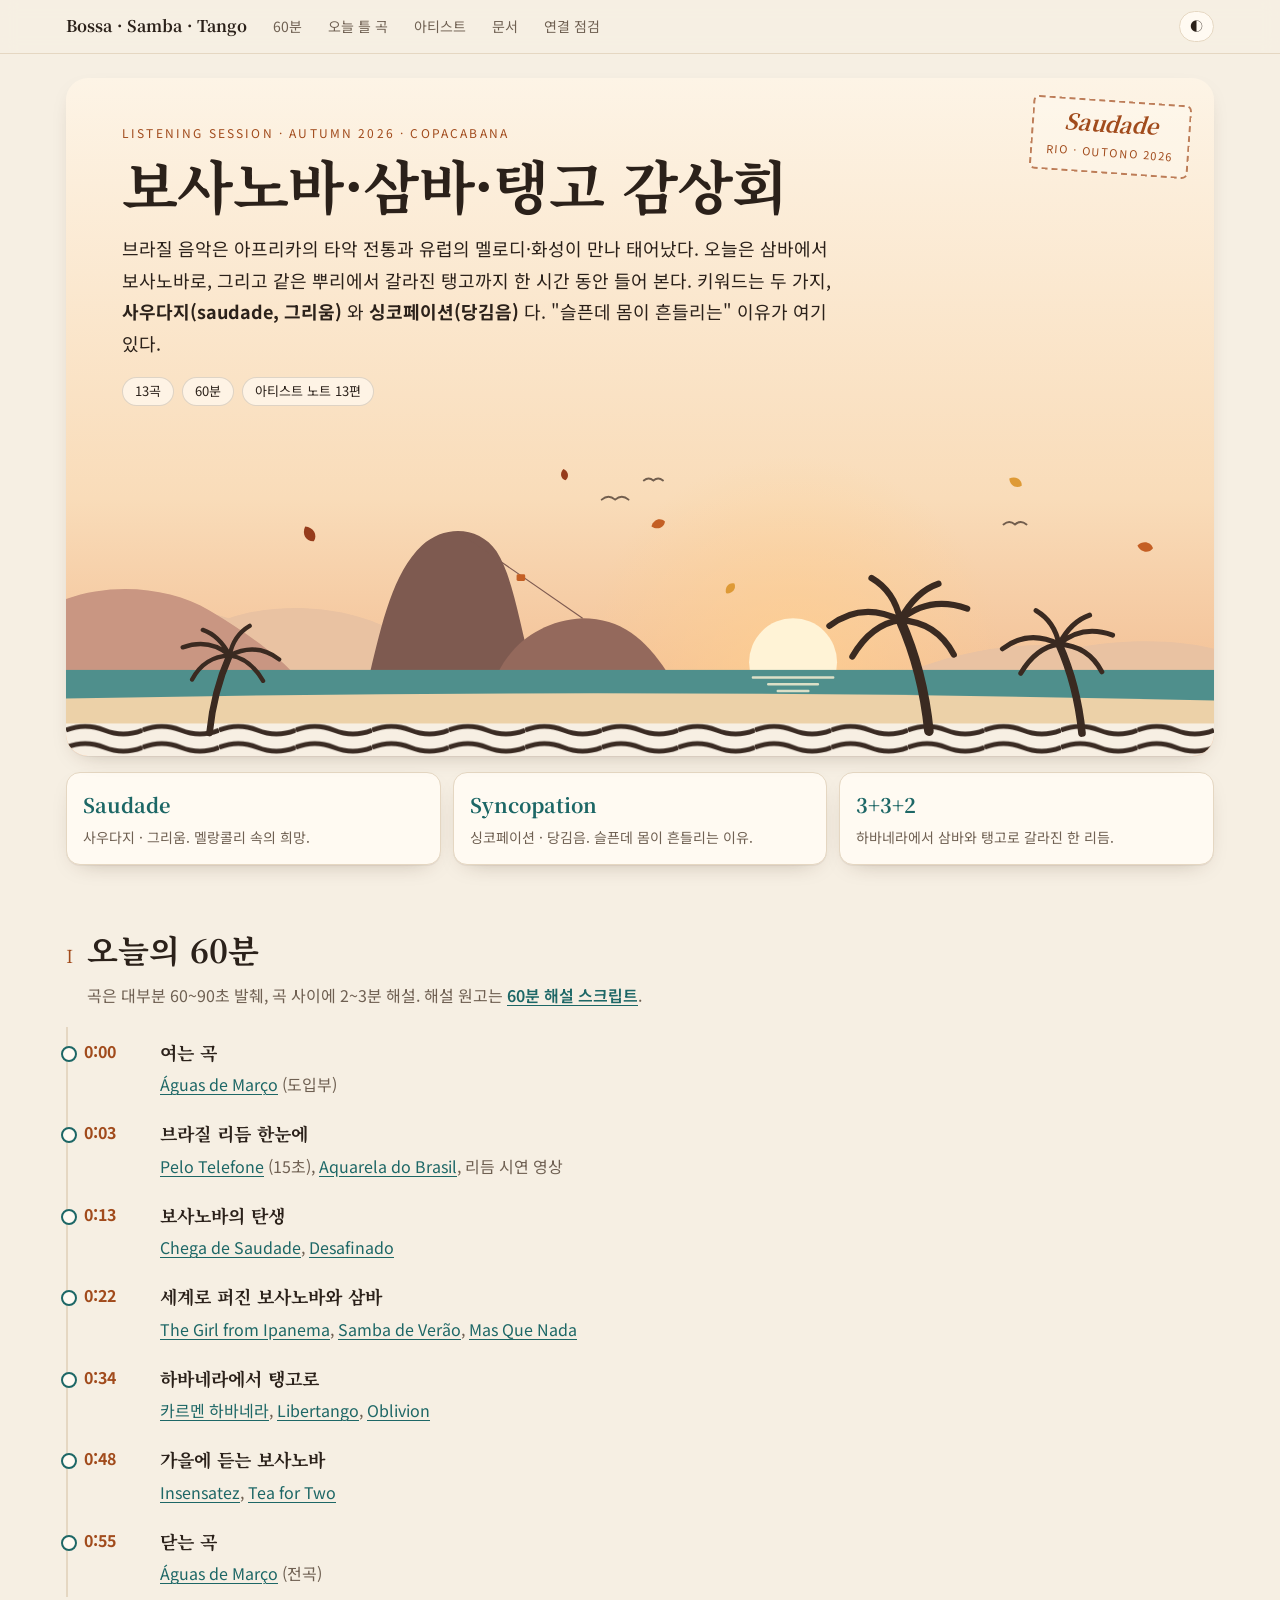
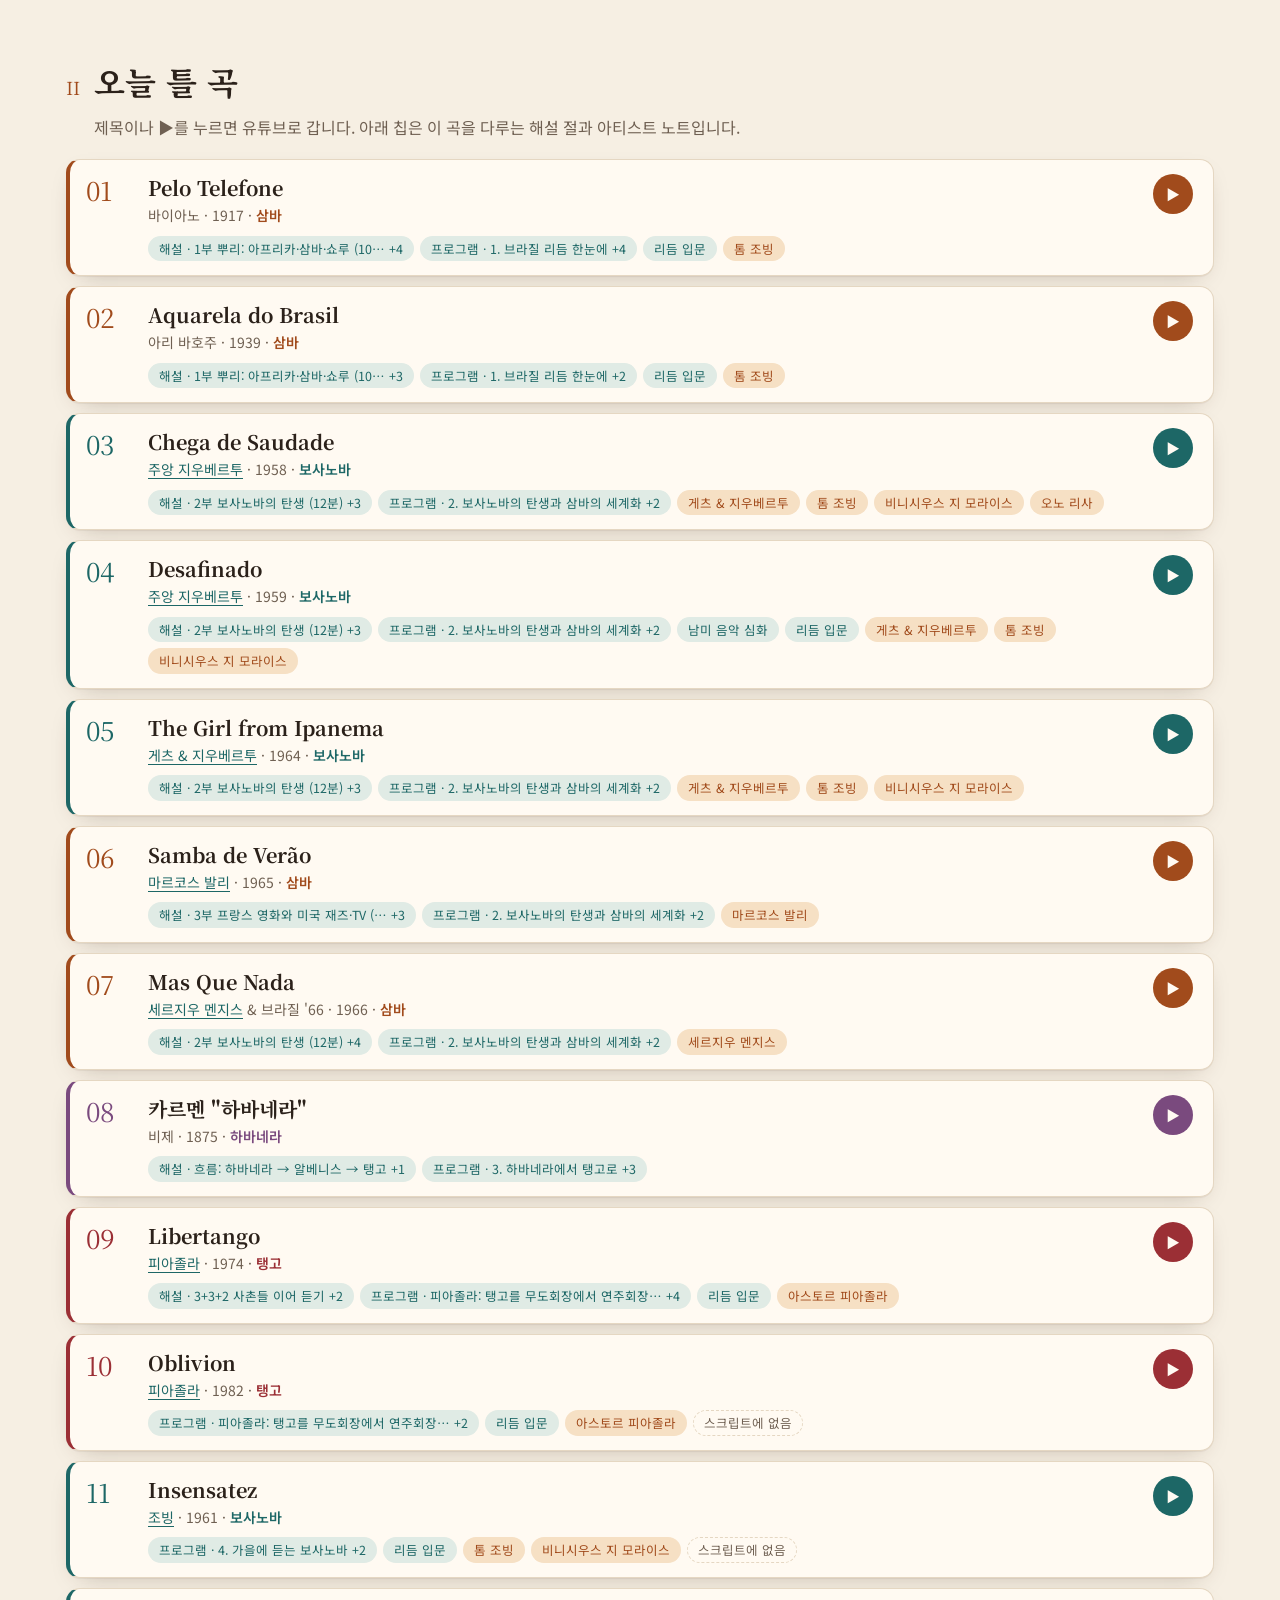
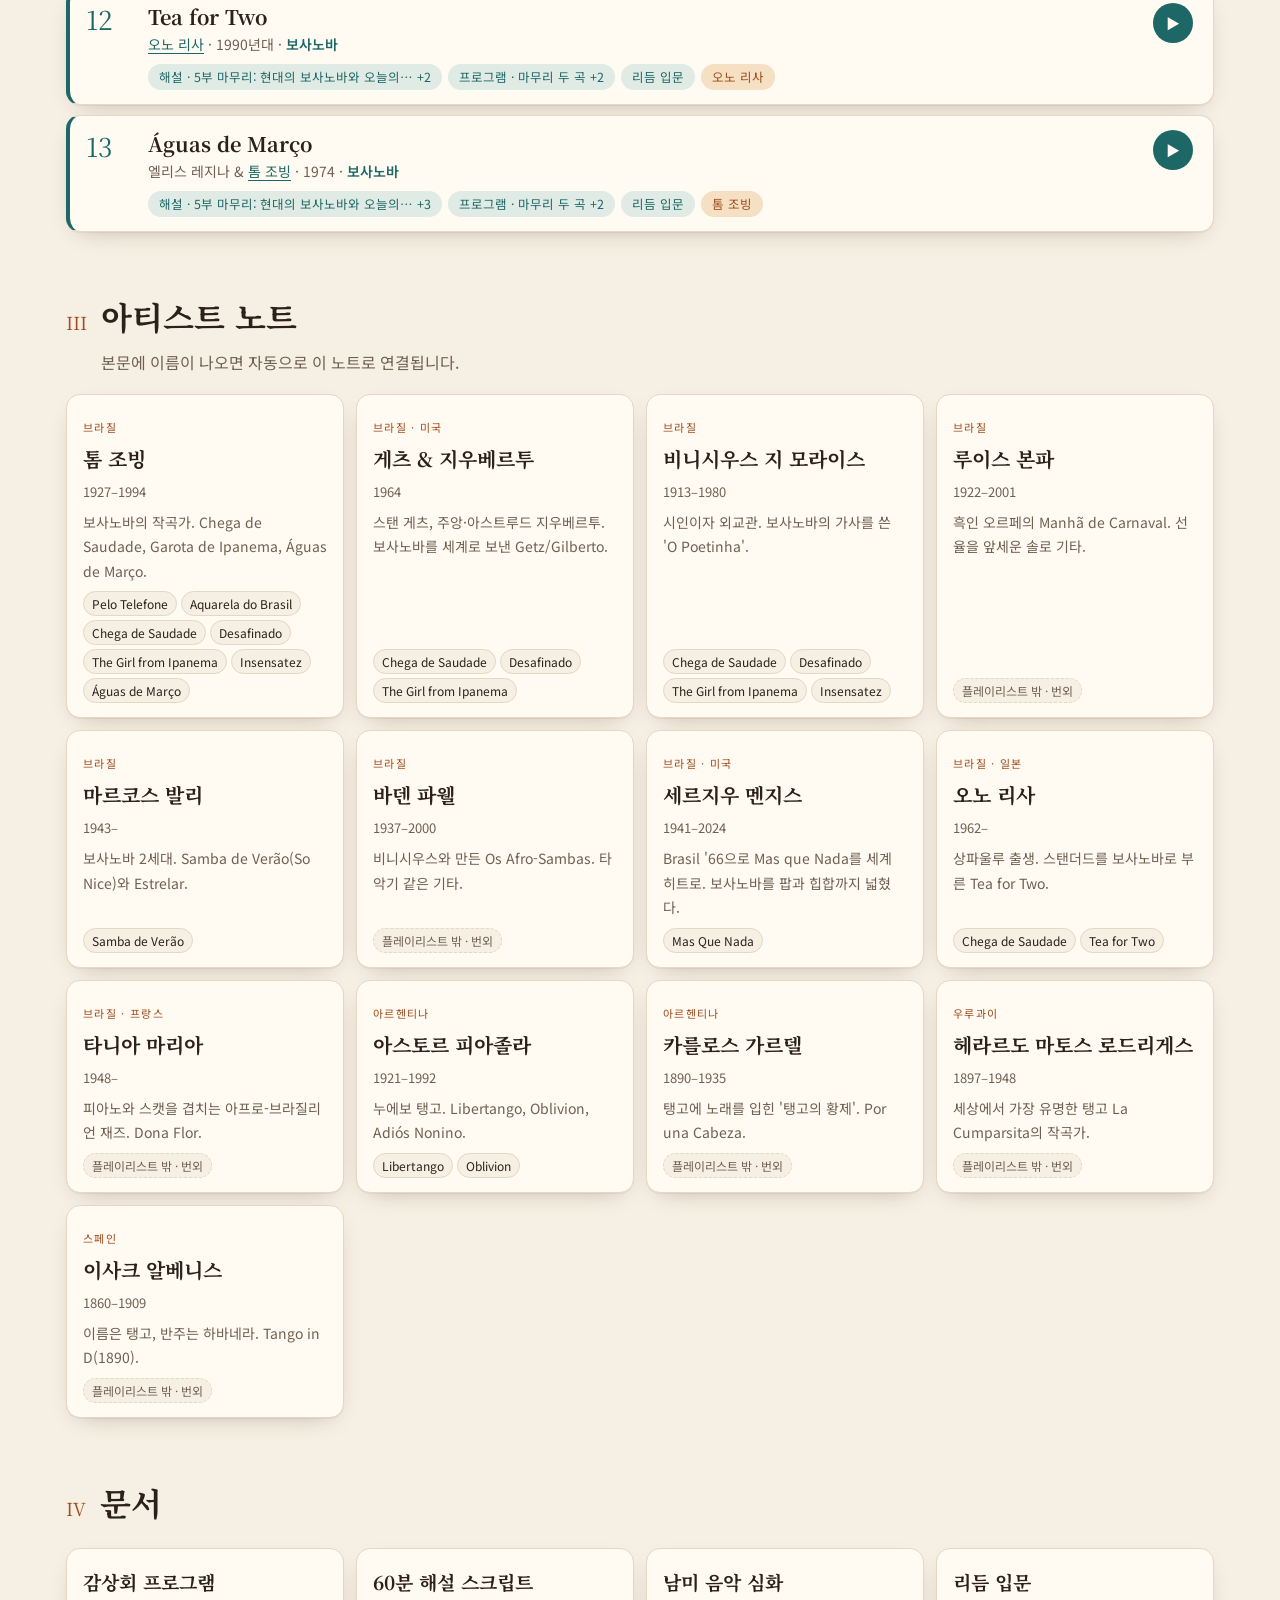
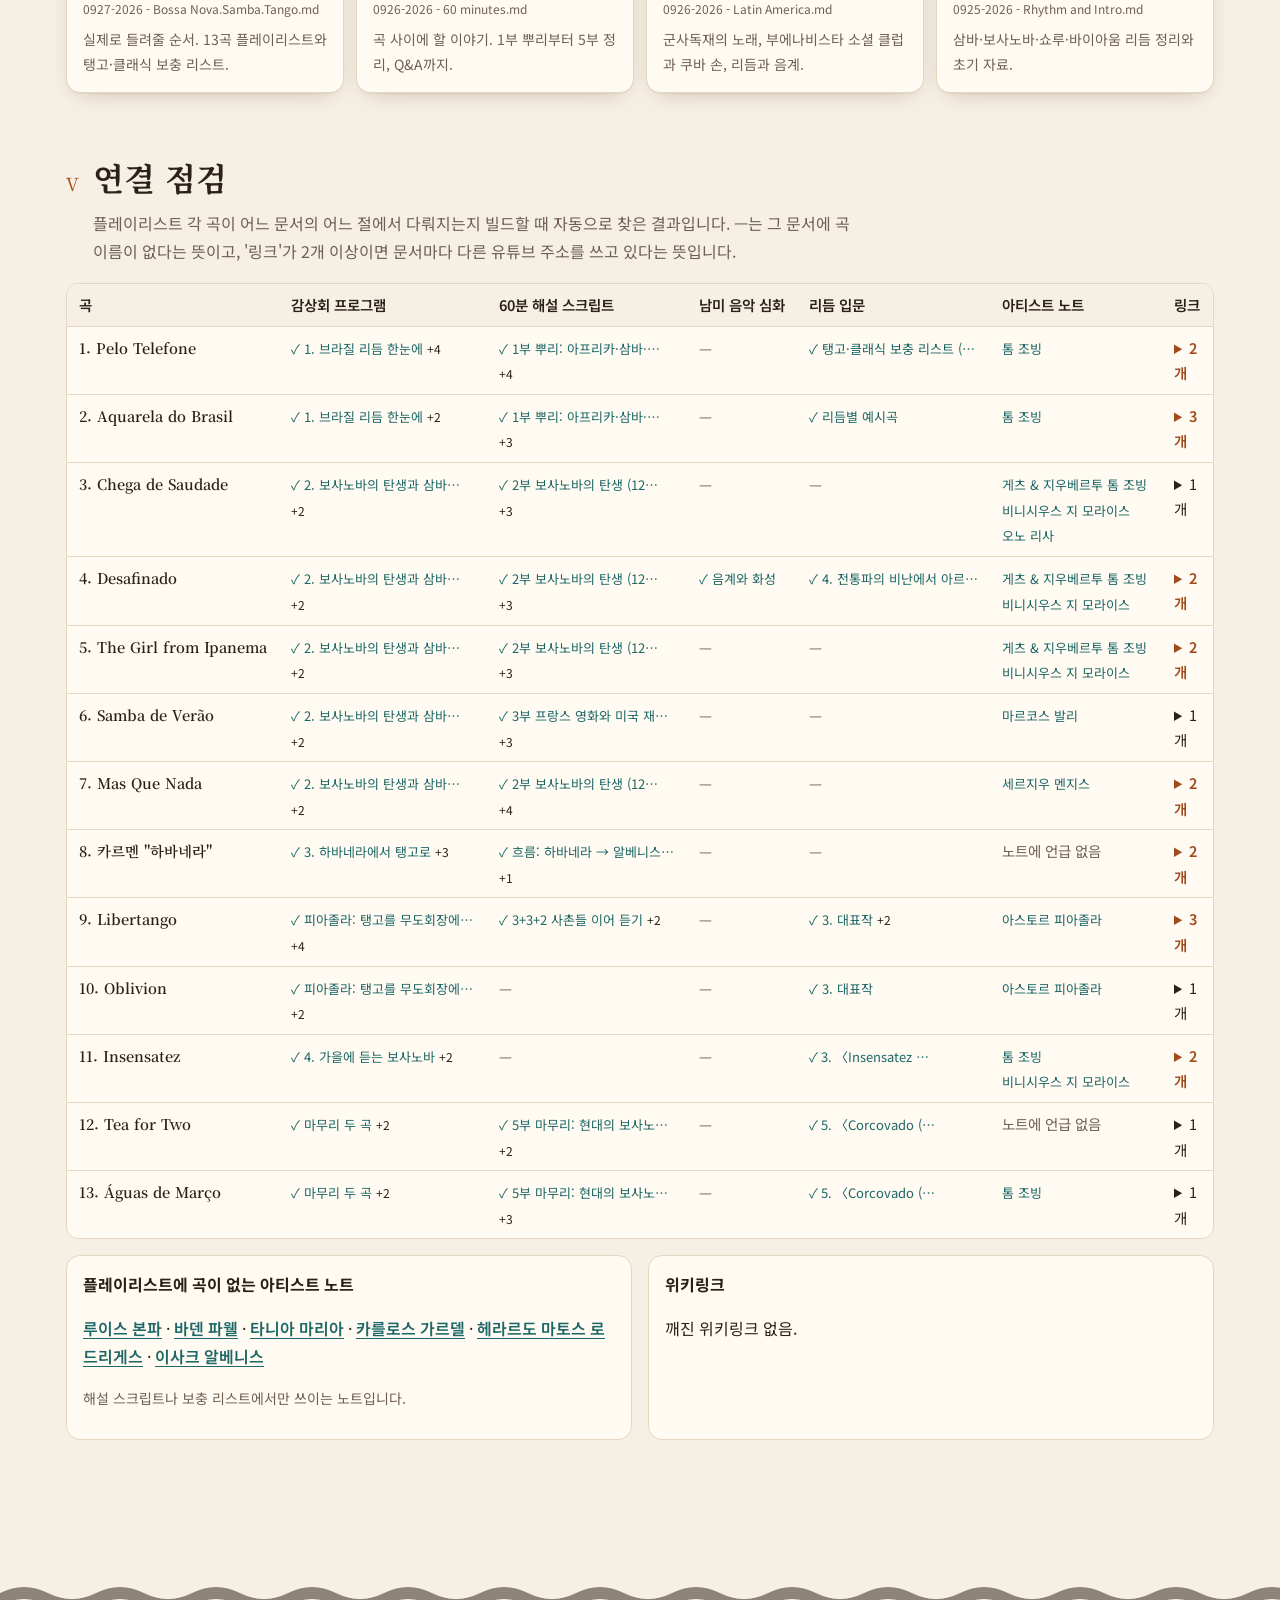
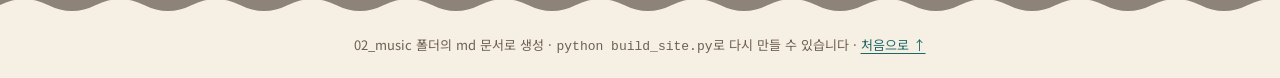
==== index.html @ 2a52932e "Add Spotify album links to Tom Jobim artist note - Add a Spotify album shelf (13 albums, 1958-1994) " ====
<!doctype html>
<html lang="ko">
<head>
<meta charset="utf-8">
<meta name="viewport" content="width=device-width,initial-scale=1">
<title>보사노바·삼바·탱고 감상회</title>
<meta name="description" content="보사노바·삼바·탱고 60분 감상회: 플레이리스트, 해설 스크립트, 아티스트 노트를 서로 연결한 페이지">
<link rel="preconnect" href="https://fonts.googleapis.com"><link rel="preconnect" href="https://fonts.gstatic.com" crossorigin>
<link href="https://fonts.googleapis.com/css2?family=Noto+Sans+KR:wght@400;600;700&family=Noto+Serif+KR:wght@500;700&display=swap" rel="stylesheet">
<meta name="theme-color" content="#f6efe3">
<script>try{var t=localStorage.getItem('bn-theme');if(t)document.documentElement.dataset.theme=t;}catch(e){}</script>
<style>
/* 레이아웃: 상단 고정 메뉴 + 한 열 홈(타임라인→곡→아티스트→문서→점검), 문서는 목차·본문·연결 3열
   색: 코파카바나의 가을 해질녘(모래색 바탕, 바다색 강조, 테라코타 보조). 기본은 밝은 테마,
   ◐ 버튼으로만 '해 진 뒤' 테마로 바뀐다(OS 다크모드를 따라가지 않음) */
:root{
  --bg:#f6efe3; --paper:#fffaf2; --ink:#2b211a; --muted:#6f6052; --line:#e5d7c2;
  --accent:#1d6766; --accent-2:#a14b1c; --accent-soft:#e0ebe5; --warm-soft:#f6e0c4;
  --samba:#a14b1c; --bossa:#1d6766; --habanera:#7a4a7e; --tango:#9b2f35; --other:#6f6052;
  --shadow:0 1px 0 rgba(60,35,15,.05),0 8px 24px -14px rgba(60,35,15,.4);
  --sky1:#fdf4e6; --sky2:#f9dcb9; --sky3:#f1b688; --sun:#fff3d6; --glow:#ffcf8f;
  --far:#e9c2a2; --mid:#c99682; --loaf:#7e5a50; --urca:#94695c; --sea:#4f8f8c; --sand:#ecd1a8;
  --stone:#f7efe3; --wave:#3a2b23; --palm:#3a2a21; --leaf1:#c45f24; --leaf2:#de9a36; --leaf3:#963c1c;
  --serif:"Noto Serif KR","Iowan Old Style",Georgia,serif;
  --sans:"Noto Sans KR",-apple-system,"Segoe UI","Apple SD Gothic Neo","Malgun Gothic",sans-serif;
  color-scheme:light;
}
:root[data-theme="dark"]{
  --bg:#241b19; --paper:#2f2421; --ink:#f3e7d8; --muted:#c3b09d; --line:#4a3a33;
  --accent:#79cbbf; --accent-2:#f0a463; --accent-soft:#273633; --warm-soft:#45301f;
  --samba:#f0a463; --bossa:#79cbbf; --habanera:#d4a6dc; --tango:#f08b8f; --other:#c3b09d;
  --shadow:0 1px 0 rgba(0,0,0,.25),0 8px 24px -14px rgba(0,0,0,.7);
  --sky1:#2b2135; --sky2:#583848; --sky3:#b4654a; --sun:#ffd79a; --glow:#f39a5c;
  --far:#6e4756; --mid:#553646; --loaf:#352232; --urca:#41293a; --sea:#36575d; --sand:#7d5d48;
  --stone:#5b4a40; --wave:#1c1411; --palm:#1b1216; --leaf1:#d9733a; --leaf2:#e8a94a; --leaf3:#b0502a;
  color-scheme:dark;
}
*{box-sizing:border-box}
html{scroll-behavior:smooth;scroll-padding-top:72px}
body{margin:0;background:var(--bg);color:var(--ink);font:16px/1.75 var(--sans);-webkit-font-smoothing:antialiased}
a{color:var(--accent);text-underline-offset:3px}
.skip{position:absolute;left:-999px}.skip:focus{left:16px;top:8px;z-index:99;background:var(--paper);padding:6px 10px}
nav.top{position:sticky;top:env(safe-area-inset-top,0px);z-index:20;background:color-mix(in srgb,var(--bg) 88%,transparent);backdrop-filter:blur(8px);border-bottom:1px solid var(--line)}
nav.top .in{max-width:1180px;margin:0 auto;padding:10px 16px;display:flex;gap:6px;align-items:center;overflow-x:auto;scrollbar-width:none}
nav.top .brand{font-family:var(--serif);font-weight:700;margin-right:10px;white-space:nowrap;color:var(--ink);text-decoration:none}
nav.top a.n{white-space:nowrap;color:var(--muted);text-decoration:none;font-size:14px;padding:4px 10px;border-radius:99px}
nav.top a.n:hover,nav.top a.n.on{background:var(--accent-soft);color:var(--accent)}
nav.top button{margin-left:auto;border:1px solid var(--line);background:var(--paper);color:var(--ink);border-radius:99px;padding:3px 10px;cursor:pointer;font:inherit;font-size:13px}
main{max-width:1180px;margin:0 auto;padding:0 16px 80px}
.hero{padding:24px 0 8px}
.postcard{--scene-h:clamp(170px,30vw,320px);position:relative;isolation:isolate;overflow:hidden;border-radius:22px;padding:44px clamp(20px,5vw,56px) calc(var(--scene-h) + 8px);background:linear-gradient(180deg,var(--sky1),var(--sky2) 62%,var(--sky3));box-shadow:var(--shadow);margin-bottom:16px}
.postcard .scene{position:absolute;left:0;bottom:0;width:100%;height:var(--scene-h);z-index:-1}
.postcard .lede{max-width:720px}
.postcard .hero-meta span{background:color-mix(in srgb,var(--paper) 72%,transparent);border-color:color-mix(in srgb,var(--ink) 15%,transparent);color:var(--ink)}
.stamp{position:absolute;top:22px;right:24px;margin:0;transform:rotate(4deg);border:2px dashed color-mix(in srgb,var(--accent-2) 70%,transparent);border-radius:6px;padding:8px 14px;text-align:center;color:var(--accent-2);background:color-mix(in srgb,var(--paper) 45%,transparent)}
.stamp b{display:block;font-family:var(--serif);font-style:italic;font-size:22px;line-height:1.2}
.stamp span{font-size:11px;letter-spacing:.14em;text-transform:uppercase}
@media (max-width:1000px){.stamp{display:none}}
.scene .g0{stop-color:var(--glow);stop-opacity:.75}.scene .g1{stop-color:var(--glow);stop-opacity:0}
.scene .sun{fill:var(--sun)}.scene .far{fill:var(--far)}.scene .mid{fill:var(--mid)}
.scene .loaf{fill:var(--loaf)}.scene .urca{fill:var(--urca)}.scene .sea{fill:var(--sea)}.scene .sand{fill:var(--sand)}
.scene .cable{stroke:var(--loaf);stroke-width:1.2;fill:none}.scene .car{fill:var(--leaf1)}
.scene .glint{stroke:var(--sun);stroke-width:2.5;stroke-linecap:round;opacity:.8}
.scene .stone{fill:var(--stone)}.scene .wv{fill:none;stroke:var(--wave);stroke-width:5}
.scene .palm{fill:none;stroke:var(--palm);stroke-linecap:round}.scene .trunk{stroke-width:10}.scene .fr{stroke-width:6.5}
.scene .bird{fill:none;stroke:var(--palm);stroke-width:2;stroke-linecap:round;opacity:.7}
.scene .leaf{transform-box:fill-box;transform-origin:center;animation:sway 6s ease-in-out infinite alternate}
.scene .l1{fill:var(--leaf1)}.scene .l2{fill:var(--leaf2);animation-duration:7.5s}.scene .l3{fill:var(--leaf3);animation-duration:5s}
@keyframes sway{from{transform:translateY(-3px) rotate(-14deg)}to{transform:translateY(5px) rotate(16deg)}}
.calcadao{margin-top:56px;height:30px;background:var(--wave);opacity:.55;-webkit-mask:url("data:image/svg+xml,%3Csvg xmlns='http://www.w3.org/2000/svg' width='96' height='30'%3E%3Cpath d='M0 9 Q24 -3 48 9 T96 9 V21 Q72 33 48 21 T0 21Z'/%3E%3C/svg%3E") repeat-x 0 0/96px 30px;mask:url("data:image/svg+xml,%3Csvg xmlns='http://www.w3.org/2000/svg' width='96' height='30'%3E%3Cpath d='M0 9 Q24 -3 48 9 T96 9 V21 Q72 33 48 21 T0 21Z'/%3E%3C/svg%3E") repeat-x 0 0/96px 30px}
.hero h1,.block-h h2,.doc-h h1{text-wrap:balance}
a:focus-visible,button:focus-visible{outline:2px solid var(--accent);outline-offset:2px}
@media (prefers-reduced-motion:reduce){html{scroll-behavior:auto}.scene .leaf{animation:none}}
.eyebrow{letter-spacing:.18em;text-transform:uppercase;font-size:12px;color:var(--accent-2);margin:0 0 8px}
.hero h1 .nw{white-space:nowrap}
.hero h1{word-break:keep-all;font-family:var(--serif);font-size:clamp(28px,6vw,58px);line-height:1.15;margin:0 0 16px;letter-spacing:-.01em}
.lede{max-width:760px;font-size:18px;color:var(--ink);margin:0 0 18px}
.hero-meta{display:flex;gap:8px;flex-wrap:wrap;margin-bottom:22px}
.hero-meta span{border:1px solid var(--line);border-radius:99px;padding:2px 12px;font-size:13px;color:var(--muted);background:var(--paper)}
.gloss{display:grid;grid-template-columns:repeat(auto-fit,minmax(220px,1fr));gap:12px}
.gloss div{background:var(--paper);border:1px solid var(--line);border-radius:14px;padding:14px 16px;box-shadow:var(--shadow)}
.gloss b{display:block;font-family:var(--serif);font-size:20px;color:var(--accent)}
.gloss span{font-size:14px;color:var(--muted)}
.block{padding:48px 0 8px}
.block-h{display:grid;grid-template-columns:auto 1fr;column-gap:14px;align-items:baseline;margin-bottom:18px}
.block-h .num{font-family:var(--serif);color:var(--accent-2);font-size:18px}
.block-h h2{font-family:var(--serif);font-size:clamp(24px,3.4vw,32px);margin:0}
.block-h p{grid-column:2;margin:4px 0 0;color:var(--muted);max-width:760px}
.timeline{list-style:none;margin:0;padding:0;border-left:2px solid var(--line)}
.timeline li{display:grid;grid-template-columns:64px 1fr;gap:12px;padding:10px 0 10px 16px;position:relative}
.timeline li::before{content:"";position:absolute;left:-7px;top:19px;width:12px;height:12px;border-radius:50%;background:var(--paper);border:2px solid var(--accent)}
.timeline .t{font-variant-numeric:tabular-nums;color:var(--accent-2);font-weight:700}
.timeline b{font-family:var(--serif);font-size:18px}
.timeline p{margin:2px 0 0;color:var(--muted)}
.tracks{list-style:none;margin:0;padding:0;display:grid;gap:10px}
.track{display:grid;grid-template-columns:48px 1fr 44px;gap:14px;align-items:start;background:var(--paper);border:1px solid var(--line);border-left:4px solid var(--c,var(--other));border-radius:14px;padding:14px 16px;box-shadow:var(--shadow);transition:outline-color .3s}
.track.flash{outline:3px solid var(--accent-2);outline-offset:2px}
.g-samba{--c:var(--samba)}.g-bossa{--c:var(--bossa)}.g-habanera{--c:var(--habanera)}.g-tango{--c:var(--tango)}
.tb{min-width:0}
.tn{font-family:var(--serif);font-size:26px;color:var(--c);line-height:1.2}
.track h3{margin:0;font-family:var(--serif);font-size:20px;line-height:1.35}
.track h3 a{color:var(--ink);text-decoration:none}.track h3 a:hover{color:var(--accent)}
.tm{margin:2px 0 8px;color:var(--muted);font-size:14px}
.genre{color:var(--c);font-weight:600}
.play{width:40px;height:40px;border-radius:50%;display:grid;place-items:center;background:var(--c);color:var(--paper);text-decoration:none;font-size:14px}
.chips{display:flex;flex-wrap:wrap;gap:6px}
.chip{max-width:100%;overflow:hidden;text-overflow:ellipsis;white-space:nowrap;font-size:12.5px;line-height:1.4;padding:3px 10px;border-radius:99px;text-decoration:none;border:1px solid var(--line);color:var(--ink);background:var(--bg)}
.chip.doc{background:var(--accent-soft);border-color:transparent;color:var(--accent)}
.chip.art{background:var(--warm-soft);border-color:transparent;color:var(--accent-2)}
.chip.warn{background:transparent;border-style:dashed;color:var(--muted)}
.chip:hover{filter:brightness(.96)}
.artists{list-style:none;margin:0;padding:0;display:grid;grid-template-columns:repeat(auto-fill,minmax(250px,1fr));gap:12px}
.artists li{background:var(--paper);border:1px solid var(--line);border-radius:14px;box-shadow:var(--shadow);display:flex;flex-direction:column}
.acard{display:block;min-width:0;overflow-wrap:anywhere;padding:16px 16px 8px;color:var(--ink);text-decoration:none;flex:1}
.acard:hover b{color:var(--accent)}
.acard .region{font-size:11px;letter-spacing:.12em;text-transform:uppercase;color:var(--accent-2)}
.acard b{display:block;font-family:var(--serif);font-size:20px;margin-top:2px}
.acard .yrs{font-size:13px;color:var(--muted)}
.acard p{margin:6px 0 0;font-size:14px;color:var(--muted)}
.minis{display:flex;flex-wrap:wrap;gap:4px;padding:0 16px 14px}
.mini{font-size:12px;padding:1px 8px;border-radius:99px;background:var(--bg);border:1px solid var(--line);color:var(--ink);text-decoration:none}
.mini.none{color:var(--muted);border-style:dashed}
.docs{list-style:none;margin:0;padding:0;display:grid;grid-template-columns:repeat(auto-fill,minmax(250px,1fr));gap:12px}
.dcard{display:block;height:100%;background:var(--paper);border:1px solid var(--line);border-radius:14px;padding:16px;color:var(--ink);text-decoration:none;box-shadow:var(--shadow)}
.dcard b{font-family:var(--serif);font-size:19px}.dcard:hover b{color:var(--accent)}
.dcard .fn{display:block;font-size:12px;color:var(--muted);word-break:break-all}
.dcard p{margin:8px 0 0;font-size:14px;color:var(--muted)}
.tw{overflow-x:auto;margin:14px 0;border:1px solid var(--line);border-radius:12px;background:var(--paper)}
table{border-collapse:collapse;width:100%;font-size:14.5px}
th,td{padding:8px 12px;border-bottom:1px solid var(--line);text-align:left;vertical-align:top}
thead th{background:var(--bg);font-weight:600;white-space:nowrap}
tbody tr:last-child>*{border-bottom:0}
.xtab th[scope=row]{font-family:var(--serif);font-weight:600;white-space:nowrap}
.xtab td.no,.no{color:var(--muted)}
.xtab td.warn summary{color:var(--accent-2);font-weight:600}
.cell{font-size:13px;text-decoration:none;white-space:nowrap}
.urls{margin:6px 0 0;padding-left:16px;font-size:12.5px;min-width:320px}
.notes{display:grid;grid-template-columns:repeat(auto-fit,minmax(280px,1fr));gap:16px;margin-top:16px}
.notes>div{background:var(--paper);border:1px solid var(--line);border-radius:14px;padding:14px 16px}
.notes h3{margin:0 0 6px;font-size:16px}
.muted{color:var(--muted);font-size:14px}
.inl{font-weight:600}
/* doc view */
.crumbs{padding:20px 0 0;font-size:13px;color:var(--muted)}.crumbs a{color:var(--muted)}
.doc-h{padding:6px 0 18px;border-bottom:1px solid var(--line);margin-bottom:24px}
.doc-h h1{font-family:var(--serif);font-size:clamp(28px,4.6vw,44px);margin:0;line-height:1.2}
.doc-h h1 small{font-size:.5em;color:var(--muted);font-weight:400}
.doc-h .fn{margin:4px 0 0;font-size:12px;color:var(--muted)}
.doc-grid{display:grid;grid-template-columns:220px minmax(0,1fr) 230px;gap:36px;align-items:start}
.toc,.side{position:sticky;top:72px;max-height:calc(100vh - 90px);overflow:auto;font-size:13.5px}
.toc ul,.side ul{list-style:none;margin:0;padding:0}
.toc li{margin:2px 0}.toc li.l3{padding-left:12px}
.toc a,.side a{color:var(--muted);text-decoration:none;display:block;padding:2px 0;line-height:1.45}
.toc a:hover,.side a:hover{color:var(--accent)}
.toc summary{font-weight:600;cursor:pointer;margin-bottom:6px}
.side h4{margin:0 0 6px;font-size:12px;letter-spacing:.1em;text-transform:uppercase;color:var(--accent-2)}
.side ul{margin-bottom:20px}
.prose{min-width:0;max-width:760px}
.prose h1{font-family:var(--serif);font-size:30px;margin:8px 0 12px}
.prose h2{font-family:var(--serif);font-size:25px;margin:40px 0 10px;padding-top:6px;border-top:1px solid var(--line)}
.prose h3{font-family:var(--serif);font-size:20px;margin:28px 0 8px}
.prose h4{font-size:17px;margin:22px 0 6px}
.prose blockquote{margin:14px 0;padding:10px 16px;border-left:3px solid var(--accent);background:var(--accent-soft);border-radius:0 10px 10px 0}
.prose blockquote p{margin:0}
.prose pre{background:var(--paper);border:1px solid var(--line);border-radius:10px;padding:12px 14px;overflow-x:auto;font-size:13.5px;line-height:1.6}
.prose code{font-family:ui-monospace,"D2Coding",Consolas,monospace}
.prose hr{border:0;border-top:1px dashed var(--line);margin:28px 0}
.prose li{margin:3px 0}
.prose mark{background:var(--warm-soft);color:inherit;padding:0 2px}
.prose a.yt::after{content:" ▶";font-size:.72em;color:var(--accent-2)}
.prose a.wl{font-weight:600;background:var(--accent-soft);padding:0 4px;border-radius:4px;text-decoration:none}
.prose a.xref{color:inherit;text-decoration:underline dotted var(--accent);text-decoration-thickness:1.5px}
.prose a.xref:hover{color:var(--accent)}
.broken{color:#b33;text-decoration:line-through}
section[id],h2[id],h3[id],h4[id]{scroll-margin-top:72px}
footer{padding:20px 16px;text-align:center;color:var(--muted);font-size:13px}
@media (max-width:1060px){.doc-grid{grid-template-columns:minmax(0,1fr) 220px}.toc{display:none}}
@media (max-width:760px){
  .doc-grid{grid-template-columns:1fr;gap:16px}.side{position:static;max-height:none;order:2;border-top:1px solid var(--line);padding-top:16px}
  .track{grid-template-columns:34px 1fr;padding:12px}.play{display:none}.tn{font-size:20px}
  .timeline li{grid-template-columns:52px 1fr}
  .block-h{grid-template-columns:1fr}.block-h p{grid-column:1}.block-h .num{display:none}
}
@media print{nav.top,.toc,.side,.play{display:none}.doc-grid{display:block}body{background:#fff}}
</style>
</head>
<body>
<a class="skip" href="#main">본문으로 바로가기</a>
<nav class="top" aria-label="주 메뉴"><div class="in">
  <a class="brand" href="#/">Bossa · Samba · Tango</a>
  <a class="n" href="#/program">60분</a>
  <a class="n" href="#/tracks">오늘 틀 곡</a>
  <a class="n" href="#/artists">아티스트</a>
  <a class="n" href="#/docs">문서</a>
  <a class="n" href="#/check">연결 점검</a>
  <button id="theme" type="button" aria-label="밝게/어둡게 전환">◐</button>
</div></nav>
<main id="main">
<div class="view" data-view="home">
<header class="hero" id="top">
  <div class="postcard">
    <p class="stamp" aria-hidden="true"><b>Saudade</b><span>Rio · Outono 2026</span></p>
    <p class="eyebrow">Listening Session · Autumn 2026 · Copacabana</p>
    <h1><span class="nw">보사노바·삼바·탱고</span> 감상회</h1>
    <p class="lede">브라질 음악은 아프리카의 타악 전통과 유럽의 멜로디·화성이 만나 태어났다. 오늘은 삼바에서 보사노바로, 그리고 같은 뿌리에서 갈라진 탱고까지 한 시간 동안 들어 본다. 키워드는 두 가지, <strong>사우다지(saudade, 그리움)</strong> 와 <strong>싱코페이션(당김음)</strong> 다. &quot;슬픈데 몸이 흔들리는&quot; 이유가 여기 있다.</p>
    <div class="hero-meta">
      <span>13곡</span><span>60분</span><span>아티스트 노트 13편</span>
    </div>
    <svg class="scene" viewBox="0 0 1200 360" preserveAspectRatio="xMidYMax slice" aria-hidden="true" focusable="false">
  <defs>
    <radialGradient id="sc-glow"><stop offset="0" class="g0"/><stop offset="1" class="g1"/></radialGradient>
    <pattern id="sc-wave" width="80" height="18" patternUnits="userSpaceOnUse"><rect class="stone" width="80" height="18"/><path class="wv" d="M0 9 Q20 1 40 9 T80 9"/></pattern>
    <path id="sc-leaf" d="M0 0 C4 -6 12 -6 15 0 C12 6 4 6 0 0Z"/>
    <g id="sc-palm"><path class="trunk" d="M0 0 C-4 -40 -14 -80 -30 -116"/>
      <path class="fr" d="M-30 -116 q-40 -20 -74 6 M-30 -116 q-30 4 -50 38 M-30 -116 q30 -26 70 -12 M-30 -116 q38 2 56 36 M-30 -116 q-6 -30 -30 -44 M-30 -116 q16 -30 40 -38"/></g>
  </defs>
  <circle cx="760" cy="266" r="220" fill="url(#sc-glow)"/>
  <circle class="sun" cx="760" cy="262" r="46"/>
  <path class="bird" d="M560 92 q7 -6 14 0 q7 -6 14 0 M604 72 q5 -4 10 0 q5 -4 10 0 M980 118 q6 -5 12 0 q6 -5 12 0"/>
  <path class="far" d="M0 272 V214 C60 196 120 200 170 216 C230 196 300 206 340 228 L380 272Z M880 272 C940 248 1000 240 1060 246 C1120 236 1170 240 1200 248 V272Z"/>
  <path class="mid" d="M0 272 V196 C50 178 110 184 150 208 C190 232 220 254 236 272Z"/>
  <path class="loaf" d="M318 272 C330 222 342 168 372 140 C396 118 432 120 450 146 C468 174 474 224 488 272Z"/>
  <path class="urca" d="M452 272 C468 240 500 218 540 216 C580 216 606 238 628 272Z"/>
  <path class="cable" d="M540 216 L410 126"/><rect class="car" x="471" y="170" width="9" height="7" rx="1.5"/>
  <rect class="sea" x="0" y="270" width="1200" height="34"/>
  <path class="glint" d="M718 278 H802 M734 285 H786 M744 292 H776 M752 298 H768"/>
  <path class="sand" d="M0 300 Q600 288 1200 302 V328 H0Z"/>
  <rect x="0" y="326" width="1200" height="34" fill="url(#sc-wave)"/>
  <g class="palm"><use href="#sc-palm" transform="translate(902 334)"/><use href="#sc-palm" transform="translate(1062 336) scale(.8)"/><use href="#sc-palm" transform="translate(150 336) scale(-.7 .7)"/></g>
  <g transform="translate(612 120) rotate(-20)"><use class="leaf l1" href="#sc-leaf"/></g>
  <g transform="translate(986 70) rotate(30)"><use class="leaf l2" href="#sc-leaf"/></g>
  <g transform="translate(250 120) rotate(60) scale(1.2)"><use class="leaf l3" href="#sc-leaf"/></g>
  <g transform="translate(690 190) rotate(-50) scale(.9)"><use class="leaf l2" href="#sc-leaf"/></g>
  <g transform="translate(1120 140) rotate(10) scale(1.1)"><use class="leaf l1" href="#sc-leaf"/></g>
  <g transform="translate(520 60) rotate(80) scale(.8)"><use class="leaf l3" href="#sc-leaf"/></g>
</svg>
  </div>
  <div class="gloss">
    <div><b>Saudade</b><span>사우다지 · 그리움. 멜랑콜리 속의 희망.</span></div>
    <div><b>Syncopation</b><span>싱코페이션 · 당김음. 슬픈데 몸이 흔들리는 이유.</span></div>
    <div><b>3+3+2</b><span>하바네라에서 삼바와 탱고로 갈라진 한 리듬.</span></div>
  </div>
</header>
<section id="program" class="block">
  <div class="block-h"><span class="num">I</span><h2>오늘의 60분</h2>
  <p>곡은 대부분 60~90초 발췌, 곡 사이에 2~3분 해설. 해설 원고는 <a class="inl" href="#/doc/script">60분 해설 스크립트</a>.</p></div>
  <ol class="timeline"><li><span class="t">0:00</span><div><b>여는 곡</b><p><a target="_blank" rel="noopener" href="https://www.youtube.com/results?search_query=Aguas+de+Marco+Elis+Regina+Tom+Jobim+1974">Águas de Março</a> (도입부)</p></div></li><li><span class="t">0:03</span><div><b>브라질 리듬 한눈에</b><p><a target="_blank" rel="noopener" href="https://www.youtube.com/results?search_query=Pelo+Telefone+1917+Baiano">Pelo Telefone</a> (15초), <a target="_blank" rel="noopener" href="https://www.youtube.com/results?search_query=Aquarela+do+Brasil+Ary+Barroso">Aquarela do Brasil</a>, 리듬 시연 영상</p></div></li><li><span class="t">0:13</span><div><b>보사노바의 탄생</b><p><a target="_blank" rel="noopener" href="https://www.youtube.com/results?search_query=Chega+de+Saudade+Joao+Gilberto+1958">Chega de Saudade</a>, <a target="_blank" rel="noopener" href="https://www.youtube.com/results?search_query=Desafinado+Joao+Gilberto+1959">Desafinado</a></p></div></li><li><span class="t">0:22</span><div><b>세계로 퍼진 보사노바와 삼바</b><p><a target="_blank" rel="noopener" href="https://www.youtube.com/results?search_query=The+Girl+from+Ipanema+Getz+Gilberto+Astrud">The Girl from Ipanema</a>, <a target="_blank" rel="noopener" href="https://www.youtube.com/results?search_query=Samba+de+Verao+Marcos+Valle">Samba de Verão</a>, <a target="_blank" rel="noopener" href="https://www.youtube.com/results?search_query=Mas+Que+Nada+Sergio+Mendes+Brasil+66">Mas Que Nada</a></p></div></li><li><span class="t">0:34</span><div><b>하바네라에서 탱고로</b><p><a target="_blank" rel="noopener" href="https://www.youtube.com/results?search_query=Carmen+Habanera+Bizet">카르멘 하바네라</a>, <a target="_blank" rel="noopener" href="https://www.youtube.com/watch?v=t83XjF04r80">Libertango</a>, <a target="_blank" rel="noopener" href="https://www.youtube.com/watch?v=Hj7B3jhbAHA">Oblivion</a></p></div></li><li><span class="t">0:48</span><div><b>가을에 듣는 보사노바</b><p><a target="_blank" rel="noopener" href="https://www.youtube.com/results?search_query=Insensatez+Jobim">Insensatez</a>, <a target="_blank" rel="noopener" href="https://www.youtube.com/watch?v=qkBpen0sRo0">Tea for Two</a></p></div></li><li><span class="t">0:55</span><div><b>닫는 곡</b><p><a target="_blank" rel="noopener" href="https://www.youtube.com/results?search_query=Aguas+de+Marco+Elis+Regina+Tom+Jobim+1974">Águas de Março</a> (전곡)</p></div></li></ol>
</section>
<section id="tracks" class="block">
  <div class="block-h"><span class="num">II</span><h2>오늘 틀 곡</h2>
  <p>제목이나 ▶를 누르면 유튜브로 갑니다. 아래 칩은 이 곡을 다루는 해설 절과 아티스트 노트입니다.</p></div>
  <ol class="tracks">
<li class="track g-samba" id="track-1">
  <span class="tn">01</span>
  <div class="tb">
    <h3><a target="_blank" rel="noopener" href="https://www.youtube.com/results?search_query=Pelo+Telefone+1917+Baiano">Pelo Telefone</a></h3>
    <p class="tm">바이아노 · 1917 · <span class="genre">삼바</span></p>
    <div class="chips"><a class="chip doc" href="#/doc/script/script--h3">해설 · 1부 뿌리: 아프리카·삼바·쇼루 (10… +4</a><a class="chip doc" href="#/doc/program/program--h3">프로그램 · 1. 브라질 리듬 한눈에 +4</a><a class="chip doc" href="#/doc/rhythm/rhythm--h17">리듬 입문</a><a class="chip art" href="#/doc/artist-jobim">톰 조빙</a></div>
  </div>
  <a class="play" target="_blank" rel="noopener" href="https://www.youtube.com/results?search_query=Pelo+Telefone+1917+Baiano" aria-label="Pelo Telefone 듣기">▶</a>
</li>
<li class="track g-samba" id="track-2">
  <span class="tn">02</span>
  <div class="tb">
    <h3><a target="_blank" rel="noopener" href="https://www.youtube.com/results?search_query=Aquarela+do+Brasil+Ary+Barroso">Aquarela do Brasil</a></h3>
    <p class="tm">아리 바호주 · 1939 · <span class="genre">삼바</span></p>
    <div class="chips"><a class="chip doc" href="#/doc/script/script--h3">해설 · 1부 뿌리: 아프리카·삼바·쇼루 (10… +3</a><a class="chip doc" href="#/doc/program/program--h3">프로그램 · 1. 브라질 리듬 한눈에 +2</a><a class="chip doc" href="#/doc/rhythm/rhythm--h7">리듬 입문</a><a class="chip art" href="#/doc/artist-jobim">톰 조빙</a></div>
  </div>
  <a class="play" target="_blank" rel="noopener" href="https://www.youtube.com/results?search_query=Aquarela+do+Brasil+Ary+Barroso" aria-label="Aquarela do Brasil 듣기">▶</a>
</li>
<li class="track g-bossa" id="track-3">
  <span class="tn">03</span>
  <div class="tb">
    <h3><a target="_blank" rel="noopener" href="https://www.youtube.com/results?search_query=Chega+de+Saudade+Joao+Gilberto+1958">Chega de Saudade</a></h3>
    <p class="tm"><a href="#/doc/artist-getz">주앙 지우베르투</a> · 1958 · <span class="genre">보사노바</span></p>
    <div class="chips"><a class="chip doc" href="#/doc/script/script--h5">해설 · 2부 보사노바의 탄생 (12분) +3</a><a class="chip doc" href="#/doc/program/program--h4">프로그램 · 2. 보사노바의 탄생과 삼바의 세계화 +2</a><a class="chip art" href="#/doc/artist-getz">게츠 &amp; 지우베르투</a><a class="chip art" href="#/doc/artist-jobim">톰 조빙</a><a class="chip art" href="#/doc/artist-vinicius">비니시우스 지 모라이스</a><a class="chip art" href="#/doc/artist-lisa">오노 리사</a></div>
  </div>
  <a class="play" target="_blank" rel="noopener" href="https://www.youtube.com/results?search_query=Chega+de+Saudade+Joao+Gilberto+1958" aria-label="Chega de Saudade 듣기">▶</a>
</li>
<li class="track g-bossa" id="track-4">
  <span class="tn">04</span>
  <div class="tb">
    <h3><a target="_blank" rel="noopener" href="https://www.youtube.com/results?search_query=Desafinado+Joao+Gilberto+1959">Desafinado</a></h3>
    <p class="tm"><a href="#/doc/artist-getz">주앙 지우베르투</a> · 1959 · <span class="genre">보사노바</span></p>
    <div class="chips"><a class="chip doc" href="#/doc/script/script--h5">해설 · 2부 보사노바의 탄생 (12분) +3</a><a class="chip doc" href="#/doc/program/program--h4">프로그램 · 2. 보사노바의 탄생과 삼바의 세계화 +2</a><a class="chip doc" href="#/doc/latin/latin--h8">남미 음악 심화</a><a class="chip doc" href="#/doc/rhythm/rhythm--h15">리듬 입문</a><a class="chip art" href="#/doc/artist-getz">게츠 &amp; 지우베르투</a><a class="chip art" href="#/doc/artist-jobim">톰 조빙</a><a class="chip art" href="#/doc/artist-vinicius">비니시우스 지 모라이스</a></div>
  </div>
  <a class="play" target="_blank" rel="noopener" href="https://www.youtube.com/results?search_query=Desafinado+Joao+Gilberto+1959" aria-label="Desafinado 듣기">▶</a>
</li>
<li class="track g-bossa" id="track-5">
  <span class="tn">05</span>
  <div class="tb">
    <h3><a target="_blank" rel="noopener" href="https://www.youtube.com/results?search_query=The+Girl+from+Ipanema+Getz+Gilberto+Astrud">The Girl from Ipanema</a></h3>
    <p class="tm"><a href="#/doc/artist-getz">게츠 &amp; 지우베르투</a> · 1964 · <span class="genre">보사노바</span></p>
    <div class="chips"><a class="chip doc" href="#/doc/script/script--h5">해설 · 2부 보사노바의 탄생 (12분) +3</a><a class="chip doc" href="#/doc/program/program--h4">프로그램 · 2. 보사노바의 탄생과 삼바의 세계화 +2</a><a class="chip art" href="#/doc/artist-getz">게츠 &amp; 지우베르투</a><a class="chip art" href="#/doc/artist-jobim">톰 조빙</a><a class="chip art" href="#/doc/artist-vinicius">비니시우스 지 모라이스</a></div>
  </div>
  <a class="play" target="_blank" rel="noopener" href="https://www.youtube.com/results?search_query=The+Girl+from+Ipanema+Getz+Gilberto+Astrud" aria-label="The Girl from Ipanema 듣기">▶</a>
</li>
<li class="track g-samba" id="track-6">
  <span class="tn">06</span>
  <div class="tb">
    <h3><a target="_blank" rel="noopener" href="https://www.youtube.com/results?search_query=Samba+de+Verao+Marcos+Valle">Samba de Verão</a></h3>
    <p class="tm"><a href="#/doc/artist-valle">마르코스 발리</a> · 1965 · <span class="genre">삼바</span></p>
    <div class="chips"><a class="chip doc" href="#/doc/script/script--h7">해설 · 3부 프랑스 영화와 미국 재즈·TV (… +3</a><a class="chip doc" href="#/doc/program/program--h4">프로그램 · 2. 보사노바의 탄생과 삼바의 세계화 +2</a><a class="chip art" href="#/doc/artist-valle">마르코스 발리</a></div>
  </div>
  <a class="play" target="_blank" rel="noopener" href="https://www.youtube.com/results?search_query=Samba+de+Verao+Marcos+Valle" aria-label="Samba de Verão 듣기">▶</a>
</li>
<li class="track g-samba" id="track-7">
  <span class="tn">07</span>
  <div class="tb">
    <h3><a target="_blank" rel="noopener" href="https://www.youtube.com/results?search_query=Mas+Que+Nada+Sergio+Mendes+Brasil+66">Mas Que Nada</a></h3>
    <p class="tm"><a href="#/doc/artist-mendes">세르지우 멘지스</a> &amp; 브라질 '66 · 1966 · <span class="genre">삼바</span></p>
    <div class="chips"><a class="chip doc" href="#/doc/script/script--h5">해설 · 2부 보사노바의 탄생 (12분) +4</a><a class="chip doc" href="#/doc/program/program--h4">프로그램 · 2. 보사노바의 탄생과 삼바의 세계화 +2</a><a class="chip art" href="#/doc/artist-mendes">세르지우 멘지스</a></div>
  </div>
  <a class="play" target="_blank" rel="noopener" href="https://www.youtube.com/results?search_query=Mas+Que+Nada+Sergio+Mendes+Brasil+66" aria-label="Mas Que Nada 듣기">▶</a>
</li>
<li class="track g-habanera" id="track-8">
  <span class="tn">08</span>
  <div class="tb">
    <h3><a target="_blank" rel="noopener" href="https://www.youtube.com/results?search_query=Carmen+Habanera+Bizet">카르멘 &quot;하바네라&quot;</a></h3>
    <p class="tm">비제 · 1875 · <span class="genre">하바네라</span></p>
    <div class="chips"><a class="chip doc" href="#/doc/script/script--h9">해설 · 흐름: 하바네라 → 알베니스 → 탱고 +1</a><a class="chip doc" href="#/doc/program/program--h5">프로그램 · 3. 하바네라에서 탱고로 +3</a></div>
  </div>
  <a class="play" target="_blank" rel="noopener" href="https://www.youtube.com/results?search_query=Carmen+Habanera+Bizet" aria-label="카르멘 &quot;하바네라&quot; 듣기">▶</a>
</li>
<li class="track g-tango" id="track-9">
  <span class="tn">09</span>
  <div class="tb">
    <h3><a target="_blank" rel="noopener" href="https://www.youtube.com/watch?v=t83XjF04r80">Libertango</a></h3>
    <p class="tm"><a href="#/doc/artist-piazzolla">피아졸라</a> · 1974 · <span class="genre">탱고</span></p>
    <div class="chips"><a class="chip doc" href="#/doc/script/script--h11">해설 · 3+3+2 사촌들 이어 듣기 +2</a><a class="chip doc" href="#/doc/program/program--h6">프로그램 · 피아졸라: 탱고를 무도회장에서 연주회장… +4</a><a class="chip doc" href="#/doc/rhythm/rhythm--h14">리듬 입문</a><a class="chip art" href="#/doc/artist-piazzolla">아스토르 피아졸라</a></div>
  </div>
  <a class="play" target="_blank" rel="noopener" href="https://www.youtube.com/watch?v=t83XjF04r80" aria-label="Libertango 듣기">▶</a>
</li>
<li class="track g-tango" id="track-10">
  <span class="tn">10</span>
  <div class="tb">
    <h3><a target="_blank" rel="noopener" href="https://www.youtube.com/watch?v=Hj7B3jhbAHA">Oblivion</a></h3>
    <p class="tm"><a href="#/doc/artist-piazzolla">피아졸라</a> · 1982 · <span class="genre">탱고</span></p>
    <div class="chips"><a class="chip doc" href="#/doc/program/program--h6">프로그램 · 피아졸라: 탱고를 무도회장에서 연주회장… +2</a><a class="chip doc" href="#/doc/rhythm/rhythm--h14">리듬 입문</a><a class="chip art" href="#/doc/artist-piazzolla">아스토르 피아졸라</a><span class="chip warn" title="60분 해설 스크립트에 이 곡 이야기가 없음">스크립트에 없음</span></div>
  </div>
  <a class="play" target="_blank" rel="noopener" href="https://www.youtube.com/watch?v=Hj7B3jhbAHA" aria-label="Oblivion 듣기">▶</a>
</li>
<li class="track g-bossa" id="track-11">
  <span class="tn">11</span>
  <div class="tb">
    <h3><a target="_blank" rel="noopener" href="https://www.youtube.com/results?search_query=Insensatez+Jobim">Insensatez</a></h3>
    <p class="tm"><a href="#/doc/artist-jobim">조빙</a> · 1961 · <span class="genre">보사노바</span></p>
    <div class="chips"><a class="chip doc" href="#/doc/program/program--h7">프로그램 · 4. 가을에 듣는 보사노바 +2</a><a class="chip doc" href="#/doc/rhythm/rhythm--h21">리듬 입문</a><a class="chip art" href="#/doc/artist-jobim">톰 조빙</a><a class="chip art" href="#/doc/artist-vinicius">비니시우스 지 모라이스</a><span class="chip warn" title="60분 해설 스크립트에 이 곡 이야기가 없음">스크립트에 없음</span></div>
  </div>
  <a class="play" target="_blank" rel="noopener" href="https://www.youtube.com/results?search_query=Insensatez+Jobim" aria-label="Insensatez 듣기">▶</a>
</li>
<li class="track g-bossa" id="track-12">
  <span class="tn">12</span>
  <div class="tb">
    <h3><a target="_blank" rel="noopener" href="https://www.youtube.com/watch?v=qkBpen0sRo0">Tea for Two</a></h3>
    <p class="tm"><a href="#/doc/artist-lisa">오노 리사</a> · 1990년대 · <span class="genre">보사노바</span></p>
    <div class="chips"><a class="chip doc" href="#/doc/script/script--h14">해설 · 5부 마무리: 현대의 보사노바와 오늘의… +2</a><a class="chip doc" href="#/doc/program/program--h8">프로그램 · 마무리 두 곡 +2</a><a class="chip doc" href="#/doc/rhythm/rhythm--h23">리듬 입문</a><a class="chip art" href="#/doc/artist-lisa">오노 리사</a></div>
  </div>
  <a class="play" target="_blank" rel="noopener" href="https://www.youtube.com/watch?v=qkBpen0sRo0" aria-label="Tea for Two 듣기">▶</a>
</li>
<li class="track g-bossa" id="track-13">
  <span class="tn">13</span>
  <div class="tb">
    <h3><a target="_blank" rel="noopener" href="https://www.youtube.com/results?search_query=Aguas+de+Marco+Elis+Regina+Tom+Jobim+1974">Águas de Março</a></h3>
    <p class="tm">엘리스 레지나 &amp; <a href="#/doc/artist-jobim">톰 조빙</a> · 1974 · <span class="genre">보사노바</span></p>
    <div class="chips"><a class="chip doc" href="#/doc/script/script--h14">해설 · 5부 마무리: 현대의 보사노바와 오늘의… +3</a><a class="chip doc" href="#/doc/program/program--h8">프로그램 · 마무리 두 곡 +2</a><a class="chip doc" href="#/doc/rhythm/rhythm--h23">리듬 입문</a><a class="chip art" href="#/doc/artist-jobim">톰 조빙</a></div>
  </div>
  <a class="play" target="_blank" rel="noopener" href="https://www.youtube.com/results?search_query=Aguas+de+Marco+Elis+Regina+Tom+Jobim+1974" aria-label="Águas de Março 듣기">▶</a>
</li></ol>
</section>
<section id="artists" class="block">
  <div class="block-h"><span class="num">III</span><h2>아티스트 노트</h2>
  <p>본문에 이름이 나오면 자동으로 이 노트로 연결됩니다.</p></div>
  <ul class="artists">
<li><a class="acard" href="#/doc/artist-jobim">
  <span class="region">브라질</span>
  <b>톰 조빙</b><span class="yrs">1927–1994</span>
  <p>보사노바의 작곡가. Chega de Saudade, Garota de Ipanema, Águas de Março.</p></a>
  <div class="minis"><a class="mini" href="#/tracks" data-track="1">Pelo Telefone</a><a class="mini" href="#/tracks" data-track="2">Aquarela do Brasil</a><a class="mini" href="#/tracks" data-track="3">Chega de Saudade</a><a class="mini" href="#/tracks" data-track="4">Desafinado</a><a class="mini" href="#/tracks" data-track="5">The Girl from Ipanema</a><a class="mini" href="#/tracks" data-track="11">Insensatez</a><a class="mini" href="#/tracks" data-track="13">Águas de Março</a></div>
</li>
<li><a class="acard" href="#/doc/artist-getz">
  <span class="region">브라질 · 미국</span>
  <b>게츠 &amp; 지우베르투</b><span class="yrs">1964</span>
  <p>스탠 게츠, 주앙·아스트루드 지우베르투. 보사노바를 세계로 보낸 Getz/Gilberto.</p></a>
  <div class="minis"><a class="mini" href="#/tracks" data-track="3">Chega de Saudade</a><a class="mini" href="#/tracks" data-track="4">Desafinado</a><a class="mini" href="#/tracks" data-track="5">The Girl from Ipanema</a></div>
</li>
<li><a class="acard" href="#/doc/artist-vinicius">
  <span class="region">브라질</span>
  <b>비니시우스 지 모라이스</b><span class="yrs">1913–1980</span>
  <p>시인이자 외교관. 보사노바의 가사를 쓴 &#x27;O Poetinha&#x27;.</p></a>
  <div class="minis"><a class="mini" href="#/tracks" data-track="3">Chega de Saudade</a><a class="mini" href="#/tracks" data-track="4">Desafinado</a><a class="mini" href="#/tracks" data-track="5">The Girl from Ipanema</a><a class="mini" href="#/tracks" data-track="11">Insensatez</a></div>
</li>
<li><a class="acard" href="#/doc/artist-bonfa">
  <span class="region">브라질</span>
  <b>루이스 본파</b><span class="yrs">1922–2001</span>
  <p>흑인 오르페의 Manhã de Carnaval. 선율을 앞세운 솔로 기타.</p></a>
  <div class="minis"><span class="mini none">플레이리스트 밖 · 번외</span></div>
</li>
<li><a class="acard" href="#/doc/artist-valle">
  <span class="region">브라질</span>
  <b>마르코스 발리</b><span class="yrs">1943–</span>
  <p>보사노바 2세대. Samba de Verão(So Nice)와 Estrelar.</p></a>
  <div class="minis"><a class="mini" href="#/tracks" data-track="6">Samba de Verão</a></div>
</li>
<li><a class="acard" href="#/doc/artist-baden">
  <span class="region">브라질</span>
  <b>바덴 파웰</b><span class="yrs">1937–2000</span>
  <p>비니시우스와 만든 Os Afro-Sambas. 타악기 같은 기타.</p></a>
  <div class="minis"><span class="mini none">플레이리스트 밖 · 번외</span></div>
</li>
<li><a class="acard" href="#/doc/artist-mendes">
  <span class="region">브라질 · 미국</span>
  <b>세르지우 멘지스</b><span class="yrs">1941–2024</span>
  <p>Brasil &#x27;66으로 Mas que Nada를 세계 히트로. 보사노바를 팝과 힙합까지 넓혔다.</p></a>
  <div class="minis"><a class="mini" href="#/tracks" data-track="7">Mas Que Nada</a></div>
</li>
<li><a class="acard" href="#/doc/artist-lisa">
  <span class="region">브라질 · 일본</span>
  <b>오노 리사</b><span class="yrs">1962–</span>
  <p>상파울루 출생. 스탠더드를 보사노바로 부른 Tea for Two.</p></a>
  <div class="minis"><a class="mini" href="#/tracks" data-track="3">Chega de Saudade</a><a class="mini" href="#/tracks" data-track="12">Tea for Two</a></div>
</li>
<li><a class="acard" href="#/doc/artist-tania">
  <span class="region">브라질 · 프랑스</span>
  <b>타니아 마리아</b><span class="yrs">1948–</span>
  <p>피아노와 스캣을 겹치는 아프로-브라질리언 재즈. Dona Flor.</p></a>
  <div class="minis"><span class="mini none">플레이리스트 밖 · 번외</span></div>
</li>
<li><a class="acard" href="#/doc/artist-piazzolla">
  <span class="region">아르헨티나</span>
  <b>아스토르 피아졸라</b><span class="yrs">1921–1992</span>
  <p>누에보 탱고. Libertango, Oblivion, Adiós Nonino.</p></a>
  <div class="minis"><a class="mini" href="#/tracks" data-track="9">Libertango</a><a class="mini" href="#/tracks" data-track="10">Oblivion</a></div>
</li>
<li><a class="acard" href="#/doc/artist-gardel">
  <span class="region">아르헨티나</span>
  <b>카를로스 가르델</b><span class="yrs">1890–1935</span>
  <p>탱고에 노래를 입힌 &#x27;탱고의 황제&#x27;. Por una Cabeza.</p></a>
  <div class="minis"><span class="mini none">플레이리스트 밖 · 번외</span></div>
</li>
<li><a class="acard" href="#/doc/artist-matos">
  <span class="region">우루과이</span>
  <b>헤라르도 마토스 로드리게스</b><span class="yrs">1897–1948</span>
  <p>세상에서 가장 유명한 탱고 La Cumparsita의 작곡가.</p></a>
  <div class="minis"><span class="mini none">플레이리스트 밖 · 번외</span></div>
</li>
<li><a class="acard" href="#/doc/artist-albeniz">
  <span class="region">스페인</span>
  <b>이사크 알베니스</b><span class="yrs">1860–1909</span>
  <p>이름은 탱고, 반주는 하바네라. Tango in D(1890).</p></a>
  <div class="minis"><span class="mini none">플레이리스트 밖 · 번외</span></div>
</li></ul>
</section>
<section id="docs" class="block">
  <div class="block-h"><span class="num">IV</span><h2>문서</h2></div>
  <ul class="docs"><li><a class="dcard" href="#/doc/program"><b>감상회 프로그램</b><span class="fn">0927-2026 - Bossa Nova.Samba.Tango.md</span><p>실제로 들려줄 순서. 13곡 플레이리스트와 탱고·클래식 보충 리스트.</p></a></li><li><a class="dcard" href="#/doc/script"><b>60분 해설 스크립트</b><span class="fn">0926-2026 -  60 minutes.md</span><p>곡 사이에 할 이야기. 1부 뿌리부터 5부 정리, Q&amp;A까지.</p></a></li><li><a class="dcard" href="#/doc/latin"><b>남미 음악 심화</b><span class="fn">0926-2026 - Latin America.md</span><p>군사독재의 노래, 부에나비스타 소셜 클럽과 쿠바 손, 리듬과 음계.</p></a></li><li><a class="dcard" href="#/doc/rhythm"><b>리듬 입문</b><span class="fn">0925-2026 - Rhythm and Intro.md</span><p>삼바·보사노바·쇼루·바이아움 리듬 정리와 초기 자료.</p></a></li></ul>
</section>
<section id="check" class="block">
  <div class="block-h"><span class="num">V</span><h2>연결 점검</h2>
  <p>플레이리스트 각 곡이 어느 문서의 어느 절에서 다뤄지는지 빌드할 때 자동으로 찾은 결과입니다. —는 그 문서에 곡 이름이 없다는 뜻이고,
  '링크'가 2개 이상이면 문서마다 다른 유튜브 주소를 쓰고 있다는 뜻입니다.</p></div>
  <div class="tw"><table class="xtab"><thead><tr><th>곡</th><th>감상회 프로그램</th><th>60분 해설 스크립트</th><th>남미 음악 심화</th><th>리듬 입문</th><th>아티스트 노트</th><th>링크</th></tr></thead><tbody><tr><th scope="row">1. Pelo Telefone</th><td class="ok"><a class="cell" href="#/doc/program/program--h3">✓ 1. 브라질 리듬 한눈에</a> <small>+4</small></td><td class="ok"><a class="cell" href="#/doc/script/script--h3">✓ 1부 뿌리: 아프리카·삼바·…</a> <small>+4</small></td><td class="no">—</td><td class="ok"><a class="cell" href="#/doc/rhythm/rhythm--h17">✓ 탱고·클래식 보충 리스트 (…</a></td><td><a class="cell" href="#/doc/artist-jobim">톰 조빙</a></td><td class="warn"><details><summary>2개</summary><ul class="urls"><li><a target="_blank" rel="noopener" href="https://www.youtube.com/results?search_query=Pelo+Telefone+1917+Baiano">www.youtube.com/results?search_query=Pelo+Telefone+…</a> <small>감상회 프로그램, 60분 해설 스크립트</small></li><li><a target="_blank" rel="noopener" href="https://www.youtube.com/results?search_query=Pelo+Telefone+1917+Baiano+original+recording">www.youtube.com/results?search_query=Pelo+Telefone+…</a> <small>60분 해설 스크립트</small></li></ul></details></td></tr><tr><th scope="row">2. Aquarela do Brasil</th><td class="ok"><a class="cell" href="#/doc/program/program--h3">✓ 1. 브라질 리듬 한눈에</a> <small>+2</small></td><td class="ok"><a class="cell" href="#/doc/script/script--h3">✓ 1부 뿌리: 아프리카·삼바·…</a> <small>+3</small></td><td class="no">—</td><td class="ok"><a class="cell" href="#/doc/rhythm/rhythm--h7">✓ 리듬별 예시곡</a></td><td><a class="cell" href="#/doc/artist-jobim">톰 조빙</a></td><td class="warn"><details><summary>3개</summary><ul class="urls"><li><a target="_blank" rel="noopener" href="https://www.youtube.com/results?search_query=Aquarela+do+Brasil+Ary+Barroso">www.youtube.com/results?search_query=Aquarela+do+Br…</a> <small>감상회 프로그램, 리듬 입문, 60분 해설 스크립트</small></li><li><a target="_blank" rel="noopener" href="https://www.youtube.com/results?search_query=Aquarela+do+Brasil+Francisco+Alves+1939">www.youtube.com/results?search_query=Aquarela+do+Br…</a> <small>60분 해설 스크립트</small></li><li><a target="_blank" rel="noopener" href="https://www.youtube.com/watch?v=H-y8TS7jbpY&amp;list=RDH-y8TS7jbpY&amp;start_radio=1">www.youtube.com/watch?v=H-y8TS7jbpY&amp;list=RDH-y8TS7j…</a> <small>60분 해설 스크립트</small></li></ul></details></td></tr><tr><th scope="row">3. Chega de Saudade</th><td class="ok"><a class="cell" href="#/doc/program/program--h4">✓ 2. 보사노바의 탄생과 삼바…</a> <small>+2</small></td><td class="ok"><a class="cell" href="#/doc/script/script--h5">✓ 2부 보사노바의 탄생 (12…</a> <small>+3</small></td><td class="no">—</td><td class="no">—</td><td><a class="cell" href="#/doc/artist-getz">게츠 &amp; 지우베르투</a> <a class="cell" href="#/doc/artist-jobim">톰 조빙</a> <a class="cell" href="#/doc/artist-vinicius">비니시우스 지 모라이스</a> <a class="cell" href="#/doc/artist-lisa">오노 리사</a></td><td><details><summary>1개</summary><ul class="urls"><li><a target="_blank" rel="noopener" href="https://www.youtube.com/results?search_query=Chega+de+Saudade+Joao+Gilberto+1958">www.youtube.com/results?search_query=Chega+de+Sauda…</a> <small>감상회 프로그램, 60분 해설 스크립트</small></li></ul></details></td></tr><tr><th scope="row">4. Desafinado</th><td class="ok"><a class="cell" href="#/doc/program/program--h4">✓ 2. 보사노바의 탄생과 삼바…</a> <small>+2</small></td><td class="ok"><a class="cell" href="#/doc/script/script--h5">✓ 2부 보사노바의 탄생 (12…</a> <small>+3</small></td><td class="ok"><a class="cell" href="#/doc/latin/latin--h8">✓ 음계와 화성</a></td><td class="ok"><a class="cell" href="#/doc/rhythm/rhythm--h15">✓ 4. 전통파의 비난에서 아르…</a></td><td><a class="cell" href="#/doc/artist-getz">게츠 &amp; 지우베르투</a> <a class="cell" href="#/doc/artist-jobim">톰 조빙</a> <a class="cell" href="#/doc/artist-vinicius">비니시우스 지 모라이스</a></td><td class="warn"><details><summary>2개</summary><ul class="urls"><li><a target="_blank" rel="noopener" href="https://www.youtube.com/results?search_query=Desafinado+Joao+Gilberto+1959">www.youtube.com/results?search_query=Desafinado+Joa…</a> <small>감상회 프로그램, 60분 해설 스크립트</small></li><li><a target="_blank" rel="noopener" href="https://www.youtube.com/results?search_query=Desafinado+Getz+Gilberto+1964">www.youtube.com/results?search_query=Desafinado+Get…</a> <small>60분 해설 스크립트</small></li></ul></details></td></tr><tr><th scope="row">5. The Girl from Ipanema</th><td class="ok"><a class="cell" href="#/doc/program/program--h4">✓ 2. 보사노바의 탄생과 삼바…</a> <small>+2</small></td><td class="ok"><a class="cell" href="#/doc/script/script--h5">✓ 2부 보사노바의 탄생 (12…</a> <small>+3</small></td><td class="no">—</td><td class="no">—</td><td><a class="cell" href="#/doc/artist-getz">게츠 &amp; 지우베르투</a> <a class="cell" href="#/doc/artist-jobim">톰 조빙</a> <a class="cell" href="#/doc/artist-vinicius">비니시우스 지 모라이스</a></td><td class="warn"><details><summary>2개</summary><ul class="urls"><li><a target="_blank" rel="noopener" href="https://www.youtube.com/results?search_query=The+Girl+from+Ipanema+Getz+Gilberto+Astrud">www.youtube.com/results?search_query=The+Girl+from+…</a> <small>감상회 프로그램, 60분 해설 스크립트</small></li><li><a target="_blank" rel="noopener" href="https://www.youtube.com/results?search_query=The+Girl+from+Ipanema+Getz+Gilberto">www.youtube.com/results?search_query=The+Girl+from+…</a> <small>60분 해설 스크립트</small></li></ul></details></td></tr><tr><th scope="row">6. Samba de Verão</th><td class="ok"><a class="cell" href="#/doc/program/program--h4">✓ 2. 보사노바의 탄생과 삼바…</a> <small>+2</small></td><td class="ok"><a class="cell" href="#/doc/script/script--h7">✓ 3부 프랑스 영화와 미국 재…</a> <small>+3</small></td><td class="no">—</td><td class="no">—</td><td><a class="cell" href="#/doc/artist-valle">마르코스 발리</a></td><td><details><summary>1개</summary><ul class="urls"><li><a target="_blank" rel="noopener" href="https://www.youtube.com/results?search_query=Samba+de+Verao+Marcos+Valle">www.youtube.com/results?search_query=Samba+de+Verao…</a> <small>감상회 프로그램, 60분 해설 스크립트</small></li></ul></details></td></tr><tr><th scope="row">7. Mas Que Nada</th><td class="ok"><a class="cell" href="#/doc/program/program--h4">✓ 2. 보사노바의 탄생과 삼바…</a> <small>+2</small></td><td class="ok"><a class="cell" href="#/doc/script/script--h5">✓ 2부 보사노바의 탄생 (12…</a> <small>+4</small></td><td class="no">—</td><td class="no">—</td><td><a class="cell" href="#/doc/artist-mendes">세르지우 멘지스</a></td><td class="warn"><details><summary>2개</summary><ul class="urls"><li><a target="_blank" rel="noopener" href="https://www.youtube.com/results?search_query=Mas+Que+Nada+Sergio+Mendes+Brasil+66">www.youtube.com/results?search_query=Mas+Que+Nada+S…</a> <small>감상회 프로그램, 60분 해설 스크립트</small></li><li><a target="_blank" rel="noopener" href="https://www.youtube.com/results?search_query=Mas+Que+Nada+Sergio+Mendes+Black+Eyed+Peas">www.youtube.com/results?search_query=Mas+Que+Nada+S…</a> <small>60분 해설 스크립트</small></li></ul></details></td></tr><tr><th scope="row">8. 카르멘 &quot;하바네라&quot;</th><td class="ok"><a class="cell" href="#/doc/program/program--h5">✓ 3. 하바네라에서 탱고로</a> <small>+3</small></td><td class="ok"><a class="cell" href="#/doc/script/script--h9">✓ 흐름: 하바네라 → 알베니스…</a> <small>+1</small></td><td class="no">—</td><td class="no">—</td><td><span class="no">노트에 언급 없음</span></td><td class="warn"><details><summary>2개</summary><ul class="urls"><li><a target="_blank" rel="noopener" href="https://www.youtube.com/results?search_query=Carmen+Habanera+Bizet">www.youtube.com/results?search_query=Carmen+Habaner…</a> <small>감상회 프로그램, 60분 해설 스크립트</small></li><li><a target="_blank" rel="noopener" href="https://www.youtube.com/results?search_query=Carmen+Habanera+L%27amour+est+un+oiseau+rebelle">www.youtube.com/results?search_query=Carmen+Habaner…</a> <small>60분 해설 스크립트</small></li></ul></details></td></tr><tr><th scope="row">9. Libertango</th><td class="ok"><a class="cell" href="#/doc/program/program--h6">✓ 피아졸라: 탱고를 무도회장에…</a> <small>+4</small></td><td class="ok"><a class="cell" href="#/doc/script/script--h11">✓ 3+3+2 사촌들 이어 듣기</a> <small>+2</small></td><td class="no">—</td><td class="ok"><a class="cell" href="#/doc/rhythm/rhythm--h14">✓ 3. 대표작</a> <small>+2</small></td><td><a class="cell" href="#/doc/artist-piazzolla">아스토르 피아졸라</a></td><td class="warn"><details><summary>3개</summary><ul class="urls"><li><a target="_blank" rel="noopener" href="https://www.youtube.com/watch?v=t83XjF04r80">www.youtube.com/watch?v=t83XjF04r80</a> <small>감상회 프로그램</small></li><li><a target="_blank" rel="noopener" href="https://www.youtube.com/results?search_query=Libertango+Astor+Piazzolla+1974">www.youtube.com/results?search_query=Libertango+Ast…</a> <small>감상회 프로그램, 60분 해설 스크립트</small></li><li><a target="_blank" rel="noopener" href="https://www.youtube.com/results?search_query=Yo-Yo+Ma+Libertango+Soul+of+the+Tango">www.youtube.com/results?search_query=Yo-Yo+Ma+Liber…</a> <small>감상회 프로그램, 리듬 입문, 60분 해설 스크립트</small></li></ul></details></td></tr><tr><th scope="row">10. Oblivion</th><td class="ok"><a class="cell" href="#/doc/program/program--h6">✓ 피아졸라: 탱고를 무도회장에…</a> <small>+2</small></td><td class="no">—</td><td class="no">—</td><td class="ok"><a class="cell" href="#/doc/rhythm/rhythm--h14">✓ 3. 대표작</a></td><td><a class="cell" href="#/doc/artist-piazzolla">아스토르 피아졸라</a></td><td><details><summary>1개</summary><ul class="urls"><li><a target="_blank" rel="noopener" href="https://www.youtube.com/watch?v=Hj7B3jhbAHA">www.youtube.com/watch?v=Hj7B3jhbAHA</a> <small>감상회 프로그램</small></li></ul></details></td></tr><tr><th scope="row">11. Insensatez</th><td class="ok"><a class="cell" href="#/doc/program/program--h7">✓ 4. 가을에 듣는 보사노바</a> <small>+2</small></td><td class="no">—</td><td class="no">—</td><td class="ok"><a class="cell" href="#/doc/rhythm/rhythm--h21">✓ 3. 〈Insensatez …</a></td><td><a class="cell" href="#/doc/artist-jobim">톰 조빙</a> <a class="cell" href="#/doc/artist-vinicius">비니시우스 지 모라이스</a></td><td class="warn"><details><summary>2개</summary><ul class="urls"><li><a target="_blank" rel="noopener" href="https://www.youtube.com/results?search_query=Insensatez+Jobim">www.youtube.com/results?search_query=Insensatez+Job…</a> <small>감상회 프로그램</small></li><li><a target="_blank" rel="noopener" href="https://www.youtube.com/results?search_query=Insensatez+Tom+Jobim">www.youtube.com/results?search_query=Insensatez+Tom…</a> <small>톰 조빙</small></li></ul></details></td></tr><tr><th scope="row">12. Tea for Two</th><td class="ok"><a class="cell" href="#/doc/program/program--h8">✓ 마무리 두 곡</a> <small>+2</small></td><td class="ok"><a class="cell" href="#/doc/script/script--h14">✓ 5부 마무리: 현대의 보사노…</a> <small>+2</small></td><td class="no">—</td><td class="ok"><a class="cell" href="#/doc/rhythm/rhythm--h23">✓ 5. 〈Corcovado (…</a></td><td><span class="no">노트에 언급 없음</span></td><td><details><summary>1개</summary><ul class="urls"><li><a target="_blank" rel="noopener" href="https://www.youtube.com/watch?v=qkBpen0sRo0">www.youtube.com/watch?v=qkBpen0sRo0</a> <small>감상회 프로그램, 60분 해설 스크립트</small></li></ul></details></td></tr><tr><th scope="row">13. Águas de Março</th><td class="ok"><a class="cell" href="#/doc/program/program--h8">✓ 마무리 두 곡</a> <small>+2</small></td><td class="ok"><a class="cell" href="#/doc/script/script--h14">✓ 5부 마무리: 현대의 보사노…</a> <small>+3</small></td><td class="no">—</td><td class="ok"><a class="cell" href="#/doc/rhythm/rhythm--h23">✓ 5. 〈Corcovado (…</a></td><td><a class="cell" href="#/doc/artist-jobim">톰 조빙</a></td><td><details><summary>1개</summary><ul class="urls"><li><a target="_blank" rel="noopener" href="https://www.youtube.com/results?search_query=Aguas+de+Marco+Elis+Regina+Tom+Jobim+1974">www.youtube.com/results?search_query=Aguas+de+Marco…</a> <small>감상회 프로그램, 60분 해설 스크립트</small></li></ul></details></td></tr></tbody></table></div>
  <div class="notes">
    <div><h3>플레이리스트에 곡이 없는 아티스트 노트</h3><p><a class="inl" href="#/doc/artist-bonfa">루이스 본파</a> · <a class="inl" href="#/doc/artist-baden">바덴 파웰</a> · <a class="inl" href="#/doc/artist-tania">타니아 마리아</a> · <a class="inl" href="#/doc/artist-gardel">카를로스 가르델</a> · <a class="inl" href="#/doc/artist-matos">헤라르도 마토스 로드리게스</a> · <a class="inl" href="#/doc/artist-albeniz">이사크 알베니스</a></p>
    <p class="muted">해설 스크립트나 보충 리스트에서만 쓰이는 노트입니다.</p></div>
    <div><h3>위키링크</h3><p>깨진 위키링크 없음.</p></div>
  </div>
</section></div>

<article class="view docview" data-view="doc/program" hidden>
  <div class="crumbs"><a href="#/">홈</a> / <a href="#/docs">문서</a></div>
  <header class="doc-h"><h1>감상회 프로그램</h1><p class="fn">0927-2026 - Bossa Nova.Samba.Tango.md</p></header>
  <div class="doc-grid">
    <aside class="toc"><details open><summary>목차</summary><ul><li class="l2"><a href="#/doc/program/program--h2">오늘의 프로그램 (60분)</a></li><li class="l2"><a href="#/doc/program/program--h3">1. 브라질 리듬 한눈에</a></li><li class="l2"><a href="#/doc/program/program--h4">2. 보사노바의 탄생과 삼바의 세계화</a></li><li class="l2"><a href="#/doc/program/program--h5">3. 하바네라에서 탱고로</a></li><li class="l3"><a href="#/doc/program/program--h6">피아졸라: 탱고를 무도회장에서 연주회장으로</a></li><li class="l2"><a href="#/doc/program/program--h7">4. 가을에 듣는 보사노바</a></li><li class="l3"><a href="#/doc/program/program--h8">마무리 두 곡</a></li><li class="l2"><a href="#/doc/program/program--h9">오늘 틀 곡 목록</a></li><li class="l3"><a href="#/doc/program/program--h10">5. 탱고·클래식 보충 리스트 (선택)</a></li><li class="l3"><a href="#/doc/program/program--h11">곡별 해설</a></li></ul></details></aside>
    <div class="prose"><h1 id="program--h1">보사노바·삼바·탱고 감상회</h1>
<p>Sep 27, 2026 · @Dokyu Lee</p>
<blockquote>
<p>연결 문서: <a class="wl" href="#/doc/program">감상회 프로그램</a> · <a class="wl" href="#/doc/script">60분 해설 스크립트</a> · <a class="wl" href="#/doc/latin">남미 음악 심화</a> · <a class="wl" href="#/doc/rhythm">리듬 입문</a></p>
</blockquote>
<p>브라질 음악은 아프리카의 타악 전통과 유럽의 멜로디·화성이 만나 태어났다. 오늘은 삼바에서 보사노바로, 그리고 같은 뿌리에서 갈라진 탱고까지 한 시간 동안 들어 본다. 키워드는 두 가지, <strong>사우다지(saudade, 그리움)</strong> 와 <strong>싱코페이션(당김음)</strong> 다. &quot;슬픈데 몸이 흔들리는&quot; 이유가 여기 있다.</p>
<h2 id="program--h2">오늘의 프로그램 (60분)</h2>
<div class="tw"><table>
<thead>
<tr>
<th>시간</th>
<th>순서</th>
<th>들을 곡</th>
</tr>
</thead>
<tbody>
<tr>
<td>0:00</td>
<td>여는 곡</td>
<td><a class="yt" target="_blank" rel="noopener" href="https://www.youtube.com/results?search_query=Aguas+de+Marco+Elis+Regina+Tom+Jobim+1974">Águas de Março</a> (도입부)</td>
</tr>
<tr>
<td>0:03</td>
<td>브라질 리듬 한눈에</td>
<td><a class="yt" target="_blank" rel="noopener" href="https://www.youtube.com/results?search_query=Pelo+Telefone+1917+Baiano">Pelo Telefone</a> (15초), <a class="yt" target="_blank" rel="noopener" href="https://www.youtube.com/results?search_query=Aquarela+do+Brasil+Ary+Barroso">Aquarela do Brasil</a>, 리듬 시연 영상</td>
</tr>
<tr>
<td>0:13</td>
<td>보사노바의 탄생</td>
<td><a class="yt" target="_blank" rel="noopener" href="https://www.youtube.com/results?search_query=Chega+de+Saudade+Joao+Gilberto+1958">Chega de Saudade</a>, <a class="yt" target="_blank" rel="noopener" href="https://www.youtube.com/results?search_query=Desafinado+Joao+Gilberto+1959">Desafinado</a></td>
</tr>
<tr>
<td>0:22</td>
<td>세계로 퍼진 보사노바와 삼바</td>
<td><a class="yt" target="_blank" rel="noopener" href="https://www.youtube.com/results?search_query=The+Girl+from+Ipanema+Getz+Gilberto+Astrud">The Girl from Ipanema</a>, <a class="yt" target="_blank" rel="noopener" href="https://www.youtube.com/results?search_query=Samba+de+Verao+Marcos+Valle">Samba de Verão</a>, <a class="yt" target="_blank" rel="noopener" href="https://www.youtube.com/results?search_query=Mas+Que+Nada+Sergio+Mendes+Brasil+66">Mas Que Nada</a></td>
</tr>
<tr>
<td>0:34</td>
<td>하바네라에서 탱고로</td>
<td><a class="yt" target="_blank" rel="noopener" href="https://www.youtube.com/results?search_query=Carmen+Habanera+Bizet">카르멘 하바네라</a>, <a class="yt" target="_blank" rel="noopener" href="https://www.youtube.com/watch?v=t83XjF04r80">Libertango</a>, <a class="yt" target="_blank" rel="noopener" href="https://www.youtube.com/watch?v=Hj7B3jhbAHA">Oblivion</a></td>
</tr>
<tr>
<td>0:48</td>
<td>가을에 듣는 보사노바</td>
<td><a class="yt" target="_blank" rel="noopener" href="https://www.youtube.com/results?search_query=Insensatez+Jobim">Insensatez</a>, <a class="yt" target="_blank" rel="noopener" href="https://www.youtube.com/watch?v=qkBpen0sRo0">Tea for Two</a></td>
</tr>
<tr>
<td>0:55</td>
<td>닫는 곡</td>
<td><a class="yt" target="_blank" rel="noopener" href="https://www.youtube.com/results?search_query=Aguas+de+Marco+Elis+Regina+Tom+Jobim+1974">Águas de Março</a> (전곡)</td>
</tr>
</tbody>
</table></div>
<h2 id="program--h3">1. 브라질 리듬 한눈에</h2>
<p>아프리카계 타악기 전통과 유럽의 멜로디·화성이 결합돼, 브라질에는 지역마다 다른 리듬이 있다.</p>
<div class="tw"><table>
<thead>
<tr>
<th>리듬</th>
<th>한 줄 소개</th>
<th>들어볼 곡</th>
</tr>
</thead>
<tbody>
<tr>
<td>삼바</td>
<td>리우의 2/4박자 춤 음악. 둘째 박의 강한 엑센트와 수르두·판데이루의 당김음</td>
<td><a class="yt" target="_blank" rel="noopener" href="https://www.youtube.com/results?search_query=Pelo+Telefone+1917+Baiano">Pelo Telefone (1917, 최초 녹음 삼바)</a>, <a class="yt" target="_blank" rel="noopener" href="https://www.youtube.com/results?search_query=Aquarela+do+Brasil+Ary+Barroso">Aquarela do Brasil (1939)</a></td>
</tr>
<tr>
<td>보사노바</td>
<td>1950년대 말 삼바를 절제하고 재즈 화성을 더한 장르. 비올랑(violão, 클래식 기타) 반주가 핵심</td>
<td><a class="yt" target="_blank" rel="noopener" href="https://www.youtube.com/watch?v=nwerSLDhqZo">Samba de Uma Nota Só</a> (제목은 삼바지만 보사노바), <a class="yt" target="_blank" rel="noopener" href="https://www.youtube.com/watch?v=BEY7PdxNXj0">최애곡</a> (우퍼 사운드 테스트용)</td>
</tr>
<tr>
<td>쇼루</td>
<td>19세기 말 리우의 기악. 폴카·왓츠 구조에 싱코페이션</td>
<td><a class="yt" target="_blank" rel="noopener" href="https://www.youtube.com/results?search_query=Tico-Tico+no+Fuba+Zequinha+de+Abreu">Tico-Tico no Fubá</a> (옥수수 가루 속의 작은 새), <a class="yt" target="_blank" rel="noopener" href="https://www.youtube.com/results?search_query=Carinhoso+Pixinguinha">Carinhoso</a></td>
</tr>
<tr>
<td>바이아움·포호</td>
<td>북동부의 춤 리듬. 아코디언(산포나)·트라이앵글·큰북(잠부루) 3인조</td>
<td><a class="yt" target="_blank" rel="noopener" href="https://www.youtube.com/results?search_query=Asa+Branca+Luiz+Gonzaga">Asa Branca</a> (루이스 곤자가)</td>
</tr>
<tr>
<td>마라카투</td>
<td>페르남부코의 아프리카계 왕 대관 행렬에서 온 큰북 리듬</td>
<td><a class="yt" target="_blank" rel="noopener" href="https://www.youtube.com/results?search_query=Maracatu+Atomico+Chico+Science+Nacao+Zumbi">Maracatu Atômico</a></td>
</tr>
<tr>
<td>삼바-헤게</td>
<td>살바도르에서 삼바와 레게가 만남</td>
<td><a class="yt" target="_blank" rel="noopener" href="https://www.youtube.com/results?search_query=Farao+Divindade+do+Egito+Olodum">Olodum — Faraó</a>, <a class="yt" target="_blank" rel="noopener" href="https://www.youtube.com/results?search_query=Michael+Jackson+They+Don%27t+Care+About+Us+Brazil+Olodum">They Don't Care About Us (마이클 잭슨 × 올로둠)</a></td>
</tr>
</tbody>
</table></div>
<p>리듬 시연 영상: <a class="yt" target="_blank" rel="noopener" href="https://www.youtube.com/watch?v=rL9q8ZBTZoY">5 Brazilian Rhythms (1분 요약)</a> · <a class="yt" target="_blank" rel="noopener" href="https://www.youtube.com/watch?v=TquhyvVPQS8">Brazilian Grooves — Kalani Music</a> · <a class="yt" target="_blank" rel="noopener" href="https://www.youtube.com/watch?v=O8oyyVz9Iec">The Secret of the Baião Rhythm — Edu Ribeiro</a></p>
<p><strong>곁가지: 바투카다(Batucada)</strong>. 멜로디 없이 타악기 앙상블(바테리아)만으로 연주하는 빠른 삼바다 (<a class="yt" target="_blank" rel="noopener" href="https://www.youtube.com/results?search_query=escola+de+samba+bateria+batucada">바테리아 영상</a>). 이 이름의 노래도 있다. 마르코스·파울루 세르지우 발리 형제가 쓴 &quot;Batucada Surgiu&quot;는 1964년 처음 녹음됐고 (<a class="ext" target="_blank" rel="noopener" href="https://secondhandsongs.com/work/139182/all?sort=date&amp;reverse=1">SecondHandSongs</a>), 1994년 디라이트 출신 DJ 토와 테이가 앨범 *Future Listening!*에서 하우스 비트와 샘플링으로 다시 만들었다. 보사노바가 클럽 음악이 되는 순간이다. - <a class="yt" target="_blank" rel="noopener" href="https://www.youtube.com/watch?v=OZ51yeG3epM">Towa Tei — Batucada (1994)</a> → <a class="yt" target="_blank" rel="noopener" href="https://www.youtube.com/watch?v=vjHeGEorGeM">원곡 영상</a></p>
<h2 id="program--h4">2. 보사노바의 탄생과 삼바의 세계화</h2>
<p>1958년 리우, 세 사람이 삼바를 기타 한 대와 속삭이는 목소리로 압축했다. 작곡가 <a class="xref" href="#/doc/artist-jobim" title="아티스트 노트">안토니우 카를루스 조빙</a>, 시인 <a class="xref" href="#/doc/artist-vinicius" title="아티스트 노트">비니시우스 지 모라이스</a>, 기타리스트 <a class="xref" href="#/doc/artist-getz" title="아티스트 노트">주앙 지우베르투</a>다. &quot;보사노바&quot;는 &quot;새로운 방식&quot;이라는 뜻이다.</p>
<p>아티스트 노트: <a class="wl" href="#/doc/artist-jobim">톰 조빙</a> · <a class="wl" href="#/doc/artist-vinicius">비니시우스 지 모라이스</a> · <a class="wl" href="#/doc/artist-getz">주앙 지우베르투 &amp; 스탠 게츠</a> · <a class="wl" href="#/doc/artist-bonfa">루이스 본파</a> · <a class="wl" href="#/doc/artist-valle">마르코스 발리</a> · <a class="wl" href="#/doc/artist-mendes">세르지우 멘지스</a></p>
<ul>
<li><strong>탄생</strong>: <a class="yt" target="_blank" rel="noopener" href="https://www.youtube.com/results?search_query=Chega+de+Saudade+Joao+Gilberto+1958">Chega de Saudade</a>(1958, &quot;그리움은 이제 그만&quot;), <a class="yt" target="_blank" rel="noopener" href="https://www.youtube.com/results?search_query=Desafinado+Joao+Gilberto+1959">Desafinado</a>(1959, &quot;음치&quot;라는 비난에 대한 재치있는 반박)</li>
<li><strong>프랑스 영화</strong>: <em>흑인 오르페</em>(1959, 칸 황금종려상)의 <a class="yt" target="_blank" rel="noopener" href="https://www.youtube.com/results?search_query=Manha+de+Carnaval+Luiz+Bonfa+Orfeu+Negro">Manhã de Carnaval</a>이 세계에 보사노바를 처음 알렸다.</li>
<li><strong>미국 재즈</strong>: 스탠 게츠와 만난 <em>Getz/Gilberto</em>(1964)의 <a class="yt" target="_blank" rel="noopener" href="https://www.youtube.com/results?search_query=The+Girl+from+Ipanema+Getz+Gilberto+Astrud">The Girl from Ipanema</a>가 그래미 올해의 앨범·레코드를 받았다. 1967년에는 조빙이 시나트라의 TV 특집에 나왔다 (<a class="yt" target="_blank" rel="noopener" href="https://www.youtube.com/watch?v=GuEwOIAEOO4">영상</a>).</li>
<li><strong>삼바의 세계화</strong>: <a class="xref" href="#/doc/artist-valle" title="아티스트 노트">마르코스 발리</a>의 <a class="yt" target="_blank" rel="noopener" href="https://www.youtube.com/results?search_query=Samba+de+Verao+Marcos+Valle">Samba de Verão</a>(1965, 영어판 &quot;So Nice&quot;)와 <a class="xref" href="#/doc/artist-mendes" title="아티스트 노트">세르지우 멘지스</a>의 <a class="yt" target="_blank" rel="noopener" href="https://www.youtube.com/results?search_query=Mas+Que+Nada+Sergio+Mendes+Brasil+66">Mas Que Nada</a>(1966)가 미국 팝 차트에 올랐다. 멘지스는 2006년 블랙 아이드 피스와 <a class="yt" target="_blank" rel="noopener" href="https://www.youtube.com/results?search_query=Mas+Que+Nada+Sergio+Mendes+Black+Eyed+Peas">같은 곡을 다시</a> 녹음했다.</li>
</ul>
<p>들을 포인트: &quot;조용한 보사노바&quot;(Chega de Saudade)와 &quot;춤추는 삼바&quot;(Mas Que Nada)를 이어 들으면 같은 뿌리의 두 얼굴이 보인다.</p>
<h2 id="program--h5">3. 하바네라에서 탱고로</h2>
<p>브라질 음악과 탱고는 19세기 남미 항구도시라는 같은 용광로에서 나온 형제다. 공통 조상은 쿠바의 <strong>하바네라</strong>다.</p>
<p>아티스트 노트: <a class="wl" href="#/doc/artist-albeniz">이사크 알베니스</a> · <a class="wl" href="#/doc/artist-matos">헤라르도 마토스 로드리게스 (La Cumparsita)</a> · <a class="wl" href="#/doc/artist-gardel">카를로스 가르델</a></p>
<ul>
<li><strong>유럽으로</strong>: 비제의 오페라 <em>카르멘</em>(1875) 아리아 <a class="yt" target="_blank" rel="noopener" href="https://www.youtube.com/results?search_query=Carmen+Habanera+L%27amour+est+un+oiseau+rebelle">&quot;사랑은 자유로운 새&quot;</a>가 가장 유명한 하바네라다. <a class="xref" href="#/doc/artist-albeniz" title="아티스트 노트">알베니스</a>의 <a class="yt" target="_blank" rel="noopener" href="https://www.youtube.com/results?search_query=Albeniz+Tango+in+D+Op+165">Tango in D</a>(1890)는 이름은 탱고지만 반주는 하바네라 리듬이다. 당시엔 두 말이 거의 같은 춤곡을 가리켰다.</li>
<li><strong>아르헨티나·우루과이로</strong>: 하바네라 + 아프리카계 칸돔베 + 밀롱가 → 탱고. <a class="yt" target="_blank" rel="noopener" href="https://www.youtube.com/results?search_query=La+Cumparsita+tango">La Cumparsita</a>(1916)는 모두가 아는 그 탱고다.</li>
<li><strong>브라질로</strong>: 하바네라 + 폴카 + 쇼루 → 마시세, 일명 &quot;브라질 탱고&quot;. 나자렛의 <a class="yt" target="_blank" rel="noopener" href="https://www.youtube.com/watch?v=P96sx8zhZC4">Odeon</a>(1909)이 대표곡이다.</li>
</ul>
<div class="tw"><table>
<thead>
<tr>
<th>구분</th>
<th>브라질 (삼바·보사노바·쇼루)</th>
<th>아르헨티나 탱고</th>
</tr>
</thead>
<tbody>
<tr>
<td>리듬감</td>
<td>밝고 탄력 있는 싱코페이션</td>
<td>단호하고 찌르는 4박과 멈춤</td>
</tr>
<tr>
<td>핵심 악기</td>
<td>판데이루, 비올랑(기타), 수르두, 아고고</td>
<td>반도네온, 바이올린, 피아노, 콘트라베이스</td>
</tr>
<tr>
<td>정서</td>
<td>멜랑콜리 속의 희망(사우다지)</td>
<td>우울, 비장함, 높은 긴장</td>
</tr>
</tbody>
</table></div>
<h3 id="program--h6">피아졸라: 탱고를 무도회장에서 연주회장으로</h3>
<p><a class="xref" href="#/doc/artist-piazzolla" title="아티스트 노트">아스토르 피아졸라</a>(1921–1992)는 춤곡이던 탱고에 클래식의 대위법과 재즈의 즉흥을 더해 감상용 예술 음악으로 바꿨다. &quot;누에보 탱고(새로운 탱고)&quot;다. 1954년 파리에서 나디아 불랑제가 &quot;당신의 재능은 탱고에 있다&quot;고 권한 것이 전환점이었다. 처음에는 &quot;이건 탱고가 아니다&quot;는 비난을 받았지만 유럽·미국에서 먼저 인정받았고, 지금은 아르헨티나의 자랑이다 (<a class="ext" target="_blank" rel="noopener" href="https://en.wikipedia.org/wiki/Astor_Piazzolla">Wikipedia</a>). → <a class="wl" href="#/doc/artist-piazzolla">아티스트 노트: 피아졸라</a></p>
<div class="tw"><table>
<thead>
<tr>
<th>대표작</th>
<th>소개</th>
</tr>
</thead>
<tbody>
<tr>
<td><a class="yt" target="_blank" rel="noopener" href="https://www.youtube.com/watch?v=t83XjF04r80">Libertango</a> (1974)</td>
<td>&quot;자유(Libertad)+탱고&quot;. 누에보 탱고의 상징</td>
</tr>
<tr>
<td><a class="yt" target="_blank" rel="noopener" href="https://www.youtube.com/watch?v=WCl8yDt6JMc">Adiós Nonino</a> (1959)</td>
<td>아버지의 부고를 듣고 쓴 곡. 서정적이고 비장하다</td>
</tr>
<tr>
<td>부에노스아이레스의 사계 (<a class="yt" target="_blank" rel="noopener" href="https://www.youtube.com/watch?v=Qt8jpEn-Otg">가을</a>, <a class="yt" target="_blank" rel="noopener" href="https://www.youtube.com/watch?v=q_h1zEif49w">다른 연주</a>)</td>
<td>비발디의 사계에 대한 탱고식 답</td>
</tr>
<tr>
<td><a class="yt" target="_blank" rel="noopener" href="https://www.youtube.com/watch?v=Hj7B3jhbAHA">Oblivion (망각)</a></td>
<td>애절한 선율, 여러 악기로 사랑받는 곡</td>
</tr>
</tbody>
</table></div>
<p>보사노바와의 접점: 피아졸라는 _Histoire du Tango_의 3악장 <a class="yt" target="_blank" rel="noopener" href="https://www.youtube.com/results?search_query=Piazzolla+Histoire+du+Tango+Nightclub+1960">&quot;Nightclub 1960&quot;</a>을 보사노바와 누에보 탱고가 만난 시대로 그렸다 (<a class="ext" target="_blank" rel="noopener" href="https://en.wikipedia.org/wiki/Histoire_du_Tango">Wikipedia</a>).</p>
<div class="tw"><table>
<thead>
<tr>
<th>순서</th>
<th>장르</th>
<th>곡 (유튜브)</th>
<th>나라·연도</th>
<th>들을 것</th>
</tr>
</thead>
<tbody>
<tr>
<td>1</td>
<td>하바네라</td>
<td><a class="yt" target="_blank" rel="noopener" href="https://www.youtube.com/results?search_query=Carmen+Habanera+Bizet">카르멘 &quot;하바네라&quot; (비제)</a></td>
<td>프랑스, 1875</td>
<td>청중이 가장 잘 아는 하바네라</td>
</tr>
<tr>
<td>2</td>
<td>탱고</td>
<td><a class="yt" target="_blank" rel="noopener" href="https://www.youtube.com/results?search_query=Albeniz+Tango+in+D+Op+165">Tango in D (알베니스)</a></td>
<td>스페인, 1890</td>
<td>&quot;탱고&quot;라는 이름의 하바네라</td>
</tr>
<tr>
<td>3</td>
<td>탱고</td>
<td><a class="yt" target="_blank" rel="noopener" href="https://www.youtube.com/results?search_query=Brejeiro+Ernesto+Nazareth">Brejeiro (나자렛)</a></td>
<td>브라질, 1893</td>
<td>피아노 왼손 베이스(브라질식)</td>
</tr>
<tr>
<td>4</td>
<td>마시세</td>
<td><a class="yt" target="_blank" rel="noopener" href="https://www.youtube.com/results?search_query=Corta+Jaca+Chiquinha+Gonzaga">Corta-Jaca (시키냐곤자가)</a></td>
<td>브라질, 1895</td>
<td>빠른 브라질식 하바네라</td>
</tr>
<tr>
<td>5</td>
<td>탱고</td>
<td><a class="yt" target="_blank" rel="noopener" href="https://www.youtube.com/results?search_query=La+Cumparsita+tango">La Cumparsita</a></td>
<td>우루과이, 1916</td>
<td>단호한 4박 속의 3+3+2</td>
</tr>
<tr>
<td>6</td>
<td>삼바</td>
<td><a class="yt" target="_blank" rel="noopener" href="https://www.youtube.com/results?search_query=Pelo+Telefone+1917+Baiano">Pelo Telefone</a></td>
<td>브라질, 1917</td>
<td>2/4 위로 당겨진 리듬</td>
</tr>
<tr>
<td>7</td>
<td>누에보 탱고</td>
<td><a class="yt" target="_blank" rel="noopener" href="https://www.youtube.com/results?search_query=Libertango+Astor+Piazzolla+1974">Libertango</a></td>
<td>아르헨티나, 1974</td>
<td>반도네온이 몰아붙이는 3+3+2</td>
</tr>
</tbody>
</table></div>
<h2 id="program--h7">4. 가을에 듣는 보사노바</h2>
<p>보사노바의 차분한 목소리는 가을과 잘 어울린다. 분위기에 따라 골라 틀 수 있는 다섯 곡.</p>
<div class="tw"><table>
<thead>
<tr>
<th>곡</th>
<th>아티스트</th>
<th>느낌</th>
</tr>
</thead>
<tbody>
<tr>
<td><a class="yt" target="_blank" rel="noopener" href="https://www.youtube.com/results?search_query=Stan+Getz+Laurindo+Almeida+Autumn+Leaves">Autumn Leaves</a></td>
<td><a class="xref" href="#/doc/artist-getz" title="아티스트 노트">스탠 게츠</a> &amp; 라우린두 알메이다</td>
<td>가장 유명한 가을 재즈 스탠더드를 보사노바로. 낙엽이 떨어지는 차분함</td>
</tr>
<tr>
<td><a class="yt" target="_blank" rel="noopener" href="https://www.youtube.com/results?search_query=O+Barquinho+Joao+Gilberto">O Barquinho (작은 배)</a></td>
<td>주앙 지우베르투</td>
<td>바다 위 작은 배. 건조하면서 따뜻한 톤이 가을 오후 햇살과 어울린다</td>
</tr>
<tr>
<td><a class="yt" target="_blank" rel="noopener" href="https://www.youtube.com/results?search_query=Insensatez+Jobim">Insensatez (How Insensitive)</a></td>
<td><a class="xref" href="#/doc/artist-jobim" title="아티스트 노트">안토니우 카를루스 조빙</a></td>
<td>쇼팡 전주곡 Op.28-4(raindrops) 에서 영감을 받은 곡. 가을밤의 서늘한 공기</td>
</tr>
<tr>
<td><a class="yt" target="_blank" rel="noopener" href="https://www.youtube.com/results?search_query=Estate+Joao+Gilberto">Estate</a></td>
<td>주앙 지우베르투</td>
<td>이탈리아 곡 &quot;여름&quot;의 보사노바판. 지나간 여름을 그리워하는 초가을의 곡</td>
</tr>
<tr>
<td><a class="yt" target="_blank" rel="noopener" href="https://www.youtube.com/results?search_query=Corcovado+Getz+Gilberto">Corcovado (Quiet Nights)</a></td>
<td>아스트루드·주앙 지우베르투 &amp; 스탠 게츠</td>
<td>별이 뜨는 조용한 밤. 창문을 열어 둔 가을밤에</td>
</tr>
</tbody>
</table></div>
<h3 id="program--h8">마무리 두 곡</h3>
<ul>
<li><a class="yt" target="_blank" rel="noopener" href="https://www.youtube.com/watch?v=qkBpen0sRo0"><strong>Tea for Two</strong></a> <strong>— <a class="wl" href="#/doc/artist-lisa">오노 리사</a></strong>: 상파울루에서 태어나 브라질과 일본을 오가며 자란 가수가 미국 스탠더드를 보사노바로 불렀다. &quot;도시를 떠난 둘만의 작은 집에서 차 한 잔&quot;이라는 소박한 꿈을 노래한다.</li>
<li><a class="yt" target="_blank" rel="noopener" href="https://www.youtube.com/results?search_query=Aguas+de+Marco+Elis+Regina+Tom+Jobim+1974"><strong>Águas de Março</strong></a> <strong>— 엘리스 레지나 &amp; <a class="wl" href="#/doc/artist-jobim">톰 조빙</a> (1974)</strong>: &quot;3월의 물&quot;은 브라질 여름이 끝나는 3월의 폭우다. 남반구라서 3월은 가을의 시작이다. 나뭇가지, 돌, 길의 끝 같은 사물을 끝없이 나열하다가, 마지막에 &quot;그대 마음속의 삶의 약속&quot;으로 끝난다. 슬픔과 희망이 함께 가는 보사노바의 마음으로 감상회를 닫는다.</li>
</ul>
<h2 id="program--h9">오늘 틀 곡 목록</h2>
<div class="tw"><table>
<thead>
<tr>
<th>#</th>
<th>곡</th>
<th>아티스트</th>
<th>연도</th>
<th>장르</th>
</tr>
</thead>
<tbody>
<tr>
<td>1</td>
<td><a class="yt" target="_blank" rel="noopener" href="https://www.youtube.com/results?search_query=Pelo+Telefone+1917+Baiano">Pelo Telefone</a></td>
<td>바이아노</td>
<td>1917</td>
<td>삼바</td>
</tr>
<tr>
<td>2</td>
<td><a class="yt" target="_blank" rel="noopener" href="https://www.youtube.com/results?search_query=Aquarela+do+Brasil+Ary+Barroso">Aquarela do Brasil</a></td>
<td>아리 바호주</td>
<td>1939</td>
<td>삼바</td>
</tr>
<tr>
<td>3</td>
<td><a class="yt" target="_blank" rel="noopener" href="https://www.youtube.com/results?search_query=Chega+de+Saudade+Joao+Gilberto+1958">Chega de Saudade</a></td>
<td><a class="wl" href="#/doc/artist-getz">주앙 지우베르투</a></td>
<td>1958</td>
<td>보사노바</td>
</tr>
<tr>
<td>4</td>
<td><a class="yt" target="_blank" rel="noopener" href="https://www.youtube.com/results?search_query=Desafinado+Joao+Gilberto+1959">Desafinado</a></td>
<td><a class="wl" href="#/doc/artist-getz">주앙 지우베르투</a></td>
<td>1959</td>
<td>보사노바</td>
</tr>
<tr>
<td>5</td>
<td><a class="yt" target="_blank" rel="noopener" href="https://www.youtube.com/results?search_query=The+Girl+from+Ipanema+Getz+Gilberto+Astrud">The Girl from Ipanema</a></td>
<td><a class="wl" href="#/doc/artist-getz">게츠 &amp; 지우베르투</a></td>
<td>1964</td>
<td>보사노바</td>
</tr>
<tr>
<td>6</td>
<td><a class="yt" target="_blank" rel="noopener" href="https://www.youtube.com/results?search_query=Samba+de+Verao+Marcos+Valle">Samba de Verão</a></td>
<td><a class="wl" href="#/doc/artist-valle">마르코스 발리</a></td>
<td>1965</td>
<td>삼바</td>
</tr>
<tr>
<td>7</td>
<td><a class="yt" target="_blank" rel="noopener" href="https://www.youtube.com/results?search_query=Mas+Que+Nada+Sergio+Mendes+Brasil+66">Mas Que Nada</a></td>
<td><a class="wl" href="#/doc/artist-mendes">세르지우 멘지스</a> &amp; 브라질 '66</td>
<td>1966</td>
<td>삼바</td>
</tr>
<tr>
<td>8</td>
<td><a class="yt" target="_blank" rel="noopener" href="https://www.youtube.com/results?search_query=Carmen+Habanera+Bizet">카르멘 &quot;하바네라&quot;</a></td>
<td>비제</td>
<td>1875</td>
<td>하바네라</td>
</tr>
<tr>
<td>9</td>
<td><a class="yt" target="_blank" rel="noopener" href="https://www.youtube.com/watch?v=t83XjF04r80">Libertango</a></td>
<td><a class="wl" href="#/doc/artist-piazzolla">피아졸라</a></td>
<td>1974</td>
<td>탱고</td>
</tr>
<tr>
<td>10</td>
<td><a class="yt" target="_blank" rel="noopener" href="https://www.youtube.com/watch?v=Hj7B3jhbAHA">Oblivion</a></td>
<td><a class="wl" href="#/doc/artist-piazzolla">피아졸라</a></td>
<td>1982</td>
<td>탱고</td>
</tr>
<tr>
<td>11</td>
<td><a class="yt" target="_blank" rel="noopener" href="https://www.youtube.com/results?search_query=Insensatez+Jobim">Insensatez</a></td>
<td><a class="wl" href="#/doc/artist-jobim">조빙</a></td>
<td>1961</td>
<td>보사노바</td>
</tr>
<tr>
<td>12</td>
<td><a class="yt" target="_blank" rel="noopener" href="https://www.youtube.com/watch?v=qkBpen0sRo0">Tea for Two</a></td>
<td><a class="wl" href="#/doc/artist-lisa">오노 리사</a></td>
<td>1990년대</td>
<td>보사노바</td>
</tr>
<tr>
<td>13</td>
<td><a class="yt" target="_blank" rel="noopener" href="https://www.youtube.com/results?search_query=Aguas+de+Marco+Elis+Regina+Tom+Jobim+1974">Águas de Março</a></td>
<td>엘리스 레지나 &amp; <a class="wl" href="#/doc/artist-jobim">톰 조빙</a></td>
<td>1974</td>
<td>보사노바</td>
</tr>
</tbody>
</table></div>
<p>더 깊이 들어가고 싶다면: <a class="wl" href="#/doc/script">자세한 자료 — 60분 음악 감상 강의</a></p>
<h3 id="program--h10">5. 탱고·클래식 보충 리스트 (선택)</h3>
<p>위 13곡은 그대로 두고, 3부(하바네라에서 탱고로)를 늘리거나 곡을 교체할 때 고를 후보다. 연도순으로 놓으면 스페인의 하바네라식 탱고 → 브라질 탱고 → 아르헨티나 탱고 → 클래식 연주회장으로 가는 흐름이 보인다.</p>
<div class="tw"><table>
<thead>
<tr>
<th>#</th>
<th>곡 (유튜브)</th>
<th>작곡 · 추천 연주</th>
<th>연도</th>
<th>들을 포인트</th>
</tr>
</thead>
<tbody>
<tr>
<td>T1</td>
<td><a class="yt" target="_blank" rel="noopener" href="https://www.youtube.com/results?search_query=Albeniz+Tango+in+D+Op+165">Tango in D (Op. 165-2)</a></td>
<td><a class="wl" href="#/doc/artist-albeniz">알베니스</a> (피아노 원곡, <a class="yt" target="_blank" rel="noopener" href="https://www.youtube.com/results?search_query=Albeniz+Tango+Godowsky">고도프스키 편곡</a>)</td>
<td>1890</td>
<td>연주회용 &quot;탱고&quot;의 원조, 하바네라 리듬</td>
</tr>
<tr>
<td>T2</td>
<td><a class="yt" target="_blank" rel="noopener" href="https://www.youtube.com/results?search_query=Brejeiro+Nazareth+Centrum+Choro+2011">Brejeiro</a></td>
<td>나자렛 (2011 센트럼 쇼루 축제 실황)</td>
<td>1893</td>
<td>&quot;브라질 탱고&quot;, 쇼루의 전신</td>
</tr>
<tr>
<td>T3</td>
<td><a class="yt" target="_blank" rel="noopener" href="https://www.youtube.com/watch?v=P96sx8zhZC4">Odeon</a></td>
<td>나자렛 (폴 바튼 피아노)</td>
<td>1909</td>
<td>영화관 대기실에서 연주되던 마시세</td>
</tr>
<tr>
<td>T4</td>
<td><a class="yt" target="_blank" rel="noopener" href="https://www.youtube.com/results?search_query=La+Cumparsita+tango">La Cumparsita</a></td>
<td><a class="wl" href="#/doc/artist-matos">헤라르도 마토스 로드리게스</a> (우루과이)</td>
<td>1916</td>
<td>모두가 아는 그 탱고. 1917 Pelo Telefone와 나란히</td>
</tr>
<tr>
<td>T5</td>
<td><a class="yt" target="_blank" rel="noopener" href="https://www.youtube.com/results?search_query=Milhaud+Le+Boeuf+sur+le+toit+Alondra+de+la+Parra+Orchestre+de+Paris">Le Bœuf sur le toit</a></td>
<td>미요 (알론드라 데 라 파라 / 파리 관현악단)</td>
<td>1920</td>
<td>클래식이 브라질 탱고를 인용한 순간</td>
</tr>
<tr>
<td>T6</td>
<td><a class="yt" target="_blank" rel="noopener" href="https://www.youtube.com/results?search_query=Piazzolla+Le+Grand+Tango+Yuja+Wang">Le Grand Tango</a></td>
<td><a class="wl" href="#/doc/artist-piazzolla">피아졸라</a> (유자 왕 버전 추천 · <a class="yt" target="_blank" rel="noopener" href="https://www.youtube.com/results?search_query=Yo-Yo+Ma+Le+Grand+Tango">요요 마 버전</a>)</td>
<td>1982</td>
<td>클래식 연주회장의 탱고</td>
</tr>
<tr>
<td>T7</td>
<td><a class="yt" target="_blank" rel="noopener" href="https://www.youtube.com/results?search_query=Piazzolla+Histoire+du+Tango+Nightclub+1960">Histoire du Tango — Nightclub 1960</a></td>
<td><a class="wl" href="#/doc/artist-piazzolla">피아졸라</a></td>
<td>1985–86</td>
<td>탱고와 보사노바가 만난 시대</td>
</tr>
<tr>
<td>T8</td>
<td><a class="yt" target="_blank" rel="noopener" href="https://www.youtube.com/results?search_query=Yo-Yo+Ma+Libertango+Soul+of+the+Tango">Libertango (Soul of the Tango)</a></td>
<td><a class="wl" href="#/doc/artist-piazzolla">피아졸라</a> / 요요 마</td>
<td>1974 (1997)</td>
<td>첼로로 듣는 누에보 탱고</td>
</tr>
</tbody>
</table></div>
<h3 id="program--h11">곡별 해설</h3>
<ul>
<li>
<p><strong>T1 Tango in D — <a class="xref" href="#/doc/artist-albeniz" title="아티스트 노트">알베니스</a></strong>: 1890년 피아노 모음곡 <em>España</em> Op. 165의 2번째 곡. 느리고 낭만적인 소품으로, &quot;연주회 음악에서 가장 유명한 탱고&quot;라는 평을 듣는다. 고도프스키의 피아노 편곡, 리씌의 기타 편곡도 유명하다 (<a class="ext" target="_blank" rel="noopener" href="https://en.wikipedia.org/wiki/Tango_in_D">Wikipedia</a>). 여기서 &quot;탱고&quot;는 아르헨티나 탱고가 아니라 하바네라 리듬의 스페인 춤곡에 가깝다. 강의의 &quot;3+3+2 사촌&quot; 이야기의 출발점으로 좋다.</p>
</li>
<li>
<p><strong>T2 Brejeiro — 나자렛</strong>: 1893년 출판돼 브라질 안팎에서 성공한 &quot;브라질 탱고&quot; (<a class="ext" target="_blank" rel="noopener" href="https://en.wikipedia.org/wiki/Ernesto_Nazareth">Wikipedia</a>). 추천 영상은 미국 워싱턴주 포트 타운센드의 2011년 센트럼 쇼루(Centrum Choro) 축제 실황이다. 청중이 사는 동네와 가까운 곳에서 쇼루가 연주된다는 것도 이야까거리다.</p>
</li>
<li>
<p><strong>T3 Odeon — 나자렛</strong>: 1909년 리우에서 출판. 나자렛이 연주하던 리우의 오데온 영화관에서 제목을 따왔다. 그가 대기실에서 치는 피아노를 듣러 영화는 보지 않고 오는 손님도 있었다고 한다 (<a class="ext" target="_blank" rel="noopener" href="https://en.wikipedia.org/wiki/Odeon_(Nazareth)">Wikipedia</a>). 쇼팡의 낭만주의에 브라질 리듬을 얹은 스타일로, 통통 튀는 싱코페이션과 애수 어린 멜로디가 함께 간다.</p>
<ul>
<li>연주자 폴 바튼: 태국에 사는 영국 피아니스트·유튜버. 구조된 눈먼 코끼리들에게 피아노를 들려주는 영상으로 알려졌다. 이 영상에서는 '제4 하모닉 페달'을 써서 울림을 풍부하게 만들었다.</li>
</ul>
</li>
<li>
<p><strong>T4 La Cumparsita — <a class="xref" href="#/doc/artist-matos" title="아티스트 노트">마토스 로드리게스</a></strong>: 모두가 아는 그 탱고. 부에노스아이레스가 아니라 우루과이 몬테비데오에서 나왔다는 점이 의외의 포인트다.</p>
</li>
<li>
<p><strong>T5 Le Bœuf sur le toit (지붕 위의 소, Op. 58) — 미요</strong>: 약 15분의 관현악·발레 음악. 미요는 1차 대전 중 리우의 프랑스 외교단에서 2년을 지내며 들은 브라질 대중곡들을 엮었다. 14명 작곡가의 20여 곡이 인용됐고 (<a class="ext" target="_blank" rel="noopener" href="https://en.wikipedia.org/wiki/Le_B%C5%93uf_sur_le_toit">Wikipedia</a>), 그중에는 나자렛의 Escovado와 브라질 최초의 여성 대중 작곡가 시키냐 곤자가(1847–1935)의 &quot;Corta-Jaca(Gaúcho)&quot;(1895)도 있다 (<a class="ext" target="_blank" rel="noopener" href="http://daniellathompson.com/Texts/Le_Boeuf/boeuf.pt.8.htm">The Boeuf Chronicles</a>).</p>
<ul>
<li>처음에는 채플린 무성영화의 배경음악으로 구상했지만, 1920년 2월 21일 장 콕토의 초현실주의 발레로 초연됐다.</li>
<li>제목: 미요 자신은 &quot;브라질 민속 춤곡의 제목&quot;이라고 했다. 브라질 곡 _O Boi no Telhado_에서 왔다는 설명이 널리 알려져 있지만 다른 설도 있다.</li>
<li>추천 영상: 멕시코 출신 지휘자 알론드라 데 라 파라와 파리 관현악단의 실황. 남미의 생동감을 프랑스 오케스트라의 세련된 음색으로 풀어낸다.</li>
</ul>
</li>
<li>
<p><strong>T6 Le Grand Tango — <a class="xref" href="#/doc/artist-piazzolla" title="아티스트 노트">피아졸라</a></strong>: 1982년 첼로 대가 로스트로포비치에게 헌정한 첼로·피아노 곡. 두 버전을 비교해 들어보면 좋다. 유자 왕의 버전은 빠르고 날카롭고 (추천), 요요 마의 버전은 표준적인 해석이다.</p>
</li>
<li>
<p><strong>T7 Histoire du Tango — &quot;Nightclub 1960&quot; — 피아졸라</strong>: 누에보 탱고가 길거리 음악에서 세계적인 예술음악이 된 과정을 직관적으로 보여주는 곡이다. 1985년 작곡·플루트와 기타를 위한 연곡으로, 탱고의 100년을 네 시대로 그렸다 (<a class="ext" target="_blank" rel="noopener" href="https://en.wikipedia.org/wiki/Histoire_du_Tango">Wikipedia</a>).</p>
<ol>
<li>Bordel 1900 (사창가 1900): 부에노스아이레스 뒷골목에서 태어난 가볍고 쓰스한 초기 탱고</li>
<li>Café 1930 (카페 1930): 춤보다 듣는 음악이 된, 느리고 낭만적인 탱고</li>
<li><strong>Nightclub 1960 (나이트클럽 1960)</strong>: 보사노바·재즈와 섞인 누에보 탱고. 세련되고 그루비한 도입, 급박하고 화려한 전개로 높은 기교를 요구한다</li>
<li>Concert d'aujourd'hui (오늘의 연주회): 바르톡·스트라빈스키 같은 현대 음악과 얽힌 탱고</li>
</ol>
<ul>
<li>원곡은 플루트+기타지만 바이올린+기타, 색소폰+피아노 등으로 자주 편곡된다.</li>
</ul>
</li>
<li>
<p><strong>T8 Libertango — 피아졸라 / 요요 마</strong>: 1974년 밀라노에서 녹음된 피아졸라의 대표곡. 1997년 요요 마의 <em>Soul of the Tango</em> 음반으로 클래식 청중에게 널리 알려졌다.</p>
</li>
</ul>
<p>추천 교체안: 3부를 늘리려면 T1(알베니스)과 T7(Nightclub 1960)을 넣고, 다른 곡의 발췌를 그만큼 줄이면 60분에 맞는다.</p>
</div>
    <aside class="side"><h4>이 문서를 링크한 문서</h4><ul><li><a class="plain" href="#/doc/script">60분 해설 스크립트</a></li><li><a class="plain" href="#/doc/latin">남미 음악 심화</a></li><li><a class="plain" href="#/doc/rhythm">리듬 입문</a></li><li><a class="plain" href="#/doc/artist-jobim">톰 조빙</a></li><li><a class="plain" href="#/doc/artist-getz">게츠 &amp; 지우베르투</a></li><li><a class="plain" href="#/doc/artist-vinicius">비니시우스 지 모라이스</a></li><li><a class="plain" href="#/doc/artist-bonfa">루이스 본파</a></li><li><a class="plain" href="#/doc/artist-valle">마르코스 발리</a></li><li><a class="plain" href="#/doc/artist-baden">바덴 파웰</a></li><li><a class="plain" href="#/doc/artist-lisa">오노 리사</a></li><li><a class="plain" href="#/doc/artist-tania">타니아 마리아</a></li><li><a class="plain" href="#/doc/artist-piazzolla">아스토르 피아졸라</a></li><li><a class="plain" href="#/doc/artist-gardel">카를로스 가르델</a></li><li><a class="plain" href="#/doc/artist-matos">헤라르도 마토스 로드리게스</a></li><li><a class="plain" href="#/doc/artist-albeniz">이사크 알베니스</a></li></ul></aside>
  </div>
</article>
<article class="view docview" data-view="doc/script" hidden>
  <div class="crumbs"><a href="#/">홈</a> / <a href="#/docs">문서</a></div>
  <header class="doc-h"><h1>60분 해설 스크립트</h1><p class="fn">0926-2026 -  60 minutes.md</p></header>
  <div class="doc-grid">
    <aside class="toc"><details open><summary>목차</summary><ul><li class="l2"><a href="#/doc/script/script--h2">개요</a></li><li class="l2"><a href="#/doc/script/script--h3">1부 뿌리: 아프리카·삼바·쇼루 (10분)</a></li><li class="l3"><a href="#/doc/script/script--h4">리듬별 예시곡</a></li><li class="l2"><a href="#/doc/script/script--h5">2부 보사노바의 탄생 (12분)</a></li><li class="l3"><a href="#/doc/script/script--h6">엘리제치 카르도주 (Elizeth Cardoso, 1920~1990)</a></li><li class="l2"><a href="#/doc/script/script--h7">3부 프랑스 영화와 미국 재즈·TV (13분)</a></li><li class="l2"><a href="#/doc/script/script--h8">4부 하바네라에서 탱고로: 비제, 알베니스, 피아졸라 (12분)</a></li><li class="l3"><a href="#/doc/script/script--h9">흐름: 하바네라 → 알베니스 → 탱고</a></li><li class="l3"><a href="#/doc/script/script--h10">피아졸라와 누에보 탱고</a></li><li class="l3"><a href="#/doc/script/script--h11">3+3+2 사촌들 이어 듣기</a></li><li class="l3"><a href="#/doc/script/script--h12">브라질과 탱고: 같은 뿌리, 다른 길</a></li><li class="l3"><a href="#/doc/script/script--h13">탱고·브라질 음악과 클래식: 언제부터, 어떤 곡</a></li><li class="l2"><a href="#/doc/script/script--h14">5부 마무리: 현대의 보사노바와 오늘의 정리 (10분)</a></li><li class="l3"><a href="#/doc/script/script--h15">오늘의 정리</a></li><li class="l2"><a href="#/doc/script/script--h16">Q&amp;A</a></li><li class="l2"><a href="#/doc/script/script--h17">전체 음악 리스트</a></li><li class="l3"><a href="#/doc/script/script--h18">탱고·클래식 보충 리스트 (선택)</a></li><li class="l3"><a href="#/doc/script/script--h19">곡별 해설</a></li></ul></details></aside>
    <div class="prose"><h1 id="script--h1">보사노바 — 60분 음악 감상</h1>
<p>Sep 26, 2026 · @Dokyu Lee</p>
<blockquote>
<p>연결 문서: <a class="wl" href="#/doc/program">감상회 프로그램</a> · <a class="wl" href="#/doc/script">60분 해설 스크립트</a> · <a class="wl" href="#/doc/latin">남미 음악 심화</a> · <a class="wl" href="#/doc/rhythm">리듬 입문</a></p>
</blockquote>
<h2 id="script--h2">개요</h2>
<p>핵심 메시지: 브라질·쿠바·아르헨티나의 음악은 모두 아프리카 리듬(특히 3+3+2 묶음) + 유럽 화성 + 이민·독재의 애환이 섞인 사촌이고, 한국의 5음 펜타토닉과는 &quot;화성으로 감정을 바꾼다&quot;는 점이 다르다.</p>
<p>진행 방식: 곡은 대부분 60~90초 발췌로 틀고, 곡과 곡 사이에 2~3분 해설. 1917년부터 총 14곡(맨 아래 리스트, 각 곡 유튜브 링크). 마지막에 Q&amp;A.</p>
<div class="tw"><table>
<thead>
<tr>
<th>시간</th>
<th>파트</th>
<th>주제</th>
<th>감상곡 예시 (궁금한 사람만 확인)</th>
</tr>
</thead>
<tbody>
<tr>
<td>0:00–0:03</td>
<td>도입</td>
<td>오늘의 질문:<br>Saudade and syncopation?</td>
<td><a class="yt" target="_blank" rel="noopener" href="https://www.youtube.com/results?search_query=Aguas+de+Marco+Elis+Regina+Tom+Jobim+1974">Águas de Março</a> (도입부) 왜 보사노바는 &quot;슬픈데 흔들린다&quot;</td>
</tr>
<tr>
<td>0:03–0:13</td>
<td>1부</td>
<td>뿌리: 아프리카·삼바·쇼루, 리듬별 예시</td>
<td><a class="yt" target="_blank" rel="noopener" href="https://www.youtube.com/results?search_query=Pelo+Telefone+1917+Baiano">Pelo Telefone</a>, <a class="yt" target="_blank" rel="noopener" href="https://www.youtube.com/results?search_query=Aquarela+do+Brasil+Francisco+Alves+1939">Aquarela do Brasil</a>, : 사족(브라질의 수채화 - 삼바 - 마이클 케이먼 - 브라질 영화 음악 미국의 작곡가) ,  <a class="yt" target="_blank" rel="noopener" href="https://www.youtube.com/results?search_query=Carinhoso+Pixinguinha">Carinhoso</a></td>
</tr>
<tr>
<td>0:13–0:25</td>
<td>2부</td>
<td>보사노바의 탄생 (1958)</td>
<td><a class="yt" target="_blank" rel="noopener" href="https://www.youtube.com/results?search_query=Chega+de+Saudade+Joao+Gilberto+1958">Chega de Saudade</a>, <a class="yt" target="_blank" rel="noopener" href="https://www.youtube.com/results?search_query=Desafinado+Joao+Gilberto+1959">Desafinado</a></td>
</tr>
<tr>
<td>0:25–0:38</td>
<td>3부</td>
<td>프랑스 영화와 미국 재즈·TV</td>
<td><a class="yt" target="_blank" rel="noopener" href="https://www.youtube.com/results?search_query=Manha+de+Carnaval+Luiz+Bonfa+Orfeu+Negro">Manhã de Carnaval</a>, <a class="yt" target="_blank" rel="noopener" href="https://www.youtube.com/results?search_query=The+Girl+from+Ipanema+Getz+Gilberto+Astrud">The Girl from Ipanema</a>, <a class="yt" target="_blank" rel="noopener" href="https://www.youtube.com/results?search_query=Agua+de+Beber+Astrud+Gilberto+Jobim">Água de Beber</a>, <a class="yt" target="_blank" rel="noopener" href="https://www.youtube.com/results?search_query=Samba+de+Verao+Marcos+Valle">Samba de Verão</a>, <a class="yt" target="_blank" rel="noopener" href="https://www.youtube.com/results?search_query=Mas+Que+Nada+Sergio+Mendes+Brasil+66">Mas Que Nada</a>, <a class="yt" target="_blank" rel="noopener" href="https://www.youtube.com/watch?v=GuEwOIAEOO4">Sinatra &amp; Jobim TV 1967</a></td>
</tr>
<tr>
<td>0:38–0:50</td>
<td>4부</td>
<td>하바네라에서 탱고로: 비제 → <a class="xref" href="#/doc/artist-albeniz" title="아티스트 노트">알베니스</a> → <a class="xref" href="#/doc/artist-piazzolla" title="아티스트 노트">피아졸라</a></td>
<td><a class="yt" target="_blank" rel="noopener" href="https://www.youtube.com/results?search_query=Carmen+Habanera+Bizet">Habanera (카르멘)</a>, <a class="yt" target="_blank" rel="noopener" href="https://www.youtube.com/results?search_query=Albeniz+Tango+in+D+Op+165">Tango in D (알베니스)</a>, <a class="yt" target="_blank" rel="noopener" href="https://www.youtube.com/results?search_query=La+Cumparsita+tango">La Cumparsita</a>, <a class="yt" target="_blank" rel="noopener" href="https://www.youtube.com/results?search_query=Adios+Nonino+Astor+Piazzolla">Adiós Nonino</a></td>
</tr>
<tr>
<td>0:50–1:00</td>
<td>5부</td>
<td>현대의 삼바·보사노바, 오늘의 정리</td>
<td><a class="yt" target="_blank" rel="noopener" href="https://www.youtube.com/results?search_query=Estrelar+Marcos+Valle+1982">Estrelar</a>, <a class="yt" target="_blank" rel="noopener" href="https://www.youtube.com/results?search_query=Magalenha+Sergio+Mendes+Carlinhos+Brown">Magalenha</a>, <a class="yt" target="_blank" rel="noopener" href="https://www.youtube.com/watch?v=qkBpen0sRo0">Tea for Two</a>, <a class="yt" target="_blank" rel="noopener" href="https://www.youtube.com/results?search_query=Aguas+de+Marco+Elis+Regina+Tom+Jobim+1974">Águas de Março</a></td>
</tr>
</tbody>
</table></div>
<h2 id="script--h3">1부 뿌리: 아프리카·삼바·쇼루 (10분)</h2>
<p>보사노바는 하늘에서 떨어진 게 아니라 삼바를 &quot;작게, 조용히&quot; 바꾼 음악이다. '새로운 경향'.  - 엘리지체카토주 - <a class="xref" href="#/doc/artist-jobim" title="아티스트 노트">조빔</a>의 다른 곡.</p>
<ul>
<li>
<p><strong>아프리카의 박</strong>: 브라질은 약 400만 명 이상의 아프리카인이 노예로 끌려온, 아메리카 대륙 최대의 노예 수입국이었고 1888년 서반구에서 가장 늦게 노예제를 폐지했다. 삼바의 조상으로 꼽히는 두 춤:</p>
<ul>
<li>룽두(Lundu): 18세기 브라질의 아프리카계 춤·노래. 배꼽을 맞부딜히는 동작(움비가다)이 특징 (<a class="ext" target="_blank" rel="noopener" href="https://en.wikipedia.org/wiki/Lundu_(dance)">Wikipedia</a>)</li>
<li>셈바(Semba): 앙골라의 춤·음악. 이름이 &quot;삼바&quot;의 어원으로 자주 언급된다 (<a class="ext" target="_blank" rel="noopener" href="https://en.wikipedia.org/wiki/Semba">Wikipedia</a>)</li>
</ul>
</li>
<li>
<p><strong>바이아(Bahia)와 &quot;작은 아프리카&quot;</strong>: 바이아는 브라질 동북부의 주(주도 살바도르)로, 아프리카 문화가 가장 진한 지역이다. 바이아움(Baião)은 이와 다른 말로, 동북부 내륙의 리듬 이름이다. 노예제 폐지 전후 바이아의 흑인들이 리우로 옮겨 와 항구 근처 프라샤 온세 일대에 모여 살았고, 이 동네를 &quot;작은 아프리카(Pequena África, Little Africa)&quot;라 불렀다.</p>
<ul>
<li>그 중심에 바이아 출신의 칸도블레 여사제 티아 시아타(Tia Ciata, 1854–1924)가 있었다. 그녀의 집 뒷뜰에 픽시깅가 등 음악가들이 모였고, 삼바가 태어난 곳 중 하나로 꼽힌다 (<a class="ext" target="_blank" rel="noopener" href="https://en.wikipedia.org/wiki/Tia_Ciata">Wikipedia</a>).</li>
</ul>
</li>
<li>
<p><strong>최초로 녹음된 삼바 &quot;Pelo Telefone&quot; (1916 녹음, 1917 발매)</strong>: 돈가(Donga) 작곡, 바이아노(Baiano) 노래. 티아 시아타의 집과 이어진 곡이다 (<a class="ext" target="_blank" rel="noopener" href="https://en.wikipedia.org/wiki/Pelo_Telefone">Wikipedia</a>) · <a class="yt" target="_blank" rel="noopener" href="https://www.youtube.com/results?search_query=Pelo+Telefone+1917+Baiano+original+recording">유튜브: Pelo Telefone 1917</a></p>
</li>
<li>
<p><a class="yt" target="_blank" rel="noopener" href="https://www.youtube.com/watch?v=H-y8TS7jbpY&amp;list=RDH-y8TS7jbpY&amp;start_radio=1">브라질의 수채화</a>  <strong>Aquarela do Brazil</strong> - 주요 특징 및 의의 브라질의 '제2의 애국가' -</p>
</li>
<li>
<p>1939년 브라질의 작곡가 아리 바호주(Ary Barroso)가 만든 곡으로, 브라질 특유의 아름다운 자연, 풍요로운 문화, 음악, 삼바에 대한 찬가를 담고 있습니다. 브라질 사람들에게는 단순한 대중가요를 넘어 사실상의 제2의 국가(National Anthem)처럼 여겨지는 대단히 상징적인 노래입니다. 해외에서의 명칭: &quot;Brazil&quot; 영어권 및 글로벌 무대에서는 보통 단축되어 &quot;Brazil&quot;이라는 제목으로 잘 알려져 있습니다. 디즈니 애니메이션 *'라틴 아메리카의 밤(Saludos Amigos, 1942)'*에 삽입되면서 세계적인 히트를 기록했습니다. 삼바 엑살타상(Samba-exaltação)의 시작 이 곡은 '삼바 엑살타상(Samba-exaltação)'이라는 장르를 연 작품으로 평가받습니다. 삼바 엑살타상은 브라질의 웅장한 자연경관과 낭만적인 풍경, 문화적 자부심을 찬양하는 웅장하고 화려한 오케스트라 풍의 삼바 장르를 의미</p>
</li>
<li></li>
<li>
<p><strong>쇼루(Choro)</strong>: 19세기 말 유럽 폴카·왓츠를 브라질식으로 &quot;울리듯&quot; 연주한 기악. 픽시깅가의 &quot;Carinhoso&quot;는 브라질 사람이면 누구나 아는 곡이고, 조빙의 선율 감각은 여기서 배웠다.</p>
<ul>
<li><a class="yt" target="_blank" rel="noopener" href="https://www.youtube.com/results?search_query=Carinhoso+Pixinguinha+original">유튜브: Carinhoso — 픽시깅가 (연주)</a> · <a class="yt" target="_blank" rel="noopener" href="https://www.youtube.com/results?search_query=Carinhoso+Orlando+Silva+1937">유튜브: Carinhoso — 오를란두 실바 (노래, 1937)</a></li>
</ul>
</li>
</ul>
<p>감상 포인트: Pelo Telefone에서 타악기가 2박자 위를 쪼개는 느낌, Carinhoso에서 플루트가 박자를 살짝 당기고 미는 루바토.</p>
<h3 id="script--h4">리듬별 예시곡</h3>
<div class="tw"><table>
<thead>
<tr>
<th>리듬</th>
<th>한 줄 설명</th>
<th>예시곡 (유튜브)</th>
</tr>
</thead>
<tbody>
<tr>
<td>삼바</td>
<td>2/4, 둘째 박이 무거운 리우의 춤 음악</td>
<td><a class="yt" target="_blank" rel="noopener" href="https://www.youtube.com/results?search_query=Aquarela+do+Brasil+Ary+Barroso">Aquarela do Brasil (아리 바후주, 1939)</a>, <a class="yt" target="_blank" rel="noopener" href="https://www.youtube.com/results?search_query=As+Rosas+Nao+Falam+Cartola">As Rosas Não Falam (카르톨라)</a></td>
</tr>
<tr>
<td>보사노바</td>
<td>삼바를 기타 한 대와 속삭이는 목소리로 압축</td>
<td><a class="yt" target="_blank" rel="noopener" href="https://www.youtube.com/results?search_query=Samba+de+Uma+Nota+So+Joao+Gilberto">Samba de Uma Nota Só (원 노트 삼바)</a>. 제목에 &quot;삼바&quot;가 있지만 보사노바 곡이다.<br><br>최애곡: 얼클루 우퍼사운드 테스트용</td>
</tr>
<tr>
<td>쇼루</td>
<td>플루트·카바키뇨·기타의 기악 앙상블</td>
<td><a class="yt" target="_blank" rel="noopener" href="https://www.youtube.com/results?search_query=Carinhoso+Pixinguinha">Carinhoso</a>, <a class="yt" target="_blank" rel="noopener" href="https://www.youtube.com/results?search_query=Tico-Tico+no+Fuba+Zequinha+de+Abreu">Tico-Tico no Fubá</a></td>
</tr>
<tr>
<td>바이아움·포호</td>
<td>동북부 내륙. 아코디언·잠부루·트라이앵글</td>
<td><a class="yt" target="_blank" rel="noopener" href="https://www.youtube.com/results?search_query=Asa+Branca+Luiz+Gonzaga">Asa Branca</a>, <a class="yt" target="_blank" rel="noopener" href="https://www.youtube.com/results?search_query=Xote+das+Meninas+Luiz+Gonzaga">Xote das Meninas</a> (루이스 곤자가)</td>
</tr>
<tr>
<td>마라카투</td>
<td>헤시피의 큰북 행렬</td>
<td><a class="yt" target="_blank" rel="noopener" href="https://www.youtube.com/results?search_query=Maracatu+Atomico+Chico+Science+Nacao+Zumbi">Maracatu Atômico (시쿠 사이언스 &amp; 나사우 줌비)</a></td>
</tr>
<tr>
<td>삼바-레게</td>
<td>살바도르의 타악 + 레게</td>
<td><a class="yt" target="_blank" rel="noopener" href="https://www.youtube.com/results?search_query=Farao+Divindade+do+Egito+Olodum">Faraó Divindade do Egito (올로둑)</a>, <a class="yt" target="_blank" rel="noopener" href="https://www.youtube.com/results?search_query=Michael+Jackson+They+Don%27t+Care+About+Us+Brazil+Olodum">They Don't Care About Us (마이클 잭슨, 올로둑 타악단 참여)</a></td>
</tr>
<tr>
<td>바투카다</td>
<td>아래 설명</td>
<td><a class="yt" target="_blank" rel="noopener" href="https://www.youtube.com/results?search_query=escola+de+samba+bateria+batucada">에스콜라 지 삼바 바테리아 영상</a></td>
</tr>
</tbody>
</table></div>
<p><strong>바투카다(Batucada)는 무엇인가</strong>: 삼바의 한 갈래로, 멜로디 없이 타악기 앙상블(바테리아, bateria)만으로 연주하는 빠르고 싱코페이션이 강한 스타일이다. 수르두(큰북), 헤피니크(지휘자의 고음 북), 탑버림, 판데이루, 쿠이카, 아고고, 호루라기 등이 들어간다. 카니발 퍼레이드에서 듣는 그 소리다 (<a class="ext" target="_blank" rel="noopener" href="https://en.wikipedia.org/wiki/Batucada">Wikipedia</a>).</p>
<h2 id="script--h5">2부 보사노바의 탄생 (12분)</h2>
<p>보사노바의 생일은 1958년, <a class="xref" href="#/doc/artist-getz" title="아티스트 노트">주앙 지우베르투</a>의 기타가 삼바 타악단 전체를 기타 한 대로 압축한 순간이다.</p>
<ul>
<li><strong>세 사람</strong> (아티스트 노트: <a class="wl" href="#/doc/artist-jobim">조빙</a> · <a class="wl" href="#/doc/artist-vinicius">비니시우스</a> · <a class="wl" href="#/doc/artist-getz">주앙 지우베르투</a>)
<ul>
<li><a class="xref" href="#/doc/artist-jobim" title="아티스트 노트">안토니우 카를루스 조빙</a>: 작곡가. 클래식·드뷔시·쇼루의 화성 (<a class="ext" target="_blank" rel="noopener" href="https://en.wikipedia.org/wiki/Ant%C3%B4nio_Carlos_Jobim">Wikipedia</a>)</li>
<li><a class="xref" href="#/doc/artist-vinicius" title="아티스트 노트">비니시우스 지 모라이스</a>(1913–1980): 시인이자 외교관, 극작가. 희곡 _오르페우 다 콘세이삼_이 영화 흑인 오르페의 원작이고, Garota de Ipanema·Chega de Saudade의 가사를 썼다 (<a class="ext" target="_blank" rel="noopener" href="https://en.wikipedia.org/wiki/Vinicius_de_Moraes">Wikipedia</a>)</li>
<li>주앙 지우베르투(1931–2019): 기타리스트·가수. 바티다 기타와 속삭이는 창법 (<a class="ext" target="_blank" rel="noopener" href="https://en.wikipedia.org/wiki/Jo%C3%A3o_Gilberto">Wikipedia</a>)</li>
</ul>
</li>
<li><strong>Chega de Saudade (1958)</strong>: 제목은 &quot;그리움은 이제 그만&quot;. 엘리제스 카르토주의 앨범에서 먼저 불렸고(기타는 주앙), 같은 해 주앙의 싱글이 나오며 &quot;보사노바&quot;라는 말이 퍼졌다 (<a class="ext" target="_blank" rel="noopener" href="https://en.wikipedia.org/wiki/Chega_de_Saudade">Wikipedia</a>). 들어볼 버전:
<ul>
<li><a class="yt" target="_blank" rel="noopener" href="https://www.youtube.com/results?search_query=Chega+de+Saudade+Elizeth+Cardoso+1958">엘리제스 카르도자 (1958, 최초 녹음)</a></li>
<li><a class="yt" target="_blank" rel="noopener" href="https://www.youtube.com/results?search_query=Chega+de+Saudade+Joao+Gilberto+1958">주앙 지우베르투 (1958, 보사노바의 시작)</a></li>
<li><a class="yt" target="_blank" rel="noopener" href="https://www.youtube.com/results?search_query=Chega+de+Saudade+live+cover">최근 라이브·커버 모음 검색</a> (마음에 드는 영상을 고르면 직접 링크로 바꾼다)</li>
<li>참고: 블랙 아이드 피스가 부른 곡은 Chega de Saudade가 아니라 <a class="xref" href="#/doc/artist-mendes" title="아티스트 노트">세르지오 멘지스</a>와 함께한 <a class="yt" target="_blank" rel="noopener" href="https://www.youtube.com/results?search_query=Mas+Que+Nada+Sergio+Mendes+Black+Eyed+Peas">Mas Que Nada (2006)</a>다. 원곡은 조르지 벤의 삼바라서 &quot;최신 브라질 음악&quot; 예시로 쓸 수 있다.</li>
</ul>
</li>
<li><strong>바티다(batida)</strong>: 엄지는 수르두(큰북)처럼 일정하게 베이스를, 나머지 손가락은 탑버림(작은북)처럼 불규칙한 엇박 화음을 친다. 목소리는 비브라토 없이 말하듯 부른다.</li>
<li><strong>Desafinado (1959, 조빙/뉴턴 멘돈사)</strong>: &quot;음치&quot;라는 비난에 대한 재치있는 반박. 멜로디가 일부러 ♭5 같은 &quot;틀린 듯한&quot; 음으로 떨어진다. <a class="yt" target="_blank" rel="noopener" href="https://www.youtube.com/results?search_query=Desafinado+Joao+Gilberto+1959">유튜브</a></li>
<li><strong>주앙 지우베르투 × 스탠 게츠 (Getz/Gilberto, 1964) 대표곡</strong>: <a class="yt" target="_blank" rel="noopener" href="https://www.youtube.com/results?search_query=The+Girl+from+Ipanema+Getz+Gilberto">The Girl from Ipanema</a>, <a class="yt" target="_blank" rel="noopener" href="https://www.youtube.com/results?search_query=Corcovado+Getz+Gilberto">Corcovado</a>, <a class="yt" target="_blank" rel="noopener" href="https://www.youtube.com/results?search_query=Desafinado+Getz+Gilberto+1964">Desafinado</a>, <a class="yt" target="_blank" rel="noopener" href="https://www.youtube.com/results?search_query=Doralice+Getz+Gilberto">Doralice</a></li>
</ul>
<p>감상 포인트: 청중에게 &quot;발은 기타 엄지에, 손바닥은 나머지 손가락에&quot; 맞춰 치게 하면 2분박 엇박을 몸으로 알 수 있다.</p>
<p>삼바-칸상</p>
<h3 id="script--h6">엘리제치 카르도주 (Elizeth Cardoso, 1920~1990)</h3>
<ul>
<li>
<p><strong>보사노바 탄생의 출발점</strong> 1958년 발매된 엘리제치 카르도주의 앨범 《Canção do Amor Demais》에 안토니우 카를로스 <a class="xref" href="#/doc/artist-jobim" title="아티스트 노트">조빔</a>(Tom Jobim)과 <a class="xref" href="#/doc/artist-vinicius" title="아티스트 노트">비니시우스 지 모라이스</a>(Vinicius de Moraes)가 작곡한 〈Chega de Saudade〉가 최초로 수록되었습니다.</p>
</li>
<li>
<p><strong><a class="xref" href="#/doc/artist-getz" title="아티스트 노트">주앙 지우베르투</a>의 클래식 기타 연주</strong> 이 곡에서 주앙 지우베르투(João Gilberto)가 특유의 '바치니다(Batida)' 리듬으로 세션 기타를 연주하면서 <strong>보사노바라는 장르가 세계 최초로 세상에 기록된 순간</strong>으로 평가받습니다.</p>
</li>
<li>
<p><strong>브라질 음악계의 대모</strong> 그녀는 깊고 우아한 음색으로 삼바와 보사노바, 발라드를 넘나들며 '가요계의 여왕(A Divina)'으로 불렸던 브라질의 전설적인 가창파 아티스트.</p>
</li>
</ul>
<h2 id="script--h7">3부 프랑스 영화와 미국 재즈·TV (13분)</h2>
<p>보사노바를 세계로 내보낸 것은 프랑스 영화 한 편과 미국 재즈 음반 한 장이었다.</p>
<p><strong>프랑스</strong></p>
<ul>
<li><strong>흑인 오르페(Orfeu Negro, 1959)</strong>: 마르셀 카뮬 감독. 그리스 신화 오르페우스를 리우 파벨라의 카니발로 옮긴 영화로, 원작은 <a class="xref" href="#/doc/artist-vinicius" title="아티스트 노트">비니시우스</a>의 희곡. 1959년 칸 황금종려상과 아카데미 외국어영화상을 받았다 (<a class="ext" target="_blank" rel="noopener" href="https://en.wikipedia.org/wiki/Black_Orpheus">Wikipedia</a>) · <a class="yt" target="_blank" rel="noopener" href="https://www.youtube.com/results?search_query=Black+Orpheus+1959+trailer">예고편</a>
<ul>
<li>Manhã de Carnaval (<a class="wl" href="#/doc/artist-bonfa">루이스 본파</a>): <a class="yt" target="_blank" rel="noopener" href="https://www.youtube.com/results?search_query=Manha+de+Carnaval+Black+Orpheus+scene">영화 속 장면</a> · <a class="ext" target="_blank" rel="noopener" href="https://en.wikipedia.org/wiki/Manh%C3%A3_de_Carnaval">Wikipedia</a></li>
<li>A Felicidade (<a class="xref" href="#/doc/artist-jobim" title="아티스트 노트">조빙</a>/비니시우스, &quot;행복은 끝이 있지만 슬픔은 끝이 없다&quot;): <a class="yt" target="_blank" rel="noopener" href="https://www.youtube.com/results?search_query=A+Felicidade+Black+Orpheus+Jobim">유튜브</a> · <a class="ext" target="_blank" rel="noopener" href="https://en.wikipedia.org/wiki/A_felicidade">Wikipedia</a></li>
</ul>
</li>
<li><strong>남과 여(Un homme et une femme, 1966)</strong>: 클로드 를루슈 감독 (<a class="ext" target="_blank" rel="noopener" href="https://en.wikipedia.org/wiki/A_Man_and_a_Woman">Wikipedia</a>). 피에르 바루가 <a class="wl" href="#/doc/artist-vinicius">비니시우스</a>·<a class="wl" href="#/doc/artist-baden">바든 파울</a>의 &quot;Samba da Bênção&quot;를 프랑스어로 부른 &quot;Samba Saravah&quot;로 프랑스 샹송에 보사노바가 스며든다.
<ul>
<li><a class="yt" target="_blank" rel="noopener" href="https://www.youtube.com/results?search_query=Samba+Saravah+Pierre+Barouh">Samba Saravah — 피에르 바루</a> · <a class="yt" target="_blank" rel="noopener" href="https://www.youtube.com/results?search_query=Un+homme+et+une+femme+Francis+Lai">남과 여 주제곡 (프랑시스 레이)</a></li>
</ul>
</li>
</ul>
<p><strong>미국</strong></p>
<ul>
<li><strong>Jazz Samba (1962)</strong>: <a class="xref" href="#/doc/artist-getz" title="아티스트 노트">스탠 게츠</a>·찰리 버드. 빌보드 앨범 차트 1위, 미국에 &quot;보사노바 붐&quot;이 시작된다 (<a class="ext" target="_blank" rel="noopener" href="https://en.wikipedia.org/wiki/Jazz_Samba">Wikipedia</a>) · <a class="yt" target="_blank" rel="noopener" href="https://www.youtube.com/results?search_query=Stan+Getz+Charlie+Byrd+Jazz+Samba+full+album">앨범 전체 듣기</a>. 같은 해 11월 카네기홀에서 브라질 음악가들의 보사노바 콘서트가 열렸다.</li>
<li><strong>Getz/Gilberto (1964)</strong>: &quot;The Girl from Ipanema&quot;에서 전문 가수가 아니던 아스트루드 지우베르투가 영어 가사를 불렀다. 1965년 그래미 올해의 앨범과 올해의 레코드를 함께 수상했다 (<a class="ext" target="_blank" rel="noopener" href="https://en.wikipedia.org/wiki/Getz/Gilberto">Wikipedia</a>) · <a class="yt" target="_blank" rel="noopener" href="https://www.youtube.com/results?search_query=Getz+Gilberto+1964+full+album">앨범 전체 듣기</a></li>
<li><strong>시나트라와 TV (1967)</strong>: 앨범 _Francis Albert Sinatra &amp; Antonio Carlos Jobim_에 이어, CBS TV 특집 &quot;A Man and His Music + Ella + Jobim&quot;에서 조빙이 시나트라와 나란히 기타를 치며 불렀다 (<a class="ext" target="_blank" rel="noopener" href="https://en.wikipedia.org/wiki/A_Man_and_His_Music_%2B_Ella_%2B_Jobim">Wikipedia</a>) · <a class="yt" target="_blank" rel="noopener" href="https://www.youtube.com/watch?v=GuEwOIAEOO4">유튜브: TV 특집 전체 (리마스터)</a>. 조빙이 나오는 부분만 미리 시간을 재두고 틀면 된다.</li>
</ul>
<p><strong>삼바의 세계화: <a class="xref" href="#/doc/artist-valle" title="아티스트 노트">마르코스 발리</a>와 <a class="xref" href="#/doc/artist-mendes" title="아티스트 노트">세르지우 멘지스</a></strong></p>
<ul>
<li><strong><a class="wl" href="#/doc/artist-valle">마르코스 발리</a>(1943–)</strong>: 보사노바 2세대 작곡가. 1965년 &quot;Samba de Verão&quot;는 영어판 &quot;Summer Samba (So Nice)&quot;로 미국에서도 히트했다 (<a class="ext" target="_blank" rel="noopener" href="https://en.wikipedia.org/wiki/Marcos_Valle">Wikipedia</a>).</li>
<li><strong><a class="wl" href="#/doc/artist-mendes">세르지우 멘지스</a>(1941–2024)</strong>: 1966년 브라질 '66과 함께 조르지 벤의 삼바 &quot;Mas Que Nada&quot;(원곡 1963)를 세계적인 히트로 만들었다 (<a class="ext" target="_blank" rel="noopener" href="https://en.wikipedia.org/wiki/Mas_que_nada">Wikipedia</a>). 보사노바가 속삭임이라면 멘지스는 삼바의 춤추는 리듬을 미국 팝으로 끌고 갔다.</li>
</ul>
<p>감상 포인트: Samba de Verão와 Mas Que Nada를 이어 틀면 &quot;조용한 보사노바&quot;와 &quot;춤추는 삼바&quot;의 차이가 바로 들린다.</p>
<p>이야기할 거리: 미국판은 박이 더 단순해지고 사랑 노래로 다듬어졌다. &quot;Ipanema&quot;의 포르투갈어 원사와 영어 가사를 나란히 비교해 보여주면 효과적이다.</p>
<blockquote>
<p>군사독재와 남미의 애환, 부에나비스타 소셜 클럽과 쿠바 손, 리듬과 음계 비교는 심화 문서 <a class="wl" href="#/doc/latin">남미 음악 심화 — 독재의 노래, 쿠바 손, 리듬과 음계</a>로 옮겼다.</p>
</blockquote>
<h2 id="script--h8">4부 하바네라에서 탱고로: 비제, 알베니스, 피아졸라 (12분)</h2>
<p>쿠바의 하바네라는 두 갈래로 퍼졌다. 하나는 유럽으로 건너가 클래식과 대중음악에 들어갔고, 하나는 부에노스아이레스로 건너가 탱고가 됐다. 그래서 4부는 비제 → <a class="xref" href="#/doc/artist-albeniz" title="아티스트 노트">알베니스</a> → 탱고 순서로 듣는다.</p>
<h3 id="script--h9">흐름: 하바네라 → 알베니스 → 탱고</h3>
<ol>
<li><strong>하바네라, 유럽으로 (비제 <em>카르멘</em>, 1875)</strong>: 19세기 쿠바의 하바네라는 유럽에서 크게 유행했다. 클래식에서 가장 유명한 하바네라는 오페라 <em>카르멘</em> 1막의 아리아 &quot;사랑은 자유로운 새(L'amour est un oiseau rebelle)&quot;다. 카르멘이 유혹적인 하바네라 리듬에 맞춰 노래한다. 선율은 스페인 작곡가 이라디에르의 하바네라 &quot;El Arreglito&quot;를 바탕으로 했다. · <a class="yt" target="_blank" rel="noopener" href="https://www.youtube.com/results?search_query=Carmen+Habanera+L%27amour+est+un+oiseau+rebelle">유튜브: Carmen Habanera</a></li>
<li><strong><a class="wl" href="#/doc/artist-albeniz">알베니스</a> &quot;탱고&quot; (Tango in D, 1890)</strong>: 스페인 피아노 모음곡 _España_의 두 번째 곡. 제목은 &quot;탱고&quot;인데 반주는 하바네라 리듬이다. 당시에는 두 용어가 거의 같은 리듬의 춤곡에 섞여 쓰였고, 초기 탱고에는 하바네라 리듬이 그대로 들어 있었기 때문이다. · <a class="yt" target="_blank" rel="noopener" href="https://www.youtube.com/results?search_query=Albeniz+Tango+in+D+Op+165">유튜브: Albéniz Tango in D</a> · <a class="ext" target="_blank" rel="noopener" href="https://en.wikipedia.org/wiki/Tango_in_D">Wikipedia</a></li>
<li><strong>아르헨티나 탱고의 모체</strong>: 하바네라가 부에노스아이레스·몬테비데오로 넘어가 칸돔베·밀롱가와 섞이면서 오늘의 탱고가 됐다(<a class="wl" href="#/doc/artist-matos">La Cumparsita — 마토스 로드리게스</a>). 하바네라의 부드러운 반주가 탱고에서는 단호하고 찌르는 듯한 4박과 멈춤으로 바뀐다. · <a class="yt" target="_blank" rel="noopener" href="https://www.youtube.com/results?search_query=La+Cumparsita+tango">유튜브: La Cumparsita</a></li>
</ol>
<p><strong>하바네라 반주법 — 왼손 리듬 비교</strong> (X = 치기, . = 쉬기, 한 줄 = 2박 8칸)</p>
<pre><code>하바네라 (카르멘·알베니스)  X . . X X . X .   ← 점여덟·열여섯·여덟·여덟
트레실루 3+3+2 (탱고·삼바)   X . . X . . X .   ← 다섯 번째 칸이 빠진다
</code></pre>
<p>감상 포인트: 카르멘의 첼로가 처음 4마디 동안 홀로 치는 반주가 바로 위의 하바네라 리듬이다. 같은 반주가 <a class="xref" href="#/doc/artist-albeniz" title="아티스트 노트">알베니스</a> 피아노의 왼손에서 나오고, La Cumparsita에서는 더 딱딱하게 변한다. 청중에게 무릎으로 따라 치게 하면 세 곡이 한 가족임을 바로 느낀다.</p>
<h3 id="script--h10">피아졸라와 누에보 탱고</h3>
<p><a class="xref" href="#/doc/artist-piazzolla" title="아티스트 노트">피아졸라</a>는 바흐의 푸가와 대위법을 탱고에 넣어 &quot;춤을 위한 음악&quot;을 &quot;듣기 위한 실내악&quot;으로 바꾼 사람이다 (<a class="ext" target="_blank" rel="noopener" href="https://en.wikipedia.org/wiki/Astor_Piazzolla">Wikipedia</a>). → <a class="wl" href="#/doc/artist-piazzolla">아티스트 노트: 피아졸라</a> · <a class="wl" href="#/doc/artist-gardel">카를로스 가르델</a></p>
<ul>
<li><strong>탱고의 뿌리 (1880년대~)</strong>: 부에노스아이레스·몬테비데오 항구의 이민자(이탈리아·스페인), 가우초의 밀롱가, 아프리카계의 칸도베, 쿠바에서 건너온 하바네라가 섞였다. 독일 농촌 교회악기였던 반도네온이 탱고의 목소리가 됐다.</li>
<li><strong>사촌 관계</strong>: 하바네라의 3+3+2 리듬(트레실루)은 탱고에도, 브라질의 마시세·삼바에도, 쿠바 손의 클라베에도 들어 있다. 오늘 강의의 모든 음악이 이 리듬 하나로 이어진다.</li>
<li><strong>피아졸라 (1921–1992)</strong>: 뉴욕에서 자라며 반도네온으로 바흐를 배웠고, 아르헨티나의 클래식 작곡가 히나스테라에게 5년간 작곡과 관현악법을 배웠다.</li>
<li><strong>전환점 (1954, 파리)</strong>: 나디아 불랑제는 그의 클래식 작품보다 탱고 &quot;Triunfal&quot;을 듣고 &quot;당신의 재능은 여기 있다&quot;고 탱고의 길을 권했다. 귀국 후 1955년 옥테토 부에노스아이레스로 전통 악단 편성을 깨고 실내악 같은 소리를 만들었다.</li>
<li><strong>같은 해, 다른 나라 (1959)</strong>: 아버지의 부고를 듣고 한 시간 만에 쓴 &quot;Adiós Nonino&quot;. 브라질에서는 Desafinado와 흑인 오르페가 나온 해다. 빠름-느림-빠름-느림-코다의 구조는 클래식 소나타를 닮았다.</li>
<li><strong>클래식과의 접점</strong>: &quot;부에노스아이레스의 사계&quot;(1970 초연)는 비발디의 사계에 대한 답이고, 탱고 오페라 _부에노스아이레스의 마리아_에는 바흐식 푸가가 들어 있다. 지금은 클래식 연주자들의 단골 레퍼토리다.</li>
<li><strong>애환</strong>: 전통파는 &quot;탱고의 살인자&quot;라고 비난했고, 그는 음악적으로도 정치적으로도 고국에서 논쟁의 인물이었다. 인정은 유럽·북미에서 먼저 받았다. <a class="xref" href="#/doc/artist-jobim" title="아티스트 노트">조빙</a>이 미국에서 먼저 인정받은 것과 닮았다.</li>
</ul>
<h3 id="script--h11">3+3+2 사촌들 이어 듣기</h3>
<p>같은 &quot;딱··딱··딱·&quot; 리듬이 나라와 시대를 바꿔 가며 어떻게 들리는지 각 20–30초씩 이어 틀어준다. 청중에게 무릎으로 3+3+2를 치게 하면 모든 곡에 맞는다는 것을 직접 느낀다.</p>
<div class="tw"><table>
<thead>
<tr>
<th>순서</th>
<th>장르</th>
<th>곡 (유튜브)</th>
<th>나라·연도</th>
<th>들을 것</th>
</tr>
</thead>
<tbody>
<tr>
<td>1</td>
<td>하바네라 (오페라)</td>
<td><a class="yt" target="_blank" rel="noopener" href="https://www.youtube.com/results?search_query=Carmen+Habanera+Bizet">카르멘 &quot;하바네라&quot; (비제)</a></td>
<td>프랑스, 1875</td>
<td>청중이 가장 잘 아는 하바네라</td>
</tr>
<tr>
<td>2</td>
<td>하바네라식 탱고</td>
<td><a class="yt" target="_blank" rel="noopener" href="https://www.youtube.com/results?search_query=Albeniz+Tango+in+D+Op+165">Tango in D (알베니스)</a></td>
<td>스페인, 1890</td>
<td>&quot;탱고&quot;라는 이름의 하바네라</td>
</tr>
<tr>
<td>3</td>
<td>브라질 탱고</td>
<td><a class="yt" target="_blank" rel="noopener" href="https://www.youtube.com/results?search_query=Brejeiro+Ernesto+Nazareth">Brejeiro (나자렛)</a></td>
<td>브라질, 1893</td>
<td>피아노 왼손 베이스</td>
</tr>
<tr>
<td>4</td>
<td>마시세</td>
<td><a class="yt" target="_blank" rel="noopener" href="https://www.youtube.com/results?search_query=Corta+Jaca+Chiquinha+Gonzaga">Corta-Jaca (시키냐 곤자가)</a></td>
<td>브라질, 1895</td>
<td>빠르고 경쓰해진 브라질식 하바네라</td>
</tr>
<tr>
<td>5</td>
<td>탱고</td>
<td><a class="yt" target="_blank" rel="noopener" href="https://www.youtube.com/results?search_query=La+Cumparsita+tango">La Cumparsita</a></td>
<td>우루과이, 1916</td>
<td>단호한 4박 속의 3+3+2</td>
</tr>
<tr>
<td>6</td>
<td>삼바</td>
<td><a class="yt" target="_blank" rel="noopener" href="https://www.youtube.com/results?search_query=Pelo+Telefone+1917+Baiano">Pelo Telefone</a></td>
<td>브라질, 1917</td>
<td>2/4 위로 당겨진 리듬</td>
</tr>
<tr>
<td>7</td>
<td>누에보 탱고</td>
<td><a class="yt" target="_blank" rel="noopener" href="https://www.youtube.com/results?search_query=Libertango+Astor+Piazzolla+1974">Libertango</a></td>
<td>아르헨티나, 1974</td>
<td>반도네온이 몰아붙이는 3+3+2</td>
</tr>
</tbody>
</table></div>
<p>감상 포인트: Adiós Nonino 앞부분의 끊어치는 3+3+2 리듬과, 중간 느린 부분의 만가 같은 선율을 대비해서 들려준다. 더 짧고 잘 알려진 곡이 필요하면 Libertango(1974)로 바꾼다.</p>
<p>리듬 설명 영상: <a class="yt" target="_blank" rel="noopener" href="https://www.youtube.com/watch?v=Uxi7WFlQAf0">탱고 리듬 — 비트, 싱코파, 3+3+2</a> · <a class="yt" target="_blank" rel="noopener" href="https://www.youtube.com/watch?v=RTkkG49l9s4">마르카토: 탱고의 심장박동</a> · <a class="yt" target="_blank" rel="noopener" href="https://www.youtube.com/playlist?list=PLcUFPtpepZvtdLcZ-hhMgQ9YuyJAipJdW">3-3-2와 밀롱가 세미나 재생목록</a></p>
<h3 id="script--h12">브라질과 탱고: 같은 뿌리, 다른 길</h3>
<p>브라질 음악과 탱고는 19세기 남미 항구도시의 인종·문화 용광로에서 나온 형제다. 같은 쿠바 하바네라가 리우에서는 마시세·쇼루로, 부에노스아이레스에서는 탱고로 자랐다.</p>
<ul>
<li><strong>공통 조상 하바네라</strong>: 유럽 콘트라단사가 쿠바에서 아프리카 리듬(3+3+2 트레실루)과 만나 만들어진 무곡이다. 항구를 타고 남미 전역으로 퍼졌다.</li>
<li><strong>아르헨티나·우루과이</strong>: 하바네라 + 아프리카계의 칸도베 + 가우초의 밀롱가 → 탱고.</li>
<li><strong>브라질</strong>: 하바네라 + 폴카 + 아프리카계 룽두 → 마시세(maxixe), 일명 &quot;브라질 탱고&quot;.</li>
<li><strong>&quot;탱고 브라질레이루&quot;라는 이름</strong>: 에르네스투 나자렛(1863–1934)은 폴카·하바네라·룽두를 클래식 피아노 기법과 섞은 곡들을 &quot;브라질 탱고&quot;라 불렀고, 이것이 쇼루의 직접 전신이 됐다. 대표곡은 Brejeiro(1893)와 Odeon이다 (<a class="ext" target="_blank" rel="noopener" href="https://en.wikipedia.org/wiki/Ernesto_Nazareth">Wikipedia</a>). 흑인 춤으로 여겨지던 &quot;마시세&quot; 대신 더 점잖은 &quot;탱고&quot;라는 이름을 빌렸다는 설명이 널리 퍼져 있지만, 이 부분은 통설로 소개하는 것이 안전하다.</li>
</ul>
<div class="tw"><table>
<thead>
<tr>
<th>구분</th>
<th>브라질 (쇼루·삼바·보사노바)</th>
<th>아르헨티나 탱고</th>
</tr>
</thead>
<tbody>
<tr>
<td>리듬감</td>
<td>밝고 탄력 있는 싱코페이션, 여러 타악기가 겹치는 폴리리듬</td>
<td>단호하고 찌르는 듯한 4박 마르카토, 갑작스러운 멈춤</td>
</tr>
<tr>
<td>핵심 악기</td>
<td>판데이루, 카바키뇨, 7현 기타, 수르두, 아고고</td>
<td>반도네온, 바이올린, 피아노, 콘트라베이스</td>
</tr>
<tr>
<td>정서</td>
<td>사우다지: 멜랑콜리 속의 희망</td>
<td>우울, 비장함, 한탄, 높은 긴장</td>
</tr>
</tbody>
</table></div>
<p><strong><a class="xref" href="#/doc/artist-piazzolla" title="아티스트 노트">피아졸라</a>와 브라질의 접점</strong>: 피아졸라 자신이 _Histoire du Tango_의 3악장 &quot;Nightclub 1960&quot;을 보사노바와 누에보 탱고가 부에노스아이레스에서 만난 시대로 그렸다 (<a class="ext" target="_blank" rel="noopener" href="https://en.wikipedia.org/wiki/Histoire_du_Tango">Wikipedia</a>). 또 브라질의 에그베르투 지스몬치도 피아졸라와 같은 나디아 불랑제에게 배웠고, &quot;브라질의 경험을 음악에 담으라&quot;는 같은 조언을 들었다 (<a class="ext" target="_blank" rel="noopener" href="https://en.wikipedia.org/wiki/Egberto_Gismonti">Wikipedia</a>). 두 사람이 직접 협업했다는 기록은 찾지 못했다.</p>
<h3 id="script--h13">탱고·브라질 음악과 클래식: 언제부터, 어떤 곡</h3>
<p>클래식과의 만남은 <a class="xref" href="#/doc/artist-piazzolla" title="아티스트 노트">피아졸라</a>보다 한 세대 이상 앞선다. 1919년 프랑스 작곡가가 브라질 탱고를 인용한 것이 출발점이고, 피아졸라는 탱고를 클래식 연주회장의 레퍼토리로 완성했다.</p>
<div class="tw"><table>
<thead>
<tr>
<th>연도</th>
<th>곡</th>
<th>작곡가</th>
<th>의미</th>
</tr>
</thead>
<tbody>
<tr>
<td>1890</td>
<td>Tango (모음곡 <em>España</em> 중)</td>
<td><a class="xref" href="#/doc/artist-albeniz" title="아티스트 노트">알베니스</a></td>
<td>하바네라 리듬의 &quot;탱고&quot;가 유럽 피아노 소품에 등장</td>
</tr>
<tr>
<td>1919–20</td>
<td>Le Bœuf sur le toit</td>
<td>다리우스 미요</td>
<td>브라질 부임 뒤 14명 작곡가의 20여 곡을 인용, 나자렛의 Escovado 포함 (<a class="ext" target="_blank" rel="noopener" href="https://en.wikipedia.org/wiki/Le_B%C5%93uf_sur_le_toit">Wikipedia</a>)</td>
</tr>
<tr>
<td>1920년대</td>
<td>Chôros 연작</td>
<td>빌라로부스</td>
<td>브라질 쇼루를 관현악·실내악으로</td>
</tr>
<tr>
<td>1940</td>
<td>Tango (피아노)</td>
<td>스트라빈스키</td>
<td>모더니스트의 탱고</td>
</tr>
<tr>
<td>1959</td>
<td>Adiós Nonino</td>
<td>피아졸라</td>
<td>소나타형 구조의 탱고</td>
</tr>
<tr>
<td>1970</td>
<td>부에노스아이레스의 사계</td>
<td>피아졸라</td>
<td>비발디 사계에 대한 답</td>
</tr>
<tr>
<td>1982</td>
<td>Le Grand Tango</td>
<td>피아졸라</td>
<td>첼로 대가 로스트로포비치를 위한 첼로·피아노 곡</td>
</tr>
<tr>
<td>1985–86</td>
<td>Histoire du Tango</td>
<td>피아졸라</td>
<td>플루트·기타로 그린 탱고 100년사 (1900 → 현대)</td>
</tr>
<tr>
<td>1990년대</td>
<td><em>Hommage à Piazzolla</em>, <em>Soul of the Tango</em></td>
<td>기돈 크레메르, 요요 마</td>
<td>클래식 연주자들의 피아졸라 붐</td>
</tr>
</tbody>
</table></div>
<h2 id="script--h14">5부 마무리: 현대의 보사노바와 오늘의 정리 (10분)</h2>
<p>보사노바는 브라질을 떠나 세계의 음악이 됐다. 오늘날 브라질 안에서 스트리밍을 이끄는 것은 파벨라의 펑크 카리오카와 농촌의 세트제누지만, 보사노바는 일본·한국·유럽의 카페에서 더 자주 흘러나오는 &quot;수출된 고전&quot;이 됐다. 이는 일반적인 개괄이며 수치로 확인하지는 않았다.</p>
<p><strong>현대의 삼바: 두 사람의 그 후</strong>. <a class="xref" href="#/doc/artist-valle" title="아티스트 노트">마르코스 발리</a>는 1982년 &quot;Estrelar&quot;에서 삼바에 펑크를 섞어 &quot;새 세대에게는 Summer Samba보다 중요한 곡&quot;이라 말했다. <a class="xref" href="#/doc/artist-mendes" title="아티스트 노트">멘지스</a>는 1992년 앨범 _Brasileiro_에서 바이아의 카를리뉴스 브라운과 함께 바투카다 타악을 앞세웠고, 이 앨범으로 그래미 베스트 월드 뮤직 앨범상을 받았다 (<a class="ext" target="_blank" rel="noopener" href="https://en.wikipedia.org/wiki/S%C3%A9rgio_Mendes">Wikipedia</a>). 2006년에는 블랙 아이드 피스와 Mas Que Nada를 다시 녹음했다.</p>
<p><strong>현대의 보사노바: <a class="wl" href="#/doc/artist-lisa">오노 리사</a> &quot;Tea for Two&quot;</strong>. 상파울루에서 태어나(1962) 브라질과 일본을 오가며 자란 가수로, 1989년 데뷔 이후 미국 스탠더드를 보사노바로 불렀다 (<a class="ext" target="_blank" rel="noopener" href="https://en.wikipedia.org/wiki/Lisa_Ono">Wikipedia</a>). 브라질 → 미국 재즈 → 다시 보사노바로 돌아온 순환이자, 보사노바가 아시아의 카페 음악이 된 과정을 보여준다.</p>
<p><strong>마무리 곡: &quot;Águas de Março&quot; (엘리스 레지나 &amp; <a class="wl" href="#/doc/artist-jobim">톰 조빙</a>, 1974)</strong>. &quot;나뭇가지, 돌, 길의 끝…&quot; 사물을 나열하며 3월의 비(남반구의 여름 끝)가 삼킨 것들을 노래하지만, 끝은 &quot;마음속의 삶의 약속&quot;이다. 독재가 한창이던 해에 불린 이 노래로 슬픔과 희망이 함께 가는 브라질 음악의 본질을 정리하며 끝낸다.</p>
<h3 id="script--h15">오늘의 정리</h3>
<ol>
<li><strong>뿌리</strong>: 삼바는 바이아에서 올라온 흑인들의 &quot;작은 아프리카&quot;에서 태어났고, 쇼루는 유럽 무곡을 브라질식으로 울려 연주했다.</li>
<li><strong>탄생</strong>: 1958년 <a class="xref" href="#/doc/artist-jobim" title="아티스트 노트">조빙</a>·<a class="xref" href="#/doc/artist-vinicius" title="아티스트 노트">비니시우스</a>·<a class="xref" href="#/doc/artist-getz" title="아티스트 노트">주앙 지우베르투</a>가 삼바를 기타 한 대와 속삭임으로 압축한 것이 보사노바다.</li>
<li><strong>세계화</strong>: 프랑스 영화(흑인 오르페)가 문을 열고, 미국 재즈(Getz/Gilberto)와 TV(시나트라)가 세계로 퍼뜨렸다.</li>
<li><strong>하나의 리듬</strong>: 하바네라의 3+3+2가 마시세·삼바와 탱고로 갈라져 자랐다. <a class="xref" href="#/doc/artist-piazzolla" title="아티스트 노트">피아졸라</a>는 이를 클래식 연주회장으로 끌어올렸다.</li>
<li><strong>사우다지</strong>: 슬픔을 신명으로 풀어내는 마음. &quot;슬픈데 흔들린다&quot;는 처음 질문의 답이 여기 있다. Águas de Março를 전곡 들으며 끝낸다.</li>
</ol>
<h2 id="script--h16">Q&amp;A</h2>
<p><strong>Q. &quot;Água de Beber(마실 물)&quot;은 독재에 항거하는 은유인가?</strong></p>
<p>그런 해석이 돌지만, 문헌으로 확인되지는 않고 연도로도 맞지 않는다. 강의에서는 &quot;연도로 검증해 보자&quot;는 좋은 토론거리다.</p>
<ul>
<li><strong>작곡</strong>: 1959년 브라질리아 건설 당시, 쿠비체크 대통령이 수도 개장용 음악을 <a class="xref" href="#/doc/artist-jobim" title="아티스트 노트">조빙</a>과 <a class="xref" href="#/doc/artist-vinicius" title="아티스트 노트">비니시우스</a>에게 부탁했다. 대통령 관저 근처에서 물소리를 듣고 파수꾼에게 물었더니 &quot;여기가 마실 물 있는 데야, 친구&quot;라는 답이 돌아온 것이 제목이 됐다 (<a class="ext" target="_blank" rel="noopener" href="https://en.wikipedia.org/wiki/%C3%81gua_de_Beber">Wikipedia</a>).</li>
<li><strong>첫 녹음</strong>: 1961년 비니시우스, 1963년 조빙(연주곡), 1965년 <a class="xref" href="#/doc/artist-getz" title="아티스트 노트">아스트루드 지우베르투</a>. 모두 1964년 쿠데타 이전이거나 직후다.</li>
<li><strong>가사의 뜻</strong>: 사랑이 두려워 마음을 지키려는 사람의 노래로 읽힌다. 조빙은 &quot;물&quot;이 술(아쿠아비트)을 뜻한다고 말했다는 이야기도 있다 (<a class="ext" target="_blank" rel="noopener" href="https://brazilianhistory.net/the-story-of-the-song-agua-de-beber/">Brazilian History</a>, <a class="ext" target="_blank" rel="noopener" href="https://www.letras.com/vinicius-de-moraes/87321/significado.html">Letras 가사 해설</a>).</li>
<li><strong>결론</strong>: 독재 시절 청중이 &quot;마실 물&quot;에 자유의 갈증을 겁쳐 들었을 수는 있지만, 작사자의 의도로는 보기 어렵다. 검열을 피한 은유의 확실한 예는 심화 문서에 있는 <a class="ext" target="_blank" rel="noopener" href="https://en.wikipedia.org/wiki/C%C3%A1lice">Cálice</a>다.</li>
</ul>
<p><strong>Q. 탱고와 보사노바는 친척인가?</strong></p>
<p>그렇다. 둘 다 쿠바 하바네라의 3+3+2를 물려받았고, 브라질의 마시세는 아예 &quot;브라질 탱고&quot;라는 이름으로 출판됐다. 둘 다 1950년대 말 재즈·클래식 화성을 받아들여 &quot;듣는 음악&quot;으로 변했다(4부 참고).</p>
<p><strong>Q. 탱고와 클래식의 연계는 언제부터이고, 어떤 곡이 있나?</strong></p>
<p>이름만 보면 1890년 <a class="xref" href="#/doc/artist-albeniz" title="아티스트 노트">알베니스</a>의 Tango, 본격적으로는 1919–20년 미요의 _Le Bœuf sur le toit_부터다. 미요는 브라질에서 들은 나자렛의 &quot;브라질 탱고&quot;를 인용했다. 아르헨티나 탱고 쪽에서는 1954년 불랑제의 조언 이후 <a class="xref" href="#/doc/artist-piazzolla" title="아티스트 노트">피아졸라</a>가 Adiós Nonino(1959), 부에노스아이레스의 사계(1970), Le Grand Tango(1982), Histoire du Tango(1985–86)로 연주회장 레퍼토리를 만들었다. 연도별 표는 4부에 있다.</p>
<p><strong>Q. 왜 보사노바는 일본·한국 카페에서 자주 들릴까?</strong></p>
<p>조용한 목소리, 낮은 음량, 반복되는 리듬이 대화를 방해하지 않기 때문이다. 일본에는 <a class="xref" href="#/doc/artist-lisa" title="아티스트 노트">오노 리사</a> 같은 가수가 이를 대중화했다. 이는 일반적인 설명이며 통계로 확인하지는 않았다.</p>
<h2 id="script--h17">전체 음악 리스트</h2>
<p>1917년부터 총 14곡, 보사노바와 삼바 중심이다. 탱고는 아래 &quot;탱고·클래식 보충 리스트&quot;에 따로 있다. 곡 이름을 누르면 유튜브로 간다. <a class="xref" href="#/doc/artist-lisa" title="아티스트 노트">오노 리사</a>는 영상 직접 링크, 나머지는 추천 녹음으로 검색한 결과 페이지다.</p>
<div class="tw"><table>
<thead>
<tr>
<th>#</th>
<th>파트</th>
<th>곡 (유튜브)</th>
<th>아티스트 (추천 녹음)</th>
<th>연도</th>
<th>들을 포인트</th>
</tr>
</thead>
<tbody>
<tr>
<td>1</td>
<td>1부 삼바</td>
<td><a class="yt" target="_blank" rel="noopener" href="https://www.youtube.com/results?search_query=Pelo+Telefone+1917+Baiano">Pelo Telefone</a></td>
<td>돈가 작곡, 바이아노 녹음</td>
<td>1917</td>
<td>최초 녹음 삼바, 2/4 (15초만)</td>
</tr>
<tr>
<td>2</td>
<td>1부 삼바</td>
<td><a class="yt" target="_blank" rel="noopener" href="https://www.youtube.com/results?search_query=Aquarela+do+Brasil+Francisco+Alves+1939">Aquarela do Brasil</a></td>
<td>아리 바호주 작곡, 프란시스쿠 알베스 녹음</td>
<td>1939</td>
<td>삼바 황금기, 큰 오케스트라의 삼바</td>
</tr>
<tr>
<td>3</td>
<td>2부 보사노바</td>
<td><a class="yt" target="_blank" rel="noopener" href="https://www.youtube.com/results?search_query=Chega+de+Saudade+Joao+Gilberto+1958">Chega de Saudade</a></td>
<td><a class="wl" href="#/doc/artist-getz">주앙 지우베르투</a></td>
<td>1958</td>
<td>보사노바의 탄생, 바티다</td>
</tr>
<tr>
<td>4</td>
<td>2부 보사노바</td>
<td><a class="yt" target="_blank" rel="noopener" href="https://www.youtube.com/results?search_query=Desafinado+Joao+Gilberto+1959">Desafinado</a></td>
<td><a class="wl" href="#/doc/artist-getz">주앙 지우베르투</a></td>
<td>1959</td>
<td>&quot;틀린 듯한&quot; 음</td>
</tr>
<tr>
<td>5</td>
<td>3부 보사노바</td>
<td><a class="yt" target="_blank" rel="noopener" href="https://www.youtube.com/results?search_query=Manha+de+Carnaval+Luiz+Bonfa+Orfeu+Negro">Manhã de Carnaval</a></td>
<td><a class="wl" href="#/doc/artist-bonfa">루이스 본파</a> (영화 흑인 오르페)</td>
<td>1959</td>
<td>프랑스 영화가 연 문</td>
</tr>
<tr>
<td>6</td>
<td>3부 보사노바</td>
<td><a class="yt" target="_blank" rel="noopener" href="https://www.youtube.com/results?search_query=The+Girl+from+Ipanema+Getz+Gilberto+Astrud">The Girl from Ipanema</a></td>
<td><a class="wl" href="#/doc/artist-getz">게츠 / 주앙·아스트루드 지우베르투</a></td>
<td>1964</td>
<td>포르투갈어→영어 전환</td>
</tr>
<tr>
<td>7</td>
<td>3부 보사노바</td>
<td><a class="yt" target="_blank" rel="noopener" href="https://www.youtube.com/results?search_query=Agua+de+Beber+Astrud+Gilberto+Jobim">Água de Beber</a></td>
<td><a class="wl" href="#/doc/artist-getz">아스트루드 지우베르투</a> &amp; <a class="wl" href="#/doc/artist-jobim">조빙</a></td>
<td>1965 (원곡 1961)</td>
<td>Q&amp;A: 독재 은유인가?</td>
</tr>
<tr>
<td>8</td>
<td>3부 삼바</td>
<td><a class="yt" target="_blank" rel="noopener" href="https://www.youtube.com/results?search_query=Samba+de+Verao+Marcos+Valle">Samba de Verão (So Nice)</a></td>
<td><a class="wl" href="#/doc/artist-valle">마르코스 발리</a></td>
<td>1965</td>
<td>보사노바 2세대의 삼바, 영어판 &quot;So Nice&quot;</td>
</tr>
<tr>
<td>9</td>
<td>3부 삼바</td>
<td><a class="yt" target="_blank" rel="noopener" href="https://www.youtube.com/results?search_query=Mas+Que+Nada+Sergio+Mendes+Brasil+66">Mas Que Nada</a> (원곡: <a class="yt" target="_blank" rel="noopener" href="https://www.youtube.com/results?search_query=Mas+Que+Nada+Jorge+Ben+1963">조르지 벤 1963</a>)</td>
<td><a class="wl" href="#/doc/artist-mendes">세르지우 멘지스</a> &amp; 브라질 '66</td>
<td>1966</td>
<td>미국 팝 차트에 오른 삼바</td>
</tr>
<tr>
<td>10</td>
<td>3부 보사노바</td>
<td><a class="yt" target="_blank" rel="noopener" href="https://www.youtube.com/results?search_query=Sinatra+Jobim+Corcovado+1967+TV">Corcovado</a></td>
<td>시나트라 &amp; <a class="wl" href="#/doc/artist-jobim">조빙</a> (1967 CBS TV 클립)</td>
<td>1967</td>
<td>TV 속 보사노바</td>
</tr>
<tr>
<td>11</td>
<td>5부 삼바</td>
<td><a class="yt" target="_blank" rel="noopener" href="https://www.youtube.com/results?search_query=Estrelar+Marcos+Valle+1982">Estrelar</a></td>
<td><a class="wl" href="#/doc/artist-valle">마르코스 발리</a></td>
<td>1982</td>
<td>삼바 + 펑크, 젊은 세대를 향한 곡</td>
</tr>
<tr>
<td>12</td>
<td>5부 삼바</td>
<td><a class="yt" target="_blank" rel="noopener" href="https://www.youtube.com/results?search_query=Magalenha+Sergio+Mendes+Carlinhos+Brown">Magalenha</a></td>
<td><a class="wl" href="#/doc/artist-mendes">세르지우 멘지스</a> (카를리뉴스 브라운 작곡)</td>
<td>1992</td>
<td>바이아 타악, 바투카다의 에너지</td>
</tr>
<tr>
<td>13</td>
<td>5부 보사노바</td>
<td><a class="yt" target="_blank" rel="noopener" href="https://www.youtube.com/watch?v=qkBpen0sRo0">Tea for Two</a></td>
<td><a class="wl" href="#/doc/artist-lisa">오노 리사</a></td>
<td>1990년대 (수록 앨범 확인 필요)</td>
<td>현대 보사노바, 스탠더드의 귀환</td>
</tr>
<tr>
<td>14</td>
<td>5부 마무리</td>
<td><a class="yt" target="_blank" rel="noopener" href="https://www.youtube.com/results?search_query=Aguas+de+Marco+Elis+Regina+Tom+Jobim+1974">Águas de Março</a></td>
<td>엘리스 레지나 &amp; <a class="wl" href="#/doc/artist-jobim">톰 조빙</a></td>
<td>1974</td>
<td>전곡 감상으로 마무리</td>
</tr>
</tbody>
</table></div>
<p>대안: <a class="yt" target="_blank" rel="noopener" href="https://www.youtube.com/results?search_query=Mas+Que+Nada+Sergio+Mendes+Black+Eyed+Peas">Mas Que Nada (2006, 멘지스 feat. 블랙 아이드 피스)</a> — 12번 대신 쌍거나 9번과 이어 들으면 같은 곡의 40년 변화가 들린다.</p>
<p>현대 곡 대안 (13번 교체용): <a class="yt" target="_blank" rel="noopener" href="https://www.youtube.com/results?search_query=Bebel+Gilberto+Tanto+Tempo">베벨 지우베르투 — Tanto Tempo</a> (<a class="xref" href="#/doc/artist-getz" title="아티스트 노트">주앙 지우베르투</a>의 딸, 일렉트로닉 보사노바) · <a class="yt" target="_blank" rel="noopener" href="https://www.youtube.com/results?search_query=Lisa+Ono+live">오노 리사 최근 영상 검색</a></p>
<h3 id="script--h18">탱고·클래식 보충 리스트 (선택)</h3>
<p>위 14곡은 그대로 두고, 4부(탱고)를 늘리거나 곡을 교체할 때 고를 후보다. 연도순으로 놓으면 스페인의 하바네라식 탱고 → 브라질 탱고 → 아르헨티나 탱고 → 클래식 연주회장으로 가는 흐름이 보인다.</p>
<div class="tw"><table>
<thead>
<tr>
<th>#</th>
<th>곡 (유튜브)</th>
<th>작곡 · 추천 연주</th>
<th>연도</th>
<th>들을 포인트</th>
</tr>
</thead>
<tbody>
<tr>
<td>T1</td>
<td><a class="yt" target="_blank" rel="noopener" href="https://www.youtube.com/results?search_query=Albeniz+Tango+in+D+Op+165">Tango in D (Op. 165-2)</a></td>
<td><a class="wl" href="#/doc/artist-albeniz">알베니스</a> (피아노 원곡, <a class="yt" target="_blank" rel="noopener" href="https://www.youtube.com/results?search_query=Albeniz+Tango+Godowsky">고도프스키 편곡</a>)</td>
<td>1890</td>
<td>연주회용 &quot;탱고&quot;의 원조, 하바네라 리듬</td>
</tr>
<tr>
<td>T2</td>
<td><a class="yt" target="_blank" rel="noopener" href="https://www.youtube.com/results?search_query=Brejeiro+Nazareth+Centrum+Choro+2011">Brejeiro</a></td>
<td>나자렛 (2011 센트럼 쇼루 축제 실황)</td>
<td>1893</td>
<td>&quot;브라질 탱고&quot;, 쇼루의 전신</td>
</tr>
<tr>
<td>T3</td>
<td><a class="yt" target="_blank" rel="noopener" href="https://www.youtube.com/watch?v=P96sx8zhZC4">Odeon</a></td>
<td>나자렛 (폴 바튼 피아노)</td>
<td>1909</td>
<td>영화관 대기실에서 연주되던 마시세</td>
</tr>
<tr>
<td>T4</td>
<td><a class="yt" target="_blank" rel="noopener" href="https://www.youtube.com/results?search_query=La+Cumparsita+tango">La Cumparsita</a></td>
<td><a class="wl" href="#/doc/artist-matos">헤라르도 마토스 로드리게스</a> (우루과이)</td>
<td>1916</td>
<td>모두가 아는 그 탱고. 1917 Pelo Telefone와 나란히</td>
</tr>
<tr>
<td>T5</td>
<td><a class="yt" target="_blank" rel="noopener" href="https://www.youtube.com/results?search_query=Milhaud+Le+Boeuf+sur+le+toit+Alondra+de+la+Parra+Orchestre+de+Paris">Le Bœuf sur le toit</a></td>
<td>미요 (알론드라 데 라 파라 / 파리 관현악단)</td>
<td>1920</td>
<td>클래식이 브라질 탱고를 인용한 순간</td>
</tr>
<tr>
<td>T6</td>
<td><a class="yt" target="_blank" rel="noopener" href="https://www.youtube.com/results?search_query=Piazzolla+Le+Grand+Tango+Yuja+Wang">Le Grand Tango</a></td>
<td><a class="wl" href="#/doc/artist-piazzolla">피아졸라</a> (유자 왕 버전 추천 · <a class="yt" target="_blank" rel="noopener" href="https://www.youtube.com/results?search_query=Yo-Yo+Ma+Le+Grand+Tango">요요 마 버전</a>)</td>
<td>1982</td>
<td>클래식 연주회장의 탱고</td>
</tr>
<tr>
<td>T7</td>
<td><a class="yt" target="_blank" rel="noopener" href="https://www.youtube.com/results?search_query=Piazzolla+Histoire+du+Tango+Nightclub+1960">Histoire du Tango — Nightclub 1960</a></td>
<td><a class="wl" href="#/doc/artist-piazzolla">피아졸라</a></td>
<td>1985–86</td>
<td>탱고와 보사노바가 만난 시대</td>
</tr>
<tr>
<td>T8</td>
<td><a class="yt" target="_blank" rel="noopener" href="https://www.youtube.com/results?search_query=Yo-Yo+Ma+Libertango+Soul+of+the+Tango">Libertango (Soul of the Tango)</a></td>
<td><a class="wl" href="#/doc/artist-piazzolla">피아졸라</a> / 요요 마</td>
<td>1974 (1997)</td>
<td>첼로로 듣는 누에보 탱고</td>
</tr>
</tbody>
</table></div>
<h3 id="script--h19">곡별 해설</h3>
<ul>
<li>
<p><strong>T1 Tango in D — <a class="xref" href="#/doc/artist-albeniz" title="아티스트 노트">알베니스</a></strong>: 1890년 피아노 모음곡 <em>España</em> Op. 165의 2번째 곡. 느리고 낭만적인 소품으로, &quot;연주회 음악에서 가장 유명한 탱고&quot;라는 평을 듣는다. 고도프스키의 피아노 편곡, 리씌의 기타 편곡도 유명하다 (<a class="ext" target="_blank" rel="noopener" href="https://en.wikipedia.org/wiki/Tango_in_D">Wikipedia</a>). 여기서 &quot;탱고&quot;는 아르헨티나 탱고가 아니라 하바네라 리듬의 스페인 춤곡에 가깝다. 강의의 &quot;3+3+2 사촌&quot; 이야기의 출발점으로 좋다.</p>
</li>
<li>
<p><strong>T2 Brejeiro — 나자렛</strong>: 1893년 출판돼 브라질 안팎에서 성공한 &quot;브라질 탱고&quot; (<a class="ext" target="_blank" rel="noopener" href="https://en.wikipedia.org/wiki/Ernesto_Nazareth">Wikipedia</a>). 추천 영상은 미국 워싱턴주 포트 타운센드의 2011년 센트럼 쇼루(Centrum Choro) 축제 실황이다. 청중이 사는 동네와 가까운 곳에서 쇼루가 연주된다는 것도 이야까거리다.</p>
</li>
<li>
<p><strong>T3 Odeon — 나자렛</strong>: 1909년 리우에서 출판. 나자렛이 연주하던 리우의 오데온 영화관에서 제목을 따왔다. 그가 대기실에서 치는 피아노를 듣러 영화는 보지 않고 오는 손님도 있었다고 한다 (<a class="ext" target="_blank" rel="noopener" href="https://en.wikipedia.org/wiki/Odeon_(Nazareth)">Wikipedia</a>). 쇼팡의 낭만주의에 브라질 리듬을 얹은 스타일로, 통통 튀는 싱코페이션과 애수 어린 멜로디가 함께 간다.</p>
<ul>
<li>연주자 폴 바튼: 태국에 사는 영국 피아니스트·유튜버. 구조된 눈먼 코끼리들에게 피아노를 들려주는 영상으로 알려졌다. 이 영상에서는 '제4 하모닉 페달'을 써서 울림을 풍부하게 만들었다.</li>
</ul>
</li>
<li>
<p><strong>T4 La Cumparsita — <a class="xref" href="#/doc/artist-matos" title="아티스트 노트">마토스 로드리게스</a></strong>: 모두가 아는 그 탱고. 부에노스아이레스가 아니라 우루과이 몬테비데오에서 나왔다는 점이 의외의 포인트다.</p>
</li>
<li>
<p><strong>T5 Le Bœuf sur le toit (지붕 위의 소, Op. 58) — 미요</strong>: 약 15분의 관현악·발레 음악. 미요는 1차 대전 중 리우의 프랑스 외교단에서 2년을 지내며 들은 브라질 대중곡들을 엮었다. 14명 작곡가의 20여 곡이 인용됐고 (<a class="ext" target="_blank" rel="noopener" href="https://en.wikipedia.org/wiki/Le_B%C5%93uf_sur_le_toit">Wikipedia</a>), 그중에는 나자렛의 Escovado와 브라질 최초의 여성 대중 작곡가 시키냐 곤자가(1847–1935)의 &quot;Corta-Jaca(Gaúcho)&quot;(1895)도 있다 (<a class="ext" target="_blank" rel="noopener" href="http://daniellathompson.com/Texts/Le_Boeuf/boeuf.pt.8.htm">The Boeuf Chronicles</a>).</p>
<ul>
<li>처음에는 채플린 무성영화의 배경음악으로 구상했지만, 1920년 2월 21일 장 콕토의 초현실주의 발레로 초연됐다.</li>
<li>제목: 미요 자신은 &quot;브라질 민속 춤곡의 제목&quot;이라고 했다. 브라질 곡 _O Boi no Telhado_에서 왔다는 설명이 널리 알려져 있지만 다른 설도 있다.</li>
<li>추천 영상: 멕시코 출신 지휘자 알론드라 데 라 파라와 파리 관현악단의 실황. 남미의 생동감을 프랑스 오케스트라의 세련된 음색으로 풀어낸다.</li>
</ul>
</li>
<li>
<p><strong>T6 Le Grand Tango — <a class="xref" href="#/doc/artist-piazzolla" title="아티스트 노트">피아졸라</a></strong>: 1982년 첼로 대가 로스트로포비치에게 헌정한 첼로·피아노 곡. 두 버전을 비교해 들어보면 좋다. 유자 왕의 버전은 빠르고 날카롭고 (추천), 요요 마의 버전은 표준적인 해석이다.</p>
</li>
<li>
<p><strong>T7 Histoire du Tango — &quot;Nightclub 1960&quot; — 피아졸라</strong>: 누에보 탱고가 길거리 음악에서 세계적인 예술음악이 된 과정을 직관적으로 보여주는 곡이다. 1985년 작곡·플루트와 기타를 위한 연곡으로, 탱고의 100년을 네 시대로 그렸다 (<a class="ext" target="_blank" rel="noopener" href="https://en.wikipedia.org/wiki/Histoire_du_Tango">Wikipedia</a>).</p>
<ol>
<li>Bordel 1900 (사창가 1900): 부에노스아이레스 뒷골목에서 태어난 가볍고 쓰스한 초기 탱고</li>
<li>Café 1930 (카페 1930): 춤보다 듣는 음악이 된, 느리고 낭만적인 탱고</li>
<li><strong>Nightclub 1960 (나이트클럽 1960)</strong>: 보사노바·재즈와 섞인 누에보 탱고. 세련되고 그루비한 도입, 급박하고 화려한 전개로 높은 기교를 요구한다</li>
<li>Concert d'aujourd'hui (오늘의 연주회): 바르톡·스트라빈스키 같은 현대 음악과 얽힌 탱고</li>
</ol>
<ul>
<li>원곡은 플루트+기타지만 바이올린+기타, 색소폰+피아노 등으로 자주 편곡된다.</li>
</ul>
</li>
<li>
<p><strong>T8 Libertango — 피아졸라 / 요요 마</strong>: 1974년 밀라노에서 녹음된 피아졸라의 대표곡. 1997년 요요 마의 <em>Soul of the Tango</em> 음반으로 클래식 청중에게 널리 알려졌다.</p>
</li>
</ul>
<p>추천 교체안: 4부를 늘리려면 T1(알베니스)과 T7(Nightclub 1960)을 넣고, 3부의 Corcovado 발췌를 줄이면 60분에 맞는다.</p>
<p>준비물: 위 곡들을 순서대로 담은 플레이리스트, 4부 3+3+2 리듬 예시 출력물, 가능하면 탬버린이나 쉐이커 하나.</p>
</div>
    <aside class="side"><h4>이 문서를 링크한 문서</h4><ul><li><a class="plain" href="#/doc/program">감상회 프로그램</a></li><li><a class="plain" href="#/doc/latin">남미 음악 심화</a></li><li><a class="plain" href="#/doc/rhythm">리듬 입문</a></li><li><a class="plain" href="#/doc/artist-jobim">톰 조빙</a></li><li><a class="plain" href="#/doc/artist-getz">게츠 &amp; 지우베르투</a></li><li><a class="plain" href="#/doc/artist-vinicius">비니시우스 지 모라이스</a></li><li><a class="plain" href="#/doc/artist-bonfa">루이스 본파</a></li><li><a class="plain" href="#/doc/artist-valle">마르코스 발리</a></li><li><a class="plain" href="#/doc/artist-baden">바덴 파웰</a></li><li><a class="plain" href="#/doc/artist-lisa">오노 리사</a></li><li><a class="plain" href="#/doc/artist-tania">타니아 마리아</a></li><li><a class="plain" href="#/doc/artist-piazzolla">아스토르 피아졸라</a></li><li><a class="plain" href="#/doc/artist-gardel">카를로스 가르델</a></li><li><a class="plain" href="#/doc/artist-matos">헤라르도 마토스 로드리게스</a></li><li><a class="plain" href="#/doc/artist-albeniz">이사크 알베니스</a></li></ul></aside>
  </div>
</article>
<article class="view docview" data-view="doc/latin" hidden>
  <div class="crumbs"><a href="#/">홈</a> / <a href="#/docs">문서</a></div>
  <header class="doc-h"><h1>남미 음악 심화</h1><p class="fn">0926-2026 - Latin America.md</p></header>
  <div class="doc-grid">
    <aside class="toc"><details open><summary>목차</summary><ul><li class="l2"><a href="#/doc/latin/latin--h1">군사독재와 남미의 애환</a></li><li class="l3"><a href="#/doc/latin/latin--h2">두 나라 독재의 비교</a></li><li class="l3"><a href="#/doc/latin/latin--h3">이 시기의 음악 (1964–1985)</a></li><li class="l2"><a href="#/doc/latin/latin--h4">부에나비스타 소셜 클럽과 쿠바 손</a></li><li class="l3"><a href="#/doc/latin/latin--h5">용어 풀이</a></li><li class="l2"><a href="#/doc/latin/latin--h6">리듬과 음계: 브라질 vs 한국</a></li><li class="l3"><a href="#/doc/latin/latin--h7">손뼉으로 치는 리듬 격자</a></li><li class="l3"><a href="#/doc/latin/latin--h8">음계와 화성</a></li><li class="l3"><a href="#/doc/latin/latin--h9">보사노바·삼바 외의 리듬 — 유튜브 설명 영상</a></li></ul></details></aside>
    <div class="prose"><blockquote>
<p>연결 문서: <a class="wl" href="#/doc/program">감상회 프로그램</a> · <a class="wl" href="#/doc/script">60분 해설 스크립트</a> · <a class="wl" href="#/doc/latin">남미 음악 심화</a> · <a class="wl" href="#/doc/rhythm">리듬 입문</a></p>
</blockquote>
<h2 id="latin--h1">군사독재와 남미의 애환</h2>
<p>보사노바의 햇살은 1964년 군사쿠데타로 저물고, 그 뒤 브라질 음악은 검열을 피해 은유로 울었다.</p>
<ul>
<li><strong>독재 21년 (1964–1985)</strong>: 1968년 제도법령 5호(AI-5)로 검열과 체포가 일상화됐다.</li>
<li><strong>트로피카리아(1967–68)</strong>: 카에타노 벨로소·질베르투 질·오스 무탄치스가 보사노바에 록·일렉트릭 기타·북동부 민요를 섞었다. 카에타노와 질은 1968년 체포돼 1969년 런던으로 망명했다.</li>
<li><strong>치쿠 부아르키 &quot;Cálice&quot;</strong>: &quot;Cale-se(입 닥쳐)&quot;와 발음이 같은 &quot;Cálice(잔)&quot;를 내세운 말장난. 1973년 공연에서 마이크가 꺼졌고 1978년에야 발표됐다.</li>
<li><strong>오늘의 연결고리</strong>: 독재 시절 실종된 의원 루베누스 파이바의 가족을 다룬 영화 *아직 여기 있다(Ainda Estou Aqui)*가 2025년 아카데미 국제영화상을 받았다. 브라질에서 그 시대는 아직 끝난 이야기가 아니다.</li>
<li><strong>남미 전체의 애환</strong>: 칠레(1973)·아르헨티나(1976) 쿠데타와 콘도르 작전. 칠레 가수 빅토르 하라는 1973년 살해됐고, 아르헨티나의 메르세데스 소사는 망명했다. 소사가 부른 비올레타 파르라의 &quot;Gracias a la Vida&quot;는 고통 속의 감사라는 남미 정서를 보여준다.</li>
</ul>
<p>한국 청중과의 연결: 브라질의 사우다지와 한국의 한(恨)은 슬픔을 신명으로 풀어낸다는 점에서 닮았다. 70–80년대 한국의 금지곡·민중가요와 나란히 놓고 이야기하기 좋다.</p>
<h3 id="latin--h2">두 나라 독재의 비교</h3>
<div class="tw"><table>
<thead>
<tr>
<th><strong>구분</strong></th>
<th><strong>브라질 군사독재 (1964–1985)</strong></th>
<th><strong>아르헨티나 군사독재 (1976–1983)</strong></th>
</tr>
</thead>
<tbody>
<tr>
<td><strong>기간</strong></td>
<td>21년 (상대적으로 장기)</td>
<td>7년 (상대적으로 단기)</td>
</tr>
<tr>
<td><strong>탄압 수위</strong></td>
<td>고문과 정적 탄압이 심했으나, 피살자/실종자 수는 아르헨티나보다 적음 (약 수백 명 수준)</td>
<td>극도로 잔혹함 (실종자 및 피살자 약 1만 3천~3만 명)</td>
</tr>
<tr>
<td><strong>종식 계기</strong></td>
<td>점진적인 정치 개혁과 민중의 직선제 요구 운동</td>
<td>포클랜드 전쟁 패배 및 경제 파탄으로 인한 군부의 자멸</td>
</tr>
</tbody>
</table></div>
<h3 id="latin--h3">이 시기의 음악 (1964–1985)</h3>
<p>독재 초기에는 TV 가요제가 저항의 무대였고, 1968년 AI-5 이후에는 검열을 피한 은유와 망명이 이어졌다. 마지막은 사면을 노래한 곡으로 끝난다.</p>
<div class="tw"><table>
<thead>
<tr>
<th>연도</th>
<th>곡 (유튜브)</th>
<th>아티스트</th>
<th>의미</th>
</tr>
</thead>
<tbody>
<tr>
<td>1965</td>
<td><a class="yt" target="_blank" rel="noopener" href="https://www.youtube.com/results?search_query=Arrastao+Elis+Regina+1965">Arrastão</a></td>
<td>엘리스 레지나</td>
<td>TV 가요제 시대의 개막, MPB의 탄생</td>
</tr>
<tr>
<td>1967</td>
<td><a class="yt" target="_blank" rel="noopener" href="https://www.youtube.com/results?search_query=Alegria+Alegria+Caetano+Veloso">Alegria, Alegria</a></td>
<td>카에타노 벨로소</td>
<td>트로피카리아의 시작</td>
</tr>
<tr>
<td>1967</td>
<td><a class="yt" target="_blank" rel="noopener" href="https://www.youtube.com/results?search_query=Domingo+no+Parque+Gilberto+Gil">Domingo no Parque</a></td>
<td>질베르투 질 &amp; 오스 무탄치스</td>
<td>일렉트릭 기타 + 카포에이라</td>
</tr>
<tr>
<td>1968</td>
<td><a class="yt" target="_blank" rel="noopener" href="https://www.youtube.com/results?search_query=Pra+Nao+Dizer+que+Nao+Falei+das+Flores+Geraldo+Vandre">Pra Não Dizer que Não Falei das Flores</a></td>
<td>제랄두 반드레</td>
<td>저항의 노래, 금지곡이 됐다</td>
</tr>
<tr>
<td>1968</td>
<td><a class="yt" target="_blank" rel="noopener" href="https://www.youtube.com/results?search_query=Panis+et+Circenses+Os+Mutantes">Panis et Circenses</a></td>
<td>오스 무탄치스</td>
<td>앨범 <em>Tropicália</em> 수록</td>
</tr>
<tr>
<td>1970</td>
<td><a class="yt" target="_blank" rel="noopener" href="https://www.youtube.com/results?search_query=Apesar+de+Voce+Chico+Buarque">Apesar de Você</a></td>
<td>치쿠 부아르키</td>
<td>&quot;당신이 있어도 내일은 온다&quot;, 발매 후 금지</td>
</tr>
<tr>
<td>1972</td>
<td><a class="yt" target="_blank" rel="noopener" href="https://www.youtube.com/results?search_query=Clube+da+Esquina+2+Milton+Nascimento">Clube da Esquina 2</a></td>
<td>밀톤 나시멘토</td>
<td>미나스제라이스의 시적인 저항</td>
</tr>
<tr>
<td>1973/1978</td>
<td><a class="yt" target="_blank" rel="noopener" href="https://www.youtube.com/results?search_query=Calice+Chico+Buarque+Milton+Nascimento">Cálice</a></td>
<td>치쿠 부아르키 &amp; 밀톤 나시멘토</td>
<td>&quot;Cale-se(입 닥쳐)&quot; 말장난</td>
</tr>
<tr>
<td>1979</td>
<td><a class="yt" target="_blank" rel="noopener" href="https://www.youtube.com/results?search_query=O+Bebado+e+a+Equilibrista+Elis+Regina">O Bêbado e a Equilibrista</a></td>
<td>엘리스 레지나</td>
<td>사면법의 찬가, 망명자의 귀환</td>
</tr>
</tbody>
</table></div>
<p>남미 다른 나라: <a class="yt" target="_blank" rel="noopener" href="https://www.youtube.com/results?search_query=Te+Recuerdo+Amanda+Victor+Jara">Te Recuerdo Amanda — 빅토르 하라 (칠레)</a> · <a class="yt" target="_blank" rel="noopener" href="https://www.youtube.com/results?search_query=Gracias+a+la+Vida+Mercedes+Sosa">Gracias a la Vida — 메르세데스 소사 (아르헨티나)</a></p>
<h2 id="latin--h4">부에나비스타 소셜 클럽과 쿠바 손</h2>
<p>부에나비스타 소셜 클럽은 브라질이 아니라 쿠바 음악이지만, 같은 &quot;아프리카 리듬 + 이베리아 멜로디&quot; 공식의 다른 답이다.</p>
<ul>
<li><strong>배경</strong>: 1940–50년대 아바나 마리아나우의 흑인 회원제 클럽 이름. 1959년 혁명 뒤 클럽들은 문을 닫았고 음악가들은 잊혀갔다.</li>
<li><strong>음반 (1996 녹음, 1997 발매)</strong>: 라이 쿠더와 후안 데 마르코스 곤살레스가 아바나 EGREM 스튜디오에서 엿새 만에 녹음했다. 원래는 말리 연주자들과 협업할 계획이었는데 비자 문제로 무산돼 쿠바 원로들만으로 만들었다. 1998년 그래미를 받았다.</li>
<li><strong>영화 (1999)</strong>: 빔 벤더스의 다큐멘터리. 암스테르담·카네기홀 공연과 아바나 골목이 교차한다. 콤파이 세군도(당시 89세), 이브라힘 페레르, 루벤 곤살레스, 오마라 포르투온도.</li>
<li><strong>음악</strong>: 쿠바 동부의 손(son), 볼레로, 과히라. 모든 것의 뼈대는 클라베(clave) 3-2 패턴이다.</li>
</ul>
<p>감상 포인트: &quot;Chan Chan&quot;은 4개 코드가 끝없이 도는 단순함 위에 트레스가 엇박을 잇는다. 보사노바의 복잡한 화성과 대조시켜 들려주면 차이가 분명하다.</p>
<p>링크: <a class="yt" target="_blank" rel="noopener" href="https://www.youtube.com/results?search_query=Chan+Chan+Buena+Vista+Social+Club">Chan Chan (유튜브)</a> · <a class="yt" target="_blank" rel="noopener" href="https://www.youtube.com/results?search_query=Buena+Vista+Social+Club+1999+Wim+Wenders+trailer">빔 벤더스 다큐멘터리 (1999) 예고편</a> · <a class="ext" target="_blank" rel="noopener" href="https://en.wikipedia.org/wiki/Buena_Vista_Social_Club_(film)">다큐멘터리 Wikipedia</a></p>
<h3 id="latin--h5">용어 풀이</h3>
<ul>
<li><strong>&quot;아프리카 리듬 + 이베리아 멜로디&quot;란</strong>: 이베리아는 스페인·포르투갈이 있는 이베리아 반도를 말한다. 식민 지배자들이 가져온 것은 기타, 10행시(데시마) 같은 노랫말 형식, 7음 장·단조 선율, 그리고 플라멩코에서 듣는 &quot;라-솔-파-미&quot; 하행 진행(안달루시아 카덴스) 같은 스페인풍 음형이다. 쿠바 손은 이를 그대로 보여준다. 앞부분은 스페인식 노래(선율과 가사)이고, 뒷부분 몬투누는 아프리카식 주고받기(콜 앤 리스폰스)와 타악이 주도한다.</li>
<li><strong>클라베 3-2 패턴</strong>: 나무 막대기 두 개(클라베)로 치는 2마디 리듬이다. 첫 마디에 3번(딱-딱-딱), 둘째 마디에 2번(딱-딱) 친다. 모든 악기가 이 틀에 맞춰 연주한다 (<a class="ext" target="_blank" rel="noopener" href="https://en.wikipedia.org/wiki/Clave_(rhythm)">Wikipedia</a>) · <a class="yt" target="_blank" rel="noopener" href="https://www.youtube.com/results?search_query=son+clave+3-2+explained">유튜브: son clave 3-2 설명</a></li>
<li><strong>트레스(Tres)</strong>: 쿠바 동부에서 태어난 작은 기타. 줄이 두 가닥씩 짝을 지어 3코스(총 6줄)로 돼 있어 &quot;3&quot;이라는 이름이 붙었다. 날카롭고 찰랑이는 소리가 손의 목소리다. Chan Chan의 전주가 바로 트레스다 (<a class="ext" target="_blank" rel="noopener" href="https://en.wikipedia.org/wiki/Tres_(instrument)">Wikipedia</a>) · <a class="yt" target="_blank" rel="noopener" href="https://www.youtube.com/results?search_query=Cuban+tres+guitar+son">유튜브: Cuban tres</a></li>
<li><strong>볼레로 &quot;Dos Gardenias&quot;</strong>: 쿠바 볼레로는 1880년대 산티아고 데 쿠바에서 태어난 느린 2/4박자의 사랑 노래다. 페페 산체스의 &quot;Tristezas&quot;(1883)가 최초의 볼레로로 꼽힌다 (<a class="ext" target="_blank" rel="noopener" href="https://en.wikipedia.org/wiki/Bolero">Wikipedia</a>). &quot;Dos Gardenias(치자꽃 두 송이)&quot;는 이솔리나 카리요의 곡으로, 부에나비스타에서 이브라힘 페레르가 불렀다 · <a class="yt" target="_blank" rel="noopener" href="https://www.youtube.com/results?search_query=Dos+Gardenias+Ibrahim+Ferrer+Buena+Vista">유튜브</a></li>
<li><strong>라벨의 볼레로는 같은 것인가?</strong> 아니다. 라벨의 <em>Boléro</em>(1928)는 18세기 스페인의 3/4박자 무곡 볼레로에서 따온 관현악곡이다. 쿠바 볼레로는 이름만 같을 뿐 그 스페인 춤과 관계가 없다. 스네어 드럼이 끝까지 같은 리듬을 치는 라벨과, 기타에 실려 속삭이는 Dos Gardenias를 30초씩 이어 들려주면 차이가 바로 들린다 · <a class="yt" target="_blank" rel="noopener" href="https://www.youtube.com/results?search_query=Ravel+Bolero">유튜브: Ravel Boléro</a> · <a class="ext" target="_blank" rel="noopener" href="https://en.wikipedia.org/wiki/Bol%C3%A9ro">Wikipedia</a></li>
</ul>
<h2 id="latin--h6">리듬과 음계: 브라질 vs 한국</h2>
<p>브라질·남미 음악은 박을 둘로 쪼개 16분음표 격자 위에서 강박 앞을 당기고, 음을 어떤 코드 위에 놓느냐로 감정을 바꾼다. 한국 전통음악은 5음 선율의 한 음을 떨고 꺾어서 감정을 바꾼다.</p>
<h3 id="latin--h7">손뼉으로 치는 리듬 격자</h3>
<p>청중과 함께 X에서 손뼉, .에서 쉬기. 한 줄 = 16칸(2마디, 탱고는 1마디 8칸).</p>
<pre><code>하바네라/탱고 3+3+2 (8칸)  X . . X . . X .
보사노바 클라베 (16칸)     X . . X . . X . . . X . . X . .
쿠바 손 클라베 3-2      X . . X . . . X . . X . X . . .
삼바 수르두 (2/4)         . . . . X . . . . . . . X . . .   ← 둘째 박이 무겁다
</code></pre>
<ul>
<li>네 줄 모두 맨 윗줄 3+3+2의 자손이다. 보사노바 클라베는 이를 3+3+4+3+3으로 늘린 것이다.</li>
<li>엇박의 개념: 강박 바로 앞에서 미리 소리를 내고 박을 넘어 잇는 것(예고박). 몸이 &quot;다음 박을 미리 기대하는&quot; 느낌이 흔들림의 정체다.</li>
</ul>
<h3 id="latin--h8">음계와 화성</h3>
<div class="tw"><table>
<thead>
<tr>
<th>항목</th>
<th>한국 전통음악</th>
<th>브라질 보사노바</th>
<th>브라질 북동부(바이아움)</th>
</tr>
</thead>
<tbody>
<tr>
<td>음계</td>
<td>5음. 평조(솔라도레미 계열), 계면조(미솔라도레 계열, 떠는음·꺾는음)</td>
<td>7음 + 반음계 자유롭게</td>
<td>믹소리디안(♭7) + 리디안(#4)</td>
</tr>
<tr>
<td>표현의 중심</td>
<td>한 음을 어떻게 떨고 꺾는가(시김새)</td>
<td>음이 어떤 코드 위에 놓이는가(텐션)</td>
<td>단선율 + 단순 반주</td>
</tr>
<tr>
<td>화성</td>
<td>기능 화성 없음, 선율 중심</td>
<td>maj7, 9, 11, 13, ♭5, 반음 하행 베이스</td>
<td>3화음·속7화음 위주</td>
</tr>
<tr>
<td>다시 들을 곡</td>
<td>(말로 설명)</td>
<td>Desafinado (본 강의 2부)</td>
<td>Asa Branca</td>
</tr>
</tbody>
</table></div>
<p>감상 포인트: Asa Branca의 ♭7 음이 한국 민요처럼 들리는 순간이 있다. &quot;브라질 안에도 선법 중심의 음악이 있다&quot;는 점을 짚어준다.</p>
<h3 id="latin--h9">보사노바·삼바 외의 리듬 — 유튜브 설명 영상</h3>
<div class="tw"><table>
<thead>
<tr>
<th>리듬</th>
<th>지역</th>
<th>특징</th>
<th>영상</th>
</tr>
</thead>
<tbody>
<tr>
<td>파르치두 알토</td>
<td>리우</td>
<td>삼바의 짧고 통통 튀는 변형, 보사노바 기타의 뿌리</td>
<td><a class="yt" target="_blank" rel="noopener" href="https://www.youtube.com/watch?v=RdTiFOEtVWI">Brazilian Rhythms Part 6 — Partido Alto</a></td>
</tr>
<tr>
<td>프레보·마라카투·아포셰·마시세</td>
<td>헤시피·살바도르·리우</td>
<td>빠른 행진(프레보), 큰북 의식(마라카투), 아프리카 종교 리듬(아포셰)</td>
<td><a class="yt" target="_blank" rel="noopener" href="https://www.youtube.com/watch?v=nzYHzgSE0eY">Brazilian Rhythms Part 5 — Maracatu, Maxixe, Frevo, Afoxé</a></td>
</tr>
<tr>
<td>이제샤</td>
<td>바이아</td>
<td>칸돔블레 의식에서 온 느리고 우아한 리듬</td>
<td><a class="yt" target="_blank" rel="noopener" href="https://www.youtube.com/watch?v=PTv8AZROPJI">Ijexá tutorial</a></td>
</tr>
<tr>
<td>바이아움·포호</td>
<td>북동부</td>
<td>아코디언·잠부루·트라이앵글</td>
<td><a class="yt" target="_blank" rel="noopener" href="https://www.youtube.com/results?search_query=baiao+rhythm+explained">유튜브 검색: baiao rhythm explained</a></td>
</tr>
<tr>
<td>삼바-레게</td>
<td>살바도르</td>
<td>올로둠, 레게 백비트 + 삼바 타악</td>
<td><a class="yt" target="_blank" rel="noopener" href="https://www.youtube.com/results?search_query=samba+reggae+rhythm+Olodum">유튜브 검색: samba reggae rhythm Olodum</a></td>
</tr>
<tr>
<td>탱고·밀롱가</td>
<td>부에노스아이레스</td>
<td>마르카토, 싱코파, 3+3+2</td>
<td><a class="yt" target="_blank" rel="noopener" href="https://www.youtube.com/watch?v=Uxi7WFlQAf0">Tango Rhythm — Beats, Sincopa, 3+3+2</a></td>
</tr>
<tr>
<td>칸돔베</td>
<td>몬테비데오</td>
<td>아프리카계 우루과이인의 북 행렬, 탱고의 한 뿌리</td>
<td><a class="yt" target="_blank" rel="noopener" href="https://www.youtube.com/results?search_query=candombe+rhythm+explained">유튜브 검색: candombe rhythm explained</a></td>
</tr>
<tr>
<td>쿠바 손 클라베</td>
<td>쿠바</td>
<td>3-2 / 2-3 클라베</td>
<td><a class="yt" target="_blank" rel="noopener" href="https://www.youtube.com/results?search_query=son+clave+3-2+explained">유튜브 검색: son clave explained</a></td>
</tr>
</tbody>
</table></div>
<p>묶어서 보기: <a class="yt" target="_blank" rel="noopener" href="https://www.youtube.com/playlist?list=PL_c8RjVWL5e8knw0d52Dj_fQIfWBSp6BT">Brazilian Drum Set 재생목록</a></p>
</div>
    <aside class="side"><h4>이 문서를 링크한 문서</h4><ul><li><a class="plain" href="#/doc/program">감상회 프로그램</a></li><li><a class="plain" href="#/doc/script">60분 해설 스크립트</a></li><li><a class="plain" href="#/doc/rhythm">리듬 입문</a></li></ul></aside>
  </div>
</article>
<article class="view docview" data-view="doc/rhythm" hidden>
  <div class="crumbs"><a href="#/">홈</a> / <a href="#/docs">문서</a></div>
  <header class="doc-h"><h1>리듬 입문</h1><p class="fn">0925-2026 - Rhythm and Intro.md</p></header>
  <div class="doc-grid">
    <aside class="toc"><details open><summary>목차</summary><ul><li class="l3"><a href="#/doc/rhythm/rhythm--h1">1. 삼바 (Samba)</a></li><li class="l3"><a href="#/doc/rhythm/rhythm--h2">2. 보사노바 (Bossa Nova)</a></li><li class="l3"><a href="#/doc/rhythm/rhythm--h3">3. 쇼로 (Choro)</a></li><li class="l3"><a href="#/doc/rhythm/rhythm--h4">4. 바이앙 (Baião) &amp; 포로 (Forró)</a></li><li class="l3"><a href="#/doc/rhythm/rhythm--h5">5. 마라카투 (Maracatu) &amp; 삼바-헤게 (Samba-Regga…</a></li><li class="l3"><a href="#/doc/rhythm/rhythm--h6">추천 유튜브 영상 Link</a></li><li class="l3"><a href="#/doc/rhythm/rhythm--h7">리듬별 예시곡</a></li><li class="l3"><a href="#/doc/rhythm/rhythm--h8">1. 공통의 조상: 아프리카에서 건너온 &#x27;하바네라(Habanera)&#x27;와…</a></li><li class="l3"><a href="#/doc/rhythm/rhythm--h9">2. 브라질 탱고(Tango Brasileiro)와 맥시시(Maxixe)</a></li><li class="l3"><a href="#/doc/rhythm/rhythm--h10">3. 리듬과 감성의 결정적 차이</a></li><li class="l3"><a href="#/doc/rhythm/rhythm--h11">4. modern 융합: 피아졸라와 브라질 음악</a></li><li class="l3"><a href="#/doc/rhythm/rhythm--h12">1. &quot;탱고를 무도회장에서 연주회장으로 끌어올린 인물&quot;</a></li><li class="l3"><a href="#/doc/rhythm/rhythm--h13">2. 피아졸라 음악의 주요 특징</a></li><li class="l3"><a href="#/doc/rhythm/rhythm--h14">3. 대표작</a></li><li class="l3"><a href="#/doc/rhythm/rhythm--h15">4. 전통파의 비난에서 아르헨티나의 영웅으로</a></li><li class="l2"><a href="#/doc/rhythm/rhythm--h16">전체 음악 리스트</a></li><li class="l3"><a href="#/doc/rhythm/rhythm--h17">탱고·클래식 보충 리스트 (선택)</a></li><li class="l2"><a href="#/doc/rhythm/rhythm--h18">Season - Song</a></li><li class="l3"><a href="#/doc/rhythm/rhythm--h19">1. 〈Autumn Leaves〉 — Stan Getz &amp; Laurin…</a></li><li class="l3"><a href="#/doc/rhythm/rhythm--h20">2. 〈O Barquinho (Little Boat)〉 — João G…</a></li><li class="l3"><a href="#/doc/rhythm/rhythm--h21">3. 〈Insensatez (How Insensitive)〉 — Ant…</a></li><li class="l3"><a href="#/doc/rhythm/rhythm--h22">4. 〈Estate (Summer/Autumn Transition)〉 …</a></li><li class="l3"><a href="#/doc/rhythm/rhythm--h23">5. 〈Corcovado (Quiet Nights of Quiet St…</a></li></ul></details></aside>
    <div class="prose"><blockquote>
<p>연결 문서: <a class="wl" href="#/doc/program">감상회 프로그램</a> · <a class="wl" href="#/doc/script">60분 해설 스크립트</a> · <a class="wl" href="#/doc/latin">남미 음악 심화</a> · <a class="wl" href="#/doc/rhythm">리듬 입문</a></p>
</blockquote>
<hr />
<p>브라질 음악은 아프리카계 타악기 전통과 유럽의 멜로디/화성이 결합되어 매우 독창적이고 다양한 리듬 구조를 발전시켰습니다. 주요 리듬 종류와 대표적인 스타일은 다음과 같습니다.</p>
<h3 id="rhythm--h1">1. 삼바 (Samba)</h3>
<p>브라질을 대표하는 2/4박자 기반의 가장 대표적인 리듬입니다. 강한 2번째 박의 엑센트와 타악기군(수르두, 판데이루 등)이 만들어내는 싱코페이션(당김음)이 특징입니다.</p>
<ul>
<li><strong>주요 장르:</strong> 삼바 디 로다(Samba de Roda), 삼바 엔헤두(Samba-Enredo, 리우 카니발 삼바)</li>
</ul>
<h3 id="rhythm--h2">2. 보사노바 (Bossa Nova)</h3>
<p>1950년대 후반 삼바 리듬을 절제하고 모던 재즈의 화성을 더해 탄생한 주형입니다. 주앙 질베르투(<a class="xref" href="#/doc/artist-getz" title="아티스트 노트">João Gilberto</a>) 스타일의 자빙(Violão) 기타 반주 리듬이 핵심입니다.</p>
<h3 id="rhythm--h3">3. 쇼로 (Choro)</h3>
<p>19세기 후반 리우데자네이루에서 시작된 브라질 기악 음악의 뿌리로, 유럽의 폴카나 와일츠의 구조에 아프리카풍의 기발한 싱코페이션 리듬이 결합된 형태입니다.</p>
<h3 id="rhythm--h4">4. 바이앙 (Baião) &amp; 포로 (Forró)</h3>
<p>브라질 북동부(Nordeste) 지역의 전통 리듬입니다. 아코디언(Sanfona), 삼각형 쇠철판(Triângulo), 큰 북(Zabumba) 3개 악기가 주축이 되며, 독특한 바운스와 경쾌한 2박자 댄스 리듬을 선보입니다.</p>
<h3 id="rhythm--h5">5. 마라카투 (Maracatu) &amp; 삼바-헤게 (Samba-Reggae)</h3>
<ul>
<li><strong>마라카투:</strong> 페르남부쿠주 지역의 아프리카 전통 왕교 의식에서 유래한 강력한 타악기 리듬.</li>
<li><strong>삼바-헤게:</strong> 바이아주 살바도르에서 삼바와 자메이카 헤게 리듬이 융합된 형태 (Olodum 스타일).</li>
</ul>
<h3 id="rhythm--h6">추천 유튜브 영상 Link</h3>
<p>다양한 브라질 음악 리듬의 실전 연주와 드럼/타악기 시연을 볼 수 있는 영상들</p>
<ul>
<li><a class="yt" target="_blank" rel="noopener" href="http://www.youtube.com/watch?v=rL9q8ZBTZoY&amp;utm_source=gemini">5 Brazilian Rhythms (Open Studio)</a> — 삼바, 보사노바, 바이앙 등 브라질의 핵심 5가지 리듬을 빠른 시연으로 보여주는 1분 요약 영상입니다.</li>
<li><a class="yt" target="_blank" rel="noopener" href="http://www.youtube.com/watch?v=TquhyvVPQS8&amp;utm_source=gemini">Brazilian Grooves - Capoeira, Baião, Bossa Nova, Choro (Kalani Music)</a> — 카포에라, 바이앙, 보사노바, 쇼로 등 주요 리듬 형태와 사용 악기를 소개합니다.</li>
<li><a class="yt" target="_blank" rel="noopener" href="http://www.youtube.com/watch?v=O8oyyVz9Iec&amp;utm_source=gemini">The Secret of the Baião Rhythm (Edu Ribeiro | 2 Minute Jazz)</a> — 드럼으로 구현하는 북동부 바이앙(Baião) 리듬의 구조 설명 영상입니다.</li>
</ul>
<h3 id="rhythm--h7">리듬별 예시곡</h3>
<div class="tw"><table>
<thead>
<tr>
<th>리듬</th>
<th>한 줄 설명</th>
<th>예시곡 (유튜브)</th>
</tr>
</thead>
<tbody>
<tr>
<td>삼바</td>
<td>2/4, 둘째 박이 무거운 리우의 춤 음악</td>
<td><a class="yt" target="_blank" rel="noopener" href="https://www.youtube.com/results?search_query=Aquarela+do+Brasil+Ary+Barroso">Aquarela do Brasil (아리 바후주, 1939)</a>, <a class="yt" target="_blank" rel="noopener" href="https://www.youtube.com/results?search_query=As+Rosas+Nao+Falam+Cartola">As Rosas Não Falam (카르톨라)</a></td>
</tr>
<tr>
<td>보사노바</td>
<td>삼바를 기타 한 대와 속삭이는 목소리로 압축</td>
<td><a class="yt" target="_blank" rel="noopener" href="https://www.youtube.com/results?search_query=Samba+de+Uma+Nota+So+Joao+Gilberto">Samba de Uma Nota Só (원 노트 삼바)</a>. 제목에 &quot;삼바&quot;가 있지만 보사노바 곡이다.<br>오리지널: 여름느낌. <a class="yt" target="_blank" rel="noopener" href="https://www.youtube.com/watch?v=nwerSLDhqZo&amp;list=RDnwerSLDhqZo&amp;start_radio=1">조빔</a><br>최애곡: <a class="yt" target="_blank" rel="noopener" href="https://www.youtube.com/watch?v=BEY7PdxNXj0&amp;list=RDBEY7PdxNXj0&amp;start_radio=1">얼클루</a>  우퍼사운드 테스트용</td>
</tr>
<tr>
<td>쇼루</td>
<td>플루트·카바키뇨·기타의 기악 앙상블</td>
<td><a class="yt" target="_blank" rel="noopener" href="https://www.youtube.com/results?search_query=Tico-Tico+no+Fuba+Zequinha+de+Abreu">Tico-Tico no Fubá</a>  옥수수 가루 속의 작은 새</td>
</tr>
<tr>
<td>바이아움·포호</td>
<td>동북부 내륙. 아코디언·잠부루·트라이앵글</td>
<td><a class="yt" target="_blank" rel="noopener" href="https://www.youtube.com/results?search_query=Asa+Branca+Luiz+Gonzaga">Asa Branca</a>, <a class="yt" target="_blank" rel="noopener" href="https://www.youtube.com/results?search_query=Xote+das+Meninas+Luiz+Gonzaga">Xote das Meninas</a> (루이스 곤자가)</td>
</tr>
<tr>
<td>마라카투</td>
<td>헤시피의 큰북 행렬</td>
<td><a class="yt" target="_blank" rel="noopener" href="https://www.youtube.com/results?search_query=Maracatu+Atomico+Chico+Science+Nacao+Zumbi">Maracatu Atômico (시쿠 사이언스 &amp; 나사우 줌비)</a></td>
</tr>
<tr>
<td>삼바-레게</td>
<td>살바도르의 타악 + 레게</td>
<td><a class="yt" target="_blank" rel="noopener" href="https://www.youtube.com/results?search_query=Farao+Divindade+do+Egito+Olodum">Faraó Divindade do Egito (올로둑)</a>, <a class="yt" target="_blank" rel="noopener" href="https://www.youtube.com/results?search_query=Michael+Jackson+They+Don%27t+Care+About+Us+Brazil+Olodum">They Don't Care About Us (마이클 잭슨, 올로둑 타악단 참여)</a></td>
</tr>
<tr>
<td>바투카다</td>
<td>아래 설명</td>
<td><a class="yt" target="_blank" rel="noopener" href="https://www.youtube.com/results?search_query=escola+de+samba+bateria+batucada">에스콜라 지 삼바 바테리아 영상</a></td>
</tr>
</tbody>
</table></div>
<p><strong>바투카다(Batucada)는 무엇인가</strong>: 삼바의 한 갈래로, 멜로디 없이 타악기 앙상블(바테리아, bateria)만으로 연주하는 빠르고 싱코페이션이 강한 스타일이다.</p>
<p>갓길:</p>
<ol>
<li>
<p><strong>TowaTei: Batukada</strong>
https://www.youtube.com/watch?v=OZ51yeG3epM&amp;list=RDOZ51yeG3epM&amp;start_radio=1</p>
</li>
<li>
<p>원곡과 장르의 변형</p>
</li>
</ol>
<ul>
<li><strong>마르코스 발레(<a class="xref" href="#/doc/artist-valle" title="아티스트 노트">Marcos Valle</a>)의 원곡 커버:</strong> 이 곡은 원래 브라질 보사노바·삼바의 거장 마르코스 발레가 1968년에 발표한 **&quot;Batucada Surgiu&quot;**라는 곡을 리메이크(커버)한 것입니다.</li>
<li><strong>시부야계 &amp; 일렉트로닉의 결합:</strong> 디-라이트(Deee-Lite) 출신의 DJ 토와 테이가 1994년 솔로 앨범 《Future Listening!》을 통해 발표하면서, 브라질 음악인 보사노바·삼바에 하우스 비트, 전자 신시사이저 사공, 샘플링을 결합한 스타일로 재창조</li>
</ul>
<ol start="3">
<li>원곡  - 1966</li>
</ol>
<ul>
<li>https://www.youtube.com/watch?v=vjHeGEorGeM
Batucada come on<br />
To the hills, hey come on<br />
Come with and you'll see<br />
A voodoo dance</li>
</ul>
<p>Batucada is strong<br />
And it won't take you long<br />
'Till you're lost in the song<br />
And in the dance</p>
<p>Tonight we're gonna sing and dance<br />
Be wild and free<br />
And light a candle<br />
For the goddess of the sea</p>
<p>Batucada come on<br />
To the hills, hey come on<br />
Watch the dance and the dawn<br />
Fall in the sea</p>
<p>A batucada surgiu<br />
Nem um branco ficou<br />
A batucada surgiu<br />
Nem um branco ficou<br />
A batucada surgiu<br />
Nem um branco ficou<br />
A batucada surgiu<br />
Nem um branco ficou<br />
Batucada surgiu</p>
<hr />
<p>브라질 음악과 탱고(Tango)는 &quot;19세기 남아메리카 대륙의 인종/문화적 용광로&quot;라는 공통된 뿌리를 공유하면서도, 지역과 악기, 아프리카 리듬의 수용 방식에 따라 각기 다른 방향으로 진화</p>
<h3 id="rhythm--h8">1. 공통의 조상: 아프리카에서 건너온 '하바네라(Habanera)'와 '맥시시(Maxixe)'</h3>
<p>19세기 카리브해(쿠바)에서 유행한 쿠바 하바네라(Habanera) 리듬은 남아메리카 전역으로 확산하며 각 지역의 음악에 결정적인 영향을 주었습니다.</p>
<ul>
<li>
<p><strong>아르헨티나/우루과이:</strong> 하바네라가 우루과이/아르헨티나의 아프리카계 리듬인 <strong>칸돔베(Candombe)</strong> 및 밀롱가(Milonga)와 결합하여 탱고(Tango)가 되었습니다.</p>
</li>
<li>
<p><strong>브라질:</strong> 하바네라가 브라질의 쇼로(Choro) 및 유럽 무곡(폴카)과 결합하여 '브라질식 탱고'라 불리던 맥시시(Maxixe)를 탄생시켰습니다.</p>
</li>
</ul>
<h3 id="rhythm--h9">2. 브라질 탱고(Tango Brasileiro)와 맥시시(Maxixe)</h3>
<p>19세기 후반~20세기 초, 브라질 연주자들은 자신들의 싱코페이션(당김음) 기악곡을 출판할 때 '탱고 브라질레이루(Tango Brasileiro)'라는 이름을 자주 붙였습니다.</p>
<ul>
<li>
<p>당시 브라질 상류층은 '아프리카풍의 관능적인 춤'이었던 맥시시(Maxixe)라는 단어를 거북하게 여겼기 때문에, 상업적 출판을 위해 '탱고'라는 명칭을 빌려 썼습니다.</p>
</li>
<li>
<p>브라질의 대표 작곡가 에르네스투 나자렛(Ernesto Nazareth)의 곡들(예: <em>Odeon</em>, <em>Brejeiro</em>)이 대표적인 '브라질 탱고' 스타일이자 초기 쇼로/삼바의 기원이 되었습니다.</p>
</li>
</ul>
<h3 id="rhythm--h10">3. 리듬과 감성의 결정적 차이</h3>
<div class="tw"><table>
<thead>
<tr>
<th><strong>구분</strong></th>
<th><strong>브라질 음악 (삼바/보사노바/쇼로)</strong></th>
<th><strong>아르헨티나 탱고 (Tango)</strong></th>
</tr>
</thead>
<tbody>
<tr>
<td><strong>주요 리듬감</strong></td>
<td>밝고 경쾌하며 탄력 있는 <strong>싱코페이션(Swing &amp; Polyrhythm)</strong></td>
<td>단호하고 찌르는 듯한 <strong>강렬한 4박자 및 멈춤(Pause)</strong></td>
</tr>
<tr>
<td><strong>핵심 악기</strong></td>
<td>판데이루(Pandeiro), 자빙/기타, 수르두, 아고고</td>
<td>반도네온(Bandoneon), 바이올린, 피아노, 피아체</td>
</tr>
<tr>
<td><strong>정서/정조</strong></td>
<td>즐거움, 열정, 멜랑콜리 속의 희망 (<strong>Saudade</strong>)</td>
<td>우울, 비장함, 한탄, 밀도 높은 긴장감</td>
</tr>
</tbody>
</table></div>
<h3 id="rhythm--h11">4. modern 융합: 피아졸라와 브라질 음악</h3>
<p>20세기 후반, 누에보 탱고(Nuevo Tango)의 거장 <a class="xref" href="#/doc/artist-piazzolla" title="아티스트 노트">아스토르 피아졸라</a>(Astor Piazzolla)는 브라질의 거장 악기 연주자들(예: 지스몽티, 파우로 벨리나티 등)과 교류하며 탱고 화성 속에 브라질식 기타 핑거링과 쇼로/삼바의 대위법적 선율을 받아들이기도 했습니다.</p>
<hr />
<p>아스토르 피아졸라(Astor Piazzolla, 1921~1992)는 춤곡에 불과했던 전통 탱고를 클래식 및 재즈와 결합하여 감상용 예술 음악으로 승화시킨 <strong>'누에보 탱고(Nuevo Tango, 새로운 탱고)'의 창시자이자 20세기 아르헨티나의 전설적인 반도네온 연주자 겸 작곡가</strong>입니다.</p>
<h3 id="rhythm--h12">1. &quot;탱고를 무도회장에서 연주회장으로 끌어올린 인물&quot;</h3>
<p><a class="xref" href="#/doc/artist-piazzolla" title="아티스트 노트">피아졸라</a> 이전의 탱고는 사람들이 춤을 추기 위해 카바레나 무도회장에서 연주되던 유흥 음악이었습니다. 하지만 피아졸라는 탱고에 <strong>클래식의 복잡한 대위법과 화성, 그리고 재즈의 즉흥 연주 요소를 결합</strong>했습니다.</p>
<p>그 결과 피아졸라의 탱고는 더 이상 춤추기 위한 음악이 아니라, 가만히 앉아 감상하는 강력하고 예술적인 음악이 되었습니다.</p>
<h3 id="rhythm--h13">2. 피아졸라 음악의 주요 특징</h3>
<ul>
<li>
<p><strong>반도네온(Bandoneón)의 거장:</strong> 탱고의 상징적인 악기인 반도네온을 서정적이면서도 거칠고 타악기처럼 강렬하게 연주했습니다.</p>
</li>
<li>
<p><strong>불협화음과 격정적인 리듬:</strong> 기존의 정형화된 탱고 리듬을 깨고 불협화음, 변박자, 날카로운 스타카토를 사용하여 극적인 긴장감을 연출했습니다.</p>
</li>
<li>
<p><strong>Saudade(향수)와 한탄:</strong> 특유의 비장함과 깊은 우울, 서정성이 공존하는 감정선이 특징입니다.</p>
</li>
</ul>
<h3 id="rhythm--h14">3. 대표작</h3>
<ul>
<li>
<p><strong>리베르탱고 (Libertango):</strong> '자유(Libertad)'와 '탱고(Tango)'를 합성한 제목으로, 누에보 탱고의 상징과도 같은 곡입니다.</p>
</li>
<li>
<p>https://www.youtube.com/watch?v=t83XjF04r80&amp;list=RDt83XjF04r80&amp;start_radio=1</p>
</li>
<li>
<p><strong>아디오스 노니노 (Adiós Nonino):</strong> 아버지의 은퇴와 사망 소식을 듣고 만든 곡으로, <a class="xref" href="#/doc/artist-piazzolla" title="아티스트 노트">피아졸라</a> 스스로도 &quot;내 생애 가장 뛰어난 곡&quot;이라고 칭한 서정적이고 비장한 명곡입니다.</p>
</li>
<li>
<p>https://www.youtube.com/watch?v=WCl8yDt6JMc</p>
</li>
<li>
<p><strong>부에노스아이레스의 사계 (Las Cuatro Estaciones Porteñas):</strong> 비발디의 '사계'를 오마주하여 부에노스아이레스의 계절별 정취를 탱고로 담아낸 작품입니다.
가을: https://www.youtube.com/watch?v=Qt8jpEn-Otg
https://www.youtube.com/watch?v=q_h1zEif49w&amp;list=RDq_h1zEif49w&amp;start_radio=1</p>
</li>
<li>
<p><strong>망각 (Oblivion):</strong> 애절하고 슬픈 선율로 영화 삽입곡 및 다양한 악기 연주로 사랑받는 클래식 스타일의 탱고입니다.
https://www.youtube.com/watch?v=Hj7B3jhbAHA</p>
</li>
</ul>
<h3 id="rhythm--h15">4. 전통파의 비난에서 아르헨티나의 영웅으로</h3>
<p>처음 누에보 탱고를 발표했을 때, 전통 탱고를 고수하던 아르헨티나 보수파와 대중으로부터 &quot;이건 탱고가 아니다&quot;, &quot;탱고를 파괴했다&quot;라는 거센 비난과 함께 생명의 위협까지 받았습니다.</p>
<p>그러나 그는 굴하지 않고 유럽과 미국을 오가며 자신의 음악성을 증명해 냈고, 결국 전 세계가 그의 음악에 열광하면서 현재는 <strong>아르헨티나가 가장 자랑스러워하는 세기의 거장</strong>으로 추앙받고 있습니다.</p>
<p><a class="xref" href="#/doc/artist-piazzolla" title="아티스트 노트">피아졸라</a>는 바흐의 푸가와 대위법을 탱고에 넣어 &quot;춤을 위한 음악&quot;을 &quot;듣기 위한 실내악&quot;으로 바꾼 사람이다 (<a class="ext" target="_blank" rel="noopener" href="https://en.wikipedia.org/wiki/Astor_Piazzolla">Wikipedia</a>).</p>
<ul>
<li><strong>탱고의 뿌리 (1880년대~)</strong>: 부에노스아이레스·몬테비데오 항구의 이민자(이탈리아·스페인), 가우초의 밀롱가, 아프리카계의 칸도베, 쿠바에서 건너온 하바네라가 섞였다. 독일 농촌 교회악기였던 반도네온이 탱고의 목소리가 됐다.</li>
<li><strong>사촌 관계</strong>: 하바네라의 3+3+2 리듬(트레실루)은 탱고에도, 브라질의 마시세·삼바에도, 쿠바 손의 클라베에도 들어 있다. 오늘 강의의 모든 음악이 이 리듬 하나로 이어진다.</li>
<li><strong>피아졸라 (1921–1992)</strong>: 뉴욕에서 자라며 반도네온으로 바흐를 배웠고, 아르헨티나의 클래식 작곡가 히나스테라에게 5년간 작곡과 관현악법을 배웠다.</li>
<li><strong>전환점 (1954, 파리)</strong>: 나디아 불랑제는 그의 클래식 작품보다 탱고 &quot;Triunfal&quot;을 듣고 &quot;당신의 재능은 여기 있다&quot;고 탱고의 길을 권했다. 귀국 후 1955년 옥테토 부에노스아이레스로 전통 악단 편성을 깨고 실내악 같은 소리를 만들었다.</li>
<li><strong>같은 해, 다른 나라 (1959)</strong>: 아버지의 부고를 듣고 한 시간 만에 쓴 &quot;Adiós Nonino&quot;. 브라질에서는 Desafinado와 흑인 오르페가 나온 해다. 빠름-느림-빠름-느림-코다의 구조는 클래식 소나타를 닮았다.</li>
<li><strong>클래식과의 접점</strong>: &quot;부에노스아이레스의 사계&quot;(1970 초연)는 비발디의 사계에 대한 답이고, 탱고 오페라 _부에노스아이레스의 마리아_에는 바흐식 푸가가 들어 있다. 지금은 클래식 연주자들의 단골 레퍼토리다.</li>
<li><strong>애환</strong>: 전통파는 &quot;탱고의 살인자&quot;라고 비난했고, 그는 음악적으로도 정치적으로도 고국에서 논쟁의 인물이었다. 인정은 유럽·북미에서 먼저 받았다. <a class="xref" href="#/doc/artist-jobim" title="아티스트 노트">조빙</a>이 미국에서 먼저 인정받은 것과 닮았다.</li>
</ul>
<p>감상 포인트: Adiós Nonino 앞부분의 끊어치는 3+3+2 리듬과, 중간 느린 부분의 만가 같은 선율을 대비해서 들려준다. 더 짧고 잘 알려진 곡이 필요하면 Libertango(1974)로 바꾼다.</p>
<p>리듬 설명 영상: <a class="yt" target="_blank" rel="noopener" href="https://www.youtube.com/watch?v=Uxi7WFlQAf0">탱고 리듬 — 비트, 싱코파, 3+3+2</a> · <a class="yt" target="_blank" rel="noopener" href="https://www.youtube.com/watch?v=RTkkG49l9s4">마르카토: 탱고의 심장박동</a> · <a class="yt" target="_blank" rel="noopener" href="https://www.youtube.com/playlist?list=PLcUFPtpepZvtdLcZ-hhMgQ9YuyJAipJdW">3-3-2와 밀롱가 세미나 재생목록</a></p>
<hr />
<h2 id="rhythm--h16">전체 음악 리스트</h2>
<p>1917년부터 총 14곡. 곡 이름을 누르면 유튜브로 간다. <a class="xref" href="#/doc/artist-lisa" title="아티스트 노트">오노 리사</a>는 영상 직접 링크, 나머지는 추천 녹음으로 검색한 결과 페이지다. 들어보고 고른 영상의 주소를 알려주면 직접 링크로 바꾼다.</p>
<p>현대 곡 대안 (13번 교체용): <a class="yt" target="_blank" rel="noopener" href="https://www.youtube.com/results?search_query=Bebel+Gilberto+Tanto+Tempo">베벨 지우베르투 — Tanto Tempo</a> (<a class="xref" href="#/doc/artist-getz" title="아티스트 노트">주앙 지우베르투</a>의 딸, 일렉트로닉 보사노바) · <a class="yt" target="_blank" rel="noopener" href="https://www.youtube.com/results?search_query=Lisa+Ono+live">오노 리사 최근 영상 검색</a></p>
<h3 id="rhythm--h17">탱고·클래식 보충 리스트 (선택)</h3>
<div class="tw"><table>
<thead>
<tr>
<th>연도</th>
<th>곡</th>
<th>작곡가</th>
<th>의미</th>
</tr>
</thead>
<tbody>
<tr>
<td>1890</td>
<td>Tango (모음곡 <em>España</em> 중)</td>
<td><a class="xref" href="#/doc/artist-albeniz" title="아티스트 노트">알베니스</a></td>
<td>하바네라 리듬의 &quot;탱고&quot;가 유럽 피아노 소품에 등장</td>
</tr>
<tr>
<td>1919</td>
<td>Le Bœuf sur le toit</td>
<td>다리우스 미요</td>
<td>브라질 부임 뒤 14명 작곡가의 20여 곡을 인용, 나자렛의 Escovado 포함 (<a class="ext" target="_blank" rel="noopener" href="https://en.wikipedia.org/wiki/Le_B%C5%93uf_sur_le_toit">Wikipedia</a>)</td>
</tr>
<tr>
<td>1920</td>
<td>Chôros 연작</td>
<td>빌라로부스</td>
<td>브라질 쇼루를 관현악·실내악으로</td>
</tr>
<tr>
<td>1940</td>
<td>Tango (피아노)</td>
<td>스트라빈스키</td>
<td>모더니스트의 탱고</td>
</tr>
<tr>
<td>1959</td>
<td>Adiós Nonino</td>
<td><a class="xref" href="#/doc/artist-piazzolla" title="아티스트 노트">피아졸라</a></td>
<td>소나타형 구조의 탱고</td>
</tr>
<tr>
<td>1970</td>
<td>부에노스아이레스의 사계</td>
<td>피아졸라</td>
<td>비발디 사계에 대한 답</td>
</tr>
<tr>
<td>1982</td>
<td>Le Grand Tango</td>
<td>피아졸라</td>
<td>첨로 대가 로스트로포비치를 위한 첨로·피아노 곡</td>
</tr>
<tr>
<td>1985</td>
<td>Histoire du Tango</td>
<td>피아졸라</td>
<td>플루트·기타로 그린 탱고 100년사 (1900 → 현대)</td>
</tr>
<tr>
<td>1990</td>
<td><em>Hommage à Piazzolla</em>, <em>Soul of the Tango</em></td>
<td>기돈 크레메르, 요요 마</td>
<td>클래식 연주자들의 피아졸라 붐</td>
</tr>
</tbody>
</table></div>
<div class="tw"><table>
<thead>
<tr>
<th>#</th>
<th>곡 (유튜브)</th>
<th>작곡·연주</th>
<th>연도</th>
<th>들을 포인트</th>
</tr>
</thead>
<tbody>
<tr>
<td>T1</td>
<td><a class="yt" target="_blank" rel="noopener" href="https://www.youtube.com/results?search_query=Brejeiro+Ernesto+Nazareth">Brejeiro</a></td>
<td>에르네스투 나자렛</td>
<td>1893</td>
<td>&quot;브라질 탱고&quot;, 쇼루의 전신</td>
</tr>
<tr>
<td>T2</td>
<td><a class="yt" target="_blank" rel="noopener" href="https://www.youtube.com/results?search_query=Odeon+Ernesto+Nazareth+piano">Odeon</a></td>
<td>에르네스투 나자렛</td>
<td>1910년 전후</td>
<td>피아노로 친 마시세 리듬</td>
</tr>
<tr>
<td>T3</td>
<td><a class="yt" target="_blank" rel="noopener" href="https://www.youtube.com/results?search_query=La+Cumparsita+tango">La Cumparsita</a></td>
<td>헤르라르도 <a class="xref" href="#/doc/artist-matos" title="아티스트 노트">마토스 로드리게스</a> (우루과이)</td>
<td>1916</td>
<td>가장 유명한 전통 탱고. 1917 Pelo Telefone와 나란히</td>
</tr>
<tr>
<td>T4</td>
<td><a class="yt" target="_blank" rel="noopener" href="https://www.youtube.com/results?search_query=Milhaud+Le+Boeuf+sur+le+toit">Le Bœuf sur le toit</a></td>
<td>다리우스 미요</td>
<td>1920</td>
<td>클래식이 브라질 탱고를 인용한 순간</td>
</tr>
<tr>
<td>T5</td>
<td><a class="yt" target="_blank" rel="noopener" href="https://www.youtube.com/results?search_query=Piazzolla+Le+Grand+Tango+cello">Le Grand Tango</a></td>
<td>피아졸라 (로스트로포비치에게 헌정)</td>
<td>1982</td>
<td>클래식 연주회장의 탱고</td>
</tr>
<tr>
<td>T6</td>
<td><a class="yt" target="_blank" rel="noopener" href="https://www.youtube.com/results?search_query=Piazzolla+Histoire+du+Tango+Nightclub+1960">Histoire du Tango — Nightclub 1960</a></td>
<td>피아졸라</td>
<td>1986</td>
<td>탱고와 보사노바가 만난 시대</td>
</tr>
<tr>
<td>T7</td>
<td><a class="yt" target="_blank" rel="noopener" href="https://www.youtube.com/results?search_query=Yo-Yo+Ma+Libertango+Soul+of+the+Tango">Libertango (Soul of the Tango)</a></td>
<td>피아졸라 / 요요 마</td>
<td>1974 (1997)</td>
<td>첨로로 듣는 누에보 탱고</td>
</tr>
<tr>
<td>T1: 미국 워싱턴주 포트 타운센드에서 열린 <strong>2011년 센트럼 쇼루(Centrum Choro) 축제</strong>에서 연주된 브라질의 거장 **에르네스토 나자레(Ernesto Nazareth)**의 대표곡 **'브레제이루(Brejeiro)'**의 실황 영상 및 음악</td>
<td></td>
<td></td>
<td></td>
<td></td>
</tr>
</tbody>
</table></div>
<p>T2: 1. 곡 설명: 〈Odeon〉 – Ernesto Nazareth</p>
<ul>
<li><strong>작곡가:</strong> 에르네스토 나자레(1863~1934)는 쇼팽의 낭만주의 음악에 브라질 특유의 리듬을 접목해 '브라질 포퓰러 음악의 아버지'로 불리는 거장입니다.</li>
<li><strong>장르:</strong> <strong>브라질 탕고(Tango Brasileiro)</strong> 또는 **마시시(Maxixe)**라고 불리는 장르로, 아르헨티나 탱고와는 결이 다른 브라질 고유의 춤곡 리듬을 담고 있습니다. [<a class="yt" target="_blank" rel="noopener" href="https://www.youtube.com/watch?v=P96sx8zhZC4">1</a>, <a class="ext" target="_blank" rel="noopener" href="https://en.wikipedia.org/wiki/Odeon_(Nazareth)">2</a>]</li>
<li><strong>곡의 역사:</strong> 1909년에 작곡된 나자레의 가장 대표적인 히트작입니다. 당시 리우데자네이루에 있던 유명한 영화관인 **오데온(Cinema Odeon)**의 대기실에서 나자레가 피아노를 연주하곤 했는데, 그 영화관의 이름을 따서 제목을 붙였습니다. [<a class="ext" target="_blank" rel="noopener" href="https://en.wikipedia.org/wiki/Odeon_(Nazareth)">1</a>]</li>
<li><strong>특징:</strong> 통통 튀는 싱코페이션(당김음) 리듬과 애수 어린 멜로디가 매력적이며, 클래식의 우아함과 남미의 흥겨운 리듬감이 완벽한 조화를 이룹니다.</li>
</ul>
<ol start="2">
<li>연주자 설명: Paul Barton</li>
</ol>
<ul>
<li><strong>폴 바튼:</strong> 태국에 거주하며 활동하는 영국의 클래식 피아니스트이자 유튜브 크리에이터입니다. [<a class="ext" target="_blank" rel="noopener" href="https://de.pinterest.com/pin/564990715756621449/">1</a>, <a class="ext" target="_blank" rel="noopener" href="https://theviolinchannel.com/paul-barton-plays-piano-for-rescued-elephants/">2</a>]</li>
<li><strong>특별한 행보:</strong> 그는 구조된 <strong>맹인 코끼리들을 위해 야외에서 피아노를 연주하는 영상</strong>으로 전 세계적인 감동을 주며 큰 명성을 얻었습니다. [<a class="ext" target="_blank" rel="noopener" href="https://theviolinchannel.com/paul-barton-plays-piano-for-rescued-elephants/">1</a>]</li>
<li><strong>연주 특징:</strong> 이 곡의 연주 영상에서 폴 바튼은 드니 드 라 로슈포르디에르(Denis de La Rochefordière)가 발명한 **'제4 하모닉 페달(4th harmonic pedal)'**의 공명 위치를 활용하여 더욱 풍부하고 깊이 있는 피아노 울림을 표현해 냈습니다.</li>
</ul>
<p>T3: 모두가 아는 그 탱고 !~!!!!</p>
<p>T4:  Darius Milhaud의  <strong>Le Bœuf sur le toit (지붕 위의 소, 작품 58)</strong> 는 프랑스 작곡가 다리우스 미요가 브라질에서 영감을 받아 작곡한 약 15분 분량의 관현악곡이자 발레 음악입니다.
여기서 <strong>Chiquinha</strong> 는 곡의 중요한 재료가 된 브라질의 전설적인 여성 작곡가이자 피아니스트인 <strong>시키냐 곤자가</strong> (Chiquinha Gonzaga, 1847–1935) 를 가리키며, 그의 대표곡 중 하나인 <strong>코르타 자카(Corta-jaca)</strong> 등의 선율이 이 곡에 인용되었습니다.</p>
<ul>
<li><strong>작곡 배경</strong>: 다리우스 미요는 제1차 세계대전 중 브라질 리우데자네이루의 프랑스 대사관에서 외교관 보조로 근무했습니다. 이때 브라질의 탱고, 막시시(maxixe), 삼바, 포르투갈의 파도 등 대중 음악에 깊은 영감을 받았습니다.</li>
<li><strong>제목의 유래</strong>: '지붕 위의 소(Le Bœuf sur le toit)'는 당시 유행하던 브라질의 민속 곡명 또는 탱고 곡명(<em>O Boi no Telhado</em>)에서 따왔습니다.</li>
<li><strong>시키냐 곤자가의 인용</strong>: 미요는 이 곡을 쓸 때 자신이 브라질에서 들었던 여러 대중 선율을 론도 형식처럼 엮었는데, 그중 브라질 음악의 선구자인 시키냐 곤자가(Chiquinha Gonzaga)의 1895년작 까르타 자카(Corta-jaca, 곡 내 'Gaúcho') 같은 선율이 삽입되어 브라질 특유의 경쾌하고 톡 쏘는 리듬감을 만들어냅니다.</li>
<li><strong>초연과 공연 형태</strong>: 원래는 찰리 채플린의 무성영화 배경음악으로 구상했으나, 1920년 2월 장 콕토(Jean Cocteau)의 시각적이고 초현실주의적인 연극·발레 무대로 초연되었습니다.</li>
<li><strong>알론드라 데 라 파라(Alondra de la Parra)와 파리 관현악단(L'Orchestre de Paris)</strong>: 멕시코 출신의 지휘자 알론드라 데 라 파라가 파리 관현악단을 지휘한 이 연주 실황 영상은, 미요가 품었던 남미의 화려하고 생동감 넘치는 리듬을 세련된 프랑스 오케스트라의 음색으로 풀어낸 대표적인 명실황 중 하나입니다.</li>
</ul>
<p>T5:  유자왕버전 (빠름), 요요마버전 (정식) // 저는 유자왕 버전이 맘에 듦.</p>
<p>T6: 어떻게 누에보 탱고가 길거리 음악에서 세계적인 예술음악 반열에 올랐는지 직관적으로 세련되게 표현.
**〈선술집 1960(Nightclub 1960)〉**은 <mark>아르헨티나의 누에보 탱고(Nuevo Tango) 거장 <a class="ext" target="_blank" rel="noopener" href="https://www.pcmsconcerts.org/composer/astor-piazzolla/">아스토르 피아졸라(Ástor Piazzolla)</a>가 1985년에 작곡한 연곡 **《탱고의 역사(Histoire du Tango)》**의 제3악장</mark>입니다. [<a class="ext" target="_blank" rel="noopener" href="https://en.wikipedia.org/wiki/Histoire_du_Tango">1</a>]
이 작품은 탱고가 탄생한 순간부터 현대에 이르기까지 변천해 온 과정을 네 개의 시대로 나누어 음악으로 그려냈으며, 그중 세 번째 시대를 담당하는 곡입니다.</p>
<ol>
<li>《탱고의 역사》 구성 속 위치
이 모음곡은 원래 플루트와 기타를 위해 작곡되었으며, 시대별로 탱고의 공간과 성격이 어떻게 바뀌었는지 보여줍니다. [<a class="ext" target="_blank" rel="noopener" href="https://en.wikipedia.org/wiki/Histoire_du_Tango">1</a>]</li>
</ol>
<ul>
<li>제1악장: 선술집 1900 (Bordel 1900) – 사창가나 뒷골목에서 탄생한 가볍고 쾌활한 초기 탱고</li>
<li>제2악장: 카페 1930 (Café 1930) – 카페에서 감상하는 음악으로 발전하며 한층 느리고 우수에 찬 낭만적 탱고</li>
<li><strong>제3악장: 선술집 1960 (Nightclub 1960) – 나이트클럽과 콘서트홀로 무대를 옮겨 현대화된 탱고</strong></li>
<li>제4악장: 현대의 연주회 1980 (Concert d'aujourd'hui) – 바흐, 스트라빈스키 같은 현대 클래식 음악과 결합된 전위적인 탱고</li>
</ul>
<ol>
<li>〈Nightclub 1960〉의 음악적 특징
1960년대는 탱고에 거대한 변혁이 일어났던 시기입니다. 춤을 추기 위한 반주 음악에 머물던 전통 탱고는, 피아졸라가 주도한 <strong>누에보 탱고 운동</strong>을 통해 '듣는 감상용 음악'으로 완전히 탈바꿈했습니다.</li>
</ol>
<ul>
<li><strong>재즈와 보사노바의 융합:</strong> 이 시기 브라질에서 유행한 보사노바 리듬과 미국의 재즈 스타일이 탱고와 결합했습니다. 곡의 도입부부터 들리는 세련되고 그루비한 리듬이 매력적입니다.</li>
<li><strong>화려하고 현란한 전개:</strong> 2악장의 정적인 분위기에서 벗어나 급박하고 강렬하게 몰아치는 패시지가 등장합니다. 연주자에게 높은 기교를 요구하며, 열정적이면서도 지적인 긴장감을 줍니다.</li>
<li><strong>다양한 악기 편성:</strong> 원곡은 플루트와 기타 조합이지만, 현대에는 바이올린+기타, 색소폰+피아노 등 다양한 악기 조합으로 매우 자주 편곡되어 연주</li>
</ul>
<hr />
<h2 id="rhythm--h18">Season - Song</h2>
<h3 id="rhythm--h19">1. <strong>〈Autumn Leaves〉 — Stan Getz &amp; Laurindo Almeida</strong></h3>
<ul>
<li><strong>특징:</strong> 세계에서 가장 유명한 가을 표준 재즈곡 〈Autumn Leaves〉를 보사노바의 거장 색소포니스트 <a class="xref" href="#/doc/artist-getz" title="아티스트 노트">스탠 게츠</a>와 브라질 기타리스트 라우린두 알메이다가 보사노바 스윙 리듬으로 편곡한 버전입니다.</li>
<li><strong>느낌:</strong> 낙엽이 떨어지는 쓸쓸한 풍경을 차분하고 우아한 보사노바 멜로디로 담아냈습니다.</li>
</ul>
<h3 id="rhythm--h20">2. <strong>〈O Barquinho (Little Boat)〉 — João Gilberto</strong></h3>
<ul>
<li><strong>특징:</strong> '보사노바의 아버지' 주앙 질베르투의 읊조리는 듯한 목소리와 절제된 기타 핑거링이 돋보이는 곡입니다.</li>
<li><strong>느낌:</strong> 바다 위를 조용히 떠다니는 작은 배를 표현한 곡이지만, 특유의 건조하면서도 따뜻한 톤 덕분에 가을의 차분한 오후 햇살을 받으며 듣기에 좋습니다.</li>
</ul>
<h3 id="rhythm--h21">3. <strong>〈Insensatez (How Insensitive)〉 — Antônio Carlos Jobim</strong></h3>
<ul>
<li><strong>특징:</strong> 쇼팽의 전주曲(Prelude Op.28 No.4)에서 영감을 받아 <a class="xref" href="#/doc/artist-jobim" title="아티스트 노트">조빙</a>이 작곡한 명곡입니다.</li>
<li><strong>느낌:</strong> 가을밤의 차가운 공기와 잘 어울리는 잔잔하고 슬픈 멜로디라인이 특징이며, 서늘하고 고요한 감성을 전해줍니다.</li>
</ul>
<h3 id="rhythm--h22">4. <strong>〈Estate (Summer/Autumn Transition)〉 — João Gilberto</strong></h3>
<ul>
<li><strong>특징:</strong> 원래 이탈리아 명곡인 〈Estate(여름)〉를 주앙 질베르투가 보사노바 리듬으로 재해석한 버전입니다.</li>
<li><strong>느낌:</strong> 제목은 '여름'이지만, 뜨거운 여름이 지나가고 지는 해를 바라보며 여름을 그리워하는 낭만적이고 멜랑콜리한 분위기여서 초가을에 가장 잘 어울립니다.</li>
</ul>
<h3 id="rhythm--h23">5. <strong>〈Corcovado (Quiet Nights of Quiet Stars)〉 — Astrud Gilberto, João Gilberto, Stan Getz</strong></h3>
<ul>
<li><strong>특징:</strong> 밤하늘의 별과 조용한 밤을 노래한 보사노바의 클래식입니다.</li>
<li><strong>느낌:</strong> &quot;Quiet nights of quiet stars, quiet chords from my acoustic guitar...&quot;라는 가사처럼 선선한 가을밤 창문을 열어두고 감상하기에 제격인 정적이고 따뜻한 트랙입니다.</li>
</ul>
<hr />
<p><strong>Tea for Two</strong>:
I&quot;m discontented with homes that are rented
so I have invented my own.
Darling this place is a lover&quot;s oasis
where life&quot;s weary chase is unknown.
Far from the cry of the city,
where flowers pretty caress the streams,
Cozy to hide in, to love side-by-side in.
Don&quot;t let it abide in my dreams.</p>
<p>Picture you upon my knee, just tea for two and two for tea,
Just me for you and you for me, alone!
Nobody near us, to see us or hear us,
No friends or relations on weekend vacations,
We won&quot;t have it known, dear, that we have a telephone, dear.
Day will break and you&quot;ll awake and start to bake
A sugar cake for me to take for all the boys to see.
We will raise a family, a boy for you, a girl for me,
Oh, can&quot;t you see how happy life would be?
I can&quot;t help but falling for you,
Darling, I planned it; can&quot;t you understand
it is yours to command it, so do.
All of your schemes I&quot;m admiring,
they&quot;re worth desiring but can&quot;t you see,
I&quot;d like to wait there for some future date dear;
it won&quot;t be too late, dear, for me.</p>
<p>Picture you upon my knee, just tea for two and two for tea,
Just me for you and you for me, alone!
Nobody near us, to see us or hear us,
No friends or relations on weekend vacations,
We won&quot;t have it known, dear, that we have a telephone, dear.
Day will break and you&quot;ll awake and start to bake
A sugar cake for me to take for all the boys to see.
We will raise a family, a boy for you, a girl for me,
oh, can&quot;t you see how happy life would be?</p>
<p><strong>Agua De Marco</strong> ;
이 곡은 브라질 여름의 끝자락인 3월에 내리는 폭우(3월의 물) 속에서 주변의 일상적인 사물, 자연, 인생의 단상들을 끊임없이 나열하는 독특한 시적 구조로 이루어져 있습니다. //  <strong>남반구 이므로 가을임</strong>*.</p>
<ul>
<li><strong>삶의 단면과 자연의 풍경:</strong> 나무 조각, 돌, 길의 끝, 유리 조각, 햇살, 밤, 모닥불, 새 등 일상의 소소하고 무작위적인 요소들이 운율에 따라 끊임없이 이어집니다.</li>
<li><strong>계절의 변화와 희망:</strong> 3월의 비는 여름의 끝을 알리지만,同時に 마음속에 새로운 삶과 생명이 다시 피어날 것이라는 희망(A promessa de vida no teu coração)을 전합니다.</li>
</ul>
<p><strong>É pau, é pedra, é o fim do caminho</strong>
(막대기이자, 돌이자, 길의 끝이자)</p>
<p><strong>É um resto de toco, é um pouco sozinho</strong>
(남겨진 그루터기이자, 조금은 외로운 것)</p>
<p><strong>São as águas de março fechando o verão</strong>
(여름을 마무리하는 3월의 물)</p>
<p><strong>É a promessa de vida no teu coração</strong>
(그대 마음속에 깃드는 삶의 약속)</p>
</div>
    <aside class="side"><h4>이 문서를 링크한 문서</h4><ul><li><a class="plain" href="#/doc/program">감상회 프로그램</a></li><li><a class="plain" href="#/doc/script">60분 해설 스크립트</a></li><li><a class="plain" href="#/doc/latin">남미 음악 심화</a></li></ul></aside>
  </div>
</article>
<article class="view docview" data-view="doc/artist-jobim" hidden>
  <div class="crumbs"><a href="#/">홈</a> / <a href="#/artists">아티스트 노트</a></div>
  <header class="doc-h"><h1>톰 조빙 <small>1927–1994</small></h1><p class="fn">Artist - Tom Jobim.md</p></header>
  <div class="doc-grid">
    <aside class="toc"><details open><summary>목차</summary><ul><li class="l2"><a href="#/doc/artist-jobim/artist-jobim--h1">🟢 Spotify로 미리 듣기: 조빔 앨범 서가</a></li><li class="l2"><a href="#/doc/artist-jobim/artist-jobim--h2">연대기로 보는 조빔의 삶</a></li><li class="l3"><a href="#/doc/artist-jobim/artist-jobim--h3">1. 음악적 기반과 형성기 (1927 ~ 1950년대 중반)</a></li><li class="l3"><a href="#/doc/artist-jobim/artist-jobim--h4">2. 보사노바의 탄생 (1956 ~ 1959년)</a></li><li class="l3"><a href="#/doc/artist-jobim/artist-jobim--h5">3. 세계적인 열풍과 미국 진출 (1960년대)</a></li><li class="l3"><a href="#/doc/artist-jobim/artist-jobim--h6">4. 음악적 성숙과 자연으로의 귀환 (1970년대 ~ 1980년대)</a></li><li class="l3"><a href="#/doc/artist-jobim/artist-jobim--h7">5. 거장의 유산 (1990년대 ~ 현재)</a></li><li class="l2"><a href="#/doc/artist-jobim/artist-jobim--h8">🎼 조빔의 대표곡 10선</a></li><li class="l2"><a href="#/doc/artist-jobim/artist-jobim--h9">🎧 곡별 감상·가사 링크</a></li><li class="l3"><a href="#/doc/artist-jobim/artist-jobim--h10">1. Garota de Ipanema (The Girl from Ipa…</a></li><li class="l3"><a href="#/doc/artist-jobim/artist-jobim--h11">2. Desafinado</a></li><li class="l3"><a href="#/doc/artist-jobim/artist-jobim--h12">3. Wave</a></li><li class="l3"><a href="#/doc/artist-jobim/artist-jobim--h13">4. Corcovado (Quiet Nights of Quiet Sta…</a></li><li class="l3"><a href="#/doc/artist-jobim/artist-jobim--h14">5. Águas de Março (Waters of March)</a></li><li class="l3"><a href="#/doc/artist-jobim/artist-jobim--h15">6. Samba de Uma Nota Só (One Note Samba)</a></li><li class="l3"><a href="#/doc/artist-jobim/artist-jobim--h16">7. Chega de Saudade (No More Blues)</a></li><li class="l3"><a href="#/doc/artist-jobim/artist-jobim--h17">8. Insensatez (How Insensitive)</a></li><li class="l3"><a href="#/doc/artist-jobim/artist-jobim--h18">9. Dindi</a></li><li class="l3"><a href="#/doc/artist-jobim/artist-jobim--h19">10. Meditação (Meditation)</a></li><li class="l3"><a href="#/doc/artist-jobim/artist-jobim--h20">➕ 보너스 추천곡</a></li><li class="l3"><a href="#/doc/artist-jobim/artist-jobim--h21">사족: 전통 삼바 - 삼바 칸상 - 보사노바 차이</a></li><li class="l3"><a href="#/doc/artist-jobim/artist-jobim--h22">1. 뿌리: 전통 삼바</a></li><li class="l3"><a href="#/doc/artist-jobim/artist-jobim--h23">2. 삼바-칸성: 춤추는 삼바에서 듣는 삼바로</a></li><li class="l3"><a href="#/doc/artist-jobim/artist-jobim--h24">낭만적인 멜로디 라인의 특징</a></li><li class="l3"><a href="#/doc/artist-jobim/artist-jobim--h25">🎧 감상</a></li><li class="l2"><a href="#/doc/artist-jobim/artist-jobim--h26">3. 다리가 된 앨범: 《Canção do Amor Demais》 (1…</a></li><li class="l3"><a href="#/doc/artist-jobim/artist-jobim--h27">🎧 앨범 듣기</a></li><li class="l3"><a href="#/doc/artist-jobim/artist-jobim--h28">수록곡</a></li><li class="l3"><a href="#/doc/artist-jobim/artist-jobim--h29">같은 곡, 두 개의 시대</a></li><li class="l2"><a href="#/doc/artist-jobim/artist-jobim--h30">4. 정리: 삼바-칸성 → 보사노바</a></li></ul></details></aside>
    <div class="prose"><blockquote>
<p>↩ <a class="wl" href="#/doc/program">감상회 프로그램</a> · <a class="wl" href="#/doc/script">60분 해설 스크립트</a> · 관련 아티스트: <a class="wl" href="#/doc/artist-vinicius">비니시우스 지 모라이스</a> · <a class="wl" href="#/doc/artist-getz">게츠 &amp; 지우베르투</a> · <a class="wl" href="#/doc/artist-bonfa">루이스 본파</a> · <a class="wl" href="#/doc/artist-valle">마르코스 발리</a></p>
</blockquote>
<hr />
<h2 id="artist-jobim--h1">🟢 Spotify로 미리 듣기: 조빔 앨범 서가</h2>
<blockquote>
<p>감상회 전에 편하게 둘러보실 수 있도록 앨범 단위로 모았습니다. 🎧 <a class="sp" target="_blank" rel="noopener" href="https://open.spotify.com/artist/3pO5VjZ4wOHCMBXOvbMISG">Spotify 아티스트 페이지 – Antônio Carlos Jobim</a></p>
</blockquote>
<div class="tw"><table>
<thead>
<tr>
<th>연도</th>
<th>앨범</th>
<th>이런 분께</th>
<th>Spotify</th>
</tr>
</thead>
<tbody>
<tr>
<td>1958</td>
<td>Canção do Amor Demais (Elizeth Cardoso)</td>
<td>보사노바가 태어나는 순간을 듣고 싶은 분</td>
<td><a class="sp" target="_blank" rel="noopener" href="https://open.spotify.com/album/1VgXD2o7ZOZQ8ZRnrPZ5ii">듣기</a></td>
</tr>
<tr>
<td>1959</td>
<td>Chega de Saudade (<a class="xref" href="#/doc/artist-getz" title="아티스트 노트">João Gilberto</a>)</td>
<td>주앙 질베르토의 첫 앨범 (재발매판)</td>
<td><a class="sp" target="_blank" rel="noopener" href="https://open.spotify.com/album/41JAsO1MRbFj0w1R8bVczm">듣기</a></td>
</tr>
<tr>
<td>1959</td>
<td>Black Orpheus OST (Orfeu Negro)</td>
<td>영화 음악으로 시작하고 싶은 분 (리마스터판)</td>
<td><a class="sp" target="_blank" rel="noopener" href="https://open.spotify.com/album/5rd8sBToQSyU5dPfdbOG7m">듣기</a></td>
</tr>
<tr>
<td>1962</td>
<td>Jazz Samba (Stan Getz &amp; Charlie Byrd)</td>
<td>미국 보사노바 붐의 출발점</td>
<td><a class="sp" target="_blank" rel="noopener" href="https://open.spotify.com/album/02RHeW2EeunpzF2qsMjHSv">듣기</a></td>
</tr>
<tr>
<td>1962</td>
<td>The Composer of Desafinado, Plays</td>
<td>조빔이 직접 피아노로 들려주는 대표곡 모음</td>
<td><a class="sp" target="_blank" rel="noopener" href="https://open.spotify.com/album/3JxkwIDOcVycFb3CTjpZk9">듣기</a></td>
</tr>
<tr>
<td>1964</td>
<td>Getz/Gilberto</td>
<td>처음이라면 여기서부터</td>
<td><a class="sp" target="_blank" rel="noopener" href="https://open.spotify.com/album/08HyQbnGbDvcZmEM5hPRrr">듣기</a></td>
</tr>
<tr>
<td>1967</td>
<td>Francis Albert Sinatra &amp; Antonio Carlos Jobim</td>
<td>시나트라의 목소리로 듣는 조빔</td>
<td><a class="sp" target="_blank" rel="noopener" href="https://open.spotify.com/album/4xapHy6wzVWQq1xh6pkDtW">듣기</a></td>
</tr>
<tr>
<td>1967</td>
<td>Wave</td>
<td>가사 없는 조빔, 클라우스 오거먼의 편곡</td>
<td><a class="sp" target="_blank" rel="noopener" href="https://open.spotify.com/album/5SSyex1jdJe9h3lbqESv1T">듣기</a></td>
</tr>
<tr>
<td>1970</td>
<td>Stone Flower</td>
<td>깊고 어두운 오케스트라 조빔 (재발매판)</td>
<td><a class="sp" target="_blank" rel="noopener" href="https://open.spotify.com/album/2J6tdM3aRGFhVymhblz21m">듣기</a></td>
</tr>
<tr>
<td>1974</td>
<td>Elis &amp; Tom</td>
<td>조빔 팬이라면 반드시</td>
<td><a class="sp" target="_blank" rel="noopener" href="https://open.spotify.com/album/1xusjxfHer7CzdlQwjuZWx">듣기</a></td>
</tr>
<tr>
<td>1976</td>
<td>Urubu</td>
<td>아마존과 자연을 그린 대작</td>
<td><a class="sp" target="_blank" rel="noopener" href="https://open.spotify.com/album/7zwet6vO9BLGx8mUDxNfyD">듣기</a></td>
</tr>
<tr>
<td>1987</td>
<td>Passarim</td>
<td>가족 밴드 Banda Nova와 함께한 후기작</td>
<td><a class="sp" target="_blank" rel="noopener" href="https://open.spotify.com/album/2K9aMQfhBVV5hrkfZiaxkY">듣기</a></td>
</tr>
<tr>
<td>1994</td>
<td>Antonio Brasileiro</td>
<td>마지막 앨범</td>
<td><a class="sp" target="_blank" rel="noopener" href="https://open.spotify.com/album/6zhgPWRh0no9DOSU2WuRPF">듣기</a></td>
</tr>
</tbody>
</table></div>
<hr />
<h2 id="artist-jobim--h2">연대기로 보는 조빔의 삶</h2>
<h3 id="artist-jobim--h3">1. 음악적 기반과 형성기 (1927 ~ 1950년대 중반)</h3>
<ul>
<li>1927년 1월 25일: 리우데자네이루 티주카(Tijuca) 지역에서 태어났고, 어린 시절 가족과 함께 이파네마 해변 지역으로 이사해 그곳에서 자랐습니다.</li>
<li>1940년대: 독일 출신 교사 한스-요아킴 쾰로이터(Hans-Joachim Koellreutter) 등에게 피아노와 작곡을 배웠습니다. 드뷔시·라벨의 프랑스 인상주의, 빌라-로부스(Villa-Lobos), 그리고 브라질 전통 음악 삼바·쇼로(Choro)의 영향을 깊이 받았습니다. 한때 건축을 공부하기도 했습니다.</li>
<li>1950년대 초: 나이트클럽 피아니스트, 음반사 Continental·Odeon의 편곡자로 일하며 실력을 다졌습니다.</li>
</ul>
<h3 id="artist-jobim--h4">2. 보사노바의 탄생 (1956 ~ 1959년)</h3>
<ul>
<li>1956년: 시인이자 외교관 <strong><a class="xref" href="#/doc/artist-vinicius" title="아티스트 노트">비니시우스 드 모라이스</a>(Vinicius de Moraes)</strong> 와 만나 연극 《Orfeu da Conceição》의 음악을 맡으며 평생의 파트너십이 시작됩니다.</li>
<li>1958년: 엘리제치 카르도주의 앨범 《Canção do Amor Demais》에 〈Chega de Saudade〉가 처음 실렸고, 같은 해 <strong><a class="xref" href="#/doc/artist-getz" title="아티스트 노트">주앙 질베르토</a>(João Gilberto)</strong> 가 절제된 속삭이는 창법과 독특한 기타 리듬(바치다, batida)으로 이 곡을 녹음하면서 <strong>'보사노바(새로운 경향)'</strong> 가 탄생했습니다. 이 녹음의 편곡자가 조빔입니다. 🟢 <a class="sp" target="_blank" rel="noopener" href="https://open.spotify.com/album/1VgXD2o7ZOZQ8ZRnrPZ5ii">Canção do Amor Demais</a> · <a class="sp" target="_blank" rel="noopener" href="https://open.spotify.com/album/41JAsO1MRbFj0w1R8bVczm">Chega de Saudade</a></li>
<li>1959년: 영화 《흑인 오르페(Orfeu Negro / Black Orpheus)》에 <a class="xref" href="#/doc/artist-bonfa" title="아티스트 노트">루이스 봉파</a>(Luiz Bonfá)와 함께 음악을 제공. 영화는 <strong>칸 황금종려상(1959)</strong> 과 <strong>아카데미 외국어영화상(1960)</strong> 을 받아 보사노바가 세계에 알려졌습니다. 🟢 <a class="sp" target="_blank" rel="noopener" href="https://open.spotify.com/album/5rd8sBToQSyU5dPfdbOG7m">Black Orpheus OST</a></li>
</ul>
<h3 id="artist-jobim--h5">3. 세계적인 열풍과 미국 진출 (1960년대)</h3>
<ul>
<li>1962년: 뉴욕 카네기 홀 보사노바 콘서트. 같은 해 <a class="xref" href="#/doc/artist-getz" title="아티스트 노트">스탠 게츠</a> &amp; 찰리 버드의 《Jazz Samba》가 미국에서 히트합니다.</li>
<li>1964년: 명반 《Getz/Gilberto》 발매 (조빔 피아노 참여). 1965년 그래미 '올해의 앨범상', 〈The Girl from Ipanema〉는 <strong>'올해의 레코드상'</strong> 을 받았습니다. 🟢 <a class="sp" target="_blank" rel="noopener" href="https://open.spotify.com/album/08HyQbnGbDvcZmEM5hPRrr">Getz/Gilberto</a></li>
<li>1967년: 프랭크 시나트라와의 협업 앨범 《Francis Albert Sinatra &amp; Antonio Carlos Jobim》, 그리고 연주 명반 《Wave》 발표. 🟢 <a class="sp" target="_blank" rel="noopener" href="https://open.spotify.com/album/4xapHy6wzVWQq1xh6pkDtW">Sinatra &amp; Jobim</a> · <a class="sp" target="_blank" rel="noopener" href="https://open.spotify.com/album/5SSyex1jdJe9h3lbqESv1T">Wave</a></li>
</ul>
<h3 id="artist-jobim--h6">4. 음악적 성숙과 자연으로의 귀환 (1970년대 ~ 1980년대)</h3>
<ul>
<li>1970년: 《Stone Flower》, 《Tide》 등 CTI 레이블에서 깊이 있는 오케스트라 작품을 발표. 🟢 <a class="sp" target="_blank" rel="noopener" href="https://open.spotify.com/album/2J6tdM3aRGFhVymhblz21m">Stone Flower</a></li>
<li>1972년: 〈Águas de Março〉 작곡.</li>
<li>1974년: 브라질 최고의 보컬리스트 <strong>엘리스 레지나(Elis Regina)</strong> 와 LA에서 녹음한 《Elis &amp; Tom》 발표 — 〈Águas de Março〉 듀엣은 브라질 대중음악 최고의 녹음으로 꼽힙니다. 🟢 <a class="sp" target="_blank" rel="noopener" href="https://open.spotify.com/album/1xusjxfHer7CzdlQwjuZWx">Elis &amp; Tom</a></li>
<li>1976년: 《Urubu》 — 아마존과 브라질 자연을 주제로 한 작품. 🟢 <a class="sp" target="_blank" rel="noopener" href="https://open.spotify.com/album/7zwet6vO9BLGx8mUDxNfyD">Urubu</a></li>
<li>1980년대: 가족·친구들로 구성된 밴드 Banda Nova와 함께 활동하며 환경 보호와 열대우림을 주제로 한 앨범 《Passarim》(1987) 등을 발표했습니다. 🟢 <a class="sp" target="_blank" rel="noopener" href="https://open.spotify.com/album/2K9aMQfhBVV5hrkfZiaxkY">Passarim</a></li>
</ul>
<h3 id="artist-jobim--h7">5. 거장의 유산 (1990년대 ~ 현재)</h3>
<ul>
<li>1994년 12월 8일: 뉴욕 <strong>마운트 시나이 병원(Mount Sinai Hospital)</strong> 에서 수술 후 심장마비(심부전)로 별세 (향년 67세). 마지막 음반 <strong>《Antonio Brasileiro》</strong> 는 그의 사후에 발매되어 1996년 그래미(최우수 라틴 재즈 퍼포먼스)를 받았습니다. 🟢 <a class="sp" target="_blank" rel="noopener" href="https://open.spotify.com/album/6zhgPWRh0no9DOSU2WuRPF">Antonio Brasileiro</a></li>
<li>1999년: 리우데자네이루 국제공항이 <strong>'갈레앙–안토니오 카를로스 조빔 국제공항(GIG)'</strong> 으로 명명되었습니다.</li>
<li>〈The Girl from Ipanema〉는 비틀스의 〈Yesterday〉 다음으로 많이 녹음된 대중가요로 자주 언급되며, 그의 곡들은 지금도 재즈·팝·클래식 무대의 스탠다드로 연주되고 있습니다.</li>
</ul>
<div class="tw"><table>
<thead>
<tr>
<th>내용</th>
<th>곡</th>
</tr>
</thead>
<tbody>
<tr>
<td>보사노바란? 삼바 vs 보사노바 비교</td>
<td>Chega de Saudade (Elizeth → João 비교)</td>
</tr>
<tr>
<td>세계로 나간 보사노바</td>
<td>The Girl from Ipanema, Desafinado</td>
</tr>
<tr>
<td>조빔의 화성 언어</td>
<td>One Note Samba, Insensatez (+쇼팽 비교)</td>
</tr>
<tr>
<td>성숙기와 자연</td>
<td>Wave, Águas de Março (Elis &amp; Tom)</td>
</tr>
<tr>
<td>정리 &amp; Q&amp;A</td>
<td>Corcovado</td>
</tr>
</tbody>
</table></div>
<hr />
<h2 id="artist-jobim--h8">🎼 조빔의 대표곡 10선</h2>
<div class="tw"><table>
<thead>
<tr>
<th>#</th>
<th>곡명 (영어 제목)</th>
<th>연도</th>
<th>작사</th>
<th>한 줄 소개</th>
</tr>
</thead>
<tbody>
<tr>
<td>1</td>
<td>Garota de Ipanema (The Girl from Ipanema)</td>
<td>1962</td>
<td><a class="xref" href="#/doc/artist-vinicius" title="아티스트 노트">Vinicius de Moraes</a> / 영어: Norman Gimbel</td>
<td>보사노바 역사상 가장 유명한 곡, 세계에서 가장 많이 녹음된 곡 중 하나</td>
</tr>
<tr>
<td>2</td>
<td>Desafinado (&quot;음치&quot;/Off Key)</td>
<td>1959</td>
<td>Newton Mendonça</td>
<td>&quot;음정이 틀렸다&quot;는 비판을 재치 있게 받아친 보사노바 선언문</td>
</tr>
<tr>
<td>3</td>
<td>Wave (Vou te contar)</td>
<td>1967</td>
<td>Tom Jobim</td>
<td>감성적인 멜로디와 서정적 편곡이 돋보이는 대표 연주곡</td>
</tr>
<tr>
<td>4</td>
<td>Corcovado (Quiet Nights of Quiet Stars)</td>
<td>1960</td>
<td>Tom Jobim / 영어: Gene Lees</td>
<td>코르코바두 산이 보이는 창가의 아늑하고 로맨틱한 밤</td>
</tr>
<tr>
<td>5</td>
<td>Águas de Março (Waters of March)</td>
<td>1972</td>
<td>Tom Jobim</td>
<td>3월의 빗물과 삶의 조각들을 나열한 시적·리드미컬한 걸작</td>
</tr>
<tr>
<td>6</td>
<td>Samba de Uma Nota Só (One Note Samba)</td>
<td>1960</td>
<td>Newton Mendonça</td>
<td>한 음을 중심으로 화성이 변해가는 재치 있는 구성</td>
</tr>
<tr>
<td>7</td>
<td>Chega de Saudade (No More Blues)</td>
<td>1958</td>
<td>Vinicius de Moraes</td>
<td><a class="xref" href="#/doc/artist-getz" title="아티스트 노트">주앙 질베르토</a>의 녹음으로 보사노바 장르의 출범을 알린 곡</td>
</tr>
<tr>
<td>8</td>
<td>Insensatez (How Insensitive)</td>
<td>1961</td>
<td>Vinicius de Moraes</td>
<td>쇼팽 전주곡 Op.28 No.4에서 영감을 얻은 우수 어린 선율</td>
</tr>
<tr>
<td>9</td>
<td>Dindi</td>
<td>1959</td>
<td>Aloysio de Oliveira</td>
<td>깊은 그리움과 사랑을 고백하는 서정적 발라드</td>
</tr>
<tr>
<td>10</td>
<td>Meditação (Meditation)</td>
<td>1960</td>
<td>Newton Mendonça</td>
<td>명상적이면서도 매혹적인 보사노바 재즈 스탠다드</td>
</tr>
</tbody>
</table></div>
<h2 id="artist-jobim--h9">🎧 곡별 감상·가사 링크</h2>
<h3 id="artist-jobim--h10">1. Garota de Ipanema (The Girl from Ipanema)</h3>
<ul>
<li>추천 감상: <a class="xref" href="#/doc/artist-getz" title="아티스트 노트">Stan Getz</a> &amp; João Gilberto feat. Astrud Gilberto (1964, Getz/Gilberto)</li>
<li>🎧 YouTube: <a class="yt" target="_blank" rel="noopener" href="https://www.youtube.com/results?search_query=The+Girl+from+Ipanema+Getz+Gilberto+Astrud">Getz/Gilberto 버전</a> · <a class="yt" target="_blank" rel="noopener" href="https://www.youtube.com/results?search_query=Garota+de+Ipanema+Tom+Jobim+live">Tom Jobim 본인 연주</a> · <a class="yt" target="_blank" rel="noopener" href="https://www.youtube.com/results?search_query=Sinatra+Jobim+The+Girl+from+Ipanema">Frank Sinatra &amp; Jobim</a></li>
<li>🟢 Spotify 앨범: <a class="sp" target="_blank" rel="noopener" href="https://open.spotify.com/album/08HyQbnGbDvcZmEM5hPRrr">Getz/Gilberto (1964)</a> · <a class="sp" target="_blank" rel="noopener" href="https://open.spotify.com/album/4xapHy6wzVWQq1xh6pkDtW">Sinatra &amp; Jobim (1967)</a> · <a class="sp" target="_blank" rel="noopener" href="https://open.spotify.com/album/3JxkwIDOcVycFb3CTjpZk9">The Composer of Desafinado, Plays</a></li>
<li>📝 가사: <a class="ext" target="_blank" rel="noopener" href="https://www.letras.mus.br/?q=Garota%20de%20Ipanema%20Tom%20Jobim">포르투갈어 (Letras)</a> · <a class="ext" target="_blank" rel="noopener" href="https://genius.com/search?q=The%20Girl%20from%20Ipanema">영어 (Genius)</a></li>
<li>💡 수업 포인트: 이파네마 해변의 카페 '벨로주(Veloso)'에서 지나가던 소녀 엘로이자 피녜이루를 보고 쓴 곡. 카페는 지금 'Garota de Ipanema'로 이름이 바뀌었습니다.</li>
</ul>
<h3 id="artist-jobim--h11">2. Desafinado</h3>
<ul>
<li>추천 감상: <a class="xref" href="#/doc/artist-getz" title="아티스트 노트">João Gilberto</a> (1959) / Stan Getz &amp; Charlie Byrd (1962, Jazz Samba)</li>
<li>🎧 YouTube: <a class="yt" target="_blank" rel="noopener" href="https://www.youtube.com/results?search_query=Desafinado+Joao+Gilberto">João Gilberto</a> · <a class="yt" target="_blank" rel="noopener" href="https://www.youtube.com/results?search_query=Desafinado+Stan+Getz+Charlie+Byrd">Getz &amp; Byrd</a></li>
<li>🟢 Spotify 앨범: <a class="sp" target="_blank" rel="noopener" href="https://open.spotify.com/album/02RHeW2EeunpzF2qsMjHSv">Jazz Samba (1962)</a> · <a class="sp" target="_blank" rel="noopener" href="https://open.spotify.com/album/3JxkwIDOcVycFb3CTjpZk9">The Composer of Desafinado, Plays</a> · <a class="sp" target="_blank" rel="noopener" href="https://open.spotify.com/album/08HyQbnGbDvcZmEM5hPRrr">Getz/Gilberto</a></li>
<li>📝 가사: <a class="ext" target="_blank" rel="noopener" href="https://www.letras.mus.br/?q=Desafinado%20Tom%20Jobim">포르투갈어 (Letras)</a> · <a class="ext" target="_blank" rel="noopener" href="https://genius.com/search?q=Desafinado%20Jobim">영어 (Genius)</a></li>
<li>💡 수업 포인트: 반음 낮춘 음(♭5)을 일부러 넣어 &quot;음치처럼 들리는&quot; 멜로디가 곧 새로운 화성 감각임을 보여줍니다.</li>
</ul>
<h3 id="artist-jobim--h12">3. Wave</h3>
<ul>
<li>추천 감상: Tom Jobim (1967, 앨범 Wave, 편곡 Claus Ogerman)</li>
<li>🎧 YouTube: <a class="yt" target="_blank" rel="noopener" href="https://www.youtube.com/results?search_query=Antonio+Carlos+Jobim+Wave+1967">Jobim Wave 원곡</a> · <a class="yt" target="_blank" rel="noopener" href="https://www.youtube.com/results?search_query=Sinatra+Jobim+Wave">Sinatra &amp; Jobim</a></li>
<li>🟢 Spotify 앨범: <a class="sp" target="_blank" rel="noopener" href="https://open.spotify.com/album/5SSyex1jdJe9h3lbqESv1T">Wave (1967)</a></li>
<li>📝 가사: <a class="ext" target="_blank" rel="noopener" href="https://www.letras.mus.br/?q=Wave%20Tom%20Jobim">포르투갈어 (Letras)</a> · <a class="ext" target="_blank" rel="noopener" href="https://genius.com/search?q=Wave%20Jobim">영어 (Genius)</a></li>
</ul>
<h3 id="artist-jobim--h13">4. Corcovado (Quiet Nights of Quiet Stars)</h3>
<ul>
<li>추천 감상: <a class="xref" href="#/doc/artist-getz" title="아티스트 노트">Getz/Gilberto</a> feat. Astrud Gilberto (1964)</li>
<li>🎧 YouTube: <a class="yt" target="_blank" rel="noopener" href="https://www.youtube.com/results?search_query=Corcovado+Getz+Gilberto">Getz/Gilberto</a> · <a class="yt" target="_blank" rel="noopener" href="https://www.youtube.com/results?search_query=Corcovado+Tom+Jobim">Tom Jobim</a></li>
<li>🟢 Spotify 앨범: <a class="sp" target="_blank" rel="noopener" href="https://open.spotify.com/album/08HyQbnGbDvcZmEM5hPRrr">Getz/Gilberto</a> · <a class="sp" target="_blank" rel="noopener" href="https://open.spotify.com/album/1xusjxfHer7CzdlQwjuZWx">Elis &amp; Tom</a> · <a class="sp" target="_blank" rel="noopener" href="https://open.spotify.com/album/4xapHy6wzVWQq1xh6pkDtW">Sinatra &amp; Jobim</a></li>
<li>📝 가사: <a class="ext" target="_blank" rel="noopener" href="https://www.letras.mus.br/?q=Corcovado%20Tom%20Jobim">포르투갈어 (Letras)</a> · <a class="ext" target="_blank" rel="noopener" href="https://genius.com/search?q=Quiet%20Nights%20of%20Quiet%20Stars">영어 (Genius)</a></li>
</ul>
<h3 id="artist-jobim--h14">5. Águas de Março (Waters of March)</h3>
<ul>
<li>추천 감상: Elis Regina &amp; Tom Jobim (1974, Elis &amp; Tom)</li>
<li>🎧 YouTube: <a class="yt" target="_blank" rel="noopener" href="https://www.youtube.com/results?search_query=Aguas+de+Marco+Elis+Regina+Tom+Jobim">Elis &amp; Tom</a> · <a class="yt" target="_blank" rel="noopener" href="https://www.youtube.com/results?search_query=Waters+of+March+Jobim+English">Jobim 영어 버전</a></li>
<li>🟢 Spotify 앨범: <a class="sp" target="_blank" rel="noopener" href="https://open.spotify.com/album/1xusjxfHer7CzdlQwjuZWx">Elis &amp; Tom (1974)</a></li>
<li>📝 가사: <a class="ext" target="_blank" rel="noopener" href="https://www.letras.mus.br/?q=%C3%81guas%20de%20Mar%C3%A7o%20Tom%20Jobim">포르투갈어 (Letras)</a> · <a class="ext" target="_blank" rel="noopener" href="https://genius.com/search?q=Waters%20of%20March%20Jobim">영어 (Genius)</a></li>
<li>💡 수업 포인트: &quot;나무 막대, 돌, 길의 끝…&quot; 명사를 끝없이 나열하는 가사. 남반구의 3월은 여름의 끝, 장마철이라는 점을 함께 설명하면 좋습니다. 영어 가사도 조빔이 직접 썼습니다.</li>
</ul>
<h3 id="artist-jobim--h15">6. Samba de Uma Nota Só (One Note Samba)</h3>
<ul>
<li>추천 감상: <a class="xref" href="#/doc/artist-getz" title="아티스트 노트">Stan Getz</a> &amp; Charlie Byrd (1962) / João Gilberto</li>
<li>🎧 YouTube: <a class="yt" target="_blank" rel="noopener" href="https://www.youtube.com/results?search_query=One+Note+Samba+Stan+Getz+Charlie+Byrd">Getz &amp; Byrd</a> · <a class="yt" target="_blank" rel="noopener" href="https://www.youtube.com/results?search_query=Samba+de+Uma+Nota+So+Tom+Jobim">Jobim</a></li>
<li>🟢 Spotify 앨범: <a class="sp" target="_blank" rel="noopener" href="https://open.spotify.com/album/02RHeW2EeunpzF2qsMjHSv">Jazz Samba (1962)</a> · <a class="sp" target="_blank" rel="noopener" href="https://open.spotify.com/album/3JxkwIDOcVycFb3CTjpZk9">The Composer of Desafinado, Plays</a></li>
<li>📝 가사: <a class="ext" target="_blank" rel="noopener" href="https://www.letras.mus.br/?q=Samba%20de%20Uma%20Nota%20S%C3%B3">포르투갈어 (Letras)</a> · <a class="ext" target="_blank" rel="noopener" href="https://genius.com/search?q=One%20Note%20Samba">영어 (Genius)</a></li>
<li>💡 수업 포인트: 멜로디는 한 음에 머무는데 아래 화성이 계속 바뀝니다 — &quot;같은 음도 화성이 바뀌면 다른 색이 된다&quot;를 귀로 체험하는 곡.</li>
</ul>
<h3 id="artist-jobim--h16">7. Chega de Saudade (No More Blues)</h3>
<ul>
<li>추천 감상: <a class="xref" href="#/doc/artist-getz" title="아티스트 노트">João Gilberto</a> (1958 싱글 / 1959 앨범 Chega de Saudade)</li>
<li>🎧 YouTube: <a class="yt" target="_blank" rel="noopener" href="https://www.youtube.com/results?search_query=Chega+de+Saudade+Joao+Gilberto+1958">João Gilberto</a> · <a class="yt" target="_blank" rel="noopener" href="https://www.youtube.com/results?search_query=Chega+de+Saudade+Elizeth+Cardoso">Elizeth Cardoso 최초 녹음</a></li>
<li>🟢 Spotify 앨범: <a class="sp" target="_blank" rel="noopener" href="https://open.spotify.com/album/1VgXD2o7ZOZQ8ZRnrPZ5ii">Canção do Amor Demais (Elizeth, 1958)</a> · <a class="sp" target="_blank" rel="noopener" href="https://open.spotify.com/album/41JAsO1MRbFj0w1R8bVczm">João Gilberto – Chega de Saudade</a></li>
<li>📝 가사: <a class="ext" target="_blank" rel="noopener" href="https://www.letras.mus.br/?q=Chega%20de%20Saudade">포르투갈어 (Letras)</a> · <a class="ext" target="_blank" rel="noopener" href="https://genius.com/search?q=Chega%20de%20Saudade">영어 (Genius)</a></li>
<li>💡 수업 포인트: 같은 해 엘리제치 카르도주의 전통적 창법 버전과 주앙 질베르토 버전을 나란히 들어보면 '보사노바가 무엇이 새로웠는지'가 바로 드러납니다.</li>
</ul>
<h3 id="artist-jobim--h17">8. Insensatez (How Insensitive)</h3>
<ul>
<li>추천 감상: <a class="xref" href="#/doc/artist-getz" title="아티스트 노트">João Gilberto</a> / Astrud Gilberto</li>
<li>🎧 YouTube: <a class="yt" target="_blank" rel="noopener" href="https://www.youtube.com/results?search_query=Insensatez+Tom+Jobim">Insensatez</a> · <a class="yt" target="_blank" rel="noopener" href="https://www.youtube.com/results?search_query=Chopin+Prelude+Op+28+No+4">비교: 쇼팽 Prelude Op.28 No.4</a></li>
<li>🟢 Spotify 앨범: <a class="sp" target="_blank" rel="noopener" href="https://open.spotify.com/album/4xapHy6wzVWQq1xh6pkDtW">Sinatra &amp; Jobim – How Insensitive</a></li>
<li>📝 가사: <a class="ext" target="_blank" rel="noopener" href="https://www.letras.mus.br/?q=Insensatez%20Tom%20Jobim">포르투갈어 (Letras)</a> · <a class="ext" target="_blank" rel="noopener" href="https://genius.com/search?q=How%20Insensitive%20Jobim">영어 (Genius)</a></li>
</ul>
<h3 id="artist-jobim--h18">9. Dindi</h3>
<ul>
<li>추천 감상: Sylvia Telles (1959, 최초 녹음) / <a class="xref" href="#/doc/artist-getz" title="아티스트 노트">Astrud Gilberto</a></li>
<li>🎧 YouTube: <a class="yt" target="_blank" rel="noopener" href="https://www.youtube.com/results?search_query=Dindi+Tom+Jobim">Dindi</a> · <a class="yt" target="_blank" rel="noopener" href="https://www.youtube.com/results?search_query=Dindi+Astrud+Gilberto">Astrud Gilberto</a></li>
<li>🟢 Spotify 앨범: <a class="sp" target="_blank" rel="noopener" href="https://open.spotify.com/album/4xapHy6wzVWQq1xh6pkDtW">Sinatra &amp; Jobim – Dindi</a></li>
<li>📝 가사: <a class="ext" target="_blank" rel="noopener" href="https://www.letras.mus.br/?q=Dindi%20Tom%20Jobim">포르투갈어 (Letras)</a> · <a class="ext" target="_blank" rel="noopener" href="https://genius.com/search?q=Dindi%20Jobim">영어 (Genius)</a></li>
</ul>
<h3 id="artist-jobim--h19">10. Meditação (Meditation)</h3>
<ul>
<li>추천 감상: <a class="xref" href="#/doc/artist-getz" title="아티스트 노트">João Gilberto</a> (1960) / Getz/Gilberto</li>
<li>🎧 YouTube: <a class="yt" target="_blank" rel="noopener" href="https://www.youtube.com/results?search_query=Meditacao+Joao+Gilberto">Meditação</a> · <a class="yt" target="_blank" rel="noopener" href="https://www.youtube.com/results?search_query=Meditation+Jobim+jazz">Meditation (Jazz)</a></li>
<li>🟢 Spotify 앨범: <a class="sp" target="_blank" rel="noopener" href="https://open.spotify.com/album/4xapHy6wzVWQq1xh6pkDtW">Sinatra &amp; Jobim – Meditation</a></li>
<li>📝 가사: <a class="ext" target="_blank" rel="noopener" href="https://www.letras.mus.br/?q=Medita%C3%A7%C3%A3o%20Tom%20Jobim">포르투갈어 (Letras)</a> · <a class="ext" target="_blank" rel="noopener" href="https://genius.com/search?q=Meditation%20Jobim">영어 (Genius)</a></li>
</ul>
<p><strong>Andrea Motis</strong>  -  Andrea Motis (Vocal and Trumpet ) &amp; Joan Chamorro quintet + Scott Hamilton
https://www.youtube.com/watch?v=mN5iLTA_tkA&amp;list=RDmN5iLTA_tkA&amp;start_radio=1</p>
<p><strong>Charlie Byrd</strong>  -
**찰리 버드(Charlie Byrd, 1925~1999)**는 <mark>미국의 전설적인 <strong>재즈 기타리스트</strong></mark>로, 미국 음악계에 브라질의 <strong>보사노바(Bossa Nova) 열풍을 일으킨 주역</strong>입니다. [<a class="ext" target="_blank" rel="noopener" href="https://en.wikipedia.org/wiki/Charlie_Byrd">1</a>, <a class="ext" target="_blank" rel="noopener" href="https://m.blog.naver.com/hubtone/220877683373">2</a>]</p>
<p>그에 대한 핵심적인 특징은 다음과 같습니다.</p>
<ul>
<li><strong>보사노바의 대중화:</strong> 1961년 미 국무부 문화 사절단으로 남미를 투어하던 중 브라질 음악에 매료되었습니다. 귀국 후 1962년 색소폰 연주자 스탄 게츠(Stan Getz)와 함께 역사적인 명반 <strong>《Jazz Samba》</strong> 를 녹음하여 북미 메인스트림 음악계에 보사노바를 폭발적으로 유행시켰습니다.</li>
<li><strong>독보적인 연주 스타일:</strong> 일반적인 재즈 기타리스트들이 피크를 사용하는 것과 달리,그는 나일론 줄이 매여진 <strong>클래식 기타를 피크 없이 손가락으로 뜯는 핑거스타일(Fingerstyle)</strong> 로 재즈를 연주했습니다.</li>
<li><strong>클래식과 재즈의 융합:</strong> 전설적인 클래식 기타 거장인 <strong>안드레스 세고비아(Andrés Segovia)</strong> 로부터 클래식 기타를 수학한 정통파이기도 합니다. 정교한 클래식 테크닉을 재즈와 블루스 임프로비제이션(즉흥연주)에 접목하여 정갈하고 서정적인 자신만의 톤을 완성했습니다.</li>
<li><strong>음악적 여정:</strong> 집시 기타의 거장 장고 라인하르트(Django Reinhardt)에게 음악적 영향을 받았으며, 50년이 넘는 커리어 동안 100장이 넘는 앨범을 발표하며 왕성하게 활동했습니다</li>
<li></li>
</ul>
<h3 id="artist-jobim--h20">➕ 보너스 추천곡</h3>
<ul>
<li>Eu Sei Que Vou Te Amar (1959, 작사 Vinicius) — <a class="yt" target="_blank" rel="noopener" href="https://www.youtube.com/results?search_query=Eu+Sei+Que+Vou+Te+Amar+Tom+Jobim">YouTube</a> · <a class="ext" target="_blank" rel="noopener" href="https://www.letras.mus.br/?q=Eu%20Sei%20Que%20Vou%20Te%20Amar">가사</a></li>
<li>Samba do Avião (1962) — 리우로 착륙하는 비행기에서 본 풍경 — <a class="yt" target="_blank" rel="noopener" href="https://www.youtube.com/results?search_query=Samba+do+Aviao+Tom+Jobim">YouTube</a> · <a class="ext" target="_blank" rel="noopener" href="https://www.letras.mus.br/?q=Samba%20do%20Avi%C3%A3o">가사</a></li>
<li>Água de Beber (1961) — <a class="yt" target="_blank" rel="noopener" href="https://www.youtube.com/results?search_query=Agua+de+Beber+Tom+Jobim">YouTube</a> · <a class="ext" target="_blank" rel="noopener" href="https://www.letras.mus.br/?q=%C3%81gua%20de%20Beber">가사</a></li>
</ul>
<hr />
<h3 id="artist-jobim--h21">사족: 전통 삼바 - 삼바 칸상 - 보사노바 차이</h3>
<h3 id="artist-jobim--h22">1. 뿌리: 전통 삼바</h3>
<p>삼바는 20세기 초 리우데자네이루에서 생겼습니다. 바이아에서 이주해 온 아프리카계 브라질인 공동체가 중심이었습니다.</p>
<ul>
<li><strong>출발점:</strong> 1917년에 녹음된 동가(Donga)의 〈Pelo Telefone〉가 흔히 '최초의 녹음된 삼바'로 꼽힙니다. 1920년대 말에는 이스마엘 시우바 같은 에스타시우(Estácio) 지역 음악가들이 첫 삼바 학교(Escola de Samba)를 만들면서 오늘날의 카니발 삼바 형태가 굳어졌습니다.</li>
<li><strong>리듬이 주인공:</strong> 2/4박자 위에 수르두(큰 북)가 2박에 무게를 싣습니다. 그 위로 탐보링, 판데이루, 쿠이카가 겹겹이 당김음을 쌓습니다. 선창과 후창이 주고받는 공동체의 음악입니다.</li>
<li><strong>라디오 황금기(1930~40년대):</strong> 노엘 호자의 재치 있는 도시 삼바가 나왔습니다. 아리 바호주의 〈Aquarela do Brasil〉(1939) 같은 웅장한 '삼바-엑살타상(조국 찬가 삼바)'도 이때 등장했고, 카르멘 미란다가 이 소리를 할리우드로 가져갔습니다.</li>
</ul>
<h3 id="artist-jobim--h23">2. 삼바-칸성: 춤추는 삼바에서 듣는 삼바로</h3>
<p>삼바-칸성은 1920년대 말에 등장했습니다. 〈Linda Flor (Ai, Ioiô)〉가 흔히 첫 곡으로 꼽히고, 1940년대 후반~1950년대에 전성기를 맞았습니다. 무대는 거리와 카니발에서 코파카바나의 나이트클럽(boate)과 라디오 스튜디오로 옮겨갔습니다.</p>
<h3 id="artist-jobim--h24">낭만적인 멜로디 라인의 특징</h3>
<ul>
<li>느린 템포: 리듬이 뒤로 물러나고 선율이 앞으로 나옵니다. 쿠바와 멕시코의 볼레로, 미국 발라드와 폭스트롯의 영향을 받았습니다.</li>
<li>길게 끄는 레가토 프레이즈: 숨을 길게 쓰는 선율에, 감정이 치솟는 큰 도약과 클라이맥스가 있습니다. 가수가 템포를 늘였다 당겼다 하는 루바토가 자주 쓰입니다.</li>
<li>단조와 반음계: 슬픔을 짙게 칠하는 단조 진행과 반음 꾸밈음이 많습니다.</li>
<li>'보제이랑(vozeirão, 큰 목소리)' 창법: 라디오 시대의 오페라풍 발성으로, 진한 비브라토와 극적인 고음이 특징입니다.</li>
<li>풍성한 오케스트라 편곡: 하다메스 그나탈리(Radamés Gnattali) 같은 편곡자가 현악과 관악으로 감정을 증폭했습니다.</li>
<li>가사 주제는 '도르-지-코토벨루(dor-de-cotovelo)': 직역하면 &quot;팔꿈치 통증&quot;입니다. 실연당해 바에 팔꿈치를 괴고 술잔을 기울이는 모습에서 나온 말로, 배신·이별·고독·밤의 도시가 단골 주제입니다.</li>
</ul>
<h3 id="artist-jobim--h25">🎧 감상</h3>
<div class="tw"><table>
<thead>
<tr>
<th>곡</th>
<th>연도</th>
<th>작곡 / 가수</th>
<th>포인트</th>
<th>링크</th>
</tr>
</thead>
<tbody>
<tr>
<td>Linda Flor (Ai, Ioiô)</td>
<td>1929</td>
<td>Henrique Vogeler / Aracy Cortes</td>
<td>흔히 첫 삼바-칸성으로 꼽히는 곡</td>
<td><a class="yt" target="_blank" rel="noopener" href="https://www.youtube.com/results?search_query=Linda+Flor+Ai+Ioio+Aracy+Cortes">YouTube</a> · <a class="ext" target="_blank" rel="noopener" href="https://www.letras.mus.br/?q=Ai%20Ioi%C3%B4%20Linda%20Flor">가사</a></td>
</tr>
<tr>
<td>Copacabana</td>
<td>1946</td>
<td>Braguinha &amp; Alberto Ribeiro / Dick Farney</td>
<td>미국 크루너 스타일의 삼바-칸성. 보사노바의 먼 전조</td>
<td><a class="yt" target="_blank" rel="noopener" href="https://www.youtube.com/results?search_query=Copacabana+Dick+Farney+1946">YouTube</a> · <a class="ext" target="_blank" rel="noopener" href="https://www.letras.mus.br/?q=Copacabana%20Dick%20Farney">가사</a></td>
</tr>
<tr>
<td>Vingança</td>
<td>1951</td>
<td>Lupicínio Rodrigues</td>
<td>배신과 복수의 정서. 실연 노래의 대가</td>
<td><a class="yt" target="_blank" rel="noopener" href="https://www.youtube.com/results?search_query=Vinganca+Lupicinio+Rodrigues">YouTube</a> · <a class="ext" target="_blank" rel="noopener" href="https://www.letras.mus.br/?q=Vingan%C3%A7a%20Lupic%C3%ADnio">가사</a></td>
</tr>
<tr>
<td>Ninguém Me Ama</td>
<td>1952</td>
<td>Antônio Maria / Nora Ney</td>
<td>&quot;아무도 날 사랑하지 않아&quot;. 전형적인 dor-de-cotovelo</td>
<td><a class="yt" target="_blank" rel="noopener" href="https://www.youtube.com/results?search_query=Ninguem+Me+Ama+Nora+Ney">YouTube</a> · <a class="ext" target="_blank" rel="noopener" href="https://www.letras.mus.br/?q=Ningu%C3%A9m%20Me%20Ama%20Nora%20Ney">가사</a></td>
</tr>
<tr>
<td>De Cigarro em Cigarro</td>
<td>1957</td>
<td><a class="xref" href="#/doc/artist-bonfa" title="아티스트 노트">Luiz Bonfá</a> / Nora Ney</td>
<td>봉파도 출발은 삼바-칸성</td>
<td><a class="yt" target="_blank" rel="noopener" href="https://www.youtube.com/results?search_query=De+Cigarro+em+Cigarro+Nora+Ney">YouTube</a> · <a class="ext" target="_blank" rel="noopener" href="https://www.letras.mus.br/?q=De%20Cigarro%20em%20Cigarro">가사</a></td>
</tr>
<tr>
<td>Se Todos Fossem Iguais a Você</td>
<td>1956</td>
<td>Jobim &amp; Vinicius</td>
<td>조빔이 삼바-칸성 어법으로 쓴 곡</td>
<td><a class="yt" target="_blank" rel="noopener" href="https://www.youtube.com/results?search_query=Se+Todos+Fossem+Iguais+a+Voce+Jobim">YouTube</a> · <a class="ext" target="_blank" rel="noopener" href="https://www.letras.mus.br/?q=Se%20Todos%20Fossem%20Iguais%20a%20Voc%C3%AA">가사</a></td>
</tr>
<tr>
<td>A Noite do Meu Bem</td>
<td>1959</td>
<td>Dolores Duran</td>
<td>삼바-칸성의 마지막 꽃</td>
<td><a class="yt" target="_blank" rel="noopener" href="https://www.youtube.com/results?search_query=A+Noite+do+Meu+Bem+Dolores+Duran">YouTube</a> · <a class="ext" target="_blank" rel="noopener" href="https://www.letras.mus.br/?q=A%20Noite%20do%20Meu%20Bem">가사</a></td>
</tr>
</tbody>
</table></div>
<p>그 밖에 이 시대의 '디바'로 **달바 지 올리베이라, 앙젤라 마리아, 마이자(Maysa)**가 있습니다. <a class="yt" target="_blank" rel="noopener" href="https://www.youtube.com/results?search_query=Maysa+Meu+Mundo+Caiu">YouTube: Maysa – Meu Mundo Caiu</a></p>
<hr />
<h2 id="artist-jobim--h26">3. 다리가 된 앨범: 《Canção do Amor Demais》 (1958)</h2>
<p>엘리제치 카르도주(Elizeth Cardoso)가 부르고, 조빔과 <a class="xref" href="#/doc/artist-vinicius" title="아티스트 노트">비니시우스</a>가 곡을 쓴 앨범입니다. 흔히 **'최초의 보사노바 앨범'**으로 불립니다.</p>
<div class="tw"><table>
<thead>
<tr>
<th>항목</th>
<th>내용</th>
</tr>
</thead>
<tbody>
<tr>
<td>발매</td>
<td>1958년, Festa 레이블 (주로 시 낭송 음반을 내던 작은 레이블, 초판 약 2,000장)</td>
</tr>
<tr>
<td>가수</td>
<td>엘리제치 카르도주 (&quot;A Divina&quot;, 삼바-칸성 시대의 디바)</td>
</tr>
<tr>
<td>작곡</td>
<td>수록곡 전부를 조빔과 비니시우스 드 모라이스가 썼습니다</td>
</tr>
<tr>
<td>편곡·지휘·피아노</td>
<td>안토니오 카를로스 조빔</td>
</tr>
<tr>
<td>의미</td>
<td><a class="xref" href="#/doc/artist-getz" title="아티스트 노트">주앙 질베르토</a>의 바치다 기타가 처음 녹음된 음반 (1번 〈Chega de Saudade〉, 8번 〈Outra Vez〉)</td>
</tr>
<tr>
<td>평가</td>
<td>롤링 스톤 브라질 '브라질 최고 앨범 100' 선정. 당시 판매는 크지 않았습니다</td>
</tr>
</tbody>
</table></div>
<h3 id="artist-jobim--h27">🎧 앨범 듣기</h3>
<ul>
<li>🟢 <a class="sp" target="_blank" rel="noopener" href="https://open.spotify.com/album/1VgXD2o7ZOZQ8ZRnrPZ5ii">Spotify 앨범 듣기</a></li>
<li><a class="yt" target="_blank" rel="noopener" href="https://www.youtube.com/results?search_query=Elizeth+Cardoso+Can%C3%A7%C3%A3o+do+Amor+Demais+1958+full+album">YouTube 전곡 (Full Album)</a></li>
<li><a class="ext" target="_blank" rel="noopener" href="https://www.allmusic.com/album/MW0000811121">AllMusic 앨범 정보</a></li>
<li><a class="ext" target="_blank" rel="noopener" href="https://en.wikipedia.org/wiki/Can%C3%A7%C3%A3o_do_Amor_Demais">Wikipedia – Canção do Amor Demais</a></li>
</ul>
<h3 id="artist-jobim--h28">수록곡</h3>
<div class="tw"><table>
<thead>
<tr>
<th>#</th>
<th>곡명</th>
<th>작곡</th>
<th>링크</th>
</tr>
</thead>
<tbody>
<tr>
<td>1</td>
<td>Chega de Saudade ⭐ <a class="xref" href="#/doc/artist-getz" title="아티스트 노트">주앙 질베르토</a> 기타</td>
<td>Jobim / Vinicius</td>
<td><a class="yt" target="_blank" rel="noopener" href="https://www.youtube.com/results?search_query=Elizeth+Cardoso+Chega+de+Saudade+1958">YouTube</a> · <a class="ext" target="_blank" rel="noopener" href="https://www.letras.mus.br/?q=Chega%20de%20Saudade">가사</a></td>
</tr>
<tr>
<td>2</td>
<td>Serenata do Adeus</td>
<td>Vinicius</td>
<td><a class="yt" target="_blank" rel="noopener" href="https://www.youtube.com/results?search_query=Elizeth+Cardoso+Serenata+do+Adeus">YouTube</a></td>
</tr>
<tr>
<td>3</td>
<td>As Praias Desertas</td>
<td>Jobim</td>
<td><a class="yt" target="_blank" rel="noopener" href="https://www.youtube.com/results?search_query=Elizeth+Cardoso+As+Praias+Desertas">YouTube</a></td>
</tr>
<tr>
<td>4</td>
<td>Caminho de Pedra</td>
<td>Jobim / Vinicius</td>
<td><a class="yt" target="_blank" rel="noopener" href="https://www.youtube.com/results?search_query=Elizeth+Cardoso+Caminho+de+Pedra">YouTube</a></td>
</tr>
<tr>
<td>5</td>
<td>Luciana</td>
<td>Jobim / Vinicius</td>
<td><a class="yt" target="_blank" rel="noopener" href="https://www.youtube.com/results?search_query=Elizeth+Cardoso+Luciana">YouTube</a></td>
</tr>
<tr>
<td>6</td>
<td>Janelas Abertas</td>
<td>Jobim / Vinicius</td>
<td><a class="yt" target="_blank" rel="noopener" href="https://www.youtube.com/results?search_query=Elizeth+Cardoso+Janelas+Abertas">YouTube</a></td>
</tr>
<tr>
<td>7</td>
<td>Eu Não Existo Sem Você</td>
<td>Jobim / Vinicius</td>
<td><a class="yt" target="_blank" rel="noopener" href="https://www.youtube.com/results?search_query=Elizeth+Cardoso+Eu+Nao+Existo+Sem+Voce">YouTube</a></td>
</tr>
<tr>
<td>8</td>
<td>Outra Vez ⭐ 주앙 질베르토 기타</td>
<td>Jobim</td>
<td><a class="yt" target="_blank" rel="noopener" href="https://www.youtube.com/results?search_query=Elizeth+Cardoso+Outra+Vez+1958">YouTube</a></td>
</tr>
<tr>
<td>9</td>
<td>Medo de Amar</td>
<td>Vinicius</td>
<td><a class="yt" target="_blank" rel="noopener" href="https://www.youtube.com/results?search_query=Elizeth+Cardoso+Medo+de+Amar">YouTube</a></td>
</tr>
<tr>
<td>10</td>
<td>Vida Bela</td>
<td>Jobim / Vinicius</td>
<td><a class="yt" target="_blank" rel="noopener" href="https://www.youtube.com/results?search_query=Elizeth+Cardoso+Vida+Bela">YouTube</a></td>
</tr>
<tr>
<td>11</td>
<td>Modinha</td>
<td>Jobim / Vinicius</td>
<td><a class="yt" target="_blank" rel="noopener" href="https://www.youtube.com/results?search_query=Elizeth+Cardoso+Modinha+Jobim">YouTube</a></td>
</tr>
<tr>
<td>12</td>
<td>Canção do Amor Demais</td>
<td>Jobim / Vinicius</td>
<td><a class="yt" target="_blank" rel="noopener" href="https://www.youtube.com/results?search_query=Elizeth+Cardoso+Can%C3%A7%C3%A3o+do+Amor+Demais">YouTube</a> · <a class="ext" target="_blank" rel="noopener" href="https://www.letras.mus.br/?q=Can%C3%A7%C3%A3o%20do%20Amor%20Demais">가사</a></td>
</tr>
</tbody>
</table></div>
<h3 id="artist-jobim--h29">같은 곡, 두 개의 시대</h3>
<p>〈Chega de Saudade〉 비교 감상</p>
<ol>
<li><a class="yt" target="_blank" rel="noopener" href="https://www.youtube.com/results?search_query=Elizeth+Cardoso+Chega+de+Saudade+1958">엘리제치 카르도주 버전 (1958년 초)</a>: 삼바-칸성 디바의 풍성한 목소리와 오케스트라 반주. 그 아래에 낯선 기타 리듬이 깔려 있습니다.</li>
<li><a class="yt" target="_blank" rel="noopener" href="https://www.youtube.com/results?search_query=Joao+Gilberto+Chega+de+Saudade+1958">주앙 질베르토 버전 (1958년 7월 싱글)</a>: 같은 곡을 비브라토 없이, 속삭이듯 부릅니다. 기타가 앞으로 나옵니다.</li>
</ol>
<p>→ 같은 해, 같은 곡, 같은 기타리스트인데 결과가 완전히 다릅니다. **&quot;보사노바의 새로움은 곡이 아니라 해석에 있었다&quot;**는 점을 귀로 확인할 수 있습니다.</p>
<hr />
<h2 id="artist-jobim--h30">4. 정리: 삼바-칸성 → 보사노바</h2>
<p>1950년대 중반, 코파카바나의 젊은 중산층 음악가들은 삼바-칸성의 과잉된 감정에 피로를 느꼈습니다. 그래서 서정성과 화성적 세련미는 남기고, 극적인 장치는 덜어냈습니다.</p>
<p>||삼바-칸성/ 보사노바|
|창법|큰 목소리, 진한 비브라토 / 속삭이듯, 비브라토 없이 (<a class="xref" href="#/doc/artist-getz" title="아티스트 노트">주앙 질베르토</a>)
|반주|오케스트라 / 기타 한 대의 바치다가 삼바 타악기 전체를 압축
|화성|비교적 전통적인 진행 / 재즈와 인상주의의 확장 화음 (9th, 11th, 13th)
|정서|비극, 실연, 밤의 고독 / &quot;사랑, 미소, 꽃(O Amor, o Sorriso e a Flor)&quot;, 일상의 가벼운 우수
|공간|나이트클럽 무대 / 아파트 거실, 해변</p>
</div>
    <aside class="side"><h4>플레이리스트 속 곡</h4><ul><li><a target="_blank" rel="noopener" href="https://www.youtube.com/results?search_query=Pelo+Telefone+1917+Baiano">1. Pelo Telefone</a></li><li><a target="_blank" rel="noopener" href="https://www.youtube.com/results?search_query=Aquarela+do+Brasil+Ary+Barroso">2. Aquarela do Brasil</a></li><li><a target="_blank" rel="noopener" href="https://www.youtube.com/results?search_query=Chega+de+Saudade+Joao+Gilberto+1958">3. Chega de Saudade</a></li><li><a target="_blank" rel="noopener" href="https://www.youtube.com/results?search_query=Desafinado+Joao+Gilberto+1959">4. Desafinado</a></li><li><a target="_blank" rel="noopener" href="https://www.youtube.com/results?search_query=The+Girl+from+Ipanema+Getz+Gilberto+Astrud">5. The Girl from Ipanema</a></li><li><a target="_blank" rel="noopener" href="https://www.youtube.com/results?search_query=Insensatez+Jobim">11. Insensatez</a></li><li><a target="_blank" rel="noopener" href="https://www.youtube.com/results?search_query=Aguas+de+Marco+Elis+Regina+Tom+Jobim+1974">13. Águas de Março</a></li></ul><h4>이 아티스트가 나오는 곳</h4><ul><li><a class="plain" href="#/doc/program/program--h4">감상회 프로그램 · 2. 보사노바의 탄생과 삼바의 세계화</a></li><li><a class="plain" href="#/doc/program/program--h7">감상회 프로그램 · 4. 가을에 듣는 보사노바</a></li><li><a class="plain" href="#/doc/program/program--h8">감상회 프로그램 · 마무리 두 곡</a></li><li><a class="plain" href="#/doc/program/program--h9">감상회 프로그램 · 오늘 틀 곡 목록</a></li><li><a class="plain" href="#/doc/script/script--h2">60분 해설 스크립트 · 개요</a></li><li><a class="plain" href="#/doc/script/script--h3">60분 해설 스크립트 · 1부 뿌리: 아프리카·삼바·쇼루 (10분)</a></li><li><a class="plain" href="#/doc/script/script--h5">60분 해설 스크립트 · 2부 보사노바의 탄생 (12분)</a></li><li><a class="plain" href="#/doc/script/script--h6">60분 해설 스크립트 · 엘리제치 카르도주 (Elizeth Card…</a></li><li><a class="plain" href="#/doc/rhythm/rhythm--h7">리듬 입문 · 리듬별 예시곡</a></li><li><a class="plain" href="#/doc/rhythm/rhythm--h15">리듬 입문 · 4. 전통파의 비난에서 아르헨티나의 영웅으로</a></li><li><a class="plain" href="#/doc/rhythm/rhythm--h21">리듬 입문 · 3. 〈Insensatez (How Ins…</a></li><li><a class="plain" href="#/doc/artist-getz/artist-getz--top">게츠 &amp; 지우베르투 · 본문</a></li><li><a class="plain" href="#/doc/artist-getz/artist-getz--h2">게츠 &amp; 지우베르투 · 🎹 안토니오 카를로스 조빔 (Antônio…</a></li><li><a class="plain" href="#/doc/artist-vinicius/artist-vinicius--top">비니시우스 지 모라이스 · 본문</a></li><li><a class="plain" href="#/doc/artist-vinicius/artist-vinicius--h2">비니시우스 지 모라이스 · 2. 보사노바의 창시와 위대한 협업자들</a></li><li><a class="plain" href="#/doc/artist-vinicius/artist-vinicius--h3">비니시우스 지 모라이스 · 3. 그의 삶과 예술적 경향</a></li><li><a class="plain" href="#/doc/artist-bonfa/artist-bonfa--top">루이스 본파 · 본문</a></li><li><a class="plain" href="#/doc/artist-bonfa/artist-bonfa--h2">루이스 본파 · 2. 작곡가로 떠오르다 (1950년대)</a></li><li><a class="plain" href="#/doc/artist-bonfa/artist-bonfa--h3">루이스 본파 · 3. 《흑인 오르페》와 세계 무대 (195…</a></li><li><a class="plain" href="#/doc/artist-valle/artist-valle--top">마르코스 발리 · 본문</a></li><li><a class="plain" href="#/doc/artist-valle/artist-valle--h1">마르코스 발리 · 1. 성장 (1943 ~ 1962)</a></li><li><a class="plain" href="#/doc/artist-valle/artist-valle--h2">마르코스 발리 · 2. 보사노바 2세대의 등장 (1963 ~…</a></li><li><a class="plain" href="#/doc/artist-baden/artist-baden--top">바덴 파웰 · 본문</a></li><li><a class="plain" href="#/doc/artist-baden/artist-baden--h1">바덴 파웰 · 1. 연주 스타일 및 음악적 특징</a></li><li><a class="plain" href="#/doc/artist-baden/artist-baden--h11">바덴 파웰 · Por Causa de Você (당신 때…</a></li><li><a class="plain" href="#/doc/artist-baden/artist-baden--h13">바덴 파웰 · 2. 바덴 파웰(Baden Powell) …</a></li><li><a class="plain" href="#/doc/artist-mendes/artist-mendes--h2">세르지우 멘지스 · 1. 1960년대 초: 보사노바의 태동과 …</a></li><li><a class="plain" href="#/doc/artist-mendes/artist-mendes--h8">세르지우 멘지스 · 💿 주요 앨범</a></li><li><a class="plain" href="#/doc/artist-lisa/artist-lisa--top">오노 리사 · 본문</a></li></ul><h4>이 문서를 링크한 문서</h4><ul><li><a class="plain" href="#/doc/program">감상회 프로그램</a></li><li><a class="plain" href="#/doc/script">60분 해설 스크립트</a></li><li><a class="plain" href="#/doc/artist-getz">게츠 &amp; 지우베르투</a></li><li><a class="plain" href="#/doc/artist-vinicius">비니시우스 지 모라이스</a></li><li><a class="plain" href="#/doc/artist-bonfa">루이스 본파</a></li><li><a class="plain" href="#/doc/artist-valle">마르코스 발리</a></li><li><a class="plain" href="#/doc/artist-baden">바덴 파웰</a></li><li><a class="plain" href="#/doc/artist-lisa">오노 리사</a></li></ul></aside>
  </div>
</article>
<article class="view docview" data-view="doc/artist-getz" hidden>
  <div class="crumbs"><a href="#/">홈</a> / <a href="#/artists">아티스트 노트</a></div>
  <header class="doc-h"><h1>게츠 & 지우베르투 <small>1964</small></h1><p class="fn">Artist - Getz and Gilberto.md</p></header>
  <div class="doc-grid">
    <aside class="toc"><details open><summary>목차</summary><ul><li class="l3"><a href="#/doc/artist-getz/artist-getz--h1">🎸 주앙 질베르토 (João Gilberto, 1931–2019)</a></li><li class="l3"><a href="#/doc/artist-getz/artist-getz--h2">🎹 안토니오 카를로스 조빔 (Antônio Carlos Jobim, 1…</a></li><li class="l3"><a href="#/doc/artist-getz/artist-getz--h3">🎤 아스트루드 질베르토 (Astrud Gilberto, 1940–202…</a></li><li class="l3"><a href="#/doc/artist-getz/artist-getz--h4">🥁 밀톤 바나나 (Milton Banana) &amp; 토미 윌리엄스 (Tom…</a></li></ul></details></aside>
    <div class="prose"><blockquote>
<p>↩ <a class="wl" href="#/doc/program">감상회 프로그램</a> · <a class="wl" href="#/doc/script">60분 해설 스크립트</a> · 관련 아티스트: <a class="wl" href="#/doc/artist-jobim">톰 조빙</a> · <a class="wl" href="#/doc/artist-vinicius">비니시우스 지 모라이스</a> · <a class="wl" href="#/doc/artist-bonfa">루이스 본파</a></p>
</blockquote>
<hr />
<p>https://open.spotify.com/playlist/5K46vvdaOBS1W3Oi1tn5vq?si=s5n8gfMuQBCCDRvsgkOR7Q</p>
<p>**###  스탠 게츠 (Stan Getz, 1927–1991)</p>
<ul>
<li>미국 필라델피아에서 태어났습니다. 부드럽고 서정적인 음색 덕분에 <strong>&quot;The Sound&quot;</strong> 라는 별명으로 불렸습니다.</li>
<li>1940년대 후반 우디 허먼 밴드의 '포 브라더스(Four Brothers)' 색소폰 파트로 이름을 알렸고, 쿨 재즈를 대표하는 연주자가 되었습니다.</li>
<li>1962년 기타리스트 찰리 버드와 함께 낸 《Jazz Samba》(〈Desafinado〉 수록)가 미국에서 보사노바 붐을 일으켰고, 그 흐름이 이 앨범으로 이어졌습니다.</li>
<li>이후 <a class="xref" href="#/doc/artist-bonfa" title="아티스트 노트">루이스 봉파</a>와 《Jazz Samba Encore!》(1963)를, 라이브 앨범 《Getz/Gilberto #2》(1966)를 이어서 냈습니다.</li>
<li>1991년 6월 6일 캘리포니아 말리부에서 간암으로 별세했습니다.</li>
</ul>
<h3 id="artist-getz--h1">🎸 주앙 질베르토 (João Gilberto, 1931–2019)</h3>
<ul>
<li>브라질 바이아주 주아제이루(Juazeiro)에서 태어났습니다. 보사노바의 창시자로 불립니다.</li>
<li>삼바 리듬을 기타 한 대로 압축한 바치다(batida) 주법과, 비브라토 없이 속삭이듯 부르는 창법으로 보사노바의 소리를 정의했습니다.</li>
<li>1958년 〈Chega de Saudade〉 녹음이 보사노바의 출발점이 되었습니다.</li>
<li>완벽주의자로 유명해서, 녹음 중 게츠의 연주 스타일을 두고 긴장이 있었다는 일화가 전해집니다.</li>
<li>2019년 7월 6일 리우데자네이루에서 별세했습니다.</li>
</ul>
<h3 id="artist-getz--h2">🎹 안토니오 카를로스 조빔 (Antônio Carlos Jobim, 1927–1994)</h3>
<ul>
<li>수록곡 8곡 중 6곡을 작곡했고, 피아노를 연주했습니다. 앨범의 음악적 설계자라 할 수 있습니다.</li>
<li>녹음 현장에서 영어를 잘하지 못하는 주앙과 미국 스태프 사이의 통역도 맡았다고 합니다.</li>
<li>👉 자세한 생애는 별도 자료 <a class="wl" href="#/doc/artist-jobim">톰 조빙</a> 참고하세요.</li>
</ul>
<h3 id="artist-getz--h3">🎤 아스트루드 질베르토 (Astrud Gilberto, 1940–2023)</h3>
<ul>
<li>바이아주 사우바도르에서 태어났습니다. 당시 주앙 질베르토의 부인이었습니다.</li>
<li>전문 가수가 아니었는데, 영어를 할 줄 안다는 이유로 녹음에 참여하게 되었습니다. 이 녹음이 그녀의 첫 레코딩입니다.</li>
<li>꾸밈없고 담담한 목소리가 오히려 보사노바의 정서와 맞아떨어졌고, 〈The Girl from Ipanema〉 한 곡으로 세계적인 스타가 되었습니다.</li>
<li>정작 앨범 크레디트와 수익 배분에서는 제대로 대우받지 못했다는 이야기가 유명합니다.</li>
<li>이후 미국에서 솔로 가수로 활동했고, 2023년 6월 5일 별세했습니다.</li>
</ul>
<h3 id="artist-getz--h4">🥁 밀톤 바나나 (Milton Banana) &amp; 토미 윌리엄스 (Tommy Williams)</h3>
<ul>
<li>밀톤 바나나: 브라시(brush)와 림샷으로 보사노바 드럼의 기본 패턴을 만든 브라질 드러머입니다. 주앙 질베르토의 초기 녹음에도 참여했습니다.</li>
<li>토미 윌리엄스: 미국 재즈 베이시스트로, 절제된 베이스 라인으로 앙상블의 바닥을 받쳤습니다.**</li>
</ul>
</div>
    <aside class="side"><h4>플레이리스트 속 곡</h4><ul><li><a target="_blank" rel="noopener" href="https://www.youtube.com/results?search_query=Chega+de+Saudade+Joao+Gilberto+1958">3. Chega de Saudade</a></li><li><a target="_blank" rel="noopener" href="https://www.youtube.com/results?search_query=Desafinado+Joao+Gilberto+1959">4. Desafinado</a></li><li><a target="_blank" rel="noopener" href="https://www.youtube.com/results?search_query=The+Girl+from+Ipanema+Getz+Gilberto+Astrud">5. The Girl from Ipanema</a></li></ul><h4>이 아티스트가 나오는 곳</h4><ul><li><a class="plain" href="#/doc/program/program--h4">감상회 프로그램 · 2. 보사노바의 탄생과 삼바의 세계화</a></li><li><a class="plain" href="#/doc/program/program--h7">감상회 프로그램 · 4. 가을에 듣는 보사노바</a></li><li><a class="plain" href="#/doc/program/program--h9">감상회 프로그램 · 오늘 틀 곡 목록</a></li><li><a class="plain" href="#/doc/script/script--h5">60분 해설 스크립트 · 2부 보사노바의 탄생 (12분)</a></li><li><a class="plain" href="#/doc/script/script--h6">60분 해설 스크립트 · 엘리제치 카르도주 (Elizeth Card…</a></li><li><a class="plain" href="#/doc/script/script--h7">60분 해설 스크립트 · 3부 프랑스 영화와 미국 재즈·TV (13…</a></li><li><a class="plain" href="#/doc/script/script--h15">60분 해설 스크립트 · 오늘의 정리</a></li><li><a class="plain" href="#/doc/rhythm/rhythm--h2">리듬 입문 · 2. 보사노바 (Bossa Nova)</a></li><li><a class="plain" href="#/doc/rhythm/rhythm--h16">리듬 입문 · 전체 음악 리스트</a></li><li><a class="plain" href="#/doc/rhythm/rhythm--h19">리듬 입문 · 1. 〈Autumn Leaves〉 — St…</a></li><li><a class="plain" href="#/doc/rhythm/rhythm--h20">리듬 입문 · 2. 〈O Barquinho (Little…</a></li><li><a class="plain" href="#/doc/artist-jobim/artist-jobim--h1">톰 조빙 · 🟢 Spotify로 미리 듣기: 조빔 앨범…</a></li><li><a class="plain" href="#/doc/artist-jobim/artist-jobim--h4">톰 조빙 · 2. 보사노바의 탄생 (1956 ~ 195…</a></li><li><a class="plain" href="#/doc/artist-jobim/artist-jobim--h5">톰 조빙 · 3. 세계적인 열풍과 미국 진출 (1960…</a></li><li><a class="plain" href="#/doc/artist-jobim/artist-jobim--h8">톰 조빙 · 🎼 조빔의 대표곡 10선</a></li><li><a class="plain" href="#/doc/artist-vinicius/artist-vinicius--h3">비니시우스 지 모라이스 · 3. 그의 삶과 예술적 경향</a></li><li><a class="plain" href="#/doc/artist-bonfa/artist-bonfa--h3">루이스 본파 · 3. 《흑인 오르페》와 세계 무대 (195…</a></li><li><a class="plain" href="#/doc/artist-bonfa/artist-bonfa--h5">루이스 본파 · 5. 별세와 유산 (2001년 ~ 현재)</a></li><li><a class="plain" href="#/doc/artist-valle/artist-valle--h1">마르코스 발리 · 1. 성장 (1943 ~ 1962)</a></li><li><a class="plain" href="#/doc/artist-baden/artist-baden--h1">바덴 파웰 · 1. 연주 스타일 및 음악적 특징</a></li><li><a class="plain" href="#/doc/artist-tania">타니아 마리아</a></li></ul><h4>이 문서를 링크한 문서</h4><ul><li><a class="plain" href="#/doc/program">감상회 프로그램</a></li><li><a class="plain" href="#/doc/script">60분 해설 스크립트</a></li><li><a class="plain" href="#/doc/artist-jobim">톰 조빙</a></li><li><a class="plain" href="#/doc/artist-bonfa">루이스 본파</a></li><li><a class="plain" href="#/doc/artist-tania">타니아 마리아</a></li></ul></aside>
  </div>
</article>
<article class="view docview" data-view="doc/artist-vinicius" hidden>
  <div class="crumbs"><a href="#/">홈</a> / <a href="#/artists">아티스트 노트</a></div>
  <header class="doc-h"><h1>비니시우스 지 모라이스 <small>1913–1980</small></h1><p class="fn">Artist - Vinicius de Moraes.md</p></header>
  <div class="doc-grid">
    <aside class="toc"><details open><summary>목차</summary><ul><li class="l3"><a href="#/doc/artist-vinicius/artist-vinicius--h1">1. 외교관 비니시우스 지 모라이스</a></li><li class="l3"><a href="#/doc/artist-vinicius/artist-vinicius--h2">2. 보사노바의 창시와 위대한 협업자들</a></li><li class="l3"><a href="#/doc/artist-vinicius/artist-vinicius--h3">3. 그의 삶과 예술적 경향</a></li><li class="l3"><a href="#/doc/artist-vinicius/artist-vinicius--h4">4. 비니시우스의 가사로 감상하는 대표 명곡</a></li></ul></details></aside>
    <div class="prose"><blockquote>
<p>↩ <a class="wl" href="#/doc/program">감상회 프로그램</a> · <a class="wl" href="#/doc/script">60분 해설 스크립트</a> · 관련 아티스트: <a class="wl" href="#/doc/artist-jobim">톰 조빙</a> · <a class="wl" href="#/doc/artist-baden">바덴 파웰</a> · <a class="wl" href="#/doc/artist-bonfa">루이스 본파</a></p>
</blockquote>
<p>비니시우스 지 모라이스(Vinícius de Moraes, 1913~1980)는 음악가이자 시인일 뿐만 아니라, <strong>브라질 외교부(Itamaraty) 소속의 정식 외교관</strong>이었습니다.</p>
<p>브라질 문화사에서 그는 단순한 예술가를 넘어 &quot;보사노바(Bossa Nova)라는 장르를 세상에 탄생시킨 정신적 지주이자 시인&quot;으로 추앙받는 거장입니다.</p>
<h3 id="artist-vinicius--h1">1. 외교관 비니시우스 지 모라이스</h3>
<ul>
<li>
<p><strong>엘리트 관료 출신</strong>: 리우데자네이루의 명문가에서 태어나 법학을 전공한 뒤 영국의 옥스퍼드 대학교에서 영문학을 공부했습니다.</p>
</li>
<li>
<p><strong>외교관 커리어</strong>: 1943년 외교관 시험에 합격하여 브라질 외교부에 입부했습니다. 이후 <strong>미국 로스앤젤레스(LA) 부총영사, 프랑스 파리, 우루과이 몬테비데오, 스페인 주재 외교관</strong>으로 세계 각지에서 근무했습니다.</p>
</li>
<li>
<p><strong>낮에는 외교관, 밤에는 보헤미안</strong>: LA 부총영사로 근무할 때도 영화인, 예술가들과 교류하며 시를 썼고, 파리 근무 시절에도 파리의 예술적 영감을 흡수했습니다. 하지만 밤마다 술을 마시고 보헤미안적인 예술가들과 어울리며 음악 활동을 이어가는 그의 자유분방함은 정갈한 외교관 조직문화와 종종 마찰을 빚었습니다.</p>
</li>
<li>
<p><strong>강제 퇴직</strong>: 1968년 브라질 군사독재 정권이 들어서면서, 그의 좌파적·보헤미안적 성향과 자유로운 생활 방식을 문제 삼아 1969년 외교관 직에서 강제로 파면(해임)당했습니다. 이후 그는 전업 예술가의 길을 걷게 됩니다.</p>
</li>
</ul>
<h3 id="artist-vinicius--h2">2. 보사노바의 창시와 위대한 협업자들</h3>
<p>비니시우스는 자신이 쓴 아름답고 감수성 넘치는 시(Verse)에 훌륭한 음악적 선율을 결합하여 보사노바를 대중화했습니다.</p>
<ul>
<li>
<p><strong><a class="xref" href="#/doc/artist-jobim" title="아티스트 노트">안토니오 카를로스 조빔</a>(Tom Jobim)과의 만남</strong>:</p>
<ul>
<li>
<p>1956년 비니시우스가 쓴 연극 《흑인 오르페우스(Orfeu da Conceição)》의 음악을 맡길 연주자를 찾던 중 청년 <strong>톰 조빔</strong>을 만나면서 역사적인 컴비가 탄생합니다.</p>
</li>
<li>
<p>두 사람은 세상에서 가장 유명한 보사노바 명곡인 <strong>〈Garota de Ipanema (이파네마에서 온 소녀)〉</strong>, <strong>〈Chega de Saudade〉</strong>, <strong>〈Insensatez〉</strong> 등을 함께 만들었습니다. 비니시우스가 가사를 쓰고 조빔이 작곡을 담당했습니다. (〈Desafinado〉는 조빔 작곡에 가사는 뉴턴 멘돈사가 썼습니다.)</p>
</li>
</ul>
</li>
<li>
<p><strong><a class="xref" href="#/doc/artist-baden" title="아티스트 노트">바덴 파웰</a>(Baden Powell)과의 만남</strong>:</p>
<ul>
<li>1960년대 중반 기타리스트 바덴 파웰과 깊은 교류를 나누며, 브라질 바이아 지역의 아프리카계 전통 리듬과 보사노바를 결합한 <strong>《Os Afro-Sambas》(1966)</strong> 앨범을 탄생시켰습니다.</li>
</ul>
</li>
<li>
<p><strong>투키뉴(Toquinho)와의 만남</strong>:</p>
<ul>
<li>생애 후반부에는 뛰어난 기타리스트 투키뉴와 함께 콤비를 이루어 남미와 유럽을 오가며 수많은 공연과 음반 작업을 남겼습니다.</li>
</ul>
</li>
</ul>
<h3 id="artist-vinicius--h3">3. 그의 삶과 예술적 경향</h3>
<blockquote>
<p><em>&quot;인생은 어울림의 예술이다. 비록 삶에 많은 불협화음이 있다 할지라도.&quot;</em></p>
<p>— 비니시우스 지 모라이스</p>
</blockquote>
<ul>
<li>
<p><strong>사랑과 시, 그리고 술</strong>: 그는 평생 <strong>9번이나 결혼</strong>했을 만큼 정열적인 사랑을 추구했던 낭만주의자였습니다. 시인으로서의 그의 가사는 남미 특유의 슬픔과 그리움을 뜻하는 '샤우다지(Saudade)'와 서정적인 사랑의 감정이 매우 짙게 배어 있습니다.</p>
</li>
<li>
<p><strong>보사노바의 스승</strong>: <a class="xref" href="#/doc/artist-jobim" title="아티스트 노트">조빔</a>, <a class="xref" href="#/doc/artist-getz" title="아티스트 노트">주앙 질베르토</a>, <a class="xref" href="#/doc/artist-baden" title="아티스트 노트">바덴 파웰</a> 등 까마득한 후배 음악가들 모두가 그를 'O Poetinha(작은 시인님)'라는 애칭으로 부르며 스승이자 정신적 지주로 정중히 모셨습니다.</p>
</li>
</ul>
<h3 id="artist-vinicius--h4">4. 비니시우스의 가사로 감상하는 대표 명곡</h3>
<ol>
<li>
<p><strong>〈Garota de Ipanema (The Girl from Ipanema)〉</strong>: 이파네마 해변을 지나가는 아름다운 여성을 바라보며 느낀 감탄과 쌉싸름한 그리움을 담은 보사노바의 상징.</p>
</li>
<li>
<p><strong>〈Chega de Saudade (No More Blues)〉</strong>: 보사노바 장르의 출발을 알린 역사적인 곡으로, 연인을 향한 열절한 그리움을 시적으로 표현.</p>
</li>
<li>
<p><strong>〈Eu Sei Que Vou Te Amar (I Know That I Will Love You)〉</strong>: 브라질에서 축가 및 러브송으로 가장 많이 불리는, 시적인 고백이 담긴 명곡.</p>
</li>
</ol>
</div>
    <aside class="side"><h4>플레이리스트 속 곡</h4><ul><li><a target="_blank" rel="noopener" href="https://www.youtube.com/results?search_query=Chega+de+Saudade+Joao+Gilberto+1958">3. Chega de Saudade</a></li><li><a target="_blank" rel="noopener" href="https://www.youtube.com/results?search_query=Desafinado+Joao+Gilberto+1959">4. Desafinado</a></li><li><a target="_blank" rel="noopener" href="https://www.youtube.com/results?search_query=The+Girl+from+Ipanema+Getz+Gilberto+Astrud">5. The Girl from Ipanema</a></li><li><a target="_blank" rel="noopener" href="https://www.youtube.com/results?search_query=Insensatez+Jobim">11. Insensatez</a></li></ul><h4>이 아티스트가 나오는 곳</h4><ul><li><a class="plain" href="#/doc/program/program--h4">감상회 프로그램 · 2. 보사노바의 탄생과 삼바의 세계화</a></li><li><a class="plain" href="#/doc/script/script--h5">60분 해설 스크립트 · 2부 보사노바의 탄생 (12분)</a></li><li><a class="plain" href="#/doc/script/script--h6">60분 해설 스크립트 · 엘리제치 카르도주 (Elizeth Card…</a></li><li><a class="plain" href="#/doc/script/script--h7">60분 해설 스크립트 · 3부 프랑스 영화와 미국 재즈·TV (13…</a></li><li><a class="plain" href="#/doc/script/script--h15">60분 해설 스크립트 · 오늘의 정리</a></li><li><a class="plain" href="#/doc/artist-jobim/artist-jobim--top">톰 조빙 · 본문</a></li><li><a class="plain" href="#/doc/artist-jobim/artist-jobim--h4">톰 조빙 · 2. 보사노바의 탄생 (1956 ~ 195…</a></li><li><a class="plain" href="#/doc/artist-jobim/artist-jobim--h8">톰 조빙 · 🎼 조빔의 대표곡 10선</a></li><li><a class="plain" href="#/doc/artist-jobim/artist-jobim--h26">톰 조빙 · 3. 다리가 된 앨범: 《Canção do…</a></li><li><a class="plain" href="#/doc/artist-getz/artist-getz--top">게츠 &amp; 지우베르투 · 본문</a></li><li><a class="plain" href="#/doc/artist-bonfa/artist-bonfa--top">루이스 본파 · 본문</a></li><li><a class="plain" href="#/doc/artist-bonfa/artist-bonfa--h2">루이스 본파 · 2. 작곡가로 떠오르다 (1950년대)</a></li><li><a class="plain" href="#/doc/artist-baden/artist-baden--top">바덴 파웰 · 본문</a></li><li><a class="plain" href="#/doc/artist-baden/artist-baden--h2">바덴 파웰 · 2. 주요 생애와 역사적 앨범</a></li><li><a class="plain" href="#/doc/artist-lisa/artist-lisa--top">오노 리사 · 본문</a></li></ul><h4>이 문서를 링크한 문서</h4><ul><li><a class="plain" href="#/doc/program">감상회 프로그램</a></li><li><a class="plain" href="#/doc/script">60분 해설 스크립트</a></li><li><a class="plain" href="#/doc/artist-jobim">톰 조빙</a></li><li><a class="plain" href="#/doc/artist-getz">게츠 &amp; 지우베르투</a></li><li><a class="plain" href="#/doc/artist-bonfa">루이스 본파</a></li><li><a class="plain" href="#/doc/artist-baden">바덴 파웰</a></li><li><a class="plain" href="#/doc/artist-lisa">오노 리사</a></li></ul></aside>
  </div>
</article>
<article class="view docview" data-view="doc/artist-bonfa" hidden>
  <div class="crumbs"><a href="#/">홈</a> / <a href="#/artists">아티스트 노트</a></div>
  <header class="doc-h"><h1>루이스 본파 <small>1922–2001</small></h1><p class="fn">Artist - Luiz Bonfa.md</p></header>
  <div class="doc-grid">
    <aside class="toc"><details open><summary>목차</summary><ul><li class="l3"><a href="#/doc/artist-bonfa/artist-bonfa--h1">1. 성장과 수련 (1922 ~ 1940년대)</a></li><li class="l3"><a href="#/doc/artist-bonfa/artist-bonfa--h2">2. 작곡가로 떠오르다 (1950년대)</a></li><li class="l3"><a href="#/doc/artist-bonfa/artist-bonfa--h3">3. 《흑인 오르페》와 세계 무대 (1959 ~ 1960년대)</a></li><li class="l3"><a href="#/doc/artist-bonfa/artist-bonfa--h4">4. 후기 활동 (1970년대 ~ 1990년대)</a></li><li class="l3"><a href="#/doc/artist-bonfa/artist-bonfa--h5">5. 별세와 유산 (2001년 ~ 현재)</a></li></ul></details></aside>
    <div class="prose"><blockquote>
<p>↩ <a class="wl" href="#/doc/program">감상회 프로그램</a> · <a class="wl" href="#/doc/script">60분 해설 스크립트</a> · 관련 아티스트: <a class="wl" href="#/doc/artist-jobim">톰 조빙</a> · <a class="wl" href="#/doc/artist-vinicius">비니시우스 지 모라이스</a> · <a class="wl" href="#/doc/artist-getz">게츠 &amp; 지우베르투</a></p>
</blockquote>
<hr />
<h3 id="artist-bonfa--h1">1. 성장과 수련 (1922 ~ 1940년대)</h3>
<ul>
<li>1922년 10월 17일: 리우데자네이루에서 이탈리아계 이민자 아버지의 아들로 태어났습니다. 리우 서쪽 끝 <strong>산타크루스(Santa Cruz)</strong> 에서 자랐습니다.</li>
<li>11세 무렵: 우루과이 출신 클래식 기타리스트 <strong>이자이아스 사비우(Isaías Sávio)</strong> 에게 배우기 시작했습니다. 매주 산타크루스에서 산타테레자(Santa Teresa)까지 먼 길을 오갔고, 그의 열정과 재능을 본 사비우가 레슨비를 받지 않았다고 합니다.</li>
<li>1947년: 리우의 라디우 나시오나우(Rádio Nacional) 방송으로 전국에 이름을 알렸습니다.</li>
<li>1940년대 후반: 보컬 그룹 <strong>킨탄지냐 세레네이더스(Quitandinha Serenaders)</strong> 에서 활동했습니다.</li>
</ul>
<h3 id="artist-bonfa--h2">2. 작곡가로 떠오르다 (1950년대)</h3>
<ul>
<li>1950년대 초중반: 가수 <strong>지키 파르니(Dick Farney)</strong> 가 봉파의 초기 곡 〈Ranchinho de Palha〉, 〈O Vento Não Sabe〉를 녹음했습니다. 파르니를 통해 <a class="xref" href="#/doc/artist-jobim" title="아티스트 노트">톰 조빔</a>, <a class="xref" href="#/doc/artist-vinicius" title="아티스트 노트">비니시우스 드 모라이스</a>를 만나게 됩니다,</li>
<li>1956년: 비니시우스의 연극 《Orfeu da Conceição》에 음악을 보탰습니다.</li>
<li>1957년: 노라 네이가 부른 〈De Cigarro em Cigarro〉가 첫 히트곡이 되었습니다.</li>
<li>1958년: 미국 Atlantic 레이블에서 《¡Amor! The Fabulous Guitar of Luiz Bonfá》를 발표했습니다.</li>
</ul>
<h3 id="artist-bonfa--h3">3. 《흑인 오르페》와 세계 무대 (1959 ~ 1960년대)</h3>
<ul>
<li>1959년: 마르셀 카뮈 감독의 영화 <strong>《흑인 오르페(Orfeu Negro)》</strong> 에 <a class="xref" href="#/doc/artist-jobim" title="아티스트 노트">조빔</a>과 함께 음악을 맡아 〈Manhã de Carnaval〉, 〈Samba de Orfeu〉를 작곡했습니다. 영화는 칸 황금종려상(1959)과 아카데미 외국어영화상(1960)을 받았습니다</li>
<li>1962년 11월: 뉴욕 카네기 홀 보사노바 콘서트에 출연한 뒤 미국에서 활동을 넓혔습니다. 같은 해 Verve에서 《Luiz Bonfá Plays and Sings Bossa Nova》를 냈습니다.</li>
<li>1963년: <a class="xref" href="#/doc/artist-getz" title="아티스트 노트">스탠 게츠</a>와 함께 《Jazz Samba Encore!》를 녹음했습니다.</li>
<li>1965년: 영화 《The Gentle Rain》 음악을 에우미르 데오다투(Eumir Deodato)와 함께 만들었고, 마리아 톨레두(Maria Helena Toledo)와 앨범 《Braziliana》를 냈습니다. 퀸시 존스, 토니 베넷의 앨범에도 참여했습니다.</li>
<li>1968년: 엘비스 프레슬리가 영화 《Live a Little, Love a Little》에서 〈Almost in Love〉를 불렀습니다.</li>
<li>1969년: 프랭크 시나트라의 《My Way》, 조지 벤슨의 《I Got a Woman and Some Blues》 작업에 참여했습니다.</li>
</ul>
<h3 id="artist-bonfa--h4">4. 후기 활동 (1970년대 ~ 1990년대)</h3>
<ul>
<li>영화 음악을 20편 넘게 썼습니다(《Os Cafajestes》, 《Carnival of Crime》 등). 《Prisoner of Rio》에서는 한스 짐머와 협업했습니다.</li>
<li>1992년: 투츠 틸레망스(Toots Thielemans)의 《The Brazil Project》에 참여했습니다.</li>
<li>1990 ~ 1999년: 가수 <strong>이타마라 코락스(Ithamara Koorax)</strong> 와 함께 작업했고, 1996년 봉파 송북 앨범 《Almost in Love》를 발표했습니다.</li>
</ul>
<h3 id="artist-bonfa--h5">5. 별세와 유산 (2001년 ~ 현재)</h3>
<ul>
<li>2001년 1월 12일: 리우데자네이루에서 암으로 별세했습니다(향년 78세). 마지막까지 카르멘 미란다를 다룬 브로드웨이 뮤지컬 작업을 하고 있었습니다.</li>
<li>음악적 위치: 이전 세대의 삼바-칸성과 새 세대의 보사노바를 잇는 다리 역할을 했습니다. <a class="xref" href="#/doc/artist-getz" title="아티스트 노트">주앙 질베르토</a>의 절제된 반주 기타와 달리 선율을 앞세운 화려한 솔로 기타가 특징입니다.</li>
<li>샘플링 유산: Gotye, The Pharcyde, Nujabes, will.i.am 등 힙합·팝 아티스트들이 그의 곡을 샘플링했습니다.</li>
</ul>
<hr />
<p>기타: 흑인 오르페..</p>
<p>영화 《흑인 오르페》(Orfeu Negro, 1959)의 내용</p>
<ul>
<li><strong>기본 정보</strong>: 그리스 신화의 오르페우스와 에우리디체의 비극을 현대 브라질 리우데자네이루의 <strong>삼바 축제(카니발)</strong> 배경으로 옮겨온 마르셀 카뮈 감독의 영화입니다. (칸 영화제 황금종려상 및 아카데미 국제영화상 수상작)</li>
<li><strong>주요 등장인물</strong>:
<ul>
<li><strong>오르페우(오르페우스)</strong>: 전차 운전사이자 뛰어난 기타 연주를 하는 인기남</li>
<li><strong>유리디체(에우리디체)</strong>: 시골에서 리우로 도망쳐 온 순수한 소녀</li>
<li><strong>죽음의 신(스토커)</strong>: 유리디스를 끈질기게 쫓는 해골 가면을 쓴 정체불명의 사내</li>
</ul>
</li>
<li><strong>줄거리 요약</strong>:
<ul>
<li>카니발 전날, 해골 가면을 쓴 죽음의 사내에게 쫓기던 유리디스는 오르페우가 모는 전차를 타게 되고, 두 사람은 운명처럼 사랑에 빠집니다.</li>
<li>카니발 축제 당일, 질투심에 찬 오르페우의 약혼녀 미라 등의 방해와 쫓아오는 죽음의 그림자를 피해 전차 차고로 숨어든 유리디스는 고압선에 닿아 비극적으로 감전사합니다.</li>
<li>절망한 오르페우는 유리디스를 찾기 위해 밤의 무속 의식을 찾아헤매지만 결국 그녀를 되찾지 못합니다.</li>
<li>지상으로 돌아온 오르페우는 분노한 약혼녀 미라가 던진 돌에 맞고 절벽 아래로 떨어져 죽음을 맞이합니다 (신화 속 바카이 여인들의 살해 모티프 반영).</li>
<li>마지막엔 오르페우의 기타를 이어받은 소년이 아침 해를 떠오르게 연주하며 새로운 오르페우스와 에우리디체의 탄생을 암시하며 끝이 납니다</li>
</ul>
</li>
<li>오르페우스:</li>
<li>아내 에우리디체가 독사에 물려 죽자, 그녀를 구하기 위해 지하 세계(명부)로 내려갔고, 슬픈 연주로 하데스의 마음을 움직여 지상으로 데려갈 기회를 얻습니다. 하지만 '지상에 닿을 때까지 뒤를 돌아보지 말라'는 금기를 어겨 아내를 영영 잃는 비극의 주인공입니다</li>
</ul>
</div>
    <aside class="side"><h4>이 아티스트가 나오는 곳</h4><ul><li><a class="plain" href="#/doc/program/program--h4">감상회 프로그램 · 2. 보사노바의 탄생과 삼바의 세계화</a></li><li><a class="plain" href="#/doc/script/script--h7">60분 해설 스크립트 · 3부 프랑스 영화와 미국 재즈·TV (13…</a></li><li><a class="plain" href="#/doc/script/script--h17">60분 해설 스크립트 · 전체 음악 리스트</a></li><li><a class="plain" href="#/doc/artist-jobim/artist-jobim--top">톰 조빙 · 본문</a></li><li><a class="plain" href="#/doc/artist-jobim/artist-jobim--h4">톰 조빙 · 2. 보사노바의 탄생 (1956 ~ 195…</a></li><li><a class="plain" href="#/doc/artist-jobim/artist-jobim--h25">톰 조빙 · 🎧 감상</a></li><li><a class="plain" href="#/doc/artist-getz/artist-getz--top">게츠 &amp; 지우베르투 · 본문</a></li><li><a class="plain" href="#/doc/artist-vinicius/artist-vinicius--top">비니시우스 지 모라이스 · 본문</a></li></ul><h4>이 문서를 링크한 문서</h4><ul><li><a class="plain" href="#/doc/program">감상회 프로그램</a></li><li><a class="plain" href="#/doc/script">60분 해설 스크립트</a></li><li><a class="plain" href="#/doc/artist-jobim">톰 조빙</a></li><li><a class="plain" href="#/doc/artist-getz">게츠 &amp; 지우베르투</a></li><li><a class="plain" href="#/doc/artist-vinicius">비니시우스 지 모라이스</a></li></ul></aside>
  </div>
</article>
<article class="view docview" data-view="doc/artist-valle" hidden>
  <div class="crumbs"><a href="#/">홈</a> / <a href="#/artists">아티스트 노트</a></div>
  <header class="doc-h"><h1>마르코스 발리 <small>1943–</small></h1><p class="fn">Artist - Marcos Valle.md</p></header>
  <div class="doc-grid">
    <aside class="toc"><details open><summary>목차</summary><ul><li class="l3"><a href="#/doc/artist-valle/artist-valle--h1">1. 성장 (1943 ~ 1962)</a></li><li class="l3"><a href="#/doc/artist-valle/artist-valle--h2">2. 보사노바 2세대의 등장 (1963 ~ 1966)</a></li><li class="l3"><a href="#/doc/artist-valle/artist-valle--h3">3. 미국 체류와 귀국, 독재 시대 (1966 ~ 1974)</a></li><li class="l3"><a href="#/doc/artist-valle/artist-valle--h4">4. 미국 LA 시대와 소울·펑크 (1975 ~ 1980년대)</a></li><li class="l3"><a href="#/doc/artist-valle/artist-valle--h5">5. 재발견과 현재 (1990년대 ~ )</a></li></ul></details></aside>
    <div class="prose"><blockquote>
<p>↩ <a class="wl" href="#/doc/program">감상회 프로그램</a> · <a class="wl" href="#/doc/script">60분 해설 스크립트</a> · 관련 아티스트: <a class="wl" href="#/doc/artist-jobim">톰 조빙</a></p>
</blockquote>
<hr />
<h3 id="artist-valle--h1">1. 성장 (1943 ~ 1962)</h3>
<ul>
<li>
<p>1943년 9월 14일: 리우데자네이루에서 태어났습니다. 본명은 Marcos Kostenbader Valle이고, 코파카바나 해변 근처에서 자랐습니다.</p>
</li>
<li>
<p>5세: 피아노를 시작해 13년 동안 피아노와 클래식 음악을 공부했습니다.</p>
</li>
<li>
<p>보사노바가 태어나던 코파카바나·이파네마의 중산층 문화 한가운데에서 10대를 보냈습니다. <a class="xref" href="#/doc/artist-jobim" title="아티스트 노트">조빔</a>과 <a class="xref" href="#/doc/artist-getz" title="아티스트 노트">주앙 질베르토</a> 세대의 바로 다음 세대입니다.</p>
</li>
</ul>
<h3 id="artist-valle--h2">2. 보사노바 2세대의 등장 (1963 ~ 1966)</h3>
<ul>
<li>
<p>1963년: Odeon 레이블에서 데뷔 앨범 **《Samba &quot;Demais&quot;》**를 냈습니다. 이 무렵 <a class="xref" href="#/doc/artist-jobim" title="아티스트 노트">안토니오 카를로스 조빔</a>이 발리 가족의 집 바로 건너편으로 이사해 왔다고 합니다.</p>
</li>
<li>
<p>1965년: 《O Compositor e o Cantor》에서 **〈Samba de Verão〉**를 발표했습니다.</p>
</li>
<li>
<p>1966년: 왈테르 반데를레이의 〈Summer Samba〉가 미국 Top 40에 오르면서, 발리는 미국에서 가장 많이 녹음되는 브라질 작곡가 중 한 명이 되었습니다.</p>
</li>
</ul>
<h3 id="artist-valle--h3">3. 미국 체류와 귀국, 독재 시대 (1966 ~ 1974)</h3>
<ul>
<li>
<p>1966~67년: 미국에서 활동하며 Warner Bros.에서 연주 앨범 **《Braziliance!》**를 냈습니다.</p>
</li>
<li>
<p>1967년: 베트남전 징집을 우려해 브라질로 돌아왔습니다.</p>
</li>
<li>
<p>1960년대 말~1970년대 초: 브라질 군사독재 시기입니다. 형 파울루 세르지우 발리와 함께 쓴 곡들이 점점 어둡고 실험적이며 사이키델릭한 색채를 띠게 됩니다. 그래도 뿌리는 여전히 삼바와 보사노바에 있었습니다.</p>
</li>
<li>
<p>1971년: 《Garra》를 냈습니다(〈Black Is Beautiful〉 수록). 브라질판 《세서미 스트리트(Vila Sésamo)》 음악에도 참여했습니다.</p>
</li>
<li>
<p>1973년: **《Previsão do Tempo》**를 냈습니다. 브라질 퓨전 밴드 **아지무스(Azymuth)**의 멤버들이 연주에 참여한 것으로 알려진, 브라질 소울·재즈 펑크의 명반입니다.</p>
</li>
</ul>
<h3 id="artist-valle--h4">4. 미국 LA 시대와 소울·펑크 (1975 ~ 1980년대)</h3>
<ul>
<li>
<p>1975년: 몇 년 동안 라이브 활동을 멈추고 로스앤젤레스로 이주했습니다.</p>
</li>
<li>
<p>1981년: 리언 웨어(Leon Ware), 밴드 **시카고(Chicago)**의 피터 세트라와 함께 곡을 쓰고, 일부는 시카고와 함께 녹음한 《Vontade de Rever Você》를 냈습니다. 같은 해 **사라 본(Sarah Vaughan)**의 《Songs of the Beatles》에 보컬로 참여했습니다.</p>
</li>
<li>
<p>1982~83년: 군정 종식을 축하하는 마음으로 만든 셀프 타이틀 앨범 《Marcos Valle》를 냈습니다. 리언 웨어와 함께 쓴 **〈Estrelar〉**가 브라질 댄스 히트가 되었습니다.</p>
</li>
<li>
<p>1986년: 소울팝 앨범 《Tempo da Gente》를 냈습니다.</p>
</li>
</ul>
<h3 id="artist-valle--h5">5. 재발견과 현재 (1990년대 ~ )</h3>
<ul>
<li>
<p>1990년대: 런던 클럽 신과 애시드 재즈 DJ들이 그의 1960~70년대 음반을 재발견하면서 보사노바·브라질 그루브 리바이벌의 중심 인물이 되었습니다.</p>
</li>
<li>
<p>1998년: 영국 Far Out 레이블에서 《Nova Bossa Nova》를 냈습니다.</p>
</li>
<li>
<p>2001년: 《Escape》를 냈고, 호베르투 메네스카우·완다 사와 함께 《Bossa Entre Amigos》를 녹음했습니다.</p>
</li>
<li>
<p>2003~2005년: 《Contrasts》, 《Jet Samba》를 냈습니다.</p>
</li>
<li>
<p>2010년: 혼과 현악 편곡의 《Estática》를 냈습니다.</p>
</li>
<li>
<p>2011년: 1963~1974년 녹음을 모은 11CD 박스 《Valle Tudo》가 나왔습니다.</p>
</li>
<li>
<p>2013·2016년: 가수 **스테이시 켄트(Stacey Kent)**와 라이브 앨범 《Ao Vivo》, 《Live at Birdland》를 냈습니다.</p>
</li>
<li>
<p>2018년: 에두 로부, 도리 카이미와 함께 《Edu, Dori &amp; Marcos》를 냈습니다.</p>
</li>
<li>
<p>2019~2024년: 《Sempre》(2019), 《Cinzento》(2020), 《Túnel Acústico》(2024)를 내며 80대에도 현역으로 활동하고 있습니다.</p>
</li>
</ul>
<hr />
<p>https://www.youtube.com/watch?v=RtaAD6UemFQ&amp;list=RDRtaAD6UemFQ&amp;start_radio=1</p>
<p>Você viu só que amor nunca vi coisa assim<br />
E passou nem parou mas olhou só pra mim<br />
Se voltar vou atrás vou perdir vou falar<br />
Vou contar que o amor foi feitinho pra dar<br />
Olha é como o verão quente o coração<br />
Salta de repente para ver a menina que vem</p>
<p>Ela vem sempre tem esse mar no olhar<br />
E vai ver tem que ser nunca tem quem amar<br />
Hoje sim diz que sim já cansei de esperar<br />
Nem parei nem dormi só pensando em me dar<br />
Peço mas você não vem bem<br />
Deixo então falo só digo ao céu mas você vem</p>
<p>Someone to hold me tight
나를 꼬옥 안아줄 사람​</p>
<p>That would be very nice
그건 너무 좋을텐데</p>
<p>Someone to love me right<br />
나를 제대로 사랑해 줄 사람​</p>
<p>That would be very nice<br />
​그건 너무 좋을 텐데</p>
<p>Someone to understand Each little dream in me<br />
​나의 작은 소망들을 이해해줄 사람</p>
<p>​Someone to take my hand And be a team with me  <br />
​나와 한팀이 되기 위해 내 손을 잡아줄 사람</p>
<p>So nice, life would be so nice<br />
너무 좋을 텐데, 삶이 정말 좋을텐데​</p>
<p>If one day I'd find Someone who would take my hand And samba through life with me
내가 언젠가 내 손을 잡고 일생동안 나와 삼바를 할 누군가를 만난다면...​<br />
​
Someone to cling to me  Stay with me right or wrong<br />
내가 옳든 틀리든 나와 함께 하고, 내곁에 있어줄 사람​</p>
<p>Someone to sing to me ​Some little samba song<br />
나에게 작은 삼바노래를  불러줄 사람​</p>
<p>Someone to take my heart And give his heart to me<br />
​내 손을 잡고 그의 마음을 나에게 줄 사람</p>
<p>Someone who's ready to Give love a start with me
나와 함께 사랑을 시작할 준비가 된 사람​<br />
​
Oh yeah, that would be so nice<br />
​오 그래, 그렇다면 정말 좋을 텐데</p>
<p>nice should it be you and me, I could see that would be nice  
당신과 내가 그럴 수 있어요 그렇다면 너무 좋을 텐데</p>
</div>
    <aside class="side"><h4>플레이리스트 속 곡</h4><ul><li><a target="_blank" rel="noopener" href="https://www.youtube.com/results?search_query=Samba+de+Verao+Marcos+Valle">6. Samba de Verão</a></li></ul><h4>이 아티스트가 나오는 곳</h4><ul><li><a class="plain" href="#/doc/program/program--h4">감상회 프로그램 · 2. 보사노바의 탄생과 삼바의 세계화</a></li><li><a class="plain" href="#/doc/program/program--h9">감상회 프로그램 · 오늘 틀 곡 목록</a></li><li><a class="plain" href="#/doc/script/script--h7">60분 해설 스크립트 · 3부 프랑스 영화와 미국 재즈·TV (13…</a></li><li><a class="plain" href="#/doc/script/script--h14">60분 해설 스크립트 · 5부 마무리: 현대의 보사노바와 오늘의 정…</a></li><li><a class="plain" href="#/doc/script/script--h17">60분 해설 스크립트 · 전체 음악 리스트</a></li><li><a class="plain" href="#/doc/rhythm/rhythm--h7">리듬 입문 · 리듬별 예시곡</a></li><li><a class="plain" href="#/doc/artist-jobim/artist-jobim--top">톰 조빙 · 본문</a></li></ul><h4>이 문서를 링크한 문서</h4><ul><li><a class="plain" href="#/doc/program">감상회 프로그램</a></li><li><a class="plain" href="#/doc/script">60분 해설 스크립트</a></li><li><a class="plain" href="#/doc/artist-jobim">톰 조빙</a></li></ul></aside>
  </div>
</article>
<article class="view docview" data-view="doc/artist-baden" hidden>
  <div class="crumbs"><a href="#/">홈</a> / <a href="#/artists">아티스트 노트</a></div>
  <header class="doc-h"><h1>바덴 파웰 <small>1937–2000</small></h1><p class="fn">Artist - Baden Powell.md</p></header>
  <div class="doc-grid">
    <aside class="toc"><details open><summary>목차</summary><ul><li class="l3"><a href="#/doc/artist-baden/artist-baden--h1">1. 연주 스타일 및 음악적 특징</a></li><li class="l3"><a href="#/doc/artist-baden/artist-baden--h2">2. 주요 생애와 역사적 앨범</a></li><li class="l3"><a href="#/doc/artist-baden/artist-baden--h3">3. 꼭 들어봐야 할 대표 명곡 및 명반</a></li><li class="l3"><a href="#/doc/artist-baden/artist-baden--h7">베림바우에 대한 핵심 정보는 다음과 같습니다.</a></li></ul></details></aside>
    <div class="prose"><blockquote>
<p>↩ <a class="wl" href="#/doc/program">감상회 프로그램</a> · <a class="wl" href="#/doc/script">60분 해설 스크립트</a> · 관련 아티스트: <a class="wl" href="#/doc/artist-vinicius">비니시우스 지 모라이스</a> · <a class="wl" href="#/doc/artist-jobim">톰 조빙</a></p>
</blockquote>
<hr />
<p>바덴 파웰(Baden Powell, 1937~2000)은 브라질 음악 역사상 가장 위대한 기교파 아쿠스틱 기타리스트이자, 보사노바와 삼바, 그리고 아프리카계 브라질 리듬을 결합하여 현대 브라질 음악(MPB)의 지평을 연 거장입니다.</p>
<p>독특한 성인 '바덴 파웰'은 스카우트 운동의 창시자인 영국의 바덴 파월(Robert Baden-Powell) 경을 좋아했던 그의 아버지가 붙여준 본명입니다.</p>
<h3 id="artist-baden--h1">1. 연주 스타일 및 음악적 특징</h3>
<ul>
<li>
<p><strong>클래식과 민속 리듬의 조화</strong>: 정통 클래식 기타 기술(초기 스승 Jayme Florence 등에게 배움)에 쇼로(Choro), 삼바, 아프리카계 타악기 리듬, 그리고 미국 재즈의 화성을 완벽하게 융합했습니다.</p>
</li>
<li>
<p><strong>강렬한 퍼커시브 터치</strong>: 당시 <a class="xref" href="#/doc/artist-getz" title="아티스트 노트">주앙 질베르토</a>나 <a class="xref" href="#/doc/artist-jobim" title="아티스트 노트">안토니오 카를로스 조빔</a> 스타일의 부드럽고 억제된 보사노바 터치와 달리, 바덴 파웰은 매몰찬 리듬감과 타악기적인 현 울림(Percussive Attack), 화려한 솔로 기교를 선보였습니다.</p>
</li>
<li>
<p><strong>나이론 줄(ナイロン弦)의 고집</strong>: 19세 무렵 일렉트릭 기타 연주를 그만두고 평생 나일론 줄을 사용하는 통기타(클래식 기타)만을 고집하며 자신만의 거칠면서도 우아한 음색을 완성했습니다.</p>
</li>
</ul>
<h3 id="artist-baden--h2">2. 주요 생애와 역사적 앨범</h3>
<ul>
<li>
<p><strong>음악적 유년기</strong>: 리우데자네이루 근교에서 태어나 음악가들이 자주 드나들던 집안 환경 덕분에 어린 시절부터 기타를 잡았습니다. 10대 후반부터 신동으로 주목받으며 부에노스아이레스 및 리우의 클럽 무대에서 활동했습니다.</p>
</li>
<li>
<p><strong>시인 <a class="xref" href="#/doc/artist-vinicius" title="아티스트 노트">비니시우스 지 모라이스</a>와의 만남</strong>:</p>
<ul>
<li>
<p>보사노바의 대부이자 시인인 비니시우스 지 모라이스(Vinícius de Moraes)를 만나 수많은 명곡을 공동 작곡했습니다.</p>
</li>
<li>
<p>두 사람이 1966년 함께 만든 <strong>《Os Afro-Sambas》</strong> 앨범은 브라질 음악 역사상 손꼽히는 최고 명반 중 하나입니다. 브라질 바히아(Bahia) 지역의 아프리카계 신앙 및 타악기 리듬을 보사노바와 결합한 '아프로 삼바(Afro-Samba)' 장르를 정립했습니다.</p>
</li>
</ul>
</li>
<li>
<p><strong>유럽 활동 및 세계적 명성</strong>:</p>
<ul>
<li>1960년대 후반 프랑스와 독일 등으로 이주해 유럽을 중심으로 왕성한 음반 발매와 투어를 진행했습니다. 독일의 유명 재즈 레이블 MPS 등을 통해 유수의 앨범을 발표하며 유럽 재즈 씬에도 큰 영향을 미쳤습니다.</li>
</ul>
</li>
</ul>
<h3 id="artist-baden--h3">3. 꼭 들어봐야 할 대표 명곡 및 명반</h3>
<h4 id="artist-baden--h4">🎵 대표곡</h4>
<ul>
<li>
<p><strong>〈Canto de Ossanha〉</strong>: 《Os Afro-Sambas》 앨범의 타이틀 격 곡으로, 중독성 있는 기타 리프와 강렬한 아프리카계 타악기 리듬이 일품입니다.</p>
</li>
<li>
<p><strong>〈Samba em Prelúdio〉</strong>: 프렐류드(전주곡) 형식의 클래식한 우아함과 삼바의 슬픔(Saudade)이 공존하는 감미로운 대표작입니다.</p>
</li>
<li>
<p><strong>〈Consolação〉</strong>: 빠른 핑거링과 몰입감 넘치는 리듬 전개가 돋보이는 보사노바/삼바 트랙입니다.</p>
</li>
<li>
<p><strong>〈Berimbau〉</strong>: 브라질 무술 카포에라의 악기 '베림바우'의 음색과 리듬을 기타 6현만으로 생생하게 구현해낸 명곡입니다.</p>
</li>
<li>
<p><strong>〈Tristeza on Guitar〉</strong>: 그의 압도적인 기타 솔로 기교와 리듬감을 느낄 수 있는 곡입니다.</p>
</li>
</ul>
<h4 id="artist-baden--h5">💿 추천 앨범</h4>
<ol>
<li>
<p><strong>《Os Afro-Sambas》(1966)</strong>: MPB와 아프리카-브라질리언 뮤직의 금자탑.</p>
</li>
<li>
<p><strong>《Tristeza on Guitar》(1966)</strong>: 유럽 무대에 바덴 파웰이라는 이름을 각인시킨 정통 기타 명반.</p>
</li>
<li>
<p><strong>《Le Monde Musical de Baden Powell》(1967)</strong>: 프랑스 감성과 브라질 정서가 조화롭게 녹아있는 대표 음반.</p>
</li>
</ol>
<p>스페인 및 남미의 탱고와는 또 다른, <strong>브라질 고유의 신비롭고 열정적인 기타 선율</strong>을 경험하고 싶을 때 가장 먼저 찾아듣게 되는 독보적인 아티스트입니다</p>
<hr />
<h4 id="artist-baden--h6">Berimbau</h4>
<p>• Capoeira que é bom não cai / Mas se um dia ele cai, cai bem
(실력 있는 카포에라 전사는 넘어지지 않지, 하지만 어쩌다 넘어지더라도 멋지게 낙법을 치며 일어난다네)</p>
<p>• Capoeira me mandou / Dizer que já chegou, chegou para lutar
(카포에라가 나에게 전하라고 했네, 이제 때가 왔다고, 싸우기 위해 도착했다고)</p>
<p>• Berimbau me confirmou / Vai ter briga de amor, tristeza camará
(베림바우 악기 소리가 내게 확인해 주었지, 이것은 사랑의 싸움이 될 거라고, 슬픔이여 안녕 친구여)</p>
<h3 id="artist-baden--h7">베림바우에 대한 핵심 정보는 다음과 같습니다.</h3>
<ol>
<li>브라질 무술 '카포에라'의 심장</li>
</ol>
<p>베림바우는 브라질의 전통 무술이자 춤인 <a class="ext" target="_blank" rel="noopener" href="https://namu.wiki/w/%EB%B2%A0%EB%A6%BC%EB%B0%94%EC%9A%B0"><strong>카포에라(Capoeira)</strong></a>에서 가장 중요한 주도적 악기로 사용됩니다</p>
<ul>
<li>베림바우를 연주하는 리듬과 속도에 따라 카포에라를 하는 사람들의 움직임과 대결의 템포가 결정됩니다. 악기가 빠르게 연주되면 대결도 그만큼 빨라집니다.</li>
</ul>
<ol start="2">
<li>악기의 독특한 구조</li>
</ol>
<ul>
<li><strong>활(Verga):</strong> 유연하고 탄성 있는 나무(주로 비리바 나무)로 만든 활대입니다.</li>
<li><strong>철사 줄(Arame):</strong> 활 양끝을 팽팽하게 잇는 단 한 줄의 금속 선으로, 주로 폐타이어 내부의 강철 선을 뽑아 사용합니다.</li>
<li><strong>울림통(Cabaça):</strong> 활 하단에 달린 속이 빈 조롱박(또는 야자열매)으로, 소리를 증폭시키는 공명통 역할을 합니다.</li>
</ul>
<ol start="2">
<li>연주 방법</li>
</ol>
<ul>
<li>한 손으로 활을 잡고, 다른 한 손에 쥔 <strong>얇은 나무 막대(Baqueta)</strong> 로 줄을 두드려 소리를 냅니다.</li>
<li>활을 잡은 손의 손가락 사이에 <strong>돌이나 두꺼운 동전(Dobrao)</strong> 을 쥐고, 이것을 줄에 대거나 떼면서 음정(음높이)을 변화시킵니다</li>
<li>나무 막대를 쥔 손에는 <strong>카시시(Caxixi)</strong> 라는 작은 흔드는 쉐이커(박 모양의 바구니 악기)를 함께 쥐고 흔들며 풍성한 퍼커션 리듬을 더합니다. ]</li>
<li>울림통(조롱박)을 연주자의 배에 붙였다 떼었다 하면서 소리의 크기를 조절하거나 독특한 '와와(Wah-wah)' 공명 효과를 만들어 냅니다.</li>
</ul>
<p>카포에라(Capoeira)는 &quot;음악이 지배하고 이끄는 무술&quot;이라고 표현하는 것이 가장 정확합니다. 단순히 배경음악이 깔리는 수준이 아니라, 음악이 무술의 규칙, 속도, 분위기, 심지어 대결의 시작과 끝까지 결정하는 <strong>핵심 엔진이자 지휘자</strong> 역할을 합니다.</p>
<h4 id="artist-baden--h8">1. 음악과 카포에라가 연결되는 핵심 방식</h4>
<ul>
<li>
<p><strong>음악이 대결의 스타일을 결정 (Toques, 토키스)</strong> 베림바우가 연주하는 리듬 패턴(Toque)에 따라 두 무술가의 대결 방식이 완전히 달라집니다.</p>
<ul>
<li><strong>느린 리듬 (Angola):</strong> 지면 가까이 낮게 포복하며, 상대의 허점을 노리는 기만전과 전략적인 대결을 펼칩니다.</li>
<li><strong>빠른 리듬 (Regional):</strong> 높은 공중 차기, 화려한 아크로바틱 동작, 폭발적인 속도의 격렬한 대결이 이어집니다.</li>
</ul>
</li>
<li>
<p><strong>연주자가 경기장을 통제 (The Conductor)</strong> 가장 선임인 베림바우 연주자(주도자)의 허락 없이 두 선수는 대결을 시작하거나 멈출 수 없습니다. 연주자가 리듬을 바꾸면 두 사람도 즉시 경기의 템포를 바꿔야 합니다.</p>
</li>
<li>
<p><strong>원형 경기장 '호다(Roda)'의 에너지를 형성</strong> 카포에라는 '호다(Roda)'라는 인간 원형 안에서 진행됩니다. 둘이 싸우는 동안 주변을 둘러싼 나머지 사람들은 악기를 연주하고, 손뼉을 치며, 노래를 부릅니다. 이 공동체의 합창과 리듬이 경기장 내부의 에너지와 몰입감을 최대로 끌어올립니다.</p>
</li>
</ul>
<h4 id="artist-baden--h9">2. 왜 음악과 무술이 하나가 되었을까? (역사적 배경)</h4>
<p>이 독특한 구조는 <strong>16세기 브라질의 슬픈 역사</strong>에서 탄생했습니다.</p>
<p>아프리카에서 강제로 끌려온 흑인 노예들은 자신을 보호하고 탈출하기 위해 호신술을 연마해야 했습니다. 하지만 억압받던 노예주들에게 무술을 연습한다는 사실을 걸리면 즉시 혹독한 처벌이나 죽음을 맞이했습니다.</p>
<p>이를 숨기기 위해 그들은 <strong>무술 동작을 춤처럼 보이게 꾸미고, 악기 연주와 노래를 곁들여 &quot;축제나 춤을 즐기는 것처럼 위장</strong>했습니다. 또한 감시자가 접근하면 베림바우의 특정 리듬 신호를 통해 즉시 춤을 멈추거나 동작을 바꾸는 일종의 <strong>비밀 경보 시스템</strong>으로도 활용했습니다.</p>
<hr />
<h4 id="artist-baden--h10">Improviso Em Bossa Nova  - Baden Powell</h4>
<p>'보사노바 풍의 즉흥 연주'라는 제목의 뜻처럼 세련된 보사노바 리듬 위에서 펼쳐지는 화려한 기타 즉흥 연주가 돋보이는 작품</p>
<hr />
<h4 id="artist-baden--h11">Por Causa de Você (당신 때문에)</h4>
<ul>
<li>
<p>브라질 보사노바의 거장 <a class="xref" href="#/doc/artist-jobim" title="아티스트 노트">안토니오 카를로스 조빔</a>(Antônio Carlos Jobim)이 작곡하고, 전설적인 싱어송라이터 돌로레스 두랑(Dolores Duran)이 작사한 1957년 명곡입니다.</p>
</li>
<li>
<p>바덴 파웰(Baden Powell)은 자신의 1971년 독주 앨범 《Solitude on Guitar》 등에서 이 곡을 솔로 기타로 연주해 리하모니제이션(화음 재구성)과 섬세한 터치의 정수를 보여주었습니다.</p>
</li>
</ul>
<h4 id="artist-baden--h12">1. 곡의 배경과 정서</h4>
<p>* 곡명의 의미: &quot;당신 때문에 (Because of You)&quot;</p>
<p>* 노랫말의 감정: 사랑하는 사람과의 이별이나 오해로 인해 마음에 깊은 슬픔과 상처를 안게 된 인물의 애절함을 담고 있습니다. &quot;당신 때문에 내 세상이 이렇게 서글퍼지고 멈춰버렸다&quot;는 식의 고백적인 애수가 바탕에 깔려 있습니다.</p>
<p>* 음악적 가치: 보사노바가 본격적으로 등장하기 직전, 브라질의 전통 삼바와 삼바-칸상(Samba-canção)의 낭만적인 멜로디라인이 서정적인 재즈 화성과 결합하던 시기의 대표적인 발라드입니다. 영어권에서는 싱어송라이터 레이 길버트(Ray Gilbert)가 영어 가사를 붙여 〈Don't Ever Go Away〉라는 제목으로 프랭크 시나트라 등 여러 아티스트에 의해 불리기도 했습니다.</p>
<h4 id="artist-baden--h13">2. 바덴 파웰(Baden Powell) 편곡 버전의 특징</h4>
<p>원곡이 아름다운 보컬 발라드라면, 바덴 파웰의 기타 솔로 연주는 클래식 기타의 기법과 브라질리언 재즈의 리듬감을 극적으로 결합한 걸작으로 평가받습니다.</p>
<p>* 풍부한 리하모니제이션 (Re-harmonization):
   조빔의 아름다운 메인 멜로디는 그대로 유지하면서, 그 뒤를 받치는 베이스 라인과 대위법적 텐션 코드를 독창적으로 변형했습니다. 베이스 음이 차분히 하강하면서 멜로디와 어우러지는 기법은 바덴 파웰 특유의 깊은 서정성을 극대화합니다.</p>
<p>* 클래식과 삼바의 융합:
   나일론 줄 클래식 기타 단 한 대만으로 연주하지만, 왼손의 세심한 미음 처리와 오른손의 절제된 타악기적 터치를 사용해 루바토(Rubato, 자유로운 템포 조절) 구간과 보사노바 리듬 구간을 자유롭게 넘나듭니다.</p>
<p>* 깊은 침묵과 여운:
   앨범 타이틀인 Solitude on Guitar(기타의 고독)라는 이름에 걸맞게, 음과 음 사이의 정적과 잔향을 완벽하게 활용하여 한 편의 시를 읽는 듯한 쓸쓸하고 아름다운 분위기를 자아냅니다.</p>
<h4 id="artist-baden--h14">3. 감상 팁</h4>
<p>바덴 파웰의 연주를 들으실 때는 다음 포인트에 집중해 보시면 곡의 매력을 더욱 깊이 느끼실 수 있습니다.</p>
<p>* 도입부의 루바토 연주: 엄지손가락으로 짚어내는 깊은 베이스 음 위로 퍼지는 멜로디의 정적과 떨림
 * 중반부 리듬의 변화: 단순한 발라드 느낌에서 부드러운 스윙감(Bossa/Samba feel)으로 은근히 전환되는 순간
 * 코드 텐션의 울림: 클래식 연주법에 기반을 둔 깔끔한 운지 속에서 튀어나오는 브라질 특유의 '사우다지(Saudade, 그리움과 아련함)' 감정.</p>
<p>기타 한 대만으로 공간 전체를 고독과 아름다움으로 채워 넣는 바덴 파웰 특유의 음색을 가장 잘 보여주는 대표적인 클래식 재즈 기타 레퍼토리입니다.</p>
</div>
    <aside class="side"><h4>이 아티스트가 나오는 곳</h4><ul><li><a class="plain" href="#/doc/script/script--h7">60분 해설 스크립트 · 3부 프랑스 영화와 미국 재즈·TV (13…</a></li><li><a class="plain" href="#/doc/artist-vinicius/artist-vinicius--top">비니시우스 지 모라이스 · 본문</a></li><li><a class="plain" href="#/doc/artist-vinicius/artist-vinicius--h2">비니시우스 지 모라이스 · 2. 보사노바의 창시와 위대한 협업자들</a></li><li><a class="plain" href="#/doc/artist-vinicius/artist-vinicius--h3">비니시우스 지 모라이스 · 3. 그의 삶과 예술적 경향</a></li></ul><h4>이 문서를 링크한 문서</h4><ul><li><a class="plain" href="#/doc/script">60분 해설 스크립트</a></li><li><a class="plain" href="#/doc/artist-vinicius">비니시우스 지 모라이스</a></li></ul></aside>
  </div>
</article>
<article class="view docview" data-view="doc/artist-mendes" hidden>
  <div class="crumbs"><a href="#/">홈</a> / <a href="#/artists">아티스트 노트</a></div>
  <header class="doc-h"><h1>세르지우 멘지스 <small>1941–2024</small></h1><p class="fn">Artist - Sergio Mendez.md</p></header>
  <div class="doc-grid">
    <aside class="toc"><details open><summary>목차</summary><ul><li class="l2"><a href="#/doc/artist-mendes/artist-mendes--h1">연대기</a></li><li class="l3"><a href="#/doc/artist-mendes/artist-mendes--h2">1. 1960년대 초: 보사노바의 태동과 미국 진출</a></li><li class="l3"><a href="#/doc/artist-mendes/artist-mendes--h3">2. 1960년대 후반: Brasil &#x27;66과 세계적 성공</a></li><li class="l3"><a href="#/doc/artist-mendes/artist-mendes--h4">3. 1970~1980년대: 사운드의 확장과 팝 발라드</a></li><li class="l3"><a href="#/doc/artist-mendes/artist-mendes--h5">4. 1990년대: 그래미 수상과 브라질 타악기로의 귀환</a></li><li class="l3"><a href="#/doc/artist-mendes/artist-mendes--h6">5. 2000년대 이후: 힙합과 R&amp;B로 다시 쓰다, 그리고 유산</a></li><li class="l2"><a href="#/doc/artist-mendes/artist-mendes--h7">🎼 대표곡</a></li><li class="l2"><a href="#/doc/artist-mendes/artist-mendes--h8">💿 주요 앨범</a></li></ul></details></aside>
    <div class="prose"><hr />
<hr />
<h2 id="artist-mendes--h1">연대기</h2>
<h3 id="artist-mendes--h2">1. 1960년대 초: 보사노바의 태동과 미국 진출</h3>
<ul>
<li>
<p>1941년 2월 11일: 리우데자네이루에서 과나바라만 건너편에 있는 도시 **니테로이(Niterói)**에서 태어났습니다. 클래식 피아노로 음악을 시작했습니다.</p>
</li>
<li>
<p>1950년대 말: 보사노바가 막 태어나던 시기에 리우의 나이트클럽에서 재즈 피아니스트로 활동했습니다.</p>
</li>
<li>
<p>1961년: Sexteto Bossa Rio를 결성하고 데뷔 앨범 **《Dance Moderno》**를 냈습니다.</p>
</li>
<li>
<p>1962년: 뉴욕 카네기 홀 보사노바 콘서트에 참여하며 미국 무대에 이름을 알렸습니다. 이 무렵 캐논볼 애덜리(《Cannonball's Bossa Nova》, 1962), <a class="xref" href="#/doc/artist-jobim" title="아티스트 노트">조빔</a> 등 재즈 거장들과 녹음했습니다.</p>
</li>
<li>
<p>1964년: 브라질 군사 쿠데타가 일어난 해에 미국으로 이주했습니다. Brasil '65라는 이름으로 Capitol·Atlantic 레이블에서 음반을 냈습니다.</p>
</li>
</ul>
<h3 id="artist-mendes--h3">2. 1960년대 후반: Brasil '66과 세계적 성공</h3>
<ul>
<li>
<p>1966년: 미국인 보컬 **라니 홀(Lani Hall)**과 브라질 보컬 비비 보겔 등으로 Sérgio Mendes &amp; Brasil '66을 결성하고, **허브 앨퍼트(Herb Alpert)**의 A&amp;M Records와 계약했습니다.</p>
</li>
<li>
<p>첫 앨범 **《Herb Alpert Presents Sergio Mendes &amp; Brasil '66》**은 플래티넘을 기록했습니다.</p>
</li>
<li>
<p>이 앨범을 이끈 곡이 **〈Mas que Nada〉**입니다. 조르지 벤(Jorge Ben)이 1963년에 작곡한 곡을 멘지스가 편곡해 세계적인 히트로 만들었습니다. 포르투갈어 노래가 미국에서 히트한 상징적인 사례로 꼽힙니다.</p>
</li>
<li>
<p>1968년 4월: 아카데미 시상식 생중계에서 영화 《007 카지노 로얄》의 〈The Look of Love〉(버트 배커랙 작곡)를 불렀고, 이 싱글이 빌보드 Hot 100 4위에 올랐습니다.</p>
</li>
<li>
<p>1968년: 비틀스 곡을 리메이크한 **〈The Fool on the Hill〉**도 Top 10에 올랐습니다. 최고의 전성기였습니다.</p>
</li>
</ul>
<h3 id="artist-mendes--h4">3. 1970~1980년대: 사운드의 확장과 팝 발라드</h3>
<ul>
<li>
<p>1969~1970년대: 그룹 이름을 Brasil '77, Brasil '88 등으로 바꾸며 소울·펑크·MPB 요소를 실험했습니다. 미국 차트에서는 주춤했지만 남미와 일본에서는 큰 인기를 이어갔습니다. 주요 앨범으로 《Stillness》(1970), 《Love Music》(1973), 《Brasil '88》(1978)이 있습니다.</p>
</li>
<li>
<p>1983년: A&amp;M으로 돌아와 팝 발라드 **〈Never Gonna Let You Go〉**를 냈고, 빌보드 Hot 100 4위에 올랐습니다.</p>
</li>
<li>
<p>1984년: 《Confetti》를 냈습니다. 히트곡 〈Alibis〉와 1984 LA 올림픽 관련 곡 〈Olympia〉가 실렸습니다.</p>
</li>
</ul>
<h3 id="artist-mendes--h5">4. 1990년대: 그래미 수상과 브라질 타악기로의 귀환</h3>
<ul>
<li>1992년: 카를리뉴스 브라운 등 브라질 타악기 음악가들과 함께 만든 《Brasileiro》(Elektra)를 냈습니다. 이 앨범으로 **1993년 그래미 '최우수 월드 뮤직 앨범상'**을 받았습니다.</li>
</ul>
<h3 id="artist-mendes--h6">5. 2000년대 이후: 힙합과 R&amp;B로 다시 쓰다, 그리고 유산</h3>
<ul>
<li>
<p>2006년: 블랙 아이드 피스의 **윌아이엠(will.i.am)**이 프로듀싱한 **《Timeless》**를 냈습니다. 블랙 아이드 피스가 참여한 새 버전 **〈Mas que Nada〉**는 영국 싱글 차트 6위에 올랐고, 2006 독일 월드컵 시즌에 세계적으로 사랑받았습니다.</p>
</li>
<li>
<p>2009년: 《Bom Tempo》를 냈습니다.</p>
</li>
<li>
<p>2011~2012년: 애니메이션 《리오(Rio)》의 음악에 참여했습니다. 공동 작곡한 **〈Real in Rio〉**가 아카데미 주제가상 후보에 올랐습니다.</p>
</li>
<li>
<p>2020년: 다큐멘터리 《Sergio Mendes in the Key of Joy》가 공개되었고, 같은 제목의 앨범을 냈습니다.</p>
</li>
<li>
<p>2023년 11월: 마지막 공연을 했습니다.</p>
</li>
<li>
<p>2024년 9월 5일: 로스앤젤레스에서 롱 코비드 합병증으로 별세했습니다(향년 83세). 평생 35장이 넘는 앨범을 남겼습니다.</p>
</li>
</ul>
<hr />
<h2 id="artist-mendes--h7">🎼 대표곡</h2>
<div class="tw"><table>
<thead>
<tr>
<th>#</th>
<th>곡</th>
<th>연도</th>
<th>작곡</th>
<th>포인트</th>
<th>링크</th>
</tr>
</thead>
<tbody>
<tr>
<td>1</td>
<td>Mas que Nada</td>
<td>1966</td>
<td>Jorge Ben</td>
<td>브라질 음악 세계화의 상징. 피아노 오스티나토와 남녀 보컬의 유니즌</td>
<td><a class="yt" target="_blank" rel="noopener" href="https://www.youtube.com/results?search_query=Sergio+Mendes+Brasil+66+Mas+que+Nada+1966">YouTube</a> · <a class="ext" target="_blank" rel="noopener" href="https://www.letras.mus.br/?q=Mas%20Que%20Nada">가사</a></td>
</tr>
<tr>
<td>2</td>
<td>The Look of Love</td>
<td>1968</td>
<td>Burt Bacharach / Hal David</td>
<td>빌보드 4위, 아카데미 무대 공연</td>
<td><a class="yt" target="_blank" rel="noopener" href="https://www.youtube.com/results?search_query=Sergio+Mendes+Brasil+66+The+Look+of+Love">YouTube</a> · <a class="ext" target="_blank" rel="noopener" href="https://genius.com/search?q=The%20Look%20of%20Love%20Sergio%20Mendes">가사</a></td>
</tr>
<tr>
<td>3</td>
<td>The Fool on the Hill</td>
<td>1968</td>
<td>Lennon–McCartney</td>
<td>비틀스를 보사노바로 다시 해석한 곡</td>
<td><a class="yt" target="_blank" rel="noopener" href="https://www.youtube.com/results?search_query=Sergio+Mendes+Fool+on+the+Hill">YouTube</a></td>
</tr>
<tr>
<td>4</td>
<td>Going Out of My Head</td>
<td>1966</td>
<td>Randazzo / Weinstein</td>
<td>데뷔 앨범의 대표곡</td>
<td><a class="yt" target="_blank" rel="noopener" href="https://www.youtube.com/results?search_query=Sergio+Mendes+Brasil+66+Going+Out+of+My+Head">YouTube</a></td>
</tr>
<tr>
<td>5</td>
<td>Constant Rain (Chove Chuva)</td>
<td>1966</td>
<td>Jorge Ben</td>
<td>〈Mas que Nada〉와 짝을 이루는 조르지 벤의 곡</td>
<td><a class="yt" target="_blank" rel="noopener" href="https://www.youtube.com/results?search_query=Sergio+Mendes+Chove+Chuva">YouTube</a></td>
</tr>
<tr>
<td>6</td>
<td>Scarborough Fair</td>
<td>1968</td>
<td>영국 민요 (사이먼 &amp; 가펑클 버전)</td>
<td>포크 명곡을 보사노바로 편곡</td>
<td><a class="yt" target="_blank" rel="noopener" href="https://www.youtube.com/results?search_query=Sergio+Mendes+Scarborough+Fair">YouTube</a></td>
</tr>
<tr>
<td>7</td>
<td>Pais Tropical</td>
<td>1970년대 초</td>
<td>Jorge Ben</td>
<td>브라질의 자부심을 노래한 곡</td>
<td><a class="yt" target="_blank" rel="noopener" href="https://www.youtube.com/results?search_query=Sergio+Mendes+Pais+Tropical">YouTube</a></td>
</tr>
<tr>
<td>8</td>
<td>Never Gonna Let You Go</td>
<td>1983</td>
<td>Barry Mann / Cynthia Weil</td>
<td>빌보드 4위 팝 발라드</td>
<td><a class="yt" target="_blank" rel="noopener" href="https://www.youtube.com/results?search_query=Sergio+Mendes+Never+Gonna+Let+You+Go+1983">YouTube</a> · <a class="ext" target="_blank" rel="noopener" href="https://genius.com/search?q=Never%20Gonna%20Let%20You%20Go%20Sergio%20Mendes">가사</a></td>
</tr>
<tr>
<td>9</td>
<td>Magalenha</td>
<td>1992</td>
<td>Carlinhos Brown</td>
<td>그래미 수상작 《Brasileiro》의 타악기 축제</td>
<td><a class="yt" target="_blank" rel="noopener" href="https://www.youtube.com/results?search_query=Sergio+Mendes+Magalenha">YouTube</a></td>
</tr>
<tr>
<td>10</td>
<td>Mas que Nada (feat. Black Eyed Peas)</td>
<td>2006</td>
<td>Jorge Ben</td>
<td>영국 6위, 원곡과 비교 감상 추천</td>
<td><a class="yt" target="_blank" rel="noopener" href="https://www.youtube.com/results?search_query=Sergio+Mendes+Black+Eyed+Peas+Mas+que+Nada">YouTube</a></td>
</tr>
<tr>
<td>11</td>
<td>Real in Rio</td>
<td>2011</td>
<td>Mendes / Carlinhos Brown / Siedah Garrett</td>
<td>아카데미 주제가상 후보</td>
<td><a class="yt" target="_blank" rel="noopener" href="https://www.youtube.com/results?search_query=Real+in+Rio+Rio+movie+song">YouTube</a></td>
</tr>
</tbody>
</table></div>
<hr />
<h2 id="artist-mendes--h8">💿 주요 앨범</h2>
<div class="tw"><table>
<thead>
<tr>
<th>연도</th>
<th>앨범</th>
<th>그룹 이름</th>
<th>비고</th>
<th>링크</th>
</tr>
</thead>
<tbody>
<tr>
<td>1961</td>
<td>Dance Moderno</td>
<td>Sexteto Bossa Rio 시절</td>
<td>데뷔작</td>
<td><a class="sp" target="_blank" rel="noopener" href="https://open.spotify.com/search/Sergio%20Mendes%20Dance%20Moderno">Spotify</a> · <a class="yt" target="_blank" rel="noopener" href="https://www.youtube.com/results?search_query=Sergio+Mendes+Dance+Moderno+1961">YouTube</a></td>
</tr>
<tr>
<td>1965</td>
<td>The Swinger from Rio</td>
<td>Brasil '65 시기</td>
<td>Atlantic. <a class="xref" href="#/doc/artist-jobim" title="아티스트 노트">조빔</a>, 아트 파머 참여</td>
<td><a class="yt" target="_blank" rel="noopener" href="https://www.youtube.com/results?search_query=Sergio+Mendes+The+Swinger+from+Rio">YouTube</a></td>
</tr>
<tr>
<td>1966</td>
<td>Herb Alpert Presents Sergio Mendes &amp; Brasil '66</td>
<td>Brasil '66</td>
<td>플래티넘. 〈Mas que Nada〉 수록</td>
<td><a class="sp" target="_blank" rel="noopener" href="https://open.spotify.com/search/Sergio%20Mendes%20Brasil%2066">Spotify</a> · <a class="yt" target="_blank" rel="noopener" href="https://www.youtube.com/results?search_query=Herb+Alpert+Presents+Sergio+Mendes+Brasil+66+full+album">YouTube</a></td>
</tr>
<tr>
<td>1967</td>
<td>Look Around</td>
<td>Brasil '66</td>
<td>〈The Look of Love〉 수록</td>
<td><a class="yt" target="_blank" rel="noopener" href="https://www.youtube.com/results?search_query=Sergio+Mendes+Brasil+66+Look+Around+album">YouTube</a></td>
</tr>
<tr>
<td>1968</td>
<td>Fool on the Hill</td>
<td>Brasil '66</td>
<td>〈Scarborough Fair〉 수록</td>
<td><a class="yt" target="_blank" rel="noopener" href="https://www.youtube.com/results?search_query=Sergio+Mendes+Fool+on+the+Hill+album">YouTube</a></td>
</tr>
<tr>
<td>1970</td>
<td>Stillness</td>
<td>Brasil '66</td>
<td>포크·MPB로 확장</td>
<td><a class="yt" target="_blank" rel="noopener" href="https://www.youtube.com/results?search_query=Sergio+Mendes+Stillness+1970">YouTube</a></td>
</tr>
<tr>
<td>1973</td>
<td>Love Music</td>
<td>Brasil '77</td>
<td></td>
<td><a class="yt" target="_blank" rel="noopener" href="https://www.youtube.com/results?search_query=Sergio+Mendes+Love+Music+1973">YouTube</a></td>
</tr>
<tr>
<td>1978</td>
<td>Brasil '88</td>
<td>Brasil '88</td>
<td></td>
<td><a class="yt" target="_blank" rel="noopener" href="https://www.youtube.com/results?search_query=Sergio+Mendes+Brasil+88+1978">YouTube</a></td>
</tr>
<tr>
<td>1983</td>
<td>Sérgio Mendes</td>
<td>솔로</td>
<td>〈Never Gonna Let You Go〉 수록</td>
<td><a class="yt" target="_blank" rel="noopener" href="https://www.youtube.com/results?search_query=Sergio+Mendes+1983+album">YouTube</a></td>
</tr>
<tr>
<td>1984</td>
<td>Confetti</td>
<td>솔로</td>
<td>〈Alibis〉, 〈Olympia〉 수록</td>
<td><a class="yt" target="_blank" rel="noopener" href="https://www.youtube.com/results?search_query=Sergio+Mendes+Confetti+1984">YouTube</a></td>
</tr>
<tr>
<td>1992</td>
<td>Brasileiro</td>
<td>솔로</td>
<td>🏆 그래미 최우수 월드 뮤직 앨범</td>
<td><a class="sp" target="_blank" rel="noopener" href="https://open.spotify.com/search/Sergio%20Mendes%20Brasileiro">Spotify</a> · <a class="yt" target="_blank" rel="noopener" href="https://www.youtube.com/results?search_query=Sergio+Mendes+Brasileiro+1992+full+album">YouTube</a></td>
</tr>
<tr>
<td>2006</td>
<td>Timeless</td>
<td>솔로</td>
<td>will.i.am 프로듀싱</td>
<td><a class="sp" target="_blank" rel="noopener" href="https://open.spotify.com/search/Sergio%20Mendes%20Timeless">Spotify</a> · <a class="yt" target="_blank" rel="noopener" href="https://www.youtube.com/results?search_query=Sergio+Mendes+Timeless+2006">YouTube</a></td>
</tr>
<tr>
<td>2009</td>
<td>Bom Tempo</td>
<td>솔로</td>
<td></td>
<td><a class="yt" target="_blank" rel="noopener" href="https://www.youtube.com/results?search_query=Sergio+Mendes+Bom+Tempo">YouTube</a></td>
</tr>
<tr>
<td>2020</td>
<td>In the Key of Joy</td>
<td>솔로</td>
<td>같은 제목의 다큐멘터리와 함께 공개</td>
<td><a class="yt" target="_blank" rel="noopener" href="https://www.youtube.com/results?search_query=Sergio+Mendes+In+the+Key+of+Joy">YouTube</a></td>
</tr>
</tbody>
</table></div>
<hr />
</div>
    <aside class="side"><h4>플레이리스트 속 곡</h4><ul><li><a target="_blank" rel="noopener" href="https://www.youtube.com/results?search_query=Mas+Que+Nada+Sergio+Mendes+Brasil+66">7. Mas Que Nada</a></li></ul><h4>이 아티스트가 나오는 곳</h4><ul><li><a class="plain" href="#/doc/program/program--h4">감상회 프로그램 · 2. 보사노바의 탄생과 삼바의 세계화</a></li><li><a class="plain" href="#/doc/program/program--h9">감상회 프로그램 · 오늘 틀 곡 목록</a></li><li><a class="plain" href="#/doc/script/script--h5">60분 해설 스크립트 · 2부 보사노바의 탄생 (12분)</a></li><li><a class="plain" href="#/doc/script/script--h7">60분 해설 스크립트 · 3부 프랑스 영화와 미국 재즈·TV (13…</a></li><li><a class="plain" href="#/doc/script/script--h14">60분 해설 스크립트 · 5부 마무리: 현대의 보사노바와 오늘의 정…</a></li><li><a class="plain" href="#/doc/script/script--h17">60분 해설 스크립트 · 전체 음악 리스트</a></li></ul><h4>이 문서를 링크한 문서</h4><ul><li><a class="plain" href="#/doc/program">감상회 프로그램</a></li><li><a class="plain" href="#/doc/script">60분 해설 스크립트</a></li></ul></aside>
  </div>
</article>
<article class="view docview" data-view="doc/artist-lisa" hidden>
  <div class="crumbs"><a href="#/">홈</a> / <a href="#/artists">아티스트 노트</a></div>
  <header class="doc-h"><h1>오노 리사 <small>1962–</small></h1><p class="fn">Artist - Lisa Ono.md</p></header>
  <div class="doc-grid">
    <aside class="toc"></aside>
    <div class="prose"><blockquote>
<p>↩ <a class="wl" href="#/doc/program">감상회 프로그램</a> · <a class="wl" href="#/doc/script">60분 해설 스크립트</a> · 관련 아티스트: <a class="wl" href="#/doc/artist-jobim">톰 조빙</a> · <a class="wl" href="#/doc/artist-vinicius">비니시우스 지 모라이스</a></p>
</blockquote>
<hr />
<h4 id="artist-lisa--h1"><strong>About / Biography (아티스트 소개 및 생애)</strong></h4>
<ul>
<li>
<p><strong>브라질에서 일본으로 이어지는 특별한 배경:</strong></p>
<ul>
<li>1962년 브라질 상파울루 출생. 어린 시절 브라질 음악 문화에 자연스럽게 노출되며 형성된 정통 보사노바 감성.</li>
<li>10세 때 일본으로 이주 후, 1989년 데뷔 앨범 <em>Catupiry</em> 를 시작으로 일본 내 보사노바 열풍을 일으킨 주역.</li>
</ul>
</li>
<li>
<p><strong>보사노바의 대중화:</strong></p>
<ul>
<li>아시아를 넘어 세계적으로 보사노바 장르를 대중화한 아티스트로서의 평가.</li>
<li>2006년 브라질 정부로부터 문화훈장(Rio Branco 훈장)을 수훈받은 이력 강조.</li>
</ul>
</li>
</ul>
<h4 id="artist-lisa--h2">** Musical Style &amp; Identity (음악적 특징 및 스타일)**</h4>
<ul>
<li>
<p><strong>음색과 연주:</strong></p>
<ul>
<li>특유의 읊조리듯 따뜻하고 편안한 어쿠스틱 음색.</li>
<li>정교하면서도 리드미컬한 나일론 기타 연주.</li>
</ul>
</li>
<li>
<p><strong>다국어 가창과 크로스오버 (Global Concept):</strong></p>
<ul>
<li>포르투갈어뿐만 아니라 영어, 스페인어, 이탈리아어, 프랑스어, 한국어, 중화권 노래까지 다양한 언어로 재해석한 유연성.</li>
<li>팝, 재즈, 각국의 민요(Folk) 및 전통 음악을 보사노바 스타일로 재해석하는 시도.</li>
</ul>
</li>
</ul>
<h4 id="artist-lisa--h3"><strong>Discography &amp; Albums (음반 목록)</strong></h4>
<ul>
<li>
<p><strong>대표 앨범 카테고리화:</strong></p>
<ul>
<li><strong>Original Bossa Nova:</strong> <em>Catupiry</em> (1989), <em>Nanã</em> (1990), <em>Dream</em> (1999)</li>
<li><strong>Global Concept Albums (세계 여행 컨셉):</strong>
<ul>
<li><em>Pretty World</em> (2000 - 팝 명곡 재해석</li>
<li><em>Dans Mon Île</em> (2003 - 샹송/프랑스 음악)</li>
<li><em>Naima: Meu Anjo</em> (2004 - 아랍/중동 모티브)</li>
<li><em>Jambalaya - Bossa Americana</em> (2006 - 미국 컨트리 &amp; 재즈 표준)</li>
<li><em>Asia</em> (2010 - 아시아 각국 명곡)</li>
</ul>
</li>
</ul>
</li>
</ul>
<hr />
<p><strong>あの日にかえりたい</strong> (그날로 돌아가고 싶어)</p>
<p>泣きながら ちぎった 写真を 手の ひらに つなげて みるの
울면서 찢었던 사진을 손바닥에 맞춰놓고 본다</p>
<p>悩み なき 昨日の ほほえみ わけもなく にくらしいのよ
번민도 없는 어제의 미소 왠지 모르게 미워요</p>
<p>青春の 後ろ 姿を 人は 皆 忘れてしまう
청춘의 뒷모습을 사람들은 모두 잊어버리지</p>
<p>あの頃の 私に 戻って あなたに 会いたい
그 시절의 나로 되돌아가 당신을 만나고 싶어</p>
<p>暮れかかる 都会の空を 思い出は产すらって 行くの
저물어가는 도시의 하늘을 추억은 방황하고</p>
<p>光る 風草の 波間を かけぬける 私が見える
번뜩이는 바람 풀밭의 출렁임 속을 뚫고 지나가는 내가 보이네</p>
<p>青春の 後ろ 姿を 人は 皆 忘れてしまう
청춘의 뒷모습을 사람들은 모두 잊어버리지</p>
<p>あの頃の 私に 戻って あなたに 会いたい
그 시절의 나로 되돌아가 당신을 만나고 싶어</p>
<p>今 愛を 捨ててしまえば 傷つける人もないけど
지금 사랑을 버려버리면 상처받을 사람도 없건만</p>
<p>少しだけ にじんだ アドレス 扉に はさんで 帰るわ あの日に
조금 번져버린 주소 문에 끼워놓고 돌아갈게요 그날로</p>
<hr />
<p>슬픔이여 안녕,</p>
<p>想いあふれて - 그리움이 흘러 넘쳐서...</p>
<ul>
<li><strong>Saudade (사우다지):</strong> 가사 중간에 나오는 이 단어는 포르투갈어권 특유의 정서를 담은 단어로, 순수한 그리움을 넘어 <strong>&quot;상실에서 오는 애틋함, 깊은 고독과 슬픔&quot;</strong> 을 복합적으로 뜻합니다. [<a class="ext" target="_blank" rel="noopener" href="https://m.blog.naver.com/do5231/221945550755">1</a>, <a class="ext" target="_blank" rel="noopener" href="https://note.com/mirecat/n/n61c3384d4faa">2</a>]</li>
<li><strong>제목의 대치:</strong> 원문의 <strong>&quot;Chega de saudade&quot;</strong> 는 &quot;이 슬픈 그리움은 이제 지긋지긋하니 그만 끝내고 싶다&quot;는 절규에 가깝지만, 일본어 제목은 역설적으로 그 근원이 되는 감정 자체에 집중하여 <strong>「想いあふれて」 (마음이 흘러넘쳐서)</strong> 라고 아름답게 의역되었습니다. [<a class="ext" target="_blank" rel="noopener" href="https://note.com/mirecat/n/n61c3384d4faa">1</a>, <a class="ext" target="_blank" rel="noopener" href="http://hiyokomame.com/ottnet/bossa/chega-de-saudade/">2</a>]</li>
</ul>
<p>그녀가 돌아온다면 바다의 물고기보다 더 많이 키스해 줄 텐데..</p>
<p>가사..
전반부 .. minor</p>
<ul>
<li>Vai minha tristeza e diz a ela que sem ela não pode ser (가라, 나의 슬픔아. 그녀에게 전해다오, 그녀 없이는 살 수 없다고)</li>
<li>Diz-lhe numa prece que ela regresse, porque eu não posso mais sofrer (기도하듯 전해다오, 제발 돌아와 달라고. 나는 이제 더 이상 버틸 힘이 없으니)</li>
<li>Chega de saudade, a realidade é que sem ela não há paz (이 슬픈 그리움은 이제 그만, 현실은 그녀 없인 단 한 순간의 평화도 없다는 것)</li>
<li>Não há beleza, é só tristeza e uma melancolia que não sai de mim, não sai de mim, não sai (아름다움은 사라지고 오직 슬픔뿐, 내 안을 맴도는 우울함은 떠날 줄을 모르네, 떠나질 않네)</li>
</ul>
<p>후반부.. major</p>
<ul>
<li>Mas se ela voltar, se ela voltar (하지만 그녀가 돌아온다면, 그녀가 돌아와 준다면)</li>
<li>Que coisa linda, que coisa louca (얼마나 아름다울까, 얼마나 미칠 듯이 좋을까)</li>
<li>Pois há menos peixinhos a nadar no mar (바다를 헤엄치는 작은 물고기들의 수보다)</li>
<li>Do que os beijinhos que eu darei na sua boca (그녀의 입술에 내가 남길 입맞춤이 훨씬 더 많을 텐데)</li>
<li>Dentro dos meus braços os abraços hão de ser de milhões de abraços (내 품 안에서 나누는 안김은 수백만 번의 격정적인 포옹이 되겠지)</li>
<li>Apertado assim, colado assim, calado assim (이렇게 꼬옥 안고, 이렇게 밀착한 채, 이렇게 고요한 침묵 속에서)</li>
<li>Abraços e beijinhos e carinhos sem ter fim (끝도 없이 이어질 포옹과 입맞춤, 그리고 달콤한 속삭임들)</li>
<li>Que é pra acabar com esse negócio de você viver longe de mim (내게서 멀리 떨어져 지내는 이 지긋지긋한 생활을 영원히 끝내기 위해서)</li>
<li>Não me faça mais assim (더 이상 나를 이런 슬픔 속에 내버려 두지 말아줘)</li>
</ul>
</div>
    <aside class="side"><h4>플레이리스트 속 곡</h4><ul><li><a target="_blank" rel="noopener" href="https://www.youtube.com/results?search_query=Chega+de+Saudade+Joao+Gilberto+1958">3. Chega de Saudade</a></li><li><a target="_blank" rel="noopener" href="https://www.youtube.com/watch?v=qkBpen0sRo0">12. Tea for Two</a></li></ul><h4>이 아티스트가 나오는 곳</h4><ul><li><a class="plain" href="#/doc/program/program--h8">감상회 프로그램 · 마무리 두 곡</a></li><li><a class="plain" href="#/doc/program/program--h9">감상회 프로그램 · 오늘 틀 곡 목록</a></li><li><a class="plain" href="#/doc/script/script--h14">60분 해설 스크립트 · 5부 마무리: 현대의 보사노바와 오늘의 정…</a></li><li><a class="plain" href="#/doc/script/script--h16">60분 해설 스크립트 · Q&amp;A</a></li><li><a class="plain" href="#/doc/script/script--h17">60분 해설 스크립트 · 전체 음악 리스트</a></li><li><a class="plain" href="#/doc/rhythm/rhythm--h16">리듬 입문 · 전체 음악 리스트</a></li></ul><h4>이 문서를 링크한 문서</h4><ul><li><a class="plain" href="#/doc/program">감상회 프로그램</a></li><li><a class="plain" href="#/doc/script">60분 해설 스크립트</a></li></ul></aside>
  </div>
</article>
<article class="view docview" data-view="doc/artist-tania" hidden>
  <div class="crumbs"><a href="#/">홈</a> / <a href="#/artists">아티스트 노트</a></div>
  <header class="doc-h"><h1>타니아 마리아 <small>1948–</small></h1><p class="fn">Artist - Tania Maria.md</p></header>
  <div class="doc-grid">
    <aside class="toc"><details open><summary>목차</summary><ul><li class="l3"><a href="#/doc/artist-tania/artist-tania--h1">1. 2000년 발매 앨범 《Viva Brazil》</a></li><li class="l3"><a href="#/doc/artist-tania/artist-tania--h2">2. 노래 〈Dona Flor〉</a></li><li class="l3"><a href="#/doc/artist-tania/artist-tania--h3">3. 음반 제작자(프로듀서) 및 레이블과의 관계</a></li><li class="l3"><a href="#/doc/artist-tania/artist-tania--h4">1. 피아노 연주와 보컬 스타일의 비밀</a></li><li class="l3"><a href="#/doc/artist-tania/artist-tania--h5">2. 브라질에서의 초기 시작 (1960~1970년대)</a></li><li class="l3"><a href="#/doc/artist-tania/artist-tania--h6">3. 세계적인 재즈 거장으로의 도약</a></li></ul></details></aside>
    <div class="prose"><blockquote>
<p>↩ <a class="wl" href="#/doc/program">감상회 프로그램</a> · <a class="wl" href="#/doc/script">60분 해설 스크립트</a> · 관련 아티스트: <a class="wl" href="#/doc/artist-getz">게츠 &amp; 지우베르투</a></p>
</blockquote>
<hr />
<h3 id="artist-tania--h1">1. 2000년 발매 앨범 《Viva Brazil》</h3>
<p>타니아 마리아는 <strong>2000년</strong>에 명반 《Viva Brazil》을 발표했습니다. 이 앨범은 프랑스, 유럽 및 글로벌 명가 레이블을 통해 발매되어 큰 성공을 거두었으며, 브라질 음악과 재즈 팬들 사이에서 대단한 명반으로 꼽힙니다.</p>
<h3 id="artist-tania--h2">2. 노래 〈Dona Flor〉</h3>
<p>타니아 마리아의 대표 레퍼토리 중 하나가 바로 이 〈Dona Flor〉라는 명곡입니다. 1975년 그녀의 초기작 <em>Via Brasil</em> 시절부터 노래했던 곡으로, 특유의 스캣과 정교한 아프로-브라질리언 재즈 피아노 연주로 대중에게 가장 강렬하게 각인된 곡입니다.</p>
<p>https://www.youtube.com/watch?v=RpZSwzU3an4&amp;list=RDRpZSwzU3an4&amp;start_radio=1</p>
<h3 id="artist-tania--h3">3. 음반 제작자(프로듀서) 및 레이블과의 관계</h3>
<p>타니아 마리아의 수많은 앨범(Manhattan, Concord Jazz, New Note, Blue Note 등)과 해외 음반 파트너십, 글로벌 투어를 든든히 기획하고 총괄 제작(Executive Producer)했던 인물이 바로 그녀의 제작자이자 남편인 에릭 크레스만(Eric Kressmann)이었습니다.</p>
<hr />
<h3 id="artist-tania--h4">1. 피아노 연주와 보컬 스타일의 비밀</h3>
<ul>
<li>
<p><strong>피아노를 타악기처럼 치는 퍼커시브(Percussive) 연주:</strong> 타니아 마리아의 피아노는 부드러운 보사노바 스타일에 머물지 않습니다. 왼손으로는 강렬하고 거친 삼바/소울 리듬을 쿵쿵 찍어 누르고, 오른손으로는 화려한 리드 연주를 퍼붓습니다.</p>
</li>
<li>
<p><strong>유니즌(Unison) 스캣과 샤우팅:</strong> 그녀의 전매특허는 <strong>자신의 피아노 솔로 음선과 목소리(스캣)를 토씨 하나 안 틀리고 똑같은 음으로 동시에 따라 부르는 기교</strong>입니다. 여기에 특유의 허스키하고 관능적인 샤우팅이 더해지며 시작부터 청중을 압도합니다.</p>
</li>
</ul>
<h3 id="artist-tania--h5">2. 브라질에서의 초기 시작 (1960~1970년대)</h3>
<ul>
<li>
<p><strong>시작:</strong> 브라질 리우데자네이루 주에서 태어난 그녀는 7세에 피아노를 시작했고, 13세에 이미 아버지가 이끄는 아마추어 삼바 밴드에서 피아노를 쳤습니다.</p>
</li>
<li>
<p><strong>초기 활동:</strong> 원래 법학을 전공했으나 음악의 길로 선회하여 1969년 브라질에서 첫 앨범 《Apresentando Tânia Maria》를 내며 솔로 데뷔했습니다.</p>
</li>
<li>
<p><strong>프랑스 망명과 본격적 성공:</strong> 1970년대 중반, 브라질의 군사 독재 정권과 음악적 제한을 피해 프랑스 파리로 이주했습니다. 여기서 발표한 앨범이 바로 질문하셨던 〈Dona Flor〉가 수록된 <strong>《Via Brasil》(1975~1977)</strong> 시리즈입니다. 곡 초반부터 강렬한 샤우팅과 피아노로 시작하는 오리지널 버전이 바로 이 시기에 탄생했습니다.</p>
</li>
</ul>
<h3 id="artist-tania--h6">3. 세계적인 재즈 거장으로의 도약</h3>
<p>1980년대 초, 미국의 재즈 전설 찰리 버드(Charlie Byrd)에게 발탁되어 미국 재즈의 중심지인 '콘코드 재즈(Concord Jazz)' 레이블과 계약했습니다.</p>
<ul>
<li>
<p><strong>대표 명곡 〈Come With Me〉 (1983):</strong> 이 곡으로 빌보드 재즈 차트 상위권을 쓸어 담으며 전 세계 라틴 재즈/스무스 재즈 씬의 독보적인 아이콘이 됩니다.</p>
</li>
<li>
<p><strong>장르의 융합:</strong> 브라질의 삼바, 쇼로(Choro) 같은 전통 리듬 위에 미국의 펑크(Funk), 소울, 하드 밥(Hard Bop) 재즈를 결합하여 ‘아프로-브라질리언 재즈 펑크’라는 자신만의 독창적인 영토를 구축했습니다.</p>
</li>
</ul>
</div>
    <aside class="side"></aside>
  </div>
</article>
<article class="view docview" data-view="doc/artist-piazzolla" hidden>
  <div class="crumbs"><a href="#/">홈</a> / <a href="#/artists">아티스트 노트</a></div>
  <header class="doc-h"><h1>아스토르 피아졸라 <small>1921–1992</small></h1><p class="fn">Artist - Astor Piazzolla.md</p></header>
  <div class="doc-grid">
    <aside class="toc"><details open><summary>목차</summary><ul><li class="l3"><a href="#/doc/artist-piazzolla/artist-piazzolla--h2">1. 누에보 탱고로의 진화 계기</a></li><li class="l3"><a href="#/doc/artist-piazzolla/artist-piazzolla--h3">2. 아스토르 피아졸라는 어떤 사람인가?</a></li><li class="l3"><a href="#/doc/artist-piazzolla/artist-piazzolla--h7">3. 피아졸라의 대표 명곡</a></li><li class="l3"><a href="#/doc/artist-piazzolla/artist-piazzolla--h8">1. 뉴욕에서 보낸 어린 시절 (1921 ~ 1936)</a></li><li class="l3"><a href="#/doc/artist-piazzolla/artist-piazzolla--h9">2. 부에노스아이레스, 전통 탱고의 한가운데 (1937 ~ 1953)</a></li><li class="l3"><a href="#/doc/artist-piazzolla/artist-piazzolla--h10">3. 🔑 전환점: 파리, 나디아 불랑제 (1954 ~ 1955)</a></li><li class="l3"><a href="#/doc/artist-piazzolla/artist-piazzolla--h11">4. 누에보 탱고의 탄생과 반발 (1955 ~ 1972)</a></li><li class="l3"><a href="#/doc/artist-piazzolla/artist-piazzolla--h12">5. 유럽에서 세계로 (1973 ~ 1988)</a></li><li class="l3"><a href="#/doc/artist-piazzolla/artist-piazzolla--h13">6. 마지막 시기와 유산 (1989 ~ 현재)</a></li><li class="l2"><a href="#/doc/artist-piazzolla/artist-piazzolla--h14">🎼 대표곡 감상 가이드</a></li></ul></details></aside>
    <div class="prose"><blockquote>
<p>↩ <a class="wl" href="#/doc/program">감상회 프로그램</a> · <a class="wl" href="#/doc/script">60분 해설 스크립트</a> · 관련 아티스트: <a class="wl" href="#/doc/artist-gardel">카를로스 가르델</a> · <a class="wl" href="#/doc/artist-matos">헤라르도 마토스 로드리게스</a></p>
</blockquote>
<h1 id="artist-piazzolla--h1">아스토르 피아졸라 (Astor Piazzolla, 1921–1992)</h1>
<p>춤추기 위한 음악이던 탱고에 클래식의 대위법과 푸가, 재즈의 즉흥과 화성을 더해 감상용 예술 음악으로 바꾼 작곡가이자 반도네온 연주자입니다. 그가 만든 새로운 탱고를 **&quot;누에보 탱고(Nuevo Tango, 새로운 탱고)&quot;**라고 부릅니다.</p>
<hr />
<p><a class="xref" href="#/doc/artist-gardel" title="아티스트 노트">카를로스 가르델</a> 시대의 가창 및 무도회용 탱고(Tango Canción/Tango de Salón)를 재즈, 클래식 현대 음악과 결합하여 '감상하는 음악'이자 실내악, 콘서트용 음악으로 승화시킨 인물이 바로 아스토르 피아졸라(Astor Piazzolla, 1921~1992)입니다.</p>
<p>피아졸라가 만든 이 새로운 탱고 음악 형태를 '누에보 탱고(Nuevo Tango, 새로운 탱고)'라고 부릅니다.</p>
<h3 id="artist-piazzolla--h2">1. 누에보 탱고로의 진화 계기</h3>
<ul>
<li><strong>전통 탱고와의 결별</strong>: 기존의 탱고는 주로 춤을 추기 위한 반주나, 노래를 부르기 위한 4/4박자의 정형화된 형태였습니다.</li>
<li><strong>클래식과 재즈의 이식</strong>: 피아졸라는 불협화음, 복잡한 리듬 변형(스트라이드, 3+3+2 박자 구조), 파이프 오르간을 연상시키는 정교한 대위법(Counterpoint) 등 <strong>클래식과 현대 재즈 기법을 탱고에 도입</strong>했습니다.</li>
<li><strong>실내악 편성 (Quinteto)</strong>: 피아졸라는 반도네온, 바이아웃(바이올린), 피아노, 일렉트릭 기타, 더블베이스로 구성된 5중주단(Quinteto)을 구성하여 무도회장이 아닌 <strong>클래식 콘서트홀과 실내악 무대</strong>에서 연주되는 하이아트(High Art)로 탱고를 재창조했습니다.</li>
</ul>
<h3 id="artist-piazzolla--h3">2. 아스토르 피아졸라는 어떤 사람인가?</h3>
<h4 id="artist-piazzolla--h4">① 어린 시절과 카를로스 가르델과의 운명적 만남</h4>
<ul>
<li>
<p><strong>아르헨티나 출생, 뉴욕 성장</strong>: 1921년 아르헨티나에서 태어났지만 어릴 때 미국 뉴욕의 하렘(Harlem) 지역으로 이주하여 성장했습니다. 이때 재즈와 바흐의 클래식 음악을 깊이 접했습니다.</p>
</li>
<li>
<p><strong><a class="xref" href="#/doc/artist-gardel" title="아티스트 노트">가르델</a>과의 만남</strong>: 13세 때 뉴욕에 들른 <strong>카를로스 가르델</strong>을 만났습니다. 가르델은 어린 피아졸라의 반도네온 실력에 감탄하여 자신의 영화 《El día que me quieras》에 통역 겸 신문배달부 아역으로 출연시켰습니다.</p>
</li>
<li>
<p><em>비화</em>: 가르델은 1935년 중남미 투어에 피아졸라를 함께 데려가고 싶어했으나, 피아졸라의 아버지가 너무 어리다는 이유로 반대했습니다. 결국 가르델의 비행기 추락 사고에서 어린 피아졸라는 목숨을 건질 수 있었습니다.</p>
</li>
</ul>
<h4 id="artist-piazzolla--h5">② 파리 유학과 인생의 전환점 (나디아 불랑제 선생)</h4>
<ul>
<li>
<p>1950년대 초, 피아졸라는 탱고를 버리고 정통 클래식 작곡가가 되고 싶어 프랑스 파리로 유학을 떠났습니다.</p>
</li>
<li>
<p>당대 최고 클래식 음악 스승이었던 <strong>나디아 불랑제(Nadia Boulanger)</strong> 교수를 만났으나, 불랑제는 피아졸라의 피아노/클래식 곡들은 평범하지만 그가 반도네온으로 연주하는 탱고 선율을 듣고 이렇게 말했습니다.</p>
<blockquote>
<p><em>&quot;아스토르, 여기에 당신의 진짜 음악이 있군요. 절대 탱고를 버리지 마세요. 이것이 바로 당신입니다!&quot;</em></p>
</blockquote>
</li>
<li>
<p>이 한마디에 깨달음을 얻은 피아졸라는 아르헨티나로 돌아와 <strong>누에보 탱고</strong>를 본격적으로 개척하기 시작했습니다.</p>
</li>
</ul>
<h4 id="artist-piazzolla--h6">③ 전통파의 거센 반발과 세계적 거장으로의 승리</h4>
<ul>
<li><strong>아르헨티나에서의 비난</strong>: 초기 아르헨티나 대중과 전통 탱고 음악가들은 &quot;이건 탱고가 아니다&quot;, &quot;탱고의 영혼을 파괴했다&quot;며 그에게 살해 위협을 가하고 길거리에서 시비를 걸 정도로 거세게 반발했습니다.</li>
<li><strong>세계적인 인정</strong>: 그러나 파리, 뉴욕, 밀라노 등 전 세계 무대에서 클래식 음악가(예: 기동 크레머, 요요 마)들과 협연하며 거장의 반열에 올랐고, 결국 고국 아르헨티나에서도 국빈급 영웅으로 인정받게 되었습니다</li>
</ul>
<h3 id="artist-piazzolla--h7">3. 피아졸라의 대표 명곡</h3>
<ol>
<li>
<p><strong>〈Libertango (리베르탱고)〉</strong>: '자유(Libertad)'와 '탱고(Tango)'의 합성어로, 정열적인 리듬과 바이올린/반도네온의 주고받음이 돋보이는 누에보 탱고의 대표 상징곡.</p>
</li>
<li>
<p><strong>〈Oblivion (망각)〉</strong>: 서정적이고 애절한 아다지오 선율로, 영화 및 클래식 실내악 연주회에서 자주 연주되는 명곡.</p>
</li>
<li>
<p><strong>〈Adios Nonino (잘 가요 노니노)〉</strong>: 아버지가 돌아가셨을 때 만든 곡으로, 웅장하고 드라마틱한 구성이 돋보이는 그의 최고 걸작 중 하나.</p>
</li>
<li>
<p><strong>〈사계 (Las Cuatro Estaciones Porteñas)〉</strong>: 비발디의 사계에 오마주를 바치며 부에노스아이레스의 봄·여름·가을·겨울을 실내악 형태로 담아낸 명곡.</p>
</li>
</ol>
<p><a class="xref" href="#/doc/artist-gardel" title="아티스트 노트">가르델</a>이 탱고를 &quot;목소리로 노래하는 낭만&quot;으로 만들었다면, 피아졸라는 탱고를 &quot;지성과 열정이 공존하는 고품격 실내악&quot;으로 승화시킨 인물</p>
<hr />
<h3 id="artist-piazzolla--h8">1. 뉴욕에서 보낸 어린 시절 (1921 ~ 1936)</h3>
<ul>
<li>
<p>1921년 3월 11일: 아르헨티나 해안 도시 **마르델플라타(Mar del Plata)**에서 이탈리아계 이민자 가정에 태어났습니다.</p>
</li>
<li>
<p>1925년: 가족이 뉴욕 그리니치빌리지로 이주했습니다. 그는 거리에서 재즈를, 이웃집에서 바흐를 들으며 자랐습니다. 탱고·재즈·클래식이라는 그의 세 뿌리가 이때 만들어졌습니다.</p>
</li>
<li>
<p>1929년(8세): 아버지가 뉴욕 전당포에서 반도네온을 사다 주었습니다.</p>
</li>
<li>
<p>1932년: 첫 탱고 〈La Catinga〉를 작곡했습니다.</p>
</li>
<li>
<p>1934~35년: 뉴욕에 온 <strong>탱고의 황제 <a class="xref" href="#/doc/artist-gardel" title="아티스트 노트">카를로스 가르델</a>(Carlos Gardel)</strong> 을 만나 영화 《El día que me quieras》에 신문팔이 소년으로 출연했습니다. 가르델은 그를 투어에 데려가고 싶어 했지만 아버지가 어리다는 이유로 허락하지 않았습니다. 1935년 그 투어 중 비행기 사고로 가르델과 악단이 모두 숨졌습니다.</p>
</li>
</ul>
<h3 id="artist-piazzolla--h9">2. 부에노스아이레스, 전통 탱고의 한가운데 (1937 ~ 1953)</h3>
<ul>
<li>1937년: 아르헨티나로 돌아왔습니다.</li>
<li>1938~1944년: 당대 최고의 탱고 악단인 아니발 트로일로(Aníbal Troilo) 오케스트라에서 반도네온 연주자이자 편곡자로 일했습니다.</li>
<li>같은 시기 아르헨티나 클래식 작곡가 **알베르토 히나스테라(Alberto Ginastera)**에게 작곡을 배웠습니다.</li>
<li>1944년: 편곡이 너무 복잡하고 실험적이라는 갈등 끝에 트로일로 악단을 떠났습니다.</li>
<li>1946년: 자신의 오르케스타 티피카(Orquesta Típica)를 만들고, 스스로 첫 '정식' 탱고라 여긴 〈El Desbande〉를 썼습니다.</li>
<li>1953년: 교향곡 《Buenos Aires》로 파비엔 세비츠키 상을 받았습니다. 그러나 초연 때 교향악단에 반도네온을 넣었다는 이유로 관객석에서 몸싸움이 벌어졌습니다.</li>
</ul>
<h3 id="artist-piazzolla--h10">3. 🔑 전환점: 파리, 나디아 불랑제 (1954 ~ 1955)</h3>
<ul>
<li>프랑스 정부 장학금으로 파리에 가서 스트라빈스키·코플랜드·필립 글래스 등을 길러낸 전설적인 교육자 **나디아 불랑제(Nadia Boulanger)**에게 배웠습니다.</li>
<li>피아졸라는 탱고 연주자였던 과거를 부끄러워해 숨기고 클래식 작품만 보여주었습니다. 불랑제는 &quot;잘 썼지만 당신이 없다&quot;고 말했습니다.</li>
<li>그녀의 요청으로 자신의 탱고 〈Triunfal〉을 연주하자, 불랑제가 이렇게 말했다고 전해집니다.</li>
</ul>
<p>&quot;이것이 진짜 피아졸라입니다. 절대 이것을 버리지 마세요.&quot;</p>
<ul>
<li>피아졸라는 훗날 이 순간을 인생의 전환점이라고 회고했습니다. 그녀에게서 배운 대위법과 푸가 기법은 이후 그의 탱고의 뼈대가 됩니다.</li>
</ul>
<h3 id="artist-piazzolla--h11">4. 누에보 탱고의 탄생과 반발 (1955 ~ 1972)</h3>
<ul>
<li>
<p>1955년: 귀국해 <strong>옥테토 부에노스아이레스(Octeto Buenos Aires)</strong> 를 결성했습니다. 전통 악단 편성을 깨고 전기 기타까지 넣었습니다. 춤출 수 없는 탱고에 보수적인 탱고 팬과 라디오가 크게 반발했습니다.</p>
</li>
<li>
<p>1958년: 다시 뉴욕으로 가서 재즈-탱고를 실험했지만 성공하지 못했습니다.</p>
</li>
<li>
<p>1959년: 뉴욕 공연 중 아버지 비센테('노니노')의 부고를 듣고, <strong>한 시간 만에 〈Adiós Nonino(안녕, 아버지)〉</strong> 를 썼습니다. 그의 가장 개인적인 대표곡입니다.</p>
</li>
<li>
<p>1960년: 부에노스아이레스에서 <strong>제1기 퀸텟(5중주)</strong> 을 결성했습니다. 편성은 반도네온·바이올린·피아노·전기 기타·콘트라베이스로, 비평가들이 그의 최고의 앙상블로 꼽는 팀입니다.</p>
</li>
<li>
<p>1965~1970년: 사계를 부에노스아이레스의 풍경으로 그린 <strong>《Las Cuatro Estaciones Porteñas(부에노스아이레스의 사계)》</strong> 를 썼습니다.</p>
</li>
<li>
<p>1968년: 시인 <strong>오라시오 페레르(Horacio Ferrer)</strong> 와 함께 쓴 '탱고 오페리타' <strong>《María de Buenos Aires》</strong> 를 초연했습니다(가수 아멜리타 발타르).</p>
</li>
<li>
<p>1969년: 페레르와 함께 쓴 <strong>〈Balada para un loco(미치광이를 위한 발라드)〉</strong> 가 그의 첫 대중적 히트가 되었습니다.</p>
</li>
</ul>
<h3 id="artist-piazzolla--h12">5. 유럽에서 세계로 (1973 ~ 1988)</h3>
<ul>
<li>1973년: 심장마비를 겪은 뒤 이탈리아로 이주했습니다.</li>
<li>1974년 5월: 밀라노에서 <strong>〈Libertango〉</strong> 를 녹음했습니다. 'Libertad(자유)'와 'Tango'를 합친 제목으로, 전통에서 벗어난 자유를 선언한 곡입니다.</li>
<li>1978년: 제2기 퀸텟을 결성해 약 11년 동안 세계를 순회했습니다.</li>
<li>1982년: 첼리스트 므스티슬라프 로스트로포비치에게 헌정한 첼로·피아노곡 <strong>《Le Grand Tango》</strong> 를 썼습니다(1990년 초연).</li>
<li>1984년: 1982년에 쓴 <strong>〈Oblivion(망각)〉</strong> 이 마르코 벨로키오 감독의 이탈리아 영화 《엔리코 4세》에 쓰였습니다. 같은 해 9월 파리에서 밀바가 프랑스어 가사로 불러 널리 알려졌습니다.</li>
<li>1986년: 제2기 퀸텟과 <strong>《Tango: Zero Hour》</strong> 를 녹음했습니다. 피아졸라 자신이 &quot;지금까지 만든 최고의 음반&quot;이라고 부른 앨범입니다. 같은 해 플루트와 기타를 위한 <strong>《Histoire du Tango》</strong> 를 썼습니다</li>
</ul>
<h3 id="artist-piazzolla--h13">6. 마지막 시기와 유산 (1989 ~ 현재)</h3>
<ul>
<li>1989년: 마지막 앙상블인 섹스테토 누에보 탱고를 결성했고, 크로노스 콰르텟과 **《Five Tango Sensations》**를 녹음했습니다.</li>
<li>1990년 8월 4일: 파리에서 뇌출혈로 쓰러져 혼수상태에 빠졌습니다.</li>
<li>1992년 7월 4일: 의식을 되찾지 못한 채 부에노스아이레스에서 ... (향년 71세).</li>
<li>사후: 요요마, 기돈 크레머, 첼로 앙상블과 클래식 오케스트라들이 그의 곡을 정규 레퍼토리로 삼으면서 20세기 가장 많이 연주되는 작곡가 중 한 명이 되었습니다. 생전에 그를 거부했던 아르헨티나는 이제 그를 국민 음악가로 기립니다. 고향 마르델플라타의 국제공항도 그의 이름을 따 '아스토르 피아졸라 국제공항'이 되었습니다.</li>
</ul>
<hr />
<h2 id="artist-piazzolla--h14">🎼 대표곡 감상 가이드</h2>
<div class="tw"><table>
<thead>
<tr>
<th>#</th>
<th>곡</th>
<th>연도</th>
<th>포인트</th>
<th>링크</th>
</tr>
</thead>
<tbody>
<tr>
<td>1</td>
<td>Libertango</td>
<td>1974</td>
<td>반복되는 리듬 오스티나토 위의 강렬한 선율. 피아졸라 입문곡</td>
<td><a class="yt" target="_blank" rel="noopener" href="https://www.youtube.com/results?search_query=Astor+Piazzolla+Libertango+1974">피아졸라 원곡</a> · <a class="yt" target="_blank" rel="noopener" href="https://www.youtube.com/results?search_query=Yo-Yo+Ma+Libertango">요요마</a></td>
</tr>
<tr>
<td>2</td>
<td>Adiós Nonino</td>
<td>1959</td>
<td>아버지를 잃은 슬픔. 격렬한 리듬부와 서정적인 선율부의 대비</td>
<td><a class="yt" target="_blank" rel="noopener" href="https://www.youtube.com/results?search_query=Astor+Piazzolla+Adios+Nonino+live">피아졸라 라이브</a></td>
</tr>
<tr>
<td>3</td>
<td>Oblivion</td>
<td>1982</td>
<td>느리고 우수 어린 밀롱가. 클래식 연주자들이 사랑하는 곡</td>
<td><a class="yt" target="_blank" rel="noopener" href="https://www.youtube.com/results?search_query=Astor+Piazzolla+Oblivion">피아졸라</a></td>
</tr>
<tr>
<td>4</td>
<td>Verano Porteño (부에노스아이레스의 여름)</td>
<td>1965</td>
<td>《사계》의 첫 곡</td>
<td><a class="yt" target="_blank" rel="noopener" href="https://www.youtube.com/results?search_query=Piazzolla+Verano+Porteno">YouTube</a></td>
</tr>
<tr>
<td>5</td>
<td>Invierno Porteño (부에노스아이레스의 겨울)</td>
<td>1970</td>
<td>비발디 《사계》와 비교 감상하기 좋은 곡</td>
<td><a class="yt" target="_blank" rel="noopener" href="https://www.youtube.com/results?search_query=Piazzolla+Invierno+Porteno">YouTube</a> · <a class="yt" target="_blank" rel="noopener" href="https://www.youtube.com/results?search_query=Gidon+Kremer+Eight+Seasons+Vivaldi+Piazzolla">기돈 크레머 'Eight Seasons'</a></td>
</tr>
<tr>
<td>6</td>
<td>Balada para un loco</td>
<td>1969</td>
<td>가사: 오라시오 페레르. 낭송과 노래가 섞인 탱고 발라드</td>
<td><a class="yt" target="_blank" rel="noopener" href="https://www.youtube.com/results?search_query=Balada+para+un+loco+Amelita+Baltar+Piazzolla">Amelita Baltar</a> · 📝 <a class="ext" target="_blank" rel="noopener" href="https://www.letras.com/?q=Balada%20para%20un%20loco">가사</a></td>
</tr>
<tr>
<td>7</td>
<td>Yo soy María (《María de Buenos Aires》 중)</td>
<td>1968</td>
<td>탱고 오페리타의 대표 아리아</td>
<td><a class="yt" target="_blank" rel="noopener" href="https://www.youtube.com/results?search_query=Yo+soy+Maria+Piazzolla">YouTube</a> · 📝 <a class="ext" target="_blank" rel="noopener" href="https://www.letras.com/?q=Yo%20soy%20Mar%C3%ADa%20Piazzolla">가사</a></td>
</tr>
<tr>
<td>8</td>
<td>Le Grand Tango</td>
<td>1982</td>
<td>로스트로포비치에게 헌정한 첼로·피아노곡</td>
<td><a class="yt" target="_blank" rel="noopener" href="https://www.youtube.com/results?search_query=Piazzolla+Le+Grand+Tango+cello">YouTube</a></td>
</tr>
<tr>
<td>9</td>
<td>Histoire du Tango – Café 1930</td>
<td>1986</td>
<td>플루트와 기타로 들려주는 탱고 100년사</td>
<td><a class="yt" target="_blank" rel="noopener" href="https://www.youtube.com/results?search_query=Piazzolla+Histoire+du+Tango+Cafe+1930">YouTube</a></td>
</tr>
<tr>
<td>10</td>
<td>《Tango: Zero Hour》 전곡</td>
<td>1986</td>
<td>피아졸라 자신이 꼽은 최고의 음반</td>
<td><a class="yt" target="_blank" rel="noopener" href="https://www.youtube.com/results?search_query=Piazzolla+Tango+Zero+Hour+full+album">YouTube</a></td>
</tr>
</tbody>
</table></div>
<hr />
</div>
    <aside class="side"><h4>플레이리스트 속 곡</h4><ul><li><a target="_blank" rel="noopener" href="https://www.youtube.com/watch?v=t83XjF04r80">9. Libertango</a></li><li><a target="_blank" rel="noopener" href="https://www.youtube.com/watch?v=Hj7B3jhbAHA">10. Oblivion</a></li></ul><h4>이 아티스트가 나오는 곳</h4><ul><li><a class="plain" href="#/doc/program/program--h6">감상회 프로그램 · 피아졸라: 탱고를 무도회장에서 연주회장으로</a></li><li><a class="plain" href="#/doc/program/program--h9">감상회 프로그램 · 오늘 틀 곡 목록</a></li><li><a class="plain" href="#/doc/program/program--h10">감상회 프로그램 · 5. 탱고·클래식 보충 리스트 (선택)</a></li><li><a class="plain" href="#/doc/program/program--h11">감상회 프로그램 · 곡별 해설</a></li><li><a class="plain" href="#/doc/script/script--h2">60분 해설 스크립트 · 개요</a></li><li><a class="plain" href="#/doc/script/script--h8">60분 해설 스크립트 · 4부 하바네라에서 탱고로: 비제, 알베니스…</a></li><li><a class="plain" href="#/doc/script/script--h10">60분 해설 스크립트 · 피아졸라와 누에보 탱고</a></li><li><a class="plain" href="#/doc/script/script--h12">60분 해설 스크립트 · 브라질과 탱고: 같은 뿌리, 다른 길</a></li><li><a class="plain" href="#/doc/rhythm/rhythm--h11">리듬 입문 · 4. modern 융합: 피아졸라와 브라질…</a></li><li><a class="plain" href="#/doc/rhythm/rhythm--h12">리듬 입문 · 1. &quot;탱고를 무도회장에서 연주회장으로 끌…</a></li><li><a class="plain" href="#/doc/rhythm/rhythm--h13">리듬 입문 · 2. 피아졸라 음악의 주요 특징</a></li><li><a class="plain" href="#/doc/rhythm/rhythm--h14">리듬 입문 · 3. 대표작</a></li><li><a class="plain" href="#/doc/artist-gardel/artist-gardel--top">카를로스 가르델 · 본문</a></li><li><a class="plain" href="#/doc/artist-matos/artist-matos--top">헤라르도 마토스 로드리게스 · 본문</a></li><li><a class="plain" href="#/doc/artist-matos/artist-matos--h8">헤라르도 마토스 로드리게스 · 3. 대중문화 속 〈라 쿰파르시타〉</a></li><li><a class="plain" href="#/doc/artist-albeniz/artist-albeniz--top">이사크 알베니스 · 본문</a></li></ul><h4>이 문서를 링크한 문서</h4><ul><li><a class="plain" href="#/doc/program">감상회 프로그램</a></li><li><a class="plain" href="#/doc/script">60분 해설 스크립트</a></li><li><a class="plain" href="#/doc/artist-gardel">카를로스 가르델</a></li><li><a class="plain" href="#/doc/artist-matos">헤라르도 마토스 로드리게스</a></li><li><a class="plain" href="#/doc/artist-albeniz">이사크 알베니스</a></li></ul></aside>
  </div>
</article>
<article class="view docview" data-view="doc/artist-gardel" hidden>
  <div class="crumbs"><a href="#/">홈</a> / <a href="#/artists">아티스트 노트</a></div>
  <header class="doc-h"><h1>카를로스 가르델 <small>1890–1935</small></h1><p class="fn">Artist - Carlos Gardel.md</p></header>
  <div class="doc-grid">
    <aside class="toc"><details open><summary>목차</summary><ul><li class="l3"><a href="#/doc/artist-gardel/artist-gardel--h1">1. 출생과 어린 시절 (1890 ~ 1910)</a></li><li class="l3"><a href="#/doc/artist-gardel/artist-gardel--h2">2. 가수로의 출발과 &#x27;탱고-칸시온&#x27;의 탄생 (1911 ~ 1922)</a></li><li class="l3"><a href="#/doc/artist-gardel/artist-gardel--h3">3. 세계적인 스타로의 도약 (1923 ~ 1932)</a></li><li class="l3"><a href="#/doc/artist-gardel/artist-gardel--h4">4. 뉴욕 시기 및 전성기 명곡의 탄생 (1933 ~ 1935)</a></li><li class="l3"><a href="#/doc/artist-gardel/artist-gardel--h5">5. 비극적인 사망과 유산 (1935년 이후)</a></li><li class="l3"><a href="#/doc/artist-gardel/artist-gardel--h6">1. 주요 특징 및 매력</a></li><li class="l3"><a href="#/doc/artist-gardel/artist-gardel--h7">2. 곡의 기본 정보</a></li></ul></details></aside>
    <div class="prose"><blockquote>
<p>↩ <a class="wl" href="#/doc/program">감상회 프로그램</a> · <a class="wl" href="#/doc/script">60분 해설 스크립트</a> · 관련 아티스트: <a class="wl" href="#/doc/artist-piazzolla">아스토르 피아졸라</a> · <a class="wl" href="#/doc/artist-matos">헤라르도 마토스 로드리게스</a></p>
</blockquote>
<hr />
<p>카를로스 가르델(Carlos Gardel, 1890~1935)은 하층민의 춤곡에 불과했던 탱고에 노래(가사)를 입혀 세계적인 대중음악 장르로 끌어올린 '탱고의 제왕(El Zorzal Criollo / The King of Tango)'입니다.</p>
<p>그의 생애와 음악적 여정을 핵심 사건별 연대기로 정리해 드립니다.</p>
<h3 id="artist-gardel--h1">1. 출생과 어린 시절 (1890 ~ 1910)</h3>
<ul>
<li>
<p><strong>1890년 12월 11일</strong>: 프랑스 툴루즈(Toulouse)에서 '샤를 로뮈알드 가르데(Charles Romuald Gardès)'라는 이름으로 출생. <em>(※ 출생지에 대해서는 우루과이 출생설 등 논란이 있었으나, 역사학계에서는 프랑스 출생 후 아르헨티나 이주를 공식 정설로 봅니다).</em></p>
</li>
<li>
<p><strong>1893년</strong>: 미혼모였던 어머니 베르트 가르데(Berthe Gardès)와 함께 아르헨티나 부에노스아이레스로 이주.</p>
</li>
<li>
<p><strong>1900년대 초</strong>: 부에노스아이레스의 아바스토(Abasto) 빈민가에서 성장하며 학교를 중퇴하고, 카페·선술집·정치 집회 등에서 노래를 부르기 시작함. '아바스토의 갈색 머리(El Morocho del Abasto)'라는 별명을 얻음.</p>
</li>
</ul>
<h3 id="artist-gardel--h2">2. 가수로의 출발과 '탱고-칸시온'의 탄생 (1911 ~ 1922)</h3>
<ul>
<li>
<p><strong>1911년</strong>: 가수 호세 라사노(José Razzano)를 만나 '가르델-라사노 듀오'를 결성. 민요와 포크 음악을 위주로 부르며 이름을 알림.</p>
</li>
<li>
<p><strong>1915년</strong>: 총격 사고 발생. 클럽 싸움에 휘말려 가슴(폐)에 총을 맞았으나 생존함 (이 총알은 평생 몸속에 남아있게 됨).</p>
</li>
<li>
<p><strong>1917년</strong>: <strong>역사적 전환점.</strong></p>
<ul>
<li>
<p>획기적인 노래 〈Mi noche triste (나의 슬픈 밤)〉를 최초로 녹음·발표.</p>
</li>
<li>
<p>이 곡은 순수 연주곡/춤곡 형태였던 탱고에 '감상하는 노래'의 요소를 결합한 <strong>'탱고-칸시온(Tango-Canción, 탱고 가요)' 장르의 시초</strong>가 됨.</p>
</li>
<li>
<p>무성영화 《Flor de Durazno》에 출연하며 연기 활동도 시작.</p>
</li>
</ul>
</li>
</ul>
<h3 id="artist-gardel--h3">3. 세계적인 스타로의 도약 (1923 ~ 1932)</h3>
<ul>
<li>
<p><strong>1923년</strong>: 아르헨티나 국적을 공식 취득. 우루과이, 브라질, 스페인 등 해외 투어를 시작.</p>
</li>
<li>
<p><strong>1925년</strong>: 목 상태가 악화된 라사노와의 듀오 활동을 마무리하고 <strong>솔로 가수로 전환</strong>.</p>
</li>
<li>
<p><strong>1928년</strong>: 프랑스 파리 데뷔 공연 성공. 파리, 마드리드, 바르셀로나 등 유럽 전역에서 대폭발적인 인기를 얻으며 탱고 열풍(Tango Mania)을 주도함.</p>
</li>
<li>
<p><strong>1930년</strong>: 세계 최초의 음성 단편 음악 영화 시리즈들을 촬영함.</p>
</li>
</ul>
<h3 id="artist-gardel--h4">4. 뉴욕 시기 및 전성기 명곡의 탄생 (1933 ~ 1935)</h3>
<ul>
<li>
<p><strong>1933년</strong>: 미국 파라마운트 영화사와 계약을 맺고 뉴욕으로 진출.</p>
</li>
<li>
<p><strong>1934년~1935년</strong>: 평생의 음악적 동반자인 작사가 알프레도 레 페라(Alfredo Le Pera)와 함께 수많은 명곡을 작곡하고 영화를 촬영함.</p>
<ul>
<li>
<p><strong>주요 출연 영화</strong>: 《Cuesta abajo》, 《El día que me quieras》, 《Tango Bar》 등</p>
</li>
<li>
<p><strong>불후의 명곡 탄생</strong>:</p>
<ul>
<li>
<p><strong>〈Por una Cabeza (머리 하나 차이로)〉</strong></p>
</li>
<li>
<p><strong>〈Volver (돌아가리라)〉</strong></p>
</li>
<li>
<p><strong>〈El día que me quieras (당신이 나를 사랑하게 되는 날)〉</strong></p>
</li>
<li>
<p><strong>〈Mi Buenos Aires querido (내 사랑하는 부에노스아이레스)〉</strong></p>
</li>
</ul>
</li>
</ul>
</li>
</ul>
<h3 id="artist-gardel--h5">5. 비극적인 사망과 유산 (1935년 이후)</h3>
<ul>
<li>
<p><strong>1935년 6월 24일</strong>: 중남미 라틴아메리카 순회공연 도중, <strong>콜롬비아 메데인(Medellín) 공항에서 발생한 비행기 충돌 사고로 44세의 나이에 요절</strong>.</p>
<ul>
<li>이 사고로 작사가 알프레도 레 페라와 연주단원들도 함께 사망함.</li>
</ul>
</li>
<li>
<p><strong>1936년</strong>: 유해가 콜롬비아에서 뉴욕, 리우데자네이루, 몬테비데오를 거쳐 부에노스아이레스로 운구됨. 수십만 명의 시민들이 거리로 나와 그의 마지막 길을 애도했으며, 부에노스아이레스 차카리타(La Chacarita) 공동묘지에 안장됨.</p>
</li>
<li>
<p><strong>현재</strong>: 아르헨티나 속담 중 &quot;가르델은 날이 갈수록 노래를 더 잘 부른다(Gardel canta cada día mejor)&quot;라는 말이 있을 정도로, 사망 후 90년에 가까운 시간이 지난 지금까지도 탱고 역사상 가장 위대한 아이콘으로 칭송받고 있습니다.</p>
</li>
</ul>
<hr />
<p>&lt;포르 우나 카베사(Por una Cabeza)&gt;는 아르헨티나의 작곡가이자 탱고의 거장 카를로스 가르델(Carlos Gardel)이 1935년에 발표한, 세계에서 가장 유명하고 매혹적인 <strong>탱고(Tango) 명곡</strong> 중 하나입니다.</p>
<p>제목인 '포르 우나 카베사'는 스페인어로 경마 용어인 '머리 하나 차이로(간발의 차이로)'라는 뜻입니다. 가사 내용은 <strong>경마의 도박에 빠진 남자의 심정을 사랑과 여성에 비유</strong>한 것으로, &quot;머리 하나 차이로 말을 잃었듯, 그 여자의 매력에 홀려 또다시 마음을 빼앗겼다&quot;는 애달프고도 해학적인 내용을 담고 있습니다.</p>
<h3 id="artist-gardel--h6">1. 주요 특징 및 매력</h3>
<ul>
<li>
<p><strong>치명적인 멜로디</strong>: 바이올린과 피아노의 선율이 주도하는 이 곡은 우아하면서도 비장하고, 동시에 관능적인 탱고 특유의 리듬을 완벽하게 보여줍니다.</p>
</li>
<li>
<p><strong>영화 속 명장면 (탱고 신)</strong>: 대중적으로는 수많은 영화와 드라마의 배경음악(OST)으로 쓰이며 큰 사랑을 받았습니다. 특히 아래 두 작품의 <strong>탱고 댄스 장면</strong>으로 매우 유명합니다.</p>
<ul>
<li>
<p>영화 《여인의 향기(Scent of a Woman, 1992)》에서 시력을 잃은 퇴역 군인 알파치노(프랑크 슬레이드 역)가 식당에서 처음 만난 아름다운 여성과 완벽하게 탱고를 추던 바로 그 음악입니다.</p>
</li>
<li>
<p>영화 《트루 라이즈(True Lies, 1994)》에서 아놀드 슈워제네거와 부인이 화려한 탱고를 추는 장면에도 삽입되었습니다.</p>
</li>
</ul>
</li>
</ul>
<h3 id="artist-gardel--h7">2. 곡의 기본 정보</h3>
<ul>
<li>
<p><strong>작곡</strong>: 카를로스 가르델 (Carlos Gardel)</p>
</li>
<li>
<p><strong>작사</strong>: 알프레도 레 페라 (Alfredo Le Pera)</p>
</li>
<li>
<p><strong>장르</strong>: 아르헨티나 탱고 (Tango)</p>
</li>
</ul>
</div>
    <aside class="side"><h4>이 아티스트가 나오는 곳</h4><ul><li><a class="plain" href="#/doc/program/program--h5">감상회 프로그램 · 3. 하바네라에서 탱고로</a></li><li><a class="plain" href="#/doc/script/script--h10">60분 해설 스크립트 · 피아졸라와 누에보 탱고</a></li><li><a class="plain" href="#/doc/artist-piazzolla/artist-piazzolla--top">아스토르 피아졸라 · 본문</a></li><li><a class="plain" href="#/doc/artist-piazzolla/artist-piazzolla--h1">아스토르 피아졸라 · 아스토르 피아졸라 (Astor Piazzo…</a></li><li><a class="plain" href="#/doc/artist-piazzolla/artist-piazzolla--h4">아스토르 피아졸라 · ① 어린 시절과 카를로스 가르델과의 운명적…</a></li><li><a class="plain" href="#/doc/artist-piazzolla/artist-piazzolla--h7">아스토르 피아졸라 · 3. 피아졸라의 대표 명곡</a></li><li><a class="plain" href="#/doc/artist-matos/artist-matos--top">헤라르도 마토스 로드리게스 · 본문</a></li><li><a class="plain" href="#/doc/artist-matos/artist-matos--h3">헤라르도 마토스 로드리게스 · 3. 유럽 진출 및 다채로운 활동</a></li><li><a class="plain" href="#/doc/artist-matos/artist-matos--h8">헤라르도 마토스 로드리게스 · 3. 대중문화 속 〈라 쿰파르시타〉</a></li></ul><h4>이 문서를 링크한 문서</h4><ul><li><a class="plain" href="#/doc/program">감상회 프로그램</a></li><li><a class="plain" href="#/doc/script">60분 해설 스크립트</a></li><li><a class="plain" href="#/doc/artist-piazzolla">아스토르 피아졸라</a></li><li><a class="plain" href="#/doc/artist-matos">헤라르도 마토스 로드리게스</a></li></ul></aside>
  </div>
</article>
<article class="view docview" data-view="doc/artist-matos" hidden>
  <div class="crumbs"><a href="#/">홈</a> / <a href="#/artists">아티스트 노트</a></div>
  <header class="doc-h"><h1>헤라르도 마토스 로드리게스 <small>1897–1948</small></h1><p class="fn">Artist - Gerardo Matos Rodriguez.md</p></header>
  <div class="doc-grid">
    <aside class="toc"><details open><summary>목차</summary><ul><li class="l3"><a href="#/doc/artist-matos/artist-matos--h1">1. 음악적 배경과 카바레 주인의 아들</a></li><li class="l3"><a href="#/doc/artist-matos/artist-matos--h2">2. 〈라 쿰파르시타〉의 탄생과 유명한 비화 (1916~1917)</a></li><li class="l3"><a href="#/doc/artist-matos/artist-matos--h3">3. 유럽 진출 및 다채로운 활동</a></li><li class="l3"><a href="#/doc/artist-matos/artist-matos--h4">4. 사후 유산</a></li><li class="l3"><a href="#/doc/artist-matos/artist-matos--h5">La Cumparsita</a></li><li class="l3"><a href="#/doc/artist-matos/artist-matos--h6">1. 제목의 뜻: 무슨 의미인가요?</a></li><li class="l3"><a href="#/doc/artist-matos/artist-matos--h7">2. 곡의 역사 및 특징</a></li><li class="l3"><a href="#/doc/artist-matos/artist-matos--h8">3. 대중문화 속 〈라 쿰파르시타〉</a></li></ul></details></aside>
    <div class="prose"><blockquote>
<p>↩ <a class="wl" href="#/doc/program">감상회 프로그램</a> · <a class="wl" href="#/doc/script">60분 해설 스크립트</a> · 관련 아티스트: <a class="wl" href="#/doc/artist-gardel">카를로스 가르델</a> · <a class="wl" href="#/doc/artist-piazzolla">아스토르 피아졸라</a></p>
</blockquote>
<hr />
<p>헤라르도 마토스 로드리게스(Gerardo Hernán Matos Rodríguez, 1897~1948)는 전 세계에서 가장 유명한 탱고 곡 〈라 쿰파르시타(La Cumparsita)〉를 만든 우루과이 출신의 작곡가이자 피아니스트, 언론인, 외교관입니다.</p>
<p>친구들 사이에서는 '베초(Becho)'라는 별명으로 불렸으며, 젊은 시절 즉흥적으로 쓴 짧은 멜로디 하나로 탱고 역사에 불멸의 이름을 남겼습니다.</p>
<h3 id="artist-matos--h1">1. 음악적 배경과 카바레 주인의 아들</h3>
<ul>
<li>
<p><strong>출생과 성장</strong>: 1897년 우루과이의 수도 몬테비데오에서 태어났습니다. 그의 아버지는 몬테비데오의 유명한 카바레 '물랭 루주(Moulin Rouge)'의 소유주였기 때문에, 그는 어린 시절부터 자연스럽게 대중음악과 밤무대 음악가들의 분위기를 접하며 자랐습니다.</p>
</li>
<li>
<p><strong>건축학도에서 작곡가로</strong>: 몬테비데오 대학교에서 건축학을 공부했으나 완결짓지 못했고, 대학생 시절 친구들과 어울리며 음악과 문학에 열정을 쏟았습니다.</p>
</li>
</ul>
<h3 id="artist-matos--h2">2. 〈라 쿰파르시타〉의 탄생과 유명한 비화 (1916~1917)</h3>
<ul>
<li>
<p><strong>18세 대학생의 골방 작업</strong>: 1916년(당시 18세~19세), 그는 대학생 카니발 축제 행렬에 쓸 곡을 골방 피아노에서 만지작거리다 단번에 인상적인 멜로디를 떠올렸습니다.</p>
</li>
<li>
<p><strong>로베르토 피르포의 편곡</strong>: 당시 악보를 정식으로 적지 못했던 로드리게스는 피아노 연주자였던 누이의 도움을 받아 겨우 악보를 옮겼고, 우루과이를 방문 중이던 당대 최고의 아르헨티나 탱고 악단장 로베르토 피르포(Roberto Firpo)에게 곡을 전달했습니다. 피르포는 자신의 다른 곡 멜로디와 합쳐 탱고 형태로 편곡한 뒤 1917년 몬테비데오의 '라 히랄다(La Giralda)' 카페에서 최초로 연주하여 폭발적인 반응을 이끌어냈습니다.</p>
</li>
<li>
<p><strong>저작권 판매의 아쉬움</strong>: 당시 음악적 경험이 부족했던 로드리게스는 이 곡의 저작권을 불과 20페소라는 단돈에 음악 출판사에 팔아버렸습니다. 그러나 1920년대 들어 이 곡이 세계적인 대히트를 치자 수년에 걸친 법적 공방 끝에 저작권을 다시 되찾아올 수 있었습니다.</p>
</li>
</ul>
<h3 id="artist-matos--h3">3. 유럽 진출 및 다채로운 활동</h3>
<ul>
<li>
<p><strong>유럽 순회와 외교관 활동</strong>: 〈라 쿰파르시타〉의 성공 이후 유럽 전역을 여행하며 파리 등에 머물렀고, 주독일 우루과이 영사(Consul)로도 재직하며 외교관으로 활동했습니다.</p>
</li>
<li>
<p><strong>영화 음악과 작곡 활동</strong>: 1931년 <a class="xref" href="#/doc/artist-gardel" title="아티스트 노트">카를로스 가르델</a>이 주연을 맡은 영화 《Luces de Buenos Aires》의 영화 음악 작업에 참여하기도 했습니다.</p>
</li>
<li>
<p><strong>기타 작품들</strong>: 〈라 쿰파르시타〉 외에도 시인들과 협업하여 <strong>〈Margarita Punzó〉</strong>, <strong>〈Mocosita〉</strong>, <strong>〈Che papusa, oí〉</strong> 등 다수의 아름다운 탱고 곡과 연극 음악을 남겼습니다.</p>
</li>
</ul>
<h3 id="artist-matos--h4">4. 사후 유산</h3>
<p>1948년 몬테비데오에서 51세를 일기로 오랜 지병 끝에 세상을 떠났지만, 그가 10대 시절에 작곡한 단 한 곡은 100년이 지난 오늘날까지도 전 세계 밀롱가와 콘서트홀에서 매일 밤 연주되는 '탱고의 대명사</p>
<hr />
<h3 id="artist-matos--h5">La Cumparsita</h3>
<h3 id="artist-matos--h6">1. 제목의 뜻: 무슨 의미인가요?</h3>
<ul>
<li>
<p><strong>스페인어 의미</strong>: 스페인어 'Comparsa(컴파르사 / 카니발 거리 행렬, 축제 가장무도회 파티)'에 작은 형태를 만드는 접미사(-ita)가 붙은 축약어입니다.</p>
</li>
<li>
<p><strong>직역</strong>: <strong>&quot;작은 거리 행렬(Little Street Procession)&quot;</strong> 또는 &quot;소규모 카니발 행진단&quot;이라는 뜻입니다.</p>
</li>
<li>
<p><strong>배경</strong>: 작곡가 헤라르도 마토스 로드리게스가 대학생 시절 <strong>카니발(축제) 행사를 위해 만든 학생 행진곡</strong>에서 출발했기 때문에 이런 이름이 붙었습니다.</p>
</li>
</ul>
<h3 id="artist-matos--h7">2. 곡의 역사 및 특징</h3>
<ul>
<li>
<p><strong>작곡가 및 연도</strong>: 1916년~1917년경 우루과이의 건축학도였던 헤라르도 마토스 로드리게스(Gerardo Matos Rodríguez)가 18세~19세의 어린 나이에 작곡했습니다.</p>
</li>
<li>
<p><strong>아르헨티나와 우루과이의 자부심</strong>:</p>
<ul>
<li>
<p>아르헨티나 부에노스아이레스와 우루과이 몬테비데오의 라플라타 강 연안 탱고 문화를 대표하는 곡입니다.</p>
</li>
<li>
<p>1998년 <strong>우루과이 정부는 이 곡을 '국민 문화 찬가(Cultural Anthem of Uruguay)' 로 공식 지정</strong> 했습니다.</p>
</li>
</ul>
</li>
<li>
<p><strong>밀롱가(탱고 무도회)의 마지막 곡</strong>: 전 세계 탱고 무도회(Milonga)에서는 오래전부터 내려오는 전통이 있습니다. 밤새 탱고를 춤추고 파티가 끝나는 <strong>맨 마지막 순간(The Last Song)에 반드시 〈라 쿰파르시타〉를 연주</strong>하여 파티의 종결을 알립니다.</p>
</li>
</ul>
<h3 id="artist-matos--h8">3. 대중문화 속 〈라 쿰파르시타〉</h3>
<p>아마 탱고를 잘 몰라도 강렬하고 탄력 넘치는 도입부 멜로디인 &quot;딴-딴-딴-딴, 따-라-라-라-라...&quot;하는 선율을 들으면 누구나 아는 곡입니다.</p>
<ul>
<li>
<p><strong>영화 및 미디어</strong>:</p>
<ul>
<li>
<p>찰리 채플린, 진 켈리의 뮤지컬 영화, 만화 《톰과 제리》 등 수많은 영화와 방송 media에 단골 탱고 OST로 쓰였습니다.</p>
</li>
<li>
<p>피겨 스케이팅이나 리듬체조 선수들이 탱고 테마 프로그램을 구성할 때 가장 많이 채택하는 단골 음악이기도 합니다.</p>
</li>
</ul>
</li>
<li>
<p><strong><a class="xref" href="#/doc/artist-gardel" title="아티스트 노트">카를로스 가르델</a>과의 인연</strong>:</p>
<ul>
<li>원래 가사 없는 연주곡이었으나, 1920년대에 가사가 붙으면서 <strong>카를로스 가르델이 불러 노래 버전으로도 세계적인 대히트</strong>를 기록했습니다.</li>
</ul>
</li>
</ul>
<p><a class="xref" href="#/doc/artist-piazzolla" title="아티스트 노트">아스토르 피아졸라</a>가 현대적이고 복잡한 누에보 탱고(Nuevo Tango)의 거장이라면, 〈라 쿰파르시타〉는 20세기 초 남미 무도회장을 매료시켰던 정통 리드미컬 고전 탱고(Tango Tradicional/Guardia Vieja)의 정점을 보여주는 곡입니다.</p>
</div>
    <aside class="side"><h4>이 아티스트가 나오는 곳</h4><ul><li><a class="plain" href="#/doc/program/program--h5">감상회 프로그램 · 3. 하바네라에서 탱고로</a></li><li><a class="plain" href="#/doc/program/program--h10">감상회 프로그램 · 5. 탱고·클래식 보충 리스트 (선택)</a></li><li><a class="plain" href="#/doc/program/program--h11">감상회 프로그램 · 곡별 해설</a></li><li><a class="plain" href="#/doc/script/script--h9">60분 해설 스크립트 · 흐름: 하바네라 → 알베니스 → 탱고</a></li><li><a class="plain" href="#/doc/script/script--h18">60분 해설 스크립트 · 탱고·클래식 보충 리스트 (선택)</a></li><li><a class="plain" href="#/doc/script/script--h19">60분 해설 스크립트 · 곡별 해설</a></li><li><a class="plain" href="#/doc/rhythm/rhythm--h17">리듬 입문 · 탱고·클래식 보충 리스트 (선택)</a></li><li><a class="plain" href="#/doc/artist-piazzolla/artist-piazzolla--top">아스토르 피아졸라 · 본문</a></li><li><a class="plain" href="#/doc/artist-gardel/artist-gardel--top">카를로스 가르델 · 본문</a></li><li><a class="plain" href="#/doc/artist-albeniz/artist-albeniz--top">이사크 알베니스 · 본문</a></li></ul><h4>이 문서를 링크한 문서</h4><ul><li><a class="plain" href="#/doc/program">감상회 프로그램</a></li><li><a class="plain" href="#/doc/script">60분 해설 스크립트</a></li><li><a class="plain" href="#/doc/artist-piazzolla">아스토르 피아졸라</a></li><li><a class="plain" href="#/doc/artist-gardel">카를로스 가르델</a></li><li><a class="plain" href="#/doc/artist-albeniz">이사크 알베니스</a></li></ul></aside>
  </div>
</article>
<article class="view docview" data-view="doc/artist-albeniz" hidden>
  <div class="crumbs"><a href="#/">홈</a> / <a href="#/artists">아티스트 노트</a></div>
  <header class="doc-h"><h1>이사크 알베니스 <small>1860–1909</small></h1><p class="fn">Artist - Isaac Albeniz.md</p></header>
  <div class="doc-grid">
    <aside class="toc"></aside>
    <div class="prose"><blockquote>
<p>↩ <a class="wl" href="#/doc/program">감상회 프로그램</a> · <a class="wl" href="#/doc/script">60분 해설 스크립트</a> · 관련 아티스트: <a class="wl" href="#/doc/artist-piazzolla">아스토르 피아졸라</a> · <a class="wl" href="#/doc/artist-matos">헤라르도 마토스 로드리게스</a></p>
</blockquote>
<p>&quot;Tango in D, Op. 165, No. 2&quot;를 작곡한 인물은 <mark><strong>스페인의 천재 피아니스트이자 작곡가인 이사크 알베니스(Isaac Albéniz, 1860~1909)</strong></mark>입니다. [<a class="ext" target="_blank" rel="noopener" href="https://www.windrep.org/Tango_in_D">1</a>, <a class="ext" target="_blank" rel="noopener" href="https://namu.wiki/w/%EC%9D%B4%EC%82%AD%20%EC%95%8C%EB%B2%A0%EB%8B%88%EC%8A%A4">2</a>]</p>
<p>그에 대한 핵심적인 특징은 다음과 같습니다.</p>
<ul>
<li><strong>스페인 민족주의 음악의 거장:</strong> 알베니스는 스페인 전통 무곡의 리듬과 민속적인 선율을 서양 클래식 음악에 접목시켜 <strong>스페인 근대 음악의 성립에 가장 크게 기여한 작곡가</strong> 중 한 명입니다.</li>
<li><strong>신동 출신의 피아노 명수:</strong> 어린 시절부터 피아노에 뛰어난 재능을 보인 신동이었으며, 평생 피아노를 위한 독주곡을 주로 작곡했습니다. 그의 대표적인 작품으로는 《스페인 모음곡(España)》, 《이베리아(Iberia)》 등이 있습니다. [<a class="yt" target="_blank" rel="noopener" href="https://www.youtube.com/watch?v=A_YPINMiKRE">1</a>, <a class="ext" target="_blank" rel="noopener" href="https://www.runyanprogramnotes.com/program_note/tango-d-op-165-no-2/">2</a>]</li>
<li><strong>기타 음악과의 깊은 인연:</strong> 그는 주로 피아노 곡을 썼지만, 스페인 특유의 정취가 묻어나는 그의 음악들은 훗날 미겔 요베트(Miguel Llobet) 같은 거장들에 의해 <strong>클래식 기타 곡으로 편곡</strong>되면서 전 세계 기타리스트들의 필수 레퍼토리가 되었습니다</li>
</ul>
<p>질문하신 곡은 그가 1890년에 발표한 피아노 소품집 <strong>《스페인 모음곡(España), Op. 165》의 2번째 곡</strong>입니다. 정열적이고 빠른 아르헨티나 탱고와 달리, 스페인 스타일의 안달루시아 정취가 담긴 <strong>매우 부드럽고 낭만적이며 우아한 선율</strong>이 특징입니다</p>
<hr />
<p>my favorite:<br />
Suite Española No. 1, Op. 47: No. 3, Sevilla (Arr. J. Williams for Guitar)</p>
<p>https://www.youtube.com/watch?v=faTITjKR36g</p>
</div>
    <aside class="side"><h4>이 아티스트가 나오는 곳</h4><ul><li><a class="plain" href="#/doc/program/program--h5">감상회 프로그램 · 3. 하바네라에서 탱고로</a></li><li><a class="plain" href="#/doc/program/program--h6">감상회 프로그램 · 피아졸라: 탱고를 무도회장에서 연주회장으로</a></li><li><a class="plain" href="#/doc/program/program--h10">감상회 프로그램 · 5. 탱고·클래식 보충 리스트 (선택)</a></li><li><a class="plain" href="#/doc/program/program--h11">감상회 프로그램 · 곡별 해설</a></li><li><a class="plain" href="#/doc/script/script--h2">60분 해설 스크립트 · 개요</a></li><li><a class="plain" href="#/doc/script/script--h8">60분 해설 스크립트 · 4부 하바네라에서 탱고로: 비제, 알베니스…</a></li><li><a class="plain" href="#/doc/script/script--h9">60분 해설 스크립트 · 흐름: 하바네라 → 알베니스 → 탱고</a></li><li><a class="plain" href="#/doc/script/script--h11">60분 해설 스크립트 · 3+3+2 사촌들 이어 듣기</a></li><li><a class="plain" href="#/doc/rhythm/rhythm--h17">리듬 입문 · 탱고·클래식 보충 리스트 (선택)</a></li></ul><h4>이 문서를 링크한 문서</h4><ul><li><a class="plain" href="#/doc/program">감상회 프로그램</a></li><li><a class="plain" href="#/doc/script">60분 해설 스크립트</a></li></ul></aside>
  </div>
</article>
</main>
<div class="calcadao" aria-hidden="true" title="코파카바나 보도 물결무늬"></div>
<footer>02_music 폴더의 md 문서로 생성 · <code>python build_site.py</code>로 다시 만들 수 있습니다 · <a href="#top" onclick="scrollTo(0,0)">처음으로 ↑</a></footer>
<script>
(function(){
  const views=[...document.querySelectorAll('.view')];
  const navs=[...document.querySelectorAll('nav.top a.n')];
  function show(name){views.forEach(v=>v.hidden=v.dataset.view!==name);}
  function route(){
    let h=decodeURIComponent(location.hash||'');
    if(h && !h.startsWith('#/')) h='#/'+h.slice(1);         // #tracks → #/tracks
    const p=h.replace(/^#\/?/,'').split('/').filter(Boolean);
    let target=null;
    if(p[0]==='doc' && document.querySelector('[data-view="doc/'+p[1]+'"]')){
      show('doc/'+p[1]); target=p[2]?document.getElementById(p[2]):null;
      document.title=(document.querySelector('[data-view="doc/'+p[1]+'"] h1')||{}).textContent+' · 보사노바·삼바·탱고';
      if(!target) window.scrollTo(0,0);
    }else{
      show('home'); document.title='보사노바·삼바·탱고 감상회';
      target=p[0]?document.getElementById(p[0]):null;
      if(!target) window.scrollTo(0,0);
    }
    navs.forEach(a=>a.classList.toggle('on',a.getAttribute('href')==='#/'+(p[0]==='doc'?'docs':p[0]||'')));
    if(target) requestAnimationFrame(()=>target.scrollIntoView({block:'start'}));
  }
  addEventListener('hashchange',route); route();
  // 아티스트 카드의 곡 태그 → 해당 곡 카드 강조
  document.addEventListener('click',e=>{
    const m=e.target.closest('.mini[data-track]'); if(!m) return;
    e.preventDefault(); const el=document.getElementById('track-'+m.dataset.track);
    if(location.hash!=='#/tracks') history.pushState(null,'','#/tracks');
    show('home'); el.scrollIntoView({block:'center'}); el.classList.add('flash'); setTimeout(()=>el.classList.remove('flash'),1400);
  });
  const btn=document.getElementById('theme');
  try{const t=localStorage.getItem('bn-theme'); if(t) document.documentElement.dataset.theme=t;}catch(e){}
  btn.addEventListener('click',()=>{
    const cur=document.documentElement.dataset.theme==='dark'?'dark':'light';
    const next=cur==='dark'?'light':'dark'; document.documentElement.dataset.theme=next;
    try{localStorage.setItem('bn-theme',next);}catch(e){}
  });
})();
</script>
</body>
</html>
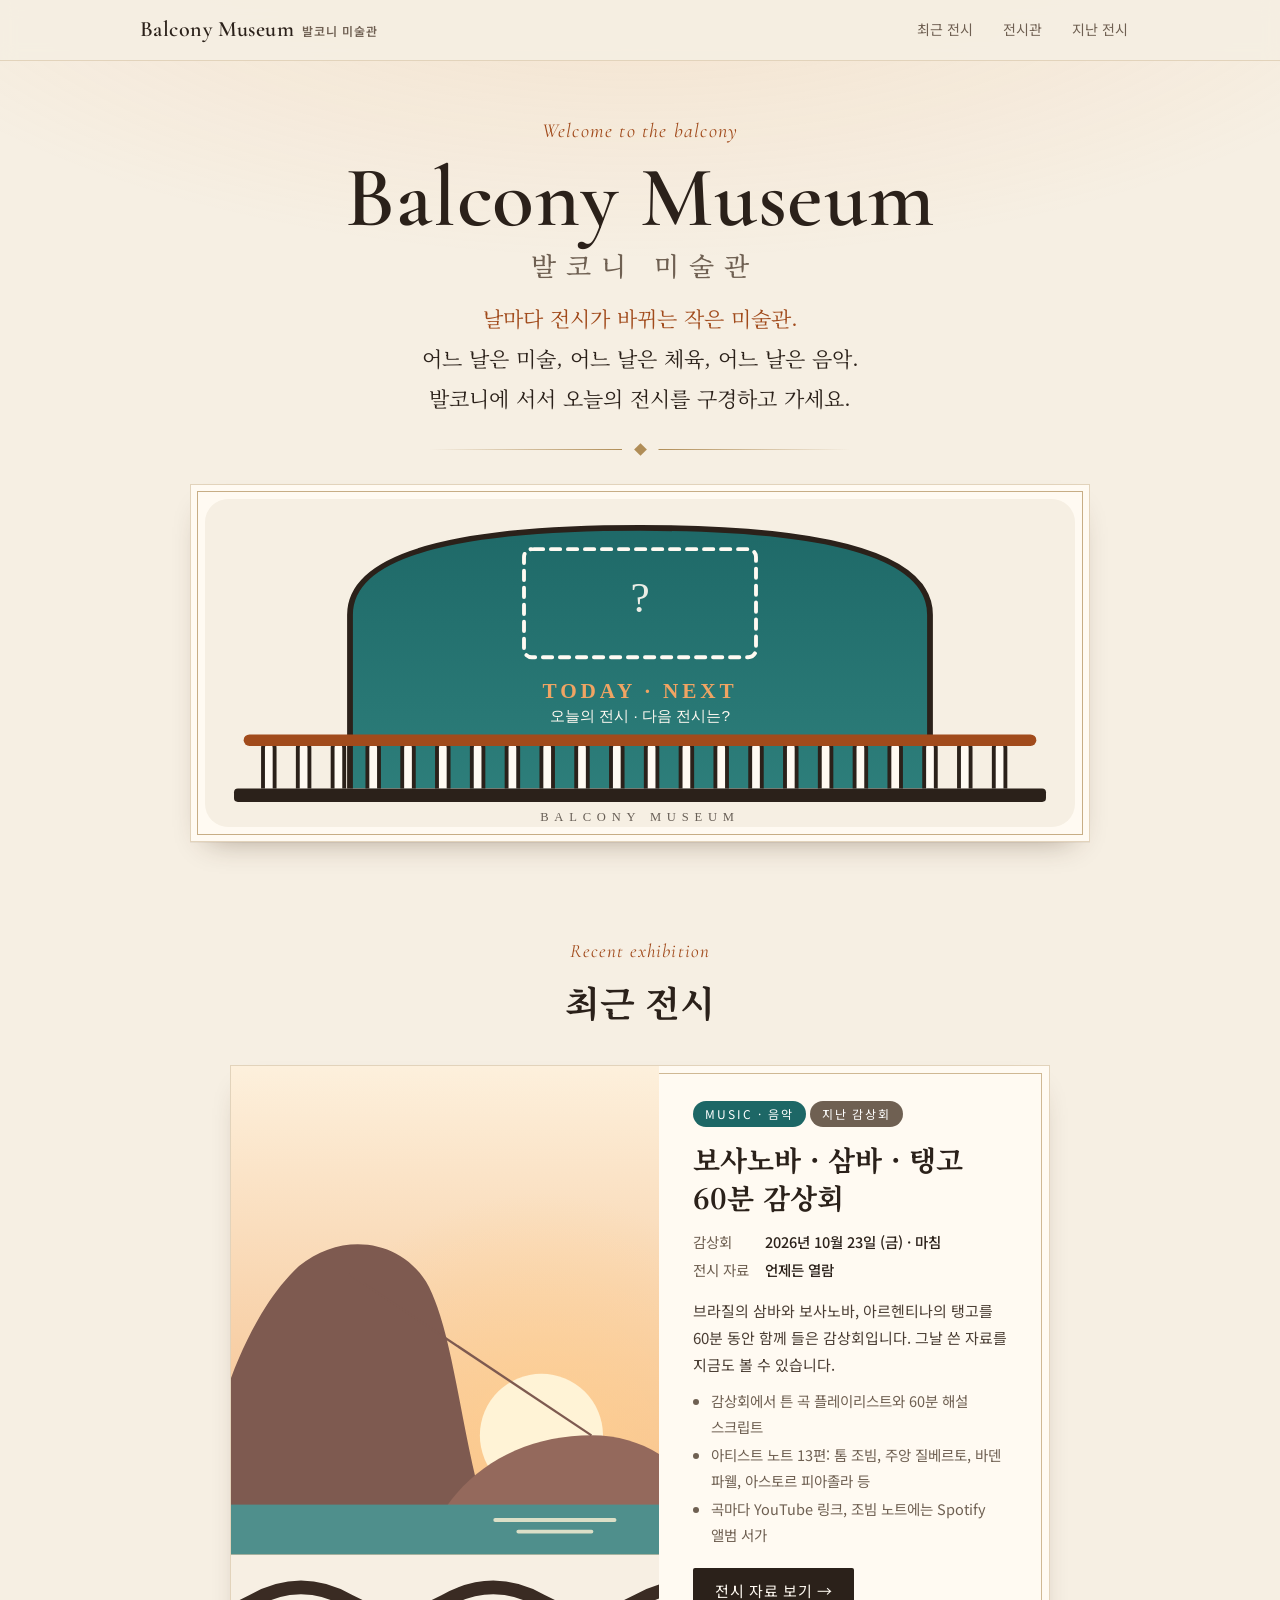
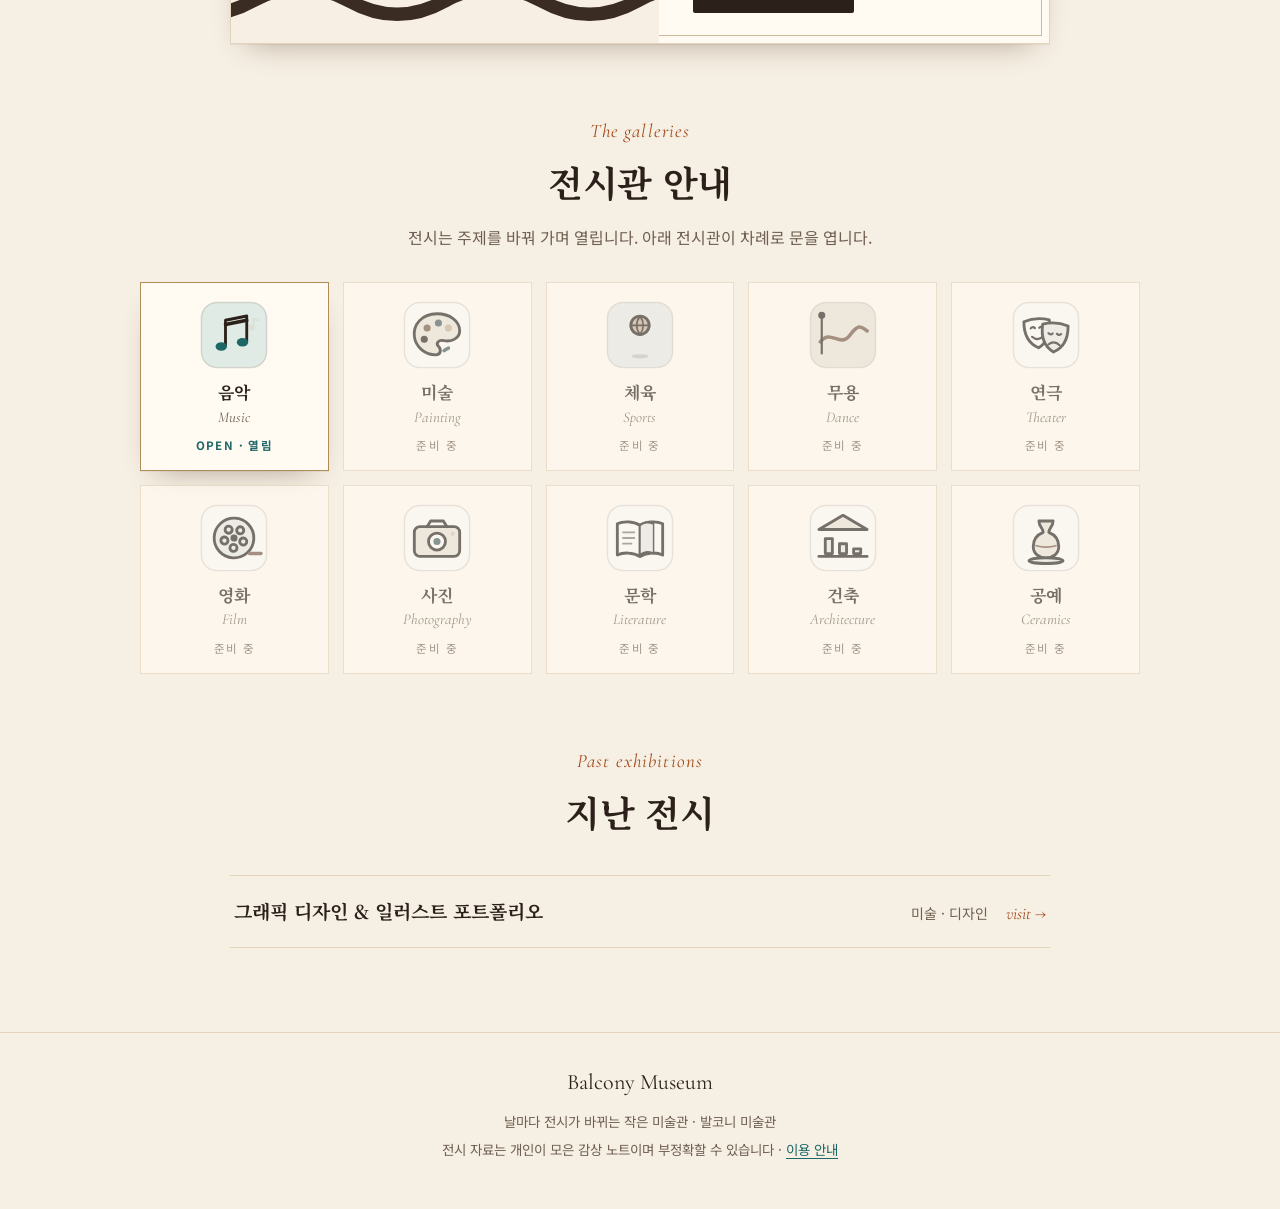
==== commit 89249fbe: "Balcony Museum: lobby and past exhibition Fresh history. The exhibit sources (bossa-nova) now live i" ====
--- a/index.html
+++ b/index.html
@@ -2,4523 +2,207 @@
 <html lang="ko">
 <head>
 <meta charset="utf-8">
+<script>
+// 예전에 공유된 보사노바 감상회 링크(balconymuseum.com/#/tracks, #/doc/..., #program 등)를 새 주소로 넘긴다.
+(function () {
+  var h = location.hash;
+  if (!h) return;
+  if (/^#\//.test(h) || /^#(program|tracks|artists|docs|check)(\/|$)/.test(h)) {
+    if (h.charAt(1) !== "/") h = "#/" + h.slice(1);
+    location.replace("/exhibits/bossa-nova/" + h);
+  }
+})();
+</script>
 <meta name="viewport" content="width=device-width,initial-scale=1">
-<title>보사노바·삼바·탱고 감상회</title>
-<meta name="description" content="보사노바·삼바·탱고 60분 감상회: 플레이리스트, 해설 스크립트, 아티스트 노트를 서로 연결한 페이지">
+<title>Balcony Museum · 발코니 미술관</title>
+<meta name="description" content="날마다 전시가 바뀌는 작은 미술관. 어느 날은 미술, 어느 날은 체육, 어느 날은 음악. 최근 전시는 보사노바·삼바·탱고 60분 감상회입니다.">
+<meta name="robots" content="noai, noimageai">
+<meta name="theme-color" content="#f6efe3">
+<meta property="og:title" content="Balcony Museum · 발코니 미술관">
+<meta property="og:description" content="날마다 전시가 바뀌는 작은 미술관">
+<meta property="og:type" content="website">
+<link rel="canonical" href="https://balconymuseum.com/">
+<link rel="icon" href="favicon.svg" type="image/svg+xml">
+<link rel="icon" href="favicon.ico" sizes="any">
+<link rel="apple-touch-icon" href="apple-touch-icon.png">
 <link rel="preconnect" href="https://fonts.googleapis.com"><link rel="preconnect" href="https://fonts.gstatic.com" crossorigin>
-<link href="https://fonts.googleapis.com/css2?family=Noto+Sans+KR:wght@400;600;700&family=Noto+Serif+KR:wght@500;700&display=swap" rel="stylesheet">
-<meta name="theme-color" content="#f6efe3">
-<script>try{var t=localStorage.getItem('bn-theme');if(t)document.documentElement.dataset.theme=t;}catch(e){}</script>
+<link href="https://fonts.googleapis.com/css2?family=Cormorant+Garamond:ital,wght@0,500;0,600;1,500&family=Noto+Sans+KR:wght@400;500;700&family=Noto+Serif+KR:wght@500;700&display=swap" rel="stylesheet">
 <style>
-/* 레이아웃: 상단 고정 메뉴 + 한 열 홈(타임라인→곡→아티스트→문서→점검), 문서는 목차·본문·연결 3열
-   색: 코파카바나의 가을 해질녘(모래색 바탕, 바다색 강조, 테라코타 보조). 기본은 밝은 테마,
-   ◐ 버튼으로만 '해 진 뒤' 테마로 바뀐다(OS 다크모드를 따라가지 않음) */
 :root{
-  --bg:#f6efe3; --paper:#fffaf2; --ink:#2b211a; --muted:#6f6052; --line:#e5d7c2;
-  --accent:#1d6766; --accent-2:#a14b1c; --accent-soft:#e0ebe5; --warm-soft:#f6e0c4;
-  --samba:#a14b1c; --bossa:#1d6766; --habanera:#7a4a7e; --tango:#9b2f35; --other:#6f6052;
-  --shadow:0 1px 0 rgba(60,35,15,.05),0 8px 24px -14px rgba(60,35,15,.4);
-  --sky1:#fdf4e6; --sky2:#f9dcb9; --sky3:#f1b688; --sun:#fff3d6; --glow:#ffcf8f;
-  --far:#e9c2a2; --mid:#c99682; --loaf:#7e5a50; --urca:#94695c; --sea:#4f8f8c; --sand:#ecd1a8;
-  --stone:#f7efe3; --wave:#3a2b23; --palm:#3a2a21; --leaf1:#c45f24; --leaf2:#de9a36; --leaf3:#963c1c;
+  --bg:#f6efe3; --paper:#fffaf2; --ink:#2b211a; --muted:#6f6052; --line:#e2d3bb;
+  --rust:#a14b1c; --teal:#1d6766; --sun:#f0a463; --gold:#b08d57;
+  --shadow:0 1px 0 rgba(60,35,15,.05),0 14px 30px -18px rgba(60,35,15,.45);
+  --latin:"Cormorant Garamond","Iowan Old Style",Georgia,serif;
   --serif:"Noto Serif KR","Iowan Old Style",Georgia,serif;
   --sans:"Noto Sans KR",-apple-system,"Segoe UI","Apple SD Gothic Neo","Malgun Gothic",sans-serif;
-  color-scheme:light;
-}
-:root[data-theme="dark"]{
-  --bg:#241b19; --paper:#2f2421; --ink:#f3e7d8; --muted:#c3b09d; --line:#4a3a33;
-  --accent:#79cbbf; --accent-2:#f0a463; --accent-soft:#273633; --warm-soft:#45301f;
-  --samba:#f0a463; --bossa:#79cbbf; --habanera:#d4a6dc; --tango:#f08b8f; --other:#c3b09d;
-  --shadow:0 1px 0 rgba(0,0,0,.25),0 8px 24px -14px rgba(0,0,0,.7);
-  --sky1:#2b2135; --sky2:#583848; --sky3:#b4654a; --sun:#ffd79a; --glow:#f39a5c;
-  --far:#6e4756; --mid:#553646; --loaf:#352232; --urca:#41293a; --sea:#36575d; --sand:#7d5d48;
-  --stone:#5b4a40; --wave:#1c1411; --palm:#1b1216; --leaf1:#d9733a; --leaf2:#e8a94a; --leaf3:#b0502a;
-  color-scheme:dark;
 }
 *{box-sizing:border-box}
 html{scroll-behavior:smooth;scroll-padding-top:72px}
-body{margin:0;background:var(--bg);color:var(--ink);font:16px/1.75 var(--sans);-webkit-font-smoothing:antialiased}
-a{color:var(--accent);text-underline-offset:3px}
+body{margin:0;background:var(--bg);color:var(--ink);font:16px/1.8 var(--sans);-webkit-font-smoothing:antialiased}
+body::before{content:"";position:fixed;inset:0;pointer-events:none;background:radial-gradient(1200px 500px at 50% -10%,rgba(240,164,99,.18),transparent 70%)}
+a{color:var(--teal);text-underline-offset:3px}
+a:focus-visible{outline:2px solid var(--teal);outline-offset:3px;border-radius:4px}
 .skip{position:absolute;left:-999px}.skip:focus{left:16px;top:8px;z-index:99;background:var(--paper);padding:6px 10px}
-nav.top{position:sticky;top:env(safe-area-inset-top,0px);z-index:20;background:color-mix(in srgb,var(--bg) 88%,transparent);backdrop-filter:blur(8px);border-bottom:1px solid var(--line)}
-nav.top .in{max-width:1180px;margin:0 auto;padding:10px 16px;display:flex;gap:6px;align-items:center;overflow-x:auto;scrollbar-width:none}
-nav.top .brand{font-family:var(--serif);font-weight:700;margin-right:10px;white-space:nowrap;color:var(--ink);text-decoration:none}
-nav.top a.n{white-space:nowrap;color:var(--muted);text-decoration:none;font-size:14px;padding:4px 10px;border-radius:99px}
-nav.top a.n:hover,nav.top a.n.on{background:var(--accent-soft);color:var(--accent)}
-nav.top button{margin-left:auto;border:1px solid var(--line);background:var(--paper);color:var(--ink);border-radius:99px;padding:3px 10px;cursor:pointer;font:inherit;font-size:13px}
-main{max-width:1180px;margin:0 auto;padding:0 16px 80px}
-.hero{padding:24px 0 8px}
-.postcard{--scene-h:clamp(170px,30vw,320px);position:relative;isolation:isolate;overflow:hidden;border-radius:22px;padding:44px clamp(20px,5vw,56px) calc(var(--scene-h) + 8px);background:linear-gradient(180deg,var(--sky1),var(--sky2) 62%,var(--sky3));box-shadow:var(--shadow);margin-bottom:16px}
-.postcard .scene{position:absolute;left:0;bottom:0;width:100%;height:var(--scene-h);z-index:-1}
-.postcard .lede{max-width:720px}
-.postcard .hero-meta span{background:color-mix(in srgb,var(--paper) 72%,transparent);border-color:color-mix(in srgb,var(--ink) 15%,transparent);color:var(--ink)}
-.stamp{position:absolute;top:22px;right:24px;margin:0;transform:rotate(4deg);border:2px dashed color-mix(in srgb,var(--accent-2) 70%,transparent);border-radius:6px;padding:8px 14px;text-align:center;color:var(--accent-2);background:color-mix(in srgb,var(--paper) 45%,transparent)}
-.stamp b{display:block;font-family:var(--serif);font-style:italic;font-size:22px;line-height:1.2}
-.stamp span{font-size:11px;letter-spacing:.14em;text-transform:uppercase}
-@media (max-width:1000px){.stamp{display:none}}
-.scene .g0{stop-color:var(--glow);stop-opacity:.75}.scene .g1{stop-color:var(--glow);stop-opacity:0}
-.scene .sun{fill:var(--sun)}.scene .far{fill:var(--far)}.scene .mid{fill:var(--mid)}
-.scene .loaf{fill:var(--loaf)}.scene .urca{fill:var(--urca)}.scene .sea{fill:var(--sea)}.scene .sand{fill:var(--sand)}
-.scene .cable{stroke:var(--loaf);stroke-width:1.2;fill:none}.scene .car{fill:var(--leaf1)}
-.scene .glint{stroke:var(--sun);stroke-width:2.5;stroke-linecap:round;opacity:.8}
-.scene .stone{fill:var(--stone)}.scene .wv{fill:none;stroke:var(--wave);stroke-width:5}
-.scene .palm{fill:none;stroke:var(--palm);stroke-linecap:round}.scene .trunk{stroke-width:10}.scene .fr{stroke-width:6.5}
-.scene .bird{fill:none;stroke:var(--palm);stroke-width:2;stroke-linecap:round;opacity:.7}
-.scene .leaf{transform-box:fill-box;transform-origin:center;animation:sway 6s ease-in-out infinite alternate}
-.scene .l1{fill:var(--leaf1)}.scene .l2{fill:var(--leaf2);animation-duration:7.5s}.scene .l3{fill:var(--leaf3);animation-duration:5s}
-@keyframes sway{from{transform:translateY(-3px) rotate(-14deg)}to{transform:translateY(5px) rotate(16deg)}}
-.calcadao{margin-top:56px;height:30px;background:var(--wave);opacity:.55;-webkit-mask:url("data:image/svg+xml,%3Csvg xmlns='http://www.w3.org/2000/svg' width='96' height='30'%3E%3Cpath d='M0 9 Q24 -3 48 9 T96 9 V21 Q72 33 48 21 T0 21Z'/%3E%3C/svg%3E") repeat-x 0 0/96px 30px;mask:url("data:image/svg+xml,%3Csvg xmlns='http://www.w3.org/2000/svg' width='96' height='30'%3E%3Cpath d='M0 9 Q24 -3 48 9 T96 9 V21 Q72 33 48 21 T0 21Z'/%3E%3C/svg%3E") repeat-x 0 0/96px 30px}
-.hero h1,.block-h h2,.doc-h h1{text-wrap:balance}
-a:focus-visible,button:focus-visible{outline:2px solid var(--accent);outline-offset:2px}
-@media (prefers-reduced-motion:reduce){html{scroll-behavior:auto}.scene .leaf{animation:none}}
-.eyebrow{letter-spacing:.18em;text-transform:uppercase;font-size:12px;color:var(--accent-2);margin:0 0 8px}
-.hero h1 .nw{white-space:nowrap}
-.hero h1{word-break:keep-all;font-family:var(--serif);font-size:clamp(28px,6vw,58px);line-height:1.15;margin:0 0 16px;letter-spacing:-.01em}
-.lede{max-width:760px;font-size:18px;color:var(--ink);margin:0 0 18px}
-.hero-meta{display:flex;gap:8px;flex-wrap:wrap;margin-bottom:22px}
-.hero-meta span{border:1px solid var(--line);border-radius:99px;padding:2px 12px;font-size:13px;color:var(--muted);background:var(--paper)}
-.gloss{display:grid;grid-template-columns:repeat(auto-fit,minmax(220px,1fr));gap:12px}
-.gloss div{background:var(--paper);border:1px solid var(--line);border-radius:14px;padding:14px 16px;box-shadow:var(--shadow)}
-.gloss b{display:block;font-family:var(--serif);font-size:20px;color:var(--accent)}
-.gloss span{font-size:14px;color:var(--muted)}
-.block{padding:48px 0 8px}
-.block-h{display:grid;grid-template-columns:auto 1fr;column-gap:14px;align-items:baseline;margin-bottom:18px}
-.block-h .num{font-family:var(--serif);color:var(--accent-2);font-size:18px}
-.block-h h2{font-family:var(--serif);font-size:clamp(24px,3.4vw,32px);margin:0}
-.block-h p{grid-column:2;margin:4px 0 0;color:var(--muted);max-width:760px}
-.timeline{list-style:none;margin:0;padding:0;border-left:2px solid var(--line)}
-.timeline li{display:grid;grid-template-columns:64px 1fr;gap:12px;padding:10px 0 10px 16px;position:relative}
-.timeline li::before{content:"";position:absolute;left:-7px;top:19px;width:12px;height:12px;border-radius:50%;background:var(--paper);border:2px solid var(--accent)}
-.timeline .t{font-variant-numeric:tabular-nums;color:var(--accent-2);font-weight:700}
-.timeline b{font-family:var(--serif);font-size:18px}
-.timeline p{margin:2px 0 0;color:var(--muted)}
-.tracks{list-style:none;margin:0;padding:0;display:grid;gap:10px}
-.track{display:grid;grid-template-columns:48px 1fr 44px;gap:14px;align-items:start;background:var(--paper);border:1px solid var(--line);border-left:4px solid var(--c,var(--other));border-radius:14px;padding:14px 16px;box-shadow:var(--shadow);transition:outline-color .3s}
-.track.flash{outline:3px solid var(--accent-2);outline-offset:2px}
-.g-samba{--c:var(--samba)}.g-bossa{--c:var(--bossa)}.g-habanera{--c:var(--habanera)}.g-tango{--c:var(--tango)}
-.tb{min-width:0}
-.tn{font-family:var(--serif);font-size:26px;color:var(--c);line-height:1.2}
-.track h3{margin:0;font-family:var(--serif);font-size:20px;line-height:1.35}
-.track h3 a{color:var(--ink);text-decoration:none}.track h3 a:hover{color:var(--accent)}
-.tm{margin:2px 0 8px;color:var(--muted);font-size:14px}
-.genre{color:var(--c);font-weight:600}
-.play{width:40px;height:40px;border-radius:50%;display:grid;place-items:center;background:var(--c);color:var(--paper);text-decoration:none;font-size:14px}
-.chips{display:flex;flex-wrap:wrap;gap:6px}
-.chip{max-width:100%;overflow:hidden;text-overflow:ellipsis;white-space:nowrap;font-size:12.5px;line-height:1.4;padding:3px 10px;border-radius:99px;text-decoration:none;border:1px solid var(--line);color:var(--ink);background:var(--bg)}
-.chip.doc{background:var(--accent-soft);border-color:transparent;color:var(--accent)}
-.chip.art{background:var(--warm-soft);border-color:transparent;color:var(--accent-2)}
-.chip.warn{background:transparent;border-style:dashed;color:var(--muted)}
-.chip:hover{filter:brightness(.96)}
-.artists{list-style:none;margin:0;padding:0;display:grid;grid-template-columns:repeat(auto-fill,minmax(250px,1fr));gap:12px}
-.artists li{background:var(--paper);border:1px solid var(--line);border-radius:14px;box-shadow:var(--shadow);display:flex;flex-direction:column}
-.acard{display:block;min-width:0;overflow-wrap:anywhere;padding:16px 16px 8px;color:var(--ink);text-decoration:none;flex:1}
-.acard:hover b{color:var(--accent)}
-.acard .region{font-size:11px;letter-spacing:.12em;text-transform:uppercase;color:var(--accent-2)}
-.acard b{display:block;font-family:var(--serif);font-size:20px;margin-top:2px}
-.acard .yrs{font-size:13px;color:var(--muted)}
-.acard p{margin:6px 0 0;font-size:14px;color:var(--muted)}
-.minis{display:flex;flex-wrap:wrap;gap:4px;padding:0 16px 14px}
-.mini{font-size:12px;padding:1px 8px;border-radius:99px;background:var(--bg);border:1px solid var(--line);color:var(--ink);text-decoration:none}
-.mini.none{color:var(--muted);border-style:dashed}
-.docs{list-style:none;margin:0;padding:0;display:grid;grid-template-columns:repeat(auto-fill,minmax(250px,1fr));gap:12px}
-.dcard{display:block;height:100%;background:var(--paper);border:1px solid var(--line);border-radius:14px;padding:16px;color:var(--ink);text-decoration:none;box-shadow:var(--shadow)}
-.dcard b{font-family:var(--serif);font-size:19px}.dcard:hover b{color:var(--accent)}
-.dcard .fn{display:block;font-size:12px;color:var(--muted);word-break:break-all}
-.dcard p{margin:8px 0 0;font-size:14px;color:var(--muted)}
-.tw{overflow-x:auto;margin:14px 0;border:1px solid var(--line);border-radius:12px;background:var(--paper)}
-table{border-collapse:collapse;width:100%;font-size:14.5px}
-th,td{padding:8px 12px;border-bottom:1px solid var(--line);text-align:left;vertical-align:top}
-thead th{background:var(--bg);font-weight:600;white-space:nowrap}
-tbody tr:last-child>*{border-bottom:0}
-.xtab th[scope=row]{font-family:var(--serif);font-weight:600;white-space:nowrap}
-.xtab td.no,.no{color:var(--muted)}
-.xtab td.warn summary{color:var(--accent-2);font-weight:600}
-.cell{font-size:13px;text-decoration:none;white-space:nowrap}
-.urls{margin:6px 0 0;padding-left:16px;font-size:12.5px;min-width:320px}
-.notes{display:grid;grid-template-columns:repeat(auto-fit,minmax(280px,1fr));gap:16px;margin-top:16px}
-.notes>div{background:var(--paper);border:1px solid var(--line);border-radius:14px;padding:14px 16px}
-.notes h3{margin:0 0 6px;font-size:16px}
-.muted{color:var(--muted);font-size:14px}
-.inl{font-weight:600}
-/* doc view */
-.crumbs{padding:20px 0 0;font-size:13px;color:var(--muted)}.crumbs a{color:var(--muted)}
-.doc-h{padding:6px 0 18px;border-bottom:1px solid var(--line);margin-bottom:24px}
-.doc-h h1{font-family:var(--serif);font-size:clamp(28px,4.6vw,44px);margin:0;line-height:1.2}
-.doc-h h1 small{font-size:.5em;color:var(--muted);font-weight:400}
-.doc-h .fn{margin:4px 0 0;font-size:12px;color:var(--muted)}
-.doc-grid{display:grid;grid-template-columns:220px minmax(0,1fr) 230px;gap:36px;align-items:start}
-.toc,.side{position:sticky;top:72px;max-height:calc(100vh - 90px);overflow:auto;font-size:13.5px}
-.toc ul,.side ul{list-style:none;margin:0;padding:0}
-.toc li{margin:2px 0}.toc li.l3{padding-left:12px}
-.toc a,.side a{color:var(--muted);text-decoration:none;display:block;padding:2px 0;line-height:1.45}
-.toc a:hover,.side a:hover{color:var(--accent)}
-.toc summary{font-weight:600;cursor:pointer;margin-bottom:6px}
-.side h4{margin:0 0 6px;font-size:12px;letter-spacing:.1em;text-transform:uppercase;color:var(--accent-2)}
-.side ul{margin-bottom:20px}
-.prose{min-width:0;max-width:760px}
-.prose h1{font-family:var(--serif);font-size:30px;margin:8px 0 12px}
-.prose h2{font-family:var(--serif);font-size:25px;margin:40px 0 10px;padding-top:6px;border-top:1px solid var(--line)}
-.prose h3{font-family:var(--serif);font-size:20px;margin:28px 0 8px}
-.prose h4{font-size:17px;margin:22px 0 6px}
-.prose blockquote{margin:14px 0;padding:10px 16px;border-left:3px solid var(--accent);background:var(--accent-soft);border-radius:0 10px 10px 0}
-.prose blockquote p{margin:0}
-.prose pre{background:var(--paper);border:1px solid var(--line);border-radius:10px;padding:12px 14px;overflow-x:auto;font-size:13.5px;line-height:1.6}
-.prose code{font-family:ui-monospace,"D2Coding",Consolas,monospace}
-.prose hr{border:0;border-top:1px dashed var(--line);margin:28px 0}
-.prose li{margin:3px 0}
-.prose mark{background:var(--warm-soft);color:inherit;padding:0 2px}
-.prose a.yt::after{content:" ▶";font-size:.72em;color:var(--accent-2)}
-.prose a.wl{font-weight:600;background:var(--accent-soft);padding:0 4px;border-radius:4px;text-decoration:none}
-.prose a.xref{color:inherit;text-decoration:underline dotted var(--accent);text-decoration-thickness:1.5px}
-.prose a.xref:hover{color:var(--accent)}
-.broken{color:#b33;text-decoration:line-through}
-section[id],h2[id],h3[id],h4[id]{scroll-margin-top:72px}
-footer{padding:20px 16px;text-align:center;color:var(--muted);font-size:13px}
-@media (max-width:1060px){.doc-grid{grid-template-columns:minmax(0,1fr) 220px}.toc{display:none}}
-@media (max-width:760px){
-  .doc-grid{grid-template-columns:1fr;gap:16px}.side{position:static;max-height:none;order:2;border-top:1px solid var(--line);padding-top:16px}
-  .track{grid-template-columns:34px 1fr;padding:12px}.play{display:none}.tn{font-size:20px}
-  .timeline li{grid-template-columns:52px 1fr}
-  .block-h{grid-template-columns:1fr}.block-h p{grid-column:1}.block-h .num{display:none}
-}
-@media print{nav.top,.toc,.side,.play{display:none}.doc-grid{display:block}body{background:#fff}}
+.wrap{max-width:1040px;margin:0 auto;padding:0 20px;position:relative}
+
+/* 상단 메뉴 */
+nav.top{position:sticky;top:0;z-index:20;background:color-mix(in srgb,var(--bg) 90%,transparent);backdrop-filter:blur(8px);border-bottom:1px solid var(--line)}
+nav.top .wrap{display:flex;align-items:center;gap:6px;padding-top:10px;padding-bottom:10px;overflow-x:auto;scrollbar-width:none}
+.brand{font-family:var(--latin);font-weight:600;font-size:22px;letter-spacing:.02em;color:var(--ink);text-decoration:none;margin-right:auto;white-space:nowrap}
+.brand small{font-family:var(--sans);font-size:12px;color:var(--muted);letter-spacing:.08em;margin-left:8px}
+nav.top a.n{white-space:nowrap;color:var(--muted);text-decoration:none;font-size:14px;padding:4px 12px;border-radius:99px}
+nav.top a.n:hover{background:rgba(29,103,102,.1);color:var(--teal)}
+
+/* 히어로: 액자에 걸린 배너 */
+.hero{text-align:center;padding:52px 0 30px}
+.eyebrow{font-family:var(--latin);font-style:italic;font-size:20px;color:var(--rust);letter-spacing:.06em;margin:0}
+h1{font-family:var(--latin);font-weight:600;font-size:clamp(44px,9vw,86px);line-height:1.02;letter-spacing:.01em;margin:6px 0 4px}
+h1 span{display:block;font-family:var(--serif);font-weight:500;font-size:clamp(18px,3vw,26px);letter-spacing:.38em;color:var(--muted);margin-top:10px;padding-left:.38em}
+.lede{font-family:var(--serif);font-size:clamp(17px,2.4vw,21px);max-width:620px;margin:20px auto 0;line-height:1.9}
+.lede em{font-style:normal;color:var(--rust)}
+.lede,.sec-h p,.plaque p,.plaque li,.plaque h3{word-break:keep-all;overflow-wrap:break-word}
+.orn{display:flex;align-items:center;justify-content:center;gap:14px;margin:26px auto 30px;color:var(--gold);max-width:420px}
+.orn::before,.orn::after{content:"";height:1px;flex:1;background:linear-gradient(90deg,transparent,var(--gold))}
+.orn::after{transform:scaleX(-1)}
+.orn i{width:9px;height:9px;background:var(--gold);transform:rotate(45deg);display:block}
+.frame{max-width:900px;margin:0 auto;padding:14px;background:var(--paper);border:1px solid var(--line);box-shadow:var(--shadow);position:relative}
+.frame::before{content:"";position:absolute;inset:6px;border:1px solid var(--gold);opacity:.7;pointer-events:none}
+.frame img{display:block;width:100%;height:auto}
+
+/* 섹션 공통 */
+section.block{padding:62px 0 8px}
+.sec-h{text-align:center;margin-bottom:30px}
+.sec-h .k{font-family:var(--latin);font-style:italic;color:var(--rust);font-size:19px;letter-spacing:.06em;margin:0;max-width:none}
+.sec-h h2{font-family:var(--serif);font-weight:700;font-size:clamp(26px,4vw,36px);margin:2px 0 0;letter-spacing:-.01em}
+.sec-h p{color:var(--muted);margin:8px auto 0;max-width:560px}
+
+/* 최근 전시: 안내판 */
+.plaque{max-width:820px;margin:0 auto;background:var(--paper);border:1px solid var(--line);box-shadow:var(--shadow);position:relative;display:grid;grid-template-columns:1.1fr 1fr}
+.plaque::before{content:"";position:absolute;inset:7px;border:1px solid var(--gold);opacity:.6;pointer-events:none}
+.plaque .art{background:linear-gradient(180deg,#fdf0dc,#f6c595 65%,#ee9f6c);display:grid;place-items:center;min-height:240px;position:relative;overflow:hidden}
+.plaque .art svg{width:100%;height:100%;position:absolute;inset:0}
+.plaque .txt{padding:32px 34px 30px}
+.tag.past-tag{background:var(--muted)}
+.tag{display:inline-block;font-size:12px;letter-spacing:.16em;text-transform:uppercase;color:#fff;background:var(--teal);padding:2px 12px;border-radius:99px}
+.plaque h3{font-family:var(--serif);font-size:clamp(22px,3vw,28px);line-height:1.35;margin:14px 0 4px}
+.facts{display:grid;grid-template-columns:auto 1fr;gap:2px 16px;margin:12px 0 14px;font-size:14.5px}
+.facts dt{color:var(--muted)}.facts dd{margin:0;font-weight:500}
+.plaque p{margin:0 0 10px;font-size:15px;color:#4a3d33}
+.plaque ul{margin:0 0 20px;padding-left:18px;font-size:14.5px;color:var(--muted)}
+.plaque li{margin:2px 0}
+.btn{display:inline-block;background:var(--ink);color:var(--paper);text-decoration:none;padding:9px 22px;border-radius:2px;font-size:15px;letter-spacing:.04em;transition:background .2s,transform .2s}
+.btn:hover{background:var(--rust);transform:translateY(-1px)}
+
+/* 전시관 안내 */
+.wings{list-style:none;margin:0;padding:0;display:grid;grid-template-columns:repeat(5,1fr);gap:14px}
+.wing{background:var(--paper);border:1px solid var(--line);text-align:center;padding:18px 8px 14px;position:relative;transition:transform .25s,box-shadow .25s}
+.wing img{width:68px;height:68px;display:block;margin:0 auto 8px}
+.wing b{display:block;font-family:var(--serif);font-size:17px}
+.wing small{display:block;font-family:var(--latin);font-style:italic;color:var(--muted);font-size:15px;line-height:1.3}
+.wing .st{display:block;margin-top:8px;font-size:11.5px;letter-spacing:.12em;text-transform:uppercase;color:var(--muted)}
+.wing.soon{opacity:.62}
+.wing.soon img{filter:grayscale(.65)}
+.wing.open{border-color:var(--gold);box-shadow:var(--shadow)}
+.wing.open .st{color:var(--teal);font-weight:700}
+.wing.open a{position:absolute;inset:0}
+.wing.open:hover{transform:translateY(-3px)}
+
+/* 지난 전시 */
+.past{max-width:820px;margin:0 auto;list-style:none;padding:0}
+.past li a{display:flex;align-items:baseline;gap:18px;padding:18px 4px;border-top:1px solid var(--line);border-bottom:1px solid var(--line);text-decoration:none;color:var(--ink);transition:background .2s,padding .2s}
+.past li a:hover{background:rgba(176,141,87,.12);padding-left:14px}
+.past .t{font-family:var(--serif);font-size:19px;font-weight:700}
+.past .m{color:var(--muted);font-size:14px;margin-left:auto;white-space:nowrap}
+.past .go{color:var(--rust);font-family:var(--latin);font-style:italic;font-size:17px}
+
+footer{margin-top:76px;border-top:1px solid var(--line);padding:30px 20px 44px;text-align:center;color:var(--muted);font-size:13.5px}
+footer .brand2{font-family:var(--latin);font-size:22px;color:var(--ink);display:block;margin-bottom:6px}
+footer p{margin:4px 0}
+
+/* 입장 애니메이션 */
+@keyframes rise{from{opacity:0;transform:translateY(14px)}to{opacity:1;transform:none}}
+.hero > *,.frame,.plaque,.wings,.past{animation:rise .8s both}
+.hero .lede{animation-delay:.1s}.frame{animation-delay:.2s}.plaque{animation-delay:.1s}
+@media (prefers-reduced-motion:reduce){html{scroll-behavior:auto}*{animation:none!important;transition:none!important}}
+
+@media (max-width:860px){.wings{grid-template-columns:repeat(3,1fr)}.plaque{grid-template-columns:1fr}.plaque .art{min-height:170px}}
+@media (max-width:560px){.wings{grid-template-columns:repeat(2,1fr)}.plaque .txt{padding:26px 22px}.past li a{flex-wrap:wrap;gap:4px 14px}.past .m{margin-left:0}.brand small{display:none}}
 </style>
 </head>
 <body>
 <a class="skip" href="#main">본문으로 바로가기</a>
-<nav class="top" aria-label="주 메뉴"><div class="in">
-  <a class="brand" href="#/">Bossa · Samba · Tango</a>
-  <a class="n" href="#/program">60분</a>
-  <a class="n" href="#/tracks">오늘 틀 곡</a>
-  <a class="n" href="#/artists">아티스트</a>
-  <a class="n" href="#/docs">문서</a>
-  <a class="n" href="#/check">연결 점검</a>
-  <button id="theme" type="button" aria-label="밝게/어둡게 전환">◐</button>
+<nav class="top" aria-label="주 메뉴"><div class="wrap">
+  <a class="brand" href="/">Balcony Museum<small>발코니 미술관</small></a>
+  <a class="n" href="#now">최근 전시</a>
+  <a class="n" href="#wings">전시관</a>
+  <a class="n" href="#past">지난 전시</a>
 </div></nav>
+
 <main id="main">
-<div class="view" data-view="home">
-<header class="hero" id="top">
-  <div class="postcard">
-    <p class="stamp" aria-hidden="true"><b>Saudade</b><span>Rio · Outono 2026</span></p>
-    <p class="eyebrow">Listening Session · Autumn 2026 · Copacabana</p>
-    <h1><span class="nw">보사노바·삼바·탱고</span> 감상회</h1>
-    <p class="lede">브라질 음악은 아프리카의 타악 전통과 유럽의 멜로디·화성이 만나 태어났다. 오늘은 삼바에서 보사노바로, 그리고 같은 뿌리에서 갈라진 탱고까지 한 시간 동안 들어 본다. 키워드는 두 가지, <strong>사우다지(saudade, 그리움)</strong> 와 <strong>싱코페이션(당김음)</strong> 다. &quot;슬픈데 몸이 흔들리는&quot; 이유가 여기 있다.</p>
-    <div class="hero-meta">
-      <span>13곡</span><span>60분</span><span>아티스트 노트 13편</span>
+<header class="hero"><div class="wrap">
+  <p class="eyebrow">Welcome to the balcony</p>
+  <h1>Balcony Museum<span>발코니 미술관</span></h1>
+  <p class="lede"><em>날마다 전시가 바뀌는 작은 미술관.</em><br>어느 날은 미술, 어느 날은 체육, 어느 날은 음악.<br>발코니에 서서 오늘의 전시를 구경하고 가세요.</p>
+  <div class="orn" aria-hidden="true"><i></i></div>
+  <div class="frame"><img src="assets/readme/banner.svg" width="900" height="340" alt="Balcony Museum: 오늘의 전시가 음악, 미술, 체육으로 바뀌는 발코니 미술관"></div>
+</div></header>
+
+<section class="block" id="now"><div class="wrap">
+  <div class="sec-h"><p class="k">Recent exhibition</p><h2>최근 전시</h2></div>
+  <article class="plaque">
+    <div class="art" aria-hidden="true">
+      <svg viewBox="0 0 400 300" preserveAspectRatio="xMidYMax slice"><defs><radialGradient id="g"><stop offset="0" stop-color="#ffcf8f" stop-opacity=".8"/><stop offset="1" stop-color="#ffcf8f" stop-opacity="0"/></radialGradient></defs>
+        <circle cx="250" cy="196" r="130" fill="url(#g)"/><circle cx="250" cy="192" r="32" fill="#fff3d6"/>
+        <path d="M0 214 C40 190 90 190 120 214 L150 230 L0 230Z" fill="#c99682"/>
+        <path d="M70 230 C80 180 96 130 124 104 C146 86 176 90 190 112 C204 136 208 190 220 230Z" fill="#7e5a50"/>
+        <path d="M200 230 C216 206 244 192 276 192 C306 192 326 210 340 230Z" fill="#94695c"/>
+        <path d="M276 192 L150 108" stroke="#7e5a50" stroke-width="1.2" fill="none"/>
+        <rect y="228" width="400" height="26" fill="#4f8f8c"/><path d="M226 236h62M238 242h38" stroke="#fff3d6" stroke-width="2" stroke-linecap="round" opacity=".8"/>
+        <path d="M0 254h400v46H0z" fill="#f7efe3"/><path d="M0 278q25-14 50 0t50 0 50 0 50 0 50 0 50 0 50 0 50 0" fill="none" stroke="#3a2b23" stroke-width="7"/></svg>
     </div>
-    <svg class="scene" viewBox="0 0 1200 360" preserveAspectRatio="xMidYMax slice" aria-hidden="true" focusable="false">
-  <defs>
-    <radialGradient id="sc-glow"><stop offset="0" class="g0"/><stop offset="1" class="g1"/></radialGradient>
-    <pattern id="sc-wave" width="80" height="18" patternUnits="userSpaceOnUse"><rect class="stone" width="80" height="18"/><path class="wv" d="M0 9 Q20 1 40 9 T80 9"/></pattern>
-    <path id="sc-leaf" d="M0 0 C4 -6 12 -6 15 0 C12 6 4 6 0 0Z"/>
-    <g id="sc-palm"><path class="trunk" d="M0 0 C-4 -40 -14 -80 -30 -116"/>
-      <path class="fr" d="M-30 -116 q-40 -20 -74 6 M-30 -116 q-30 4 -50 38 M-30 -116 q30 -26 70 -12 M-30 -116 q38 2 56 36 M-30 -116 q-6 -30 -30 -44 M-30 -116 q16 -30 40 -38"/></g>
-  </defs>
-  <circle cx="760" cy="266" r="220" fill="url(#sc-glow)"/>
-  <circle class="sun" cx="760" cy="262" r="46"/>
-  <path class="bird" d="M560 92 q7 -6 14 0 q7 -6 14 0 M604 72 q5 -4 10 0 q5 -4 10 0 M980 118 q6 -5 12 0 q6 -5 12 0"/>
-  <path class="far" d="M0 272 V214 C60 196 120 200 170 216 C230 196 300 206 340 228 L380 272Z M880 272 C940 248 1000 240 1060 246 C1120 236 1170 240 1200 248 V272Z"/>
-  <path class="mid" d="M0 272 V196 C50 178 110 184 150 208 C190 232 220 254 236 272Z"/>
-  <path class="loaf" d="M318 272 C330 222 342 168 372 140 C396 118 432 120 450 146 C468 174 474 224 488 272Z"/>
-  <path class="urca" d="M452 272 C468 240 500 218 540 216 C580 216 606 238 628 272Z"/>
-  <path class="cable" d="M540 216 L410 126"/><rect class="car" x="471" y="170" width="9" height="7" rx="1.5"/>
-  <rect class="sea" x="0" y="270" width="1200" height="34"/>
-  <path class="glint" d="M718 278 H802 M734 285 H786 M744 292 H776 M752 298 H768"/>
-  <path class="sand" d="M0 300 Q600 288 1200 302 V328 H0Z"/>
-  <rect x="0" y="326" width="1200" height="34" fill="url(#sc-wave)"/>
-  <g class="palm"><use href="#sc-palm" transform="translate(902 334)"/><use href="#sc-palm" transform="translate(1062 336) scale(.8)"/><use href="#sc-palm" transform="translate(150 336) scale(-.7 .7)"/></g>
-  <g transform="translate(612 120) rotate(-20)"><use class="leaf l1" href="#sc-leaf"/></g>
-  <g transform="translate(986 70) rotate(30)"><use class="leaf l2" href="#sc-leaf"/></g>
-  <g transform="translate(250 120) rotate(60) scale(1.2)"><use class="leaf l3" href="#sc-leaf"/></g>
-  <g transform="translate(690 190) rotate(-50) scale(.9)"><use class="leaf l2" href="#sc-leaf"/></g>
-  <g transform="translate(1120 140) rotate(10) scale(1.1)"><use class="leaf l1" href="#sc-leaf"/></g>
-  <g transform="translate(520 60) rotate(80) scale(.8)"><use class="leaf l3" href="#sc-leaf"/></g>
-</svg>
-  </div>
-  <div class="gloss">
-    <div><b>Saudade</b><span>사우다지 · 그리움. 멜랑콜리 속의 희망.</span></div>
-    <div><b>Syncopation</b><span>싱코페이션 · 당김음. 슬픈데 몸이 흔들리는 이유.</span></div>
-    <div><b>3+3+2</b><span>하바네라에서 삼바와 탱고로 갈라진 한 리듬.</span></div>
-  </div>
-</header>
-<section id="program" class="block">
-  <div class="block-h"><span class="num">I</span><h2>오늘의 60분</h2>
-  <p>곡은 대부분 60~90초 발췌, 곡 사이에 2~3분 해설. 해설 원고는 <a class="inl" href="#/doc/script">60분 해설 스크립트</a>.</p></div>
-  <ol class="timeline"><li><span class="t">0:00</span><div><b>여는 곡</b><p><a target="_blank" rel="noopener" href="https://www.youtube.com/results?search_query=Aguas+de+Marco+Elis+Regina+Tom+Jobim+1974">Águas de Março</a> (도입부)</p></div></li><li><span class="t">0:03</span><div><b>브라질 리듬 한눈에</b><p><a target="_blank" rel="noopener" href="https://www.youtube.com/results?search_query=Pelo+Telefone+1917+Baiano">Pelo Telefone</a> (15초), <a target="_blank" rel="noopener" href="https://www.youtube.com/results?search_query=Aquarela+do+Brasil+Ary+Barroso">Aquarela do Brasil</a>, 리듬 시연 영상</p></div></li><li><span class="t">0:13</span><div><b>보사노바의 탄생</b><p><a target="_blank" rel="noopener" href="https://www.youtube.com/results?search_query=Chega+de+Saudade+Joao+Gilberto+1958">Chega de Saudade</a>, <a target="_blank" rel="noopener" href="https://www.youtube.com/results?search_query=Desafinado+Joao+Gilberto+1959">Desafinado</a></p></div></li><li><span class="t">0:22</span><div><b>세계로 퍼진 보사노바와 삼바</b><p><a target="_blank" rel="noopener" href="https://www.youtube.com/results?search_query=The+Girl+from+Ipanema+Getz+Gilberto+Astrud">The Girl from Ipanema</a>, <a target="_blank" rel="noopener" href="https://www.youtube.com/results?search_query=Samba+de+Verao+Marcos+Valle">Samba de Verão</a>, <a target="_blank" rel="noopener" href="https://www.youtube.com/results?search_query=Mas+Que+Nada+Sergio+Mendes+Brasil+66">Mas Que Nada</a></p></div></li><li><span class="t">0:34</span><div><b>하바네라에서 탱고로</b><p><a target="_blank" rel="noopener" href="https://www.youtube.com/results?search_query=Carmen+Habanera+Bizet">카르멘 하바네라</a>, <a target="_blank" rel="noopener" href="https://www.youtube.com/watch?v=t83XjF04r80">Libertango</a>, <a target="_blank" rel="noopener" href="https://www.youtube.com/watch?v=Hj7B3jhbAHA">Oblivion</a></p></div></li><li><span class="t">0:48</span><div><b>가을에 듣는 보사노바</b><p><a target="_blank" rel="noopener" href="https://www.youtube.com/results?search_query=Insensatez+Jobim">Insensatez</a>, <a target="_blank" rel="noopener" href="https://www.youtube.com/watch?v=qkBpen0sRo0">Tea for Two</a></p></div></li><li><span class="t">0:55</span><div><b>닫는 곡</b><p><a target="_blank" rel="noopener" href="https://www.youtube.com/results?search_query=Aguas+de+Marco+Elis+Regina+Tom+Jobim+1974">Águas de Março</a> (전곡)</p></div></li></ol>
-</section>
-<section id="tracks" class="block">
-  <div class="block-h"><span class="num">II</span><h2>오늘 틀 곡</h2>
-  <p>제목이나 ▶를 누르면 유튜브로 갑니다. 아래 칩은 이 곡을 다루는 해설 절과 아티스트 노트입니다.</p></div>
-  <ol class="tracks">
-<li class="track g-samba" id="track-1">
-  <span class="tn">01</span>
-  <div class="tb">
-    <h3><a target="_blank" rel="noopener" href="https://www.youtube.com/results?search_query=Pelo+Telefone+1917+Baiano">Pelo Telefone</a></h3>
-    <p class="tm">바이아노 · 1917 · <span class="genre">삼바</span></p>
-    <div class="chips"><a class="chip doc" href="#/doc/script/script--h3">해설 · 1부 뿌리: 아프리카·삼바·쇼루 (10… +4</a><a class="chip doc" href="#/doc/program/program--h3">프로그램 · 1. 브라질 리듬 한눈에 +4</a><a class="chip doc" href="#/doc/rhythm/rhythm--h17">리듬 입문</a><a class="chip art" href="#/doc/artist-jobim">톰 조빙</a></div>
-  </div>
-  <a class="play" target="_blank" rel="noopener" href="https://www.youtube.com/results?search_query=Pelo+Telefone+1917+Baiano" aria-label="Pelo Telefone 듣기">▶</a>
-</li>
-<li class="track g-samba" id="track-2">
-  <span class="tn">02</span>
-  <div class="tb">
-    <h3><a target="_blank" rel="noopener" href="https://www.youtube.com/results?search_query=Aquarela+do+Brasil+Ary+Barroso">Aquarela do Brasil</a></h3>
-    <p class="tm">아리 바호주 · 1939 · <span class="genre">삼바</span></p>
-    <div class="chips"><a class="chip doc" href="#/doc/script/script--h3">해설 · 1부 뿌리: 아프리카·삼바·쇼루 (10… +3</a><a class="chip doc" href="#/doc/program/program--h3">프로그램 · 1. 브라질 리듬 한눈에 +2</a><a class="chip doc" href="#/doc/rhythm/rhythm--h7">리듬 입문</a><a class="chip art" href="#/doc/artist-jobim">톰 조빙</a></div>
-  </div>
-  <a class="play" target="_blank" rel="noopener" href="https://www.youtube.com/results?search_query=Aquarela+do+Brasil+Ary+Barroso" aria-label="Aquarela do Brasil 듣기">▶</a>
-</li>
-<li class="track g-bossa" id="track-3">
-  <span class="tn">03</span>
-  <div class="tb">
-    <h3><a target="_blank" rel="noopener" href="https://www.youtube.com/results?search_query=Chega+de+Saudade+Joao+Gilberto+1958">Chega de Saudade</a></h3>
-    <p class="tm"><a href="#/doc/artist-getz">주앙 지우베르투</a> · 1958 · <span class="genre">보사노바</span></p>
-    <div class="chips"><a class="chip doc" href="#/doc/script/script--h5">해설 · 2부 보사노바의 탄생 (12분) +3</a><a class="chip doc" href="#/doc/program/program--h4">프로그램 · 2. 보사노바의 탄생과 삼바의 세계화 +2</a><a class="chip art" href="#/doc/artist-getz">게츠 &amp; 지우베르투</a><a class="chip art" href="#/doc/artist-jobim">톰 조빙</a><a class="chip art" href="#/doc/artist-vinicius">비니시우스 지 모라이스</a><a class="chip art" href="#/doc/artist-lisa">오노 리사</a></div>
-  </div>
-  <a class="play" target="_blank" rel="noopener" href="https://www.youtube.com/results?search_query=Chega+de+Saudade+Joao+Gilberto+1958" aria-label="Chega de Saudade 듣기">▶</a>
-</li>
-<li class="track g-bossa" id="track-4">
-  <span class="tn">04</span>
-  <div class="tb">
-    <h3><a target="_blank" rel="noopener" href="https://www.youtube.com/results?search_query=Desafinado+Joao+Gilberto+1959">Desafinado</a></h3>
-    <p class="tm"><a href="#/doc/artist-getz">주앙 지우베르투</a> · 1959 · <span class="genre">보사노바</span></p>
-    <div class="chips"><a class="chip doc" href="#/doc/script/script--h5">해설 · 2부 보사노바의 탄생 (12분) +3</a><a class="chip doc" href="#/doc/program/program--h4">프로그램 · 2. 보사노바의 탄생과 삼바의 세계화 +2</a><a class="chip doc" href="#/doc/latin/latin--h8">남미 음악 심화</a><a class="chip doc" href="#/doc/rhythm/rhythm--h15">리듬 입문</a><a class="chip art" href="#/doc/artist-getz">게츠 &amp; 지우베르투</a><a class="chip art" href="#/doc/artist-jobim">톰 조빙</a><a class="chip art" href="#/doc/artist-vinicius">비니시우스 지 모라이스</a></div>
-  </div>
-  <a class="play" target="_blank" rel="noopener" href="https://www.youtube.com/results?search_query=Desafinado+Joao+Gilberto+1959" aria-label="Desafinado 듣기">▶</a>
-</li>
-<li class="track g-bossa" id="track-5">
-  <span class="tn">05</span>
-  <div class="tb">
-    <h3><a target="_blank" rel="noopener" href="https://www.youtube.com/results?search_query=The+Girl+from+Ipanema+Getz+Gilberto+Astrud">The Girl from Ipanema</a></h3>
-    <p class="tm"><a href="#/doc/artist-getz">게츠 &amp; 지우베르투</a> · 1964 · <span class="genre">보사노바</span></p>
-    <div class="chips"><a class="chip doc" href="#/doc/script/script--h5">해설 · 2부 보사노바의 탄생 (12분) +3</a><a class="chip doc" href="#/doc/program/program--h4">프로그램 · 2. 보사노바의 탄생과 삼바의 세계화 +2</a><a class="chip art" href="#/doc/artist-getz">게츠 &amp; 지우베르투</a><a class="chip art" href="#/doc/artist-jobim">톰 조빙</a><a class="chip art" href="#/doc/artist-vinicius">비니시우스 지 모라이스</a></div>
-  </div>
-  <a class="play" target="_blank" rel="noopener" href="https://www.youtube.com/results?search_query=The+Girl+from+Ipanema+Getz+Gilberto+Astrud" aria-label="The Girl from Ipanema 듣기">▶</a>
-</li>
-<li class="track g-samba" id="track-6">
-  <span class="tn">06</span>
-  <div class="tb">
-    <h3><a target="_blank" rel="noopener" href="https://www.youtube.com/results?search_query=Samba+de+Verao+Marcos+Valle">Samba de Verão</a></h3>
-    <p class="tm"><a href="#/doc/artist-valle">마르코스 발리</a> · 1965 · <span class="genre">삼바</span></p>
-    <div class="chips"><a class="chip doc" href="#/doc/script/script--h7">해설 · 3부 프랑스 영화와 미국 재즈·TV (… +3</a><a class="chip doc" href="#/doc/program/program--h4">프로그램 · 2. 보사노바의 탄생과 삼바의 세계화 +2</a><a class="chip art" href="#/doc/artist-valle">마르코스 발리</a></div>
-  </div>
-  <a class="play" target="_blank" rel="noopener" href="https://www.youtube.com/results?search_query=Samba+de+Verao+Marcos+Valle" aria-label="Samba de Verão 듣기">▶</a>
-</li>
-<li class="track g-samba" id="track-7">
-  <span class="tn">07</span>
-  <div class="tb">
-    <h3><a target="_blank" rel="noopener" href="https://www.youtube.com/results?search_query=Mas+Que+Nada+Sergio+Mendes+Brasil+66">Mas Que Nada</a></h3>
-    <p class="tm"><a href="#/doc/artist-mendes">세르지우 멘지스</a> &amp; 브라질 '66 · 1966 · <span class="genre">삼바</span></p>
-    <div class="chips"><a class="chip doc" href="#/doc/script/script--h5">해설 · 2부 보사노바의 탄생 (12분) +4</a><a class="chip doc" href="#/doc/program/program--h4">프로그램 · 2. 보사노바의 탄생과 삼바의 세계화 +2</a><a class="chip art" href="#/doc/artist-mendes">세르지우 멘지스</a></div>
-  </div>
-  <a class="play" target="_blank" rel="noopener" href="https://www.youtube.com/results?search_query=Mas+Que+Nada+Sergio+Mendes+Brasil+66" aria-label="Mas Que Nada 듣기">▶</a>
-</li>
-<li class="track g-habanera" id="track-8">
-  <span class="tn">08</span>
-  <div class="tb">
-    <h3><a target="_blank" rel="noopener" href="https://www.youtube.com/results?search_query=Carmen+Habanera+Bizet">카르멘 &quot;하바네라&quot;</a></h3>
-    <p class="tm">비제 · 1875 · <span class="genre">하바네라</span></p>
-    <div class="chips"><a class="chip doc" href="#/doc/script/script--h9">해설 · 흐름: 하바네라 → 알베니스 → 탱고 +1</a><a class="chip doc" href="#/doc/program/program--h5">프로그램 · 3. 하바네라에서 탱고로 +3</a></div>
-  </div>
-  <a class="play" target="_blank" rel="noopener" href="https://www.youtube.com/results?search_query=Carmen+Habanera+Bizet" aria-label="카르멘 &quot;하바네라&quot; 듣기">▶</a>
-</li>
-<li class="track g-tango" id="track-9">
-  <span class="tn">09</span>
-  <div class="tb">
-    <h3><a target="_blank" rel="noopener" href="https://www.youtube.com/watch?v=t83XjF04r80">Libertango</a></h3>
-    <p class="tm"><a href="#/doc/artist-piazzolla">피아졸라</a> · 1974 · <span class="genre">탱고</span></p>
-    <div class="chips"><a class="chip doc" href="#/doc/script/script--h11">해설 · 3+3+2 사촌들 이어 듣기 +2</a><a class="chip doc" href="#/doc/program/program--h6">프로그램 · 피아졸라: 탱고를 무도회장에서 연주회장… +4</a><a class="chip doc" href="#/doc/rhythm/rhythm--h14">리듬 입문</a><a class="chip art" href="#/doc/artist-piazzolla">아스토르 피아졸라</a></div>
-  </div>
-  <a class="play" target="_blank" rel="noopener" href="https://www.youtube.com/watch?v=t83XjF04r80" aria-label="Libertango 듣기">▶</a>
-</li>
-<li class="track g-tango" id="track-10">
-  <span class="tn">10</span>
-  <div class="tb">
-    <h3><a target="_blank" rel="noopener" href="https://www.youtube.com/watch?v=Hj7B3jhbAHA">Oblivion</a></h3>
-    <p class="tm"><a href="#/doc/artist-piazzolla">피아졸라</a> · 1982 · <span class="genre">탱고</span></p>
-    <div class="chips"><a class="chip doc" href="#/doc/program/program--h6">프로그램 · 피아졸라: 탱고를 무도회장에서 연주회장… +2</a><a class="chip doc" href="#/doc/rhythm/rhythm--h14">리듬 입문</a><a class="chip art" href="#/doc/artist-piazzolla">아스토르 피아졸라</a><span class="chip warn" title="60분 해설 스크립트에 이 곡 이야기가 없음">스크립트에 없음</span></div>
-  </div>
-  <a class="play" target="_blank" rel="noopener" href="https://www.youtube.com/watch?v=Hj7B3jhbAHA" aria-label="Oblivion 듣기">▶</a>
-</li>
-<li class="track g-bossa" id="track-11">
-  <span class="tn">11</span>
-  <div class="tb">
-    <h3><a target="_blank" rel="noopener" href="https://www.youtube.com/results?search_query=Insensatez+Jobim">Insensatez</a></h3>
-    <p class="tm"><a href="#/doc/artist-jobim">조빙</a> · 1961 · <span class="genre">보사노바</span></p>
-    <div class="chips"><a class="chip doc" href="#/doc/program/program--h7">프로그램 · 4. 가을에 듣는 보사노바 +2</a><a class="chip doc" href="#/doc/rhythm/rhythm--h21">리듬 입문</a><a class="chip art" href="#/doc/artist-jobim">톰 조빙</a><a class="chip art" href="#/doc/artist-vinicius">비니시우스 지 모라이스</a><span class="chip warn" title="60분 해설 스크립트에 이 곡 이야기가 없음">스크립트에 없음</span></div>
-  </div>
-  <a class="play" target="_blank" rel="noopener" href="https://www.youtube.com/results?search_query=Insensatez+Jobim" aria-label="Insensatez 듣기">▶</a>
-</li>
-<li class="track g-bossa" id="track-12">
-  <span class="tn">12</span>
-  <div class="tb">
-    <h3><a target="_blank" rel="noopener" href="https://www.youtube.com/watch?v=qkBpen0sRo0">Tea for Two</a></h3>
-    <p class="tm"><a href="#/doc/artist-lisa">오노 리사</a> · 1990년대 · <span class="genre">보사노바</span></p>
-    <div class="chips"><a class="chip doc" href="#/doc/script/script--h14">해설 · 5부 마무리: 현대의 보사노바와 오늘의… +2</a><a class="chip doc" href="#/doc/program/program--h8">프로그램 · 마무리 두 곡 +2</a><a class="chip doc" href="#/doc/rhythm/rhythm--h23">리듬 입문</a><a class="chip art" href="#/doc/artist-lisa">오노 리사</a></div>
-  </div>
-  <a class="play" target="_blank" rel="noopener" href="https://www.youtube.com/watch?v=qkBpen0sRo0" aria-label="Tea for Two 듣기">▶</a>
-</li>
-<li class="track g-bossa" id="track-13">
-  <span class="tn">13</span>
-  <div class="tb">
-    <h3><a target="_blank" rel="noopener" href="https://www.youtube.com/results?search_query=Aguas+de+Marco+Elis+Regina+Tom+Jobim+1974">Águas de Março</a></h3>
-    <p class="tm">엘리스 레지나 &amp; <a href="#/doc/artist-jobim">톰 조빙</a> · 1974 · <span class="genre">보사노바</span></p>
-    <div class="chips"><a class="chip doc" href="#/doc/script/script--h14">해설 · 5부 마무리: 현대의 보사노바와 오늘의… +3</a><a class="chip doc" href="#/doc/program/program--h8">프로그램 · 마무리 두 곡 +2</a><a class="chip doc" href="#/doc/rhythm/rhythm--h23">리듬 입문</a><a class="chip art" href="#/doc/artist-jobim">톰 조빙</a></div>
-  </div>
-  <a class="play" target="_blank" rel="noopener" href="https://www.youtube.com/results?search_query=Aguas+de+Marco+Elis+Regina+Tom+Jobim+1974" aria-label="Águas de Março 듣기">▶</a>
-</li></ol>
-</section>
-<section id="artists" class="block">
-  <div class="block-h"><span class="num">III</span><h2>아티스트 노트</h2>
-  <p>본문에 이름이 나오면 자동으로 이 노트로 연결됩니다.</p></div>
-  <ul class="artists">
-<li><a class="acard" href="#/doc/artist-jobim">
-  <span class="region">브라질</span>
-  <b>톰 조빙</b><span class="yrs">1927–1994</span>
-  <p>보사노바의 작곡가. Chega de Saudade, Garota de Ipanema, Águas de Março.</p></a>
-  <div class="minis"><a class="mini" href="#/tracks" data-track="1">Pelo Telefone</a><a class="mini" href="#/tracks" data-track="2">Aquarela do Brasil</a><a class="mini" href="#/tracks" data-track="3">Chega de Saudade</a><a class="mini" href="#/tracks" data-track="4">Desafinado</a><a class="mini" href="#/tracks" data-track="5">The Girl from Ipanema</a><a class="mini" href="#/tracks" data-track="11">Insensatez</a><a class="mini" href="#/tracks" data-track="13">Águas de Março</a></div>
-</li>
-<li><a class="acard" href="#/doc/artist-getz">
-  <span class="region">브라질 · 미국</span>
-  <b>게츠 &amp; 지우베르투</b><span class="yrs">1964</span>
-  <p>스탠 게츠, 주앙·아스트루드 지우베르투. 보사노바를 세계로 보낸 Getz/Gilberto.</p></a>
-  <div class="minis"><a class="mini" href="#/tracks" data-track="3">Chega de Saudade</a><a class="mini" href="#/tracks" data-track="4">Desafinado</a><a class="mini" href="#/tracks" data-track="5">The Girl from Ipanema</a></div>
-</li>
-<li><a class="acard" href="#/doc/artist-vinicius">
-  <span class="region">브라질</span>
-  <b>비니시우스 지 모라이스</b><span class="yrs">1913–1980</span>
-  <p>시인이자 외교관. 보사노바의 가사를 쓴 &#x27;O Poetinha&#x27;.</p></a>
-  <div class="minis"><a class="mini" href="#/tracks" data-track="3">Chega de Saudade</a><a class="mini" href="#/tracks" data-track="4">Desafinado</a><a class="mini" href="#/tracks" data-track="5">The Girl from Ipanema</a><a class="mini" href="#/tracks" data-track="11">Insensatez</a></div>
-</li>
-<li><a class="acard" href="#/doc/artist-bonfa">
-  <span class="region">브라질</span>
-  <b>루이스 본파</b><span class="yrs">1922–2001</span>
-  <p>흑인 오르페의 Manhã de Carnaval. 선율을 앞세운 솔로 기타.</p></a>
-  <div class="minis"><span class="mini none">플레이리스트 밖 · 번외</span></div>
-</li>
-<li><a class="acard" href="#/doc/artist-valle">
-  <span class="region">브라질</span>
-  <b>마르코스 발리</b><span class="yrs">1943–</span>
-  <p>보사노바 2세대. Samba de Verão(So Nice)와 Estrelar.</p></a>
-  <div class="minis"><a class="mini" href="#/tracks" data-track="6">Samba de Verão</a></div>
-</li>
-<li><a class="acard" href="#/doc/artist-baden">
-  <span class="region">브라질</span>
-  <b>바덴 파웰</b><span class="yrs">1937–2000</span>
-  <p>비니시우스와 만든 Os Afro-Sambas. 타악기 같은 기타.</p></a>
-  <div class="minis"><span class="mini none">플레이리스트 밖 · 번외</span></div>
-</li>
-<li><a class="acard" href="#/doc/artist-mendes">
-  <span class="region">브라질 · 미국</span>
-  <b>세르지우 멘지스</b><span class="yrs">1941–2024</span>
-  <p>Brasil &#x27;66으로 Mas que Nada를 세계 히트로. 보사노바를 팝과 힙합까지 넓혔다.</p></a>
-  <div class="minis"><a class="mini" href="#/tracks" data-track="7">Mas Que Nada</a></div>
-</li>
-<li><a class="acard" href="#/doc/artist-lisa">
-  <span class="region">브라질 · 일본</span>
-  <b>오노 리사</b><span class="yrs">1962–</span>
-  <p>상파울루 출생. 스탠더드를 보사노바로 부른 Tea for Two.</p></a>
-  <div class="minis"><a class="mini" href="#/tracks" data-track="3">Chega de Saudade</a><a class="mini" href="#/tracks" data-track="12">Tea for Two</a></div>
-</li>
-<li><a class="acard" href="#/doc/artist-tania">
-  <span class="region">브라질 · 프랑스</span>
-  <b>타니아 마리아</b><span class="yrs">1948–</span>
-  <p>피아노와 스캣을 겹치는 아프로-브라질리언 재즈. Dona Flor.</p></a>
-  <div class="minis"><span class="mini none">플레이리스트 밖 · 번외</span></div>
-</li>
-<li><a class="acard" href="#/doc/artist-piazzolla">
-  <span class="region">아르헨티나</span>
-  <b>아스토르 피아졸라</b><span class="yrs">1921–1992</span>
-  <p>누에보 탱고. Libertango, Oblivion, Adiós Nonino.</p></a>
-  <div class="minis"><a class="mini" href="#/tracks" data-track="9">Libertango</a><a class="mini" href="#/tracks" data-track="10">Oblivion</a></div>
-</li>
-<li><a class="acard" href="#/doc/artist-gardel">
-  <span class="region">아르헨티나</span>
-  <b>카를로스 가르델</b><span class="yrs">1890–1935</span>
-  <p>탱고에 노래를 입힌 &#x27;탱고의 황제&#x27;. Por una Cabeza.</p></a>
-  <div class="minis"><span class="mini none">플레이리스트 밖 · 번외</span></div>
-</li>
-<li><a class="acard" href="#/doc/artist-matos">
-  <span class="region">우루과이</span>
-  <b>헤라르도 마토스 로드리게스</b><span class="yrs">1897–1948</span>
-  <p>세상에서 가장 유명한 탱고 La Cumparsita의 작곡가.</p></a>
-  <div class="minis"><span class="mini none">플레이리스트 밖 · 번외</span></div>
-</li>
-<li><a class="acard" href="#/doc/artist-albeniz">
-  <span class="region">스페인</span>
-  <b>이사크 알베니스</b><span class="yrs">1860–1909</span>
-  <p>이름은 탱고, 반주는 하바네라. Tango in D(1890).</p></a>
-  <div class="minis"><span class="mini none">플레이리스트 밖 · 번외</span></div>
-</li></ul>
-</section>
-<section id="docs" class="block">
-  <div class="block-h"><span class="num">IV</span><h2>문서</h2></div>
-  <ul class="docs"><li><a class="dcard" href="#/doc/program"><b>감상회 프로그램</b><span class="fn">0927-2026 - Bossa Nova.Samba.Tango.md</span><p>실제로 들려줄 순서. 13곡 플레이리스트와 탱고·클래식 보충 리스트.</p></a></li><li><a class="dcard" href="#/doc/script"><b>60분 해설 스크립트</b><span class="fn">0926-2026 -  60 minutes.md</span><p>곡 사이에 할 이야기. 1부 뿌리부터 5부 정리, Q&amp;A까지.</p></a></li><li><a class="dcard" href="#/doc/latin"><b>남미 음악 심화</b><span class="fn">0926-2026 - Latin America.md</span><p>군사독재의 노래, 부에나비스타 소셜 클럽과 쿠바 손, 리듬과 음계.</p></a></li><li><a class="dcard" href="#/doc/rhythm"><b>리듬 입문</b><span class="fn">0925-2026 - Rhythm and Intro.md</span><p>삼바·보사노바·쇼루·바이아움 리듬 정리와 초기 자료.</p></a></li></ul>
-</section>
-<section id="check" class="block">
-  <div class="block-h"><span class="num">V</span><h2>연결 점검</h2>
-  <p>플레이리스트 각 곡이 어느 문서의 어느 절에서 다뤄지는지 빌드할 때 자동으로 찾은 결과입니다. —는 그 문서에 곡 이름이 없다는 뜻이고,
-  '링크'가 2개 이상이면 문서마다 다른 유튜브 주소를 쓰고 있다는 뜻입니다.</p></div>
-  <div class="tw"><table class="xtab"><thead><tr><th>곡</th><th>감상회 프로그램</th><th>60분 해설 스크립트</th><th>남미 음악 심화</th><th>리듬 입문</th><th>아티스트 노트</th><th>링크</th></tr></thead><tbody><tr><th scope="row">1. Pelo Telefone</th><td class="ok"><a class="cell" href="#/doc/program/program--h3">✓ 1. 브라질 리듬 한눈에</a> <small>+4</small></td><td class="ok"><a class="cell" href="#/doc/script/script--h3">✓ 1부 뿌리: 아프리카·삼바·…</a> <small>+4</small></td><td class="no">—</td><td class="ok"><a class="cell" href="#/doc/rhythm/rhythm--h17">✓ 탱고·클래식 보충 리스트 (…</a></td><td><a class="cell" href="#/doc/artist-jobim">톰 조빙</a></td><td class="warn"><details><summary>2개</summary><ul class="urls"><li><a target="_blank" rel="noopener" href="https://www.youtube.com/results?search_query=Pelo+Telefone+1917+Baiano">www.youtube.com/results?search_query=Pelo+Telefone+…</a> <small>감상회 프로그램, 60분 해설 스크립트</small></li><li><a target="_blank" rel="noopener" href="https://www.youtube.com/results?search_query=Pelo+Telefone+1917+Baiano+original+recording">www.youtube.com/results?search_query=Pelo+Telefone+…</a> <small>60분 해설 스크립트</small></li></ul></details></td></tr><tr><th scope="row">2. Aquarela do Brasil</th><td class="ok"><a class="cell" href="#/doc/program/program--h3">✓ 1. 브라질 리듬 한눈에</a> <small>+2</small></td><td class="ok"><a class="cell" href="#/doc/script/script--h3">✓ 1부 뿌리: 아프리카·삼바·…</a> <small>+3</small></td><td class="no">—</td><td class="ok"><a class="cell" href="#/doc/rhythm/rhythm--h7">✓ 리듬별 예시곡</a></td><td><a class="cell" href="#/doc/artist-jobim">톰 조빙</a></td><td class="warn"><details><summary>3개</summary><ul class="urls"><li><a target="_blank" rel="noopener" href="https://www.youtube.com/results?search_query=Aquarela+do+Brasil+Ary+Barroso">www.youtube.com/results?search_query=Aquarela+do+Br…</a> <small>감상회 프로그램, 리듬 입문, 60분 해설 스크립트</small></li><li><a target="_blank" rel="noopener" href="https://www.youtube.com/results?search_query=Aquarela+do+Brasil+Francisco+Alves+1939">www.youtube.com/results?search_query=Aquarela+do+Br…</a> <small>60분 해설 스크립트</small></li><li><a target="_blank" rel="noopener" href="https://www.youtube.com/watch?v=H-y8TS7jbpY&amp;list=RDH-y8TS7jbpY&amp;start_radio=1">www.youtube.com/watch?v=H-y8TS7jbpY&amp;list=RDH-y8TS7j…</a> <small>60분 해설 스크립트</small></li></ul></details></td></tr><tr><th scope="row">3. Chega de Saudade</th><td class="ok"><a class="cell" href="#/doc/program/program--h4">✓ 2. 보사노바의 탄생과 삼바…</a> <small>+2</small></td><td class="ok"><a class="cell" href="#/doc/script/script--h5">✓ 2부 보사노바의 탄생 (12…</a> <small>+3</small></td><td class="no">—</td><td class="no">—</td><td><a class="cell" href="#/doc/artist-getz">게츠 &amp; 지우베르투</a> <a class="cell" href="#/doc/artist-jobim">톰 조빙</a> <a class="cell" href="#/doc/artist-vinicius">비니시우스 지 모라이스</a> <a class="cell" href="#/doc/artist-lisa">오노 리사</a></td><td><details><summary>1개</summary><ul class="urls"><li><a target="_blank" rel="noopener" href="https://www.youtube.com/results?search_query=Chega+de+Saudade+Joao+Gilberto+1958">www.youtube.com/results?search_query=Chega+de+Sauda…</a> <small>감상회 프로그램, 60분 해설 스크립트</small></li></ul></details></td></tr><tr><th scope="row">4. Desafinado</th><td class="ok"><a class="cell" href="#/doc/program/program--h4">✓ 2. 보사노바의 탄생과 삼바…</a> <small>+2</small></td><td class="ok"><a class="cell" href="#/doc/script/script--h5">✓ 2부 보사노바의 탄생 (12…</a> <small>+3</small></td><td class="ok"><a class="cell" href="#/doc/latin/latin--h8">✓ 음계와 화성</a></td><td class="ok"><a class="cell" href="#/doc/rhythm/rhythm--h15">✓ 4. 전통파의 비난에서 아르…</a></td><td><a class="cell" href="#/doc/artist-getz">게츠 &amp; 지우베르투</a> <a class="cell" href="#/doc/artist-jobim">톰 조빙</a> <a class="cell" href="#/doc/artist-vinicius">비니시우스 지 모라이스</a></td><td class="warn"><details><summary>2개</summary><ul class="urls"><li><a target="_blank" rel="noopener" href="https://www.youtube.com/results?search_query=Desafinado+Joao+Gilberto+1959">www.youtube.com/results?search_query=Desafinado+Joa…</a> <small>감상회 프로그램, 60분 해설 스크립트</small></li><li><a target="_blank" rel="noopener" href="https://www.youtube.com/results?search_query=Desafinado+Getz+Gilberto+1964">www.youtube.com/results?search_query=Desafinado+Get…</a> <small>60분 해설 스크립트</small></li></ul></details></td></tr><tr><th scope="row">5. The Girl from Ipanema</th><td class="ok"><a class="cell" href="#/doc/program/program--h4">✓ 2. 보사노바의 탄생과 삼바…</a> <small>+2</small></td><td class="ok"><a class="cell" href="#/doc/script/script--h5">✓ 2부 보사노바의 탄생 (12…</a> <small>+3</small></td><td class="no">—</td><td class="no">—</td><td><a class="cell" href="#/doc/artist-getz">게츠 &amp; 지우베르투</a> <a class="cell" href="#/doc/artist-jobim">톰 조빙</a> <a class="cell" href="#/doc/artist-vinicius">비니시우스 지 모라이스</a></td><td class="warn"><details><summary>2개</summary><ul class="urls"><li><a target="_blank" rel="noopener" href="https://www.youtube.com/results?search_query=The+Girl+from+Ipanema+Getz+Gilberto+Astrud">www.youtube.com/results?search_query=The+Girl+from+…</a> <small>감상회 프로그램, 60분 해설 스크립트</small></li><li><a target="_blank" rel="noopener" href="https://www.youtube.com/results?search_query=The+Girl+from+Ipanema+Getz+Gilberto">www.youtube.com/results?search_query=The+Girl+from+…</a> <small>60분 해설 스크립트</small></li></ul></details></td></tr><tr><th scope="row">6. Samba de Verão</th><td class="ok"><a class="cell" href="#/doc/program/program--h4">✓ 2. 보사노바의 탄생과 삼바…</a> <small>+2</small></td><td class="ok"><a class="cell" href="#/doc/script/script--h7">✓ 3부 프랑스 영화와 미국 재…</a> <small>+3</small></td><td class="no">—</td><td class="no">—</td><td><a class="cell" href="#/doc/artist-valle">마르코스 발리</a></td><td><details><summary>1개</summary><ul class="urls"><li><a target="_blank" rel="noopener" href="https://www.youtube.com/results?search_query=Samba+de+Verao+Marcos+Valle">www.youtube.com/results?search_query=Samba+de+Verao…</a> <small>감상회 프로그램, 60분 해설 스크립트</small></li></ul></details></td></tr><tr><th scope="row">7. Mas Que Nada</th><td class="ok"><a class="cell" href="#/doc/program/program--h4">✓ 2. 보사노바의 탄생과 삼바…</a> <small>+2</small></td><td class="ok"><a class="cell" href="#/doc/script/script--h5">✓ 2부 보사노바의 탄생 (12…</a> <small>+4</small></td><td class="no">—</td><td class="no">—</td><td><a class="cell" href="#/doc/artist-mendes">세르지우 멘지스</a></td><td class="warn"><details><summary>2개</summary><ul class="urls"><li><a target="_blank" rel="noopener" href="https://www.youtube.com/results?search_query=Mas+Que+Nada+Sergio+Mendes+Brasil+66">www.youtube.com/results?search_query=Mas+Que+Nada+S…</a> <small>감상회 프로그램, 60분 해설 스크립트</small></li><li><a target="_blank" rel="noopener" href="https://www.youtube.com/results?search_query=Mas+Que+Nada+Sergio+Mendes+Black+Eyed+Peas">www.youtube.com/results?search_query=Mas+Que+Nada+S…</a> <small>60분 해설 스크립트</small></li></ul></details></td></tr><tr><th scope="row">8. 카르멘 &quot;하바네라&quot;</th><td class="ok"><a class="cell" href="#/doc/program/program--h5">✓ 3. 하바네라에서 탱고로</a> <small>+3</small></td><td class="ok"><a class="cell" href="#/doc/script/script--h9">✓ 흐름: 하바네라 → 알베니스…</a> <small>+1</small></td><td class="no">—</td><td class="no">—</td><td><span class="no">노트에 언급 없음</span></td><td class="warn"><details><summary>2개</summary><ul class="urls"><li><a target="_blank" rel="noopener" href="https://www.youtube.com/results?search_query=Carmen+Habanera+Bizet">www.youtube.com/results?search_query=Carmen+Habaner…</a> <small>감상회 프로그램, 60분 해설 스크립트</small></li><li><a target="_blank" rel="noopener" href="https://www.youtube.com/results?search_query=Carmen+Habanera+L%27amour+est+un+oiseau+rebelle">www.youtube.com/results?search_query=Carmen+Habaner…</a> <small>60분 해설 스크립트</small></li></ul></details></td></tr><tr><th scope="row">9. Libertango</th><td class="ok"><a class="cell" href="#/doc/program/program--h6">✓ 피아졸라: 탱고를 무도회장에…</a> <small>+4</small></td><td class="ok"><a class="cell" href="#/doc/script/script--h11">✓ 3+3+2 사촌들 이어 듣기</a> <small>+2</small></td><td class="no">—</td><td class="ok"><a class="cell" href="#/doc/rhythm/rhythm--h14">✓ 3. 대표작</a> <small>+2</small></td><td><a class="cell" href="#/doc/artist-piazzolla">아스토르 피아졸라</a></td><td class="warn"><details><summary>3개</summary><ul class="urls"><li><a target="_blank" rel="noopener" href="https://www.youtube.com/watch?v=t83XjF04r80">www.youtube.com/watch?v=t83XjF04r80</a> <small>감상회 프로그램</small></li><li><a target="_blank" rel="noopener" href="https://www.youtube.com/results?search_query=Libertango+Astor+Piazzolla+1974">www.youtube.com/results?search_query=Libertango+Ast…</a> <small>감상회 프로그램, 60분 해설 스크립트</small></li><li><a target="_blank" rel="noopener" href="https://www.youtube.com/results?search_query=Yo-Yo+Ma+Libertango+Soul+of+the+Tango">www.youtube.com/results?search_query=Yo-Yo+Ma+Liber…</a> <small>감상회 프로그램, 리듬 입문, 60분 해설 스크립트</small></li></ul></details></td></tr><tr><th scope="row">10. Oblivion</th><td class="ok"><a class="cell" href="#/doc/program/program--h6">✓ 피아졸라: 탱고를 무도회장에…</a> <small>+2</small></td><td class="no">—</td><td class="no">—</td><td class="ok"><a class="cell" href="#/doc/rhythm/rhythm--h14">✓ 3. 대표작</a></td><td><a class="cell" href="#/doc/artist-piazzolla">아스토르 피아졸라</a></td><td><details><summary>1개</summary><ul class="urls"><li><a target="_blank" rel="noopener" href="https://www.youtube.com/watch?v=Hj7B3jhbAHA">www.youtube.com/watch?v=Hj7B3jhbAHA</a> <small>감상회 프로그램</small></li></ul></details></td></tr><tr><th scope="row">11. Insensatez</th><td class="ok"><a class="cell" href="#/doc/program/program--h7">✓ 4. 가을에 듣는 보사노바</a> <small>+2</small></td><td class="no">—</td><td class="no">—</td><td class="ok"><a class="cell" href="#/doc/rhythm/rhythm--h21">✓ 3. 〈Insensatez …</a></td><td><a class="cell" href="#/doc/artist-jobim">톰 조빙</a> <a class="cell" href="#/doc/artist-vinicius">비니시우스 지 모라이스</a></td><td class="warn"><details><summary>2개</summary><ul class="urls"><li><a target="_blank" rel="noopener" href="https://www.youtube.com/results?search_query=Insensatez+Jobim">www.youtube.com/results?search_query=Insensatez+Job…</a> <small>감상회 프로그램</small></li><li><a target="_blank" rel="noopener" href="https://www.youtube.com/results?search_query=Insensatez+Tom+Jobim">www.youtube.com/results?search_query=Insensatez+Tom…</a> <small>톰 조빙</small></li></ul></details></td></tr><tr><th scope="row">12. Tea for Two</th><td class="ok"><a class="cell" href="#/doc/program/program--h8">✓ 마무리 두 곡</a> <small>+2</small></td><td class="ok"><a class="cell" href="#/doc/script/script--h14">✓ 5부 마무리: 현대의 보사노…</a> <small>+2</small></td><td class="no">—</td><td class="ok"><a class="cell" href="#/doc/rhythm/rhythm--h23">✓ 5. 〈Corcovado (…</a></td><td><span class="no">노트에 언급 없음</span></td><td><details><summary>1개</summary><ul class="urls"><li><a target="_blank" rel="noopener" href="https://www.youtube.com/watch?v=qkBpen0sRo0">www.youtube.com/watch?v=qkBpen0sRo0</a> <small>감상회 프로그램, 60분 해설 스크립트</small></li></ul></details></td></tr><tr><th scope="row">13. Águas de Março</th><td class="ok"><a class="cell" href="#/doc/program/program--h8">✓ 마무리 두 곡</a> <small>+2</small></td><td class="ok"><a class="cell" href="#/doc/script/script--h14">✓ 5부 마무리: 현대의 보사노…</a> <small>+3</small></td><td class="no">—</td><td class="ok"><a class="cell" href="#/doc/rhythm/rhythm--h23">✓ 5. 〈Corcovado (…</a></td><td><a class="cell" href="#/doc/artist-jobim">톰 조빙</a></td><td><details><summary>1개</summary><ul class="urls"><li><a target="_blank" rel="noopener" href="https://www.youtube.com/results?search_query=Aguas+de+Marco+Elis+Regina+Tom+Jobim+1974">www.youtube.com/results?search_query=Aguas+de+Marco…</a> <small>감상회 프로그램, 60분 해설 스크립트</small></li></ul></details></td></tr></tbody></table></div>
-  <div class="notes">
-    <div><h3>플레이리스트에 곡이 없는 아티스트 노트</h3><p><a class="inl" href="#/doc/artist-bonfa">루이스 본파</a> · <a class="inl" href="#/doc/artist-baden">바덴 파웰</a> · <a class="inl" href="#/doc/artist-tania">타니아 마리아</a> · <a class="inl" href="#/doc/artist-gardel">카를로스 가르델</a> · <a class="inl" href="#/doc/artist-matos">헤라르도 마토스 로드리게스</a> · <a class="inl" href="#/doc/artist-albeniz">이사크 알베니스</a></p>
-    <p class="muted">해설 스크립트나 보충 리스트에서만 쓰이는 노트입니다.</p></div>
-    <div><h3>위키링크</h3><p>깨진 위키링크 없음.</p></div>
-  </div>
-</section></div>
-
-<article class="view docview" data-view="doc/program" hidden>
-  <div class="crumbs"><a href="#/">홈</a> / <a href="#/docs">문서</a></div>
-  <header class="doc-h"><h1>감상회 프로그램</h1><p class="fn">0927-2026 - Bossa Nova.Samba.Tango.md</p></header>
-  <div class="doc-grid">
-    <aside class="toc"><details open><summary>목차</summary><ul><li class="l2"><a href="#/doc/program/program--h2">오늘의 프로그램 (60분)</a></li><li class="l2"><a href="#/doc/program/program--h3">1. 브라질 리듬 한눈에</a></li><li class="l2"><a href="#/doc/program/program--h4">2. 보사노바의 탄생과 삼바의 세계화</a></li><li class="l2"><a href="#/doc/program/program--h5">3. 하바네라에서 탱고로</a></li><li class="l3"><a href="#/doc/program/program--h6">피아졸라: 탱고를 무도회장에서 연주회장으로</a></li><li class="l2"><a href="#/doc/program/program--h7">4. 가을에 듣는 보사노바</a></li><li class="l3"><a href="#/doc/program/program--h8">마무리 두 곡</a></li><li class="l2"><a href="#/doc/program/program--h9">오늘 틀 곡 목록</a></li><li class="l3"><a href="#/doc/program/program--h10">5. 탱고·클래식 보충 리스트 (선택)</a></li><li class="l3"><a href="#/doc/program/program--h11">곡별 해설</a></li></ul></details></aside>
-    <div class="prose"><h1 id="program--h1">보사노바·삼바·탱고 감상회</h1>
-<p>Sep 27, 2026 · @Dokyu Lee</p>
-<blockquote>
-<p>연결 문서: <a class="wl" href="#/doc/program">감상회 프로그램</a> · <a class="wl" href="#/doc/script">60분 해설 스크립트</a> · <a class="wl" href="#/doc/latin">남미 음악 심화</a> · <a class="wl" href="#/doc/rhythm">리듬 입문</a></p>
-</blockquote>
-<p>브라질 음악은 아프리카의 타악 전통과 유럽의 멜로디·화성이 만나 태어났다. 오늘은 삼바에서 보사노바로, 그리고 같은 뿌리에서 갈라진 탱고까지 한 시간 동안 들어 본다. 키워드는 두 가지, <strong>사우다지(saudade, 그리움)</strong> 와 <strong>싱코페이션(당김음)</strong> 다. &quot;슬픈데 몸이 흔들리는&quot; 이유가 여기 있다.</p>
-<h2 id="program--h2">오늘의 프로그램 (60분)</h2>
-<div class="tw"><table>
-<thead>
-<tr>
-<th>시간</th>
-<th>순서</th>
-<th>들을 곡</th>
-</tr>
-</thead>
-<tbody>
-<tr>
-<td>0:00</td>
-<td>여는 곡</td>
-<td><a class="yt" target="_blank" rel="noopener" href="https://www.youtube.com/results?search_query=Aguas+de+Marco+Elis+Regina+Tom+Jobim+1974">Águas de Março</a> (도입부)</td>
-</tr>
-<tr>
-<td>0:03</td>
-<td>브라질 리듬 한눈에</td>
-<td><a class="yt" target="_blank" rel="noopener" href="https://www.youtube.com/results?search_query=Pelo+Telefone+1917+Baiano">Pelo Telefone</a> (15초), <a class="yt" target="_blank" rel="noopener" href="https://www.youtube.com/results?search_query=Aquarela+do+Brasil+Ary+Barroso">Aquarela do Brasil</a>, 리듬 시연 영상</td>
-</tr>
-<tr>
-<td>0:13</td>
-<td>보사노바의 탄생</td>
-<td><a class="yt" target="_blank" rel="noopener" href="https://www.youtube.com/results?search_query=Chega+de+Saudade+Joao+Gilberto+1958">Chega de Saudade</a>, <a class="yt" target="_blank" rel="noopener" href="https://www.youtube.com/results?search_query=Desafinado+Joao+Gilberto+1959">Desafinado</a></td>
-</tr>
-<tr>
-<td>0:22</td>
-<td>세계로 퍼진 보사노바와 삼바</td>
-<td><a class="yt" target="_blank" rel="noopener" href="https://www.youtube.com/results?search_query=The+Girl+from+Ipanema+Getz+Gilberto+Astrud">The Girl from Ipanema</a>, <a class="yt" target="_blank" rel="noopener" href="https://www.youtube.com/results?search_query=Samba+de+Verao+Marcos+Valle">Samba de Verão</a>, <a class="yt" target="_blank" rel="noopener" href="https://www.youtube.com/results?search_query=Mas+Que+Nada+Sergio+Mendes+Brasil+66">Mas Que Nada</a></td>
-</tr>
-<tr>
-<td>0:34</td>
-<td>하바네라에서 탱고로</td>
-<td><a class="yt" target="_blank" rel="noopener" href="https://www.youtube.com/results?search_query=Carmen+Habanera+Bizet">카르멘 하바네라</a>, <a class="yt" target="_blank" rel="noopener" href="https://www.youtube.com/watch?v=t83XjF04r80">Libertango</a>, <a class="yt" target="_blank" rel="noopener" href="https://www.youtube.com/watch?v=Hj7B3jhbAHA">Oblivion</a></td>
-</tr>
-<tr>
-<td>0:48</td>
-<td>가을에 듣는 보사노바</td>
-<td><a class="yt" target="_blank" rel="noopener" href="https://www.youtube.com/results?search_query=Insensatez+Jobim">Insensatez</a>, <a class="yt" target="_blank" rel="noopener" href="https://www.youtube.com/watch?v=qkBpen0sRo0">Tea for Two</a></td>
-</tr>
-<tr>
-<td>0:55</td>
-<td>닫는 곡</td>
-<td><a class="yt" target="_blank" rel="noopener" href="https://www.youtube.com/results?search_query=Aguas+de+Marco+Elis+Regina+Tom+Jobim+1974">Águas de Março</a> (전곡)</td>
-</tr>
-</tbody>
-</table></div>
-<h2 id="program--h3">1. 브라질 리듬 한눈에</h2>
-<p>아프리카계 타악기 전통과 유럽의 멜로디·화성이 결합돼, 브라질에는 지역마다 다른 리듬이 있다.</p>
-<div class="tw"><table>
-<thead>
-<tr>
-<th>리듬</th>
-<th>한 줄 소개</th>
-<th>들어볼 곡</th>
-</tr>
-</thead>
-<tbody>
-<tr>
-<td>삼바</td>
-<td>리우의 2/4박자 춤 음악. 둘째 박의 강한 엑센트와 수르두·판데이루의 당김음</td>
-<td><a class="yt" target="_blank" rel="noopener" href="https://www.youtube.com/results?search_query=Pelo+Telefone+1917+Baiano">Pelo Telefone (1917, 최초 녹음 삼바)</a>, <a class="yt" target="_blank" rel="noopener" href="https://www.youtube.com/results?search_query=Aquarela+do+Brasil+Ary+Barroso">Aquarela do Brasil (1939)</a></td>
-</tr>
-<tr>
-<td>보사노바</td>
-<td>1950년대 말 삼바를 절제하고 재즈 화성을 더한 장르. 비올랑(violão, 클래식 기타) 반주가 핵심</td>
-<td><a class="yt" target="_blank" rel="noopener" href="https://www.youtube.com/watch?v=nwerSLDhqZo">Samba de Uma Nota Só</a> (제목은 삼바지만 보사노바), <a class="yt" target="_blank" rel="noopener" href="https://www.youtube.com/watch?v=BEY7PdxNXj0">최애곡</a> (우퍼 사운드 테스트용)</td>
-</tr>
-<tr>
-<td>쇼루</td>
-<td>19세기 말 리우의 기악. 폴카·왓츠 구조에 싱코페이션</td>
-<td><a class="yt" target="_blank" rel="noopener" href="https://www.youtube.com/results?search_query=Tico-Tico+no+Fuba+Zequinha+de+Abreu">Tico-Tico no Fubá</a> (옥수수 가루 속의 작은 새), <a class="yt" target="_blank" rel="noopener" href="https://www.youtube.com/results?search_query=Carinhoso+Pixinguinha">Carinhoso</a></td>
-</tr>
-<tr>
-<td>바이아움·포호</td>
-<td>북동부의 춤 리듬. 아코디언(산포나)·트라이앵글·큰북(잠부루) 3인조</td>
-<td><a class="yt" target="_blank" rel="noopener" href="https://www.youtube.com/results?search_query=Asa+Branca+Luiz+Gonzaga">Asa Branca</a> (루이스 곤자가)</td>
-</tr>
-<tr>
-<td>마라카투</td>
-<td>페르남부코의 아프리카계 왕 대관 행렬에서 온 큰북 리듬</td>
-<td><a class="yt" target="_blank" rel="noopener" href="https://www.youtube.com/results?search_query=Maracatu+Atomico+Chico+Science+Nacao+Zumbi">Maracatu Atômico</a></td>
-</tr>
-<tr>
-<td>삼바-헤게</td>
-<td>살바도르에서 삼바와 레게가 만남</td>
-<td><a class="yt" target="_blank" rel="noopener" href="https://www.youtube.com/results?search_query=Farao+Divindade+do+Egito+Olodum">Olodum — Faraó</a>, <a class="yt" target="_blank" rel="noopener" href="https://www.youtube.com/results?search_query=Michael+Jackson+They+Don%27t+Care+About+Us+Brazil+Olodum">They Don't Care About Us (마이클 잭슨 × 올로둠)</a></td>
-</tr>
-</tbody>
-</table></div>
-<p>리듬 시연 영상: <a class="yt" target="_blank" rel="noopener" href="https://www.youtube.com/watch?v=rL9q8ZBTZoY">5 Brazilian Rhythms (1분 요약)</a> · <a class="yt" target="_blank" rel="noopener" href="https://www.youtube.com/watch?v=TquhyvVPQS8">Brazilian Grooves — Kalani Music</a> · <a class="yt" target="_blank" rel="noopener" href="https://www.youtube.com/watch?v=O8oyyVz9Iec">The Secret of the Baião Rhythm — Edu Ribeiro</a></p>
-<p><strong>곁가지: 바투카다(Batucada)</strong>. 멜로디 없이 타악기 앙상블(바테리아)만으로 연주하는 빠른 삼바다 (<a class="yt" target="_blank" rel="noopener" href="https://www.youtube.com/results?search_query=escola+de+samba+bateria+batucada">바테리아 영상</a>). 이 이름의 노래도 있다. 마르코스·파울루 세르지우 발리 형제가 쓴 &quot;Batucada Surgiu&quot;는 1964년 처음 녹음됐고 (<a class="ext" target="_blank" rel="noopener" href="https://secondhandsongs.com/work/139182/all?sort=date&amp;reverse=1">SecondHandSongs</a>), 1994년 디라이트 출신 DJ 토와 테이가 앨범 *Future Listening!*에서 하우스 비트와 샘플링으로 다시 만들었다. 보사노바가 클럽 음악이 되는 순간이다. - <a class="yt" target="_blank" rel="noopener" href="https://www.youtube.com/watch?v=OZ51yeG3epM">Towa Tei — Batucada (1994)</a> → <a class="yt" target="_blank" rel="noopener" href="https://www.youtube.com/watch?v=vjHeGEorGeM">원곡 영상</a></p>
-<h2 id="program--h4">2. 보사노바의 탄생과 삼바의 세계화</h2>
-<p>1958년 리우, 세 사람이 삼바를 기타 한 대와 속삭이는 목소리로 압축했다. 작곡가 <a class="xref" href="#/doc/artist-jobim" title="아티스트 노트">안토니우 카를루스 조빙</a>, 시인 <a class="xref" href="#/doc/artist-vinicius" title="아티스트 노트">비니시우스 지 모라이스</a>, 기타리스트 <a class="xref" href="#/doc/artist-getz" title="아티스트 노트">주앙 지우베르투</a>다. &quot;보사노바&quot;는 &quot;새로운 방식&quot;이라는 뜻이다.</p>
-<p>아티스트 노트: <a class="wl" href="#/doc/artist-jobim">톰 조빙</a> · <a class="wl" href="#/doc/artist-vinicius">비니시우스 지 모라이스</a> · <a class="wl" href="#/doc/artist-getz">주앙 지우베르투 &amp; 스탠 게츠</a> · <a class="wl" href="#/doc/artist-bonfa">루이스 본파</a> · <a class="wl" href="#/doc/artist-valle">마르코스 발리</a> · <a class="wl" href="#/doc/artist-mendes">세르지우 멘지스</a></p>
-<ul>
-<li><strong>탄생</strong>: <a class="yt" target="_blank" rel="noopener" href="https://www.youtube.com/results?search_query=Chega+de+Saudade+Joao+Gilberto+1958">Chega de Saudade</a>(1958, &quot;그리움은 이제 그만&quot;), <a class="yt" target="_blank" rel="noopener" href="https://www.youtube.com/results?search_query=Desafinado+Joao+Gilberto+1959">Desafinado</a>(1959, &quot;음치&quot;라는 비난에 대한 재치있는 반박)</li>
-<li><strong>프랑스 영화</strong>: <em>흑인 오르페</em>(1959, 칸 황금종려상)의 <a class="yt" target="_blank" rel="noopener" href="https://www.youtube.com/results?search_query=Manha+de+Carnaval+Luiz+Bonfa+Orfeu+Negro">Manhã de Carnaval</a>이 세계에 보사노바를 처음 알렸다.</li>
-<li><strong>미국 재즈</strong>: 스탠 게츠와 만난 <em>Getz/Gilberto</em>(1964)의 <a class="yt" target="_blank" rel="noopener" href="https://www.youtube.com/results?search_query=The+Girl+from+Ipanema+Getz+Gilberto+Astrud">The Girl from Ipanema</a>가 그래미 올해의 앨범·레코드를 받았다. 1967년에는 조빙이 시나트라의 TV 특집에 나왔다 (<a class="yt" target="_blank" rel="noopener" href="https://www.youtube.com/watch?v=GuEwOIAEOO4">영상</a>).</li>
-<li><strong>삼바의 세계화</strong>: <a class="xref" href="#/doc/artist-valle" title="아티스트 노트">마르코스 발리</a>의 <a class="yt" target="_blank" rel="noopener" href="https://www.youtube.com/results?search_query=Samba+de+Verao+Marcos+Valle">Samba de Verão</a>(1965, 영어판 &quot;So Nice&quot;)와 <a class="xref" href="#/doc/artist-mendes" title="아티스트 노트">세르지우 멘지스</a>의 <a class="yt" target="_blank" rel="noopener" href="https://www.youtube.com/results?search_query=Mas+Que+Nada+Sergio+Mendes+Brasil+66">Mas Que Nada</a>(1966)가 미국 팝 차트에 올랐다. 멘지스는 2006년 블랙 아이드 피스와 <a class="yt" target="_blank" rel="noopener" href="https://www.youtube.com/results?search_query=Mas+Que+Nada+Sergio+Mendes+Black+Eyed+Peas">같은 곡을 다시</a> 녹음했다.</li>
-</ul>
-<p>들을 포인트: &quot;조용한 보사노바&quot;(Chega de Saudade)와 &quot;춤추는 삼바&quot;(Mas Que Nada)를 이어 들으면 같은 뿌리의 두 얼굴이 보인다.</p>
-<h2 id="program--h5">3. 하바네라에서 탱고로</h2>
-<p>브라질 음악과 탱고는 19세기 남미 항구도시라는 같은 용광로에서 나온 형제다. 공통 조상은 쿠바의 <strong>하바네라</strong>다.</p>
-<p>아티스트 노트: <a class="wl" href="#/doc/artist-albeniz">이사크 알베니스</a> · <a class="wl" href="#/doc/artist-matos">헤라르도 마토스 로드리게스 (La Cumparsita)</a> · <a class="wl" href="#/doc/artist-gardel">카를로스 가르델</a></p>
-<ul>
-<li><strong>유럽으로</strong>: 비제의 오페라 <em>카르멘</em>(1875) 아리아 <a class="yt" target="_blank" rel="noopener" href="https://www.youtube.com/results?search_query=Carmen+Habanera+L%27amour+est+un+oiseau+rebelle">&quot;사랑은 자유로운 새&quot;</a>가 가장 유명한 하바네라다. <a class="xref" href="#/doc/artist-albeniz" title="아티스트 노트">알베니스</a>의 <a class="yt" target="_blank" rel="noopener" href="https://www.youtube.com/results?search_query=Albeniz+Tango+in+D+Op+165">Tango in D</a>(1890)는 이름은 탱고지만 반주는 하바네라 리듬이다. 당시엔 두 말이 거의 같은 춤곡을 가리켰다.</li>
-<li><strong>아르헨티나·우루과이로</strong>: 하바네라 + 아프리카계 칸돔베 + 밀롱가 → 탱고. <a class="yt" target="_blank" rel="noopener" href="https://www.youtube.com/results?search_query=La+Cumparsita+tango">La Cumparsita</a>(1916)는 모두가 아는 그 탱고다.</li>
-<li><strong>브라질로</strong>: 하바네라 + 폴카 + 쇼루 → 마시세, 일명 &quot;브라질 탱고&quot;. 나자렛의 <a class="yt" target="_blank" rel="noopener" href="https://www.youtube.com/watch?v=P96sx8zhZC4">Odeon</a>(1909)이 대표곡이다.</li>
-</ul>
-<div class="tw"><table>
-<thead>
-<tr>
-<th>구분</th>
-<th>브라질 (삼바·보사노바·쇼루)</th>
-<th>아르헨티나 탱고</th>
-</tr>
-</thead>
-<tbody>
-<tr>
-<td>리듬감</td>
-<td>밝고 탄력 있는 싱코페이션</td>
-<td>단호하고 찌르는 4박과 멈춤</td>
-</tr>
-<tr>
-<td>핵심 악기</td>
-<td>판데이루, 비올랑(기타), 수르두, 아고고</td>
-<td>반도네온, 바이올린, 피아노, 콘트라베이스</td>
-</tr>
-<tr>
-<td>정서</td>
-<td>멜랑콜리 속의 희망(사우다지)</td>
-<td>우울, 비장함, 높은 긴장</td>
-</tr>
-</tbody>
-</table></div>
-<h3 id="program--h6">피아졸라: 탱고를 무도회장에서 연주회장으로</h3>
-<p><a class="xref" href="#/doc/artist-piazzolla" title="아티스트 노트">아스토르 피아졸라</a>(1921–1992)는 춤곡이던 탱고에 클래식의 대위법과 재즈의 즉흥을 더해 감상용 예술 음악으로 바꿨다. &quot;누에보 탱고(새로운 탱고)&quot;다. 1954년 파리에서 나디아 불랑제가 &quot;당신의 재능은 탱고에 있다&quot;고 권한 것이 전환점이었다. 처음에는 &quot;이건 탱고가 아니다&quot;는 비난을 받았지만 유럽·미국에서 먼저 인정받았고, 지금은 아르헨티나의 자랑이다 (<a class="ext" target="_blank" rel="noopener" href="https://en.wikipedia.org/wiki/Astor_Piazzolla">Wikipedia</a>). → <a class="wl" href="#/doc/artist-piazzolla">아티스트 노트: 피아졸라</a></p>
-<div class="tw"><table>
-<thead>
-<tr>
-<th>대표작</th>
-<th>소개</th>
-</tr>
-</thead>
-<tbody>
-<tr>
-<td><a class="yt" target="_blank" rel="noopener" href="https://www.youtube.com/watch?v=t83XjF04r80">Libertango</a> (1974)</td>
-<td>&quot;자유(Libertad)+탱고&quot;. 누에보 탱고의 상징</td>
-</tr>
-<tr>
-<td><a class="yt" target="_blank" rel="noopener" href="https://www.youtube.com/watch?v=WCl8yDt6JMc">Adiós Nonino</a> (1959)</td>
-<td>아버지의 부고를 듣고 쓴 곡. 서정적이고 비장하다</td>
-</tr>
-<tr>
-<td>부에노스아이레스의 사계 (<a class="yt" target="_blank" rel="noopener" href="https://www.youtube.com/watch?v=Qt8jpEn-Otg">가을</a>, <a class="yt" target="_blank" rel="noopener" href="https://www.youtube.com/watch?v=q_h1zEif49w">다른 연주</a>)</td>
-<td>비발디의 사계에 대한 탱고식 답</td>
-</tr>
-<tr>
-<td><a class="yt" target="_blank" rel="noopener" href="https://www.youtube.com/watch?v=Hj7B3jhbAHA">Oblivion (망각)</a></td>
-<td>애절한 선율, 여러 악기로 사랑받는 곡</td>
-</tr>
-</tbody>
-</table></div>
-<p>보사노바와의 접점: 피아졸라는 _Histoire du Tango_의 3악장 <a class="yt" target="_blank" rel="noopener" href="https://www.youtube.com/results?search_query=Piazzolla+Histoire+du+Tango+Nightclub+1960">&quot;Nightclub 1960&quot;</a>을 보사노바와 누에보 탱고가 만난 시대로 그렸다 (<a class="ext" target="_blank" rel="noopener" href="https://en.wikipedia.org/wiki/Histoire_du_Tango">Wikipedia</a>).</p>
-<div class="tw"><table>
-<thead>
-<tr>
-<th>순서</th>
-<th>장르</th>
-<th>곡 (유튜브)</th>
-<th>나라·연도</th>
-<th>들을 것</th>
-</tr>
-</thead>
-<tbody>
-<tr>
-<td>1</td>
-<td>하바네라</td>
-<td><a class="yt" target="_blank" rel="noopener" href="https://www.youtube.com/results?search_query=Carmen+Habanera+Bizet">카르멘 &quot;하바네라&quot; (비제)</a></td>
-<td>프랑스, 1875</td>
-<td>청중이 가장 잘 아는 하바네라</td>
-</tr>
-<tr>
-<td>2</td>
-<td>탱고</td>
-<td><a class="yt" target="_blank" rel="noopener" href="https://www.youtube.com/results?search_query=Albeniz+Tango+in+D+Op+165">Tango in D (알베니스)</a></td>
-<td>스페인, 1890</td>
-<td>&quot;탱고&quot;라는 이름의 하바네라</td>
-</tr>
-<tr>
-<td>3</td>
-<td>탱고</td>
-<td><a class="yt" target="_blank" rel="noopener" href="https://www.youtube.com/results?search_query=Brejeiro+Ernesto+Nazareth">Brejeiro (나자렛)</a></td>
-<td>브라질, 1893</td>
-<td>피아노 왼손 베이스(브라질식)</td>
-</tr>
-<tr>
-<td>4</td>
-<td>마시세</td>
-<td><a class="yt" target="_blank" rel="noopener" href="https://www.youtube.com/results?search_query=Corta+Jaca+Chiquinha+Gonzaga">Corta-Jaca (시키냐곤자가)</a></td>
-<td>브라질, 1895</td>
-<td>빠른 브라질식 하바네라</td>
-</tr>
-<tr>
-<td>5</td>
-<td>탱고</td>
-<td><a class="yt" target="_blank" rel="noopener" href="https://www.youtube.com/results?search_query=La+Cumparsita+tango">La Cumparsita</a></td>
-<td>우루과이, 1916</td>
-<td>단호한 4박 속의 3+3+2</td>
-</tr>
-<tr>
-<td>6</td>
-<td>삼바</td>
-<td><a class="yt" target="_blank" rel="noopener" href="https://www.youtube.com/results?search_query=Pelo+Telefone+1917+Baiano">Pelo Telefone</a></td>
-<td>브라질, 1917</td>
-<td>2/4 위로 당겨진 리듬</td>
-</tr>
-<tr>
-<td>7</td>
-<td>누에보 탱고</td>
-<td><a class="yt" target="_blank" rel="noopener" href="https://www.youtube.com/results?search_query=Libertango+Astor+Piazzolla+1974">Libertango</a></td>
-<td>아르헨티나, 1974</td>
-<td>반도네온이 몰아붙이는 3+3+2</td>
-</tr>
-</tbody>
-</table></div>
-<h2 id="program--h7">4. 가을에 듣는 보사노바</h2>
-<p>보사노바의 차분한 목소리는 가을과 잘 어울린다. 분위기에 따라 골라 틀 수 있는 다섯 곡.</p>
-<div class="tw"><table>
-<thead>
-<tr>
-<th>곡</th>
-<th>아티스트</th>
-<th>느낌</th>
-</tr>
-</thead>
-<tbody>
-<tr>
-<td><a class="yt" target="_blank" rel="noopener" href="https://www.youtube.com/results?search_query=Stan+Getz+Laurindo+Almeida+Autumn+Leaves">Autumn Leaves</a></td>
-<td><a class="xref" href="#/doc/artist-getz" title="아티스트 노트">스탠 게츠</a> &amp; 라우린두 알메이다</td>
-<td>가장 유명한 가을 재즈 스탠더드를 보사노바로. 낙엽이 떨어지는 차분함</td>
-</tr>
-<tr>
-<td><a class="yt" target="_blank" rel="noopener" href="https://www.youtube.com/results?search_query=O+Barquinho+Joao+Gilberto">O Barquinho (작은 배)</a></td>
-<td>주앙 지우베르투</td>
-<td>바다 위 작은 배. 건조하면서 따뜻한 톤이 가을 오후 햇살과 어울린다</td>
-</tr>
-<tr>
-<td><a class="yt" target="_blank" rel="noopener" href="https://www.youtube.com/results?search_query=Insensatez+Jobim">Insensatez (How Insensitive)</a></td>
-<td><a class="xref" href="#/doc/artist-jobim" title="아티스트 노트">안토니우 카를루스 조빙</a></td>
-<td>쇼팡 전주곡 Op.28-4(raindrops) 에서 영감을 받은 곡. 가을밤의 서늘한 공기</td>
-</tr>
-<tr>
-<td><a class="yt" target="_blank" rel="noopener" href="https://www.youtube.com/results?search_query=Estate+Joao+Gilberto">Estate</a></td>
-<td>주앙 지우베르투</td>
-<td>이탈리아 곡 &quot;여름&quot;의 보사노바판. 지나간 여름을 그리워하는 초가을의 곡</td>
-</tr>
-<tr>
-<td><a class="yt" target="_blank" rel="noopener" href="https://www.youtube.com/results?search_query=Corcovado+Getz+Gilberto">Corcovado (Quiet Nights)</a></td>
-<td>아스트루드·주앙 지우베르투 &amp; 스탠 게츠</td>
-<td>별이 뜨는 조용한 밤. 창문을 열어 둔 가을밤에</td>
-</tr>
-</tbody>
-</table></div>
-<h3 id="program--h8">마무리 두 곡</h3>
-<ul>
-<li><a class="yt" target="_blank" rel="noopener" href="https://www.youtube.com/watch?v=qkBpen0sRo0"><strong>Tea for Two</strong></a> <strong>— <a class="wl" href="#/doc/artist-lisa">오노 리사</a></strong>: 상파울루에서 태어나 브라질과 일본을 오가며 자란 가수가 미국 스탠더드를 보사노바로 불렀다. &quot;도시를 떠난 둘만의 작은 집에서 차 한 잔&quot;이라는 소박한 꿈을 노래한다.</li>
-<li><a class="yt" target="_blank" rel="noopener" href="https://www.youtube.com/results?search_query=Aguas+de+Marco+Elis+Regina+Tom+Jobim+1974"><strong>Águas de Março</strong></a> <strong>— 엘리스 레지나 &amp; <a class="wl" href="#/doc/artist-jobim">톰 조빙</a> (1974)</strong>: &quot;3월의 물&quot;은 브라질 여름이 끝나는 3월의 폭우다. 남반구라서 3월은 가을의 시작이다. 나뭇가지, 돌, 길의 끝 같은 사물을 끝없이 나열하다가, 마지막에 &quot;그대 마음속의 삶의 약속&quot;으로 끝난다. 슬픔과 희망이 함께 가는 보사노바의 마음으로 감상회를 닫는다.</li>
-</ul>
-<h2 id="program--h9">오늘 틀 곡 목록</h2>
-<div class="tw"><table>
-<thead>
-<tr>
-<th>#</th>
-<th>곡</th>
-<th>아티스트</th>
-<th>연도</th>
-<th>장르</th>
-</tr>
-</thead>
-<tbody>
-<tr>
-<td>1</td>
-<td><a class="yt" target="_blank" rel="noopener" href="https://www.youtube.com/results?search_query=Pelo+Telefone+1917+Baiano">Pelo Telefone</a></td>
-<td>바이아노</td>
-<td>1917</td>
-<td>삼바</td>
-</tr>
-<tr>
-<td>2</td>
-<td><a class="yt" target="_blank" rel="noopener" href="https://www.youtube.com/results?search_query=Aquarela+do+Brasil+Ary+Barroso">Aquarela do Brasil</a></td>
-<td>아리 바호주</td>
-<td>1939</td>
-<td>삼바</td>
-</tr>
-<tr>
-<td>3</td>
-<td><a class="yt" target="_blank" rel="noopener" href="https://www.youtube.com/results?search_query=Chega+de+Saudade+Joao+Gilberto+1958">Chega de Saudade</a></td>
-<td><a class="wl" href="#/doc/artist-getz">주앙 지우베르투</a></td>
-<td>1958</td>
-<td>보사노바</td>
-</tr>
-<tr>
-<td>4</td>
-<td><a class="yt" target="_blank" rel="noopener" href="https://www.youtube.com/results?search_query=Desafinado+Joao+Gilberto+1959">Desafinado</a></td>
-<td><a class="wl" href="#/doc/artist-getz">주앙 지우베르투</a></td>
-<td>1959</td>
-<td>보사노바</td>
-</tr>
-<tr>
-<td>5</td>
-<td><a class="yt" target="_blank" rel="noopener" href="https://www.youtube.com/results?search_query=The+Girl+from+Ipanema+Getz+Gilberto+Astrud">The Girl from Ipanema</a></td>
-<td><a class="wl" href="#/doc/artist-getz">게츠 &amp; 지우베르투</a></td>
-<td>1964</td>
-<td>보사노바</td>
-</tr>
-<tr>
-<td>6</td>
-<td><a class="yt" target="_blank" rel="noopener" href="https://www.youtube.com/results?search_query=Samba+de+Verao+Marcos+Valle">Samba de Verão</a></td>
-<td><a class="wl" href="#/doc/artist-valle">마르코스 발리</a></td>
-<td>1965</td>
-<td>삼바</td>
-</tr>
-<tr>
-<td>7</td>
-<td><a class="yt" target="_blank" rel="noopener" href="https://www.youtube.com/results?search_query=Mas+Que+Nada+Sergio+Mendes+Brasil+66">Mas Que Nada</a></td>
-<td><a class="wl" href="#/doc/artist-mendes">세르지우 멘지스</a> &amp; 브라질 '66</td>
-<td>1966</td>
-<td>삼바</td>
-</tr>
-<tr>
-<td>8</td>
-<td><a class="yt" target="_blank" rel="noopener" href="https://www.youtube.com/results?search_query=Carmen+Habanera+Bizet">카르멘 &quot;하바네라&quot;</a></td>
-<td>비제</td>
-<td>1875</td>
-<td>하바네라</td>
-</tr>
-<tr>
-<td>9</td>
-<td><a class="yt" target="_blank" rel="noopener" href="https://www.youtube.com/watch?v=t83XjF04r80">Libertango</a></td>
-<td><a class="wl" href="#/doc/artist-piazzolla">피아졸라</a></td>
-<td>1974</td>
-<td>탱고</td>
-</tr>
-<tr>
-<td>10</td>
-<td><a class="yt" target="_blank" rel="noopener" href="https://www.youtube.com/watch?v=Hj7B3jhbAHA">Oblivion</a></td>
-<td><a class="wl" href="#/doc/artist-piazzolla">피아졸라</a></td>
-<td>1982</td>
-<td>탱고</td>
-</tr>
-<tr>
-<td>11</td>
-<td><a class="yt" target="_blank" rel="noopener" href="https://www.youtube.com/results?search_query=Insensatez+Jobim">Insensatez</a></td>
-<td><a class="wl" href="#/doc/artist-jobim">조빙</a></td>
-<td>1961</td>
-<td>보사노바</td>
-</tr>
-<tr>
-<td>12</td>
-<td><a class="yt" target="_blank" rel="noopener" href="https://www.youtube.com/watch?v=qkBpen0sRo0">Tea for Two</a></td>
-<td><a class="wl" href="#/doc/artist-lisa">오노 리사</a></td>
-<td>1990년대</td>
-<td>보사노바</td>
-</tr>
-<tr>
-<td>13</td>
-<td><a class="yt" target="_blank" rel="noopener" href="https://www.youtube.com/results?search_query=Aguas+de+Marco+Elis+Regina+Tom+Jobim+1974">Águas de Março</a></td>
-<td>엘리스 레지나 &amp; <a class="wl" href="#/doc/artist-jobim">톰 조빙</a></td>
-<td>1974</td>
-<td>보사노바</td>
-</tr>
-</tbody>
-</table></div>
-<p>더 깊이 들어가고 싶다면: <a class="wl" href="#/doc/script">자세한 자료 — 60분 음악 감상 강의</a></p>
-<h3 id="program--h10">5. 탱고·클래식 보충 리스트 (선택)</h3>
-<p>위 13곡은 그대로 두고, 3부(하바네라에서 탱고로)를 늘리거나 곡을 교체할 때 고를 후보다. 연도순으로 놓으면 스페인의 하바네라식 탱고 → 브라질 탱고 → 아르헨티나 탱고 → 클래식 연주회장으로 가는 흐름이 보인다.</p>
-<div class="tw"><table>
-<thead>
-<tr>
-<th>#</th>
-<th>곡 (유튜브)</th>
-<th>작곡 · 추천 연주</th>
-<th>연도</th>
-<th>들을 포인트</th>
-</tr>
-</thead>
-<tbody>
-<tr>
-<td>T1</td>
-<td><a class="yt" target="_blank" rel="noopener" href="https://www.youtube.com/results?search_query=Albeniz+Tango+in+D+Op+165">Tango in D (Op. 165-2)</a></td>
-<td><a class="wl" href="#/doc/artist-albeniz">알베니스</a> (피아노 원곡, <a class="yt" target="_blank" rel="noopener" href="https://www.youtube.com/results?search_query=Albeniz+Tango+Godowsky">고도프스키 편곡</a>)</td>
-<td>1890</td>
-<td>연주회용 &quot;탱고&quot;의 원조, 하바네라 리듬</td>
-</tr>
-<tr>
-<td>T2</td>
-<td><a class="yt" target="_blank" rel="noopener" href="https://www.youtube.com/results?search_query=Brejeiro+Nazareth+Centrum+Choro+2011">Brejeiro</a></td>
-<td>나자렛 (2011 센트럼 쇼루 축제 실황)</td>
-<td>1893</td>
-<td>&quot;브라질 탱고&quot;, 쇼루의 전신</td>
-</tr>
-<tr>
-<td>T3</td>
-<td><a class="yt" target="_blank" rel="noopener" href="https://www.youtube.com/watch?v=P96sx8zhZC4">Odeon</a></td>
-<td>나자렛 (폴 바튼 피아노)</td>
-<td>1909</td>
-<td>영화관 대기실에서 연주되던 마시세</td>
-</tr>
-<tr>
-<td>T4</td>
-<td><a class="yt" target="_blank" rel="noopener" href="https://www.youtube.com/results?search_query=La+Cumparsita+tango">La Cumparsita</a></td>
-<td><a class="wl" href="#/doc/artist-matos">헤라르도 마토스 로드리게스</a> (우루과이)</td>
-<td>1916</td>
-<td>모두가 아는 그 탱고. 1917 Pelo Telefone와 나란히</td>
-</tr>
-<tr>
-<td>T5</td>
-<td><a class="yt" target="_blank" rel="noopener" href="https://www.youtube.com/results?search_query=Milhaud+Le+Boeuf+sur+le+toit+Alondra+de+la+Parra+Orchestre+de+Paris">Le Bœuf sur le toit</a></td>
-<td>미요 (알론드라 데 라 파라 / 파리 관현악단)</td>
-<td>1920</td>
-<td>클래식이 브라질 탱고를 인용한 순간</td>
-</tr>
-<tr>
-<td>T6</td>
-<td><a class="yt" target="_blank" rel="noopener" href="https://www.youtube.com/results?search_query=Piazzolla+Le+Grand+Tango+Yuja+Wang">Le Grand Tango</a></td>
-<td><a class="wl" href="#/doc/artist-piazzolla">피아졸라</a> (유자 왕 버전 추천 · <a class="yt" target="_blank" rel="noopener" href="https://www.youtube.com/results?search_query=Yo-Yo+Ma+Le+Grand+Tango">요요 마 버전</a>)</td>
-<td>1982</td>
-<td>클래식 연주회장의 탱고</td>
-</tr>
-<tr>
-<td>T7</td>
-<td><a class="yt" target="_blank" rel="noopener" href="https://www.youtube.com/results?search_query=Piazzolla+Histoire+du+Tango+Nightclub+1960">Histoire du Tango — Nightclub 1960</a></td>
-<td><a class="wl" href="#/doc/artist-piazzolla">피아졸라</a></td>
-<td>1985–86</td>
-<td>탱고와 보사노바가 만난 시대</td>
-</tr>
-<tr>
-<td>T8</td>
-<td><a class="yt" target="_blank" rel="noopener" href="https://www.youtube.com/results?search_query=Yo-Yo+Ma+Libertango+Soul+of+the+Tango">Libertango (Soul of the Tango)</a></td>
-<td><a class="wl" href="#/doc/artist-piazzolla">피아졸라</a> / 요요 마</td>
-<td>1974 (1997)</td>
-<td>첼로로 듣는 누에보 탱고</td>
-</tr>
-</tbody>
-</table></div>
-<h3 id="program--h11">곡별 해설</h3>
-<ul>
-<li>
-<p><strong>T1 Tango in D — <a class="xref" href="#/doc/artist-albeniz" title="아티스트 노트">알베니스</a></strong>: 1890년 피아노 모음곡 <em>España</em> Op. 165의 2번째 곡. 느리고 낭만적인 소품으로, &quot;연주회 음악에서 가장 유명한 탱고&quot;라는 평을 듣는다. 고도프스키의 피아노 편곡, 리씌의 기타 편곡도 유명하다 (<a class="ext" target="_blank" rel="noopener" href="https://en.wikipedia.org/wiki/Tango_in_D">Wikipedia</a>). 여기서 &quot;탱고&quot;는 아르헨티나 탱고가 아니라 하바네라 리듬의 스페인 춤곡에 가깝다. 강의의 &quot;3+3+2 사촌&quot; 이야기의 출발점으로 좋다.</p>
-</li>
-<li>
-<p><strong>T2 Brejeiro — 나자렛</strong>: 1893년 출판돼 브라질 안팎에서 성공한 &quot;브라질 탱고&quot; (<a class="ext" target="_blank" rel="noopener" href="https://en.wikipedia.org/wiki/Ernesto_Nazareth">Wikipedia</a>). 추천 영상은 미국 워싱턴주 포트 타운센드의 2011년 센트럼 쇼루(Centrum Choro) 축제 실황이다. 청중이 사는 동네와 가까운 곳에서 쇼루가 연주된다는 것도 이야까거리다.</p>
-</li>
-<li>
-<p><strong>T3 Odeon — 나자렛</strong>: 1909년 리우에서 출판. 나자렛이 연주하던 리우의 오데온 영화관에서 제목을 따왔다. 그가 대기실에서 치는 피아노를 듣러 영화는 보지 않고 오는 손님도 있었다고 한다 (<a class="ext" target="_blank" rel="noopener" href="https://en.wikipedia.org/wiki/Odeon_(Nazareth)">Wikipedia</a>). 쇼팡의 낭만주의에 브라질 리듬을 얹은 스타일로, 통통 튀는 싱코페이션과 애수 어린 멜로디가 함께 간다.</p>
-<ul>
-<li>연주자 폴 바튼: 태국에 사는 영국 피아니스트·유튜버. 구조된 눈먼 코끼리들에게 피아노를 들려주는 영상으로 알려졌다. 이 영상에서는 '제4 하모닉 페달'을 써서 울림을 풍부하게 만들었다.</li>
-</ul>
-</li>
-<li>
-<p><strong>T4 La Cumparsita — <a class="xref" href="#/doc/artist-matos" title="아티스트 노트">마토스 로드리게스</a></strong>: 모두가 아는 그 탱고. 부에노스아이레스가 아니라 우루과이 몬테비데오에서 나왔다는 점이 의외의 포인트다.</p>
-</li>
-<li>
-<p><strong>T5 Le Bœuf sur le toit (지붕 위의 소, Op. 58) — 미요</strong>: 약 15분의 관현악·발레 음악. 미요는 1차 대전 중 리우의 프랑스 외교단에서 2년을 지내며 들은 브라질 대중곡들을 엮었다. 14명 작곡가의 20여 곡이 인용됐고 (<a class="ext" target="_blank" rel="noopener" href="https://en.wikipedia.org/wiki/Le_B%C5%93uf_sur_le_toit">Wikipedia</a>), 그중에는 나자렛의 Escovado와 브라질 최초의 여성 대중 작곡가 시키냐 곤자가(1847–1935)의 &quot;Corta-Jaca(Gaúcho)&quot;(1895)도 있다 (<a class="ext" target="_blank" rel="noopener" href="http://daniellathompson.com/Texts/Le_Boeuf/boeuf.pt.8.htm">The Boeuf Chronicles</a>).</p>
-<ul>
-<li>처음에는 채플린 무성영화의 배경음악으로 구상했지만, 1920년 2월 21일 장 콕토의 초현실주의 발레로 초연됐다.</li>
-<li>제목: 미요 자신은 &quot;브라질 민속 춤곡의 제목&quot;이라고 했다. 브라질 곡 _O Boi no Telhado_에서 왔다는 설명이 널리 알려져 있지만 다른 설도 있다.</li>
-<li>추천 영상: 멕시코 출신 지휘자 알론드라 데 라 파라와 파리 관현악단의 실황. 남미의 생동감을 프랑스 오케스트라의 세련된 음색으로 풀어낸다.</li>
-</ul>
-</li>
-<li>
-<p><strong>T6 Le Grand Tango — <a class="xref" href="#/doc/artist-piazzolla" title="아티스트 노트">피아졸라</a></strong>: 1982년 첼로 대가 로스트로포비치에게 헌정한 첼로·피아노 곡. 두 버전을 비교해 들어보면 좋다. 유자 왕의 버전은 빠르고 날카롭고 (추천), 요요 마의 버전은 표준적인 해석이다.</p>
-</li>
-<li>
-<p><strong>T7 Histoire du Tango — &quot;Nightclub 1960&quot; — 피아졸라</strong>: 누에보 탱고가 길거리 음악에서 세계적인 예술음악이 된 과정을 직관적으로 보여주는 곡이다. 1985년 작곡·플루트와 기타를 위한 연곡으로, 탱고의 100년을 네 시대로 그렸다 (<a class="ext" target="_blank" rel="noopener" href="https://en.wikipedia.org/wiki/Histoire_du_Tango">Wikipedia</a>).</p>
-<ol>
-<li>Bordel 1900 (사창가 1900): 부에노스아이레스 뒷골목에서 태어난 가볍고 쓰스한 초기 탱고</li>
-<li>Café 1930 (카페 1930): 춤보다 듣는 음악이 된, 느리고 낭만적인 탱고</li>
-<li><strong>Nightclub 1960 (나이트클럽 1960)</strong>: 보사노바·재즈와 섞인 누에보 탱고. 세련되고 그루비한 도입, 급박하고 화려한 전개로 높은 기교를 요구한다</li>
-<li>Concert d'aujourd'hui (오늘의 연주회): 바르톡·스트라빈스키 같은 현대 음악과 얽힌 탱고</li>
-</ol>
-<ul>
-<li>원곡은 플루트+기타지만 바이올린+기타, 색소폰+피아노 등으로 자주 편곡된다.</li>
-</ul>
-</li>
-<li>
-<p><strong>T8 Libertango — 피아졸라 / 요요 마</strong>: 1974년 밀라노에서 녹음된 피아졸라의 대표곡. 1997년 요요 마의 <em>Soul of the Tango</em> 음반으로 클래식 청중에게 널리 알려졌다.</p>
-</li>
-</ul>
-<p>추천 교체안: 3부를 늘리려면 T1(알베니스)과 T7(Nightclub 1960)을 넣고, 다른 곡의 발췌를 그만큼 줄이면 60분에 맞는다.</p>
-</div>
-    <aside class="side"><h4>이 문서를 링크한 문서</h4><ul><li><a class="plain" href="#/doc/script">60분 해설 스크립트</a></li><li><a class="plain" href="#/doc/latin">남미 음악 심화</a></li><li><a class="plain" href="#/doc/rhythm">리듬 입문</a></li><li><a class="plain" href="#/doc/artist-jobim">톰 조빙</a></li><li><a class="plain" href="#/doc/artist-getz">게츠 &amp; 지우베르투</a></li><li><a class="plain" href="#/doc/artist-vinicius">비니시우스 지 모라이스</a></li><li><a class="plain" href="#/doc/artist-bonfa">루이스 본파</a></li><li><a class="plain" href="#/doc/artist-valle">마르코스 발리</a></li><li><a class="plain" href="#/doc/artist-baden">바덴 파웰</a></li><li><a class="plain" href="#/doc/artist-lisa">오노 리사</a></li><li><a class="plain" href="#/doc/artist-tania">타니아 마리아</a></li><li><a class="plain" href="#/doc/artist-piazzolla">아스토르 피아졸라</a></li><li><a class="plain" href="#/doc/artist-gardel">카를로스 가르델</a></li><li><a class="plain" href="#/doc/artist-matos">헤라르도 마토스 로드리게스</a></li><li><a class="plain" href="#/doc/artist-albeniz">이사크 알베니스</a></li></ul></aside>
-  </div>
-</article>
-<article class="view docview" data-view="doc/script" hidden>
-  <div class="crumbs"><a href="#/">홈</a> / <a href="#/docs">문서</a></div>
-  <header class="doc-h"><h1>60분 해설 스크립트</h1><p class="fn">0926-2026 -  60 minutes.md</p></header>
-  <div class="doc-grid">
-    <aside class="toc"><details open><summary>목차</summary><ul><li class="l2"><a href="#/doc/script/script--h2">개요</a></li><li class="l2"><a href="#/doc/script/script--h3">1부 뿌리: 아프리카·삼바·쇼루 (10분)</a></li><li class="l3"><a href="#/doc/script/script--h4">리듬별 예시곡</a></li><li class="l2"><a href="#/doc/script/script--h5">2부 보사노바의 탄생 (12분)</a></li><li class="l3"><a href="#/doc/script/script--h6">엘리제치 카르도주 (Elizeth Cardoso, 1920~1990)</a></li><li class="l2"><a href="#/doc/script/script--h7">3부 프랑스 영화와 미국 재즈·TV (13분)</a></li><li class="l2"><a href="#/doc/script/script--h8">4부 하바네라에서 탱고로: 비제, 알베니스, 피아졸라 (12분)</a></li><li class="l3"><a href="#/doc/script/script--h9">흐름: 하바네라 → 알베니스 → 탱고</a></li><li class="l3"><a href="#/doc/script/script--h10">피아졸라와 누에보 탱고</a></li><li class="l3"><a href="#/doc/script/script--h11">3+3+2 사촌들 이어 듣기</a></li><li class="l3"><a href="#/doc/script/script--h12">브라질과 탱고: 같은 뿌리, 다른 길</a></li><li class="l3"><a href="#/doc/script/script--h13">탱고·브라질 음악과 클래식: 언제부터, 어떤 곡</a></li><li class="l2"><a href="#/doc/script/script--h14">5부 마무리: 현대의 보사노바와 오늘의 정리 (10분)</a></li><li class="l3"><a href="#/doc/script/script--h15">오늘의 정리</a></li><li class="l2"><a href="#/doc/script/script--h16">Q&amp;A</a></li><li class="l2"><a href="#/doc/script/script--h17">전체 음악 리스트</a></li><li class="l3"><a href="#/doc/script/script--h18">탱고·클래식 보충 리스트 (선택)</a></li><li class="l3"><a href="#/doc/script/script--h19">곡별 해설</a></li></ul></details></aside>
-    <div class="prose"><h1 id="script--h1">보사노바 — 60분 음악 감상</h1>
-<p>Sep 26, 2026 · @Dokyu Lee</p>
-<blockquote>
-<p>연결 문서: <a class="wl" href="#/doc/program">감상회 프로그램</a> · <a class="wl" href="#/doc/script">60분 해설 스크립트</a> · <a class="wl" href="#/doc/latin">남미 음악 심화</a> · <a class="wl" href="#/doc/rhythm">리듬 입문</a></p>
-</blockquote>
-<h2 id="script--h2">개요</h2>
-<p>핵심 메시지: 브라질·쿠바·아르헨티나의 음악은 모두 아프리카 리듬(특히 3+3+2 묶음) + 유럽 화성 + 이민·독재의 애환이 섞인 사촌이고, 한국의 5음 펜타토닉과는 &quot;화성으로 감정을 바꾼다&quot;는 점이 다르다.</p>
-<p>진행 방식: 곡은 대부분 60~90초 발췌로 틀고, 곡과 곡 사이에 2~3분 해설. 1917년부터 총 14곡(맨 아래 리스트, 각 곡 유튜브 링크). 마지막에 Q&amp;A.</p>
-<div class="tw"><table>
-<thead>
-<tr>
-<th>시간</th>
-<th>파트</th>
-<th>주제</th>
-<th>감상곡 예시 (궁금한 사람만 확인)</th>
-</tr>
-</thead>
-<tbody>
-<tr>
-<td>0:00–0:03</td>
-<td>도입</td>
-<td>오늘의 질문:<br>Saudade and syncopation?</td>
-<td><a class="yt" target="_blank" rel="noopener" href="https://www.youtube.com/results?search_query=Aguas+de+Marco+Elis+Regina+Tom+Jobim+1974">Águas de Março</a> (도입부) 왜 보사노바는 &quot;슬픈데 흔들린다&quot;</td>
-</tr>
-<tr>
-<td>0:03–0:13</td>
-<td>1부</td>
-<td>뿌리: 아프리카·삼바·쇼루, 리듬별 예시</td>
-<td><a class="yt" target="_blank" rel="noopener" href="https://www.youtube.com/results?search_query=Pelo+Telefone+1917+Baiano">Pelo Telefone</a>, <a class="yt" target="_blank" rel="noopener" href="https://www.youtube.com/results?search_query=Aquarela+do+Brasil+Francisco+Alves+1939">Aquarela do Brasil</a>, : 사족(브라질의 수채화 - 삼바 - 마이클 케이먼 - 브라질 영화 음악 미국의 작곡가) ,  <a class="yt" target="_blank" rel="noopener" href="https://www.youtube.com/results?search_query=Carinhoso+Pixinguinha">Carinhoso</a></td>
-</tr>
-<tr>
-<td>0:13–0:25</td>
-<td>2부</td>
-<td>보사노바의 탄생 (1958)</td>
-<td><a class="yt" target="_blank" rel="noopener" href="https://www.youtube.com/results?search_query=Chega+de+Saudade+Joao+Gilberto+1958">Chega de Saudade</a>, <a class="yt" target="_blank" rel="noopener" href="https://www.youtube.com/results?search_query=Desafinado+Joao+Gilberto+1959">Desafinado</a></td>
-</tr>
-<tr>
-<td>0:25–0:38</td>
-<td>3부</td>
-<td>프랑스 영화와 미국 재즈·TV</td>
-<td><a class="yt" target="_blank" rel="noopener" href="https://www.youtube.com/results?search_query=Manha+de+Carnaval+Luiz+Bonfa+Orfeu+Negro">Manhã de Carnaval</a>, <a class="yt" target="_blank" rel="noopener" href="https://www.youtube.com/results?search_query=The+Girl+from+Ipanema+Getz+Gilberto+Astrud">The Girl from Ipanema</a>, <a class="yt" target="_blank" rel="noopener" href="https://www.youtube.com/results?search_query=Agua+de+Beber+Astrud+Gilberto+Jobim">Água de Beber</a>, <a class="yt" target="_blank" rel="noopener" href="https://www.youtube.com/results?search_query=Samba+de+Verao+Marcos+Valle">Samba de Verão</a>, <a class="yt" target="_blank" rel="noopener" href="https://www.youtube.com/results?search_query=Mas+Que+Nada+Sergio+Mendes+Brasil+66">Mas Que Nada</a>, <a class="yt" target="_blank" rel="noopener" href="https://www.youtube.com/watch?v=GuEwOIAEOO4">Sinatra &amp; Jobim TV 1967</a></td>
-</tr>
-<tr>
-<td>0:38–0:50</td>
-<td>4부</td>
-<td>하바네라에서 탱고로: 비제 → <a class="xref" href="#/doc/artist-albeniz" title="아티스트 노트">알베니스</a> → <a class="xref" href="#/doc/artist-piazzolla" title="아티스트 노트">피아졸라</a></td>
-<td><a class="yt" target="_blank" rel="noopener" href="https://www.youtube.com/results?search_query=Carmen+Habanera+Bizet">Habanera (카르멘)</a>, <a class="yt" target="_blank" rel="noopener" href="https://www.youtube.com/results?search_query=Albeniz+Tango+in+D+Op+165">Tango in D (알베니스)</a>, <a class="yt" target="_blank" rel="noopener" href="https://www.youtube.com/results?search_query=La+Cumparsita+tango">La Cumparsita</a>, <a class="yt" target="_blank" rel="noopener" href="https://www.youtube.com/results?search_query=Adios+Nonino+Astor+Piazzolla">Adiós Nonino</a></td>
-</tr>
-<tr>
-<td>0:50–1:00</td>
-<td>5부</td>
-<td>현대의 삼바·보사노바, 오늘의 정리</td>
-<td><a class="yt" target="_blank" rel="noopener" href="https://www.youtube.com/results?search_query=Estrelar+Marcos+Valle+1982">Estrelar</a>, <a class="yt" target="_blank" rel="noopener" href="https://www.youtube.com/results?search_query=Magalenha+Sergio+Mendes+Carlinhos+Brown">Magalenha</a>, <a class="yt" target="_blank" rel="noopener" href="https://www.youtube.com/watch?v=qkBpen0sRo0">Tea for Two</a>, <a class="yt" target="_blank" rel="noopener" href="https://www.youtube.com/results?search_query=Aguas+de+Marco+Elis+Regina+Tom+Jobim+1974">Águas de Março</a></td>
-</tr>
-</tbody>
-</table></div>
-<h2 id="script--h3">1부 뿌리: 아프리카·삼바·쇼루 (10분)</h2>
-<p>보사노바는 하늘에서 떨어진 게 아니라 삼바를 &quot;작게, 조용히&quot; 바꾼 음악이다. '새로운 경향'.  - 엘리지체카토주 - <a class="xref" href="#/doc/artist-jobim" title="아티스트 노트">조빔</a>의 다른 곡.</p>
-<ul>
-<li>
-<p><strong>아프리카의 박</strong>: 브라질은 약 400만 명 이상의 아프리카인이 노예로 끌려온, 아메리카 대륙 최대의 노예 수입국이었고 1888년 서반구에서 가장 늦게 노예제를 폐지했다. 삼바의 조상으로 꼽히는 두 춤:</p>
-<ul>
-<li>룽두(Lundu): 18세기 브라질의 아프리카계 춤·노래. 배꼽을 맞부딜히는 동작(움비가다)이 특징 (<a class="ext" target="_blank" rel="noopener" href="https://en.wikipedia.org/wiki/Lundu_(dance)">Wikipedia</a>)</li>
-<li>셈바(Semba): 앙골라의 춤·음악. 이름이 &quot;삼바&quot;의 어원으로 자주 언급된다 (<a class="ext" target="_blank" rel="noopener" href="https://en.wikipedia.org/wiki/Semba">Wikipedia</a>)</li>
-</ul>
-</li>
-<li>
-<p><strong>바이아(Bahia)와 &quot;작은 아프리카&quot;</strong>: 바이아는 브라질 동북부의 주(주도 살바도르)로, 아프리카 문화가 가장 진한 지역이다. 바이아움(Baião)은 이와 다른 말로, 동북부 내륙의 리듬 이름이다. 노예제 폐지 전후 바이아의 흑인들이 리우로 옮겨 와 항구 근처 프라샤 온세 일대에 모여 살았고, 이 동네를 &quot;작은 아프리카(Pequena África, Little Africa)&quot;라 불렀다.</p>
-<ul>
-<li>그 중심에 바이아 출신의 칸도블레 여사제 티아 시아타(Tia Ciata, 1854–1924)가 있었다. 그녀의 집 뒷뜰에 픽시깅가 등 음악가들이 모였고, 삼바가 태어난 곳 중 하나로 꼽힌다 (<a class="ext" target="_blank" rel="noopener" href="https://en.wikipedia.org/wiki/Tia_Ciata">Wikipedia</a>).</li>
-</ul>
-</li>
-<li>
-<p><strong>최초로 녹음된 삼바 &quot;Pelo Telefone&quot; (1916 녹음, 1917 발매)</strong>: 돈가(Donga) 작곡, 바이아노(Baiano) 노래. 티아 시아타의 집과 이어진 곡이다 (<a class="ext" target="_blank" rel="noopener" href="https://en.wikipedia.org/wiki/Pelo_Telefone">Wikipedia</a>) · <a class="yt" target="_blank" rel="noopener" href="https://www.youtube.com/results?search_query=Pelo+Telefone+1917+Baiano+original+recording">유튜브: Pelo Telefone 1917</a></p>
-</li>
-<li>
-<p><a class="yt" target="_blank" rel="noopener" href="https://www.youtube.com/watch?v=H-y8TS7jbpY&amp;list=RDH-y8TS7jbpY&amp;start_radio=1">브라질의 수채화</a>  <strong>Aquarela do Brazil</strong> - 주요 특징 및 의의 브라질의 '제2의 애국가' -</p>
-</li>
-<li>
-<p>1939년 브라질의 작곡가 아리 바호주(Ary Barroso)가 만든 곡으로, 브라질 특유의 아름다운 자연, 풍요로운 문화, 음악, 삼바에 대한 찬가를 담고 있습니다. 브라질 사람들에게는 단순한 대중가요를 넘어 사실상의 제2의 국가(National Anthem)처럼 여겨지는 대단히 상징적인 노래입니다. 해외에서의 명칭: &quot;Brazil&quot; 영어권 및 글로벌 무대에서는 보통 단축되어 &quot;Brazil&quot;이라는 제목으로 잘 알려져 있습니다. 디즈니 애니메이션 *'라틴 아메리카의 밤(Saludos Amigos, 1942)'*에 삽입되면서 세계적인 히트를 기록했습니다. 삼바 엑살타상(Samba-exaltação)의 시작 이 곡은 '삼바 엑살타상(Samba-exaltação)'이라는 장르를 연 작품으로 평가받습니다. 삼바 엑살타상은 브라질의 웅장한 자연경관과 낭만적인 풍경, 문화적 자부심을 찬양하는 웅장하고 화려한 오케스트라 풍의 삼바 장르를 의미</p>
-</li>
-<li></li>
-<li>
-<p><strong>쇼루(Choro)</strong>: 19세기 말 유럽 폴카·왓츠를 브라질식으로 &quot;울리듯&quot; 연주한 기악. 픽시깅가의 &quot;Carinhoso&quot;는 브라질 사람이면 누구나 아는 곡이고, 조빙의 선율 감각은 여기서 배웠다.</p>
-<ul>
-<li><a class="yt" target="_blank" rel="noopener" href="https://www.youtube.com/results?search_query=Carinhoso+Pixinguinha+original">유튜브: Carinhoso — 픽시깅가 (연주)</a> · <a class="yt" target="_blank" rel="noopener" href="https://www.youtube.com/results?search_query=Carinhoso+Orlando+Silva+1937">유튜브: Carinhoso — 오를란두 실바 (노래, 1937)</a></li>
-</ul>
-</li>
-</ul>
-<p>감상 포인트: Pelo Telefone에서 타악기가 2박자 위를 쪼개는 느낌, Carinhoso에서 플루트가 박자를 살짝 당기고 미는 루바토.</p>
-<h3 id="script--h4">리듬별 예시곡</h3>
-<div class="tw"><table>
-<thead>
-<tr>
-<th>리듬</th>
-<th>한 줄 설명</th>
-<th>예시곡 (유튜브)</th>
-</tr>
-</thead>
-<tbody>
-<tr>
-<td>삼바</td>
-<td>2/4, 둘째 박이 무거운 리우의 춤 음악</td>
-<td><a class="yt" target="_blank" rel="noopener" href="https://www.youtube.com/results?search_query=Aquarela+do+Brasil+Ary+Barroso">Aquarela do Brasil (아리 바후주, 1939)</a>, <a class="yt" target="_blank" rel="noopener" href="https://www.youtube.com/results?search_query=As+Rosas+Nao+Falam+Cartola">As Rosas Não Falam (카르톨라)</a></td>
-</tr>
-<tr>
-<td>보사노바</td>
-<td>삼바를 기타 한 대와 속삭이는 목소리로 압축</td>
-<td><a class="yt" target="_blank" rel="noopener" href="https://www.youtube.com/results?search_query=Samba+de+Uma+Nota+So+Joao+Gilberto">Samba de Uma Nota Só (원 노트 삼바)</a>. 제목에 &quot;삼바&quot;가 있지만 보사노바 곡이다.<br><br>최애곡: 얼클루 우퍼사운드 테스트용</td>
-</tr>
-<tr>
-<td>쇼루</td>
-<td>플루트·카바키뇨·기타의 기악 앙상블</td>
-<td><a class="yt" target="_blank" rel="noopener" href="https://www.youtube.com/results?search_query=Carinhoso+Pixinguinha">Carinhoso</a>, <a class="yt" target="_blank" rel="noopener" href="https://www.youtube.com/results?search_query=Tico-Tico+no+Fuba+Zequinha+de+Abreu">Tico-Tico no Fubá</a></td>
-</tr>
-<tr>
-<td>바이아움·포호</td>
-<td>동북부 내륙. 아코디언·잠부루·트라이앵글</td>
-<td><a class="yt" target="_blank" rel="noopener" href="https://www.youtube.com/results?search_query=Asa+Branca+Luiz+Gonzaga">Asa Branca</a>, <a class="yt" target="_blank" rel="noopener" href="https://www.youtube.com/results?search_query=Xote+das+Meninas+Luiz+Gonzaga">Xote das Meninas</a> (루이스 곤자가)</td>
-</tr>
-<tr>
-<td>마라카투</td>
-<td>헤시피의 큰북 행렬</td>
-<td><a class="yt" target="_blank" rel="noopener" href="https://www.youtube.com/results?search_query=Maracatu+Atomico+Chico+Science+Nacao+Zumbi">Maracatu Atômico (시쿠 사이언스 &amp; 나사우 줌비)</a></td>
-</tr>
-<tr>
-<td>삼바-레게</td>
-<td>살바도르의 타악 + 레게</td>
-<td><a class="yt" target="_blank" rel="noopener" href="https://www.youtube.com/results?search_query=Farao+Divindade+do+Egito+Olodum">Faraó Divindade do Egito (올로둑)</a>, <a class="yt" target="_blank" rel="noopener" href="https://www.youtube.com/results?search_query=Michael+Jackson+They+Don%27t+Care+About+Us+Brazil+Olodum">They Don't Care About Us (마이클 잭슨, 올로둑 타악단 참여)</a></td>
-</tr>
-<tr>
-<td>바투카다</td>
-<td>아래 설명</td>
-<td><a class="yt" target="_blank" rel="noopener" href="https://www.youtube.com/results?search_query=escola+de+samba+bateria+batucada">에스콜라 지 삼바 바테리아 영상</a></td>
-</tr>
-</tbody>
-</table></div>
-<p><strong>바투카다(Batucada)는 무엇인가</strong>: 삼바의 한 갈래로, 멜로디 없이 타악기 앙상블(바테리아, bateria)만으로 연주하는 빠르고 싱코페이션이 강한 스타일이다. 수르두(큰북), 헤피니크(지휘자의 고음 북), 탑버림, 판데이루, 쿠이카, 아고고, 호루라기 등이 들어간다. 카니발 퍼레이드에서 듣는 그 소리다 (<a class="ext" target="_blank" rel="noopener" href="https://en.wikipedia.org/wiki/Batucada">Wikipedia</a>).</p>
-<h2 id="script--h5">2부 보사노바의 탄생 (12분)</h2>
-<p>보사노바의 생일은 1958년, <a class="xref" href="#/doc/artist-getz" title="아티스트 노트">주앙 지우베르투</a>의 기타가 삼바 타악단 전체를 기타 한 대로 압축한 순간이다.</p>
-<ul>
-<li><strong>세 사람</strong> (아티스트 노트: <a class="wl" href="#/doc/artist-jobim">조빙</a> · <a class="wl" href="#/doc/artist-vinicius">비니시우스</a> · <a class="wl" href="#/doc/artist-getz">주앙 지우베르투</a>)
-<ul>
-<li><a class="xref" href="#/doc/artist-jobim" title="아티스트 노트">안토니우 카를루스 조빙</a>: 작곡가. 클래식·드뷔시·쇼루의 화성 (<a class="ext" target="_blank" rel="noopener" href="https://en.wikipedia.org/wiki/Ant%C3%B4nio_Carlos_Jobim">Wikipedia</a>)</li>
-<li><a class="xref" href="#/doc/artist-vinicius" title="아티스트 노트">비니시우스 지 모라이스</a>(1913–1980): 시인이자 외교관, 극작가. 희곡 _오르페우 다 콘세이삼_이 영화 흑인 오르페의 원작이고, Garota de Ipanema·Chega de Saudade의 가사를 썼다 (<a class="ext" target="_blank" rel="noopener" href="https://en.wikipedia.org/wiki/Vinicius_de_Moraes">Wikipedia</a>)</li>
-<li>주앙 지우베르투(1931–2019): 기타리스트·가수. 바티다 기타와 속삭이는 창법 (<a class="ext" target="_blank" rel="noopener" href="https://en.wikipedia.org/wiki/Jo%C3%A3o_Gilberto">Wikipedia</a>)</li>
-</ul>
-</li>
-<li><strong>Chega de Saudade (1958)</strong>: 제목은 &quot;그리움은 이제 그만&quot;. 엘리제스 카르토주의 앨범에서 먼저 불렸고(기타는 주앙), 같은 해 주앙의 싱글이 나오며 &quot;보사노바&quot;라는 말이 퍼졌다 (<a class="ext" target="_blank" rel="noopener" href="https://en.wikipedia.org/wiki/Chega_de_Saudade">Wikipedia</a>). 들어볼 버전:
-<ul>
-<li><a class="yt" target="_blank" rel="noopener" href="https://www.youtube.com/results?search_query=Chega+de+Saudade+Elizeth+Cardoso+1958">엘리제스 카르도자 (1958, 최초 녹음)</a></li>
-<li><a class="yt" target="_blank" rel="noopener" href="https://www.youtube.com/results?search_query=Chega+de+Saudade+Joao+Gilberto+1958">주앙 지우베르투 (1958, 보사노바의 시작)</a></li>
-<li><a class="yt" target="_blank" rel="noopener" href="https://www.youtube.com/results?search_query=Chega+de+Saudade+live+cover">최근 라이브·커버 모음 검색</a> (마음에 드는 영상을 고르면 직접 링크로 바꾼다)</li>
-<li>참고: 블랙 아이드 피스가 부른 곡은 Chega de Saudade가 아니라 <a class="xref" href="#/doc/artist-mendes" title="아티스트 노트">세르지오 멘지스</a>와 함께한 <a class="yt" target="_blank" rel="noopener" href="https://www.youtube.com/results?search_query=Mas+Que+Nada+Sergio+Mendes+Black+Eyed+Peas">Mas Que Nada (2006)</a>다. 원곡은 조르지 벤의 삼바라서 &quot;최신 브라질 음악&quot; 예시로 쓸 수 있다.</li>
-</ul>
-</li>
-<li><strong>바티다(batida)</strong>: 엄지는 수르두(큰북)처럼 일정하게 베이스를, 나머지 손가락은 탑버림(작은북)처럼 불규칙한 엇박 화음을 친다. 목소리는 비브라토 없이 말하듯 부른다.</li>
-<li><strong>Desafinado (1959, 조빙/뉴턴 멘돈사)</strong>: &quot;음치&quot;라는 비난에 대한 재치있는 반박. 멜로디가 일부러 ♭5 같은 &quot;틀린 듯한&quot; 음으로 떨어진다. <a class="yt" target="_blank" rel="noopener" href="https://www.youtube.com/results?search_query=Desafinado+Joao+Gilberto+1959">유튜브</a></li>
-<li><strong>주앙 지우베르투 × 스탠 게츠 (Getz/Gilberto, 1964) 대표곡</strong>: <a class="yt" target="_blank" rel="noopener" href="https://www.youtube.com/results?search_query=The+Girl+from+Ipanema+Getz+Gilberto">The Girl from Ipanema</a>, <a class="yt" target="_blank" rel="noopener" href="https://www.youtube.com/results?search_query=Corcovado+Getz+Gilberto">Corcovado</a>, <a class="yt" target="_blank" rel="noopener" href="https://www.youtube.com/results?search_query=Desafinado+Getz+Gilberto+1964">Desafinado</a>, <a class="yt" target="_blank" rel="noopener" href="https://www.youtube.com/results?search_query=Doralice+Getz+Gilberto">Doralice</a></li>
-</ul>
-<p>감상 포인트: 청중에게 &quot;발은 기타 엄지에, 손바닥은 나머지 손가락에&quot; 맞춰 치게 하면 2분박 엇박을 몸으로 알 수 있다.</p>
-<p>삼바-칸상</p>
-<h3 id="script--h6">엘리제치 카르도주 (Elizeth Cardoso, 1920~1990)</h3>
-<ul>
-<li>
-<p><strong>보사노바 탄생의 출발점</strong> 1958년 발매된 엘리제치 카르도주의 앨범 《Canção do Amor Demais》에 안토니우 카를로스 <a class="xref" href="#/doc/artist-jobim" title="아티스트 노트">조빔</a>(Tom Jobim)과 <a class="xref" href="#/doc/artist-vinicius" title="아티스트 노트">비니시우스 지 모라이스</a>(Vinicius de Moraes)가 작곡한 〈Chega de Saudade〉가 최초로 수록되었습니다.</p>
-</li>
-<li>
-<p><strong><a class="xref" href="#/doc/artist-getz" title="아티스트 노트">주앙 지우베르투</a>의 클래식 기타 연주</strong> 이 곡에서 주앙 지우베르투(João Gilberto)가 특유의 '바치니다(Batida)' 리듬으로 세션 기타를 연주하면서 <strong>보사노바라는 장르가 세계 최초로 세상에 기록된 순간</strong>으로 평가받습니다.</p>
-</li>
-<li>
-<p><strong>브라질 음악계의 대모</strong> 그녀는 깊고 우아한 음색으로 삼바와 보사노바, 발라드를 넘나들며 '가요계의 여왕(A Divina)'으로 불렸던 브라질의 전설적인 가창파 아티스트.</p>
-</li>
-</ul>
-<h2 id="script--h7">3부 프랑스 영화와 미국 재즈·TV (13분)</h2>
-<p>보사노바를 세계로 내보낸 것은 프랑스 영화 한 편과 미국 재즈 음반 한 장이었다.</p>
-<p><strong>프랑스</strong></p>
-<ul>
-<li><strong>흑인 오르페(Orfeu Negro, 1959)</strong>: 마르셀 카뮬 감독. 그리스 신화 오르페우스를 리우 파벨라의 카니발로 옮긴 영화로, 원작은 <a class="xref" href="#/doc/artist-vinicius" title="아티스트 노트">비니시우스</a>의 희곡. 1959년 칸 황금종려상과 아카데미 외국어영화상을 받았다 (<a class="ext" target="_blank" rel="noopener" href="https://en.wikipedia.org/wiki/Black_Orpheus">Wikipedia</a>) · <a class="yt" target="_blank" rel="noopener" href="https://www.youtube.com/results?search_query=Black+Orpheus+1959+trailer">예고편</a>
-<ul>
-<li>Manhã de Carnaval (<a class="wl" href="#/doc/artist-bonfa">루이스 본파</a>): <a class="yt" target="_blank" rel="noopener" href="https://www.youtube.com/results?search_query=Manha+de+Carnaval+Black+Orpheus+scene">영화 속 장면</a> · <a class="ext" target="_blank" rel="noopener" href="https://en.wikipedia.org/wiki/Manh%C3%A3_de_Carnaval">Wikipedia</a></li>
-<li>A Felicidade (<a class="xref" href="#/doc/artist-jobim" title="아티스트 노트">조빙</a>/비니시우스, &quot;행복은 끝이 있지만 슬픔은 끝이 없다&quot;): <a class="yt" target="_blank" rel="noopener" href="https://www.youtube.com/results?search_query=A+Felicidade+Black+Orpheus+Jobim">유튜브</a> · <a class="ext" target="_blank" rel="noopener" href="https://en.wikipedia.org/wiki/A_felicidade">Wikipedia</a></li>
-</ul>
-</li>
-<li><strong>남과 여(Un homme et une femme, 1966)</strong>: 클로드 를루슈 감독 (<a class="ext" target="_blank" rel="noopener" href="https://en.wikipedia.org/wiki/A_Man_and_a_Woman">Wikipedia</a>). 피에르 바루가 <a class="wl" href="#/doc/artist-vinicius">비니시우스</a>·<a class="wl" href="#/doc/artist-baden">바든 파울</a>의 &quot;Samba da Bênção&quot;를 프랑스어로 부른 &quot;Samba Saravah&quot;로 프랑스 샹송에 보사노바가 스며든다.
-<ul>
-<li><a class="yt" target="_blank" rel="noopener" href="https://www.youtube.com/results?search_query=Samba+Saravah+Pierre+Barouh">Samba Saravah — 피에르 바루</a> · <a class="yt" target="_blank" rel="noopener" href="https://www.youtube.com/results?search_query=Un+homme+et+une+femme+Francis+Lai">남과 여 주제곡 (프랑시스 레이)</a></li>
-</ul>
-</li>
-</ul>
-<p><strong>미국</strong></p>
-<ul>
-<li><strong>Jazz Samba (1962)</strong>: <a class="xref" href="#/doc/artist-getz" title="아티스트 노트">스탠 게츠</a>·찰리 버드. 빌보드 앨범 차트 1위, 미국에 &quot;보사노바 붐&quot;이 시작된다 (<a class="ext" target="_blank" rel="noopener" href="https://en.wikipedia.org/wiki/Jazz_Samba">Wikipedia</a>) · <a class="yt" target="_blank" rel="noopener" href="https://www.youtube.com/results?search_query=Stan+Getz+Charlie+Byrd+Jazz+Samba+full+album">앨범 전체 듣기</a>. 같은 해 11월 카네기홀에서 브라질 음악가들의 보사노바 콘서트가 열렸다.</li>
-<li><strong>Getz/Gilberto (1964)</strong>: &quot;The Girl from Ipanema&quot;에서 전문 가수가 아니던 아스트루드 지우베르투가 영어 가사를 불렀다. 1965년 그래미 올해의 앨범과 올해의 레코드를 함께 수상했다 (<a class="ext" target="_blank" rel="noopener" href="https://en.wikipedia.org/wiki/Getz/Gilberto">Wikipedia</a>) · <a class="yt" target="_blank" rel="noopener" href="https://www.youtube.com/results?search_query=Getz+Gilberto+1964+full+album">앨범 전체 듣기</a></li>
-<li><strong>시나트라와 TV (1967)</strong>: 앨범 _Francis Albert Sinatra &amp; Antonio Carlos Jobim_에 이어, CBS TV 특집 &quot;A Man and His Music + Ella + Jobim&quot;에서 조빙이 시나트라와 나란히 기타를 치며 불렀다 (<a class="ext" target="_blank" rel="noopener" href="https://en.wikipedia.org/wiki/A_Man_and_His_Music_%2B_Ella_%2B_Jobim">Wikipedia</a>) · <a class="yt" target="_blank" rel="noopener" href="https://www.youtube.com/watch?v=GuEwOIAEOO4">유튜브: TV 특집 전체 (리마스터)</a>. 조빙이 나오는 부분만 미리 시간을 재두고 틀면 된다.</li>
-</ul>
-<p><strong>삼바의 세계화: <a class="xref" href="#/doc/artist-valle" title="아티스트 노트">마르코스 발리</a>와 <a class="xref" href="#/doc/artist-mendes" title="아티스트 노트">세르지우 멘지스</a></strong></p>
-<ul>
-<li><strong><a class="wl" href="#/doc/artist-valle">마르코스 발리</a>(1943–)</strong>: 보사노바 2세대 작곡가. 1965년 &quot;Samba de Verão&quot;는 영어판 &quot;Summer Samba (So Nice)&quot;로 미국에서도 히트했다 (<a class="ext" target="_blank" rel="noopener" href="https://en.wikipedia.org/wiki/Marcos_Valle">Wikipedia</a>).</li>
-<li><strong><a class="wl" href="#/doc/artist-mendes">세르지우 멘지스</a>(1941–2024)</strong>: 1966년 브라질 '66과 함께 조르지 벤의 삼바 &quot;Mas Que Nada&quot;(원곡 1963)를 세계적인 히트로 만들었다 (<a class="ext" target="_blank" rel="noopener" href="https://en.wikipedia.org/wiki/Mas_que_nada">Wikipedia</a>). 보사노바가 속삭임이라면 멘지스는 삼바의 춤추는 리듬을 미국 팝으로 끌고 갔다.</li>
-</ul>
-<p>감상 포인트: Samba de Verão와 Mas Que Nada를 이어 틀면 &quot;조용한 보사노바&quot;와 &quot;춤추는 삼바&quot;의 차이가 바로 들린다.</p>
-<p>이야기할 거리: 미국판은 박이 더 단순해지고 사랑 노래로 다듬어졌다. &quot;Ipanema&quot;의 포르투갈어 원사와 영어 가사를 나란히 비교해 보여주면 효과적이다.</p>
-<blockquote>
-<p>군사독재와 남미의 애환, 부에나비스타 소셜 클럽과 쿠바 손, 리듬과 음계 비교는 심화 문서 <a class="wl" href="#/doc/latin">남미 음악 심화 — 독재의 노래, 쿠바 손, 리듬과 음계</a>로 옮겼다.</p>
-</blockquote>
-<h2 id="script--h8">4부 하바네라에서 탱고로: 비제, 알베니스, 피아졸라 (12분)</h2>
-<p>쿠바의 하바네라는 두 갈래로 퍼졌다. 하나는 유럽으로 건너가 클래식과 대중음악에 들어갔고, 하나는 부에노스아이레스로 건너가 탱고가 됐다. 그래서 4부는 비제 → <a class="xref" href="#/doc/artist-albeniz" title="아티스트 노트">알베니스</a> → 탱고 순서로 듣는다.</p>
-<h3 id="script--h9">흐름: 하바네라 → 알베니스 → 탱고</h3>
-<ol>
-<li><strong>하바네라, 유럽으로 (비제 <em>카르멘</em>, 1875)</strong>: 19세기 쿠바의 하바네라는 유럽에서 크게 유행했다. 클래식에서 가장 유명한 하바네라는 오페라 <em>카르멘</em> 1막의 아리아 &quot;사랑은 자유로운 새(L'amour est un oiseau rebelle)&quot;다. 카르멘이 유혹적인 하바네라 리듬에 맞춰 노래한다. 선율은 스페인 작곡가 이라디에르의 하바네라 &quot;El Arreglito&quot;를 바탕으로 했다. · <a class="yt" target="_blank" rel="noopener" href="https://www.youtube.com/results?search_query=Carmen+Habanera+L%27amour+est+un+oiseau+rebelle">유튜브: Carmen Habanera</a></li>
-<li><strong><a class="wl" href="#/doc/artist-albeniz">알베니스</a> &quot;탱고&quot; (Tango in D, 1890)</strong>: 스페인 피아노 모음곡 _España_의 두 번째 곡. 제목은 &quot;탱고&quot;인데 반주는 하바네라 리듬이다. 당시에는 두 용어가 거의 같은 리듬의 춤곡에 섞여 쓰였고, 초기 탱고에는 하바네라 리듬이 그대로 들어 있었기 때문이다. · <a class="yt" target="_blank" rel="noopener" href="https://www.youtube.com/results?search_query=Albeniz+Tango+in+D+Op+165">유튜브: Albéniz Tango in D</a> · <a class="ext" target="_blank" rel="noopener" href="https://en.wikipedia.org/wiki/Tango_in_D">Wikipedia</a></li>
-<li><strong>아르헨티나 탱고의 모체</strong>: 하바네라가 부에노스아이레스·몬테비데오로 넘어가 칸돔베·밀롱가와 섞이면서 오늘의 탱고가 됐다(<a class="wl" href="#/doc/artist-matos">La Cumparsita — 마토스 로드리게스</a>). 하바네라의 부드러운 반주가 탱고에서는 단호하고 찌르는 듯한 4박과 멈춤으로 바뀐다. · <a class="yt" target="_blank" rel="noopener" href="https://www.youtube.com/results?search_query=La+Cumparsita+tango">유튜브: La Cumparsita</a></li>
-</ol>
-<p><strong>하바네라 반주법 — 왼손 리듬 비교</strong> (X = 치기, . = 쉬기, 한 줄 = 2박 8칸)</p>
-<pre><code>하바네라 (카르멘·알베니스)  X . . X X . X .   ← 점여덟·열여섯·여덟·여덟
-트레실루 3+3+2 (탱고·삼바)   X . . X . . X .   ← 다섯 번째 칸이 빠진다
-</code></pre>
-<p>감상 포인트: 카르멘의 첼로가 처음 4마디 동안 홀로 치는 반주가 바로 위의 하바네라 리듬이다. 같은 반주가 <a class="xref" href="#/doc/artist-albeniz" title="아티스트 노트">알베니스</a> 피아노의 왼손에서 나오고, La Cumparsita에서는 더 딱딱하게 변한다. 청중에게 무릎으로 따라 치게 하면 세 곡이 한 가족임을 바로 느낀다.</p>
-<h3 id="script--h10">피아졸라와 누에보 탱고</h3>
-<p><a class="xref" href="#/doc/artist-piazzolla" title="아티스트 노트">피아졸라</a>는 바흐의 푸가와 대위법을 탱고에 넣어 &quot;춤을 위한 음악&quot;을 &quot;듣기 위한 실내악&quot;으로 바꾼 사람이다 (<a class="ext" target="_blank" rel="noopener" href="https://en.wikipedia.org/wiki/Astor_Piazzolla">Wikipedia</a>). → <a class="wl" href="#/doc/artist-piazzolla">아티스트 노트: 피아졸라</a> · <a class="wl" href="#/doc/artist-gardel">카를로스 가르델</a></p>
-<ul>
-<li><strong>탱고의 뿌리 (1880년대~)</strong>: 부에노스아이레스·몬테비데오 항구의 이민자(이탈리아·스페인), 가우초의 밀롱가, 아프리카계의 칸도베, 쿠바에서 건너온 하바네라가 섞였다. 독일 농촌 교회악기였던 반도네온이 탱고의 목소리가 됐다.</li>
-<li><strong>사촌 관계</strong>: 하바네라의 3+3+2 리듬(트레실루)은 탱고에도, 브라질의 마시세·삼바에도, 쿠바 손의 클라베에도 들어 있다. 오늘 강의의 모든 음악이 이 리듬 하나로 이어진다.</li>
-<li><strong>피아졸라 (1921–1992)</strong>: 뉴욕에서 자라며 반도네온으로 바흐를 배웠고, 아르헨티나의 클래식 작곡가 히나스테라에게 5년간 작곡과 관현악법을 배웠다.</li>
-<li><strong>전환점 (1954, 파리)</strong>: 나디아 불랑제는 그의 클래식 작품보다 탱고 &quot;Triunfal&quot;을 듣고 &quot;당신의 재능은 여기 있다&quot;고 탱고의 길을 권했다. 귀국 후 1955년 옥테토 부에노스아이레스로 전통 악단 편성을 깨고 실내악 같은 소리를 만들었다.</li>
-<li><strong>같은 해, 다른 나라 (1959)</strong>: 아버지의 부고를 듣고 한 시간 만에 쓴 &quot;Adiós Nonino&quot;. 브라질에서는 Desafinado와 흑인 오르페가 나온 해다. 빠름-느림-빠름-느림-코다의 구조는 클래식 소나타를 닮았다.</li>
-<li><strong>클래식과의 접점</strong>: &quot;부에노스아이레스의 사계&quot;(1970 초연)는 비발디의 사계에 대한 답이고, 탱고 오페라 _부에노스아이레스의 마리아_에는 바흐식 푸가가 들어 있다. 지금은 클래식 연주자들의 단골 레퍼토리다.</li>
-<li><strong>애환</strong>: 전통파는 &quot;탱고의 살인자&quot;라고 비난했고, 그는 음악적으로도 정치적으로도 고국에서 논쟁의 인물이었다. 인정은 유럽·북미에서 먼저 받았다. <a class="xref" href="#/doc/artist-jobim" title="아티스트 노트">조빙</a>이 미국에서 먼저 인정받은 것과 닮았다.</li>
-</ul>
-<h3 id="script--h11">3+3+2 사촌들 이어 듣기</h3>
-<p>같은 &quot;딱··딱··딱·&quot; 리듬이 나라와 시대를 바꿔 가며 어떻게 들리는지 각 20–30초씩 이어 틀어준다. 청중에게 무릎으로 3+3+2를 치게 하면 모든 곡에 맞는다는 것을 직접 느낀다.</p>
-<div class="tw"><table>
-<thead>
-<tr>
-<th>순서</th>
-<th>장르</th>
-<th>곡 (유튜브)</th>
-<th>나라·연도</th>
-<th>들을 것</th>
-</tr>
-</thead>
-<tbody>
-<tr>
-<td>1</td>
-<td>하바네라 (오페라)</td>
-<td><a class="yt" target="_blank" rel="noopener" href="https://www.youtube.com/results?search_query=Carmen+Habanera+Bizet">카르멘 &quot;하바네라&quot; (비제)</a></td>
-<td>프랑스, 1875</td>
-<td>청중이 가장 잘 아는 하바네라</td>
-</tr>
-<tr>
-<td>2</td>
-<td>하바네라식 탱고</td>
-<td><a class="yt" target="_blank" rel="noopener" href="https://www.youtube.com/results?search_query=Albeniz+Tango+in+D+Op+165">Tango in D (알베니스)</a></td>
-<td>스페인, 1890</td>
-<td>&quot;탱고&quot;라는 이름의 하바네라</td>
-</tr>
-<tr>
-<td>3</td>
-<td>브라질 탱고</td>
-<td><a class="yt" target="_blank" rel="noopener" href="https://www.youtube.com/results?search_query=Brejeiro+Ernesto+Nazareth">Brejeiro (나자렛)</a></td>
-<td>브라질, 1893</td>
-<td>피아노 왼손 베이스</td>
-</tr>
-<tr>
-<td>4</td>
-<td>마시세</td>
-<td><a class="yt" target="_blank" rel="noopener" href="https://www.youtube.com/results?search_query=Corta+Jaca+Chiquinha+Gonzaga">Corta-Jaca (시키냐 곤자가)</a></td>
-<td>브라질, 1895</td>
-<td>빠르고 경쓰해진 브라질식 하바네라</td>
-</tr>
-<tr>
-<td>5</td>
-<td>탱고</td>
-<td><a class="yt" target="_blank" rel="noopener" href="https://www.youtube.com/results?search_query=La+Cumparsita+tango">La Cumparsita</a></td>
-<td>우루과이, 1916</td>
-<td>단호한 4박 속의 3+3+2</td>
-</tr>
-<tr>
-<td>6</td>
-<td>삼바</td>
-<td><a class="yt" target="_blank" rel="noopener" href="https://www.youtube.com/results?search_query=Pelo+Telefone+1917+Baiano">Pelo Telefone</a></td>
-<td>브라질, 1917</td>
-<td>2/4 위로 당겨진 리듬</td>
-</tr>
-<tr>
-<td>7</td>
-<td>누에보 탱고</td>
-<td><a class="yt" target="_blank" rel="noopener" href="https://www.youtube.com/results?search_query=Libertango+Astor+Piazzolla+1974">Libertango</a></td>
-<td>아르헨티나, 1974</td>
-<td>반도네온이 몰아붙이는 3+3+2</td>
-</tr>
-</tbody>
-</table></div>
-<p>감상 포인트: Adiós Nonino 앞부분의 끊어치는 3+3+2 리듬과, 중간 느린 부분의 만가 같은 선율을 대비해서 들려준다. 더 짧고 잘 알려진 곡이 필요하면 Libertango(1974)로 바꾼다.</p>
-<p>리듬 설명 영상: <a class="yt" target="_blank" rel="noopener" href="https://www.youtube.com/watch?v=Uxi7WFlQAf0">탱고 리듬 — 비트, 싱코파, 3+3+2</a> · <a class="yt" target="_blank" rel="noopener" href="https://www.youtube.com/watch?v=RTkkG49l9s4">마르카토: 탱고의 심장박동</a> · <a class="yt" target="_blank" rel="noopener" href="https://www.youtube.com/playlist?list=PLcUFPtpepZvtdLcZ-hhMgQ9YuyJAipJdW">3-3-2와 밀롱가 세미나 재생목록</a></p>
-<h3 id="script--h12">브라질과 탱고: 같은 뿌리, 다른 길</h3>
-<p>브라질 음악과 탱고는 19세기 남미 항구도시의 인종·문화 용광로에서 나온 형제다. 같은 쿠바 하바네라가 리우에서는 마시세·쇼루로, 부에노스아이레스에서는 탱고로 자랐다.</p>
-<ul>
-<li><strong>공통 조상 하바네라</strong>: 유럽 콘트라단사가 쿠바에서 아프리카 리듬(3+3+2 트레실루)과 만나 만들어진 무곡이다. 항구를 타고 남미 전역으로 퍼졌다.</li>
-<li><strong>아르헨티나·우루과이</strong>: 하바네라 + 아프리카계의 칸도베 + 가우초의 밀롱가 → 탱고.</li>
-<li><strong>브라질</strong>: 하바네라 + 폴카 + 아프리카계 룽두 → 마시세(maxixe), 일명 &quot;브라질 탱고&quot;.</li>
-<li><strong>&quot;탱고 브라질레이루&quot;라는 이름</strong>: 에르네스투 나자렛(1863–1934)은 폴카·하바네라·룽두를 클래식 피아노 기법과 섞은 곡들을 &quot;브라질 탱고&quot;라 불렀고, 이것이 쇼루의 직접 전신이 됐다. 대표곡은 Brejeiro(1893)와 Odeon이다 (<a class="ext" target="_blank" rel="noopener" href="https://en.wikipedia.org/wiki/Ernesto_Nazareth">Wikipedia</a>). 흑인 춤으로 여겨지던 &quot;마시세&quot; 대신 더 점잖은 &quot;탱고&quot;라는 이름을 빌렸다는 설명이 널리 퍼져 있지만, 이 부분은 통설로 소개하는 것이 안전하다.</li>
-</ul>
-<div class="tw"><table>
-<thead>
-<tr>
-<th>구분</th>
-<th>브라질 (쇼루·삼바·보사노바)</th>
-<th>아르헨티나 탱고</th>
-</tr>
-</thead>
-<tbody>
-<tr>
-<td>리듬감</td>
-<td>밝고 탄력 있는 싱코페이션, 여러 타악기가 겹치는 폴리리듬</td>
-<td>단호하고 찌르는 듯한 4박 마르카토, 갑작스러운 멈춤</td>
-</tr>
-<tr>
-<td>핵심 악기</td>
-<td>판데이루, 카바키뇨, 7현 기타, 수르두, 아고고</td>
-<td>반도네온, 바이올린, 피아노, 콘트라베이스</td>
-</tr>
-<tr>
-<td>정서</td>
-<td>사우다지: 멜랑콜리 속의 희망</td>
-<td>우울, 비장함, 한탄, 높은 긴장</td>
-</tr>
-</tbody>
-</table></div>
-<p><strong><a class="xref" href="#/doc/artist-piazzolla" title="아티스트 노트">피아졸라</a>와 브라질의 접점</strong>: 피아졸라 자신이 _Histoire du Tango_의 3악장 &quot;Nightclub 1960&quot;을 보사노바와 누에보 탱고가 부에노스아이레스에서 만난 시대로 그렸다 (<a class="ext" target="_blank" rel="noopener" href="https://en.wikipedia.org/wiki/Histoire_du_Tango">Wikipedia</a>). 또 브라질의 에그베르투 지스몬치도 피아졸라와 같은 나디아 불랑제에게 배웠고, &quot;브라질의 경험을 음악에 담으라&quot;는 같은 조언을 들었다 (<a class="ext" target="_blank" rel="noopener" href="https://en.wikipedia.org/wiki/Egberto_Gismonti">Wikipedia</a>). 두 사람이 직접 협업했다는 기록은 찾지 못했다.</p>
-<h3 id="script--h13">탱고·브라질 음악과 클래식: 언제부터, 어떤 곡</h3>
-<p>클래식과의 만남은 <a class="xref" href="#/doc/artist-piazzolla" title="아티스트 노트">피아졸라</a>보다 한 세대 이상 앞선다. 1919년 프랑스 작곡가가 브라질 탱고를 인용한 것이 출발점이고, 피아졸라는 탱고를 클래식 연주회장의 레퍼토리로 완성했다.</p>
-<div class="tw"><table>
-<thead>
-<tr>
-<th>연도</th>
-<th>곡</th>
-<th>작곡가</th>
-<th>의미</th>
-</tr>
-</thead>
-<tbody>
-<tr>
-<td>1890</td>
-<td>Tango (모음곡 <em>España</em> 중)</td>
-<td><a class="xref" href="#/doc/artist-albeniz" title="아티스트 노트">알베니스</a></td>
-<td>하바네라 리듬의 &quot;탱고&quot;가 유럽 피아노 소품에 등장</td>
-</tr>
-<tr>
-<td>1919–20</td>
-<td>Le Bœuf sur le toit</td>
-<td>다리우스 미요</td>
-<td>브라질 부임 뒤 14명 작곡가의 20여 곡을 인용, 나자렛의 Escovado 포함 (<a class="ext" target="_blank" rel="noopener" href="https://en.wikipedia.org/wiki/Le_B%C5%93uf_sur_le_toit">Wikipedia</a>)</td>
-</tr>
-<tr>
-<td>1920년대</td>
-<td>Chôros 연작</td>
-<td>빌라로부스</td>
-<td>브라질 쇼루를 관현악·실내악으로</td>
-</tr>
-<tr>
-<td>1940</td>
-<td>Tango (피아노)</td>
-<td>스트라빈스키</td>
-<td>모더니스트의 탱고</td>
-</tr>
-<tr>
-<td>1959</td>
-<td>Adiós Nonino</td>
-<td>피아졸라</td>
-<td>소나타형 구조의 탱고</td>
-</tr>
-<tr>
-<td>1970</td>
-<td>부에노스아이레스의 사계</td>
-<td>피아졸라</td>
-<td>비발디 사계에 대한 답</td>
-</tr>
-<tr>
-<td>1982</td>
-<td>Le Grand Tango</td>
-<td>피아졸라</td>
-<td>첼로 대가 로스트로포비치를 위한 첼로·피아노 곡</td>
-</tr>
-<tr>
-<td>1985–86</td>
-<td>Histoire du Tango</td>
-<td>피아졸라</td>
-<td>플루트·기타로 그린 탱고 100년사 (1900 → 현대)</td>
-</tr>
-<tr>
-<td>1990년대</td>
-<td><em>Hommage à Piazzolla</em>, <em>Soul of the Tango</em></td>
-<td>기돈 크레메르, 요요 마</td>
-<td>클래식 연주자들의 피아졸라 붐</td>
-</tr>
-</tbody>
-</table></div>
-<h2 id="script--h14">5부 마무리: 현대의 보사노바와 오늘의 정리 (10분)</h2>
-<p>보사노바는 브라질을 떠나 세계의 음악이 됐다. 오늘날 브라질 안에서 스트리밍을 이끄는 것은 파벨라의 펑크 카리오카와 농촌의 세트제누지만, 보사노바는 일본·한국·유럽의 카페에서 더 자주 흘러나오는 &quot;수출된 고전&quot;이 됐다. 이는 일반적인 개괄이며 수치로 확인하지는 않았다.</p>
-<p><strong>현대의 삼바: 두 사람의 그 후</strong>. <a class="xref" href="#/doc/artist-valle" title="아티스트 노트">마르코스 발리</a>는 1982년 &quot;Estrelar&quot;에서 삼바에 펑크를 섞어 &quot;새 세대에게는 Summer Samba보다 중요한 곡&quot;이라 말했다. <a class="xref" href="#/doc/artist-mendes" title="아티스트 노트">멘지스</a>는 1992년 앨범 _Brasileiro_에서 바이아의 카를리뉴스 브라운과 함께 바투카다 타악을 앞세웠고, 이 앨범으로 그래미 베스트 월드 뮤직 앨범상을 받았다 (<a class="ext" target="_blank" rel="noopener" href="https://en.wikipedia.org/wiki/S%C3%A9rgio_Mendes">Wikipedia</a>). 2006년에는 블랙 아이드 피스와 Mas Que Nada를 다시 녹음했다.</p>
-<p><strong>현대의 보사노바: <a class="wl" href="#/doc/artist-lisa">오노 리사</a> &quot;Tea for Two&quot;</strong>. 상파울루에서 태어나(1962) 브라질과 일본을 오가며 자란 가수로, 1989년 데뷔 이후 미국 스탠더드를 보사노바로 불렀다 (<a class="ext" target="_blank" rel="noopener" href="https://en.wikipedia.org/wiki/Lisa_Ono">Wikipedia</a>). 브라질 → 미국 재즈 → 다시 보사노바로 돌아온 순환이자, 보사노바가 아시아의 카페 음악이 된 과정을 보여준다.</p>
-<p><strong>마무리 곡: &quot;Águas de Março&quot; (엘리스 레지나 &amp; <a class="wl" href="#/doc/artist-jobim">톰 조빙</a>, 1974)</strong>. &quot;나뭇가지, 돌, 길의 끝…&quot; 사물을 나열하며 3월의 비(남반구의 여름 끝)가 삼킨 것들을 노래하지만, 끝은 &quot;마음속의 삶의 약속&quot;이다. 독재가 한창이던 해에 불린 이 노래로 슬픔과 희망이 함께 가는 브라질 음악의 본질을 정리하며 끝낸다.</p>
-<h3 id="script--h15">오늘의 정리</h3>
-<ol>
-<li><strong>뿌리</strong>: 삼바는 바이아에서 올라온 흑인들의 &quot;작은 아프리카&quot;에서 태어났고, 쇼루는 유럽 무곡을 브라질식으로 울려 연주했다.</li>
-<li><strong>탄생</strong>: 1958년 <a class="xref" href="#/doc/artist-jobim" title="아티스트 노트">조빙</a>·<a class="xref" href="#/doc/artist-vinicius" title="아티스트 노트">비니시우스</a>·<a class="xref" href="#/doc/artist-getz" title="아티스트 노트">주앙 지우베르투</a>가 삼바를 기타 한 대와 속삭임으로 압축한 것이 보사노바다.</li>
-<li><strong>세계화</strong>: 프랑스 영화(흑인 오르페)가 문을 열고, 미국 재즈(Getz/Gilberto)와 TV(시나트라)가 세계로 퍼뜨렸다.</li>
-<li><strong>하나의 리듬</strong>: 하바네라의 3+3+2가 마시세·삼바와 탱고로 갈라져 자랐다. <a class="xref" href="#/doc/artist-piazzolla" title="아티스트 노트">피아졸라</a>는 이를 클래식 연주회장으로 끌어올렸다.</li>
-<li><strong>사우다지</strong>: 슬픔을 신명으로 풀어내는 마음. &quot;슬픈데 흔들린다&quot;는 처음 질문의 답이 여기 있다. Águas de Março를 전곡 들으며 끝낸다.</li>
-</ol>
-<h2 id="script--h16">Q&amp;A</h2>
-<p><strong>Q. &quot;Água de Beber(마실 물)&quot;은 독재에 항거하는 은유인가?</strong></p>
-<p>그런 해석이 돌지만, 문헌으로 확인되지는 않고 연도로도 맞지 않는다. 강의에서는 &quot;연도로 검증해 보자&quot;는 좋은 토론거리다.</p>
-<ul>
-<li><strong>작곡</strong>: 1959년 브라질리아 건설 당시, 쿠비체크 대통령이 수도 개장용 음악을 <a class="xref" href="#/doc/artist-jobim" title="아티스트 노트">조빙</a>과 <a class="xref" href="#/doc/artist-vinicius" title="아티스트 노트">비니시우스</a>에게 부탁했다. 대통령 관저 근처에서 물소리를 듣고 파수꾼에게 물었더니 &quot;여기가 마실 물 있는 데야, 친구&quot;라는 답이 돌아온 것이 제목이 됐다 (<a class="ext" target="_blank" rel="noopener" href="https://en.wikipedia.org/wiki/%C3%81gua_de_Beber">Wikipedia</a>).</li>
-<li><strong>첫 녹음</strong>: 1961년 비니시우스, 1963년 조빙(연주곡), 1965년 <a class="xref" href="#/doc/artist-getz" title="아티스트 노트">아스트루드 지우베르투</a>. 모두 1964년 쿠데타 이전이거나 직후다.</li>
-<li><strong>가사의 뜻</strong>: 사랑이 두려워 마음을 지키려는 사람의 노래로 읽힌다. 조빙은 &quot;물&quot;이 술(아쿠아비트)을 뜻한다고 말했다는 이야기도 있다 (<a class="ext" target="_blank" rel="noopener" href="https://brazilianhistory.net/the-story-of-the-song-agua-de-beber/">Brazilian History</a>, <a class="ext" target="_blank" rel="noopener" href="https://www.letras.com/vinicius-de-moraes/87321/significado.html">Letras 가사 해설</a>).</li>
-<li><strong>결론</strong>: 독재 시절 청중이 &quot;마실 물&quot;에 자유의 갈증을 겁쳐 들었을 수는 있지만, 작사자의 의도로는 보기 어렵다. 검열을 피한 은유의 확실한 예는 심화 문서에 있는 <a class="ext" target="_blank" rel="noopener" href="https://en.wikipedia.org/wiki/C%C3%A1lice">Cálice</a>다.</li>
-</ul>
-<p><strong>Q. 탱고와 보사노바는 친척인가?</strong></p>
-<p>그렇다. 둘 다 쿠바 하바네라의 3+3+2를 물려받았고, 브라질의 마시세는 아예 &quot;브라질 탱고&quot;라는 이름으로 출판됐다. 둘 다 1950년대 말 재즈·클래식 화성을 받아들여 &quot;듣는 음악&quot;으로 변했다(4부 참고).</p>
-<p><strong>Q. 탱고와 클래식의 연계는 언제부터이고, 어떤 곡이 있나?</strong></p>
-<p>이름만 보면 1890년 <a class="xref" href="#/doc/artist-albeniz" title="아티스트 노트">알베니스</a>의 Tango, 본격적으로는 1919–20년 미요의 _Le Bœuf sur le toit_부터다. 미요는 브라질에서 들은 나자렛의 &quot;브라질 탱고&quot;를 인용했다. 아르헨티나 탱고 쪽에서는 1954년 불랑제의 조언 이후 <a class="xref" href="#/doc/artist-piazzolla" title="아티스트 노트">피아졸라</a>가 Adiós Nonino(1959), 부에노스아이레스의 사계(1970), Le Grand Tango(1982), Histoire du Tango(1985–86)로 연주회장 레퍼토리를 만들었다. 연도별 표는 4부에 있다.</p>
-<p><strong>Q. 왜 보사노바는 일본·한국 카페에서 자주 들릴까?</strong></p>
-<p>조용한 목소리, 낮은 음량, 반복되는 리듬이 대화를 방해하지 않기 때문이다. 일본에는 <a class="xref" href="#/doc/artist-lisa" title="아티스트 노트">오노 리사</a> 같은 가수가 이를 대중화했다. 이는 일반적인 설명이며 통계로 확인하지는 않았다.</p>
-<h2 id="script--h17">전체 음악 리스트</h2>
-<p>1917년부터 총 14곡, 보사노바와 삼바 중심이다. 탱고는 아래 &quot;탱고·클래식 보충 리스트&quot;에 따로 있다. 곡 이름을 누르면 유튜브로 간다. <a class="xref" href="#/doc/artist-lisa" title="아티스트 노트">오노 리사</a>는 영상 직접 링크, 나머지는 추천 녹음으로 검색한 결과 페이지다.</p>
-<div class="tw"><table>
-<thead>
-<tr>
-<th>#</th>
-<th>파트</th>
-<th>곡 (유튜브)</th>
-<th>아티스트 (추천 녹음)</th>
-<th>연도</th>
-<th>들을 포인트</th>
-</tr>
-</thead>
-<tbody>
-<tr>
-<td>1</td>
-<td>1부 삼바</td>
-<td><a class="yt" target="_blank" rel="noopener" href="https://www.youtube.com/results?search_query=Pelo+Telefone+1917+Baiano">Pelo Telefone</a></td>
-<td>돈가 작곡, 바이아노 녹음</td>
-<td>1917</td>
-<td>최초 녹음 삼바, 2/4 (15초만)</td>
-</tr>
-<tr>
-<td>2</td>
-<td>1부 삼바</td>
-<td><a class="yt" target="_blank" rel="noopener" href="https://www.youtube.com/results?search_query=Aquarela+do+Brasil+Francisco+Alves+1939">Aquarela do Brasil</a></td>
-<td>아리 바호주 작곡, 프란시스쿠 알베스 녹음</td>
-<td>1939</td>
-<td>삼바 황금기, 큰 오케스트라의 삼바</td>
-</tr>
-<tr>
-<td>3</td>
-<td>2부 보사노바</td>
-<td><a class="yt" target="_blank" rel="noopener" href="https://www.youtube.com/results?search_query=Chega+de+Saudade+Joao+Gilberto+1958">Chega de Saudade</a></td>
-<td><a class="wl" href="#/doc/artist-getz">주앙 지우베르투</a></td>
-<td>1958</td>
-<td>보사노바의 탄생, 바티다</td>
-</tr>
-<tr>
-<td>4</td>
-<td>2부 보사노바</td>
-<td><a class="yt" target="_blank" rel="noopener" href="https://www.youtube.com/results?search_query=Desafinado+Joao+Gilberto+1959">Desafinado</a></td>
-<td><a class="wl" href="#/doc/artist-getz">주앙 지우베르투</a></td>
-<td>1959</td>
-<td>&quot;틀린 듯한&quot; 음</td>
-</tr>
-<tr>
-<td>5</td>
-<td>3부 보사노바</td>
-<td><a class="yt" target="_blank" rel="noopener" href="https://www.youtube.com/results?search_query=Manha+de+Carnaval+Luiz+Bonfa+Orfeu+Negro">Manhã de Carnaval</a></td>
-<td><a class="wl" href="#/doc/artist-bonfa">루이스 본파</a> (영화 흑인 오르페)</td>
-<td>1959</td>
-<td>프랑스 영화가 연 문</td>
-</tr>
-<tr>
-<td>6</td>
-<td>3부 보사노바</td>
-<td><a class="yt" target="_blank" rel="noopener" href="https://www.youtube.com/results?search_query=The+Girl+from+Ipanema+Getz+Gilberto+Astrud">The Girl from Ipanema</a></td>
-<td><a class="wl" href="#/doc/artist-getz">게츠 / 주앙·아스트루드 지우베르투</a></td>
-<td>1964</td>
-<td>포르투갈어→영어 전환</td>
-</tr>
-<tr>
-<td>7</td>
-<td>3부 보사노바</td>
-<td><a class="yt" target="_blank" rel="noopener" href="https://www.youtube.com/results?search_query=Agua+de+Beber+Astrud+Gilberto+Jobim">Água de Beber</a></td>
-<td><a class="wl" href="#/doc/artist-getz">아스트루드 지우베르투</a> &amp; <a class="wl" href="#/doc/artist-jobim">조빙</a></td>
-<td>1965 (원곡 1961)</td>
-<td>Q&amp;A: 독재 은유인가?</td>
-</tr>
-<tr>
-<td>8</td>
-<td>3부 삼바</td>
-<td><a class="yt" target="_blank" rel="noopener" href="https://www.youtube.com/results?search_query=Samba+de+Verao+Marcos+Valle">Samba de Verão (So Nice)</a></td>
-<td><a class="wl" href="#/doc/artist-valle">마르코스 발리</a></td>
-<td>1965</td>
-<td>보사노바 2세대의 삼바, 영어판 &quot;So Nice&quot;</td>
-</tr>
-<tr>
-<td>9</td>
-<td>3부 삼바</td>
-<td><a class="yt" target="_blank" rel="noopener" href="https://www.youtube.com/results?search_query=Mas+Que+Nada+Sergio+Mendes+Brasil+66">Mas Que Nada</a> (원곡: <a class="yt" target="_blank" rel="noopener" href="https://www.youtube.com/results?search_query=Mas+Que+Nada+Jorge+Ben+1963">조르지 벤 1963</a>)</td>
-<td><a class="wl" href="#/doc/artist-mendes">세르지우 멘지스</a> &amp; 브라질 '66</td>
-<td>1966</td>
-<td>미국 팝 차트에 오른 삼바</td>
-</tr>
-<tr>
-<td>10</td>
-<td>3부 보사노바</td>
-<td><a class="yt" target="_blank" rel="noopener" href="https://www.youtube.com/results?search_query=Sinatra+Jobim+Corcovado+1967+TV">Corcovado</a></td>
-<td>시나트라 &amp; <a class="wl" href="#/doc/artist-jobim">조빙</a> (1967 CBS TV 클립)</td>
-<td>1967</td>
-<td>TV 속 보사노바</td>
-</tr>
-<tr>
-<td>11</td>
-<td>5부 삼바</td>
-<td><a class="yt" target="_blank" rel="noopener" href="https://www.youtube.com/results?search_query=Estrelar+Marcos+Valle+1982">Estrelar</a></td>
-<td><a class="wl" href="#/doc/artist-valle">마르코스 발리</a></td>
-<td>1982</td>
-<td>삼바 + 펑크, 젊은 세대를 향한 곡</td>
-</tr>
-<tr>
-<td>12</td>
-<td>5부 삼바</td>
-<td><a class="yt" target="_blank" rel="noopener" href="https://www.youtube.com/results?search_query=Magalenha+Sergio+Mendes+Carlinhos+Brown">Magalenha</a></td>
-<td><a class="wl" href="#/doc/artist-mendes">세르지우 멘지스</a> (카를리뉴스 브라운 작곡)</td>
-<td>1992</td>
-<td>바이아 타악, 바투카다의 에너지</td>
-</tr>
-<tr>
-<td>13</td>
-<td>5부 보사노바</td>
-<td><a class="yt" target="_blank" rel="noopener" href="https://www.youtube.com/watch?v=qkBpen0sRo0">Tea for Two</a></td>
-<td><a class="wl" href="#/doc/artist-lisa">오노 리사</a></td>
-<td>1990년대 (수록 앨범 확인 필요)</td>
-<td>현대 보사노바, 스탠더드의 귀환</td>
-</tr>
-<tr>
-<td>14</td>
-<td>5부 마무리</td>
-<td><a class="yt" target="_blank" rel="noopener" href="https://www.youtube.com/results?search_query=Aguas+de+Marco+Elis+Regina+Tom+Jobim+1974">Águas de Março</a></td>
-<td>엘리스 레지나 &amp; <a class="wl" href="#/doc/artist-jobim">톰 조빙</a></td>
-<td>1974</td>
-<td>전곡 감상으로 마무리</td>
-</tr>
-</tbody>
-</table></div>
-<p>대안: <a class="yt" target="_blank" rel="noopener" href="https://www.youtube.com/results?search_query=Mas+Que+Nada+Sergio+Mendes+Black+Eyed+Peas">Mas Que Nada (2006, 멘지스 feat. 블랙 아이드 피스)</a> — 12번 대신 쌍거나 9번과 이어 들으면 같은 곡의 40년 변화가 들린다.</p>
-<p>현대 곡 대안 (13번 교체용): <a class="yt" target="_blank" rel="noopener" href="https://www.youtube.com/results?search_query=Bebel+Gilberto+Tanto+Tempo">베벨 지우베르투 — Tanto Tempo</a> (<a class="xref" href="#/doc/artist-getz" title="아티스트 노트">주앙 지우베르투</a>의 딸, 일렉트로닉 보사노바) · <a class="yt" target="_blank" rel="noopener" href="https://www.youtube.com/results?search_query=Lisa+Ono+live">오노 리사 최근 영상 검색</a></p>
-<h3 id="script--h18">탱고·클래식 보충 리스트 (선택)</h3>
-<p>위 14곡은 그대로 두고, 4부(탱고)를 늘리거나 곡을 교체할 때 고를 후보다. 연도순으로 놓으면 스페인의 하바네라식 탱고 → 브라질 탱고 → 아르헨티나 탱고 → 클래식 연주회장으로 가는 흐름이 보인다.</p>
-<div class="tw"><table>
-<thead>
-<tr>
-<th>#</th>
-<th>곡 (유튜브)</th>
-<th>작곡 · 추천 연주</th>
-<th>연도</th>
-<th>들을 포인트</th>
-</tr>
-</thead>
-<tbody>
-<tr>
-<td>T1</td>
-<td><a class="yt" target="_blank" rel="noopener" href="https://www.youtube.com/results?search_query=Albeniz+Tango+in+D+Op+165">Tango in D (Op. 165-2)</a></td>
-<td><a class="wl" href="#/doc/artist-albeniz">알베니스</a> (피아노 원곡, <a class="yt" target="_blank" rel="noopener" href="https://www.youtube.com/results?search_query=Albeniz+Tango+Godowsky">고도프스키 편곡</a>)</td>
-<td>1890</td>
-<td>연주회용 &quot;탱고&quot;의 원조, 하바네라 리듬</td>
-</tr>
-<tr>
-<td>T2</td>
-<td><a class="yt" target="_blank" rel="noopener" href="https://www.youtube.com/results?search_query=Brejeiro+Nazareth+Centrum+Choro+2011">Brejeiro</a></td>
-<td>나자렛 (2011 센트럼 쇼루 축제 실황)</td>
-<td>1893</td>
-<td>&quot;브라질 탱고&quot;, 쇼루의 전신</td>
-</tr>
-<tr>
-<td>T3</td>
-<td><a class="yt" target="_blank" rel="noopener" href="https://www.youtube.com/watch?v=P96sx8zhZC4">Odeon</a></td>
-<td>나자렛 (폴 바튼 피아노)</td>
-<td>1909</td>
-<td>영화관 대기실에서 연주되던 마시세</td>
-</tr>
-<tr>
-<td>T4</td>
-<td><a class="yt" target="_blank" rel="noopener" href="https://www.youtube.com/results?search_query=La+Cumparsita+tango">La Cumparsita</a></td>
-<td><a class="wl" href="#/doc/artist-matos">헤라르도 마토스 로드리게스</a> (우루과이)</td>
-<td>1916</td>
-<td>모두가 아는 그 탱고. 1917 Pelo Telefone와 나란히</td>
-</tr>
-<tr>
-<td>T5</td>
-<td><a class="yt" target="_blank" rel="noopener" href="https://www.youtube.com/results?search_query=Milhaud+Le+Boeuf+sur+le+toit+Alondra+de+la+Parra+Orchestre+de+Paris">Le Bœuf sur le toit</a></td>
-<td>미요 (알론드라 데 라 파라 / 파리 관현악단)</td>
-<td>1920</td>
-<td>클래식이 브라질 탱고를 인용한 순간</td>
-</tr>
-<tr>
-<td>T6</td>
-<td><a class="yt" target="_blank" rel="noopener" href="https://www.youtube.com/results?search_query=Piazzolla+Le+Grand+Tango+Yuja+Wang">Le Grand Tango</a></td>
-<td><a class="wl" href="#/doc/artist-piazzolla">피아졸라</a> (유자 왕 버전 추천 · <a class="yt" target="_blank" rel="noopener" href="https://www.youtube.com/results?search_query=Yo-Yo+Ma+Le+Grand+Tango">요요 마 버전</a>)</td>
-<td>1982</td>
-<td>클래식 연주회장의 탱고</td>
-</tr>
-<tr>
-<td>T7</td>
-<td><a class="yt" target="_blank" rel="noopener" href="https://www.youtube.com/results?search_query=Piazzolla+Histoire+du+Tango+Nightclub+1960">Histoire du Tango — Nightclub 1960</a></td>
-<td><a class="wl" href="#/doc/artist-piazzolla">피아졸라</a></td>
-<td>1985–86</td>
-<td>탱고와 보사노바가 만난 시대</td>
-</tr>
-<tr>
-<td>T8</td>
-<td><a class="yt" target="_blank" rel="noopener" href="https://www.youtube.com/results?search_query=Yo-Yo+Ma+Libertango+Soul+of+the+Tango">Libertango (Soul of the Tango)</a></td>
-<td><a class="wl" href="#/doc/artist-piazzolla">피아졸라</a> / 요요 마</td>
-<td>1974 (1997)</td>
-<td>첼로로 듣는 누에보 탱고</td>
-</tr>
-</tbody>
-</table></div>
-<h3 id="script--h19">곡별 해설</h3>
-<ul>
-<li>
-<p><strong>T1 Tango in D — <a class="xref" href="#/doc/artist-albeniz" title="아티스트 노트">알베니스</a></strong>: 1890년 피아노 모음곡 <em>España</em> Op. 165의 2번째 곡. 느리고 낭만적인 소품으로, &quot;연주회 음악에서 가장 유명한 탱고&quot;라는 평을 듣는다. 고도프스키의 피아노 편곡, 리씌의 기타 편곡도 유명하다 (<a class="ext" target="_blank" rel="noopener" href="https://en.wikipedia.org/wiki/Tango_in_D">Wikipedia</a>). 여기서 &quot;탱고&quot;는 아르헨티나 탱고가 아니라 하바네라 리듬의 스페인 춤곡에 가깝다. 강의의 &quot;3+3+2 사촌&quot; 이야기의 출발점으로 좋다.</p>
-</li>
-<li>
-<p><strong>T2 Brejeiro — 나자렛</strong>: 1893년 출판돼 브라질 안팎에서 성공한 &quot;브라질 탱고&quot; (<a class="ext" target="_blank" rel="noopener" href="https://en.wikipedia.org/wiki/Ernesto_Nazareth">Wikipedia</a>). 추천 영상은 미국 워싱턴주 포트 타운센드의 2011년 센트럼 쇼루(Centrum Choro) 축제 실황이다. 청중이 사는 동네와 가까운 곳에서 쇼루가 연주된다는 것도 이야까거리다.</p>
-</li>
-<li>
-<p><strong>T3 Odeon — 나자렛</strong>: 1909년 리우에서 출판. 나자렛이 연주하던 리우의 오데온 영화관에서 제목을 따왔다. 그가 대기실에서 치는 피아노를 듣러 영화는 보지 않고 오는 손님도 있었다고 한다 (<a class="ext" target="_blank" rel="noopener" href="https://en.wikipedia.org/wiki/Odeon_(Nazareth)">Wikipedia</a>). 쇼팡의 낭만주의에 브라질 리듬을 얹은 스타일로, 통통 튀는 싱코페이션과 애수 어린 멜로디가 함께 간다.</p>
-<ul>
-<li>연주자 폴 바튼: 태국에 사는 영국 피아니스트·유튜버. 구조된 눈먼 코끼리들에게 피아노를 들려주는 영상으로 알려졌다. 이 영상에서는 '제4 하모닉 페달'을 써서 울림을 풍부하게 만들었다.</li>
-</ul>
-</li>
-<li>
-<p><strong>T4 La Cumparsita — <a class="xref" href="#/doc/artist-matos" title="아티스트 노트">마토스 로드리게스</a></strong>: 모두가 아는 그 탱고. 부에노스아이레스가 아니라 우루과이 몬테비데오에서 나왔다는 점이 의외의 포인트다.</p>
-</li>
-<li>
-<p><strong>T5 Le Bœuf sur le toit (지붕 위의 소, Op. 58) — 미요</strong>: 약 15분의 관현악·발레 음악. 미요는 1차 대전 중 리우의 프랑스 외교단에서 2년을 지내며 들은 브라질 대중곡들을 엮었다. 14명 작곡가의 20여 곡이 인용됐고 (<a class="ext" target="_blank" rel="noopener" href="https://en.wikipedia.org/wiki/Le_B%C5%93uf_sur_le_toit">Wikipedia</a>), 그중에는 나자렛의 Escovado와 브라질 최초의 여성 대중 작곡가 시키냐 곤자가(1847–1935)의 &quot;Corta-Jaca(Gaúcho)&quot;(1895)도 있다 (<a class="ext" target="_blank" rel="noopener" href="http://daniellathompson.com/Texts/Le_Boeuf/boeuf.pt.8.htm">The Boeuf Chronicles</a>).</p>
-<ul>
-<li>처음에는 채플린 무성영화의 배경음악으로 구상했지만, 1920년 2월 21일 장 콕토의 초현실주의 발레로 초연됐다.</li>
-<li>제목: 미요 자신은 &quot;브라질 민속 춤곡의 제목&quot;이라고 했다. 브라질 곡 _O Boi no Telhado_에서 왔다는 설명이 널리 알려져 있지만 다른 설도 있다.</li>
-<li>추천 영상: 멕시코 출신 지휘자 알론드라 데 라 파라와 파리 관현악단의 실황. 남미의 생동감을 프랑스 오케스트라의 세련된 음색으로 풀어낸다.</li>
-</ul>
-</li>
-<li>
-<p><strong>T6 Le Grand Tango — <a class="xref" href="#/doc/artist-piazzolla" title="아티스트 노트">피아졸라</a></strong>: 1982년 첼로 대가 로스트로포비치에게 헌정한 첼로·피아노 곡. 두 버전을 비교해 들어보면 좋다. 유자 왕의 버전은 빠르고 날카롭고 (추천), 요요 마의 버전은 표준적인 해석이다.</p>
-</li>
-<li>
-<p><strong>T7 Histoire du Tango — &quot;Nightclub 1960&quot; — 피아졸라</strong>: 누에보 탱고가 길거리 음악에서 세계적인 예술음악이 된 과정을 직관적으로 보여주는 곡이다. 1985년 작곡·플루트와 기타를 위한 연곡으로, 탱고의 100년을 네 시대로 그렸다 (<a class="ext" target="_blank" rel="noopener" href="https://en.wikipedia.org/wiki/Histoire_du_Tango">Wikipedia</a>).</p>
-<ol>
-<li>Bordel 1900 (사창가 1900): 부에노스아이레스 뒷골목에서 태어난 가볍고 쓰스한 초기 탱고</li>
-<li>Café 1930 (카페 1930): 춤보다 듣는 음악이 된, 느리고 낭만적인 탱고</li>
-<li><strong>Nightclub 1960 (나이트클럽 1960)</strong>: 보사노바·재즈와 섞인 누에보 탱고. 세련되고 그루비한 도입, 급박하고 화려한 전개로 높은 기교를 요구한다</li>
-<li>Concert d'aujourd'hui (오늘의 연주회): 바르톡·스트라빈스키 같은 현대 음악과 얽힌 탱고</li>
-</ol>
-<ul>
-<li>원곡은 플루트+기타지만 바이올린+기타, 색소폰+피아노 등으로 자주 편곡된다.</li>
-</ul>
-</li>
-<li>
-<p><strong>T8 Libertango — 피아졸라 / 요요 마</strong>: 1974년 밀라노에서 녹음된 피아졸라의 대표곡. 1997년 요요 마의 <em>Soul of the Tango</em> 음반으로 클래식 청중에게 널리 알려졌다.</p>
-</li>
-</ul>
-<p>추천 교체안: 4부를 늘리려면 T1(알베니스)과 T7(Nightclub 1960)을 넣고, 3부의 Corcovado 발췌를 줄이면 60분에 맞는다.</p>
-<p>준비물: 위 곡들을 순서대로 담은 플레이리스트, 4부 3+3+2 리듬 예시 출력물, 가능하면 탬버린이나 쉐이커 하나.</p>
-</div>
-    <aside class="side"><h4>이 문서를 링크한 문서</h4><ul><li><a class="plain" href="#/doc/program">감상회 프로그램</a></li><li><a class="plain" href="#/doc/latin">남미 음악 심화</a></li><li><a class="plain" href="#/doc/rhythm">리듬 입문</a></li><li><a class="plain" href="#/doc/artist-jobim">톰 조빙</a></li><li><a class="plain" href="#/doc/artist-getz">게츠 &amp; 지우베르투</a></li><li><a class="plain" href="#/doc/artist-vinicius">비니시우스 지 모라이스</a></li><li><a class="plain" href="#/doc/artist-bonfa">루이스 본파</a></li><li><a class="plain" href="#/doc/artist-valle">마르코스 발리</a></li><li><a class="plain" href="#/doc/artist-baden">바덴 파웰</a></li><li><a class="plain" href="#/doc/artist-lisa">오노 리사</a></li><li><a class="plain" href="#/doc/artist-tania">타니아 마리아</a></li><li><a class="plain" href="#/doc/artist-piazzolla">아스토르 피아졸라</a></li><li><a class="plain" href="#/doc/artist-gardel">카를로스 가르델</a></li><li><a class="plain" href="#/doc/artist-matos">헤라르도 마토스 로드리게스</a></li><li><a class="plain" href="#/doc/artist-albeniz">이사크 알베니스</a></li></ul></aside>
-  </div>
-</article>
-<article class="view docview" data-view="doc/latin" hidden>
-  <div class="crumbs"><a href="#/">홈</a> / <a href="#/docs">문서</a></div>
-  <header class="doc-h"><h1>남미 음악 심화</h1><p class="fn">0926-2026 - Latin America.md</p></header>
-  <div class="doc-grid">
-    <aside class="toc"><details open><summary>목차</summary><ul><li class="l2"><a href="#/doc/latin/latin--h1">군사독재와 남미의 애환</a></li><li class="l3"><a href="#/doc/latin/latin--h2">두 나라 독재의 비교</a></li><li class="l3"><a href="#/doc/latin/latin--h3">이 시기의 음악 (1964–1985)</a></li><li class="l2"><a href="#/doc/latin/latin--h4">부에나비스타 소셜 클럽과 쿠바 손</a></li><li class="l3"><a href="#/doc/latin/latin--h5">용어 풀이</a></li><li class="l2"><a href="#/doc/latin/latin--h6">리듬과 음계: 브라질 vs 한국</a></li><li class="l3"><a href="#/doc/latin/latin--h7">손뼉으로 치는 리듬 격자</a></li><li class="l3"><a href="#/doc/latin/latin--h8">음계와 화성</a></li><li class="l3"><a href="#/doc/latin/latin--h9">보사노바·삼바 외의 리듬 — 유튜브 설명 영상</a></li></ul></details></aside>
-    <div class="prose"><blockquote>
-<p>연결 문서: <a class="wl" href="#/doc/program">감상회 프로그램</a> · <a class="wl" href="#/doc/script">60분 해설 스크립트</a> · <a class="wl" href="#/doc/latin">남미 음악 심화</a> · <a class="wl" href="#/doc/rhythm">리듬 입문</a></p>
-</blockquote>
-<h2 id="latin--h1">군사독재와 남미의 애환</h2>
-<p>보사노바의 햇살은 1964년 군사쿠데타로 저물고, 그 뒤 브라질 음악은 검열을 피해 은유로 울었다.</p>
-<ul>
-<li><strong>독재 21년 (1964–1985)</strong>: 1968년 제도법령 5호(AI-5)로 검열과 체포가 일상화됐다.</li>
-<li><strong>트로피카리아(1967–68)</strong>: 카에타노 벨로소·질베르투 질·오스 무탄치스가 보사노바에 록·일렉트릭 기타·북동부 민요를 섞었다. 카에타노와 질은 1968년 체포돼 1969년 런던으로 망명했다.</li>
-<li><strong>치쿠 부아르키 &quot;Cálice&quot;</strong>: &quot;Cale-se(입 닥쳐)&quot;와 발음이 같은 &quot;Cálice(잔)&quot;를 내세운 말장난. 1973년 공연에서 마이크가 꺼졌고 1978년에야 발표됐다.</li>
-<li><strong>오늘의 연결고리</strong>: 독재 시절 실종된 의원 루베누스 파이바의 가족을 다룬 영화 *아직 여기 있다(Ainda Estou Aqui)*가 2025년 아카데미 국제영화상을 받았다. 브라질에서 그 시대는 아직 끝난 이야기가 아니다.</li>
-<li><strong>남미 전체의 애환</strong>: 칠레(1973)·아르헨티나(1976) 쿠데타와 콘도르 작전. 칠레 가수 빅토르 하라는 1973년 살해됐고, 아르헨티나의 메르세데스 소사는 망명했다. 소사가 부른 비올레타 파르라의 &quot;Gracias a la Vida&quot;는 고통 속의 감사라는 남미 정서를 보여준다.</li>
-</ul>
-<p>한국 청중과의 연결: 브라질의 사우다지와 한국의 한(恨)은 슬픔을 신명으로 풀어낸다는 점에서 닮았다. 70–80년대 한국의 금지곡·민중가요와 나란히 놓고 이야기하기 좋다.</p>
-<h3 id="latin--h2">두 나라 독재의 비교</h3>
-<div class="tw"><table>
-<thead>
-<tr>
-<th><strong>구분</strong></th>
-<th><strong>브라질 군사독재 (1964–1985)</strong></th>
-<th><strong>아르헨티나 군사독재 (1976–1983)</strong></th>
-</tr>
-</thead>
-<tbody>
-<tr>
-<td><strong>기간</strong></td>
-<td>21년 (상대적으로 장기)</td>
-<td>7년 (상대적으로 단기)</td>
-</tr>
-<tr>
-<td><strong>탄압 수위</strong></td>
-<td>고문과 정적 탄압이 심했으나, 피살자/실종자 수는 아르헨티나보다 적음 (약 수백 명 수준)</td>
-<td>극도로 잔혹함 (실종자 및 피살자 약 1만 3천~3만 명)</td>
-</tr>
-<tr>
-<td><strong>종식 계기</strong></td>
-<td>점진적인 정치 개혁과 민중의 직선제 요구 운동</td>
-<td>포클랜드 전쟁 패배 및 경제 파탄으로 인한 군부의 자멸</td>
-</tr>
-</tbody>
-</table></div>
-<h3 id="latin--h3">이 시기의 음악 (1964–1985)</h3>
-<p>독재 초기에는 TV 가요제가 저항의 무대였고, 1968년 AI-5 이후에는 검열을 피한 은유와 망명이 이어졌다. 마지막은 사면을 노래한 곡으로 끝난다.</p>
-<div class="tw"><table>
-<thead>
-<tr>
-<th>연도</th>
-<th>곡 (유튜브)</th>
-<th>아티스트</th>
-<th>의미</th>
-</tr>
-</thead>
-<tbody>
-<tr>
-<td>1965</td>
-<td><a class="yt" target="_blank" rel="noopener" href="https://www.youtube.com/results?search_query=Arrastao+Elis+Regina+1965">Arrastão</a></td>
-<td>엘리스 레지나</td>
-<td>TV 가요제 시대의 개막, MPB의 탄생</td>
-</tr>
-<tr>
-<td>1967</td>
-<td><a class="yt" target="_blank" rel="noopener" href="https://www.youtube.com/results?search_query=Alegria+Alegria+Caetano+Veloso">Alegria, Alegria</a></td>
-<td>카에타노 벨로소</td>
-<td>트로피카리아의 시작</td>
-</tr>
-<tr>
-<td>1967</td>
-<td><a class="yt" target="_blank" rel="noopener" href="https://www.youtube.com/results?search_query=Domingo+no+Parque+Gilberto+Gil">Domingo no Parque</a></td>
-<td>질베르투 질 &amp; 오스 무탄치스</td>
-<td>일렉트릭 기타 + 카포에이라</td>
-</tr>
-<tr>
-<td>1968</td>
-<td><a class="yt" target="_blank" rel="noopener" href="https://www.youtube.com/results?search_query=Pra+Nao+Dizer+que+Nao+Falei+das+Flores+Geraldo+Vandre">Pra Não Dizer que Não Falei das Flores</a></td>
-<td>제랄두 반드레</td>
-<td>저항의 노래, 금지곡이 됐다</td>
-</tr>
-<tr>
-<td>1968</td>
-<td><a class="yt" target="_blank" rel="noopener" href="https://www.youtube.com/results?search_query=Panis+et+Circenses+Os+Mutantes">Panis et Circenses</a></td>
-<td>오스 무탄치스</td>
-<td>앨범 <em>Tropicália</em> 수록</td>
-</tr>
-<tr>
-<td>1970</td>
-<td><a class="yt" target="_blank" rel="noopener" href="https://www.youtube.com/results?search_query=Apesar+de+Voce+Chico+Buarque">Apesar de Você</a></td>
-<td>치쿠 부아르키</td>
-<td>&quot;당신이 있어도 내일은 온다&quot;, 발매 후 금지</td>
-</tr>
-<tr>
-<td>1972</td>
-<td><a class="yt" target="_blank" rel="noopener" href="https://www.youtube.com/results?search_query=Clube+da+Esquina+2+Milton+Nascimento">Clube da Esquina 2</a></td>
-<td>밀톤 나시멘토</td>
-<td>미나스제라이스의 시적인 저항</td>
-</tr>
-<tr>
-<td>1973/1978</td>
-<td><a class="yt" target="_blank" rel="noopener" href="https://www.youtube.com/results?search_query=Calice+Chico+Buarque+Milton+Nascimento">Cálice</a></td>
-<td>치쿠 부아르키 &amp; 밀톤 나시멘토</td>
-<td>&quot;Cale-se(입 닥쳐)&quot; 말장난</td>
-</tr>
-<tr>
-<td>1979</td>
-<td><a class="yt" target="_blank" rel="noopener" href="https://www.youtube.com/results?search_query=O+Bebado+e+a+Equilibrista+Elis+Regina">O Bêbado e a Equilibrista</a></td>
-<td>엘리스 레지나</td>
-<td>사면법의 찬가, 망명자의 귀환</td>
-</tr>
-</tbody>
-</table></div>
-<p>남미 다른 나라: <a class="yt" target="_blank" rel="noopener" href="https://www.youtube.com/results?search_query=Te+Recuerdo+Amanda+Victor+Jara">Te Recuerdo Amanda — 빅토르 하라 (칠레)</a> · <a class="yt" target="_blank" rel="noopener" href="https://www.youtube.com/results?search_query=Gracias+a+la+Vida+Mercedes+Sosa">Gracias a la Vida — 메르세데스 소사 (아르헨티나)</a></p>
-<h2 id="latin--h4">부에나비스타 소셜 클럽과 쿠바 손</h2>
-<p>부에나비스타 소셜 클럽은 브라질이 아니라 쿠바 음악이지만, 같은 &quot;아프리카 리듬 + 이베리아 멜로디&quot; 공식의 다른 답이다.</p>
-<ul>
-<li><strong>배경</strong>: 1940–50년대 아바나 마리아나우의 흑인 회원제 클럽 이름. 1959년 혁명 뒤 클럽들은 문을 닫았고 음악가들은 잊혀갔다.</li>
-<li><strong>음반 (1996 녹음, 1997 발매)</strong>: 라이 쿠더와 후안 데 마르코스 곤살레스가 아바나 EGREM 스튜디오에서 엿새 만에 녹음했다. 원래는 말리 연주자들과 협업할 계획이었는데 비자 문제로 무산돼 쿠바 원로들만으로 만들었다. 1998년 그래미를 받았다.</li>
-<li><strong>영화 (1999)</strong>: 빔 벤더스의 다큐멘터리. 암스테르담·카네기홀 공연과 아바나 골목이 교차한다. 콤파이 세군도(당시 89세), 이브라힘 페레르, 루벤 곤살레스, 오마라 포르투온도.</li>
-<li><strong>음악</strong>: 쿠바 동부의 손(son), 볼레로, 과히라. 모든 것의 뼈대는 클라베(clave) 3-2 패턴이다.</li>
-</ul>
-<p>감상 포인트: &quot;Chan Chan&quot;은 4개 코드가 끝없이 도는 단순함 위에 트레스가 엇박을 잇는다. 보사노바의 복잡한 화성과 대조시켜 들려주면 차이가 분명하다.</p>
-<p>링크: <a class="yt" target="_blank" rel="noopener" href="https://www.youtube.com/results?search_query=Chan+Chan+Buena+Vista+Social+Club">Chan Chan (유튜브)</a> · <a class="yt" target="_blank" rel="noopener" href="https://www.youtube.com/results?search_query=Buena+Vista+Social+Club+1999+Wim+Wenders+trailer">빔 벤더스 다큐멘터리 (1999) 예고편</a> · <a class="ext" target="_blank" rel="noopener" href="https://en.wikipedia.org/wiki/Buena_Vista_Social_Club_(film)">다큐멘터리 Wikipedia</a></p>
-<h3 id="latin--h5">용어 풀이</h3>
-<ul>
-<li><strong>&quot;아프리카 리듬 + 이베리아 멜로디&quot;란</strong>: 이베리아는 스페인·포르투갈이 있는 이베리아 반도를 말한다. 식민 지배자들이 가져온 것은 기타, 10행시(데시마) 같은 노랫말 형식, 7음 장·단조 선율, 그리고 플라멩코에서 듣는 &quot;라-솔-파-미&quot; 하행 진행(안달루시아 카덴스) 같은 스페인풍 음형이다. 쿠바 손은 이를 그대로 보여준다. 앞부분은 스페인식 노래(선율과 가사)이고, 뒷부분 몬투누는 아프리카식 주고받기(콜 앤 리스폰스)와 타악이 주도한다.</li>
-<li><strong>클라베 3-2 패턴</strong>: 나무 막대기 두 개(클라베)로 치는 2마디 리듬이다. 첫 마디에 3번(딱-딱-딱), 둘째 마디에 2번(딱-딱) 친다. 모든 악기가 이 틀에 맞춰 연주한다 (<a class="ext" target="_blank" rel="noopener" href="https://en.wikipedia.org/wiki/Clave_(rhythm)">Wikipedia</a>) · <a class="yt" target="_blank" rel="noopener" href="https://www.youtube.com/results?search_query=son+clave+3-2+explained">유튜브: son clave 3-2 설명</a></li>
-<li><strong>트레스(Tres)</strong>: 쿠바 동부에서 태어난 작은 기타. 줄이 두 가닥씩 짝을 지어 3코스(총 6줄)로 돼 있어 &quot;3&quot;이라는 이름이 붙었다. 날카롭고 찰랑이는 소리가 손의 목소리다. Chan Chan의 전주가 바로 트레스다 (<a class="ext" target="_blank" rel="noopener" href="https://en.wikipedia.org/wiki/Tres_(instrument)">Wikipedia</a>) · <a class="yt" target="_blank" rel="noopener" href="https://www.youtube.com/results?search_query=Cuban+tres+guitar+son">유튜브: Cuban tres</a></li>
-<li><strong>볼레로 &quot;Dos Gardenias&quot;</strong>: 쿠바 볼레로는 1880년대 산티아고 데 쿠바에서 태어난 느린 2/4박자의 사랑 노래다. 페페 산체스의 &quot;Tristezas&quot;(1883)가 최초의 볼레로로 꼽힌다 (<a class="ext" target="_blank" rel="noopener" href="https://en.wikipedia.org/wiki/Bolero">Wikipedia</a>). &quot;Dos Gardenias(치자꽃 두 송이)&quot;는 이솔리나 카리요의 곡으로, 부에나비스타에서 이브라힘 페레르가 불렀다 · <a class="yt" target="_blank" rel="noopener" href="https://www.youtube.com/results?search_query=Dos+Gardenias+Ibrahim+Ferrer+Buena+Vista">유튜브</a></li>
-<li><strong>라벨의 볼레로는 같은 것인가?</strong> 아니다. 라벨의 <em>Boléro</em>(1928)는 18세기 스페인의 3/4박자 무곡 볼레로에서 따온 관현악곡이다. 쿠바 볼레로는 이름만 같을 뿐 그 스페인 춤과 관계가 없다. 스네어 드럼이 끝까지 같은 리듬을 치는 라벨과, 기타에 실려 속삭이는 Dos Gardenias를 30초씩 이어 들려주면 차이가 바로 들린다 · <a class="yt" target="_blank" rel="noopener" href="https://www.youtube.com/results?search_query=Ravel+Bolero">유튜브: Ravel Boléro</a> · <a class="ext" target="_blank" rel="noopener" href="https://en.wikipedia.org/wiki/Bol%C3%A9ro">Wikipedia</a></li>
-</ul>
-<h2 id="latin--h6">리듬과 음계: 브라질 vs 한국</h2>
-<p>브라질·남미 음악은 박을 둘로 쪼개 16분음표 격자 위에서 강박 앞을 당기고, 음을 어떤 코드 위에 놓느냐로 감정을 바꾼다. 한국 전통음악은 5음 선율의 한 음을 떨고 꺾어서 감정을 바꾼다.</p>
-<h3 id="latin--h7">손뼉으로 치는 리듬 격자</h3>
-<p>청중과 함께 X에서 손뼉, .에서 쉬기. 한 줄 = 16칸(2마디, 탱고는 1마디 8칸).</p>
-<pre><code>하바네라/탱고 3+3+2 (8칸)  X . . X . . X .
-보사노바 클라베 (16칸)     X . . X . . X . . . X . . X . .
-쿠바 손 클라베 3-2      X . . X . . . X . . X . X . . .
-삼바 수르두 (2/4)         . . . . X . . . . . . . X . . .   ← 둘째 박이 무겁다
-</code></pre>
-<ul>
-<li>네 줄 모두 맨 윗줄 3+3+2의 자손이다. 보사노바 클라베는 이를 3+3+4+3+3으로 늘린 것이다.</li>
-<li>엇박의 개념: 강박 바로 앞에서 미리 소리를 내고 박을 넘어 잇는 것(예고박). 몸이 &quot;다음 박을 미리 기대하는&quot; 느낌이 흔들림의 정체다.</li>
-</ul>
-<h3 id="latin--h8">음계와 화성</h3>
-<div class="tw"><table>
-<thead>
-<tr>
-<th>항목</th>
-<th>한국 전통음악</th>
-<th>브라질 보사노바</th>
-<th>브라질 북동부(바이아움)</th>
-</tr>
-</thead>
-<tbody>
-<tr>
-<td>음계</td>
-<td>5음. 평조(솔라도레미 계열), 계면조(미솔라도레 계열, 떠는음·꺾는음)</td>
-<td>7음 + 반음계 자유롭게</td>
-<td>믹소리디안(♭7) + 리디안(#4)</td>
-</tr>
-<tr>
-<td>표현의 중심</td>
-<td>한 음을 어떻게 떨고 꺾는가(시김새)</td>
-<td>음이 어떤 코드 위에 놓이는가(텐션)</td>
-<td>단선율 + 단순 반주</td>
-</tr>
-<tr>
-<td>화성</td>
-<td>기능 화성 없음, 선율 중심</td>
-<td>maj7, 9, 11, 13, ♭5, 반음 하행 베이스</td>
-<td>3화음·속7화음 위주</td>
-</tr>
-<tr>
-<td>다시 들을 곡</td>
-<td>(말로 설명)</td>
-<td>Desafinado (본 강의 2부)</td>
-<td>Asa Branca</td>
-</tr>
-</tbody>
-</table></div>
-<p>감상 포인트: Asa Branca의 ♭7 음이 한국 민요처럼 들리는 순간이 있다. &quot;브라질 안에도 선법 중심의 음악이 있다&quot;는 점을 짚어준다.</p>
-<h3 id="latin--h9">보사노바·삼바 외의 리듬 — 유튜브 설명 영상</h3>
-<div class="tw"><table>
-<thead>
-<tr>
-<th>리듬</th>
-<th>지역</th>
-<th>특징</th>
-<th>영상</th>
-</tr>
-</thead>
-<tbody>
-<tr>
-<td>파르치두 알토</td>
-<td>리우</td>
-<td>삼바의 짧고 통통 튀는 변형, 보사노바 기타의 뿌리</td>
-<td><a class="yt" target="_blank" rel="noopener" href="https://www.youtube.com/watch?v=RdTiFOEtVWI">Brazilian Rhythms Part 6 — Partido Alto</a></td>
-</tr>
-<tr>
-<td>프레보·마라카투·아포셰·마시세</td>
-<td>헤시피·살바도르·리우</td>
-<td>빠른 행진(프레보), 큰북 의식(마라카투), 아프리카 종교 리듬(아포셰)</td>
-<td><a class="yt" target="_blank" rel="noopener" href="https://www.youtube.com/watch?v=nzYHzgSE0eY">Brazilian Rhythms Part 5 — Maracatu, Maxixe, Frevo, Afoxé</a></td>
-</tr>
-<tr>
-<td>이제샤</td>
-<td>바이아</td>
-<td>칸돔블레 의식에서 온 느리고 우아한 리듬</td>
-<td><a class="yt" target="_blank" rel="noopener" href="https://www.youtube.com/watch?v=PTv8AZROPJI">Ijexá tutorial</a></td>
-</tr>
-<tr>
-<td>바이아움·포호</td>
-<td>북동부</td>
-<td>아코디언·잠부루·트라이앵글</td>
-<td><a class="yt" target="_blank" rel="noopener" href="https://www.youtube.com/results?search_query=baiao+rhythm+explained">유튜브 검색: baiao rhythm explained</a></td>
-</tr>
-<tr>
-<td>삼바-레게</td>
-<td>살바도르</td>
-<td>올로둠, 레게 백비트 + 삼바 타악</td>
-<td><a class="yt" target="_blank" rel="noopener" href="https://www.youtube.com/results?search_query=samba+reggae+rhythm+Olodum">유튜브 검색: samba reggae rhythm Olodum</a></td>
-</tr>
-<tr>
-<td>탱고·밀롱가</td>
-<td>부에노스아이레스</td>
-<td>마르카토, 싱코파, 3+3+2</td>
-<td><a class="yt" target="_blank" rel="noopener" href="https://www.youtube.com/watch?v=Uxi7WFlQAf0">Tango Rhythm — Beats, Sincopa, 3+3+2</a></td>
-</tr>
-<tr>
-<td>칸돔베</td>
-<td>몬테비데오</td>
-<td>아프리카계 우루과이인의 북 행렬, 탱고의 한 뿌리</td>
-<td><a class="yt" target="_blank" rel="noopener" href="https://www.youtube.com/results?search_query=candombe+rhythm+explained">유튜브 검색: candombe rhythm explained</a></td>
-</tr>
-<tr>
-<td>쿠바 손 클라베</td>
-<td>쿠바</td>
-<td>3-2 / 2-3 클라베</td>
-<td><a class="yt" target="_blank" rel="noopener" href="https://www.youtube.com/results?search_query=son+clave+3-2+explained">유튜브 검색: son clave explained</a></td>
-</tr>
-</tbody>
-</table></div>
-<p>묶어서 보기: <a class="yt" target="_blank" rel="noopener" href="https://www.youtube.com/playlist?list=PL_c8RjVWL5e8knw0d52Dj_fQIfWBSp6BT">Brazilian Drum Set 재생목록</a></p>
-</div>
-    <aside class="side"><h4>이 문서를 링크한 문서</h4><ul><li><a class="plain" href="#/doc/program">감상회 프로그램</a></li><li><a class="plain" href="#/doc/script">60분 해설 스크립트</a></li><li><a class="plain" href="#/doc/rhythm">리듬 입문</a></li></ul></aside>
-  </div>
-</article>
-<article class="view docview" data-view="doc/rhythm" hidden>
-  <div class="crumbs"><a href="#/">홈</a> / <a href="#/docs">문서</a></div>
-  <header class="doc-h"><h1>리듬 입문</h1><p class="fn">0925-2026 - Rhythm and Intro.md</p></header>
-  <div class="doc-grid">
-    <aside class="toc"><details open><summary>목차</summary><ul><li class="l3"><a href="#/doc/rhythm/rhythm--h1">1. 삼바 (Samba)</a></li><li class="l3"><a href="#/doc/rhythm/rhythm--h2">2. 보사노바 (Bossa Nova)</a></li><li class="l3"><a href="#/doc/rhythm/rhythm--h3">3. 쇼로 (Choro)</a></li><li class="l3"><a href="#/doc/rhythm/rhythm--h4">4. 바이앙 (Baião) &amp; 포로 (Forró)</a></li><li class="l3"><a href="#/doc/rhythm/rhythm--h5">5. 마라카투 (Maracatu) &amp; 삼바-헤게 (Samba-Regga…</a></li><li class="l3"><a href="#/doc/rhythm/rhythm--h6">추천 유튜브 영상 Link</a></li><li class="l3"><a href="#/doc/rhythm/rhythm--h7">리듬별 예시곡</a></li><li class="l3"><a href="#/doc/rhythm/rhythm--h8">1. 공통의 조상: 아프리카에서 건너온 &#x27;하바네라(Habanera)&#x27;와…</a></li><li class="l3"><a href="#/doc/rhythm/rhythm--h9">2. 브라질 탱고(Tango Brasileiro)와 맥시시(Maxixe)</a></li><li class="l3"><a href="#/doc/rhythm/rhythm--h10">3. 리듬과 감성의 결정적 차이</a></li><li class="l3"><a href="#/doc/rhythm/rhythm--h11">4. modern 융합: 피아졸라와 브라질 음악</a></li><li class="l3"><a href="#/doc/rhythm/rhythm--h12">1. &quot;탱고를 무도회장에서 연주회장으로 끌어올린 인물&quot;</a></li><li class="l3"><a href="#/doc/rhythm/rhythm--h13">2. 피아졸라 음악의 주요 특징</a></li><li class="l3"><a href="#/doc/rhythm/rhythm--h14">3. 대표작</a></li><li class="l3"><a href="#/doc/rhythm/rhythm--h15">4. 전통파의 비난에서 아르헨티나의 영웅으로</a></li><li class="l2"><a href="#/doc/rhythm/rhythm--h16">전체 음악 리스트</a></li><li class="l3"><a href="#/doc/rhythm/rhythm--h17">탱고·클래식 보충 리스트 (선택)</a></li><li class="l2"><a href="#/doc/rhythm/rhythm--h18">Season - Song</a></li><li class="l3"><a href="#/doc/rhythm/rhythm--h19">1. 〈Autumn Leaves〉 — Stan Getz &amp; Laurin…</a></li><li class="l3"><a href="#/doc/rhythm/rhythm--h20">2. 〈O Barquinho (Little Boat)〉 — João G…</a></li><li class="l3"><a href="#/doc/rhythm/rhythm--h21">3. 〈Insensatez (How Insensitive)〉 — Ant…</a></li><li class="l3"><a href="#/doc/rhythm/rhythm--h22">4. 〈Estate (Summer/Autumn Transition)〉 …</a></li><li class="l3"><a href="#/doc/rhythm/rhythm--h23">5. 〈Corcovado (Quiet Nights of Quiet St…</a></li></ul></details></aside>
-    <div class="prose"><blockquote>
-<p>연결 문서: <a class="wl" href="#/doc/program">감상회 프로그램</a> · <a class="wl" href="#/doc/script">60분 해설 스크립트</a> · <a class="wl" href="#/doc/latin">남미 음악 심화</a> · <a class="wl" href="#/doc/rhythm">리듬 입문</a></p>
-</blockquote>
-<hr />
-<p>브라질 음악은 아프리카계 타악기 전통과 유럽의 멜로디/화성이 결합되어 매우 독창적이고 다양한 리듬 구조를 발전시켰습니다. 주요 리듬 종류와 대표적인 스타일은 다음과 같습니다.</p>
-<h3 id="rhythm--h1">1. 삼바 (Samba)</h3>
-<p>브라질을 대표하는 2/4박자 기반의 가장 대표적인 리듬입니다. 강한 2번째 박의 엑센트와 타악기군(수르두, 판데이루 등)이 만들어내는 싱코페이션(당김음)이 특징입니다.</p>
-<ul>
-<li><strong>주요 장르:</strong> 삼바 디 로다(Samba de Roda), 삼바 엔헤두(Samba-Enredo, 리우 카니발 삼바)</li>
-</ul>
-<h3 id="rhythm--h2">2. 보사노바 (Bossa Nova)</h3>
-<p>1950년대 후반 삼바 리듬을 절제하고 모던 재즈의 화성을 더해 탄생한 주형입니다. 주앙 질베르투(<a class="xref" href="#/doc/artist-getz" title="아티스트 노트">João Gilberto</a>) 스타일의 자빙(Violão) 기타 반주 리듬이 핵심입니다.</p>
-<h3 id="rhythm--h3">3. 쇼로 (Choro)</h3>
-<p>19세기 후반 리우데자네이루에서 시작된 브라질 기악 음악의 뿌리로, 유럽의 폴카나 와일츠의 구조에 아프리카풍의 기발한 싱코페이션 리듬이 결합된 형태입니다.</p>
-<h3 id="rhythm--h4">4. 바이앙 (Baião) &amp; 포로 (Forró)</h3>
-<p>브라질 북동부(Nordeste) 지역의 전통 리듬입니다. 아코디언(Sanfona), 삼각형 쇠철판(Triângulo), 큰 북(Zabumba) 3개 악기가 주축이 되며, 독특한 바운스와 경쾌한 2박자 댄스 리듬을 선보입니다.</p>
-<h3 id="rhythm--h5">5. 마라카투 (Maracatu) &amp; 삼바-헤게 (Samba-Reggae)</h3>
-<ul>
-<li><strong>마라카투:</strong> 페르남부쿠주 지역의 아프리카 전통 왕교 의식에서 유래한 강력한 타악기 리듬.</li>
-<li><strong>삼바-헤게:</strong> 바이아주 살바도르에서 삼바와 자메이카 헤게 리듬이 융합된 형태 (Olodum 스타일).</li>
-</ul>
-<h3 id="rhythm--h6">추천 유튜브 영상 Link</h3>
-<p>다양한 브라질 음악 리듬의 실전 연주와 드럼/타악기 시연을 볼 수 있는 영상들</p>
-<ul>
-<li><a class="yt" target="_blank" rel="noopener" href="http://www.youtube.com/watch?v=rL9q8ZBTZoY&amp;utm_source=gemini">5 Brazilian Rhythms (Open Studio)</a> — 삼바, 보사노바, 바이앙 등 브라질의 핵심 5가지 리듬을 빠른 시연으로 보여주는 1분 요약 영상입니다.</li>
-<li><a class="yt" target="_blank" rel="noopener" href="http://www.youtube.com/watch?v=TquhyvVPQS8&amp;utm_source=gemini">Brazilian Grooves - Capoeira, Baião, Bossa Nova, Choro (Kalani Music)</a> — 카포에라, 바이앙, 보사노바, 쇼로 등 주요 리듬 형태와 사용 악기를 소개합니다.</li>
-<li><a class="yt" target="_blank" rel="noopener" href="http://www.youtube.com/watch?v=O8oyyVz9Iec&amp;utm_source=gemini">The Secret of the Baião Rhythm (Edu Ribeiro | 2 Minute Jazz)</a> — 드럼으로 구현하는 북동부 바이앙(Baião) 리듬의 구조 설명 영상입니다.</li>
-</ul>
-<h3 id="rhythm--h7">리듬별 예시곡</h3>
-<div class="tw"><table>
-<thead>
-<tr>
-<th>리듬</th>
-<th>한 줄 설명</th>
-<th>예시곡 (유튜브)</th>
-</tr>
-</thead>
-<tbody>
-<tr>
-<td>삼바</td>
-<td>2/4, 둘째 박이 무거운 리우의 춤 음악</td>
-<td><a class="yt" target="_blank" rel="noopener" href="https://www.youtube.com/results?search_query=Aquarela+do+Brasil+Ary+Barroso">Aquarela do Brasil (아리 바후주, 1939)</a>, <a class="yt" target="_blank" rel="noopener" href="https://www.youtube.com/results?search_query=As+Rosas+Nao+Falam+Cartola">As Rosas Não Falam (카르톨라)</a></td>
-</tr>
-<tr>
-<td>보사노바</td>
-<td>삼바를 기타 한 대와 속삭이는 목소리로 압축</td>
-<td><a class="yt" target="_blank" rel="noopener" href="https://www.youtube.com/results?search_query=Samba+de+Uma+Nota+So+Joao+Gilberto">Samba de Uma Nota Só (원 노트 삼바)</a>. 제목에 &quot;삼바&quot;가 있지만 보사노바 곡이다.<br>오리지널: 여름느낌. <a class="yt" target="_blank" rel="noopener" href="https://www.youtube.com/watch?v=nwerSLDhqZo&amp;list=RDnwerSLDhqZo&amp;start_radio=1">조빔</a><br>최애곡: <a class="yt" target="_blank" rel="noopener" href="https://www.youtube.com/watch?v=BEY7PdxNXj0&amp;list=RDBEY7PdxNXj0&amp;start_radio=1">얼클루</a>  우퍼사운드 테스트용</td>
-</tr>
-<tr>
-<td>쇼루</td>
-<td>플루트·카바키뇨·기타의 기악 앙상블</td>
-<td><a class="yt" target="_blank" rel="noopener" href="https://www.youtube.com/results?search_query=Tico-Tico+no+Fuba+Zequinha+de+Abreu">Tico-Tico no Fubá</a>  옥수수 가루 속의 작은 새</td>
-</tr>
-<tr>
-<td>바이아움·포호</td>
-<td>동북부 내륙. 아코디언·잠부루·트라이앵글</td>
-<td><a class="yt" target="_blank" rel="noopener" href="https://www.youtube.com/results?search_query=Asa+Branca+Luiz+Gonzaga">Asa Branca</a>, <a class="yt" target="_blank" rel="noopener" href="https://www.youtube.com/results?search_query=Xote+das+Meninas+Luiz+Gonzaga">Xote das Meninas</a> (루이스 곤자가)</td>
-</tr>
-<tr>
-<td>마라카투</td>
-<td>헤시피의 큰북 행렬</td>
-<td><a class="yt" target="_blank" rel="noopener" href="https://www.youtube.com/results?search_query=Maracatu+Atomico+Chico+Science+Nacao+Zumbi">Maracatu Atômico (시쿠 사이언스 &amp; 나사우 줌비)</a></td>
-</tr>
-<tr>
-<td>삼바-레게</td>
-<td>살바도르의 타악 + 레게</td>
-<td><a class="yt" target="_blank" rel="noopener" href="https://www.youtube.com/results?search_query=Farao+Divindade+do+Egito+Olodum">Faraó Divindade do Egito (올로둑)</a>, <a class="yt" target="_blank" rel="noopener" href="https://www.youtube.com/results?search_query=Michael+Jackson+They+Don%27t+Care+About+Us+Brazil+Olodum">They Don't Care About Us (마이클 잭슨, 올로둑 타악단 참여)</a></td>
-</tr>
-<tr>
-<td>바투카다</td>
-<td>아래 설명</td>
-<td><a class="yt" target="_blank" rel="noopener" href="https://www.youtube.com/results?search_query=escola+de+samba+bateria+batucada">에스콜라 지 삼바 바테리아 영상</a></td>
-</tr>
-</tbody>
-</table></div>
-<p><strong>바투카다(Batucada)는 무엇인가</strong>: 삼바의 한 갈래로, 멜로디 없이 타악기 앙상블(바테리아, bateria)만으로 연주하는 빠르고 싱코페이션이 강한 스타일이다.</p>
-<p>갓길:</p>
-<ol>
-<li>
-<p><strong>TowaTei: Batukada</strong>
-https://www.youtube.com/watch?v=OZ51yeG3epM&amp;list=RDOZ51yeG3epM&amp;start_radio=1</p>
-</li>
-<li>
-<p>원곡과 장르의 변형</p>
-</li>
-</ol>
-<ul>
-<li><strong>마르코스 발레(<a class="xref" href="#/doc/artist-valle" title="아티스트 노트">Marcos Valle</a>)의 원곡 커버:</strong> 이 곡은 원래 브라질 보사노바·삼바의 거장 마르코스 발레가 1968년에 발표한 **&quot;Batucada Surgiu&quot;**라는 곡을 리메이크(커버)한 것입니다.</li>
-<li><strong>시부야계 &amp; 일렉트로닉의 결합:</strong> 디-라이트(Deee-Lite) 출신의 DJ 토와 테이가 1994년 솔로 앨범 《Future Listening!》을 통해 발표하면서, 브라질 음악인 보사노바·삼바에 하우스 비트, 전자 신시사이저 사공, 샘플링을 결합한 스타일로 재창조</li>
-</ul>
-<ol start="3">
-<li>원곡  - 1966</li>
-</ol>
-<ul>
-<li>https://www.youtube.com/watch?v=vjHeGEorGeM
-Batucada come on<br />
-To the hills, hey come on<br />
-Come with and you'll see<br />
-A voodoo dance</li>
-</ul>
-<p>Batucada is strong<br />
-And it won't take you long<br />
-'Till you're lost in the song<br />
-And in the dance</p>
-<p>Tonight we're gonna sing and dance<br />
-Be wild and free<br />
-And light a candle<br />
-For the goddess of the sea</p>
-<p>Batucada come on<br />
-To the hills, hey come on<br />
-Watch the dance and the dawn<br />
-Fall in the sea</p>
-<p>A batucada surgiu<br />
-Nem um branco ficou<br />
-A batucada surgiu<br />
-Nem um branco ficou<br />
-A batucada surgiu<br />
-Nem um branco ficou<br />
-A batucada surgiu<br />
-Nem um branco ficou<br />
-Batucada surgiu</p>
-<hr />
-<p>브라질 음악과 탱고(Tango)는 &quot;19세기 남아메리카 대륙의 인종/문화적 용광로&quot;라는 공통된 뿌리를 공유하면서도, 지역과 악기, 아프리카 리듬의 수용 방식에 따라 각기 다른 방향으로 진화</p>
-<h3 id="rhythm--h8">1. 공통의 조상: 아프리카에서 건너온 '하바네라(Habanera)'와 '맥시시(Maxixe)'</h3>
-<p>19세기 카리브해(쿠바)에서 유행한 쿠바 하바네라(Habanera) 리듬은 남아메리카 전역으로 확산하며 각 지역의 음악에 결정적인 영향을 주었습니다.</p>
-<ul>
-<li>
-<p><strong>아르헨티나/우루과이:</strong> 하바네라가 우루과이/아르헨티나의 아프리카계 리듬인 <strong>칸돔베(Candombe)</strong> 및 밀롱가(Milonga)와 결합하여 탱고(Tango)가 되었습니다.</p>
-</li>
-<li>
-<p><strong>브라질:</strong> 하바네라가 브라질의 쇼로(Choro) 및 유럽 무곡(폴카)과 결합하여 '브라질식 탱고'라 불리던 맥시시(Maxixe)를 탄생시켰습니다.</p>
-</li>
-</ul>
-<h3 id="rhythm--h9">2. 브라질 탱고(Tango Brasileiro)와 맥시시(Maxixe)</h3>
-<p>19세기 후반~20세기 초, 브라질 연주자들은 자신들의 싱코페이션(당김음) 기악곡을 출판할 때 '탱고 브라질레이루(Tango Brasileiro)'라는 이름을 자주 붙였습니다.</p>
-<ul>
-<li>
-<p>당시 브라질 상류층은 '아프리카풍의 관능적인 춤'이었던 맥시시(Maxixe)라는 단어를 거북하게 여겼기 때문에, 상업적 출판을 위해 '탱고'라는 명칭을 빌려 썼습니다.</p>
-</li>
-<li>
-<p>브라질의 대표 작곡가 에르네스투 나자렛(Ernesto Nazareth)의 곡들(예: <em>Odeon</em>, <em>Brejeiro</em>)이 대표적인 '브라질 탱고' 스타일이자 초기 쇼로/삼바의 기원이 되었습니다.</p>
-</li>
-</ul>
-<h3 id="rhythm--h10">3. 리듬과 감성의 결정적 차이</h3>
-<div class="tw"><table>
-<thead>
-<tr>
-<th><strong>구분</strong></th>
-<th><strong>브라질 음악 (삼바/보사노바/쇼로)</strong></th>
-<th><strong>아르헨티나 탱고 (Tango)</strong></th>
-</tr>
-</thead>
-<tbody>
-<tr>
-<td><strong>주요 리듬감</strong></td>
-<td>밝고 경쾌하며 탄력 있는 <strong>싱코페이션(Swing &amp; Polyrhythm)</strong></td>
-<td>단호하고 찌르는 듯한 <strong>강렬한 4박자 및 멈춤(Pause)</strong></td>
-</tr>
-<tr>
-<td><strong>핵심 악기</strong></td>
-<td>판데이루(Pandeiro), 자빙/기타, 수르두, 아고고</td>
-<td>반도네온(Bandoneon), 바이올린, 피아노, 피아체</td>
-</tr>
-<tr>
-<td><strong>정서/정조</strong></td>
-<td>즐거움, 열정, 멜랑콜리 속의 희망 (<strong>Saudade</strong>)</td>
-<td>우울, 비장함, 한탄, 밀도 높은 긴장감</td>
-</tr>
-</tbody>
-</table></div>
-<h3 id="rhythm--h11">4. modern 융합: 피아졸라와 브라질 음악</h3>
-<p>20세기 후반, 누에보 탱고(Nuevo Tango)의 거장 <a class="xref" href="#/doc/artist-piazzolla" title="아티스트 노트">아스토르 피아졸라</a>(Astor Piazzolla)는 브라질의 거장 악기 연주자들(예: 지스몽티, 파우로 벨리나티 등)과 교류하며 탱고 화성 속에 브라질식 기타 핑거링과 쇼로/삼바의 대위법적 선율을 받아들이기도 했습니다.</p>
-<hr />
-<p>아스토르 피아졸라(Astor Piazzolla, 1921~1992)는 춤곡에 불과했던 전통 탱고를 클래식 및 재즈와 결합하여 감상용 예술 음악으로 승화시킨 <strong>'누에보 탱고(Nuevo Tango, 새로운 탱고)'의 창시자이자 20세기 아르헨티나의 전설적인 반도네온 연주자 겸 작곡가</strong>입니다.</p>
-<h3 id="rhythm--h12">1. &quot;탱고를 무도회장에서 연주회장으로 끌어올린 인물&quot;</h3>
-<p><a class="xref" href="#/doc/artist-piazzolla" title="아티스트 노트">피아졸라</a> 이전의 탱고는 사람들이 춤을 추기 위해 카바레나 무도회장에서 연주되던 유흥 음악이었습니다. 하지만 피아졸라는 탱고에 <strong>클래식의 복잡한 대위법과 화성, 그리고 재즈의 즉흥 연주 요소를 결합</strong>했습니다.</p>
-<p>그 결과 피아졸라의 탱고는 더 이상 춤추기 위한 음악이 아니라, 가만히 앉아 감상하는 강력하고 예술적인 음악이 되었습니다.</p>
-<h3 id="rhythm--h13">2. 피아졸라 음악의 주요 특징</h3>
-<ul>
-<li>
-<p><strong>반도네온(Bandoneón)의 거장:</strong> 탱고의 상징적인 악기인 반도네온을 서정적이면서도 거칠고 타악기처럼 강렬하게 연주했습니다.</p>
-</li>
-<li>
-<p><strong>불협화음과 격정적인 리듬:</strong> 기존의 정형화된 탱고 리듬을 깨고 불협화음, 변박자, 날카로운 스타카토를 사용하여 극적인 긴장감을 연출했습니다.</p>
-</li>
-<li>
-<p><strong>Saudade(향수)와 한탄:</strong> 특유의 비장함과 깊은 우울, 서정성이 공존하는 감정선이 특징입니다.</p>
-</li>
-</ul>
-<h3 id="rhythm--h14">3. 대표작</h3>
-<ul>
-<li>
-<p><strong>리베르탱고 (Libertango):</strong> '자유(Libertad)'와 '탱고(Tango)'를 합성한 제목으로, 누에보 탱고의 상징과도 같은 곡입니다.</p>
-</li>
-<li>
-<p>https://www.youtube.com/watch?v=t83XjF04r80&amp;list=RDt83XjF04r80&amp;start_radio=1</p>
-</li>
-<li>
-<p><strong>아디오스 노니노 (Adiós Nonino):</strong> 아버지의 은퇴와 사망 소식을 듣고 만든 곡으로, <a class="xref" href="#/doc/artist-piazzolla" title="아티스트 노트">피아졸라</a> 스스로도 &quot;내 생애 가장 뛰어난 곡&quot;이라고 칭한 서정적이고 비장한 명곡입니다.</p>
-</li>
-<li>
-<p>https://www.youtube.com/watch?v=WCl8yDt6JMc</p>
-</li>
-<li>
-<p><strong>부에노스아이레스의 사계 (Las Cuatro Estaciones Porteñas):</strong> 비발디의 '사계'를 오마주하여 부에노스아이레스의 계절별 정취를 탱고로 담아낸 작품입니다.
-가을: https://www.youtube.com/watch?v=Qt8jpEn-Otg
-https://www.youtube.com/watch?v=q_h1zEif49w&amp;list=RDq_h1zEif49w&amp;start_radio=1</p>
-</li>
-<li>
-<p><strong>망각 (Oblivion):</strong> 애절하고 슬픈 선율로 영화 삽입곡 및 다양한 악기 연주로 사랑받는 클래식 스타일의 탱고입니다.
-https://www.youtube.com/watch?v=Hj7B3jhbAHA</p>
-</li>
-</ul>
-<h3 id="rhythm--h15">4. 전통파의 비난에서 아르헨티나의 영웅으로</h3>
-<p>처음 누에보 탱고를 발표했을 때, 전통 탱고를 고수하던 아르헨티나 보수파와 대중으로부터 &quot;이건 탱고가 아니다&quot;, &quot;탱고를 파괴했다&quot;라는 거센 비난과 함께 생명의 위협까지 받았습니다.</p>
-<p>그러나 그는 굴하지 않고 유럽과 미국을 오가며 자신의 음악성을 증명해 냈고, 결국 전 세계가 그의 음악에 열광하면서 현재는 <strong>아르헨티나가 가장 자랑스러워하는 세기의 거장</strong>으로 추앙받고 있습니다.</p>
-<p><a class="xref" href="#/doc/artist-piazzolla" title="아티스트 노트">피아졸라</a>는 바흐의 푸가와 대위법을 탱고에 넣어 &quot;춤을 위한 음악&quot;을 &quot;듣기 위한 실내악&quot;으로 바꾼 사람이다 (<a class="ext" target="_blank" rel="noopener" href="https://en.wikipedia.org/wiki/Astor_Piazzolla">Wikipedia</a>).</p>
-<ul>
-<li><strong>탱고의 뿌리 (1880년대~)</strong>: 부에노스아이레스·몬테비데오 항구의 이민자(이탈리아·스페인), 가우초의 밀롱가, 아프리카계의 칸도베, 쿠바에서 건너온 하바네라가 섞였다. 독일 농촌 교회악기였던 반도네온이 탱고의 목소리가 됐다.</li>
-<li><strong>사촌 관계</strong>: 하바네라의 3+3+2 리듬(트레실루)은 탱고에도, 브라질의 마시세·삼바에도, 쿠바 손의 클라베에도 들어 있다. 오늘 강의의 모든 음악이 이 리듬 하나로 이어진다.</li>
-<li><strong>피아졸라 (1921–1992)</strong>: 뉴욕에서 자라며 반도네온으로 바흐를 배웠고, 아르헨티나의 클래식 작곡가 히나스테라에게 5년간 작곡과 관현악법을 배웠다.</li>
-<li><strong>전환점 (1954, 파리)</strong>: 나디아 불랑제는 그의 클래식 작품보다 탱고 &quot;Triunfal&quot;을 듣고 &quot;당신의 재능은 여기 있다&quot;고 탱고의 길을 권했다. 귀국 후 1955년 옥테토 부에노스아이레스로 전통 악단 편성을 깨고 실내악 같은 소리를 만들었다.</li>
-<li><strong>같은 해, 다른 나라 (1959)</strong>: 아버지의 부고를 듣고 한 시간 만에 쓴 &quot;Adiós Nonino&quot;. 브라질에서는 Desafinado와 흑인 오르페가 나온 해다. 빠름-느림-빠름-느림-코다의 구조는 클래식 소나타를 닮았다.</li>
-<li><strong>클래식과의 접점</strong>: &quot;부에노스아이레스의 사계&quot;(1970 초연)는 비발디의 사계에 대한 답이고, 탱고 오페라 _부에노스아이레스의 마리아_에는 바흐식 푸가가 들어 있다. 지금은 클래식 연주자들의 단골 레퍼토리다.</li>
-<li><strong>애환</strong>: 전통파는 &quot;탱고의 살인자&quot;라고 비난했고, 그는 음악적으로도 정치적으로도 고국에서 논쟁의 인물이었다. 인정은 유럽·북미에서 먼저 받았다. <a class="xref" href="#/doc/artist-jobim" title="아티스트 노트">조빙</a>이 미국에서 먼저 인정받은 것과 닮았다.</li>
-</ul>
-<p>감상 포인트: Adiós Nonino 앞부분의 끊어치는 3+3+2 리듬과, 중간 느린 부분의 만가 같은 선율을 대비해서 들려준다. 더 짧고 잘 알려진 곡이 필요하면 Libertango(1974)로 바꾼다.</p>
-<p>리듬 설명 영상: <a class="yt" target="_blank" rel="noopener" href="https://www.youtube.com/watch?v=Uxi7WFlQAf0">탱고 리듬 — 비트, 싱코파, 3+3+2</a> · <a class="yt" target="_blank" rel="noopener" href="https://www.youtube.com/watch?v=RTkkG49l9s4">마르카토: 탱고의 심장박동</a> · <a class="yt" target="_blank" rel="noopener" href="https://www.youtube.com/playlist?list=PLcUFPtpepZvtdLcZ-hhMgQ9YuyJAipJdW">3-3-2와 밀롱가 세미나 재생목록</a></p>
-<hr />
-<h2 id="rhythm--h16">전체 음악 리스트</h2>
-<p>1917년부터 총 14곡. 곡 이름을 누르면 유튜브로 간다. <a class="xref" href="#/doc/artist-lisa" title="아티스트 노트">오노 리사</a>는 영상 직접 링크, 나머지는 추천 녹음으로 검색한 결과 페이지다. 들어보고 고른 영상의 주소를 알려주면 직접 링크로 바꾼다.</p>
-<p>현대 곡 대안 (13번 교체용): <a class="yt" target="_blank" rel="noopener" href="https://www.youtube.com/results?search_query=Bebel+Gilberto+Tanto+Tempo">베벨 지우베르투 — Tanto Tempo</a> (<a class="xref" href="#/doc/artist-getz" title="아티스트 노트">주앙 지우베르투</a>의 딸, 일렉트로닉 보사노바) · <a class="yt" target="_blank" rel="noopener" href="https://www.youtube.com/results?search_query=Lisa+Ono+live">오노 리사 최근 영상 검색</a></p>
-<h3 id="rhythm--h17">탱고·클래식 보충 리스트 (선택)</h3>
-<div class="tw"><table>
-<thead>
-<tr>
-<th>연도</th>
-<th>곡</th>
-<th>작곡가</th>
-<th>의미</th>
-</tr>
-</thead>
-<tbody>
-<tr>
-<td>1890</td>
-<td>Tango (모음곡 <em>España</em> 중)</td>
-<td><a class="xref" href="#/doc/artist-albeniz" title="아티스트 노트">알베니스</a></td>
-<td>하바네라 리듬의 &quot;탱고&quot;가 유럽 피아노 소품에 등장</td>
-</tr>
-<tr>
-<td>1919</td>
-<td>Le Bœuf sur le toit</td>
-<td>다리우스 미요</td>
-<td>브라질 부임 뒤 14명 작곡가의 20여 곡을 인용, 나자렛의 Escovado 포함 (<a class="ext" target="_blank" rel="noopener" href="https://en.wikipedia.org/wiki/Le_B%C5%93uf_sur_le_toit">Wikipedia</a>)</td>
-</tr>
-<tr>
-<td>1920</td>
-<td>Chôros 연작</td>
-<td>빌라로부스</td>
-<td>브라질 쇼루를 관현악·실내악으로</td>
-</tr>
-<tr>
-<td>1940</td>
-<td>Tango (피아노)</td>
-<td>스트라빈스키</td>
-<td>모더니스트의 탱고</td>
-</tr>
-<tr>
-<td>1959</td>
-<td>Adiós Nonino</td>
-<td><a class="xref" href="#/doc/artist-piazzolla" title="아티스트 노트">피아졸라</a></td>
-<td>소나타형 구조의 탱고</td>
-</tr>
-<tr>
-<td>1970</td>
-<td>부에노스아이레스의 사계</td>
-<td>피아졸라</td>
-<td>비발디 사계에 대한 답</td>
-</tr>
-<tr>
-<td>1982</td>
-<td>Le Grand Tango</td>
-<td>피아졸라</td>
-<td>첨로 대가 로스트로포비치를 위한 첨로·피아노 곡</td>
-</tr>
-<tr>
-<td>1985</td>
-<td>Histoire du Tango</td>
-<td>피아졸라</td>
-<td>플루트·기타로 그린 탱고 100년사 (1900 → 현대)</td>
-</tr>
-<tr>
-<td>1990</td>
-<td><em>Hommage à Piazzolla</em>, <em>Soul of the Tango</em></td>
-<td>기돈 크레메르, 요요 마</td>
-<td>클래식 연주자들의 피아졸라 붐</td>
-</tr>
-</tbody>
-</table></div>
-<div class="tw"><table>
-<thead>
-<tr>
-<th>#</th>
-<th>곡 (유튜브)</th>
-<th>작곡·연주</th>
-<th>연도</th>
-<th>들을 포인트</th>
-</tr>
-</thead>
-<tbody>
-<tr>
-<td>T1</td>
-<td><a class="yt" target="_blank" rel="noopener" href="https://www.youtube.com/results?search_query=Brejeiro+Ernesto+Nazareth">Brejeiro</a></td>
-<td>에르네스투 나자렛</td>
-<td>1893</td>
-<td>&quot;브라질 탱고&quot;, 쇼루의 전신</td>
-</tr>
-<tr>
-<td>T2</td>
-<td><a class="yt" target="_blank" rel="noopener" href="https://www.youtube.com/results?search_query=Odeon+Ernesto+Nazareth+piano">Odeon</a></td>
-<td>에르네스투 나자렛</td>
-<td>1910년 전후</td>
-<td>피아노로 친 마시세 리듬</td>
-</tr>
-<tr>
-<td>T3</td>
-<td><a class="yt" target="_blank" rel="noopener" href="https://www.youtube.com/results?search_query=La+Cumparsita+tango">La Cumparsita</a></td>
-<td>헤르라르도 <a class="xref" href="#/doc/artist-matos" title="아티스트 노트">마토스 로드리게스</a> (우루과이)</td>
-<td>1916</td>
-<td>가장 유명한 전통 탱고. 1917 Pelo Telefone와 나란히</td>
-</tr>
-<tr>
-<td>T4</td>
-<td><a class="yt" target="_blank" rel="noopener" href="https://www.youtube.com/results?search_query=Milhaud+Le+Boeuf+sur+le+toit">Le Bœuf sur le toit</a></td>
-<td>다리우스 미요</td>
-<td>1920</td>
-<td>클래식이 브라질 탱고를 인용한 순간</td>
-</tr>
-<tr>
-<td>T5</td>
-<td><a class="yt" target="_blank" rel="noopener" href="https://www.youtube.com/results?search_query=Piazzolla+Le+Grand+Tango+cello">Le Grand Tango</a></td>
-<td>피아졸라 (로스트로포비치에게 헌정)</td>
-<td>1982</td>
-<td>클래식 연주회장의 탱고</td>
-</tr>
-<tr>
-<td>T6</td>
-<td><a class="yt" target="_blank" rel="noopener" href="https://www.youtube.com/results?search_query=Piazzolla+Histoire+du+Tango+Nightclub+1960">Histoire du Tango — Nightclub 1960</a></td>
-<td>피아졸라</td>
-<td>1986</td>
-<td>탱고와 보사노바가 만난 시대</td>
-</tr>
-<tr>
-<td>T7</td>
-<td><a class="yt" target="_blank" rel="noopener" href="https://www.youtube.com/results?search_query=Yo-Yo+Ma+Libertango+Soul+of+the+Tango">Libertango (Soul of the Tango)</a></td>
-<td>피아졸라 / 요요 마</td>
-<td>1974 (1997)</td>
-<td>첨로로 듣는 누에보 탱고</td>
-</tr>
-<tr>
-<td>T1: 미국 워싱턴주 포트 타운센드에서 열린 <strong>2011년 센트럼 쇼루(Centrum Choro) 축제</strong>에서 연주된 브라질의 거장 **에르네스토 나자레(Ernesto Nazareth)**의 대표곡 **'브레제이루(Brejeiro)'**의 실황 영상 및 음악</td>
-<td></td>
-<td></td>
-<td></td>
-<td></td>
-</tr>
-</tbody>
-</table></div>
-<p>T2: 1. 곡 설명: 〈Odeon〉 – Ernesto Nazareth</p>
-<ul>
-<li><strong>작곡가:</strong> 에르네스토 나자레(1863~1934)는 쇼팽의 낭만주의 음악에 브라질 특유의 리듬을 접목해 '브라질 포퓰러 음악의 아버지'로 불리는 거장입니다.</li>
-<li><strong>장르:</strong> <strong>브라질 탕고(Tango Brasileiro)</strong> 또는 **마시시(Maxixe)**라고 불리는 장르로, 아르헨티나 탱고와는 결이 다른 브라질 고유의 춤곡 리듬을 담고 있습니다. [<a class="yt" target="_blank" rel="noopener" href="https://www.youtube.com/watch?v=P96sx8zhZC4">1</a>, <a class="ext" target="_blank" rel="noopener" href="https://en.wikipedia.org/wiki/Odeon_(Nazareth)">2</a>]</li>
-<li><strong>곡의 역사:</strong> 1909년에 작곡된 나자레의 가장 대표적인 히트작입니다. 당시 리우데자네이루에 있던 유명한 영화관인 **오데온(Cinema Odeon)**의 대기실에서 나자레가 피아노를 연주하곤 했는데, 그 영화관의 이름을 따서 제목을 붙였습니다. [<a class="ext" target="_blank" rel="noopener" href="https://en.wikipedia.org/wiki/Odeon_(Nazareth)">1</a>]</li>
-<li><strong>특징:</strong> 통통 튀는 싱코페이션(당김음) 리듬과 애수 어린 멜로디가 매력적이며, 클래식의 우아함과 남미의 흥겨운 리듬감이 완벽한 조화를 이룹니다.</li>
-</ul>
-<ol start="2">
-<li>연주자 설명: Paul Barton</li>
-</ol>
-<ul>
-<li><strong>폴 바튼:</strong> 태국에 거주하며 활동하는 영국의 클래식 피아니스트이자 유튜브 크리에이터입니다. [<a class="ext" target="_blank" rel="noopener" href="https://de.pinterest.com/pin/564990715756621449/">1</a>, <a class="ext" target="_blank" rel="noopener" href="https://theviolinchannel.com/paul-barton-plays-piano-for-rescued-elephants/">2</a>]</li>
-<li><strong>특별한 행보:</strong> 그는 구조된 <strong>맹인 코끼리들을 위해 야외에서 피아노를 연주하는 영상</strong>으로 전 세계적인 감동을 주며 큰 명성을 얻었습니다. [<a class="ext" target="_blank" rel="noopener" href="https://theviolinchannel.com/paul-barton-plays-piano-for-rescued-elephants/">1</a>]</li>
-<li><strong>연주 특징:</strong> 이 곡의 연주 영상에서 폴 바튼은 드니 드 라 로슈포르디에르(Denis de La Rochefordière)가 발명한 **'제4 하모닉 페달(4th harmonic pedal)'**의 공명 위치를 활용하여 더욱 풍부하고 깊이 있는 피아노 울림을 표현해 냈습니다.</li>
-</ul>
-<p>T3: 모두가 아는 그 탱고 !~!!!!</p>
-<p>T4:  Darius Milhaud의  <strong>Le Bœuf sur le toit (지붕 위의 소, 작품 58)</strong> 는 프랑스 작곡가 다리우스 미요가 브라질에서 영감을 받아 작곡한 약 15분 분량의 관현악곡이자 발레 음악입니다.
-여기서 <strong>Chiquinha</strong> 는 곡의 중요한 재료가 된 브라질의 전설적인 여성 작곡가이자 피아니스트인 <strong>시키냐 곤자가</strong> (Chiquinha Gonzaga, 1847–1935) 를 가리키며, 그의 대표곡 중 하나인 <strong>코르타 자카(Corta-jaca)</strong> 등의 선율이 이 곡에 인용되었습니다.</p>
-<ul>
-<li><strong>작곡 배경</strong>: 다리우스 미요는 제1차 세계대전 중 브라질 리우데자네이루의 프랑스 대사관에서 외교관 보조로 근무했습니다. 이때 브라질의 탱고, 막시시(maxixe), 삼바, 포르투갈의 파도 등 대중 음악에 깊은 영감을 받았습니다.</li>
-<li><strong>제목의 유래</strong>: '지붕 위의 소(Le Bœuf sur le toit)'는 당시 유행하던 브라질의 민속 곡명 또는 탱고 곡명(<em>O Boi no Telhado</em>)에서 따왔습니다.</li>
-<li><strong>시키냐 곤자가의 인용</strong>: 미요는 이 곡을 쓸 때 자신이 브라질에서 들었던 여러 대중 선율을 론도 형식처럼 엮었는데, 그중 브라질 음악의 선구자인 시키냐 곤자가(Chiquinha Gonzaga)의 1895년작 까르타 자카(Corta-jaca, 곡 내 'Gaúcho') 같은 선율이 삽입되어 브라질 특유의 경쾌하고 톡 쏘는 리듬감을 만들어냅니다.</li>
-<li><strong>초연과 공연 형태</strong>: 원래는 찰리 채플린의 무성영화 배경음악으로 구상했으나, 1920년 2월 장 콕토(Jean Cocteau)의 시각적이고 초현실주의적인 연극·발레 무대로 초연되었습니다.</li>
-<li><strong>알론드라 데 라 파라(Alondra de la Parra)와 파리 관현악단(L'Orchestre de Paris)</strong>: 멕시코 출신의 지휘자 알론드라 데 라 파라가 파리 관현악단을 지휘한 이 연주 실황 영상은, 미요가 품었던 남미의 화려하고 생동감 넘치는 리듬을 세련된 프랑스 오케스트라의 음색으로 풀어낸 대표적인 명실황 중 하나입니다.</li>
-</ul>
-<p>T5:  유자왕버전 (빠름), 요요마버전 (정식) // 저는 유자왕 버전이 맘에 듦.</p>
-<p>T6: 어떻게 누에보 탱고가 길거리 음악에서 세계적인 예술음악 반열에 올랐는지 직관적으로 세련되게 표현.
-**〈선술집 1960(Nightclub 1960)〉**은 <mark>아르헨티나의 누에보 탱고(Nuevo Tango) 거장 <a class="ext" target="_blank" rel="noopener" href="https://www.pcmsconcerts.org/composer/astor-piazzolla/">아스토르 피아졸라(Ástor Piazzolla)</a>가 1985년에 작곡한 연곡 **《탱고의 역사(Histoire du Tango)》**의 제3악장</mark>입니다. [<a class="ext" target="_blank" rel="noopener" href="https://en.wikipedia.org/wiki/Histoire_du_Tango">1</a>]
-이 작품은 탱고가 탄생한 순간부터 현대에 이르기까지 변천해 온 과정을 네 개의 시대로 나누어 음악으로 그려냈으며, 그중 세 번째 시대를 담당하는 곡입니다.</p>
-<ol>
-<li>《탱고의 역사》 구성 속 위치
-이 모음곡은 원래 플루트와 기타를 위해 작곡되었으며, 시대별로 탱고의 공간과 성격이 어떻게 바뀌었는지 보여줍니다. [<a class="ext" target="_blank" rel="noopener" href="https://en.wikipedia.org/wiki/Histoire_du_Tango">1</a>]</li>
-</ol>
-<ul>
-<li>제1악장: 선술집 1900 (Bordel 1900) – 사창가나 뒷골목에서 탄생한 가볍고 쾌활한 초기 탱고</li>
-<li>제2악장: 카페 1930 (Café 1930) – 카페에서 감상하는 음악으로 발전하며 한층 느리고 우수에 찬 낭만적 탱고</li>
-<li><strong>제3악장: 선술집 1960 (Nightclub 1960) – 나이트클럽과 콘서트홀로 무대를 옮겨 현대화된 탱고</strong></li>
-<li>제4악장: 현대의 연주회 1980 (Concert d'aujourd'hui) – 바흐, 스트라빈스키 같은 현대 클래식 음악과 결합된 전위적인 탱고</li>
-</ul>
-<ol>
-<li>〈Nightclub 1960〉의 음악적 특징
-1960년대는 탱고에 거대한 변혁이 일어났던 시기입니다. 춤을 추기 위한 반주 음악에 머물던 전통 탱고는, 피아졸라가 주도한 <strong>누에보 탱고 운동</strong>을 통해 '듣는 감상용 음악'으로 완전히 탈바꿈했습니다.</li>
-</ol>
-<ul>
-<li><strong>재즈와 보사노바의 융합:</strong> 이 시기 브라질에서 유행한 보사노바 리듬과 미국의 재즈 스타일이 탱고와 결합했습니다. 곡의 도입부부터 들리는 세련되고 그루비한 리듬이 매력적입니다.</li>
-<li><strong>화려하고 현란한 전개:</strong> 2악장의 정적인 분위기에서 벗어나 급박하고 강렬하게 몰아치는 패시지가 등장합니다. 연주자에게 높은 기교를 요구하며, 열정적이면서도 지적인 긴장감을 줍니다.</li>
-<li><strong>다양한 악기 편성:</strong> 원곡은 플루트와 기타 조합이지만, 현대에는 바이올린+기타, 색소폰+피아노 등 다양한 악기 조합으로 매우 자주 편곡되어 연주</li>
-</ul>
-<hr />
-<h2 id="rhythm--h18">Season - Song</h2>
-<h3 id="rhythm--h19">1. <strong>〈Autumn Leaves〉 — Stan Getz &amp; Laurindo Almeida</strong></h3>
-<ul>
-<li><strong>특징:</strong> 세계에서 가장 유명한 가을 표준 재즈곡 〈Autumn Leaves〉를 보사노바의 거장 색소포니스트 <a class="xref" href="#/doc/artist-getz" title="아티스트 노트">스탠 게츠</a>와 브라질 기타리스트 라우린두 알메이다가 보사노바 스윙 리듬으로 편곡한 버전입니다.</li>
-<li><strong>느낌:</strong> 낙엽이 떨어지는 쓸쓸한 풍경을 차분하고 우아한 보사노바 멜로디로 담아냈습니다.</li>
-</ul>
-<h3 id="rhythm--h20">2. <strong>〈O Barquinho (Little Boat)〉 — João Gilberto</strong></h3>
-<ul>
-<li><strong>특징:</strong> '보사노바의 아버지' 주앙 질베르투의 읊조리는 듯한 목소리와 절제된 기타 핑거링이 돋보이는 곡입니다.</li>
-<li><strong>느낌:</strong> 바다 위를 조용히 떠다니는 작은 배를 표현한 곡이지만, 특유의 건조하면서도 따뜻한 톤 덕분에 가을의 차분한 오후 햇살을 받으며 듣기에 좋습니다.</li>
-</ul>
-<h3 id="rhythm--h21">3. <strong>〈Insensatez (How Insensitive)〉 — Antônio Carlos Jobim</strong></h3>
-<ul>
-<li><strong>특징:</strong> 쇼팽의 전주曲(Prelude Op.28 No.4)에서 영감을 받아 <a class="xref" href="#/doc/artist-jobim" title="아티스트 노트">조빙</a>이 작곡한 명곡입니다.</li>
-<li><strong>느낌:</strong> 가을밤의 차가운 공기와 잘 어울리는 잔잔하고 슬픈 멜로디라인이 특징이며, 서늘하고 고요한 감성을 전해줍니다.</li>
-</ul>
-<h3 id="rhythm--h22">4. <strong>〈Estate (Summer/Autumn Transition)〉 — João Gilberto</strong></h3>
-<ul>
-<li><strong>특징:</strong> 원래 이탈리아 명곡인 〈Estate(여름)〉를 주앙 질베르투가 보사노바 리듬으로 재해석한 버전입니다.</li>
-<li><strong>느낌:</strong> 제목은 '여름'이지만, 뜨거운 여름이 지나가고 지는 해를 바라보며 여름을 그리워하는 낭만적이고 멜랑콜리한 분위기여서 초가을에 가장 잘 어울립니다.</li>
-</ul>
-<h3 id="rhythm--h23">5. <strong>〈Corcovado (Quiet Nights of Quiet Stars)〉 — Astrud Gilberto, João Gilberto, Stan Getz</strong></h3>
-<ul>
-<li><strong>특징:</strong> 밤하늘의 별과 조용한 밤을 노래한 보사노바의 클래식입니다.</li>
-<li><strong>느낌:</strong> &quot;Quiet nights of quiet stars, quiet chords from my acoustic guitar...&quot;라는 가사처럼 선선한 가을밤 창문을 열어두고 감상하기에 제격인 정적이고 따뜻한 트랙입니다.</li>
-</ul>
-<hr />
-<p><strong>Tea for Two</strong>:
-I&quot;m discontented with homes that are rented
-so I have invented my own.
-Darling this place is a lover&quot;s oasis
-where life&quot;s weary chase is unknown.
-Far from the cry of the city,
-where flowers pretty caress the streams,
-Cozy to hide in, to love side-by-side in.
-Don&quot;t let it abide in my dreams.</p>
-<p>Picture you upon my knee, just tea for two and two for tea,
-Just me for you and you for me, alone!
-Nobody near us, to see us or hear us,
-No friends or relations on weekend vacations,
-We won&quot;t have it known, dear, that we have a telephone, dear.
-Day will break and you&quot;ll awake and start to bake
-A sugar cake for me to take for all the boys to see.
-We will raise a family, a boy for you, a girl for me,
-Oh, can&quot;t you see how happy life would be?
-I can&quot;t help but falling for you,
-Darling, I planned it; can&quot;t you understand
-it is yours to command it, so do.
-All of your schemes I&quot;m admiring,
-they&quot;re worth desiring but can&quot;t you see,
-I&quot;d like to wait there for some future date dear;
-it won&quot;t be too late, dear, for me.</p>
-<p>Picture you upon my knee, just tea for two and two for tea,
-Just me for you and you for me, alone!
-Nobody near us, to see us or hear us,
-No friends or relations on weekend vacations,
-We won&quot;t have it known, dear, that we have a telephone, dear.
-Day will break and you&quot;ll awake and start to bake
-A sugar cake for me to take for all the boys to see.
-We will raise a family, a boy for you, a girl for me,
-oh, can&quot;t you see how happy life would be?</p>
-<p><strong>Agua De Marco</strong> ;
-이 곡은 브라질 여름의 끝자락인 3월에 내리는 폭우(3월의 물) 속에서 주변의 일상적인 사물, 자연, 인생의 단상들을 끊임없이 나열하는 독특한 시적 구조로 이루어져 있습니다. //  <strong>남반구 이므로 가을임</strong>*.</p>
-<ul>
-<li><strong>삶의 단면과 자연의 풍경:</strong> 나무 조각, 돌, 길의 끝, 유리 조각, 햇살, 밤, 모닥불, 새 등 일상의 소소하고 무작위적인 요소들이 운율에 따라 끊임없이 이어집니다.</li>
-<li><strong>계절의 변화와 희망:</strong> 3월의 비는 여름의 끝을 알리지만,同時に 마음속에 새로운 삶과 생명이 다시 피어날 것이라는 희망(A promessa de vida no teu coração)을 전합니다.</li>
-</ul>
-<p><strong>É pau, é pedra, é o fim do caminho</strong>
-(막대기이자, 돌이자, 길의 끝이자)</p>
-<p><strong>É um resto de toco, é um pouco sozinho</strong>
-(남겨진 그루터기이자, 조금은 외로운 것)</p>
-<p><strong>São as águas de março fechando o verão</strong>
-(여름을 마무리하는 3월의 물)</p>
-<p><strong>É a promessa de vida no teu coração</strong>
-(그대 마음속에 깃드는 삶의 약속)</p>
-</div>
-    <aside class="side"><h4>이 문서를 링크한 문서</h4><ul><li><a class="plain" href="#/doc/program">감상회 프로그램</a></li><li><a class="plain" href="#/doc/script">60분 해설 스크립트</a></li><li><a class="plain" href="#/doc/latin">남미 음악 심화</a></li></ul></aside>
-  </div>
-</article>
-<article class="view docview" data-view="doc/artist-jobim" hidden>
-  <div class="crumbs"><a href="#/">홈</a> / <a href="#/artists">아티스트 노트</a></div>
-  <header class="doc-h"><h1>톰 조빙 <small>1927–1994</small></h1><p class="fn">Artist - Tom Jobim.md</p></header>
-  <div class="doc-grid">
-    <aside class="toc"><details open><summary>목차</summary><ul><li class="l2"><a href="#/doc/artist-jobim/artist-jobim--h1">🟢 Spotify로 미리 듣기: 조빔 앨범 서가</a></li><li class="l2"><a href="#/doc/artist-jobim/artist-jobim--h2">연대기로 보는 조빔의 삶</a></li><li class="l3"><a href="#/doc/artist-jobim/artist-jobim--h3">1. 음악적 기반과 형성기 (1927 ~ 1950년대 중반)</a></li><li class="l3"><a href="#/doc/artist-jobim/artist-jobim--h4">2. 보사노바의 탄생 (1956 ~ 1959년)</a></li><li class="l3"><a href="#/doc/artist-jobim/artist-jobim--h5">3. 세계적인 열풍과 미국 진출 (1960년대)</a></li><li class="l3"><a href="#/doc/artist-jobim/artist-jobim--h6">4. 음악적 성숙과 자연으로의 귀환 (1970년대 ~ 1980년대)</a></li><li class="l3"><a href="#/doc/artist-jobim/artist-jobim--h7">5. 거장의 유산 (1990년대 ~ 현재)</a></li><li class="l2"><a href="#/doc/artist-jobim/artist-jobim--h8">🎼 조빔의 대표곡 10선</a></li><li class="l2"><a href="#/doc/artist-jobim/artist-jobim--h9">🎧 곡별 감상·가사 링크</a></li><li class="l3"><a href="#/doc/artist-jobim/artist-jobim--h10">1. Garota de Ipanema (The Girl from Ipa…</a></li><li class="l3"><a href="#/doc/artist-jobim/artist-jobim--h11">2. Desafinado</a></li><li class="l3"><a href="#/doc/artist-jobim/artist-jobim--h12">3. Wave</a></li><li class="l3"><a href="#/doc/artist-jobim/artist-jobim--h13">4. Corcovado (Quiet Nights of Quiet Sta…</a></li><li class="l3"><a href="#/doc/artist-jobim/artist-jobim--h14">5. Águas de Março (Waters of March)</a></li><li class="l3"><a href="#/doc/artist-jobim/artist-jobim--h15">6. Samba de Uma Nota Só (One Note Samba)</a></li><li class="l3"><a href="#/doc/artist-jobim/artist-jobim--h16">7. Chega de Saudade (No More Blues)</a></li><li class="l3"><a href="#/doc/artist-jobim/artist-jobim--h17">8. Insensatez (How Insensitive)</a></li><li class="l3"><a href="#/doc/artist-jobim/artist-jobim--h18">9. Dindi</a></li><li class="l3"><a href="#/doc/artist-jobim/artist-jobim--h19">10. Meditação (Meditation)</a></li><li class="l3"><a href="#/doc/artist-jobim/artist-jobim--h20">➕ 보너스 추천곡</a></li><li class="l3"><a href="#/doc/artist-jobim/artist-jobim--h21">사족: 전통 삼바 - 삼바 칸상 - 보사노바 차이</a></li><li class="l3"><a href="#/doc/artist-jobim/artist-jobim--h22">1. 뿌리: 전통 삼바</a></li><li class="l3"><a href="#/doc/artist-jobim/artist-jobim--h23">2. 삼바-칸성: 춤추는 삼바에서 듣는 삼바로</a></li><li class="l3"><a href="#/doc/artist-jobim/artist-jobim--h24">낭만적인 멜로디 라인의 특징</a></li><li class="l3"><a href="#/doc/artist-jobim/artist-jobim--h25">🎧 감상</a></li><li class="l2"><a href="#/doc/artist-jobim/artist-jobim--h26">3. 다리가 된 앨범: 《Canção do Amor Demais》 (1…</a></li><li class="l3"><a href="#/doc/artist-jobim/artist-jobim--h27">🎧 앨범 듣기</a></li><li class="l3"><a href="#/doc/artist-jobim/artist-jobim--h28">수록곡</a></li><li class="l3"><a href="#/doc/artist-jobim/artist-jobim--h29">같은 곡, 두 개의 시대</a></li><li class="l2"><a href="#/doc/artist-jobim/artist-jobim--h30">4. 정리: 삼바-칸성 → 보사노바</a></li></ul></details></aside>
-    <div class="prose"><blockquote>
-<p>↩ <a class="wl" href="#/doc/program">감상회 프로그램</a> · <a class="wl" href="#/doc/script">60분 해설 스크립트</a> · 관련 아티스트: <a class="wl" href="#/doc/artist-vinicius">비니시우스 지 모라이스</a> · <a class="wl" href="#/doc/artist-getz">게츠 &amp; 지우베르투</a> · <a class="wl" href="#/doc/artist-bonfa">루이스 본파</a> · <a class="wl" href="#/doc/artist-valle">마르코스 발리</a></p>
-</blockquote>
-<hr />
-<h2 id="artist-jobim--h1">🟢 Spotify로 미리 듣기: 조빔 앨범 서가</h2>
-<blockquote>
-<p>감상회 전에 편하게 둘러보실 수 있도록 앨범 단위로 모았습니다. 🎧 <a class="sp" target="_blank" rel="noopener" href="https://open.spotify.com/artist/3pO5VjZ4wOHCMBXOvbMISG">Spotify 아티스트 페이지 – Antônio Carlos Jobim</a></p>
-</blockquote>
-<div class="tw"><table>
-<thead>
-<tr>
-<th>연도</th>
-<th>앨범</th>
-<th>이런 분께</th>
-<th>Spotify</th>
-</tr>
-</thead>
-<tbody>
-<tr>
-<td>1958</td>
-<td>Canção do Amor Demais (Elizeth Cardoso)</td>
-<td>보사노바가 태어나는 순간을 듣고 싶은 분</td>
-<td><a class="sp" target="_blank" rel="noopener" href="https://open.spotify.com/album/1VgXD2o7ZOZQ8ZRnrPZ5ii">듣기</a></td>
-</tr>
-<tr>
-<td>1959</td>
-<td>Chega de Saudade (<a class="xref" href="#/doc/artist-getz" title="아티스트 노트">João Gilberto</a>)</td>
-<td>주앙 질베르토의 첫 앨범 (재발매판)</td>
-<td><a class="sp" target="_blank" rel="noopener" href="https://open.spotify.com/album/41JAsO1MRbFj0w1R8bVczm">듣기</a></td>
-</tr>
-<tr>
-<td>1959</td>
-<td>Black Orpheus OST (Orfeu Negro)</td>
-<td>영화 음악으로 시작하고 싶은 분 (리마스터판)</td>
-<td><a class="sp" target="_blank" rel="noopener" href="https://open.spotify.com/album/5rd8sBToQSyU5dPfdbOG7m">듣기</a></td>
-</tr>
-<tr>
-<td>1962</td>
-<td>Jazz Samba (Stan Getz &amp; Charlie Byrd)</td>
-<td>미국 보사노바 붐의 출발점</td>
-<td><a class="sp" target="_blank" rel="noopener" href="https://open.spotify.com/album/02RHeW2EeunpzF2qsMjHSv">듣기</a></td>
-</tr>
-<tr>
-<td>1962</td>
-<td>The Composer of Desafinado, Plays</td>
-<td>조빔이 직접 피아노로 들려주는 대표곡 모음</td>
-<td><a class="sp" target="_blank" rel="noopener" href="https://open.spotify.com/album/3JxkwIDOcVycFb3CTjpZk9">듣기</a></td>
-</tr>
-<tr>
-<td>1964</td>
-<td>Getz/Gilberto</td>
-<td>처음이라면 여기서부터</td>
-<td><a class="sp" target="_blank" rel="noopener" href="https://open.spotify.com/album/08HyQbnGbDvcZmEM5hPRrr">듣기</a></td>
-</tr>
-<tr>
-<td>1967</td>
-<td>Francis Albert Sinatra &amp; Antonio Carlos Jobim</td>
-<td>시나트라의 목소리로 듣는 조빔</td>
-<td><a class="sp" target="_blank" rel="noopener" href="https://open.spotify.com/album/4xapHy6wzVWQq1xh6pkDtW">듣기</a></td>
-</tr>
-<tr>
-<td>1967</td>
-<td>Wave</td>
-<td>가사 없는 조빔, 클라우스 오거먼의 편곡</td>
-<td><a class="sp" target="_blank" rel="noopener" href="https://open.spotify.com/album/5SSyex1jdJe9h3lbqESv1T">듣기</a></td>
-</tr>
-<tr>
-<td>1970</td>
-<td>Stone Flower</td>
-<td>깊고 어두운 오케스트라 조빔 (재발매판)</td>
-<td><a class="sp" target="_blank" rel="noopener" href="https://open.spotify.com/album/2J6tdM3aRGFhVymhblz21m">듣기</a></td>
-</tr>
-<tr>
-<td>1974</td>
-<td>Elis &amp; Tom</td>
-<td>조빔 팬이라면 반드시</td>
-<td><a class="sp" target="_blank" rel="noopener" href="https://open.spotify.com/album/1xusjxfHer7CzdlQwjuZWx">듣기</a></td>
-</tr>
-<tr>
-<td>1976</td>
-<td>Urubu</td>
-<td>아마존과 자연을 그린 대작</td>
-<td><a class="sp" target="_blank" rel="noopener" href="https://open.spotify.com/album/7zwet6vO9BLGx8mUDxNfyD">듣기</a></td>
-</tr>
-<tr>
-<td>1987</td>
-<td>Passarim</td>
-<td>가족 밴드 Banda Nova와 함께한 후기작</td>
-<td><a class="sp" target="_blank" rel="noopener" href="https://open.spotify.com/album/2K9aMQfhBVV5hrkfZiaxkY">듣기</a></td>
-</tr>
-<tr>
-<td>1994</td>
-<td>Antonio Brasileiro</td>
-<td>마지막 앨범</td>
-<td><a class="sp" target="_blank" rel="noopener" href="https://open.spotify.com/album/6zhgPWRh0no9DOSU2WuRPF">듣기</a></td>
-</tr>
-</tbody>
-</table></div>
-<hr />
-<h2 id="artist-jobim--h2">연대기로 보는 조빔의 삶</h2>
-<h3 id="artist-jobim--h3">1. 음악적 기반과 형성기 (1927 ~ 1950년대 중반)</h3>
-<ul>
-<li>1927년 1월 25일: 리우데자네이루 티주카(Tijuca) 지역에서 태어났고, 어린 시절 가족과 함께 이파네마 해변 지역으로 이사해 그곳에서 자랐습니다.</li>
-<li>1940년대: 독일 출신 교사 한스-요아킴 쾰로이터(Hans-Joachim Koellreutter) 등에게 피아노와 작곡을 배웠습니다. 드뷔시·라벨의 프랑스 인상주의, 빌라-로부스(Villa-Lobos), 그리고 브라질 전통 음악 삼바·쇼로(Choro)의 영향을 깊이 받았습니다. 한때 건축을 공부하기도 했습니다.</li>
-<li>1950년대 초: 나이트클럽 피아니스트, 음반사 Continental·Odeon의 편곡자로 일하며 실력을 다졌습니다.</li>
-</ul>
-<h3 id="artist-jobim--h4">2. 보사노바의 탄생 (1956 ~ 1959년)</h3>
-<ul>
-<li>1956년: 시인이자 외교관 <strong><a class="xref" href="#/doc/artist-vinicius" title="아티스트 노트">비니시우스 드 모라이스</a>(Vinicius de Moraes)</strong> 와 만나 연극 《Orfeu da Conceição》의 음악을 맡으며 평생의 파트너십이 시작됩니다.</li>
-<li>1958년: 엘리제치 카르도주의 앨범 《Canção do Amor Demais》에 〈Chega de Saudade〉가 처음 실렸고, 같은 해 <strong><a class="xref" href="#/doc/artist-getz" title="아티스트 노트">주앙 질베르토</a>(João Gilberto)</strong> 가 절제된 속삭이는 창법과 독특한 기타 리듬(바치다, batida)으로 이 곡을 녹음하면서 <strong>'보사노바(새로운 경향)'</strong> 가 탄생했습니다. 이 녹음의 편곡자가 조빔입니다. 🟢 <a class="sp" target="_blank" rel="noopener" href="https://open.spotify.com/album/1VgXD2o7ZOZQ8ZRnrPZ5ii">Canção do Amor Demais</a> · <a class="sp" target="_blank" rel="noopener" href="https://open.spotify.com/album/41JAsO1MRbFj0w1R8bVczm">Chega de Saudade</a></li>
-<li>1959년: 영화 《흑인 오르페(Orfeu Negro / Black Orpheus)》에 <a class="xref" href="#/doc/artist-bonfa" title="아티스트 노트">루이스 봉파</a>(Luiz Bonfá)와 함께 음악을 제공. 영화는 <strong>칸 황금종려상(1959)</strong> 과 <strong>아카데미 외국어영화상(1960)</strong> 을 받아 보사노바가 세계에 알려졌습니다. 🟢 <a class="sp" target="_blank" rel="noopener" href="https://open.spotify.com/album/5rd8sBToQSyU5dPfdbOG7m">Black Orpheus OST</a></li>
-</ul>
-<h3 id="artist-jobim--h5">3. 세계적인 열풍과 미국 진출 (1960년대)</h3>
-<ul>
-<li>1962년: 뉴욕 카네기 홀 보사노바 콘서트. 같은 해 <a class="xref" href="#/doc/artist-getz" title="아티스트 노트">스탠 게츠</a> &amp; 찰리 버드의 《Jazz Samba》가 미국에서 히트합니다.</li>
-<li>1964년: 명반 《Getz/Gilberto》 발매 (조빔 피아노 참여). 1965년 그래미 '올해의 앨범상', 〈The Girl from Ipanema〉는 <strong>'올해의 레코드상'</strong> 을 받았습니다. 🟢 <a class="sp" target="_blank" rel="noopener" href="https://open.spotify.com/album/08HyQbnGbDvcZmEM5hPRrr">Getz/Gilberto</a></li>
-<li>1967년: 프랭크 시나트라와의 협업 앨범 《Francis Albert Sinatra &amp; Antonio Carlos Jobim》, 그리고 연주 명반 《Wave》 발표. 🟢 <a class="sp" target="_blank" rel="noopener" href="https://open.spotify.com/album/4xapHy6wzVWQq1xh6pkDtW">Sinatra &amp; Jobim</a> · <a class="sp" target="_blank" rel="noopener" href="https://open.spotify.com/album/5SSyex1jdJe9h3lbqESv1T">Wave</a></li>
-</ul>
-<h3 id="artist-jobim--h6">4. 음악적 성숙과 자연으로의 귀환 (1970년대 ~ 1980년대)</h3>
-<ul>
-<li>1970년: 《Stone Flower》, 《Tide》 등 CTI 레이블에서 깊이 있는 오케스트라 작품을 발표. 🟢 <a class="sp" target="_blank" rel="noopener" href="https://open.spotify.com/album/2J6tdM3aRGFhVymhblz21m">Stone Flower</a></li>
-<li>1972년: 〈Águas de Março〉 작곡.</li>
-<li>1974년: 브라질 최고의 보컬리스트 <strong>엘리스 레지나(Elis Regina)</strong> 와 LA에서 녹음한 《Elis &amp; Tom》 발표 — 〈Águas de Março〉 듀엣은 브라질 대중음악 최고의 녹음으로 꼽힙니다. 🟢 <a class="sp" target="_blank" rel="noopener" href="https://open.spotify.com/album/1xusjxfHer7CzdlQwjuZWx">Elis &amp; Tom</a></li>
-<li>1976년: 《Urubu》 — 아마존과 브라질 자연을 주제로 한 작품. 🟢 <a class="sp" target="_blank" rel="noopener" href="https://open.spotify.com/album/7zwet6vO9BLGx8mUDxNfyD">Urubu</a></li>
-<li>1980년대: 가족·친구들로 구성된 밴드 Banda Nova와 함께 활동하며 환경 보호와 열대우림을 주제로 한 앨범 《Passarim》(1987) 등을 발표했습니다. 🟢 <a class="sp" target="_blank" rel="noopener" href="https://open.spotify.com/album/2K9aMQfhBVV5hrkfZiaxkY">Passarim</a></li>
-</ul>
-<h3 id="artist-jobim--h7">5. 거장의 유산 (1990년대 ~ 현재)</h3>
-<ul>
-<li>1994년 12월 8일: 뉴욕 <strong>마운트 시나이 병원(Mount Sinai Hospital)</strong> 에서 수술 후 심장마비(심부전)로 별세 (향년 67세). 마지막 음반 <strong>《Antonio Brasileiro》</strong> 는 그의 사후에 발매되어 1996년 그래미(최우수 라틴 재즈 퍼포먼스)를 받았습니다. 🟢 <a class="sp" target="_blank" rel="noopener" href="https://open.spotify.com/album/6zhgPWRh0no9DOSU2WuRPF">Antonio Brasileiro</a></li>
-<li>1999년: 리우데자네이루 국제공항이 <strong>'갈레앙–안토니오 카를로스 조빔 국제공항(GIG)'</strong> 으로 명명되었습니다.</li>
-<li>〈The Girl from Ipanema〉는 비틀스의 〈Yesterday〉 다음으로 많이 녹음된 대중가요로 자주 언급되며, 그의 곡들은 지금도 재즈·팝·클래식 무대의 스탠다드로 연주되고 있습니다.</li>
-</ul>
-<div class="tw"><table>
-<thead>
-<tr>
-<th>내용</th>
-<th>곡</th>
-</tr>
-</thead>
-<tbody>
-<tr>
-<td>보사노바란? 삼바 vs 보사노바 비교</td>
-<td>Chega de Saudade (Elizeth → João 비교)</td>
-</tr>
-<tr>
-<td>세계로 나간 보사노바</td>
-<td>The Girl from Ipanema, Desafinado</td>
-</tr>
-<tr>
-<td>조빔의 화성 언어</td>
-<td>One Note Samba, Insensatez (+쇼팽 비교)</td>
-</tr>
-<tr>
-<td>성숙기와 자연</td>
-<td>Wave, Águas de Março (Elis &amp; Tom)</td>
-</tr>
-<tr>
-<td>정리 &amp; Q&amp;A</td>
-<td>Corcovado</td>
-</tr>
-</tbody>
-</table></div>
-<hr />
-<h2 id="artist-jobim--h8">🎼 조빔의 대표곡 10선</h2>
-<div class="tw"><table>
-<thead>
-<tr>
-<th>#</th>
-<th>곡명 (영어 제목)</th>
-<th>연도</th>
-<th>작사</th>
-<th>한 줄 소개</th>
-</tr>
-</thead>
-<tbody>
-<tr>
-<td>1</td>
-<td>Garota de Ipanema (The Girl from Ipanema)</td>
-<td>1962</td>
-<td><a class="xref" href="#/doc/artist-vinicius" title="아티스트 노트">Vinicius de Moraes</a> / 영어: Norman Gimbel</td>
-<td>보사노바 역사상 가장 유명한 곡, 세계에서 가장 많이 녹음된 곡 중 하나</td>
-</tr>
-<tr>
-<td>2</td>
-<td>Desafinado (&quot;음치&quot;/Off Key)</td>
-<td>1959</td>
-<td>Newton Mendonça</td>
-<td>&quot;음정이 틀렸다&quot;는 비판을 재치 있게 받아친 보사노바 선언문</td>
-</tr>
-<tr>
-<td>3</td>
-<td>Wave (Vou te contar)</td>
-<td>1967</td>
-<td>Tom Jobim</td>
-<td>감성적인 멜로디와 서정적 편곡이 돋보이는 대표 연주곡</td>
-</tr>
-<tr>
-<td>4</td>
-<td>Corcovado (Quiet Nights of Quiet Stars)</td>
-<td>1960</td>
-<td>Tom Jobim / 영어: Gene Lees</td>
-<td>코르코바두 산이 보이는 창가의 아늑하고 로맨틱한 밤</td>
-</tr>
-<tr>
-<td>5</td>
-<td>Águas de Março (Waters of March)</td>
-<td>1972</td>
-<td>Tom Jobim</td>
-<td>3월의 빗물과 삶의 조각들을 나열한 시적·리드미컬한 걸작</td>
-</tr>
-<tr>
-<td>6</td>
-<td>Samba de Uma Nota Só (One Note Samba)</td>
-<td>1960</td>
-<td>Newton Mendonça</td>
-<td>한 음을 중심으로 화성이 변해가는 재치 있는 구성</td>
-</tr>
-<tr>
-<td>7</td>
-<td>Chega de Saudade (No More Blues)</td>
-<td>1958</td>
-<td>Vinicius de Moraes</td>
-<td><a class="xref" href="#/doc/artist-getz" title="아티스트 노트">주앙 질베르토</a>의 녹음으로 보사노바 장르의 출범을 알린 곡</td>
-</tr>
-<tr>
-<td>8</td>
-<td>Insensatez (How Insensitive)</td>
-<td>1961</td>
-<td>Vinicius de Moraes</td>
-<td>쇼팽 전주곡 Op.28 No.4에서 영감을 얻은 우수 어린 선율</td>
-</tr>
-<tr>
-<td>9</td>
-<td>Dindi</td>
-<td>1959</td>
-<td>Aloysio de Oliveira</td>
-<td>깊은 그리움과 사랑을 고백하는 서정적 발라드</td>
-</tr>
-<tr>
-<td>10</td>
-<td>Meditação (Meditation)</td>
-<td>1960</td>
-<td>Newton Mendonça</td>
-<td>명상적이면서도 매혹적인 보사노바 재즈 스탠다드</td>
-</tr>
-</tbody>
-</table></div>
-<h2 id="artist-jobim--h9">🎧 곡별 감상·가사 링크</h2>
-<h3 id="artist-jobim--h10">1. Garota de Ipanema (The Girl from Ipanema)</h3>
-<ul>
-<li>추천 감상: <a class="xref" href="#/doc/artist-getz" title="아티스트 노트">Stan Getz</a> &amp; João Gilberto feat. Astrud Gilberto (1964, Getz/Gilberto)</li>
-<li>🎧 YouTube: <a class="yt" target="_blank" rel="noopener" href="https://www.youtube.com/results?search_query=The+Girl+from+Ipanema+Getz+Gilberto+Astrud">Getz/Gilberto 버전</a> · <a class="yt" target="_blank" rel="noopener" href="https://www.youtube.com/results?search_query=Garota+de+Ipanema+Tom+Jobim+live">Tom Jobim 본인 연주</a> · <a class="yt" target="_blank" rel="noopener" href="https://www.youtube.com/results?search_query=Sinatra+Jobim+The+Girl+from+Ipanema">Frank Sinatra &amp; Jobim</a></li>
-<li>🟢 Spotify 앨범: <a class="sp" target="_blank" rel="noopener" href="https://open.spotify.com/album/08HyQbnGbDvcZmEM5hPRrr">Getz/Gilberto (1964)</a> · <a class="sp" target="_blank" rel="noopener" href="https://open.spotify.com/album/4xapHy6wzVWQq1xh6pkDtW">Sinatra &amp; Jobim (1967)</a> · <a class="sp" target="_blank" rel="noopener" href="https://open.spotify.com/album/3JxkwIDOcVycFb3CTjpZk9">The Composer of Desafinado, Plays</a></li>
-<li>📝 가사: <a class="ext" target="_blank" rel="noopener" href="https://www.letras.mus.br/?q=Garota%20de%20Ipanema%20Tom%20Jobim">포르투갈어 (Letras)</a> · <a class="ext" target="_blank" rel="noopener" href="https://genius.com/search?q=The%20Girl%20from%20Ipanema">영어 (Genius)</a></li>
-<li>💡 수업 포인트: 이파네마 해변의 카페 '벨로주(Veloso)'에서 지나가던 소녀 엘로이자 피녜이루를 보고 쓴 곡. 카페는 지금 'Garota de Ipanema'로 이름이 바뀌었습니다.</li>
-</ul>
-<h3 id="artist-jobim--h11">2. Desafinado</h3>
-<ul>
-<li>추천 감상: <a class="xref" href="#/doc/artist-getz" title="아티스트 노트">João Gilberto</a> (1959) / Stan Getz &amp; Charlie Byrd (1962, Jazz Samba)</li>
-<li>🎧 YouTube: <a class="yt" target="_blank" rel="noopener" href="https://www.youtube.com/results?search_query=Desafinado+Joao+Gilberto">João Gilberto</a> · <a class="yt" target="_blank" rel="noopener" href="https://www.youtube.com/results?search_query=Desafinado+Stan+Getz+Charlie+Byrd">Getz &amp; Byrd</a></li>
-<li>🟢 Spotify 앨범: <a class="sp" target="_blank" rel="noopener" href="https://open.spotify.com/album/02RHeW2EeunpzF2qsMjHSv">Jazz Samba (1962)</a> · <a class="sp" target="_blank" rel="noopener" href="https://open.spotify.com/album/3JxkwIDOcVycFb3CTjpZk9">The Composer of Desafinado, Plays</a> · <a class="sp" target="_blank" rel="noopener" href="https://open.spotify.com/album/08HyQbnGbDvcZmEM5hPRrr">Getz/Gilberto</a></li>
-<li>📝 가사: <a class="ext" target="_blank" rel="noopener" href="https://www.letras.mus.br/?q=Desafinado%20Tom%20Jobim">포르투갈어 (Letras)</a> · <a class="ext" target="_blank" rel="noopener" href="https://genius.com/search?q=Desafinado%20Jobim">영어 (Genius)</a></li>
-<li>💡 수업 포인트: 반음 낮춘 음(♭5)을 일부러 넣어 &quot;음치처럼 들리는&quot; 멜로디가 곧 새로운 화성 감각임을 보여줍니다.</li>
-</ul>
-<h3 id="artist-jobim--h12">3. Wave</h3>
-<ul>
-<li>추천 감상: Tom Jobim (1967, 앨범 Wave, 편곡 Claus Ogerman)</li>
-<li>🎧 YouTube: <a class="yt" target="_blank" rel="noopener" href="https://www.youtube.com/results?search_query=Antonio+Carlos+Jobim+Wave+1967">Jobim Wave 원곡</a> · <a class="yt" target="_blank" rel="noopener" href="https://www.youtube.com/results?search_query=Sinatra+Jobim+Wave">Sinatra &amp; Jobim</a></li>
-<li>🟢 Spotify 앨범: <a class="sp" target="_blank" rel="noopener" href="https://open.spotify.com/album/5SSyex1jdJe9h3lbqESv1T">Wave (1967)</a></li>
-<li>📝 가사: <a class="ext" target="_blank" rel="noopener" href="https://www.letras.mus.br/?q=Wave%20Tom%20Jobim">포르투갈어 (Letras)</a> · <a class="ext" target="_blank" rel="noopener" href="https://genius.com/search?q=Wave%20Jobim">영어 (Genius)</a></li>
-</ul>
-<h3 id="artist-jobim--h13">4. Corcovado (Quiet Nights of Quiet Stars)</h3>
-<ul>
-<li>추천 감상: <a class="xref" href="#/doc/artist-getz" title="아티스트 노트">Getz/Gilberto</a> feat. Astrud Gilberto (1964)</li>
-<li>🎧 YouTube: <a class="yt" target="_blank" rel="noopener" href="https://www.youtube.com/results?search_query=Corcovado+Getz+Gilberto">Getz/Gilberto</a> · <a class="yt" target="_blank" rel="noopener" href="https://www.youtube.com/results?search_query=Corcovado+Tom+Jobim">Tom Jobim</a></li>
-<li>🟢 Spotify 앨범: <a class="sp" target="_blank" rel="noopener" href="https://open.spotify.com/album/08HyQbnGbDvcZmEM5hPRrr">Getz/Gilberto</a> · <a class="sp" target="_blank" rel="noopener" href="https://open.spotify.com/album/1xusjxfHer7CzdlQwjuZWx">Elis &amp; Tom</a> · <a class="sp" target="_blank" rel="noopener" href="https://open.spotify.com/album/4xapHy6wzVWQq1xh6pkDtW">Sinatra &amp; Jobim</a></li>
-<li>📝 가사: <a class="ext" target="_blank" rel="noopener" href="https://www.letras.mus.br/?q=Corcovado%20Tom%20Jobim">포르투갈어 (Letras)</a> · <a class="ext" target="_blank" rel="noopener" href="https://genius.com/search?q=Quiet%20Nights%20of%20Quiet%20Stars">영어 (Genius)</a></li>
-</ul>
-<h3 id="artist-jobim--h14">5. Águas de Março (Waters of March)</h3>
-<ul>
-<li>추천 감상: Elis Regina &amp; Tom Jobim (1974, Elis &amp; Tom)</li>
-<li>🎧 YouTube: <a class="yt" target="_blank" rel="noopener" href="https://www.youtube.com/results?search_query=Aguas+de+Marco+Elis+Regina+Tom+Jobim">Elis &amp; Tom</a> · <a class="yt" target="_blank" rel="noopener" href="https://www.youtube.com/results?search_query=Waters+of+March+Jobim+English">Jobim 영어 버전</a></li>
-<li>🟢 Spotify 앨범: <a class="sp" target="_blank" rel="noopener" href="https://open.spotify.com/album/1xusjxfHer7CzdlQwjuZWx">Elis &amp; Tom (1974)</a></li>
-<li>📝 가사: <a class="ext" target="_blank" rel="noopener" href="https://www.letras.mus.br/?q=%C3%81guas%20de%20Mar%C3%A7o%20Tom%20Jobim">포르투갈어 (Letras)</a> · <a class="ext" target="_blank" rel="noopener" href="https://genius.com/search?q=Waters%20of%20March%20Jobim">영어 (Genius)</a></li>
-<li>💡 수업 포인트: &quot;나무 막대, 돌, 길의 끝…&quot; 명사를 끝없이 나열하는 가사. 남반구의 3월은 여름의 끝, 장마철이라는 점을 함께 설명하면 좋습니다. 영어 가사도 조빔이 직접 썼습니다.</li>
-</ul>
-<h3 id="artist-jobim--h15">6. Samba de Uma Nota Só (One Note Samba)</h3>
-<ul>
-<li>추천 감상: <a class="xref" href="#/doc/artist-getz" title="아티스트 노트">Stan Getz</a> &amp; Charlie Byrd (1962) / João Gilberto</li>
-<li>🎧 YouTube: <a class="yt" target="_blank" rel="noopener" href="https://www.youtube.com/results?search_query=One+Note+Samba+Stan+Getz+Charlie+Byrd">Getz &amp; Byrd</a> · <a class="yt" target="_blank" rel="noopener" href="https://www.youtube.com/results?search_query=Samba+de+Uma+Nota+So+Tom+Jobim">Jobim</a></li>
-<li>🟢 Spotify 앨범: <a class="sp" target="_blank" rel="noopener" href="https://open.spotify.com/album/02RHeW2EeunpzF2qsMjHSv">Jazz Samba (1962)</a> · <a class="sp" target="_blank" rel="noopener" href="https://open.spotify.com/album/3JxkwIDOcVycFb3CTjpZk9">The Composer of Desafinado, Plays</a></li>
-<li>📝 가사: <a class="ext" target="_blank" rel="noopener" href="https://www.letras.mus.br/?q=Samba%20de%20Uma%20Nota%20S%C3%B3">포르투갈어 (Letras)</a> · <a class="ext" target="_blank" rel="noopener" href="https://genius.com/search?q=One%20Note%20Samba">영어 (Genius)</a></li>
-<li>💡 수업 포인트: 멜로디는 한 음에 머무는데 아래 화성이 계속 바뀝니다 — &quot;같은 음도 화성이 바뀌면 다른 색이 된다&quot;를 귀로 체험하는 곡.</li>
-</ul>
-<h3 id="artist-jobim--h16">7. Chega de Saudade (No More Blues)</h3>
-<ul>
-<li>추천 감상: <a class="xref" href="#/doc/artist-getz" title="아티스트 노트">João Gilberto</a> (1958 싱글 / 1959 앨범 Chega de Saudade)</li>
-<li>🎧 YouTube: <a class="yt" target="_blank" rel="noopener" href="https://www.youtube.com/results?search_query=Chega+de+Saudade+Joao+Gilberto+1958">João Gilberto</a> · <a class="yt" target="_blank" rel="noopener" href="https://www.youtube.com/results?search_query=Chega+de+Saudade+Elizeth+Cardoso">Elizeth Cardoso 최초 녹음</a></li>
-<li>🟢 Spotify 앨범: <a class="sp" target="_blank" rel="noopener" href="https://open.spotify.com/album/1VgXD2o7ZOZQ8ZRnrPZ5ii">Canção do Amor Demais (Elizeth, 1958)</a> · <a class="sp" target="_blank" rel="noopener" href="https://open.spotify.com/album/41JAsO1MRbFj0w1R8bVczm">João Gilberto – Chega de Saudade</a></li>
-<li>📝 가사: <a class="ext" target="_blank" rel="noopener" href="https://www.letras.mus.br/?q=Chega%20de%20Saudade">포르투갈어 (Letras)</a> · <a class="ext" target="_blank" rel="noopener" href="https://genius.com/search?q=Chega%20de%20Saudade">영어 (Genius)</a></li>
-<li>💡 수업 포인트: 같은 해 엘리제치 카르도주의 전통적 창법 버전과 주앙 질베르토 버전을 나란히 들어보면 '보사노바가 무엇이 새로웠는지'가 바로 드러납니다.</li>
-</ul>
-<h3 id="artist-jobim--h17">8. Insensatez (How Insensitive)</h3>
-<ul>
-<li>추천 감상: <a class="xref" href="#/doc/artist-getz" title="아티스트 노트">João Gilberto</a> / Astrud Gilberto</li>
-<li>🎧 YouTube: <a class="yt" target="_blank" rel="noopener" href="https://www.youtube.com/results?search_query=Insensatez+Tom+Jobim">Insensatez</a> · <a class="yt" target="_blank" rel="noopener" href="https://www.youtube.com/results?search_query=Chopin+Prelude+Op+28+No+4">비교: 쇼팽 Prelude Op.28 No.4</a></li>
-<li>🟢 Spotify 앨범: <a class="sp" target="_blank" rel="noopener" href="https://open.spotify.com/album/4xapHy6wzVWQq1xh6pkDtW">Sinatra &amp; Jobim – How Insensitive</a></li>
-<li>📝 가사: <a class="ext" target="_blank" rel="noopener" href="https://www.letras.mus.br/?q=Insensatez%20Tom%20Jobim">포르투갈어 (Letras)</a> · <a class="ext" target="_blank" rel="noopener" href="https://genius.com/search?q=How%20Insensitive%20Jobim">영어 (Genius)</a></li>
-</ul>
-<h3 id="artist-jobim--h18">9. Dindi</h3>
-<ul>
-<li>추천 감상: Sylvia Telles (1959, 최초 녹음) / <a class="xref" href="#/doc/artist-getz" title="아티스트 노트">Astrud Gilberto</a></li>
-<li>🎧 YouTube: <a class="yt" target="_blank" rel="noopener" href="https://www.youtube.com/results?search_query=Dindi+Tom+Jobim">Dindi</a> · <a class="yt" target="_blank" rel="noopener" href="https://www.youtube.com/results?search_query=Dindi+Astrud+Gilberto">Astrud Gilberto</a></li>
-<li>🟢 Spotify 앨범: <a class="sp" target="_blank" rel="noopener" href="https://open.spotify.com/album/4xapHy6wzVWQq1xh6pkDtW">Sinatra &amp; Jobim – Dindi</a></li>
-<li>📝 가사: <a class="ext" target="_blank" rel="noopener" href="https://www.letras.mus.br/?q=Dindi%20Tom%20Jobim">포르투갈어 (Letras)</a> · <a class="ext" target="_blank" rel="noopener" href="https://genius.com/search?q=Dindi%20Jobim">영어 (Genius)</a></li>
-</ul>
-<h3 id="artist-jobim--h19">10. Meditação (Meditation)</h3>
-<ul>
-<li>추천 감상: <a class="xref" href="#/doc/artist-getz" title="아티스트 노트">João Gilberto</a> (1960) / Getz/Gilberto</li>
-<li>🎧 YouTube: <a class="yt" target="_blank" rel="noopener" href="https://www.youtube.com/results?search_query=Meditacao+Joao+Gilberto">Meditação</a> · <a class="yt" target="_blank" rel="noopener" href="https://www.youtube.com/results?search_query=Meditation+Jobim+jazz">Meditation (Jazz)</a></li>
-<li>🟢 Spotify 앨범: <a class="sp" target="_blank" rel="noopener" href="https://open.spotify.com/album/4xapHy6wzVWQq1xh6pkDtW">Sinatra &amp; Jobim – Meditation</a></li>
-<li>📝 가사: <a class="ext" target="_blank" rel="noopener" href="https://www.letras.mus.br/?q=Medita%C3%A7%C3%A3o%20Tom%20Jobim">포르투갈어 (Letras)</a> · <a class="ext" target="_blank" rel="noopener" href="https://genius.com/search?q=Meditation%20Jobim">영어 (Genius)</a></li>
-</ul>
-<p><strong>Andrea Motis</strong>  -  Andrea Motis (Vocal and Trumpet ) &amp; Joan Chamorro quintet + Scott Hamilton
-https://www.youtube.com/watch?v=mN5iLTA_tkA&amp;list=RDmN5iLTA_tkA&amp;start_radio=1</p>
-<p><strong>Charlie Byrd</strong>  -
-**찰리 버드(Charlie Byrd, 1925~1999)**는 <mark>미국의 전설적인 <strong>재즈 기타리스트</strong></mark>로, 미국 음악계에 브라질의 <strong>보사노바(Bossa Nova) 열풍을 일으킨 주역</strong>입니다. [<a class="ext" target="_blank" rel="noopener" href="https://en.wikipedia.org/wiki/Charlie_Byrd">1</a>, <a class="ext" target="_blank" rel="noopener" href="https://m.blog.naver.com/hubtone/220877683373">2</a>]</p>
-<p>그에 대한 핵심적인 특징은 다음과 같습니다.</p>
-<ul>
-<li><strong>보사노바의 대중화:</strong> 1961년 미 국무부 문화 사절단으로 남미를 투어하던 중 브라질 음악에 매료되었습니다. 귀국 후 1962년 색소폰 연주자 스탄 게츠(Stan Getz)와 함께 역사적인 명반 <strong>《Jazz Samba》</strong> 를 녹음하여 북미 메인스트림 음악계에 보사노바를 폭발적으로 유행시켰습니다.</li>
-<li><strong>독보적인 연주 스타일:</strong> 일반적인 재즈 기타리스트들이 피크를 사용하는 것과 달리,그는 나일론 줄이 매여진 <strong>클래식 기타를 피크 없이 손가락으로 뜯는 핑거스타일(Fingerstyle)</strong> 로 재즈를 연주했습니다.</li>
-<li><strong>클래식과 재즈의 융합:</strong> 전설적인 클래식 기타 거장인 <strong>안드레스 세고비아(Andrés Segovia)</strong> 로부터 클래식 기타를 수학한 정통파이기도 합니다. 정교한 클래식 테크닉을 재즈와 블루스 임프로비제이션(즉흥연주)에 접목하여 정갈하고 서정적인 자신만의 톤을 완성했습니다.</li>
-<li><strong>음악적 여정:</strong> 집시 기타의 거장 장고 라인하르트(Django Reinhardt)에게 음악적 영향을 받았으며, 50년이 넘는 커리어 동안 100장이 넘는 앨범을 발표하며 왕성하게 활동했습니다</li>
-<li></li>
-</ul>
-<h3 id="artist-jobim--h20">➕ 보너스 추천곡</h3>
-<ul>
-<li>Eu Sei Que Vou Te Amar (1959, 작사 Vinicius) — <a class="yt" target="_blank" rel="noopener" href="https://www.youtube.com/results?search_query=Eu+Sei+Que+Vou+Te+Amar+Tom+Jobim">YouTube</a> · <a class="ext" target="_blank" rel="noopener" href="https://www.letras.mus.br/?q=Eu%20Sei%20Que%20Vou%20Te%20Amar">가사</a></li>
-<li>Samba do Avião (1962) — 리우로 착륙하는 비행기에서 본 풍경 — <a class="yt" target="_blank" rel="noopener" href="https://www.youtube.com/results?search_query=Samba+do+Aviao+Tom+Jobim">YouTube</a> · <a class="ext" target="_blank" rel="noopener" href="https://www.letras.mus.br/?q=Samba%20do%20Avi%C3%A3o">가사</a></li>
-<li>Água de Beber (1961) — <a class="yt" target="_blank" rel="noopener" href="https://www.youtube.com/results?search_query=Agua+de+Beber+Tom+Jobim">YouTube</a> · <a class="ext" target="_blank" rel="noopener" href="https://www.letras.mus.br/?q=%C3%81gua%20de%20Beber">가사</a></li>
-</ul>
-<hr />
-<h3 id="artist-jobim--h21">사족: 전통 삼바 - 삼바 칸상 - 보사노바 차이</h3>
-<h3 id="artist-jobim--h22">1. 뿌리: 전통 삼바</h3>
-<p>삼바는 20세기 초 리우데자네이루에서 생겼습니다. 바이아에서 이주해 온 아프리카계 브라질인 공동체가 중심이었습니다.</p>
-<ul>
-<li><strong>출발점:</strong> 1917년에 녹음된 동가(Donga)의 〈Pelo Telefone〉가 흔히 '최초의 녹음된 삼바'로 꼽힙니다. 1920년대 말에는 이스마엘 시우바 같은 에스타시우(Estácio) 지역 음악가들이 첫 삼바 학교(Escola de Samba)를 만들면서 오늘날의 카니발 삼바 형태가 굳어졌습니다.</li>
-<li><strong>리듬이 주인공:</strong> 2/4박자 위에 수르두(큰 북)가 2박에 무게를 싣습니다. 그 위로 탐보링, 판데이루, 쿠이카가 겹겹이 당김음을 쌓습니다. 선창과 후창이 주고받는 공동체의 음악입니다.</li>
-<li><strong>라디오 황금기(1930~40년대):</strong> 노엘 호자의 재치 있는 도시 삼바가 나왔습니다. 아리 바호주의 〈Aquarela do Brasil〉(1939) 같은 웅장한 '삼바-엑살타상(조국 찬가 삼바)'도 이때 등장했고, 카르멘 미란다가 이 소리를 할리우드로 가져갔습니다.</li>
-</ul>
-<h3 id="artist-jobim--h23">2. 삼바-칸성: 춤추는 삼바에서 듣는 삼바로</h3>
-<p>삼바-칸성은 1920년대 말에 등장했습니다. 〈Linda Flor (Ai, Ioiô)〉가 흔히 첫 곡으로 꼽히고, 1940년대 후반~1950년대에 전성기를 맞았습니다. 무대는 거리와 카니발에서 코파카바나의 나이트클럽(boate)과 라디오 스튜디오로 옮겨갔습니다.</p>
-<h3 id="artist-jobim--h24">낭만적인 멜로디 라인의 특징</h3>
-<ul>
-<li>느린 템포: 리듬이 뒤로 물러나고 선율이 앞으로 나옵니다. 쿠바와 멕시코의 볼레로, 미국 발라드와 폭스트롯의 영향을 받았습니다.</li>
-<li>길게 끄는 레가토 프레이즈: 숨을 길게 쓰는 선율에, 감정이 치솟는 큰 도약과 클라이맥스가 있습니다. 가수가 템포를 늘였다 당겼다 하는 루바토가 자주 쓰입니다.</li>
-<li>단조와 반음계: 슬픔을 짙게 칠하는 단조 진행과 반음 꾸밈음이 많습니다.</li>
-<li>'보제이랑(vozeirão, 큰 목소리)' 창법: 라디오 시대의 오페라풍 발성으로, 진한 비브라토와 극적인 고음이 특징입니다.</li>
-<li>풍성한 오케스트라 편곡: 하다메스 그나탈리(Radamés Gnattali) 같은 편곡자가 현악과 관악으로 감정을 증폭했습니다.</li>
-<li>가사 주제는 '도르-지-코토벨루(dor-de-cotovelo)': 직역하면 &quot;팔꿈치 통증&quot;입니다. 실연당해 바에 팔꿈치를 괴고 술잔을 기울이는 모습에서 나온 말로, 배신·이별·고독·밤의 도시가 단골 주제입니다.</li>
-</ul>
-<h3 id="artist-jobim--h25">🎧 감상</h3>
-<div class="tw"><table>
-<thead>
-<tr>
-<th>곡</th>
-<th>연도</th>
-<th>작곡 / 가수</th>
-<th>포인트</th>
-<th>링크</th>
-</tr>
-</thead>
-<tbody>
-<tr>
-<td>Linda Flor (Ai, Ioiô)</td>
-<td>1929</td>
-<td>Henrique Vogeler / Aracy Cortes</td>
-<td>흔히 첫 삼바-칸성으로 꼽히는 곡</td>
-<td><a class="yt" target="_blank" rel="noopener" href="https://www.youtube.com/results?search_query=Linda+Flor+Ai+Ioio+Aracy+Cortes">YouTube</a> · <a class="ext" target="_blank" rel="noopener" href="https://www.letras.mus.br/?q=Ai%20Ioi%C3%B4%20Linda%20Flor">가사</a></td>
-</tr>
-<tr>
-<td>Copacabana</td>
-<td>1946</td>
-<td>Braguinha &amp; Alberto Ribeiro / Dick Farney</td>
-<td>미국 크루너 스타일의 삼바-칸성. 보사노바의 먼 전조</td>
-<td><a class="yt" target="_blank" rel="noopener" href="https://www.youtube.com/results?search_query=Copacabana+Dick+Farney+1946">YouTube</a> · <a class="ext" target="_blank" rel="noopener" href="https://www.letras.mus.br/?q=Copacabana%20Dick%20Farney">가사</a></td>
-</tr>
-<tr>
-<td>Vingança</td>
-<td>1951</td>
-<td>Lupicínio Rodrigues</td>
-<td>배신과 복수의 정서. 실연 노래의 대가</td>
-<td><a class="yt" target="_blank" rel="noopener" href="https://www.youtube.com/results?search_query=Vinganca+Lupicinio+Rodrigues">YouTube</a> · <a class="ext" target="_blank" rel="noopener" href="https://www.letras.mus.br/?q=Vingan%C3%A7a%20Lupic%C3%ADnio">가사</a></td>
-</tr>
-<tr>
-<td>Ninguém Me Ama</td>
-<td>1952</td>
-<td>Antônio Maria / Nora Ney</td>
-<td>&quot;아무도 날 사랑하지 않아&quot;. 전형적인 dor-de-cotovelo</td>
-<td><a class="yt" target="_blank" rel="noopener" href="https://www.youtube.com/results?search_query=Ninguem+Me+Ama+Nora+Ney">YouTube</a> · <a class="ext" target="_blank" rel="noopener" href="https://www.letras.mus.br/?q=Ningu%C3%A9m%20Me%20Ama%20Nora%20Ney">가사</a></td>
-</tr>
-<tr>
-<td>De Cigarro em Cigarro</td>
-<td>1957</td>
-<td><a class="xref" href="#/doc/artist-bonfa" title="아티스트 노트">Luiz Bonfá</a> / Nora Ney</td>
-<td>봉파도 출발은 삼바-칸성</td>
-<td><a class="yt" target="_blank" rel="noopener" href="https://www.youtube.com/results?search_query=De+Cigarro+em+Cigarro+Nora+Ney">YouTube</a> · <a class="ext" target="_blank" rel="noopener" href="https://www.letras.mus.br/?q=De%20Cigarro%20em%20Cigarro">가사</a></td>
-</tr>
-<tr>
-<td>Se Todos Fossem Iguais a Você</td>
-<td>1956</td>
-<td>Jobim &amp; Vinicius</td>
-<td>조빔이 삼바-칸성 어법으로 쓴 곡</td>
-<td><a class="yt" target="_blank" rel="noopener" href="https://www.youtube.com/results?search_query=Se+Todos+Fossem+Iguais+a+Voce+Jobim">YouTube</a> · <a class="ext" target="_blank" rel="noopener" href="https://www.letras.mus.br/?q=Se%20Todos%20Fossem%20Iguais%20a%20Voc%C3%AA">가사</a></td>
-</tr>
-<tr>
-<td>A Noite do Meu Bem</td>
-<td>1959</td>
-<td>Dolores Duran</td>
-<td>삼바-칸성의 마지막 꽃</td>
-<td><a class="yt" target="_blank" rel="noopener" href="https://www.youtube.com/results?search_query=A+Noite+do+Meu+Bem+Dolores+Duran">YouTube</a> · <a class="ext" target="_blank" rel="noopener" href="https://www.letras.mus.br/?q=A%20Noite%20do%20Meu%20Bem">가사</a></td>
-</tr>
-</tbody>
-</table></div>
-<p>그 밖에 이 시대의 '디바'로 **달바 지 올리베이라, 앙젤라 마리아, 마이자(Maysa)**가 있습니다. <a class="yt" target="_blank" rel="noopener" href="https://www.youtube.com/results?search_query=Maysa+Meu+Mundo+Caiu">YouTube: Maysa – Meu Mundo Caiu</a></p>
-<hr />
-<h2 id="artist-jobim--h26">3. 다리가 된 앨범: 《Canção do Amor Demais》 (1958)</h2>
-<p>엘리제치 카르도주(Elizeth Cardoso)가 부르고, 조빔과 <a class="xref" href="#/doc/artist-vinicius" title="아티스트 노트">비니시우스</a>가 곡을 쓴 앨범입니다. 흔히 **'최초의 보사노바 앨범'**으로 불립니다.</p>
-<div class="tw"><table>
-<thead>
-<tr>
-<th>항목</th>
-<th>내용</th>
-</tr>
-</thead>
-<tbody>
-<tr>
-<td>발매</td>
-<td>1958년, Festa 레이블 (주로 시 낭송 음반을 내던 작은 레이블, 초판 약 2,000장)</td>
-</tr>
-<tr>
-<td>가수</td>
-<td>엘리제치 카르도주 (&quot;A Divina&quot;, 삼바-칸성 시대의 디바)</td>
-</tr>
-<tr>
-<td>작곡</td>
-<td>수록곡 전부를 조빔과 비니시우스 드 모라이스가 썼습니다</td>
-</tr>
-<tr>
-<td>편곡·지휘·피아노</td>
-<td>안토니오 카를로스 조빔</td>
-</tr>
-<tr>
-<td>의미</td>
-<td><a class="xref" href="#/doc/artist-getz" title="아티스트 노트">주앙 질베르토</a>의 바치다 기타가 처음 녹음된 음반 (1번 〈Chega de Saudade〉, 8번 〈Outra Vez〉)</td>
-</tr>
-<tr>
-<td>평가</td>
-<td>롤링 스톤 브라질 '브라질 최고 앨범 100' 선정. 당시 판매는 크지 않았습니다</td>
-</tr>
-</tbody>
-</table></div>
-<h3 id="artist-jobim--h27">🎧 앨범 듣기</h3>
-<ul>
-<li>🟢 <a class="sp" target="_blank" rel="noopener" href="https://open.spotify.com/album/1VgXD2o7ZOZQ8ZRnrPZ5ii">Spotify 앨범 듣기</a></li>
-<li><a class="yt" target="_blank" rel="noopener" href="https://www.youtube.com/results?search_query=Elizeth+Cardoso+Can%C3%A7%C3%A3o+do+Amor+Demais+1958+full+album">YouTube 전곡 (Full Album)</a></li>
-<li><a class="ext" target="_blank" rel="noopener" href="https://www.allmusic.com/album/MW0000811121">AllMusic 앨범 정보</a></li>
-<li><a class="ext" target="_blank" rel="noopener" href="https://en.wikipedia.org/wiki/Can%C3%A7%C3%A3o_do_Amor_Demais">Wikipedia – Canção do Amor Demais</a></li>
-</ul>
-<h3 id="artist-jobim--h28">수록곡</h3>
-<div class="tw"><table>
-<thead>
-<tr>
-<th>#</th>
-<th>곡명</th>
-<th>작곡</th>
-<th>링크</th>
-</tr>
-</thead>
-<tbody>
-<tr>
-<td>1</td>
-<td>Chega de Saudade ⭐ <a class="xref" href="#/doc/artist-getz" title="아티스트 노트">주앙 질베르토</a> 기타</td>
-<td>Jobim / Vinicius</td>
-<td><a class="yt" target="_blank" rel="noopener" href="https://www.youtube.com/results?search_query=Elizeth+Cardoso+Chega+de+Saudade+1958">YouTube</a> · <a class="ext" target="_blank" rel="noopener" href="https://www.letras.mus.br/?q=Chega%20de%20Saudade">가사</a></td>
-</tr>
-<tr>
-<td>2</td>
-<td>Serenata do Adeus</td>
-<td>Vinicius</td>
-<td><a class="yt" target="_blank" rel="noopener" href="https://www.youtube.com/results?search_query=Elizeth+Cardoso+Serenata+do+Adeus">YouTube</a></td>
-</tr>
-<tr>
-<td>3</td>
-<td>As Praias Desertas</td>
-<td>Jobim</td>
-<td><a class="yt" target="_blank" rel="noopener" href="https://www.youtube.com/results?search_query=Elizeth+Cardoso+As+Praias+Desertas">YouTube</a></td>
-</tr>
-<tr>
-<td>4</td>
-<td>Caminho de Pedra</td>
-<td>Jobim / Vinicius</td>
-<td><a class="yt" target="_blank" rel="noopener" href="https://www.youtube.com/results?search_query=Elizeth+Cardoso+Caminho+de+Pedra">YouTube</a></td>
-</tr>
-<tr>
-<td>5</td>
-<td>Luciana</td>
-<td>Jobim / Vinicius</td>
-<td><a class="yt" target="_blank" rel="noopener" href="https://www.youtube.com/results?search_query=Elizeth+Cardoso+Luciana">YouTube</a></td>
-</tr>
-<tr>
-<td>6</td>
-<td>Janelas Abertas</td>
-<td>Jobim / Vinicius</td>
-<td><a class="yt" target="_blank" rel="noopener" href="https://www.youtube.com/results?search_query=Elizeth+Cardoso+Janelas+Abertas">YouTube</a></td>
-</tr>
-<tr>
-<td>7</td>
-<td>Eu Não Existo Sem Você</td>
-<td>Jobim / Vinicius</td>
-<td><a class="yt" target="_blank" rel="noopener" href="https://www.youtube.com/results?search_query=Elizeth+Cardoso+Eu+Nao+Existo+Sem+Voce">YouTube</a></td>
-</tr>
-<tr>
-<td>8</td>
-<td>Outra Vez ⭐ 주앙 질베르토 기타</td>
-<td>Jobim</td>
-<td><a class="yt" target="_blank" rel="noopener" href="https://www.youtube.com/results?search_query=Elizeth+Cardoso+Outra+Vez+1958">YouTube</a></td>
-</tr>
-<tr>
-<td>9</td>
-<td>Medo de Amar</td>
-<td>Vinicius</td>
-<td><a class="yt" target="_blank" rel="noopener" href="https://www.youtube.com/results?search_query=Elizeth+Cardoso+Medo+de+Amar">YouTube</a></td>
-</tr>
-<tr>
-<td>10</td>
-<td>Vida Bela</td>
-<td>Jobim / Vinicius</td>
-<td><a class="yt" target="_blank" rel="noopener" href="https://www.youtube.com/results?search_query=Elizeth+Cardoso+Vida+Bela">YouTube</a></td>
-</tr>
-<tr>
-<td>11</td>
-<td>Modinha</td>
-<td>Jobim / Vinicius</td>
-<td><a class="yt" target="_blank" rel="noopener" href="https://www.youtube.com/results?search_query=Elizeth+Cardoso+Modinha+Jobim">YouTube</a></td>
-</tr>
-<tr>
-<td>12</td>
-<td>Canção do Amor Demais</td>
-<td>Jobim / Vinicius</td>
-<td><a class="yt" target="_blank" rel="noopener" href="https://www.youtube.com/results?search_query=Elizeth+Cardoso+Can%C3%A7%C3%A3o+do+Amor+Demais">YouTube</a> · <a class="ext" target="_blank" rel="noopener" href="https://www.letras.mus.br/?q=Can%C3%A7%C3%A3o%20do%20Amor%20Demais">가사</a></td>
-</tr>
-</tbody>
-</table></div>
-<h3 id="artist-jobim--h29">같은 곡, 두 개의 시대</h3>
-<p>〈Chega de Saudade〉 비교 감상</p>
-<ol>
-<li><a class="yt" target="_blank" rel="noopener" href="https://www.youtube.com/results?search_query=Elizeth+Cardoso+Chega+de+Saudade+1958">엘리제치 카르도주 버전 (1958년 초)</a>: 삼바-칸성 디바의 풍성한 목소리와 오케스트라 반주. 그 아래에 낯선 기타 리듬이 깔려 있습니다.</li>
-<li><a class="yt" target="_blank" rel="noopener" href="https://www.youtube.com/results?search_query=Joao+Gilberto+Chega+de+Saudade+1958">주앙 질베르토 버전 (1958년 7월 싱글)</a>: 같은 곡을 비브라토 없이, 속삭이듯 부릅니다. 기타가 앞으로 나옵니다.</li>
-</ol>
-<p>→ 같은 해, 같은 곡, 같은 기타리스트인데 결과가 완전히 다릅니다. **&quot;보사노바의 새로움은 곡이 아니라 해석에 있었다&quot;**는 점을 귀로 확인할 수 있습니다.</p>
-<hr />
-<h2 id="artist-jobim--h30">4. 정리: 삼바-칸성 → 보사노바</h2>
-<p>1950년대 중반, 코파카바나의 젊은 중산층 음악가들은 삼바-칸성의 과잉된 감정에 피로를 느꼈습니다. 그래서 서정성과 화성적 세련미는 남기고, 극적인 장치는 덜어냈습니다.</p>
-<p>||삼바-칸성/ 보사노바|
-|창법|큰 목소리, 진한 비브라토 / 속삭이듯, 비브라토 없이 (<a class="xref" href="#/doc/artist-getz" title="아티스트 노트">주앙 질베르토</a>)
-|반주|오케스트라 / 기타 한 대의 바치다가 삼바 타악기 전체를 압축
-|화성|비교적 전통적인 진행 / 재즈와 인상주의의 확장 화음 (9th, 11th, 13th)
-|정서|비극, 실연, 밤의 고독 / &quot;사랑, 미소, 꽃(O Amor, o Sorriso e a Flor)&quot;, 일상의 가벼운 우수
-|공간|나이트클럽 무대 / 아파트 거실, 해변</p>
-</div>
-    <aside class="side"><h4>플레이리스트 속 곡</h4><ul><li><a target="_blank" rel="noopener" href="https://www.youtube.com/results?search_query=Pelo+Telefone+1917+Baiano">1. Pelo Telefone</a></li><li><a target="_blank" rel="noopener" href="https://www.youtube.com/results?search_query=Aquarela+do+Brasil+Ary+Barroso">2. Aquarela do Brasil</a></li><li><a target="_blank" rel="noopener" href="https://www.youtube.com/results?search_query=Chega+de+Saudade+Joao+Gilberto+1958">3. Chega de Saudade</a></li><li><a target="_blank" rel="noopener" href="https://www.youtube.com/results?search_query=Desafinado+Joao+Gilberto+1959">4. Desafinado</a></li><li><a target="_blank" rel="noopener" href="https://www.youtube.com/results?search_query=The+Girl+from+Ipanema+Getz+Gilberto+Astrud">5. The Girl from Ipanema</a></li><li><a target="_blank" rel="noopener" href="https://www.youtube.com/results?search_query=Insensatez+Jobim">11. Insensatez</a></li><li><a target="_blank" rel="noopener" href="https://www.youtube.com/results?search_query=Aguas+de+Marco+Elis+Regina+Tom+Jobim+1974">13. Águas de Março</a></li></ul><h4>이 아티스트가 나오는 곳</h4><ul><li><a class="plain" href="#/doc/program/program--h4">감상회 프로그램 · 2. 보사노바의 탄생과 삼바의 세계화</a></li><li><a class="plain" href="#/doc/program/program--h7">감상회 프로그램 · 4. 가을에 듣는 보사노바</a></li><li><a class="plain" href="#/doc/program/program--h8">감상회 프로그램 · 마무리 두 곡</a></li><li><a class="plain" href="#/doc/program/program--h9">감상회 프로그램 · 오늘 틀 곡 목록</a></li><li><a class="plain" href="#/doc/script/script--h2">60분 해설 스크립트 · 개요</a></li><li><a class="plain" href="#/doc/script/script--h3">60분 해설 스크립트 · 1부 뿌리: 아프리카·삼바·쇼루 (10분)</a></li><li><a class="plain" href="#/doc/script/script--h5">60분 해설 스크립트 · 2부 보사노바의 탄생 (12분)</a></li><li><a class="plain" href="#/doc/script/script--h6">60분 해설 스크립트 · 엘리제치 카르도주 (Elizeth Card…</a></li><li><a class="plain" href="#/doc/rhythm/rhythm--h7">리듬 입문 · 리듬별 예시곡</a></li><li><a class="plain" href="#/doc/rhythm/rhythm--h15">리듬 입문 · 4. 전통파의 비난에서 아르헨티나의 영웅으로</a></li><li><a class="plain" href="#/doc/rhythm/rhythm--h21">리듬 입문 · 3. 〈Insensatez (How Ins…</a></li><li><a class="plain" href="#/doc/artist-getz/artist-getz--top">게츠 &amp; 지우베르투 · 본문</a></li><li><a class="plain" href="#/doc/artist-getz/artist-getz--h2">게츠 &amp; 지우베르투 · 🎹 안토니오 카를로스 조빔 (Antônio…</a></li><li><a class="plain" href="#/doc/artist-vinicius/artist-vinicius--top">비니시우스 지 모라이스 · 본문</a></li><li><a class="plain" href="#/doc/artist-vinicius/artist-vinicius--h2">비니시우스 지 모라이스 · 2. 보사노바의 창시와 위대한 협업자들</a></li><li><a class="plain" href="#/doc/artist-vinicius/artist-vinicius--h3">비니시우스 지 모라이스 · 3. 그의 삶과 예술적 경향</a></li><li><a class="plain" href="#/doc/artist-bonfa/artist-bonfa--top">루이스 본파 · 본문</a></li><li><a class="plain" href="#/doc/artist-bonfa/artist-bonfa--h2">루이스 본파 · 2. 작곡가로 떠오르다 (1950년대)</a></li><li><a class="plain" href="#/doc/artist-bonfa/artist-bonfa--h3">루이스 본파 · 3. 《흑인 오르페》와 세계 무대 (195…</a></li><li><a class="plain" href="#/doc/artist-valle/artist-valle--top">마르코스 발리 · 본문</a></li><li><a class="plain" href="#/doc/artist-valle/artist-valle--h1">마르코스 발리 · 1. 성장 (1943 ~ 1962)</a></li><li><a class="plain" href="#/doc/artist-valle/artist-valle--h2">마르코스 발리 · 2. 보사노바 2세대의 등장 (1963 ~…</a></li><li><a class="plain" href="#/doc/artist-baden/artist-baden--top">바덴 파웰 · 본문</a></li><li><a class="plain" href="#/doc/artist-baden/artist-baden--h1">바덴 파웰 · 1. 연주 스타일 및 음악적 특징</a></li><li><a class="plain" href="#/doc/artist-baden/artist-baden--h11">바덴 파웰 · Por Causa de Você (당신 때…</a></li><li><a class="plain" href="#/doc/artist-baden/artist-baden--h13">바덴 파웰 · 2. 바덴 파웰(Baden Powell) …</a></li><li><a class="plain" href="#/doc/artist-mendes/artist-mendes--h2">세르지우 멘지스 · 1. 1960년대 초: 보사노바의 태동과 …</a></li><li><a class="plain" href="#/doc/artist-mendes/artist-mendes--h8">세르지우 멘지스 · 💿 주요 앨범</a></li><li><a class="plain" href="#/doc/artist-lisa/artist-lisa--top">오노 리사 · 본문</a></li></ul><h4>이 문서를 링크한 문서</h4><ul><li><a class="plain" href="#/doc/program">감상회 프로그램</a></li><li><a class="plain" href="#/doc/script">60분 해설 스크립트</a></li><li><a class="plain" href="#/doc/artist-getz">게츠 &amp; 지우베르투</a></li><li><a class="plain" href="#/doc/artist-vinicius">비니시우스 지 모라이스</a></li><li><a class="plain" href="#/doc/artist-bonfa">루이스 본파</a></li><li><a class="plain" href="#/doc/artist-valle">마르코스 발리</a></li><li><a class="plain" href="#/doc/artist-baden">바덴 파웰</a></li><li><a class="plain" href="#/doc/artist-lisa">오노 리사</a></li></ul></aside>
-  </div>
-</article>
-<article class="view docview" data-view="doc/artist-getz" hidden>
-  <div class="crumbs"><a href="#/">홈</a> / <a href="#/artists">아티스트 노트</a></div>
-  <header class="doc-h"><h1>게츠 & 지우베르투 <small>1964</small></h1><p class="fn">Artist - Getz and Gilberto.md</p></header>
-  <div class="doc-grid">
-    <aside class="toc"><details open><summary>목차</summary><ul><li class="l3"><a href="#/doc/artist-getz/artist-getz--h1">🎸 주앙 질베르토 (João Gilberto, 1931–2019)</a></li><li class="l3"><a href="#/doc/artist-getz/artist-getz--h2">🎹 안토니오 카를로스 조빔 (Antônio Carlos Jobim, 1…</a></li><li class="l3"><a href="#/doc/artist-getz/artist-getz--h3">🎤 아스트루드 질베르토 (Astrud Gilberto, 1940–202…</a></li><li class="l3"><a href="#/doc/artist-getz/artist-getz--h4">🥁 밀톤 바나나 (Milton Banana) &amp; 토미 윌리엄스 (Tom…</a></li></ul></details></aside>
-    <div class="prose"><blockquote>
-<p>↩ <a class="wl" href="#/doc/program">감상회 프로그램</a> · <a class="wl" href="#/doc/script">60분 해설 스크립트</a> · 관련 아티스트: <a class="wl" href="#/doc/artist-jobim">톰 조빙</a> · <a class="wl" href="#/doc/artist-vinicius">비니시우스 지 모라이스</a> · <a class="wl" href="#/doc/artist-bonfa">루이스 본파</a></p>
-</blockquote>
-<hr />
-<p>https://open.spotify.com/playlist/5K46vvdaOBS1W3Oi1tn5vq?si=s5n8gfMuQBCCDRvsgkOR7Q</p>
-<p>**###  스탠 게츠 (Stan Getz, 1927–1991)</p>
-<ul>
-<li>미국 필라델피아에서 태어났습니다. 부드럽고 서정적인 음색 덕분에 <strong>&quot;The Sound&quot;</strong> 라는 별명으로 불렸습니다.</li>
-<li>1940년대 후반 우디 허먼 밴드의 '포 브라더스(Four Brothers)' 색소폰 파트로 이름을 알렸고, 쿨 재즈를 대표하는 연주자가 되었습니다.</li>
-<li>1962년 기타리스트 찰리 버드와 함께 낸 《Jazz Samba》(〈Desafinado〉 수록)가 미국에서 보사노바 붐을 일으켰고, 그 흐름이 이 앨범으로 이어졌습니다.</li>
-<li>이후 <a class="xref" href="#/doc/artist-bonfa" title="아티스트 노트">루이스 봉파</a>와 《Jazz Samba Encore!》(1963)를, 라이브 앨범 《Getz/Gilberto #2》(1966)를 이어서 냈습니다.</li>
-<li>1991년 6월 6일 캘리포니아 말리부에서 간암으로 별세했습니다.</li>
-</ul>
-<h3 id="artist-getz--h1">🎸 주앙 질베르토 (João Gilberto, 1931–2019)</h3>
-<ul>
-<li>브라질 바이아주 주아제이루(Juazeiro)에서 태어났습니다. 보사노바의 창시자로 불립니다.</li>
-<li>삼바 리듬을 기타 한 대로 압축한 바치다(batida) 주법과, 비브라토 없이 속삭이듯 부르는 창법으로 보사노바의 소리를 정의했습니다.</li>
-<li>1958년 〈Chega de Saudade〉 녹음이 보사노바의 출발점이 되었습니다.</li>
-<li>완벽주의자로 유명해서, 녹음 중 게츠의 연주 스타일을 두고 긴장이 있었다는 일화가 전해집니다.</li>
-<li>2019년 7월 6일 리우데자네이루에서 별세했습니다.</li>
-</ul>
-<h3 id="artist-getz--h2">🎹 안토니오 카를로스 조빔 (Antônio Carlos Jobim, 1927–1994)</h3>
-<ul>
-<li>수록곡 8곡 중 6곡을 작곡했고, 피아노를 연주했습니다. 앨범의 음악적 설계자라 할 수 있습니다.</li>
-<li>녹음 현장에서 영어를 잘하지 못하는 주앙과 미국 스태프 사이의 통역도 맡았다고 합니다.</li>
-<li>👉 자세한 생애는 별도 자료 <a class="wl" href="#/doc/artist-jobim">톰 조빙</a> 참고하세요.</li>
-</ul>
-<h3 id="artist-getz--h3">🎤 아스트루드 질베르토 (Astrud Gilberto, 1940–2023)</h3>
-<ul>
-<li>바이아주 사우바도르에서 태어났습니다. 당시 주앙 질베르토의 부인이었습니다.</li>
-<li>전문 가수가 아니었는데, 영어를 할 줄 안다는 이유로 녹음에 참여하게 되었습니다. 이 녹음이 그녀의 첫 레코딩입니다.</li>
-<li>꾸밈없고 담담한 목소리가 오히려 보사노바의 정서와 맞아떨어졌고, 〈The Girl from Ipanema〉 한 곡으로 세계적인 스타가 되었습니다.</li>
-<li>정작 앨범 크레디트와 수익 배분에서는 제대로 대우받지 못했다는 이야기가 유명합니다.</li>
-<li>이후 미국에서 솔로 가수로 활동했고, 2023년 6월 5일 별세했습니다.</li>
-</ul>
-<h3 id="artist-getz--h4">🥁 밀톤 바나나 (Milton Banana) &amp; 토미 윌리엄스 (Tommy Williams)</h3>
-<ul>
-<li>밀톤 바나나: 브라시(brush)와 림샷으로 보사노바 드럼의 기본 패턴을 만든 브라질 드러머입니다. 주앙 질베르토의 초기 녹음에도 참여했습니다.</li>
-<li>토미 윌리엄스: 미국 재즈 베이시스트로, 절제된 베이스 라인으로 앙상블의 바닥을 받쳤습니다.**</li>
-</ul>
-</div>
-    <aside class="side"><h4>플레이리스트 속 곡</h4><ul><li><a target="_blank" rel="noopener" href="https://www.youtube.com/results?search_query=Chega+de+Saudade+Joao+Gilberto+1958">3. Chega de Saudade</a></li><li><a target="_blank" rel="noopener" href="https://www.youtube.com/results?search_query=Desafinado+Joao+Gilberto+1959">4. Desafinado</a></li><li><a target="_blank" rel="noopener" href="https://www.youtube.com/results?search_query=The+Girl+from+Ipanema+Getz+Gilberto+Astrud">5. The Girl from Ipanema</a></li></ul><h4>이 아티스트가 나오는 곳</h4><ul><li><a class="plain" href="#/doc/program/program--h4">감상회 프로그램 · 2. 보사노바의 탄생과 삼바의 세계화</a></li><li><a class="plain" href="#/doc/program/program--h7">감상회 프로그램 · 4. 가을에 듣는 보사노바</a></li><li><a class="plain" href="#/doc/program/program--h9">감상회 프로그램 · 오늘 틀 곡 목록</a></li><li><a class="plain" href="#/doc/script/script--h5">60분 해설 스크립트 · 2부 보사노바의 탄생 (12분)</a></li><li><a class="plain" href="#/doc/script/script--h6">60분 해설 스크립트 · 엘리제치 카르도주 (Elizeth Card…</a></li><li><a class="plain" href="#/doc/script/script--h7">60분 해설 스크립트 · 3부 프랑스 영화와 미국 재즈·TV (13…</a></li><li><a class="plain" href="#/doc/script/script--h15">60분 해설 스크립트 · 오늘의 정리</a></li><li><a class="plain" href="#/doc/rhythm/rhythm--h2">리듬 입문 · 2. 보사노바 (Bossa Nova)</a></li><li><a class="plain" href="#/doc/rhythm/rhythm--h16">리듬 입문 · 전체 음악 리스트</a></li><li><a class="plain" href="#/doc/rhythm/rhythm--h19">리듬 입문 · 1. 〈Autumn Leaves〉 — St…</a></li><li><a class="plain" href="#/doc/rhythm/rhythm--h20">리듬 입문 · 2. 〈O Barquinho (Little…</a></li><li><a class="plain" href="#/doc/artist-jobim/artist-jobim--h1">톰 조빙 · 🟢 Spotify로 미리 듣기: 조빔 앨범…</a></li><li><a class="plain" href="#/doc/artist-jobim/artist-jobim--h4">톰 조빙 · 2. 보사노바의 탄생 (1956 ~ 195…</a></li><li><a class="plain" href="#/doc/artist-jobim/artist-jobim--h5">톰 조빙 · 3. 세계적인 열풍과 미국 진출 (1960…</a></li><li><a class="plain" href="#/doc/artist-jobim/artist-jobim--h8">톰 조빙 · 🎼 조빔의 대표곡 10선</a></li><li><a class="plain" href="#/doc/artist-vinicius/artist-vinicius--h3">비니시우스 지 모라이스 · 3. 그의 삶과 예술적 경향</a></li><li><a class="plain" href="#/doc/artist-bonfa/artist-bonfa--h3">루이스 본파 · 3. 《흑인 오르페》와 세계 무대 (195…</a></li><li><a class="plain" href="#/doc/artist-bonfa/artist-bonfa--h5">루이스 본파 · 5. 별세와 유산 (2001년 ~ 현재)</a></li><li><a class="plain" href="#/doc/artist-valle/artist-valle--h1">마르코스 발리 · 1. 성장 (1943 ~ 1962)</a></li><li><a class="plain" href="#/doc/artist-baden/artist-baden--h1">바덴 파웰 · 1. 연주 스타일 및 음악적 특징</a></li><li><a class="plain" href="#/doc/artist-tania">타니아 마리아</a></li></ul><h4>이 문서를 링크한 문서</h4><ul><li><a class="plain" href="#/doc/program">감상회 프로그램</a></li><li><a class="plain" href="#/doc/script">60분 해설 스크립트</a></li><li><a class="plain" href="#/doc/artist-jobim">톰 조빙</a></li><li><a class="plain" href="#/doc/artist-bonfa">루이스 본파</a></li><li><a class="plain" href="#/doc/artist-tania">타니아 마리아</a></li></ul></aside>
-  </div>
-</article>
-<article class="view docview" data-view="doc/artist-vinicius" hidden>
-  <div class="crumbs"><a href="#/">홈</a> / <a href="#/artists">아티스트 노트</a></div>
-  <header class="doc-h"><h1>비니시우스 지 모라이스 <small>1913–1980</small></h1><p class="fn">Artist - Vinicius de Moraes.md</p></header>
-  <div class="doc-grid">
-    <aside class="toc"><details open><summary>목차</summary><ul><li class="l3"><a href="#/doc/artist-vinicius/artist-vinicius--h1">1. 외교관 비니시우스 지 모라이스</a></li><li class="l3"><a href="#/doc/artist-vinicius/artist-vinicius--h2">2. 보사노바의 창시와 위대한 협업자들</a></li><li class="l3"><a href="#/doc/artist-vinicius/artist-vinicius--h3">3. 그의 삶과 예술적 경향</a></li><li class="l3"><a href="#/doc/artist-vinicius/artist-vinicius--h4">4. 비니시우스의 가사로 감상하는 대표 명곡</a></li></ul></details></aside>
-    <div class="prose"><blockquote>
-<p>↩ <a class="wl" href="#/doc/program">감상회 프로그램</a> · <a class="wl" href="#/doc/script">60분 해설 스크립트</a> · 관련 아티스트: <a class="wl" href="#/doc/artist-jobim">톰 조빙</a> · <a class="wl" href="#/doc/artist-baden">바덴 파웰</a> · <a class="wl" href="#/doc/artist-bonfa">루이스 본파</a></p>
-</blockquote>
-<p>비니시우스 지 모라이스(Vinícius de Moraes, 1913~1980)는 음악가이자 시인일 뿐만 아니라, <strong>브라질 외교부(Itamaraty) 소속의 정식 외교관</strong>이었습니다.</p>
-<p>브라질 문화사에서 그는 단순한 예술가를 넘어 &quot;보사노바(Bossa Nova)라는 장르를 세상에 탄생시킨 정신적 지주이자 시인&quot;으로 추앙받는 거장입니다.</p>
-<h3 id="artist-vinicius--h1">1. 외교관 비니시우스 지 모라이스</h3>
-<ul>
-<li>
-<p><strong>엘리트 관료 출신</strong>: 리우데자네이루의 명문가에서 태어나 법학을 전공한 뒤 영국의 옥스퍼드 대학교에서 영문학을 공부했습니다.</p>
-</li>
-<li>
-<p><strong>외교관 커리어</strong>: 1943년 외교관 시험에 합격하여 브라질 외교부에 입부했습니다. 이후 <strong>미국 로스앤젤레스(LA) 부총영사, 프랑스 파리, 우루과이 몬테비데오, 스페인 주재 외교관</strong>으로 세계 각지에서 근무했습니다.</p>
-</li>
-<li>
-<p><strong>낮에는 외교관, 밤에는 보헤미안</strong>: LA 부총영사로 근무할 때도 영화인, 예술가들과 교류하며 시를 썼고, 파리 근무 시절에도 파리의 예술적 영감을 흡수했습니다. 하지만 밤마다 술을 마시고 보헤미안적인 예술가들과 어울리며 음악 활동을 이어가는 그의 자유분방함은 정갈한 외교관 조직문화와 종종 마찰을 빚었습니다.</p>
-</li>
-<li>
-<p><strong>강제 퇴직</strong>: 1968년 브라질 군사독재 정권이 들어서면서, 그의 좌파적·보헤미안적 성향과 자유로운 생활 방식을 문제 삼아 1969년 외교관 직에서 강제로 파면(해임)당했습니다. 이후 그는 전업 예술가의 길을 걷게 됩니다.</p>
-</li>
-</ul>
-<h3 id="artist-vinicius--h2">2. 보사노바의 창시와 위대한 협업자들</h3>
-<p>비니시우스는 자신이 쓴 아름답고 감수성 넘치는 시(Verse)에 훌륭한 음악적 선율을 결합하여 보사노바를 대중화했습니다.</p>
-<ul>
-<li>
-<p><strong><a class="xref" href="#/doc/artist-jobim" title="아티스트 노트">안토니오 카를로스 조빔</a>(Tom Jobim)과의 만남</strong>:</p>
-<ul>
-<li>
-<p>1956년 비니시우스가 쓴 연극 《흑인 오르페우스(Orfeu da Conceição)》의 음악을 맡길 연주자를 찾던 중 청년 <strong>톰 조빔</strong>을 만나면서 역사적인 컴비가 탄생합니다.</p>
-</li>
-<li>
-<p>두 사람은 세상에서 가장 유명한 보사노바 명곡인 <strong>〈Garota de Ipanema (이파네마에서 온 소녀)〉</strong>, <strong>〈Chega de Saudade〉</strong>, <strong>〈Insensatez〉</strong> 등을 함께 만들었습니다. 비니시우스가 가사를 쓰고 조빔이 작곡을 담당했습니다. (〈Desafinado〉는 조빔 작곡에 가사는 뉴턴 멘돈사가 썼습니다.)</p>
-</li>
-</ul>
-</li>
-<li>
-<p><strong><a class="xref" href="#/doc/artist-baden" title="아티스트 노트">바덴 파웰</a>(Baden Powell)과의 만남</strong>:</p>
-<ul>
-<li>1960년대 중반 기타리스트 바덴 파웰과 깊은 교류를 나누며, 브라질 바이아 지역의 아프리카계 전통 리듬과 보사노바를 결합한 <strong>《Os Afro-Sambas》(1966)</strong> 앨범을 탄생시켰습니다.</li>
-</ul>
-</li>
-<li>
-<p><strong>투키뉴(Toquinho)와의 만남</strong>:</p>
-<ul>
-<li>생애 후반부에는 뛰어난 기타리스트 투키뉴와 함께 콤비를 이루어 남미와 유럽을 오가며 수많은 공연과 음반 작업을 남겼습니다.</li>
-</ul>
-</li>
-</ul>
-<h3 id="artist-vinicius--h3">3. 그의 삶과 예술적 경향</h3>
-<blockquote>
-<p><em>&quot;인생은 어울림의 예술이다. 비록 삶에 많은 불협화음이 있다 할지라도.&quot;</em></p>
-<p>— 비니시우스 지 모라이스</p>
-</blockquote>
-<ul>
-<li>
-<p><strong>사랑과 시, 그리고 술</strong>: 그는 평생 <strong>9번이나 결혼</strong>했을 만큼 정열적인 사랑을 추구했던 낭만주의자였습니다. 시인으로서의 그의 가사는 남미 특유의 슬픔과 그리움을 뜻하는 '샤우다지(Saudade)'와 서정적인 사랑의 감정이 매우 짙게 배어 있습니다.</p>
-</li>
-<li>
-<p><strong>보사노바의 스승</strong>: <a class="xref" href="#/doc/artist-jobim" title="아티스트 노트">조빔</a>, <a class="xref" href="#/doc/artist-getz" title="아티스트 노트">주앙 질베르토</a>, <a class="xref" href="#/doc/artist-baden" title="아티스트 노트">바덴 파웰</a> 등 까마득한 후배 음악가들 모두가 그를 'O Poetinha(작은 시인님)'라는 애칭으로 부르며 스승이자 정신적 지주로 정중히 모셨습니다.</p>
-</li>
-</ul>
-<h3 id="artist-vinicius--h4">4. 비니시우스의 가사로 감상하는 대표 명곡</h3>
-<ol>
-<li>
-<p><strong>〈Garota de Ipanema (The Girl from Ipanema)〉</strong>: 이파네마 해변을 지나가는 아름다운 여성을 바라보며 느낀 감탄과 쌉싸름한 그리움을 담은 보사노바의 상징.</p>
-</li>
-<li>
-<p><strong>〈Chega de Saudade (No More Blues)〉</strong>: 보사노바 장르의 출발을 알린 역사적인 곡으로, 연인을 향한 열절한 그리움을 시적으로 표현.</p>
-</li>
-<li>
-<p><strong>〈Eu Sei Que Vou Te Amar (I Know That I Will Love You)〉</strong>: 브라질에서 축가 및 러브송으로 가장 많이 불리는, 시적인 고백이 담긴 명곡.</p>
-</li>
-</ol>
-</div>
-    <aside class="side"><h4>플레이리스트 속 곡</h4><ul><li><a target="_blank" rel="noopener" href="https://www.youtube.com/results?search_query=Chega+de+Saudade+Joao+Gilberto+1958">3. Chega de Saudade</a></li><li><a target="_blank" rel="noopener" href="https://www.youtube.com/results?search_query=Desafinado+Joao+Gilberto+1959">4. Desafinado</a></li><li><a target="_blank" rel="noopener" href="https://www.youtube.com/results?search_query=The+Girl+from+Ipanema+Getz+Gilberto+Astrud">5. The Girl from Ipanema</a></li><li><a target="_blank" rel="noopener" href="https://www.youtube.com/results?search_query=Insensatez+Jobim">11. Insensatez</a></li></ul><h4>이 아티스트가 나오는 곳</h4><ul><li><a class="plain" href="#/doc/program/program--h4">감상회 프로그램 · 2. 보사노바의 탄생과 삼바의 세계화</a></li><li><a class="plain" href="#/doc/script/script--h5">60분 해설 스크립트 · 2부 보사노바의 탄생 (12분)</a></li><li><a class="plain" href="#/doc/script/script--h6">60분 해설 스크립트 · 엘리제치 카르도주 (Elizeth Card…</a></li><li><a class="plain" href="#/doc/script/script--h7">60분 해설 스크립트 · 3부 프랑스 영화와 미국 재즈·TV (13…</a></li><li><a class="plain" href="#/doc/script/script--h15">60분 해설 스크립트 · 오늘의 정리</a></li><li><a class="plain" href="#/doc/artist-jobim/artist-jobim--top">톰 조빙 · 본문</a></li><li><a class="plain" href="#/doc/artist-jobim/artist-jobim--h4">톰 조빙 · 2. 보사노바의 탄생 (1956 ~ 195…</a></li><li><a class="plain" href="#/doc/artist-jobim/artist-jobim--h8">톰 조빙 · 🎼 조빔의 대표곡 10선</a></li><li><a class="plain" href="#/doc/artist-jobim/artist-jobim--h26">톰 조빙 · 3. 다리가 된 앨범: 《Canção do…</a></li><li><a class="plain" href="#/doc/artist-getz/artist-getz--top">게츠 &amp; 지우베르투 · 본문</a></li><li><a class="plain" href="#/doc/artist-bonfa/artist-bonfa--top">루이스 본파 · 본문</a></li><li><a class="plain" href="#/doc/artist-bonfa/artist-bonfa--h2">루이스 본파 · 2. 작곡가로 떠오르다 (1950년대)</a></li><li><a class="plain" href="#/doc/artist-baden/artist-baden--top">바덴 파웰 · 본문</a></li><li><a class="plain" href="#/doc/artist-baden/artist-baden--h2">바덴 파웰 · 2. 주요 생애와 역사적 앨범</a></li><li><a class="plain" href="#/doc/artist-lisa/artist-lisa--top">오노 리사 · 본문</a></li></ul><h4>이 문서를 링크한 문서</h4><ul><li><a class="plain" href="#/doc/program">감상회 프로그램</a></li><li><a class="plain" href="#/doc/script">60분 해설 스크립트</a></li><li><a class="plain" href="#/doc/artist-jobim">톰 조빙</a></li><li><a class="plain" href="#/doc/artist-getz">게츠 &amp; 지우베르투</a></li><li><a class="plain" href="#/doc/artist-bonfa">루이스 본파</a></li><li><a class="plain" href="#/doc/artist-baden">바덴 파웰</a></li><li><a class="plain" href="#/doc/artist-lisa">오노 리사</a></li></ul></aside>
-  </div>
-</article>
-<article class="view docview" data-view="doc/artist-bonfa" hidden>
-  <div class="crumbs"><a href="#/">홈</a> / <a href="#/artists">아티스트 노트</a></div>
-  <header class="doc-h"><h1>루이스 본파 <small>1922–2001</small></h1><p class="fn">Artist - Luiz Bonfa.md</p></header>
-  <div class="doc-grid">
-    <aside class="toc"><details open><summary>목차</summary><ul><li class="l3"><a href="#/doc/artist-bonfa/artist-bonfa--h1">1. 성장과 수련 (1922 ~ 1940년대)</a></li><li class="l3"><a href="#/doc/artist-bonfa/artist-bonfa--h2">2. 작곡가로 떠오르다 (1950년대)</a></li><li class="l3"><a href="#/doc/artist-bonfa/artist-bonfa--h3">3. 《흑인 오르페》와 세계 무대 (1959 ~ 1960년대)</a></li><li class="l3"><a href="#/doc/artist-bonfa/artist-bonfa--h4">4. 후기 활동 (1970년대 ~ 1990년대)</a></li><li class="l3"><a href="#/doc/artist-bonfa/artist-bonfa--h5">5. 별세와 유산 (2001년 ~ 현재)</a></li></ul></details></aside>
-    <div class="prose"><blockquote>
-<p>↩ <a class="wl" href="#/doc/program">감상회 프로그램</a> · <a class="wl" href="#/doc/script">60분 해설 스크립트</a> · 관련 아티스트: <a class="wl" href="#/doc/artist-jobim">톰 조빙</a> · <a class="wl" href="#/doc/artist-vinicius">비니시우스 지 모라이스</a> · <a class="wl" href="#/doc/artist-getz">게츠 &amp; 지우베르투</a></p>
-</blockquote>
-<hr />
-<h3 id="artist-bonfa--h1">1. 성장과 수련 (1922 ~ 1940년대)</h3>
-<ul>
-<li>1922년 10월 17일: 리우데자네이루에서 이탈리아계 이민자 아버지의 아들로 태어났습니다. 리우 서쪽 끝 <strong>산타크루스(Santa Cruz)</strong> 에서 자랐습니다.</li>
-<li>11세 무렵: 우루과이 출신 클래식 기타리스트 <strong>이자이아스 사비우(Isaías Sávio)</strong> 에게 배우기 시작했습니다. 매주 산타크루스에서 산타테레자(Santa Teresa)까지 먼 길을 오갔고, 그의 열정과 재능을 본 사비우가 레슨비를 받지 않았다고 합니다.</li>
-<li>1947년: 리우의 라디우 나시오나우(Rádio Nacional) 방송으로 전국에 이름을 알렸습니다.</li>
-<li>1940년대 후반: 보컬 그룹 <strong>킨탄지냐 세레네이더스(Quitandinha Serenaders)</strong> 에서 활동했습니다.</li>
-</ul>
-<h3 id="artist-bonfa--h2">2. 작곡가로 떠오르다 (1950년대)</h3>
-<ul>
-<li>1950년대 초중반: 가수 <strong>지키 파르니(Dick Farney)</strong> 가 봉파의 초기 곡 〈Ranchinho de Palha〉, 〈O Vento Não Sabe〉를 녹음했습니다. 파르니를 통해 <a class="xref" href="#/doc/artist-jobim" title="아티스트 노트">톰 조빔</a>, <a class="xref" href="#/doc/artist-vinicius" title="아티스트 노트">비니시우스 드 모라이스</a>를 만나게 됩니다,</li>
-<li>1956년: 비니시우스의 연극 《Orfeu da Conceição》에 음악을 보탰습니다.</li>
-<li>1957년: 노라 네이가 부른 〈De Cigarro em Cigarro〉가 첫 히트곡이 되었습니다.</li>
-<li>1958년: 미국 Atlantic 레이블에서 《¡Amor! The Fabulous Guitar of Luiz Bonfá》를 발표했습니다.</li>
-</ul>
-<h3 id="artist-bonfa--h3">3. 《흑인 오르페》와 세계 무대 (1959 ~ 1960년대)</h3>
-<ul>
-<li>1959년: 마르셀 카뮈 감독의 영화 <strong>《흑인 오르페(Orfeu Negro)》</strong> 에 <a class="xref" href="#/doc/artist-jobim" title="아티스트 노트">조빔</a>과 함께 음악을 맡아 〈Manhã de Carnaval〉, 〈Samba de Orfeu〉를 작곡했습니다. 영화는 칸 황금종려상(1959)과 아카데미 외국어영화상(1960)을 받았습니다</li>
-<li>1962년 11월: 뉴욕 카네기 홀 보사노바 콘서트에 출연한 뒤 미국에서 활동을 넓혔습니다. 같은 해 Verve에서 《Luiz Bonfá Plays and Sings Bossa Nova》를 냈습니다.</li>
-<li>1963년: <a class="xref" href="#/doc/artist-getz" title="아티스트 노트">스탠 게츠</a>와 함께 《Jazz Samba Encore!》를 녹음했습니다.</li>
-<li>1965년: 영화 《The Gentle Rain》 음악을 에우미르 데오다투(Eumir Deodato)와 함께 만들었고, 마리아 톨레두(Maria Helena Toledo)와 앨범 《Braziliana》를 냈습니다. 퀸시 존스, 토니 베넷의 앨범에도 참여했습니다.</li>
-<li>1968년: 엘비스 프레슬리가 영화 《Live a Little, Love a Little》에서 〈Almost in Love〉를 불렀습니다.</li>
-<li>1969년: 프랭크 시나트라의 《My Way》, 조지 벤슨의 《I Got a Woman and Some Blues》 작업에 참여했습니다.</li>
-</ul>
-<h3 id="artist-bonfa--h4">4. 후기 활동 (1970년대 ~ 1990년대)</h3>
-<ul>
-<li>영화 음악을 20편 넘게 썼습니다(《Os Cafajestes》, 《Carnival of Crime》 등). 《Prisoner of Rio》에서는 한스 짐머와 협업했습니다.</li>
-<li>1992년: 투츠 틸레망스(Toots Thielemans)의 《The Brazil Project》에 참여했습니다.</li>
-<li>1990 ~ 1999년: 가수 <strong>이타마라 코락스(Ithamara Koorax)</strong> 와 함께 작업했고, 1996년 봉파 송북 앨범 《Almost in Love》를 발표했습니다.</li>
-</ul>
-<h3 id="artist-bonfa--h5">5. 별세와 유산 (2001년 ~ 현재)</h3>
-<ul>
-<li>2001년 1월 12일: 리우데자네이루에서 암으로 별세했습니다(향년 78세). 마지막까지 카르멘 미란다를 다룬 브로드웨이 뮤지컬 작업을 하고 있었습니다.</li>
-<li>음악적 위치: 이전 세대의 삼바-칸성과 새 세대의 보사노바를 잇는 다리 역할을 했습니다. <a class="xref" href="#/doc/artist-getz" title="아티스트 노트">주앙 질베르토</a>의 절제된 반주 기타와 달리 선율을 앞세운 화려한 솔로 기타가 특징입니다.</li>
-<li>샘플링 유산: Gotye, The Pharcyde, Nujabes, will.i.am 등 힙합·팝 아티스트들이 그의 곡을 샘플링했습니다.</li>
-</ul>
-<hr />
-<p>기타: 흑인 오르페..</p>
-<p>영화 《흑인 오르페》(Orfeu Negro, 1959)의 내용</p>
-<ul>
-<li><strong>기본 정보</strong>: 그리스 신화의 오르페우스와 에우리디체의 비극을 현대 브라질 리우데자네이루의 <strong>삼바 축제(카니발)</strong> 배경으로 옮겨온 마르셀 카뮈 감독의 영화입니다. (칸 영화제 황금종려상 및 아카데미 국제영화상 수상작)</li>
-<li><strong>주요 등장인물</strong>:
-<ul>
-<li><strong>오르페우(오르페우스)</strong>: 전차 운전사이자 뛰어난 기타 연주를 하는 인기남</li>
-<li><strong>유리디체(에우리디체)</strong>: 시골에서 리우로 도망쳐 온 순수한 소녀</li>
-<li><strong>죽음의 신(스토커)</strong>: 유리디스를 끈질기게 쫓는 해골 가면을 쓴 정체불명의 사내</li>
-</ul>
-</li>
-<li><strong>줄거리 요약</strong>:
-<ul>
-<li>카니발 전날, 해골 가면을 쓴 죽음의 사내에게 쫓기던 유리디스는 오르페우가 모는 전차를 타게 되고, 두 사람은 운명처럼 사랑에 빠집니다.</li>
-<li>카니발 축제 당일, 질투심에 찬 오르페우의 약혼녀 미라 등의 방해와 쫓아오는 죽음의 그림자를 피해 전차 차고로 숨어든 유리디스는 고압선에 닿아 비극적으로 감전사합니다.</li>
-<li>절망한 오르페우는 유리디스를 찾기 위해 밤의 무속 의식을 찾아헤매지만 결국 그녀를 되찾지 못합니다.</li>
-<li>지상으로 돌아온 오르페우는 분노한 약혼녀 미라가 던진 돌에 맞고 절벽 아래로 떨어져 죽음을 맞이합니다 (신화 속 바카이 여인들의 살해 모티프 반영).</li>
-<li>마지막엔 오르페우의 기타를 이어받은 소년이 아침 해를 떠오르게 연주하며 새로운 오르페우스와 에우리디체의 탄생을 암시하며 끝이 납니다</li>
-</ul>
-</li>
-<li>오르페우스:</li>
-<li>아내 에우리디체가 독사에 물려 죽자, 그녀를 구하기 위해 지하 세계(명부)로 내려갔고, 슬픈 연주로 하데스의 마음을 움직여 지상으로 데려갈 기회를 얻습니다. 하지만 '지상에 닿을 때까지 뒤를 돌아보지 말라'는 금기를 어겨 아내를 영영 잃는 비극의 주인공입니다</li>
-</ul>
-</div>
-    <aside class="side"><h4>이 아티스트가 나오는 곳</h4><ul><li><a class="plain" href="#/doc/program/program--h4">감상회 프로그램 · 2. 보사노바의 탄생과 삼바의 세계화</a></li><li><a class="plain" href="#/doc/script/script--h7">60분 해설 스크립트 · 3부 프랑스 영화와 미국 재즈·TV (13…</a></li><li><a class="plain" href="#/doc/script/script--h17">60분 해설 스크립트 · 전체 음악 리스트</a></li><li><a class="plain" href="#/doc/artist-jobim/artist-jobim--top">톰 조빙 · 본문</a></li><li><a class="plain" href="#/doc/artist-jobim/artist-jobim--h4">톰 조빙 · 2. 보사노바의 탄생 (1956 ~ 195…</a></li><li><a class="plain" href="#/doc/artist-jobim/artist-jobim--h25">톰 조빙 · 🎧 감상</a></li><li><a class="plain" href="#/doc/artist-getz/artist-getz--top">게츠 &amp; 지우베르투 · 본문</a></li><li><a class="plain" href="#/doc/artist-vinicius/artist-vinicius--top">비니시우스 지 모라이스 · 본문</a></li></ul><h4>이 문서를 링크한 문서</h4><ul><li><a class="plain" href="#/doc/program">감상회 프로그램</a></li><li><a class="plain" href="#/doc/script">60분 해설 스크립트</a></li><li><a class="plain" href="#/doc/artist-jobim">톰 조빙</a></li><li><a class="plain" href="#/doc/artist-getz">게츠 &amp; 지우베르투</a></li><li><a class="plain" href="#/doc/artist-vinicius">비니시우스 지 모라이스</a></li></ul></aside>
-  </div>
-</article>
-<article class="view docview" data-view="doc/artist-valle" hidden>
-  <div class="crumbs"><a href="#/">홈</a> / <a href="#/artists">아티스트 노트</a></div>
-  <header class="doc-h"><h1>마르코스 발리 <small>1943–</small></h1><p class="fn">Artist - Marcos Valle.md</p></header>
-  <div class="doc-grid">
-    <aside class="toc"><details open><summary>목차</summary><ul><li class="l3"><a href="#/doc/artist-valle/artist-valle--h1">1. 성장 (1943 ~ 1962)</a></li><li class="l3"><a href="#/doc/artist-valle/artist-valle--h2">2. 보사노바 2세대의 등장 (1963 ~ 1966)</a></li><li class="l3"><a href="#/doc/artist-valle/artist-valle--h3">3. 미국 체류와 귀국, 독재 시대 (1966 ~ 1974)</a></li><li class="l3"><a href="#/doc/artist-valle/artist-valle--h4">4. 미국 LA 시대와 소울·펑크 (1975 ~ 1980년대)</a></li><li class="l3"><a href="#/doc/artist-valle/artist-valle--h5">5. 재발견과 현재 (1990년대 ~ )</a></li></ul></details></aside>
-    <div class="prose"><blockquote>
-<p>↩ <a class="wl" href="#/doc/program">감상회 프로그램</a> · <a class="wl" href="#/doc/script">60분 해설 스크립트</a> · 관련 아티스트: <a class="wl" href="#/doc/artist-jobim">톰 조빙</a></p>
-</blockquote>
-<hr />
-<h3 id="artist-valle--h1">1. 성장 (1943 ~ 1962)</h3>
-<ul>
-<li>
-<p>1943년 9월 14일: 리우데자네이루에서 태어났습니다. 본명은 Marcos Kostenbader Valle이고, 코파카바나 해변 근처에서 자랐습니다.</p>
-</li>
-<li>
-<p>5세: 피아노를 시작해 13년 동안 피아노와 클래식 음악을 공부했습니다.</p>
-</li>
-<li>
-<p>보사노바가 태어나던 코파카바나·이파네마의 중산층 문화 한가운데에서 10대를 보냈습니다. <a class="xref" href="#/doc/artist-jobim" title="아티스트 노트">조빔</a>과 <a class="xref" href="#/doc/artist-getz" title="아티스트 노트">주앙 질베르토</a> 세대의 바로 다음 세대입니다.</p>
-</li>
-</ul>
-<h3 id="artist-valle--h2">2. 보사노바 2세대의 등장 (1963 ~ 1966)</h3>
-<ul>
-<li>
-<p>1963년: Odeon 레이블에서 데뷔 앨범 **《Samba &quot;Demais&quot;》**를 냈습니다. 이 무렵 <a class="xref" href="#/doc/artist-jobim" title="아티스트 노트">안토니오 카를로스 조빔</a>이 발리 가족의 집 바로 건너편으로 이사해 왔다고 합니다.</p>
-</li>
-<li>
-<p>1965년: 《O Compositor e o Cantor》에서 **〈Samba de Verão〉**를 발표했습니다.</p>
-</li>
-<li>
-<p>1966년: 왈테르 반데를레이의 〈Summer Samba〉가 미국 Top 40에 오르면서, 발리는 미국에서 가장 많이 녹음되는 브라질 작곡가 중 한 명이 되었습니다.</p>
-</li>
-</ul>
-<h3 id="artist-valle--h3">3. 미국 체류와 귀국, 독재 시대 (1966 ~ 1974)</h3>
-<ul>
-<li>
-<p>1966~67년: 미국에서 활동하며 Warner Bros.에서 연주 앨범 **《Braziliance!》**를 냈습니다.</p>
-</li>
-<li>
-<p>1967년: 베트남전 징집을 우려해 브라질로 돌아왔습니다.</p>
-</li>
-<li>
-<p>1960년대 말~1970년대 초: 브라질 군사독재 시기입니다. 형 파울루 세르지우 발리와 함께 쓴 곡들이 점점 어둡고 실험적이며 사이키델릭한 색채를 띠게 됩니다. 그래도 뿌리는 여전히 삼바와 보사노바에 있었습니다.</p>
-</li>
-<li>
-<p>1971년: 《Garra》를 냈습니다(〈Black Is Beautiful〉 수록). 브라질판 《세서미 스트리트(Vila Sésamo)》 음악에도 참여했습니다.</p>
-</li>
-<li>
-<p>1973년: **《Previsão do Tempo》**를 냈습니다. 브라질 퓨전 밴드 **아지무스(Azymuth)**의 멤버들이 연주에 참여한 것으로 알려진, 브라질 소울·재즈 펑크의 명반입니다.</p>
-</li>
-</ul>
-<h3 id="artist-valle--h4">4. 미국 LA 시대와 소울·펑크 (1975 ~ 1980년대)</h3>
-<ul>
-<li>
-<p>1975년: 몇 년 동안 라이브 활동을 멈추고 로스앤젤레스로 이주했습니다.</p>
-</li>
-<li>
-<p>1981년: 리언 웨어(Leon Ware), 밴드 **시카고(Chicago)**의 피터 세트라와 함께 곡을 쓰고, 일부는 시카고와 함께 녹음한 《Vontade de Rever Você》를 냈습니다. 같은 해 **사라 본(Sarah Vaughan)**의 《Songs of the Beatles》에 보컬로 참여했습니다.</p>
-</li>
-<li>
-<p>1982~83년: 군정 종식을 축하하는 마음으로 만든 셀프 타이틀 앨범 《Marcos Valle》를 냈습니다. 리언 웨어와 함께 쓴 **〈Estrelar〉**가 브라질 댄스 히트가 되었습니다.</p>
-</li>
-<li>
-<p>1986년: 소울팝 앨범 《Tempo da Gente》를 냈습니다.</p>
-</li>
-</ul>
-<h3 id="artist-valle--h5">5. 재발견과 현재 (1990년대 ~ )</h3>
-<ul>
-<li>
-<p>1990년대: 런던 클럽 신과 애시드 재즈 DJ들이 그의 1960~70년대 음반을 재발견하면서 보사노바·브라질 그루브 리바이벌의 중심 인물이 되었습니다.</p>
-</li>
-<li>
-<p>1998년: 영국 Far Out 레이블에서 《Nova Bossa Nova》를 냈습니다.</p>
-</li>
-<li>
-<p>2001년: 《Escape》를 냈고, 호베르투 메네스카우·완다 사와 함께 《Bossa Entre Amigos》를 녹음했습니다.</p>
-</li>
-<li>
-<p>2003~2005년: 《Contrasts》, 《Jet Samba》를 냈습니다.</p>
-</li>
-<li>
-<p>2010년: 혼과 현악 편곡의 《Estática》를 냈습니다.</p>
-</li>
-<li>
-<p>2011년: 1963~1974년 녹음을 모은 11CD 박스 《Valle Tudo》가 나왔습니다.</p>
-</li>
-<li>
-<p>2013·2016년: 가수 **스테이시 켄트(Stacey Kent)**와 라이브 앨범 《Ao Vivo》, 《Live at Birdland》를 냈습니다.</p>
-</li>
-<li>
-<p>2018년: 에두 로부, 도리 카이미와 함께 《Edu, Dori &amp; Marcos》를 냈습니다.</p>
-</li>
-<li>
-<p>2019~2024년: 《Sempre》(2019), 《Cinzento》(2020), 《Túnel Acústico》(2024)를 내며 80대에도 현역으로 활동하고 있습니다.</p>
-</li>
-</ul>
-<hr />
-<p>https://www.youtube.com/watch?v=RtaAD6UemFQ&amp;list=RDRtaAD6UemFQ&amp;start_radio=1</p>
-<p>Você viu só que amor nunca vi coisa assim<br />
-E passou nem parou mas olhou só pra mim<br />
-Se voltar vou atrás vou perdir vou falar<br />
-Vou contar que o amor foi feitinho pra dar<br />
-Olha é como o verão quente o coração<br />
-Salta de repente para ver a menina que vem</p>
-<p>Ela vem sempre tem esse mar no olhar<br />
-E vai ver tem que ser nunca tem quem amar<br />
-Hoje sim diz que sim já cansei de esperar<br />
-Nem parei nem dormi só pensando em me dar<br />
-Peço mas você não vem bem<br />
-Deixo então falo só digo ao céu mas você vem</p>
-<p>Someone to hold me tight
-나를 꼬옥 안아줄 사람​</p>
-<p>That would be very nice
-그건 너무 좋을텐데</p>
-<p>Someone to love me right<br />
-나를 제대로 사랑해 줄 사람​</p>
-<p>That would be very nice<br />
-​그건 너무 좋을 텐데</p>
-<p>Someone to understand Each little dream in me<br />
-​나의 작은 소망들을 이해해줄 사람</p>
-<p>​Someone to take my hand And be a team with me  <br />
-​나와 한팀이 되기 위해 내 손을 잡아줄 사람</p>
-<p>So nice, life would be so nice<br />
-너무 좋을 텐데, 삶이 정말 좋을텐데​</p>
-<p>If one day I'd find Someone who would take my hand And samba through life with me
-내가 언젠가 내 손을 잡고 일생동안 나와 삼바를 할 누군가를 만난다면...​<br />
-​
-Someone to cling to me  Stay with me right or wrong<br />
-내가 옳든 틀리든 나와 함께 하고, 내곁에 있어줄 사람​</p>
-<p>Someone to sing to me ​Some little samba song<br />
-나에게 작은 삼바노래를  불러줄 사람​</p>
-<p>Someone to take my heart And give his heart to me<br />
-​내 손을 잡고 그의 마음을 나에게 줄 사람</p>
-<p>Someone who's ready to Give love a start with me
-나와 함께 사랑을 시작할 준비가 된 사람​<br />
-​
-Oh yeah, that would be so nice<br />
-​오 그래, 그렇다면 정말 좋을 텐데</p>
-<p>nice should it be you and me, I could see that would be nice  
-당신과 내가 그럴 수 있어요 그렇다면 너무 좋을 텐데</p>
-</div>
-    <aside class="side"><h4>플레이리스트 속 곡</h4><ul><li><a target="_blank" rel="noopener" href="https://www.youtube.com/results?search_query=Samba+de+Verao+Marcos+Valle">6. Samba de Verão</a></li></ul><h4>이 아티스트가 나오는 곳</h4><ul><li><a class="plain" href="#/doc/program/program--h4">감상회 프로그램 · 2. 보사노바의 탄생과 삼바의 세계화</a></li><li><a class="plain" href="#/doc/program/program--h9">감상회 프로그램 · 오늘 틀 곡 목록</a></li><li><a class="plain" href="#/doc/script/script--h7">60분 해설 스크립트 · 3부 프랑스 영화와 미국 재즈·TV (13…</a></li><li><a class="plain" href="#/doc/script/script--h14">60분 해설 스크립트 · 5부 마무리: 현대의 보사노바와 오늘의 정…</a></li><li><a class="plain" href="#/doc/script/script--h17">60분 해설 스크립트 · 전체 음악 리스트</a></li><li><a class="plain" href="#/doc/rhythm/rhythm--h7">리듬 입문 · 리듬별 예시곡</a></li><li><a class="plain" href="#/doc/artist-jobim/artist-jobim--top">톰 조빙 · 본문</a></li></ul><h4>이 문서를 링크한 문서</h4><ul><li><a class="plain" href="#/doc/program">감상회 프로그램</a></li><li><a class="plain" href="#/doc/script">60분 해설 스크립트</a></li><li><a class="plain" href="#/doc/artist-jobim">톰 조빙</a></li></ul></aside>
-  </div>
-</article>
-<article class="view docview" data-view="doc/artist-baden" hidden>
-  <div class="crumbs"><a href="#/">홈</a> / <a href="#/artists">아티스트 노트</a></div>
-  <header class="doc-h"><h1>바덴 파웰 <small>1937–2000</small></h1><p class="fn">Artist - Baden Powell.md</p></header>
-  <div class="doc-grid">
-    <aside class="toc"><details open><summary>목차</summary><ul><li class="l3"><a href="#/doc/artist-baden/artist-baden--h1">1. 연주 스타일 및 음악적 특징</a></li><li class="l3"><a href="#/doc/artist-baden/artist-baden--h2">2. 주요 생애와 역사적 앨범</a></li><li class="l3"><a href="#/doc/artist-baden/artist-baden--h3">3. 꼭 들어봐야 할 대표 명곡 및 명반</a></li><li class="l3"><a href="#/doc/artist-baden/artist-baden--h7">베림바우에 대한 핵심 정보는 다음과 같습니다.</a></li></ul></details></aside>
-    <div class="prose"><blockquote>
-<p>↩ <a class="wl" href="#/doc/program">감상회 프로그램</a> · <a class="wl" href="#/doc/script">60분 해설 스크립트</a> · 관련 아티스트: <a class="wl" href="#/doc/artist-vinicius">비니시우스 지 모라이스</a> · <a class="wl" href="#/doc/artist-jobim">톰 조빙</a></p>
-</blockquote>
-<hr />
-<p>바덴 파웰(Baden Powell, 1937~2000)은 브라질 음악 역사상 가장 위대한 기교파 아쿠스틱 기타리스트이자, 보사노바와 삼바, 그리고 아프리카계 브라질 리듬을 결합하여 현대 브라질 음악(MPB)의 지평을 연 거장입니다.</p>
-<p>독특한 성인 '바덴 파웰'은 스카우트 운동의 창시자인 영국의 바덴 파월(Robert Baden-Powell) 경을 좋아했던 그의 아버지가 붙여준 본명입니다.</p>
-<h3 id="artist-baden--h1">1. 연주 스타일 및 음악적 특징</h3>
-<ul>
-<li>
-<p><strong>클래식과 민속 리듬의 조화</strong>: 정통 클래식 기타 기술(초기 스승 Jayme Florence 등에게 배움)에 쇼로(Choro), 삼바, 아프리카계 타악기 리듬, 그리고 미국 재즈의 화성을 완벽하게 융합했습니다.</p>
-</li>
-<li>
-<p><strong>강렬한 퍼커시브 터치</strong>: 당시 <a class="xref" href="#/doc/artist-getz" title="아티스트 노트">주앙 질베르토</a>나 <a class="xref" href="#/doc/artist-jobim" title="아티스트 노트">안토니오 카를로스 조빔</a> 스타일의 부드럽고 억제된 보사노바 터치와 달리, 바덴 파웰은 매몰찬 리듬감과 타악기적인 현 울림(Percussive Attack), 화려한 솔로 기교를 선보였습니다.</p>
-</li>
-<li>
-<p><strong>나이론 줄(ナイロン弦)의 고집</strong>: 19세 무렵 일렉트릭 기타 연주를 그만두고 평생 나일론 줄을 사용하는 통기타(클래식 기타)만을 고집하며 자신만의 거칠면서도 우아한 음색을 완성했습니다.</p>
-</li>
-</ul>
-<h3 id="artist-baden--h2">2. 주요 생애와 역사적 앨범</h3>
-<ul>
-<li>
-<p><strong>음악적 유년기</strong>: 리우데자네이루 근교에서 태어나 음악가들이 자주 드나들던 집안 환경 덕분에 어린 시절부터 기타를 잡았습니다. 10대 후반부터 신동으로 주목받으며 부에노스아이레스 및 리우의 클럽 무대에서 활동했습니다.</p>
-</li>
-<li>
-<p><strong>시인 <a class="xref" href="#/doc/artist-vinicius" title="아티스트 노트">비니시우스 지 모라이스</a>와의 만남</strong>:</p>
-<ul>
-<li>
-<p>보사노바의 대부이자 시인인 비니시우스 지 모라이스(Vinícius de Moraes)를 만나 수많은 명곡을 공동 작곡했습니다.</p>
-</li>
-<li>
-<p>두 사람이 1966년 함께 만든 <strong>《Os Afro-Sambas》</strong> 앨범은 브라질 음악 역사상 손꼽히는 최고 명반 중 하나입니다. 브라질 바히아(Bahia) 지역의 아프리카계 신앙 및 타악기 리듬을 보사노바와 결합한 '아프로 삼바(Afro-Samba)' 장르를 정립했습니다.</p>
-</li>
-</ul>
-</li>
-<li>
-<p><strong>유럽 활동 및 세계적 명성</strong>:</p>
-<ul>
-<li>1960년대 후반 프랑스와 독일 등으로 이주해 유럽을 중심으로 왕성한 음반 발매와 투어를 진행했습니다. 독일의 유명 재즈 레이블 MPS 등을 통해 유수의 앨범을 발표하며 유럽 재즈 씬에도 큰 영향을 미쳤습니다.</li>
-</ul>
-</li>
-</ul>
-<h3 id="artist-baden--h3">3. 꼭 들어봐야 할 대표 명곡 및 명반</h3>
-<h4 id="artist-baden--h4">🎵 대표곡</h4>
-<ul>
-<li>
-<p><strong>〈Canto de Ossanha〉</strong>: 《Os Afro-Sambas》 앨범의 타이틀 격 곡으로, 중독성 있는 기타 리프와 강렬한 아프리카계 타악기 리듬이 일품입니다.</p>
-</li>
-<li>
-<p><strong>〈Samba em Prelúdio〉</strong>: 프렐류드(전주곡) 형식의 클래식한 우아함과 삼바의 슬픔(Saudade)이 공존하는 감미로운 대표작입니다.</p>
-</li>
-<li>
-<p><strong>〈Consolação〉</strong>: 빠른 핑거링과 몰입감 넘치는 리듬 전개가 돋보이는 보사노바/삼바 트랙입니다.</p>
-</li>
-<li>
-<p><strong>〈Berimbau〉</strong>: 브라질 무술 카포에라의 악기 '베림바우'의 음색과 리듬을 기타 6현만으로 생생하게 구현해낸 명곡입니다.</p>
-</li>
-<li>
-<p><strong>〈Tristeza on Guitar〉</strong>: 그의 압도적인 기타 솔로 기교와 리듬감을 느낄 수 있는 곡입니다.</p>
-</li>
-</ul>
-<h4 id="artist-baden--h5">💿 추천 앨범</h4>
-<ol>
-<li>
-<p><strong>《Os Afro-Sambas》(1966)</strong>: MPB와 아프리카-브라질리언 뮤직의 금자탑.</p>
-</li>
-<li>
-<p><strong>《Tristeza on Guitar》(1966)</strong>: 유럽 무대에 바덴 파웰이라는 이름을 각인시킨 정통 기타 명반.</p>
-</li>
-<li>
-<p><strong>《Le Monde Musical de Baden Powell》(1967)</strong>: 프랑스 감성과 브라질 정서가 조화롭게 녹아있는 대표 음반.</p>
-</li>
-</ol>
-<p>스페인 및 남미의 탱고와는 또 다른, <strong>브라질 고유의 신비롭고 열정적인 기타 선율</strong>을 경험하고 싶을 때 가장 먼저 찾아듣게 되는 독보적인 아티스트입니다</p>
-<hr />
-<h4 id="artist-baden--h6">Berimbau</h4>
-<p>• Capoeira que é bom não cai / Mas se um dia ele cai, cai bem
-(실력 있는 카포에라 전사는 넘어지지 않지, 하지만 어쩌다 넘어지더라도 멋지게 낙법을 치며 일어난다네)</p>
-<p>• Capoeira me mandou / Dizer que já chegou, chegou para lutar
-(카포에라가 나에게 전하라고 했네, 이제 때가 왔다고, 싸우기 위해 도착했다고)</p>
-<p>• Berimbau me confirmou / Vai ter briga de amor, tristeza camará
-(베림바우 악기 소리가 내게 확인해 주었지, 이것은 사랑의 싸움이 될 거라고, 슬픔이여 안녕 친구여)</p>
-<h3 id="artist-baden--h7">베림바우에 대한 핵심 정보는 다음과 같습니다.</h3>
-<ol>
-<li>브라질 무술 '카포에라'의 심장</li>
-</ol>
-<p>베림바우는 브라질의 전통 무술이자 춤인 <a class="ext" target="_blank" rel="noopener" href="https://namu.wiki/w/%EB%B2%A0%EB%A6%BC%EB%B0%94%EC%9A%B0"><strong>카포에라(Capoeira)</strong></a>에서 가장 중요한 주도적 악기로 사용됩니다</p>
-<ul>
-<li>베림바우를 연주하는 리듬과 속도에 따라 카포에라를 하는 사람들의 움직임과 대결의 템포가 결정됩니다. 악기가 빠르게 연주되면 대결도 그만큼 빨라집니다.</li>
-</ul>
-<ol start="2">
-<li>악기의 독특한 구조</li>
-</ol>
-<ul>
-<li><strong>활(Verga):</strong> 유연하고 탄성 있는 나무(주로 비리바 나무)로 만든 활대입니다.</li>
-<li><strong>철사 줄(Arame):</strong> 활 양끝을 팽팽하게 잇는 단 한 줄의 금속 선으로, 주로 폐타이어 내부의 강철 선을 뽑아 사용합니다.</li>
-<li><strong>울림통(Cabaça):</strong> 활 하단에 달린 속이 빈 조롱박(또는 야자열매)으로, 소리를 증폭시키는 공명통 역할을 합니다.</li>
-</ul>
-<ol start="2">
-<li>연주 방법</li>
-</ol>
-<ul>
-<li>한 손으로 활을 잡고, 다른 한 손에 쥔 <strong>얇은 나무 막대(Baqueta)</strong> 로 줄을 두드려 소리를 냅니다.</li>
-<li>활을 잡은 손의 손가락 사이에 <strong>돌이나 두꺼운 동전(Dobrao)</strong> 을 쥐고, 이것을 줄에 대거나 떼면서 음정(음높이)을 변화시킵니다</li>
-<li>나무 막대를 쥔 손에는 <strong>카시시(Caxixi)</strong> 라는 작은 흔드는 쉐이커(박 모양의 바구니 악기)를 함께 쥐고 흔들며 풍성한 퍼커션 리듬을 더합니다. ]</li>
-<li>울림통(조롱박)을 연주자의 배에 붙였다 떼었다 하면서 소리의 크기를 조절하거나 독특한 '와와(Wah-wah)' 공명 효과를 만들어 냅니다.</li>
-</ul>
-<p>카포에라(Capoeira)는 &quot;음악이 지배하고 이끄는 무술&quot;이라고 표현하는 것이 가장 정확합니다. 단순히 배경음악이 깔리는 수준이 아니라, 음악이 무술의 규칙, 속도, 분위기, 심지어 대결의 시작과 끝까지 결정하는 <strong>핵심 엔진이자 지휘자</strong> 역할을 합니다.</p>
-<h4 id="artist-baden--h8">1. 음악과 카포에라가 연결되는 핵심 방식</h4>
-<ul>
-<li>
-<p><strong>음악이 대결의 스타일을 결정 (Toques, 토키스)</strong> 베림바우가 연주하는 리듬 패턴(Toque)에 따라 두 무술가의 대결 방식이 완전히 달라집니다.</p>
-<ul>
-<li><strong>느린 리듬 (Angola):</strong> 지면 가까이 낮게 포복하며, 상대의 허점을 노리는 기만전과 전략적인 대결을 펼칩니다.</li>
-<li><strong>빠른 리듬 (Regional):</strong> 높은 공중 차기, 화려한 아크로바틱 동작, 폭발적인 속도의 격렬한 대결이 이어집니다.</li>
-</ul>
-</li>
-<li>
-<p><strong>연주자가 경기장을 통제 (The Conductor)</strong> 가장 선임인 베림바우 연주자(주도자)의 허락 없이 두 선수는 대결을 시작하거나 멈출 수 없습니다. 연주자가 리듬을 바꾸면 두 사람도 즉시 경기의 템포를 바꿔야 합니다.</p>
-</li>
-<li>
-<p><strong>원형 경기장 '호다(Roda)'의 에너지를 형성</strong> 카포에라는 '호다(Roda)'라는 인간 원형 안에서 진행됩니다. 둘이 싸우는 동안 주변을 둘러싼 나머지 사람들은 악기를 연주하고, 손뼉을 치며, 노래를 부릅니다. 이 공동체의 합창과 리듬이 경기장 내부의 에너지와 몰입감을 최대로 끌어올립니다.</p>
-</li>
-</ul>
-<h4 id="artist-baden--h9">2. 왜 음악과 무술이 하나가 되었을까? (역사적 배경)</h4>
-<p>이 독특한 구조는 <strong>16세기 브라질의 슬픈 역사</strong>에서 탄생했습니다.</p>
-<p>아프리카에서 강제로 끌려온 흑인 노예들은 자신을 보호하고 탈출하기 위해 호신술을 연마해야 했습니다. 하지만 억압받던 노예주들에게 무술을 연습한다는 사실을 걸리면 즉시 혹독한 처벌이나 죽음을 맞이했습니다.</p>
-<p>이를 숨기기 위해 그들은 <strong>무술 동작을 춤처럼 보이게 꾸미고, 악기 연주와 노래를 곁들여 &quot;축제나 춤을 즐기는 것처럼 위장</strong>했습니다. 또한 감시자가 접근하면 베림바우의 특정 리듬 신호를 통해 즉시 춤을 멈추거나 동작을 바꾸는 일종의 <strong>비밀 경보 시스템</strong>으로도 활용했습니다.</p>
-<hr />
-<h4 id="artist-baden--h10">Improviso Em Bossa Nova  - Baden Powell</h4>
-<p>'보사노바 풍의 즉흥 연주'라는 제목의 뜻처럼 세련된 보사노바 리듬 위에서 펼쳐지는 화려한 기타 즉흥 연주가 돋보이는 작품</p>
-<hr />
-<h4 id="artist-baden--h11">Por Causa de Você (당신 때문에)</h4>
-<ul>
-<li>
-<p>브라질 보사노바의 거장 <a class="xref" href="#/doc/artist-jobim" title="아티스트 노트">안토니오 카를로스 조빔</a>(Antônio Carlos Jobim)이 작곡하고, 전설적인 싱어송라이터 돌로레스 두랑(Dolores Duran)이 작사한 1957년 명곡입니다.</p>
-</li>
-<li>
-<p>바덴 파웰(Baden Powell)은 자신의 1971년 독주 앨범 《Solitude on Guitar》 등에서 이 곡을 솔로 기타로 연주해 리하모니제이션(화음 재구성)과 섬세한 터치의 정수를 보여주었습니다.</p>
-</li>
-</ul>
-<h4 id="artist-baden--h12">1. 곡의 배경과 정서</h4>
-<p>* 곡명의 의미: &quot;당신 때문에 (Because of You)&quot;</p>
-<p>* 노랫말의 감정: 사랑하는 사람과의 이별이나 오해로 인해 마음에 깊은 슬픔과 상처를 안게 된 인물의 애절함을 담고 있습니다. &quot;당신 때문에 내 세상이 이렇게 서글퍼지고 멈춰버렸다&quot;는 식의 고백적인 애수가 바탕에 깔려 있습니다.</p>
-<p>* 음악적 가치: 보사노바가 본격적으로 등장하기 직전, 브라질의 전통 삼바와 삼바-칸상(Samba-canção)의 낭만적인 멜로디라인이 서정적인 재즈 화성과 결합하던 시기의 대표적인 발라드입니다. 영어권에서는 싱어송라이터 레이 길버트(Ray Gilbert)가 영어 가사를 붙여 〈Don't Ever Go Away〉라는 제목으로 프랭크 시나트라 등 여러 아티스트에 의해 불리기도 했습니다.</p>
-<h4 id="artist-baden--h13">2. 바덴 파웰(Baden Powell) 편곡 버전의 특징</h4>
-<p>원곡이 아름다운 보컬 발라드라면, 바덴 파웰의 기타 솔로 연주는 클래식 기타의 기법과 브라질리언 재즈의 리듬감을 극적으로 결합한 걸작으로 평가받습니다.</p>
-<p>* 풍부한 리하모니제이션 (Re-harmonization):
-   조빔의 아름다운 메인 멜로디는 그대로 유지하면서, 그 뒤를 받치는 베이스 라인과 대위법적 텐션 코드를 독창적으로 변형했습니다. 베이스 음이 차분히 하강하면서 멜로디와 어우러지는 기법은 바덴 파웰 특유의 깊은 서정성을 극대화합니다.</p>
-<p>* 클래식과 삼바의 융합:
-   나일론 줄 클래식 기타 단 한 대만으로 연주하지만, 왼손의 세심한 미음 처리와 오른손의 절제된 타악기적 터치를 사용해 루바토(Rubato, 자유로운 템포 조절) 구간과 보사노바 리듬 구간을 자유롭게 넘나듭니다.</p>
-<p>* 깊은 침묵과 여운:
-   앨범 타이틀인 Solitude on Guitar(기타의 고독)라는 이름에 걸맞게, 음과 음 사이의 정적과 잔향을 완벽하게 활용하여 한 편의 시를 읽는 듯한 쓸쓸하고 아름다운 분위기를 자아냅니다.</p>
-<h4 id="artist-baden--h14">3. 감상 팁</h4>
-<p>바덴 파웰의 연주를 들으실 때는 다음 포인트에 집중해 보시면 곡의 매력을 더욱 깊이 느끼실 수 있습니다.</p>
-<p>* 도입부의 루바토 연주: 엄지손가락으로 짚어내는 깊은 베이스 음 위로 퍼지는 멜로디의 정적과 떨림
- * 중반부 리듬의 변화: 단순한 발라드 느낌에서 부드러운 스윙감(Bossa/Samba feel)으로 은근히 전환되는 순간
- * 코드 텐션의 울림: 클래식 연주법에 기반을 둔 깔끔한 운지 속에서 튀어나오는 브라질 특유의 '사우다지(Saudade, 그리움과 아련함)' 감정.</p>
-<p>기타 한 대만으로 공간 전체를 고독과 아름다움으로 채워 넣는 바덴 파웰 특유의 음색을 가장 잘 보여주는 대표적인 클래식 재즈 기타 레퍼토리입니다.</p>
-</div>
-    <aside class="side"><h4>이 아티스트가 나오는 곳</h4><ul><li><a class="plain" href="#/doc/script/script--h7">60분 해설 스크립트 · 3부 프랑스 영화와 미국 재즈·TV (13…</a></li><li><a class="plain" href="#/doc/artist-vinicius/artist-vinicius--top">비니시우스 지 모라이스 · 본문</a></li><li><a class="plain" href="#/doc/artist-vinicius/artist-vinicius--h2">비니시우스 지 모라이스 · 2. 보사노바의 창시와 위대한 협업자들</a></li><li><a class="plain" href="#/doc/artist-vinicius/artist-vinicius--h3">비니시우스 지 모라이스 · 3. 그의 삶과 예술적 경향</a></li></ul><h4>이 문서를 링크한 문서</h4><ul><li><a class="plain" href="#/doc/script">60분 해설 스크립트</a></li><li><a class="plain" href="#/doc/artist-vinicius">비니시우스 지 모라이스</a></li></ul></aside>
-  </div>
-</article>
-<article class="view docview" data-view="doc/artist-mendes" hidden>
-  <div class="crumbs"><a href="#/">홈</a> / <a href="#/artists">아티스트 노트</a></div>
-  <header class="doc-h"><h1>세르지우 멘지스 <small>1941–2024</small></h1><p class="fn">Artist - Sergio Mendez.md</p></header>
-  <div class="doc-grid">
-    <aside class="toc"><details open><summary>목차</summary><ul><li class="l2"><a href="#/doc/artist-mendes/artist-mendes--h1">연대기</a></li><li class="l3"><a href="#/doc/artist-mendes/artist-mendes--h2">1. 1960년대 초: 보사노바의 태동과 미국 진출</a></li><li class="l3"><a href="#/doc/artist-mendes/artist-mendes--h3">2. 1960년대 후반: Brasil &#x27;66과 세계적 성공</a></li><li class="l3"><a href="#/doc/artist-mendes/artist-mendes--h4">3. 1970~1980년대: 사운드의 확장과 팝 발라드</a></li><li class="l3"><a href="#/doc/artist-mendes/artist-mendes--h5">4. 1990년대: 그래미 수상과 브라질 타악기로의 귀환</a></li><li class="l3"><a href="#/doc/artist-mendes/artist-mendes--h6">5. 2000년대 이후: 힙합과 R&amp;B로 다시 쓰다, 그리고 유산</a></li><li class="l2"><a href="#/doc/artist-mendes/artist-mendes--h7">🎼 대표곡</a></li><li class="l2"><a href="#/doc/artist-mendes/artist-mendes--h8">💿 주요 앨범</a></li></ul></details></aside>
-    <div class="prose"><hr />
-<hr />
-<h2 id="artist-mendes--h1">연대기</h2>
-<h3 id="artist-mendes--h2">1. 1960년대 초: 보사노바의 태동과 미국 진출</h3>
-<ul>
-<li>
-<p>1941년 2월 11일: 리우데자네이루에서 과나바라만 건너편에 있는 도시 **니테로이(Niterói)**에서 태어났습니다. 클래식 피아노로 음악을 시작했습니다.</p>
-</li>
-<li>
-<p>1950년대 말: 보사노바가 막 태어나던 시기에 리우의 나이트클럽에서 재즈 피아니스트로 활동했습니다.</p>
-</li>
-<li>
-<p>1961년: Sexteto Bossa Rio를 결성하고 데뷔 앨범 **《Dance Moderno》**를 냈습니다.</p>
-</li>
-<li>
-<p>1962년: 뉴욕 카네기 홀 보사노바 콘서트에 참여하며 미국 무대에 이름을 알렸습니다. 이 무렵 캐논볼 애덜리(《Cannonball's Bossa Nova》, 1962), <a class="xref" href="#/doc/artist-jobim" title="아티스트 노트">조빔</a> 등 재즈 거장들과 녹음했습니다.</p>
-</li>
-<li>
-<p>1964년: 브라질 군사 쿠데타가 일어난 해에 미국으로 이주했습니다. Brasil '65라는 이름으로 Capitol·Atlantic 레이블에서 음반을 냈습니다.</p>
-</li>
-</ul>
-<h3 id="artist-mendes--h3">2. 1960년대 후반: Brasil '66과 세계적 성공</h3>
-<ul>
-<li>
-<p>1966년: 미국인 보컬 **라니 홀(Lani Hall)**과 브라질 보컬 비비 보겔 등으로 Sérgio Mendes &amp; Brasil '66을 결성하고, **허브 앨퍼트(Herb Alpert)**의 A&amp;M Records와 계약했습니다.</p>
-</li>
-<li>
-<p>첫 앨범 **《Herb Alpert Presents Sergio Mendes &amp; Brasil '66》**은 플래티넘을 기록했습니다.</p>
-</li>
-<li>
-<p>이 앨범을 이끈 곡이 **〈Mas que Nada〉**입니다. 조르지 벤(Jorge Ben)이 1963년에 작곡한 곡을 멘지스가 편곡해 세계적인 히트로 만들었습니다. 포르투갈어 노래가 미국에서 히트한 상징적인 사례로 꼽힙니다.</p>
-</li>
-<li>
-<p>1968년 4월: 아카데미 시상식 생중계에서 영화 《007 카지노 로얄》의 〈The Look of Love〉(버트 배커랙 작곡)를 불렀고, 이 싱글이 빌보드 Hot 100 4위에 올랐습니다.</p>
-</li>
-<li>
-<p>1968년: 비틀스 곡을 리메이크한 **〈The Fool on the Hill〉**도 Top 10에 올랐습니다. 최고의 전성기였습니다.</p>
-</li>
-</ul>
-<h3 id="artist-mendes--h4">3. 1970~1980년대: 사운드의 확장과 팝 발라드</h3>
-<ul>
-<li>
-<p>1969~1970년대: 그룹 이름을 Brasil '77, Brasil '88 등으로 바꾸며 소울·펑크·MPB 요소를 실험했습니다. 미국 차트에서는 주춤했지만 남미와 일본에서는 큰 인기를 이어갔습니다. 주요 앨범으로 《Stillness》(1970), 《Love Music》(1973), 《Brasil '88》(1978)이 있습니다.</p>
-</li>
-<li>
-<p>1983년: A&amp;M으로 돌아와 팝 발라드 **〈Never Gonna Let You Go〉**를 냈고, 빌보드 Hot 100 4위에 올랐습니다.</p>
-</li>
-<li>
-<p>1984년: 《Confetti》를 냈습니다. 히트곡 〈Alibis〉와 1984 LA 올림픽 관련 곡 〈Olympia〉가 실렸습니다.</p>
-</li>
-</ul>
-<h3 id="artist-mendes--h5">4. 1990년대: 그래미 수상과 브라질 타악기로의 귀환</h3>
-<ul>
-<li>1992년: 카를리뉴스 브라운 등 브라질 타악기 음악가들과 함께 만든 《Brasileiro》(Elektra)를 냈습니다. 이 앨범으로 **1993년 그래미 '최우수 월드 뮤직 앨범상'**을 받았습니다.</li>
-</ul>
-<h3 id="artist-mendes--h6">5. 2000년대 이후: 힙합과 R&amp;B로 다시 쓰다, 그리고 유산</h3>
-<ul>
-<li>
-<p>2006년: 블랙 아이드 피스의 **윌아이엠(will.i.am)**이 프로듀싱한 **《Timeless》**를 냈습니다. 블랙 아이드 피스가 참여한 새 버전 **〈Mas que Nada〉**는 영국 싱글 차트 6위에 올랐고, 2006 독일 월드컵 시즌에 세계적으로 사랑받았습니다.</p>
-</li>
-<li>
-<p>2009년: 《Bom Tempo》를 냈습니다.</p>
-</li>
-<li>
-<p>2011~2012년: 애니메이션 《리오(Rio)》의 음악에 참여했습니다. 공동 작곡한 **〈Real in Rio〉**가 아카데미 주제가상 후보에 올랐습니다.</p>
-</li>
-<li>
-<p>2020년: 다큐멘터리 《Sergio Mendes in the Key of Joy》가 공개되었고, 같은 제목의 앨범을 냈습니다.</p>
-</li>
-<li>
-<p>2023년 11월: 마지막 공연을 했습니다.</p>
-</li>
-<li>
-<p>2024년 9월 5일: 로스앤젤레스에서 롱 코비드 합병증으로 별세했습니다(향년 83세). 평생 35장이 넘는 앨범을 남겼습니다.</p>
-</li>
-</ul>
-<hr />
-<h2 id="artist-mendes--h7">🎼 대표곡</h2>
-<div class="tw"><table>
-<thead>
-<tr>
-<th>#</th>
-<th>곡</th>
-<th>연도</th>
-<th>작곡</th>
-<th>포인트</th>
-<th>링크</th>
-</tr>
-</thead>
-<tbody>
-<tr>
-<td>1</td>
-<td>Mas que Nada</td>
-<td>1966</td>
-<td>Jorge Ben</td>
-<td>브라질 음악 세계화의 상징. 피아노 오스티나토와 남녀 보컬의 유니즌</td>
-<td><a class="yt" target="_blank" rel="noopener" href="https://www.youtube.com/results?search_query=Sergio+Mendes+Brasil+66+Mas+que+Nada+1966">YouTube</a> · <a class="ext" target="_blank" rel="noopener" href="https://www.letras.mus.br/?q=Mas%20Que%20Nada">가사</a></td>
-</tr>
-<tr>
-<td>2</td>
-<td>The Look of Love</td>
-<td>1968</td>
-<td>Burt Bacharach / Hal David</td>
-<td>빌보드 4위, 아카데미 무대 공연</td>
-<td><a class="yt" target="_blank" rel="noopener" href="https://www.youtube.com/results?search_query=Sergio+Mendes+Brasil+66+The+Look+of+Love">YouTube</a> · <a class="ext" target="_blank" rel="noopener" href="https://genius.com/search?q=The%20Look%20of%20Love%20Sergio%20Mendes">가사</a></td>
-</tr>
-<tr>
-<td>3</td>
-<td>The Fool on the Hill</td>
-<td>1968</td>
-<td>Lennon–McCartney</td>
-<td>비틀스를 보사노바로 다시 해석한 곡</td>
-<td><a class="yt" target="_blank" rel="noopener" href="https://www.youtube.com/results?search_query=Sergio+Mendes+Fool+on+the+Hill">YouTube</a></td>
-</tr>
-<tr>
-<td>4</td>
-<td>Going Out of My Head</td>
-<td>1966</td>
-<td>Randazzo / Weinstein</td>
-<td>데뷔 앨범의 대표곡</td>
-<td><a class="yt" target="_blank" rel="noopener" href="https://www.youtube.com/results?search_query=Sergio+Mendes+Brasil+66+Going+Out+of+My+Head">YouTube</a></td>
-</tr>
-<tr>
-<td>5</td>
-<td>Constant Rain (Chove Chuva)</td>
-<td>1966</td>
-<td>Jorge Ben</td>
-<td>〈Mas que Nada〉와 짝을 이루는 조르지 벤의 곡</td>
-<td><a class="yt" target="_blank" rel="noopener" href="https://www.youtube.com/results?search_query=Sergio+Mendes+Chove+Chuva">YouTube</a></td>
-</tr>
-<tr>
-<td>6</td>
-<td>Scarborough Fair</td>
-<td>1968</td>
-<td>영국 민요 (사이먼 &amp; 가펑클 버전)</td>
-<td>포크 명곡을 보사노바로 편곡</td>
-<td><a class="yt" target="_blank" rel="noopener" href="https://www.youtube.com/results?search_query=Sergio+Mendes+Scarborough+Fair">YouTube</a></td>
-</tr>
-<tr>
-<td>7</td>
-<td>Pais Tropical</td>
-<td>1970년대 초</td>
-<td>Jorge Ben</td>
-<td>브라질의 자부심을 노래한 곡</td>
-<td><a class="yt" target="_blank" rel="noopener" href="https://www.youtube.com/results?search_query=Sergio+Mendes+Pais+Tropical">YouTube</a></td>
-</tr>
-<tr>
-<td>8</td>
-<td>Never Gonna Let You Go</td>
-<td>1983</td>
-<td>Barry Mann / Cynthia Weil</td>
-<td>빌보드 4위 팝 발라드</td>
-<td><a class="yt" target="_blank" rel="noopener" href="https://www.youtube.com/results?search_query=Sergio+Mendes+Never+Gonna+Let+You+Go+1983">YouTube</a> · <a class="ext" target="_blank" rel="noopener" href="https://genius.com/search?q=Never%20Gonna%20Let%20You%20Go%20Sergio%20Mendes">가사</a></td>
-</tr>
-<tr>
-<td>9</td>
-<td>Magalenha</td>
-<td>1992</td>
-<td>Carlinhos Brown</td>
-<td>그래미 수상작 《Brasileiro》의 타악기 축제</td>
-<td><a class="yt" target="_blank" rel="noopener" href="https://www.youtube.com/results?search_query=Sergio+Mendes+Magalenha">YouTube</a></td>
-</tr>
-<tr>
-<td>10</td>
-<td>Mas que Nada (feat. Black Eyed Peas)</td>
-<td>2006</td>
-<td>Jorge Ben</td>
-<td>영국 6위, 원곡과 비교 감상 추천</td>
-<td><a class="yt" target="_blank" rel="noopener" href="https://www.youtube.com/results?search_query=Sergio+Mendes+Black+Eyed+Peas+Mas+que+Nada">YouTube</a></td>
-</tr>
-<tr>
-<td>11</td>
-<td>Real in Rio</td>
-<td>2011</td>
-<td>Mendes / Carlinhos Brown / Siedah Garrett</td>
-<td>아카데미 주제가상 후보</td>
-<td><a class="yt" target="_blank" rel="noopener" href="https://www.youtube.com/results?search_query=Real+in+Rio+Rio+movie+song">YouTube</a></td>
-</tr>
-</tbody>
-</table></div>
-<hr />
-<h2 id="artist-mendes--h8">💿 주요 앨범</h2>
-<div class="tw"><table>
-<thead>
-<tr>
-<th>연도</th>
-<th>앨범</th>
-<th>그룹 이름</th>
-<th>비고</th>
-<th>링크</th>
-</tr>
-</thead>
-<tbody>
-<tr>
-<td>1961</td>
-<td>Dance Moderno</td>
-<td>Sexteto Bossa Rio 시절</td>
-<td>데뷔작</td>
-<td><a class="sp" target="_blank" rel="noopener" href="https://open.spotify.com/search/Sergio%20Mendes%20Dance%20Moderno">Spotify</a> · <a class="yt" target="_blank" rel="noopener" href="https://www.youtube.com/results?search_query=Sergio+Mendes+Dance+Moderno+1961">YouTube</a></td>
-</tr>
-<tr>
-<td>1965</td>
-<td>The Swinger from Rio</td>
-<td>Brasil '65 시기</td>
-<td>Atlantic. <a class="xref" href="#/doc/artist-jobim" title="아티스트 노트">조빔</a>, 아트 파머 참여</td>
-<td><a class="yt" target="_blank" rel="noopener" href="https://www.youtube.com/results?search_query=Sergio+Mendes+The+Swinger+from+Rio">YouTube</a></td>
-</tr>
-<tr>
-<td>1966</td>
-<td>Herb Alpert Presents Sergio Mendes &amp; Brasil '66</td>
-<td>Brasil '66</td>
-<td>플래티넘. 〈Mas que Nada〉 수록</td>
-<td><a class="sp" target="_blank" rel="noopener" href="https://open.spotify.com/search/Sergio%20Mendes%20Brasil%2066">Spotify</a> · <a class="yt" target="_blank" rel="noopener" href="https://www.youtube.com/results?search_query=Herb+Alpert+Presents+Sergio+Mendes+Brasil+66+full+album">YouTube</a></td>
-</tr>
-<tr>
-<td>1967</td>
-<td>Look Around</td>
-<td>Brasil '66</td>
-<td>〈The Look of Love〉 수록</td>
-<td><a class="yt" target="_blank" rel="noopener" href="https://www.youtube.com/results?search_query=Sergio+Mendes+Brasil+66+Look+Around+album">YouTube</a></td>
-</tr>
-<tr>
-<td>1968</td>
-<td>Fool on the Hill</td>
-<td>Brasil '66</td>
-<td>〈Scarborough Fair〉 수록</td>
-<td><a class="yt" target="_blank" rel="noopener" href="https://www.youtube.com/results?search_query=Sergio+Mendes+Fool+on+the+Hill+album">YouTube</a></td>
-</tr>
-<tr>
-<td>1970</td>
-<td>Stillness</td>
-<td>Brasil '66</td>
-<td>포크·MPB로 확장</td>
-<td><a class="yt" target="_blank" rel="noopener" href="https://www.youtube.com/results?search_query=Sergio+Mendes+Stillness+1970">YouTube</a></td>
-</tr>
-<tr>
-<td>1973</td>
-<td>Love Music</td>
-<td>Brasil '77</td>
-<td></td>
-<td><a class="yt" target="_blank" rel="noopener" href="https://www.youtube.com/results?search_query=Sergio+Mendes+Love+Music+1973">YouTube</a></td>
-</tr>
-<tr>
-<td>1978</td>
-<td>Brasil '88</td>
-<td>Brasil '88</td>
-<td></td>
-<td><a class="yt" target="_blank" rel="noopener" href="https://www.youtube.com/results?search_query=Sergio+Mendes+Brasil+88+1978">YouTube</a></td>
-</tr>
-<tr>
-<td>1983</td>
-<td>Sérgio Mendes</td>
-<td>솔로</td>
-<td>〈Never Gonna Let You Go〉 수록</td>
-<td><a class="yt" target="_blank" rel="noopener" href="https://www.youtube.com/results?search_query=Sergio+Mendes+1983+album">YouTube</a></td>
-</tr>
-<tr>
-<td>1984</td>
-<td>Confetti</td>
-<td>솔로</td>
-<td>〈Alibis〉, 〈Olympia〉 수록</td>
-<td><a class="yt" target="_blank" rel="noopener" href="https://www.youtube.com/results?search_query=Sergio+Mendes+Confetti+1984">YouTube</a></td>
-</tr>
-<tr>
-<td>1992</td>
-<td>Brasileiro</td>
-<td>솔로</td>
-<td>🏆 그래미 최우수 월드 뮤직 앨범</td>
-<td><a class="sp" target="_blank" rel="noopener" href="https://open.spotify.com/search/Sergio%20Mendes%20Brasileiro">Spotify</a> · <a class="yt" target="_blank" rel="noopener" href="https://www.youtube.com/results?search_query=Sergio+Mendes+Brasileiro+1992+full+album">YouTube</a></td>
-</tr>
-<tr>
-<td>2006</td>
-<td>Timeless</td>
-<td>솔로</td>
-<td>will.i.am 프로듀싱</td>
-<td><a class="sp" target="_blank" rel="noopener" href="https://open.spotify.com/search/Sergio%20Mendes%20Timeless">Spotify</a> · <a class="yt" target="_blank" rel="noopener" href="https://www.youtube.com/results?search_query=Sergio+Mendes+Timeless+2006">YouTube</a></td>
-</tr>
-<tr>
-<td>2009</td>
-<td>Bom Tempo</td>
-<td>솔로</td>
-<td></td>
-<td><a class="yt" target="_blank" rel="noopener" href="https://www.youtube.com/results?search_query=Sergio+Mendes+Bom+Tempo">YouTube</a></td>
-</tr>
-<tr>
-<td>2020</td>
-<td>In the Key of Joy</td>
-<td>솔로</td>
-<td>같은 제목의 다큐멘터리와 함께 공개</td>
-<td><a class="yt" target="_blank" rel="noopener" href="https://www.youtube.com/results?search_query=Sergio+Mendes+In+the+Key+of+Joy">YouTube</a></td>
-</tr>
-</tbody>
-</table></div>
-<hr />
-</div>
-    <aside class="side"><h4>플레이리스트 속 곡</h4><ul><li><a target="_blank" rel="noopener" href="https://www.youtube.com/results?search_query=Mas+Que+Nada+Sergio+Mendes+Brasil+66">7. Mas Que Nada</a></li></ul><h4>이 아티스트가 나오는 곳</h4><ul><li><a class="plain" href="#/doc/program/program--h4">감상회 프로그램 · 2. 보사노바의 탄생과 삼바의 세계화</a></li><li><a class="plain" href="#/doc/program/program--h9">감상회 프로그램 · 오늘 틀 곡 목록</a></li><li><a class="plain" href="#/doc/script/script--h5">60분 해설 스크립트 · 2부 보사노바의 탄생 (12분)</a></li><li><a class="plain" href="#/doc/script/script--h7">60분 해설 스크립트 · 3부 프랑스 영화와 미국 재즈·TV (13…</a></li><li><a class="plain" href="#/doc/script/script--h14">60분 해설 스크립트 · 5부 마무리: 현대의 보사노바와 오늘의 정…</a></li><li><a class="plain" href="#/doc/script/script--h17">60분 해설 스크립트 · 전체 음악 리스트</a></li></ul><h4>이 문서를 링크한 문서</h4><ul><li><a class="plain" href="#/doc/program">감상회 프로그램</a></li><li><a class="plain" href="#/doc/script">60분 해설 스크립트</a></li></ul></aside>
-  </div>
-</article>
-<article class="view docview" data-view="doc/artist-lisa" hidden>
-  <div class="crumbs"><a href="#/">홈</a> / <a href="#/artists">아티스트 노트</a></div>
-  <header class="doc-h"><h1>오노 리사 <small>1962–</small></h1><p class="fn">Artist - Lisa Ono.md</p></header>
-  <div class="doc-grid">
-    <aside class="toc"></aside>
-    <div class="prose"><blockquote>
-<p>↩ <a class="wl" href="#/doc/program">감상회 프로그램</a> · <a class="wl" href="#/doc/script">60분 해설 스크립트</a> · 관련 아티스트: <a class="wl" href="#/doc/artist-jobim">톰 조빙</a> · <a class="wl" href="#/doc/artist-vinicius">비니시우스 지 모라이스</a></p>
-</blockquote>
-<hr />
-<h4 id="artist-lisa--h1"><strong>About / Biography (아티스트 소개 및 생애)</strong></h4>
-<ul>
-<li>
-<p><strong>브라질에서 일본으로 이어지는 특별한 배경:</strong></p>
-<ul>
-<li>1962년 브라질 상파울루 출생. 어린 시절 브라질 음악 문화에 자연스럽게 노출되며 형성된 정통 보사노바 감성.</li>
-<li>10세 때 일본으로 이주 후, 1989년 데뷔 앨범 <em>Catupiry</em> 를 시작으로 일본 내 보사노바 열풍을 일으킨 주역.</li>
-</ul>
-</li>
-<li>
-<p><strong>보사노바의 대중화:</strong></p>
-<ul>
-<li>아시아를 넘어 세계적으로 보사노바 장르를 대중화한 아티스트로서의 평가.</li>
-<li>2006년 브라질 정부로부터 문화훈장(Rio Branco 훈장)을 수훈받은 이력 강조.</li>
-</ul>
-</li>
-</ul>
-<h4 id="artist-lisa--h2">** Musical Style &amp; Identity (음악적 특징 및 스타일)**</h4>
-<ul>
-<li>
-<p><strong>음색과 연주:</strong></p>
-<ul>
-<li>특유의 읊조리듯 따뜻하고 편안한 어쿠스틱 음색.</li>
-<li>정교하면서도 리드미컬한 나일론 기타 연주.</li>
-</ul>
-</li>
-<li>
-<p><strong>다국어 가창과 크로스오버 (Global Concept):</strong></p>
-<ul>
-<li>포르투갈어뿐만 아니라 영어, 스페인어, 이탈리아어, 프랑스어, 한국어, 중화권 노래까지 다양한 언어로 재해석한 유연성.</li>
-<li>팝, 재즈, 각국의 민요(Folk) 및 전통 음악을 보사노바 스타일로 재해석하는 시도.</li>
-</ul>
-</li>
-</ul>
-<h4 id="artist-lisa--h3"><strong>Discography &amp; Albums (음반 목록)</strong></h4>
-<ul>
-<li>
-<p><strong>대표 앨범 카테고리화:</strong></p>
-<ul>
-<li><strong>Original Bossa Nova:</strong> <em>Catupiry</em> (1989), <em>Nanã</em> (1990), <em>Dream</em> (1999)</li>
-<li><strong>Global Concept Albums (세계 여행 컨셉):</strong>
-<ul>
-<li><em>Pretty World</em> (2000 - 팝 명곡 재해석</li>
-<li><em>Dans Mon Île</em> (2003 - 샹송/프랑스 음악)</li>
-<li><em>Naima: Meu Anjo</em> (2004 - 아랍/중동 모티브)</li>
-<li><em>Jambalaya - Bossa Americana</em> (2006 - 미국 컨트리 &amp; 재즈 표준)</li>
-<li><em>Asia</em> (2010 - 아시아 각국 명곡)</li>
-</ul>
-</li>
-</ul>
-</li>
-</ul>
-<hr />
-<p><strong>あの日にかえりたい</strong> (그날로 돌아가고 싶어)</p>
-<p>泣きながら ちぎった 写真を 手の ひらに つなげて みるの
-울면서 찢었던 사진을 손바닥에 맞춰놓고 본다</p>
-<p>悩み なき 昨日の ほほえみ わけもなく にくらしいのよ
-번민도 없는 어제의 미소 왠지 모르게 미워요</p>
-<p>青春の 後ろ 姿を 人は 皆 忘れてしまう
-청춘의 뒷모습을 사람들은 모두 잊어버리지</p>
-<p>あの頃の 私に 戻って あなたに 会いたい
-그 시절의 나로 되돌아가 당신을 만나고 싶어</p>
-<p>暮れかかる 都会の空を 思い出は产すらって 行くの
-저물어가는 도시의 하늘을 추억은 방황하고</p>
-<p>光る 風草の 波間を かけぬける 私が見える
-번뜩이는 바람 풀밭의 출렁임 속을 뚫고 지나가는 내가 보이네</p>
-<p>青春の 後ろ 姿を 人は 皆 忘れてしまう
-청춘의 뒷모습을 사람들은 모두 잊어버리지</p>
-<p>あの頃の 私に 戻って あなたに 会いたい
-그 시절의 나로 되돌아가 당신을 만나고 싶어</p>
-<p>今 愛を 捨ててしまえば 傷つける人もないけど
-지금 사랑을 버려버리면 상처받을 사람도 없건만</p>
-<p>少しだけ にじんだ アドレス 扉に はさんで 帰るわ あの日に
-조금 번져버린 주소 문에 끼워놓고 돌아갈게요 그날로</p>
-<hr />
-<p>슬픔이여 안녕,</p>
-<p>想いあふれて - 그리움이 흘러 넘쳐서...</p>
-<ul>
-<li><strong>Saudade (사우다지):</strong> 가사 중간에 나오는 이 단어는 포르투갈어권 특유의 정서를 담은 단어로, 순수한 그리움을 넘어 <strong>&quot;상실에서 오는 애틋함, 깊은 고독과 슬픔&quot;</strong> 을 복합적으로 뜻합니다. [<a class="ext" target="_blank" rel="noopener" href="https://m.blog.naver.com/do5231/221945550755">1</a>, <a class="ext" target="_blank" rel="noopener" href="https://note.com/mirecat/n/n61c3384d4faa">2</a>]</li>
-<li><strong>제목의 대치:</strong> 원문의 <strong>&quot;Chega de saudade&quot;</strong> 는 &quot;이 슬픈 그리움은 이제 지긋지긋하니 그만 끝내고 싶다&quot;는 절규에 가깝지만, 일본어 제목은 역설적으로 그 근원이 되는 감정 자체에 집중하여 <strong>「想いあふれて」 (마음이 흘러넘쳐서)</strong> 라고 아름답게 의역되었습니다. [<a class="ext" target="_blank" rel="noopener" href="https://note.com/mirecat/n/n61c3384d4faa">1</a>, <a class="ext" target="_blank" rel="noopener" href="http://hiyokomame.com/ottnet/bossa/chega-de-saudade/">2</a>]</li>
-</ul>
-<p>그녀가 돌아온다면 바다의 물고기보다 더 많이 키스해 줄 텐데..</p>
-<p>가사..
-전반부 .. minor</p>
-<ul>
-<li>Vai minha tristeza e diz a ela que sem ela não pode ser (가라, 나의 슬픔아. 그녀에게 전해다오, 그녀 없이는 살 수 없다고)</li>
-<li>Diz-lhe numa prece que ela regresse, porque eu não posso mais sofrer (기도하듯 전해다오, 제발 돌아와 달라고. 나는 이제 더 이상 버틸 힘이 없으니)</li>
-<li>Chega de saudade, a realidade é que sem ela não há paz (이 슬픈 그리움은 이제 그만, 현실은 그녀 없인 단 한 순간의 평화도 없다는 것)</li>
-<li>Não há beleza, é só tristeza e uma melancolia que não sai de mim, não sai de mim, não sai (아름다움은 사라지고 오직 슬픔뿐, 내 안을 맴도는 우울함은 떠날 줄을 모르네, 떠나질 않네)</li>
-</ul>
-<p>후반부.. major</p>
-<ul>
-<li>Mas se ela voltar, se ela voltar (하지만 그녀가 돌아온다면, 그녀가 돌아와 준다면)</li>
-<li>Que coisa linda, que coisa louca (얼마나 아름다울까, 얼마나 미칠 듯이 좋을까)</li>
-<li>Pois há menos peixinhos a nadar no mar (바다를 헤엄치는 작은 물고기들의 수보다)</li>
-<li>Do que os beijinhos que eu darei na sua boca (그녀의 입술에 내가 남길 입맞춤이 훨씬 더 많을 텐데)</li>
-<li>Dentro dos meus braços os abraços hão de ser de milhões de abraços (내 품 안에서 나누는 안김은 수백만 번의 격정적인 포옹이 되겠지)</li>
-<li>Apertado assim, colado assim, calado assim (이렇게 꼬옥 안고, 이렇게 밀착한 채, 이렇게 고요한 침묵 속에서)</li>
-<li>Abraços e beijinhos e carinhos sem ter fim (끝도 없이 이어질 포옹과 입맞춤, 그리고 달콤한 속삭임들)</li>
-<li>Que é pra acabar com esse negócio de você viver longe de mim (내게서 멀리 떨어져 지내는 이 지긋지긋한 생활을 영원히 끝내기 위해서)</li>
-<li>Não me faça mais assim (더 이상 나를 이런 슬픔 속에 내버려 두지 말아줘)</li>
-</ul>
-</div>
-    <aside class="side"><h4>플레이리스트 속 곡</h4><ul><li><a target="_blank" rel="noopener" href="https://www.youtube.com/results?search_query=Chega+de+Saudade+Joao+Gilberto+1958">3. Chega de Saudade</a></li><li><a target="_blank" rel="noopener" href="https://www.youtube.com/watch?v=qkBpen0sRo0">12. Tea for Two</a></li></ul><h4>이 아티스트가 나오는 곳</h4><ul><li><a class="plain" href="#/doc/program/program--h8">감상회 프로그램 · 마무리 두 곡</a></li><li><a class="plain" href="#/doc/program/program--h9">감상회 프로그램 · 오늘 틀 곡 목록</a></li><li><a class="plain" href="#/doc/script/script--h14">60분 해설 스크립트 · 5부 마무리: 현대의 보사노바와 오늘의 정…</a></li><li><a class="plain" href="#/doc/script/script--h16">60분 해설 스크립트 · Q&amp;A</a></li><li><a class="plain" href="#/doc/script/script--h17">60분 해설 스크립트 · 전체 음악 리스트</a></li><li><a class="plain" href="#/doc/rhythm/rhythm--h16">리듬 입문 · 전체 음악 리스트</a></li></ul><h4>이 문서를 링크한 문서</h4><ul><li><a class="plain" href="#/doc/program">감상회 프로그램</a></li><li><a class="plain" href="#/doc/script">60분 해설 스크립트</a></li></ul></aside>
-  </div>
-</article>
-<article class="view docview" data-view="doc/artist-tania" hidden>
-  <div class="crumbs"><a href="#/">홈</a> / <a href="#/artists">아티스트 노트</a></div>
-  <header class="doc-h"><h1>타니아 마리아 <small>1948–</small></h1><p class="fn">Artist - Tania Maria.md</p></header>
-  <div class="doc-grid">
-    <aside class="toc"><details open><summary>목차</summary><ul><li class="l3"><a href="#/doc/artist-tania/artist-tania--h1">1. 2000년 발매 앨범 《Viva Brazil》</a></li><li class="l3"><a href="#/doc/artist-tania/artist-tania--h2">2. 노래 〈Dona Flor〉</a></li><li class="l3"><a href="#/doc/artist-tania/artist-tania--h3">3. 음반 제작자(프로듀서) 및 레이블과의 관계</a></li><li class="l3"><a href="#/doc/artist-tania/artist-tania--h4">1. 피아노 연주와 보컬 스타일의 비밀</a></li><li class="l3"><a href="#/doc/artist-tania/artist-tania--h5">2. 브라질에서의 초기 시작 (1960~1970년대)</a></li><li class="l3"><a href="#/doc/artist-tania/artist-tania--h6">3. 세계적인 재즈 거장으로의 도약</a></li></ul></details></aside>
-    <div class="prose"><blockquote>
-<p>↩ <a class="wl" href="#/doc/program">감상회 프로그램</a> · <a class="wl" href="#/doc/script">60분 해설 스크립트</a> · 관련 아티스트: <a class="wl" href="#/doc/artist-getz">게츠 &amp; 지우베르투</a></p>
-</blockquote>
-<hr />
-<h3 id="artist-tania--h1">1. 2000년 발매 앨범 《Viva Brazil》</h3>
-<p>타니아 마리아는 <strong>2000년</strong>에 명반 《Viva Brazil》을 발표했습니다. 이 앨범은 프랑스, 유럽 및 글로벌 명가 레이블을 통해 발매되어 큰 성공을 거두었으며, 브라질 음악과 재즈 팬들 사이에서 대단한 명반으로 꼽힙니다.</p>
-<h3 id="artist-tania--h2">2. 노래 〈Dona Flor〉</h3>
-<p>타니아 마리아의 대표 레퍼토리 중 하나가 바로 이 〈Dona Flor〉라는 명곡입니다. 1975년 그녀의 초기작 <em>Via Brasil</em> 시절부터 노래했던 곡으로, 특유의 스캣과 정교한 아프로-브라질리언 재즈 피아노 연주로 대중에게 가장 강렬하게 각인된 곡입니다.</p>
-<p>https://www.youtube.com/watch?v=RpZSwzU3an4&amp;list=RDRpZSwzU3an4&amp;start_radio=1</p>
-<h3 id="artist-tania--h3">3. 음반 제작자(프로듀서) 및 레이블과의 관계</h3>
-<p>타니아 마리아의 수많은 앨범(Manhattan, Concord Jazz, New Note, Blue Note 등)과 해외 음반 파트너십, 글로벌 투어를 든든히 기획하고 총괄 제작(Executive Producer)했던 인물이 바로 그녀의 제작자이자 남편인 에릭 크레스만(Eric Kressmann)이었습니다.</p>
-<hr />
-<h3 id="artist-tania--h4">1. 피아노 연주와 보컬 스타일의 비밀</h3>
-<ul>
-<li>
-<p><strong>피아노를 타악기처럼 치는 퍼커시브(Percussive) 연주:</strong> 타니아 마리아의 피아노는 부드러운 보사노바 스타일에 머물지 않습니다. 왼손으로는 강렬하고 거친 삼바/소울 리듬을 쿵쿵 찍어 누르고, 오른손으로는 화려한 리드 연주를 퍼붓습니다.</p>
-</li>
-<li>
-<p><strong>유니즌(Unison) 스캣과 샤우팅:</strong> 그녀의 전매특허는 <strong>자신의 피아노 솔로 음선과 목소리(스캣)를 토씨 하나 안 틀리고 똑같은 음으로 동시에 따라 부르는 기교</strong>입니다. 여기에 특유의 허스키하고 관능적인 샤우팅이 더해지며 시작부터 청중을 압도합니다.</p>
-</li>
-</ul>
-<h3 id="artist-tania--h5">2. 브라질에서의 초기 시작 (1960~1970년대)</h3>
-<ul>
-<li>
-<p><strong>시작:</strong> 브라질 리우데자네이루 주에서 태어난 그녀는 7세에 피아노를 시작했고, 13세에 이미 아버지가 이끄는 아마추어 삼바 밴드에서 피아노를 쳤습니다.</p>
-</li>
-<li>
-<p><strong>초기 활동:</strong> 원래 법학을 전공했으나 음악의 길로 선회하여 1969년 브라질에서 첫 앨범 《Apresentando Tânia Maria》를 내며 솔로 데뷔했습니다.</p>
-</li>
-<li>
-<p><strong>프랑스 망명과 본격적 성공:</strong> 1970년대 중반, 브라질의 군사 독재 정권과 음악적 제한을 피해 프랑스 파리로 이주했습니다. 여기서 발표한 앨범이 바로 질문하셨던 〈Dona Flor〉가 수록된 <strong>《Via Brasil》(1975~1977)</strong> 시리즈입니다. 곡 초반부터 강렬한 샤우팅과 피아노로 시작하는 오리지널 버전이 바로 이 시기에 탄생했습니다.</p>
-</li>
-</ul>
-<h3 id="artist-tania--h6">3. 세계적인 재즈 거장으로의 도약</h3>
-<p>1980년대 초, 미국의 재즈 전설 찰리 버드(Charlie Byrd)에게 발탁되어 미국 재즈의 중심지인 '콘코드 재즈(Concord Jazz)' 레이블과 계약했습니다.</p>
-<ul>
-<li>
-<p><strong>대표 명곡 〈Come With Me〉 (1983):</strong> 이 곡으로 빌보드 재즈 차트 상위권을 쓸어 담으며 전 세계 라틴 재즈/스무스 재즈 씬의 독보적인 아이콘이 됩니다.</p>
-</li>
-<li>
-<p><strong>장르의 융합:</strong> 브라질의 삼바, 쇼로(Choro) 같은 전통 리듬 위에 미국의 펑크(Funk), 소울, 하드 밥(Hard Bop) 재즈를 결합하여 ‘아프로-브라질리언 재즈 펑크’라는 자신만의 독창적인 영토를 구축했습니다.</p>
-</li>
-</ul>
-</div>
-    <aside class="side"></aside>
-  </div>
-</article>
-<article class="view docview" data-view="doc/artist-piazzolla" hidden>
-  <div class="crumbs"><a href="#/">홈</a> / <a href="#/artists">아티스트 노트</a></div>
-  <header class="doc-h"><h1>아스토르 피아졸라 <small>1921–1992</small></h1><p class="fn">Artist - Astor Piazzolla.md</p></header>
-  <div class="doc-grid">
-    <aside class="toc"><details open><summary>목차</summary><ul><li class="l3"><a href="#/doc/artist-piazzolla/artist-piazzolla--h2">1. 누에보 탱고로의 진화 계기</a></li><li class="l3"><a href="#/doc/artist-piazzolla/artist-piazzolla--h3">2. 아스토르 피아졸라는 어떤 사람인가?</a></li><li class="l3"><a href="#/doc/artist-piazzolla/artist-piazzolla--h7">3. 피아졸라의 대표 명곡</a></li><li class="l3"><a href="#/doc/artist-piazzolla/artist-piazzolla--h8">1. 뉴욕에서 보낸 어린 시절 (1921 ~ 1936)</a></li><li class="l3"><a href="#/doc/artist-piazzolla/artist-piazzolla--h9">2. 부에노스아이레스, 전통 탱고의 한가운데 (1937 ~ 1953)</a></li><li class="l3"><a href="#/doc/artist-piazzolla/artist-piazzolla--h10">3. 🔑 전환점: 파리, 나디아 불랑제 (1954 ~ 1955)</a></li><li class="l3"><a href="#/doc/artist-piazzolla/artist-piazzolla--h11">4. 누에보 탱고의 탄생과 반발 (1955 ~ 1972)</a></li><li class="l3"><a href="#/doc/artist-piazzolla/artist-piazzolla--h12">5. 유럽에서 세계로 (1973 ~ 1988)</a></li><li class="l3"><a href="#/doc/artist-piazzolla/artist-piazzolla--h13">6. 마지막 시기와 유산 (1989 ~ 현재)</a></li><li class="l2"><a href="#/doc/artist-piazzolla/artist-piazzolla--h14">🎼 대표곡 감상 가이드</a></li></ul></details></aside>
-    <div class="prose"><blockquote>
-<p>↩ <a class="wl" href="#/doc/program">감상회 프로그램</a> · <a class="wl" href="#/doc/script">60분 해설 스크립트</a> · 관련 아티스트: <a class="wl" href="#/doc/artist-gardel">카를로스 가르델</a> · <a class="wl" href="#/doc/artist-matos">헤라르도 마토스 로드리게스</a></p>
-</blockquote>
-<h1 id="artist-piazzolla--h1">아스토르 피아졸라 (Astor Piazzolla, 1921–1992)</h1>
-<p>춤추기 위한 음악이던 탱고에 클래식의 대위법과 푸가, 재즈의 즉흥과 화성을 더해 감상용 예술 음악으로 바꾼 작곡가이자 반도네온 연주자입니다. 그가 만든 새로운 탱고를 **&quot;누에보 탱고(Nuevo Tango, 새로운 탱고)&quot;**라고 부릅니다.</p>
-<hr />
-<p><a class="xref" href="#/doc/artist-gardel" title="아티스트 노트">카를로스 가르델</a> 시대의 가창 및 무도회용 탱고(Tango Canción/Tango de Salón)를 재즈, 클래식 현대 음악과 결합하여 '감상하는 음악'이자 실내악, 콘서트용 음악으로 승화시킨 인물이 바로 아스토르 피아졸라(Astor Piazzolla, 1921~1992)입니다.</p>
-<p>피아졸라가 만든 이 새로운 탱고 음악 형태를 '누에보 탱고(Nuevo Tango, 새로운 탱고)'라고 부릅니다.</p>
-<h3 id="artist-piazzolla--h2">1. 누에보 탱고로의 진화 계기</h3>
-<ul>
-<li><strong>전통 탱고와의 결별</strong>: 기존의 탱고는 주로 춤을 추기 위한 반주나, 노래를 부르기 위한 4/4박자의 정형화된 형태였습니다.</li>
-<li><strong>클래식과 재즈의 이식</strong>: 피아졸라는 불협화음, 복잡한 리듬 변형(스트라이드, 3+3+2 박자 구조), 파이프 오르간을 연상시키는 정교한 대위법(Counterpoint) 등 <strong>클래식과 현대 재즈 기법을 탱고에 도입</strong>했습니다.</li>
-<li><strong>실내악 편성 (Quinteto)</strong>: 피아졸라는 반도네온, 바이아웃(바이올린), 피아노, 일렉트릭 기타, 더블베이스로 구성된 5중주단(Quinteto)을 구성하여 무도회장이 아닌 <strong>클래식 콘서트홀과 실내악 무대</strong>에서 연주되는 하이아트(High Art)로 탱고를 재창조했습니다.</li>
-</ul>
-<h3 id="artist-piazzolla--h3">2. 아스토르 피아졸라는 어떤 사람인가?</h3>
-<h4 id="artist-piazzolla--h4">① 어린 시절과 카를로스 가르델과의 운명적 만남</h4>
-<ul>
-<li>
-<p><strong>아르헨티나 출생, 뉴욕 성장</strong>: 1921년 아르헨티나에서 태어났지만 어릴 때 미국 뉴욕의 하렘(Harlem) 지역으로 이주하여 성장했습니다. 이때 재즈와 바흐의 클래식 음악을 깊이 접했습니다.</p>
-</li>
-<li>
-<p><strong><a class="xref" href="#/doc/artist-gardel" title="아티스트 노트">가르델</a>과의 만남</strong>: 13세 때 뉴욕에 들른 <strong>카를로스 가르델</strong>을 만났습니다. 가르델은 어린 피아졸라의 반도네온 실력에 감탄하여 자신의 영화 《El día que me quieras》에 통역 겸 신문배달부 아역으로 출연시켰습니다.</p>
-</li>
-<li>
-<p><em>비화</em>: 가르델은 1935년 중남미 투어에 피아졸라를 함께 데려가고 싶어했으나, 피아졸라의 아버지가 너무 어리다는 이유로 반대했습니다. 결국 가르델의 비행기 추락 사고에서 어린 피아졸라는 목숨을 건질 수 있었습니다.</p>
-</li>
-</ul>
-<h4 id="artist-piazzolla--h5">② 파리 유학과 인생의 전환점 (나디아 불랑제 선생)</h4>
-<ul>
-<li>
-<p>1950년대 초, 피아졸라는 탱고를 버리고 정통 클래식 작곡가가 되고 싶어 프랑스 파리로 유학을 떠났습니다.</p>
-</li>
-<li>
-<p>당대 최고 클래식 음악 스승이었던 <strong>나디아 불랑제(Nadia Boulanger)</strong> 교수를 만났으나, 불랑제는 피아졸라의 피아노/클래식 곡들은 평범하지만 그가 반도네온으로 연주하는 탱고 선율을 듣고 이렇게 말했습니다.</p>
-<blockquote>
-<p><em>&quot;아스토르, 여기에 당신의 진짜 음악이 있군요. 절대 탱고를 버리지 마세요. 이것이 바로 당신입니다!&quot;</em></p>
-</blockquote>
-</li>
-<li>
-<p>이 한마디에 깨달음을 얻은 피아졸라는 아르헨티나로 돌아와 <strong>누에보 탱고</strong>를 본격적으로 개척하기 시작했습니다.</p>
-</li>
-</ul>
-<h4 id="artist-piazzolla--h6">③ 전통파의 거센 반발과 세계적 거장으로의 승리</h4>
-<ul>
-<li><strong>아르헨티나에서의 비난</strong>: 초기 아르헨티나 대중과 전통 탱고 음악가들은 &quot;이건 탱고가 아니다&quot;, &quot;탱고의 영혼을 파괴했다&quot;며 그에게 살해 위협을 가하고 길거리에서 시비를 걸 정도로 거세게 반발했습니다.</li>
-<li><strong>세계적인 인정</strong>: 그러나 파리, 뉴욕, 밀라노 등 전 세계 무대에서 클래식 음악가(예: 기동 크레머, 요요 마)들과 협연하며 거장의 반열에 올랐고, 결국 고국 아르헨티나에서도 국빈급 영웅으로 인정받게 되었습니다</li>
-</ul>
-<h3 id="artist-piazzolla--h7">3. 피아졸라의 대표 명곡</h3>
-<ol>
-<li>
-<p><strong>〈Libertango (리베르탱고)〉</strong>: '자유(Libertad)'와 '탱고(Tango)'의 합성어로, 정열적인 리듬과 바이올린/반도네온의 주고받음이 돋보이는 누에보 탱고의 대표 상징곡.</p>
-</li>
-<li>
-<p><strong>〈Oblivion (망각)〉</strong>: 서정적이고 애절한 아다지오 선율로, 영화 및 클래식 실내악 연주회에서 자주 연주되는 명곡.</p>
-</li>
-<li>
-<p><strong>〈Adios Nonino (잘 가요 노니노)〉</strong>: 아버지가 돌아가셨을 때 만든 곡으로, 웅장하고 드라마틱한 구성이 돋보이는 그의 최고 걸작 중 하나.</p>
-</li>
-<li>
-<p><strong>〈사계 (Las Cuatro Estaciones Porteñas)〉</strong>: 비발디의 사계에 오마주를 바치며 부에노스아이레스의 봄·여름·가을·겨울을 실내악 형태로 담아낸 명곡.</p>
-</li>
-</ol>
-<p><a class="xref" href="#/doc/artist-gardel" title="아티스트 노트">가르델</a>이 탱고를 &quot;목소리로 노래하는 낭만&quot;으로 만들었다면, 피아졸라는 탱고를 &quot;지성과 열정이 공존하는 고품격 실내악&quot;으로 승화시킨 인물</p>
-<hr />
-<h3 id="artist-piazzolla--h8">1. 뉴욕에서 보낸 어린 시절 (1921 ~ 1936)</h3>
-<ul>
-<li>
-<p>1921년 3월 11일: 아르헨티나 해안 도시 **마르델플라타(Mar del Plata)**에서 이탈리아계 이민자 가정에 태어났습니다.</p>
-</li>
-<li>
-<p>1925년: 가족이 뉴욕 그리니치빌리지로 이주했습니다. 그는 거리에서 재즈를, 이웃집에서 바흐를 들으며 자랐습니다. 탱고·재즈·클래식이라는 그의 세 뿌리가 이때 만들어졌습니다.</p>
-</li>
-<li>
-<p>1929년(8세): 아버지가 뉴욕 전당포에서 반도네온을 사다 주었습니다.</p>
-</li>
-<li>
-<p>1932년: 첫 탱고 〈La Catinga〉를 작곡했습니다.</p>
-</li>
-<li>
-<p>1934~35년: 뉴욕에 온 <strong>탱고의 황제 <a class="xref" href="#/doc/artist-gardel" title="아티스트 노트">카를로스 가르델</a>(Carlos Gardel)</strong> 을 만나 영화 《El día que me quieras》에 신문팔이 소년으로 출연했습니다. 가르델은 그를 투어에 데려가고 싶어 했지만 아버지가 어리다는 이유로 허락하지 않았습니다. 1935년 그 투어 중 비행기 사고로 가르델과 악단이 모두 숨졌습니다.</p>
-</li>
-</ul>
-<h3 id="artist-piazzolla--h9">2. 부에노스아이레스, 전통 탱고의 한가운데 (1937 ~ 1953)</h3>
-<ul>
-<li>1937년: 아르헨티나로 돌아왔습니다.</li>
-<li>1938~1944년: 당대 최고의 탱고 악단인 아니발 트로일로(Aníbal Troilo) 오케스트라에서 반도네온 연주자이자 편곡자로 일했습니다.</li>
-<li>같은 시기 아르헨티나 클래식 작곡가 **알베르토 히나스테라(Alberto Ginastera)**에게 작곡을 배웠습니다.</li>
-<li>1944년: 편곡이 너무 복잡하고 실험적이라는 갈등 끝에 트로일로 악단을 떠났습니다.</li>
-<li>1946년: 자신의 오르케스타 티피카(Orquesta Típica)를 만들고, 스스로 첫 '정식' 탱고라 여긴 〈El Desbande〉를 썼습니다.</li>
-<li>1953년: 교향곡 《Buenos Aires》로 파비엔 세비츠키 상을 받았습니다. 그러나 초연 때 교향악단에 반도네온을 넣었다는 이유로 관객석에서 몸싸움이 벌어졌습니다.</li>
-</ul>
-<h3 id="artist-piazzolla--h10">3. 🔑 전환점: 파리, 나디아 불랑제 (1954 ~ 1955)</h3>
-<ul>
-<li>프랑스 정부 장학금으로 파리에 가서 스트라빈스키·코플랜드·필립 글래스 등을 길러낸 전설적인 교육자 **나디아 불랑제(Nadia Boulanger)**에게 배웠습니다.</li>
-<li>피아졸라는 탱고 연주자였던 과거를 부끄러워해 숨기고 클래식 작품만 보여주었습니다. 불랑제는 &quot;잘 썼지만 당신이 없다&quot;고 말했습니다.</li>
-<li>그녀의 요청으로 자신의 탱고 〈Triunfal〉을 연주하자, 불랑제가 이렇게 말했다고 전해집니다.</li>
-</ul>
-<p>&quot;이것이 진짜 피아졸라입니다. 절대 이것을 버리지 마세요.&quot;</p>
-<ul>
-<li>피아졸라는 훗날 이 순간을 인생의 전환점이라고 회고했습니다. 그녀에게서 배운 대위법과 푸가 기법은 이후 그의 탱고의 뼈대가 됩니다.</li>
-</ul>
-<h3 id="artist-piazzolla--h11">4. 누에보 탱고의 탄생과 반발 (1955 ~ 1972)</h3>
-<ul>
-<li>
-<p>1955년: 귀국해 <strong>옥테토 부에노스아이레스(Octeto Buenos Aires)</strong> 를 결성했습니다. 전통 악단 편성을 깨고 전기 기타까지 넣었습니다. 춤출 수 없는 탱고에 보수적인 탱고 팬과 라디오가 크게 반발했습니다.</p>
-</li>
-<li>
-<p>1958년: 다시 뉴욕으로 가서 재즈-탱고를 실험했지만 성공하지 못했습니다.</p>
-</li>
-<li>
-<p>1959년: 뉴욕 공연 중 아버지 비센테('노니노')의 부고를 듣고, <strong>한 시간 만에 〈Adiós Nonino(안녕, 아버지)〉</strong> 를 썼습니다. 그의 가장 개인적인 대표곡입니다.</p>
-</li>
-<li>
-<p>1960년: 부에노스아이레스에서 <strong>제1기 퀸텟(5중주)</strong> 을 결성했습니다. 편성은 반도네온·바이올린·피아노·전기 기타·콘트라베이스로, 비평가들이 그의 최고의 앙상블로 꼽는 팀입니다.</p>
-</li>
-<li>
-<p>1965~1970년: 사계를 부에노스아이레스의 풍경으로 그린 <strong>《Las Cuatro Estaciones Porteñas(부에노스아이레스의 사계)》</strong> 를 썼습니다.</p>
-</li>
-<li>
-<p>1968년: 시인 <strong>오라시오 페레르(Horacio Ferrer)</strong> 와 함께 쓴 '탱고 오페리타' <strong>《María de Buenos Aires》</strong> 를 초연했습니다(가수 아멜리타 발타르).</p>
-</li>
-<li>
-<p>1969년: 페레르와 함께 쓴 <strong>〈Balada para un loco(미치광이를 위한 발라드)〉</strong> 가 그의 첫 대중적 히트가 되었습니다.</p>
-</li>
-</ul>
-<h3 id="artist-piazzolla--h12">5. 유럽에서 세계로 (1973 ~ 1988)</h3>
-<ul>
-<li>1973년: 심장마비를 겪은 뒤 이탈리아로 이주했습니다.</li>
-<li>1974년 5월: 밀라노에서 <strong>〈Libertango〉</strong> 를 녹음했습니다. 'Libertad(자유)'와 'Tango'를 합친 제목으로, 전통에서 벗어난 자유를 선언한 곡입니다.</li>
-<li>1978년: 제2기 퀸텟을 결성해 약 11년 동안 세계를 순회했습니다.</li>
-<li>1982년: 첼리스트 므스티슬라프 로스트로포비치에게 헌정한 첼로·피아노곡 <strong>《Le Grand Tango》</strong> 를 썼습니다(1990년 초연).</li>
-<li>1984년: 1982년에 쓴 <strong>〈Oblivion(망각)〉</strong> 이 마르코 벨로키오 감독의 이탈리아 영화 《엔리코 4세》에 쓰였습니다. 같은 해 9월 파리에서 밀바가 프랑스어 가사로 불러 널리 알려졌습니다.</li>
-<li>1986년: 제2기 퀸텟과 <strong>《Tango: Zero Hour》</strong> 를 녹음했습니다. 피아졸라 자신이 &quot;지금까지 만든 최고의 음반&quot;이라고 부른 앨범입니다. 같은 해 플루트와 기타를 위한 <strong>《Histoire du Tango》</strong> 를 썼습니다</li>
-</ul>
-<h3 id="artist-piazzolla--h13">6. 마지막 시기와 유산 (1989 ~ 현재)</h3>
-<ul>
-<li>1989년: 마지막 앙상블인 섹스테토 누에보 탱고를 결성했고, 크로노스 콰르텟과 **《Five Tango Sensations》**를 녹음했습니다.</li>
-<li>1990년 8월 4일: 파리에서 뇌출혈로 쓰러져 혼수상태에 빠졌습니다.</li>
-<li>1992년 7월 4일: 의식을 되찾지 못한 채 부에노스아이레스에서 ... (향년 71세).</li>
-<li>사후: 요요마, 기돈 크레머, 첼로 앙상블과 클래식 오케스트라들이 그의 곡을 정규 레퍼토리로 삼으면서 20세기 가장 많이 연주되는 작곡가 중 한 명이 되었습니다. 생전에 그를 거부했던 아르헨티나는 이제 그를 국민 음악가로 기립니다. 고향 마르델플라타의 국제공항도 그의 이름을 따 '아스토르 피아졸라 국제공항'이 되었습니다.</li>
-</ul>
-<hr />
-<h2 id="artist-piazzolla--h14">🎼 대표곡 감상 가이드</h2>
-<div class="tw"><table>
-<thead>
-<tr>
-<th>#</th>
-<th>곡</th>
-<th>연도</th>
-<th>포인트</th>
-<th>링크</th>
-</tr>
-</thead>
-<tbody>
-<tr>
-<td>1</td>
-<td>Libertango</td>
-<td>1974</td>
-<td>반복되는 리듬 오스티나토 위의 강렬한 선율. 피아졸라 입문곡</td>
-<td><a class="yt" target="_blank" rel="noopener" href="https://www.youtube.com/results?search_query=Astor+Piazzolla+Libertango+1974">피아졸라 원곡</a> · <a class="yt" target="_blank" rel="noopener" href="https://www.youtube.com/results?search_query=Yo-Yo+Ma+Libertango">요요마</a></td>
-</tr>
-<tr>
-<td>2</td>
-<td>Adiós Nonino</td>
-<td>1959</td>
-<td>아버지를 잃은 슬픔. 격렬한 리듬부와 서정적인 선율부의 대비</td>
-<td><a class="yt" target="_blank" rel="noopener" href="https://www.youtube.com/results?search_query=Astor+Piazzolla+Adios+Nonino+live">피아졸라 라이브</a></td>
-</tr>
-<tr>
-<td>3</td>
-<td>Oblivion</td>
-<td>1982</td>
-<td>느리고 우수 어린 밀롱가. 클래식 연주자들이 사랑하는 곡</td>
-<td><a class="yt" target="_blank" rel="noopener" href="https://www.youtube.com/results?search_query=Astor+Piazzolla+Oblivion">피아졸라</a></td>
-</tr>
-<tr>
-<td>4</td>
-<td>Verano Porteño (부에노스아이레스의 여름)</td>
-<td>1965</td>
-<td>《사계》의 첫 곡</td>
-<td><a class="yt" target="_blank" rel="noopener" href="https://www.youtube.com/results?search_query=Piazzolla+Verano+Porteno">YouTube</a></td>
-</tr>
-<tr>
-<td>5</td>
-<td>Invierno Porteño (부에노스아이레스의 겨울)</td>
-<td>1970</td>
-<td>비발디 《사계》와 비교 감상하기 좋은 곡</td>
-<td><a class="yt" target="_blank" rel="noopener" href="https://www.youtube.com/results?search_query=Piazzolla+Invierno+Porteno">YouTube</a> · <a class="yt" target="_blank" rel="noopener" href="https://www.youtube.com/results?search_query=Gidon+Kremer+Eight+Seasons+Vivaldi+Piazzolla">기돈 크레머 'Eight Seasons'</a></td>
-</tr>
-<tr>
-<td>6</td>
-<td>Balada para un loco</td>
-<td>1969</td>
-<td>가사: 오라시오 페레르. 낭송과 노래가 섞인 탱고 발라드</td>
-<td><a class="yt" target="_blank" rel="noopener" href="https://www.youtube.com/results?search_query=Balada+para+un+loco+Amelita+Baltar+Piazzolla">Amelita Baltar</a> · 📝 <a class="ext" target="_blank" rel="noopener" href="https://www.letras.com/?q=Balada%20para%20un%20loco">가사</a></td>
-</tr>
-<tr>
-<td>7</td>
-<td>Yo soy María (《María de Buenos Aires》 중)</td>
-<td>1968</td>
-<td>탱고 오페리타의 대표 아리아</td>
-<td><a class="yt" target="_blank" rel="noopener" href="https://www.youtube.com/results?search_query=Yo+soy+Maria+Piazzolla">YouTube</a> · 📝 <a class="ext" target="_blank" rel="noopener" href="https://www.letras.com/?q=Yo%20soy%20Mar%C3%ADa%20Piazzolla">가사</a></td>
-</tr>
-<tr>
-<td>8</td>
-<td>Le Grand Tango</td>
-<td>1982</td>
-<td>로스트로포비치에게 헌정한 첼로·피아노곡</td>
-<td><a class="yt" target="_blank" rel="noopener" href="https://www.youtube.com/results?search_query=Piazzolla+Le+Grand+Tango+cello">YouTube</a></td>
-</tr>
-<tr>
-<td>9</td>
-<td>Histoire du Tango – Café 1930</td>
-<td>1986</td>
-<td>플루트와 기타로 들려주는 탱고 100년사</td>
-<td><a class="yt" target="_blank" rel="noopener" href="https://www.youtube.com/results?search_query=Piazzolla+Histoire+du+Tango+Cafe+1930">YouTube</a></td>
-</tr>
-<tr>
-<td>10</td>
-<td>《Tango: Zero Hour》 전곡</td>
-<td>1986</td>
-<td>피아졸라 자신이 꼽은 최고의 음반</td>
-<td><a class="yt" target="_blank" rel="noopener" href="https://www.youtube.com/results?search_query=Piazzolla+Tango+Zero+Hour+full+album">YouTube</a></td>
-</tr>
-</tbody>
-</table></div>
-<hr />
-</div>
-    <aside class="side"><h4>플레이리스트 속 곡</h4><ul><li><a target="_blank" rel="noopener" href="https://www.youtube.com/watch?v=t83XjF04r80">9. Libertango</a></li><li><a target="_blank" rel="noopener" href="https://www.youtube.com/watch?v=Hj7B3jhbAHA">10. Oblivion</a></li></ul><h4>이 아티스트가 나오는 곳</h4><ul><li><a class="plain" href="#/doc/program/program--h6">감상회 프로그램 · 피아졸라: 탱고를 무도회장에서 연주회장으로</a></li><li><a class="plain" href="#/doc/program/program--h9">감상회 프로그램 · 오늘 틀 곡 목록</a></li><li><a class="plain" href="#/doc/program/program--h10">감상회 프로그램 · 5. 탱고·클래식 보충 리스트 (선택)</a></li><li><a class="plain" href="#/doc/program/program--h11">감상회 프로그램 · 곡별 해설</a></li><li><a class="plain" href="#/doc/script/script--h2">60분 해설 스크립트 · 개요</a></li><li><a class="plain" href="#/doc/script/script--h8">60분 해설 스크립트 · 4부 하바네라에서 탱고로: 비제, 알베니스…</a></li><li><a class="plain" href="#/doc/script/script--h10">60분 해설 스크립트 · 피아졸라와 누에보 탱고</a></li><li><a class="plain" href="#/doc/script/script--h12">60분 해설 스크립트 · 브라질과 탱고: 같은 뿌리, 다른 길</a></li><li><a class="plain" href="#/doc/rhythm/rhythm--h11">리듬 입문 · 4. modern 융합: 피아졸라와 브라질…</a></li><li><a class="plain" href="#/doc/rhythm/rhythm--h12">리듬 입문 · 1. &quot;탱고를 무도회장에서 연주회장으로 끌…</a></li><li><a class="plain" href="#/doc/rhythm/rhythm--h13">리듬 입문 · 2. 피아졸라 음악의 주요 특징</a></li><li><a class="plain" href="#/doc/rhythm/rhythm--h14">리듬 입문 · 3. 대표작</a></li><li><a class="plain" href="#/doc/artist-gardel/artist-gardel--top">카를로스 가르델 · 본문</a></li><li><a class="plain" href="#/doc/artist-matos/artist-matos--top">헤라르도 마토스 로드리게스 · 본문</a></li><li><a class="plain" href="#/doc/artist-matos/artist-matos--h8">헤라르도 마토스 로드리게스 · 3. 대중문화 속 〈라 쿰파르시타〉</a></li><li><a class="plain" href="#/doc/artist-albeniz/artist-albeniz--top">이사크 알베니스 · 본문</a></li></ul><h4>이 문서를 링크한 문서</h4><ul><li><a class="plain" href="#/doc/program">감상회 프로그램</a></li><li><a class="plain" href="#/doc/script">60분 해설 스크립트</a></li><li><a class="plain" href="#/doc/artist-gardel">카를로스 가르델</a></li><li><a class="plain" href="#/doc/artist-matos">헤라르도 마토스 로드리게스</a></li><li><a class="plain" href="#/doc/artist-albeniz">이사크 알베니스</a></li></ul></aside>
-  </div>
-</article>
-<article class="view docview" data-view="doc/artist-gardel" hidden>
-  <div class="crumbs"><a href="#/">홈</a> / <a href="#/artists">아티스트 노트</a></div>
-  <header class="doc-h"><h1>카를로스 가르델 <small>1890–1935</small></h1><p class="fn">Artist - Carlos Gardel.md</p></header>
-  <div class="doc-grid">
-    <aside class="toc"><details open><summary>목차</summary><ul><li class="l3"><a href="#/doc/artist-gardel/artist-gardel--h1">1. 출생과 어린 시절 (1890 ~ 1910)</a></li><li class="l3"><a href="#/doc/artist-gardel/artist-gardel--h2">2. 가수로의 출발과 &#x27;탱고-칸시온&#x27;의 탄생 (1911 ~ 1922)</a></li><li class="l3"><a href="#/doc/artist-gardel/artist-gardel--h3">3. 세계적인 스타로의 도약 (1923 ~ 1932)</a></li><li class="l3"><a href="#/doc/artist-gardel/artist-gardel--h4">4. 뉴욕 시기 및 전성기 명곡의 탄생 (1933 ~ 1935)</a></li><li class="l3"><a href="#/doc/artist-gardel/artist-gardel--h5">5. 비극적인 사망과 유산 (1935년 이후)</a></li><li class="l3"><a href="#/doc/artist-gardel/artist-gardel--h6">1. 주요 특징 및 매력</a></li><li class="l3"><a href="#/doc/artist-gardel/artist-gardel--h7">2. 곡의 기본 정보</a></li></ul></details></aside>
-    <div class="prose"><blockquote>
-<p>↩ <a class="wl" href="#/doc/program">감상회 프로그램</a> · <a class="wl" href="#/doc/script">60분 해설 스크립트</a> · 관련 아티스트: <a class="wl" href="#/doc/artist-piazzolla">아스토르 피아졸라</a> · <a class="wl" href="#/doc/artist-matos">헤라르도 마토스 로드리게스</a></p>
-</blockquote>
-<hr />
-<p>카를로스 가르델(Carlos Gardel, 1890~1935)은 하층민의 춤곡에 불과했던 탱고에 노래(가사)를 입혀 세계적인 대중음악 장르로 끌어올린 '탱고의 제왕(El Zorzal Criollo / The King of Tango)'입니다.</p>
-<p>그의 생애와 음악적 여정을 핵심 사건별 연대기로 정리해 드립니다.</p>
-<h3 id="artist-gardel--h1">1. 출생과 어린 시절 (1890 ~ 1910)</h3>
-<ul>
-<li>
-<p><strong>1890년 12월 11일</strong>: 프랑스 툴루즈(Toulouse)에서 '샤를 로뮈알드 가르데(Charles Romuald Gardès)'라는 이름으로 출생. <em>(※ 출생지에 대해서는 우루과이 출생설 등 논란이 있었으나, 역사학계에서는 프랑스 출생 후 아르헨티나 이주를 공식 정설로 봅니다).</em></p>
-</li>
-<li>
-<p><strong>1893년</strong>: 미혼모였던 어머니 베르트 가르데(Berthe Gardès)와 함께 아르헨티나 부에노스아이레스로 이주.</p>
-</li>
-<li>
-<p><strong>1900년대 초</strong>: 부에노스아이레스의 아바스토(Abasto) 빈민가에서 성장하며 학교를 중퇴하고, 카페·선술집·정치 집회 등에서 노래를 부르기 시작함. '아바스토의 갈색 머리(El Morocho del Abasto)'라는 별명을 얻음.</p>
-</li>
-</ul>
-<h3 id="artist-gardel--h2">2. 가수로의 출발과 '탱고-칸시온'의 탄생 (1911 ~ 1922)</h3>
-<ul>
-<li>
-<p><strong>1911년</strong>: 가수 호세 라사노(José Razzano)를 만나 '가르델-라사노 듀오'를 결성. 민요와 포크 음악을 위주로 부르며 이름을 알림.</p>
-</li>
-<li>
-<p><strong>1915년</strong>: 총격 사고 발생. 클럽 싸움에 휘말려 가슴(폐)에 총을 맞았으나 생존함 (이 총알은 평생 몸속에 남아있게 됨).</p>
-</li>
-<li>
-<p><strong>1917년</strong>: <strong>역사적 전환점.</strong></p>
-<ul>
-<li>
-<p>획기적인 노래 〈Mi noche triste (나의 슬픈 밤)〉를 최초로 녹음·발표.</p>
-</li>
-<li>
-<p>이 곡은 순수 연주곡/춤곡 형태였던 탱고에 '감상하는 노래'의 요소를 결합한 <strong>'탱고-칸시온(Tango-Canción, 탱고 가요)' 장르의 시초</strong>가 됨.</p>
-</li>
-<li>
-<p>무성영화 《Flor de Durazno》에 출연하며 연기 활동도 시작.</p>
-</li>
-</ul>
-</li>
-</ul>
-<h3 id="artist-gardel--h3">3. 세계적인 스타로의 도약 (1923 ~ 1932)</h3>
-<ul>
-<li>
-<p><strong>1923년</strong>: 아르헨티나 국적을 공식 취득. 우루과이, 브라질, 스페인 등 해외 투어를 시작.</p>
-</li>
-<li>
-<p><strong>1925년</strong>: 목 상태가 악화된 라사노와의 듀오 활동을 마무리하고 <strong>솔로 가수로 전환</strong>.</p>
-</li>
-<li>
-<p><strong>1928년</strong>: 프랑스 파리 데뷔 공연 성공. 파리, 마드리드, 바르셀로나 등 유럽 전역에서 대폭발적인 인기를 얻으며 탱고 열풍(Tango Mania)을 주도함.</p>
-</li>
-<li>
-<p><strong>1930년</strong>: 세계 최초의 음성 단편 음악 영화 시리즈들을 촬영함.</p>
-</li>
-</ul>
-<h3 id="artist-gardel--h4">4. 뉴욕 시기 및 전성기 명곡의 탄생 (1933 ~ 1935)</h3>
-<ul>
-<li>
-<p><strong>1933년</strong>: 미국 파라마운트 영화사와 계약을 맺고 뉴욕으로 진출.</p>
-</li>
-<li>
-<p><strong>1934년~1935년</strong>: 평생의 음악적 동반자인 작사가 알프레도 레 페라(Alfredo Le Pera)와 함께 수많은 명곡을 작곡하고 영화를 촬영함.</p>
-<ul>
-<li>
-<p><strong>주요 출연 영화</strong>: 《Cuesta abajo》, 《El día que me quieras》, 《Tango Bar》 등</p>
-</li>
-<li>
-<p><strong>불후의 명곡 탄생</strong>:</p>
-<ul>
-<li>
-<p><strong>〈Por una Cabeza (머리 하나 차이로)〉</strong></p>
-</li>
-<li>
-<p><strong>〈Volver (돌아가리라)〉</strong></p>
-</li>
-<li>
-<p><strong>〈El día que me quieras (당신이 나를 사랑하게 되는 날)〉</strong></p>
-</li>
-<li>
-<p><strong>〈Mi Buenos Aires querido (내 사랑하는 부에노스아이레스)〉</strong></p>
-</li>
-</ul>
-</li>
-</ul>
-</li>
-</ul>
-<h3 id="artist-gardel--h5">5. 비극적인 사망과 유산 (1935년 이후)</h3>
-<ul>
-<li>
-<p><strong>1935년 6월 24일</strong>: 중남미 라틴아메리카 순회공연 도중, <strong>콜롬비아 메데인(Medellín) 공항에서 발생한 비행기 충돌 사고로 44세의 나이에 요절</strong>.</p>
-<ul>
-<li>이 사고로 작사가 알프레도 레 페라와 연주단원들도 함께 사망함.</li>
-</ul>
-</li>
-<li>
-<p><strong>1936년</strong>: 유해가 콜롬비아에서 뉴욕, 리우데자네이루, 몬테비데오를 거쳐 부에노스아이레스로 운구됨. 수십만 명의 시민들이 거리로 나와 그의 마지막 길을 애도했으며, 부에노스아이레스 차카리타(La Chacarita) 공동묘지에 안장됨.</p>
-</li>
-<li>
-<p><strong>현재</strong>: 아르헨티나 속담 중 &quot;가르델은 날이 갈수록 노래를 더 잘 부른다(Gardel canta cada día mejor)&quot;라는 말이 있을 정도로, 사망 후 90년에 가까운 시간이 지난 지금까지도 탱고 역사상 가장 위대한 아이콘으로 칭송받고 있습니다.</p>
-</li>
-</ul>
-<hr />
-<p>&lt;포르 우나 카베사(Por una Cabeza)&gt;는 아르헨티나의 작곡가이자 탱고의 거장 카를로스 가르델(Carlos Gardel)이 1935년에 발표한, 세계에서 가장 유명하고 매혹적인 <strong>탱고(Tango) 명곡</strong> 중 하나입니다.</p>
-<p>제목인 '포르 우나 카베사'는 스페인어로 경마 용어인 '머리 하나 차이로(간발의 차이로)'라는 뜻입니다. 가사 내용은 <strong>경마의 도박에 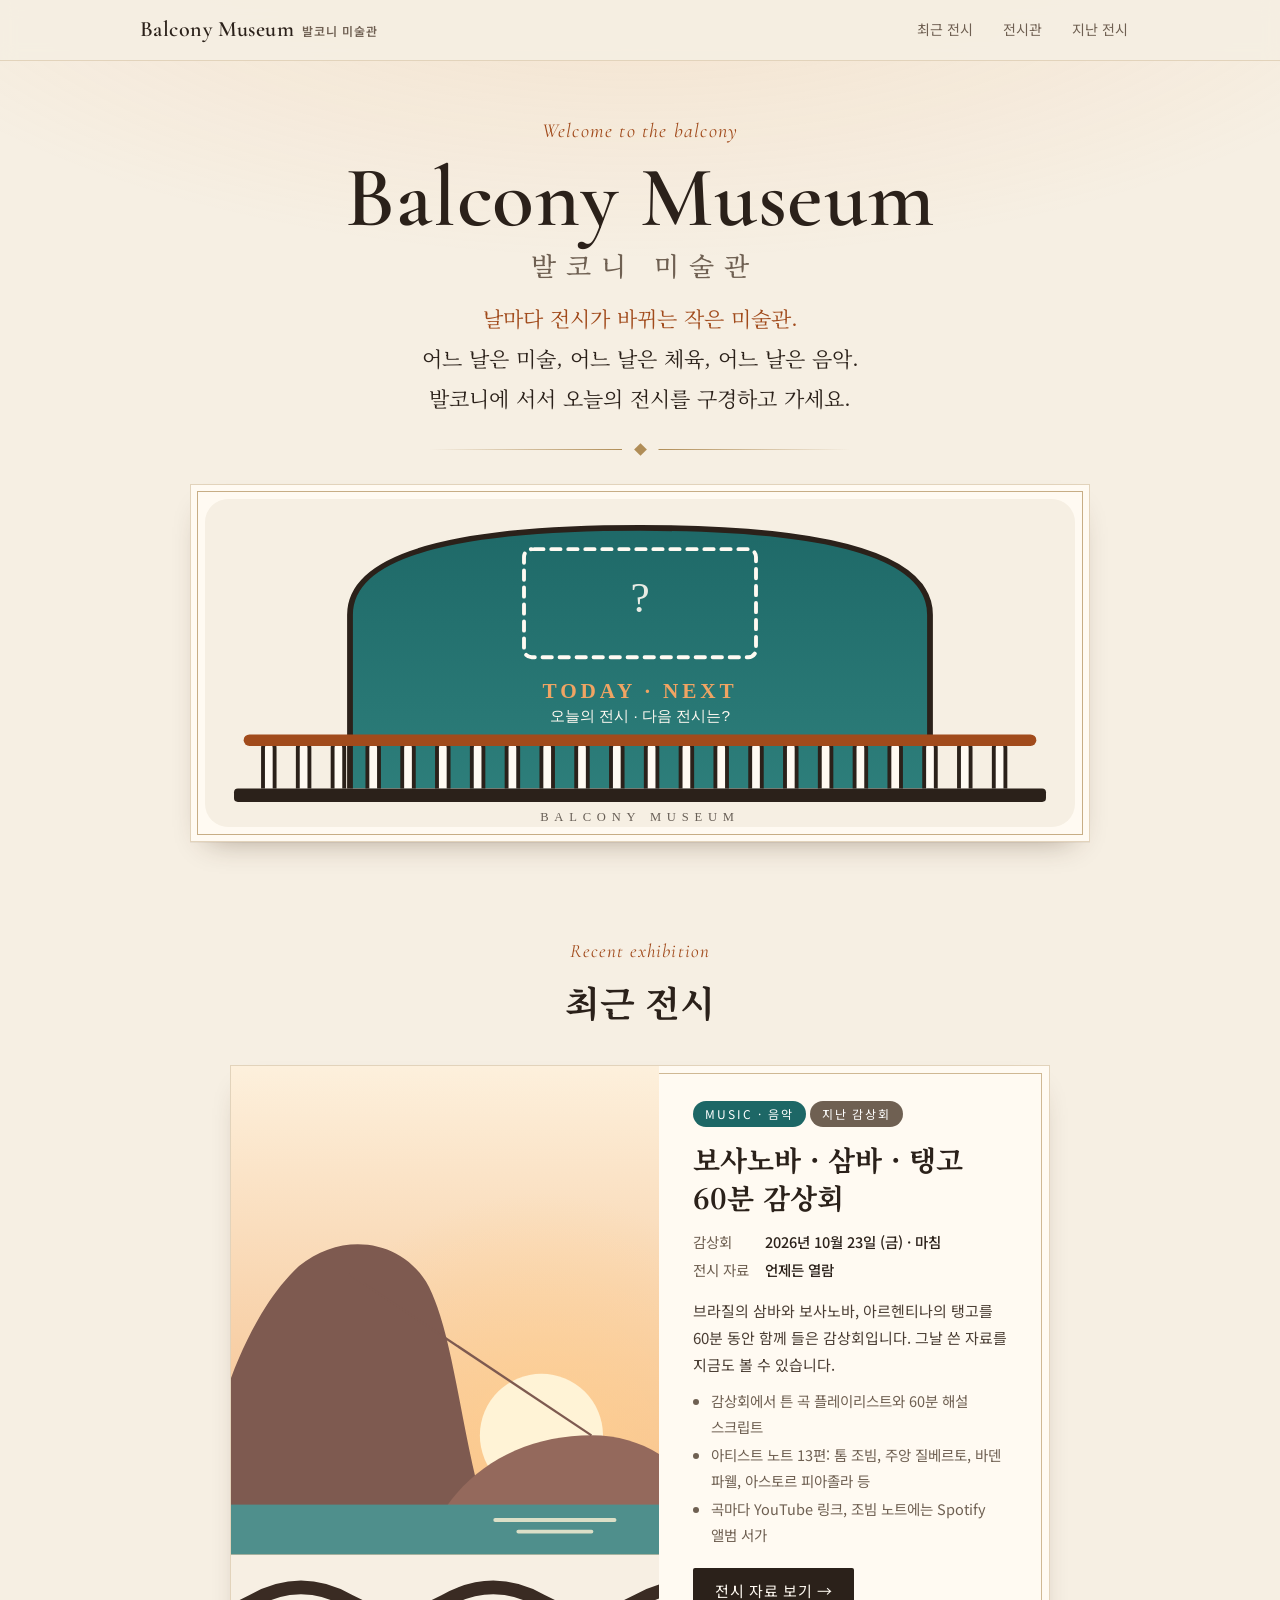
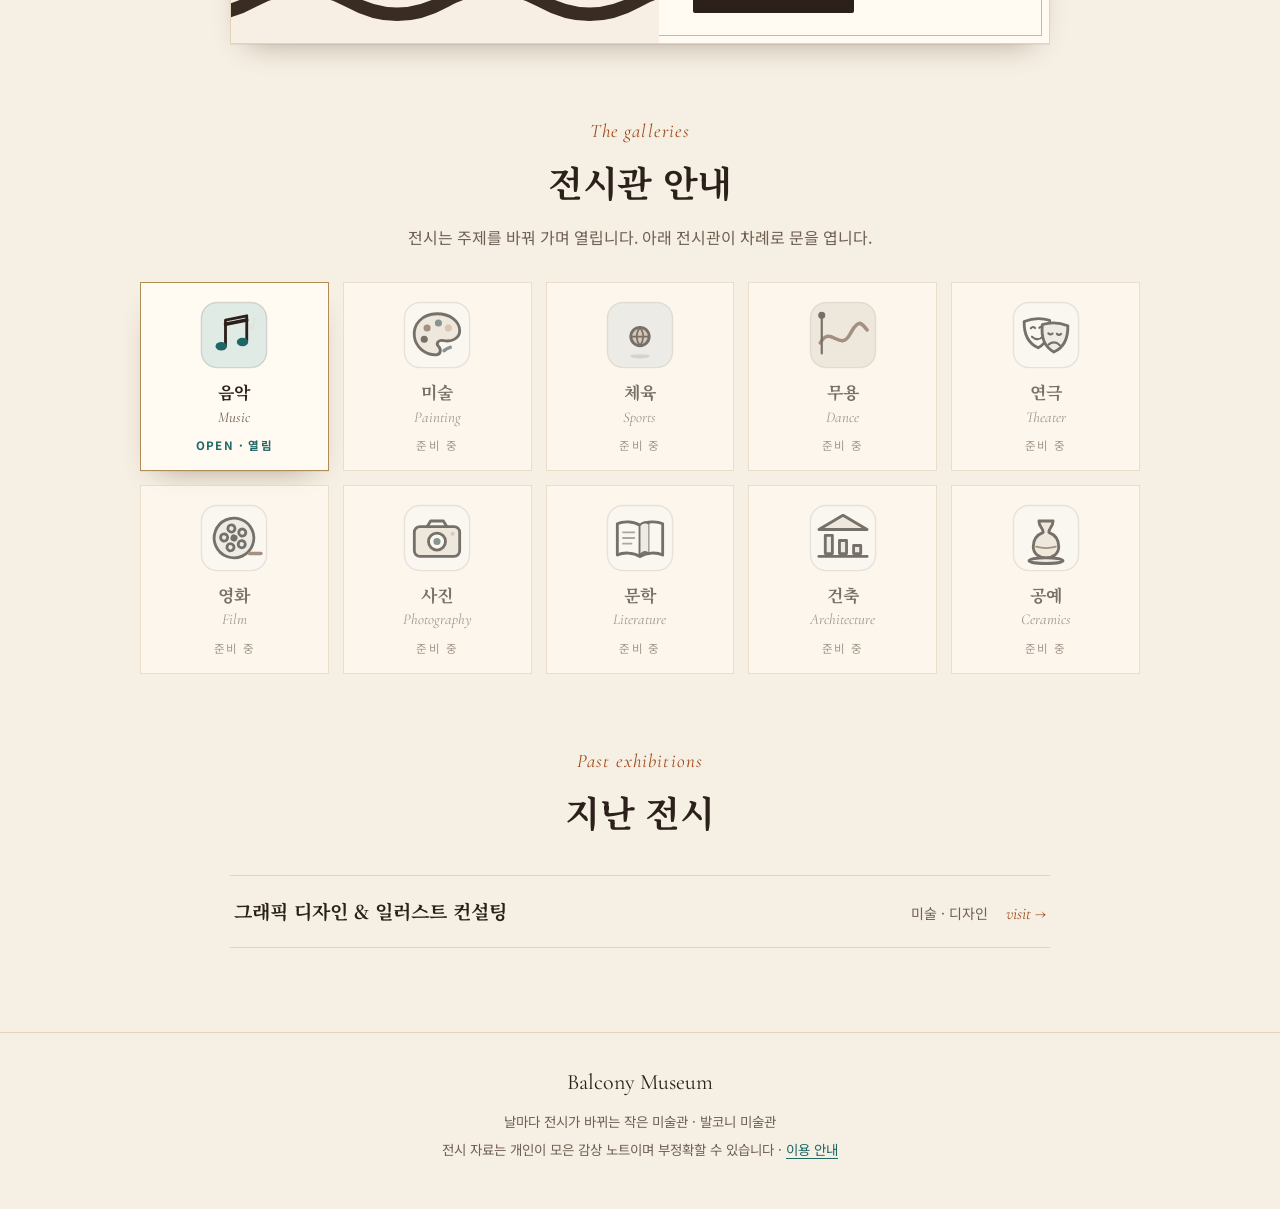
==== commit e56eaae5: "Graphic design exhibit: move backup/ to exhibits/graphic-design/, rewrite as bilingual consulting pa" ====
--- a/index.html
+++ b/index.html
@@ -194,7 +194,7 @@
 <section class="block" id="past"><div class="wrap">
   <div class="sec-h"><p class="k">Past exhibitions</p><h2>지난 전시</h2></div>
   <ul class="past">
-    <li><a href="/backup/"><span class="t">그래픽 디자인 &amp; 일러스트 포트폴리오</span><span class="m">미술 · 디자인</span><span class="go">visit →</span></a></li>
+    <li><a href="/exhibits/graphic-design/"><span class="t">그래픽 디자인 &amp; 일러스트 컨설팅</span><span class="m">미술 · 디자인</span><span class="go">visit →</span></a></li>
   </ul>
 </div></section>
 </main>
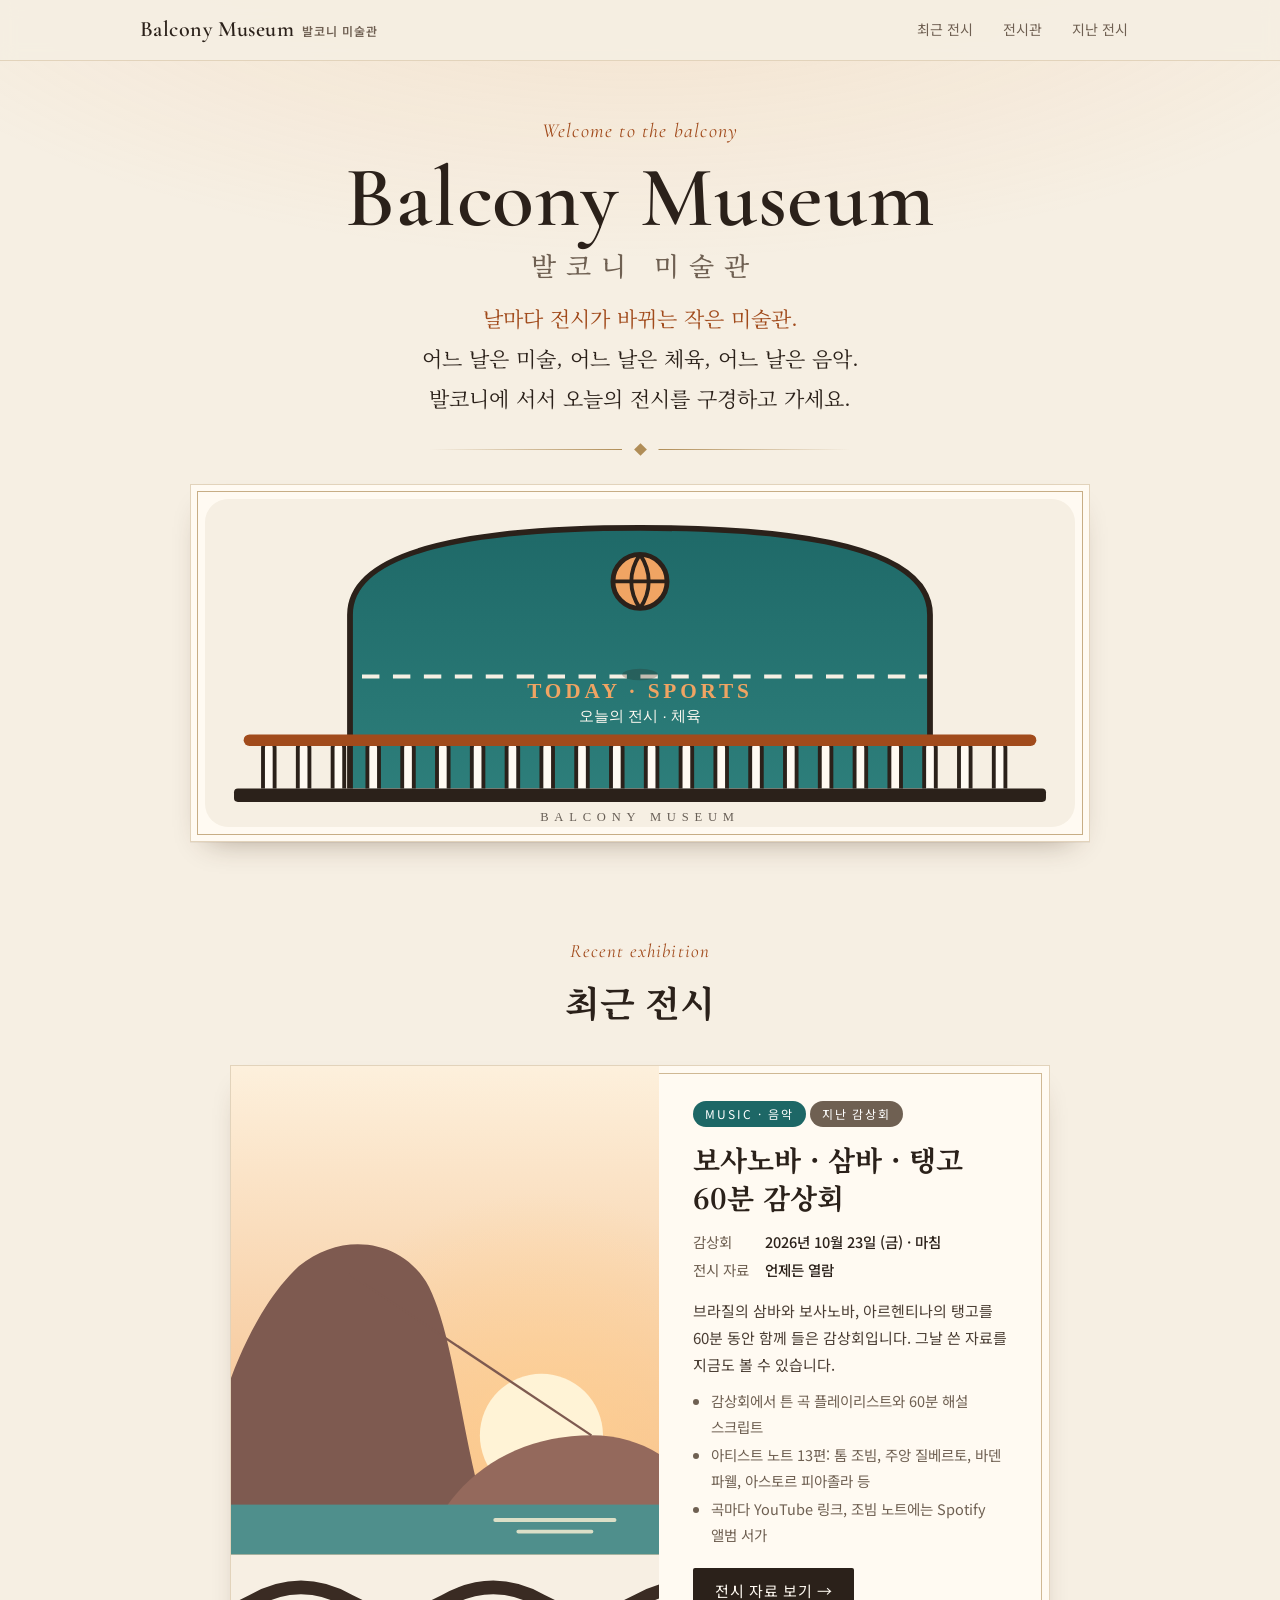
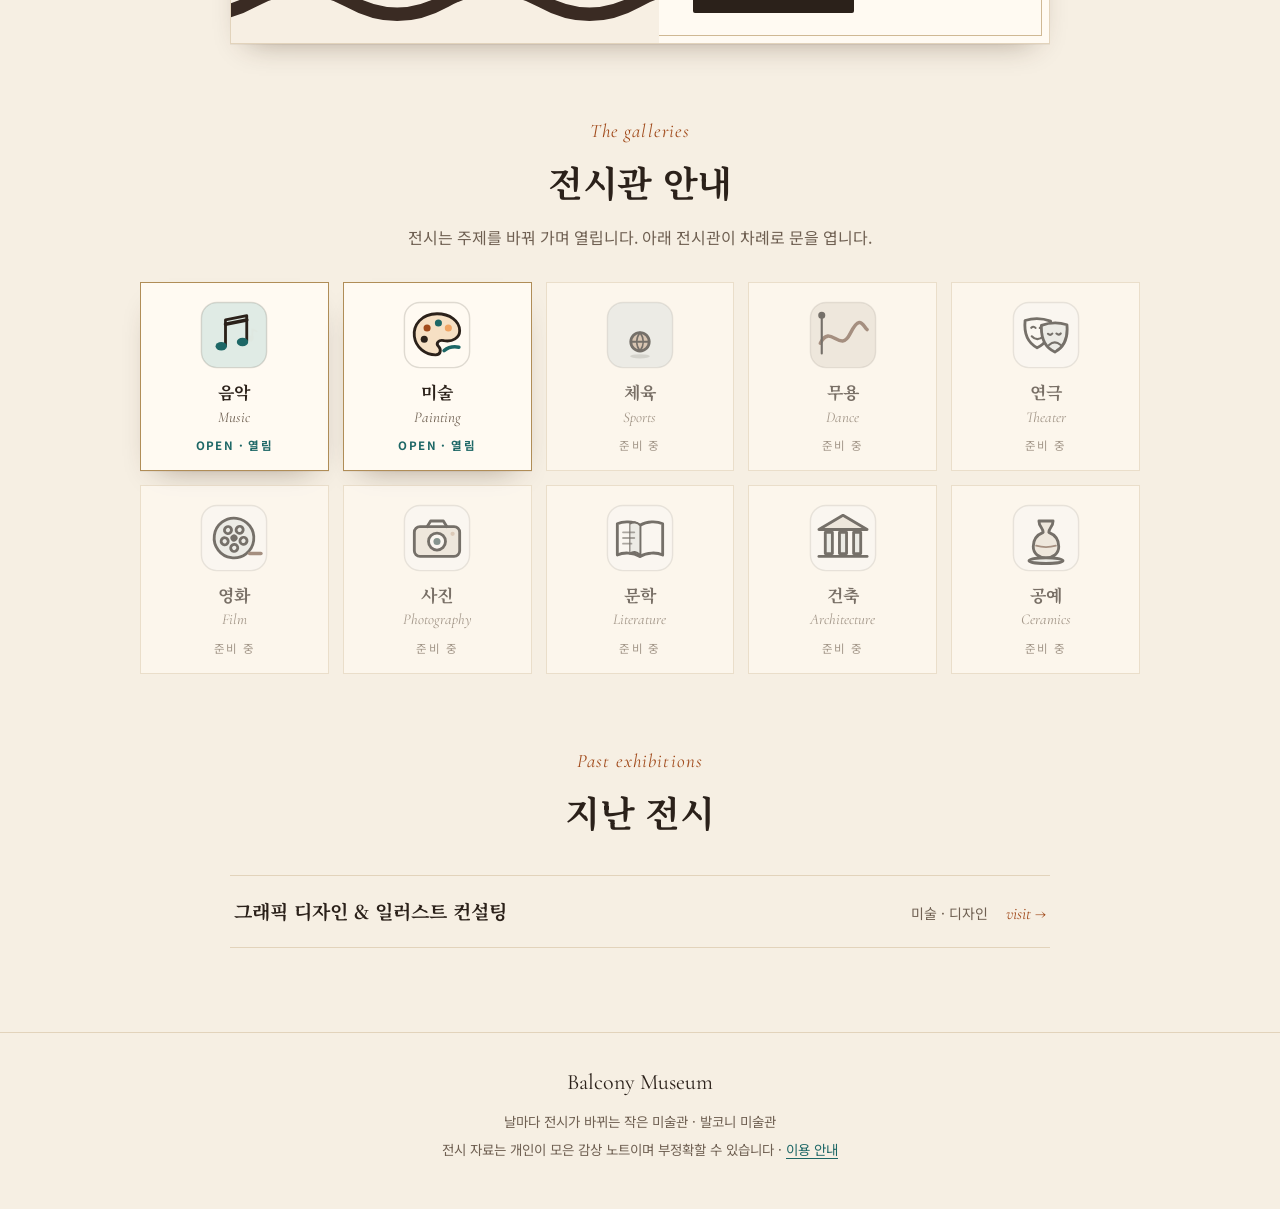
==== commit 0adc067e: "Lobby: open the painting wing (/illustration-charm/) Co-Authored-By: Claude Sonnet 5.5 <noreply@anth" ====
--- a/index.html
+++ b/index.html
@@ -179,7 +179,7 @@
   <div class="sec-h"><p class="k">The galleries</p><h2>전시관 안내</h2><p>전시는 주제를 바꿔 가며 열립니다. 아래 전시관이 차례로 문을 엽니다.</p></div>
   <ul class="wings">
     <li class="wing open"><img src="assets/readme/icons/music.svg" alt=""><b>음악</b><small>Music</small><span class="st">Open · 열림</span><a href="/exhibits/bossa-nova/" aria-label="음악 전시관 입장: 보사노바 감상회"></a></li>
-    <li class="wing soon"><img src="assets/readme/icons/painting.svg" alt=""><b>미술</b><small>Painting</small><span class="st">준비 중</span></li>
+    <li class="wing open"><img src="assets/readme/icons/painting.svg" alt=""><b>미술</b><small>Painting</small><span class="st">Open · 열림</span><a href="/illustration-charm/" aria-label="미술 전시관 입장: 그림 전시관"></a></li>
     <li class="wing soon"><img src="assets/readme/icons/sports.svg" alt=""><b>체육</b><small>Sports</small><span class="st">준비 중</span></li>
     <li class="wing soon"><img src="assets/readme/icons/dance.svg" alt=""><b>무용</b><small>Dance</small><span class="st">준비 중</span></li>
     <li class="wing soon"><img src="assets/readme/icons/theater.svg" alt=""><b>연극</b><small>Theater</small><span class="st">준비 중</span></li>
